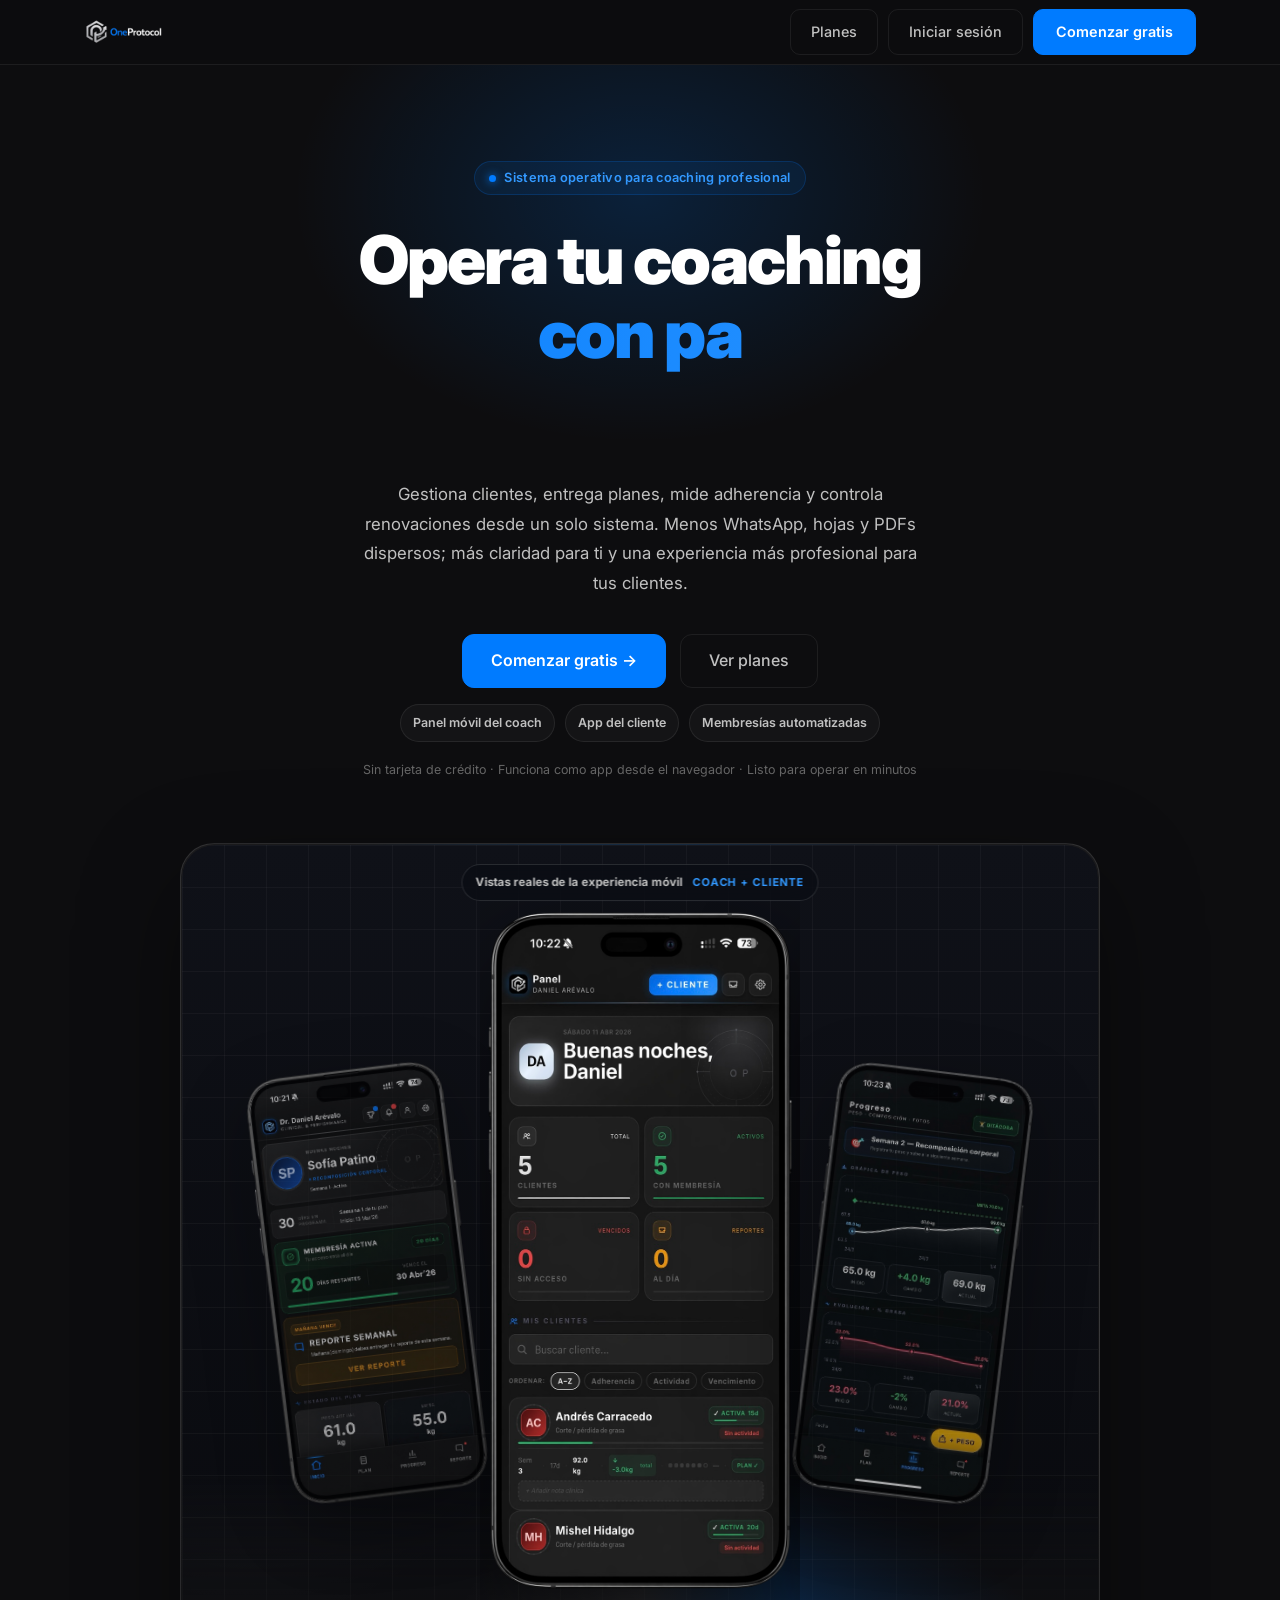
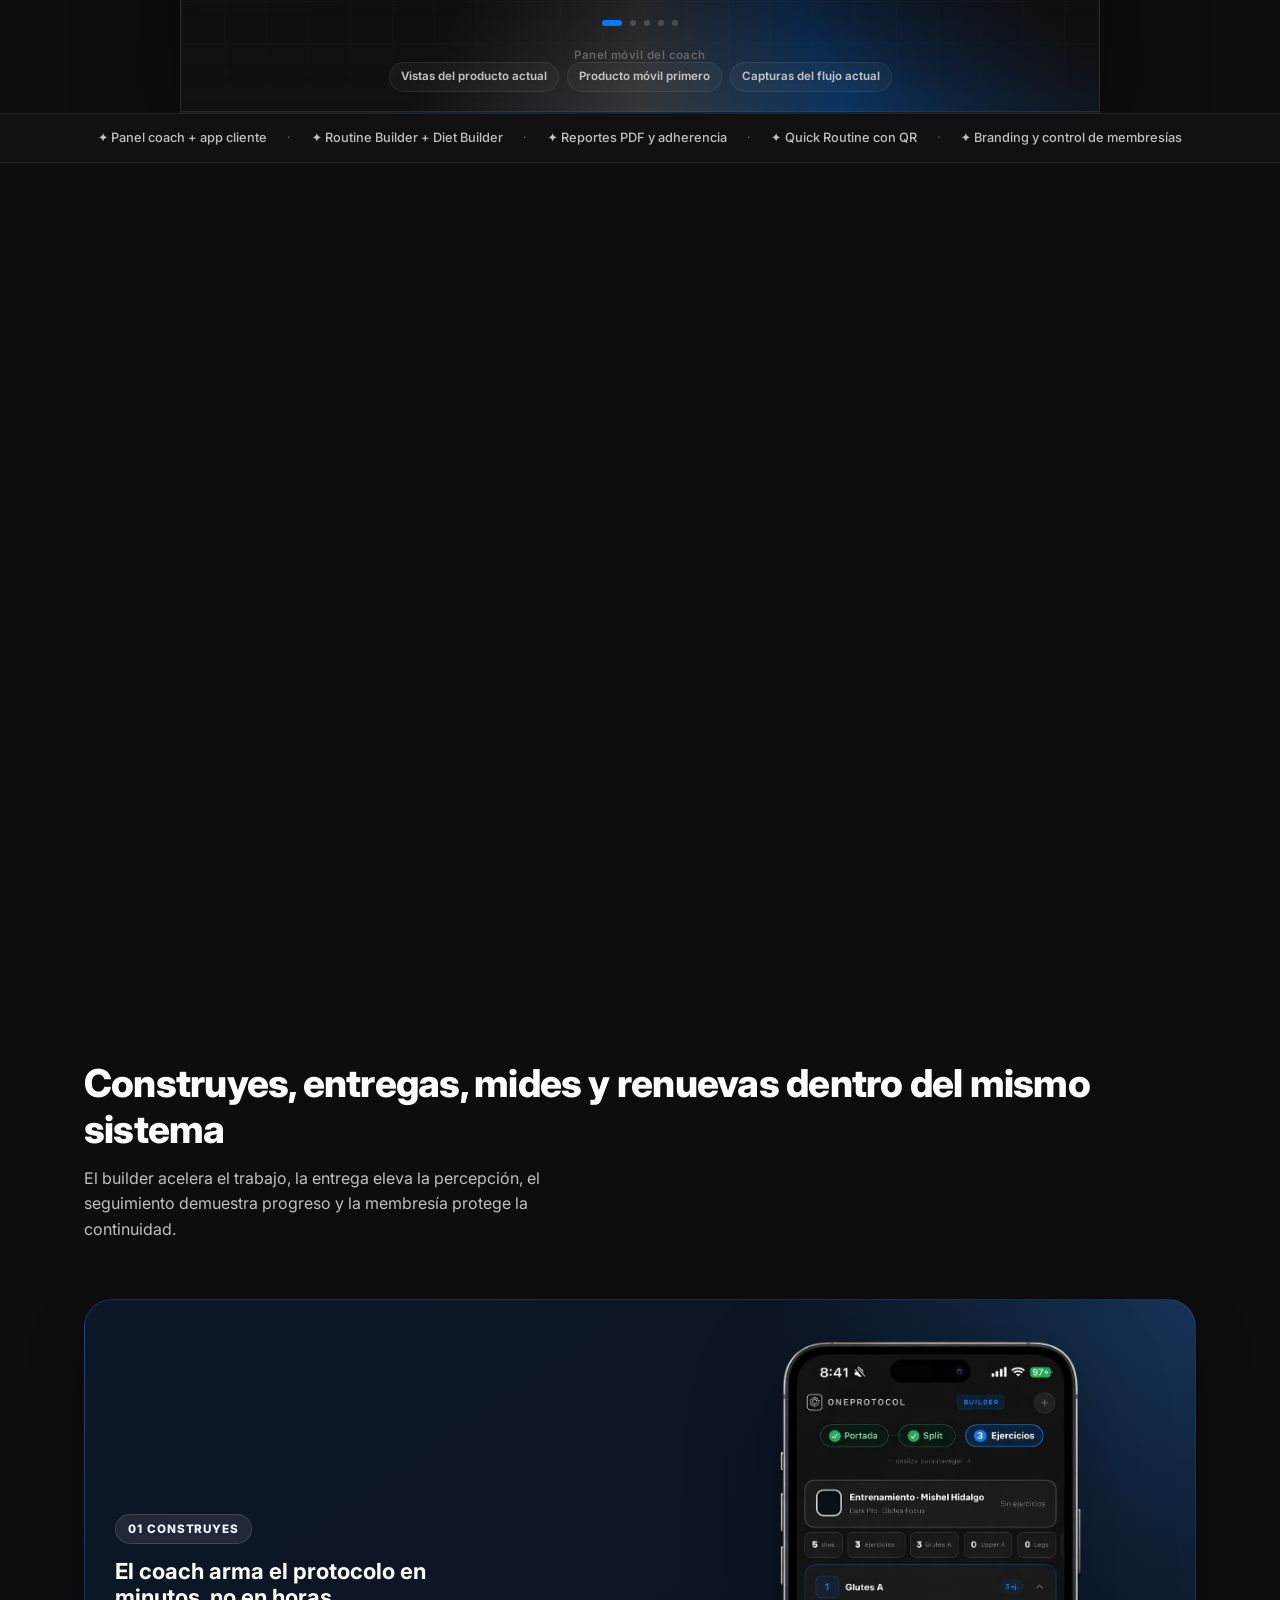
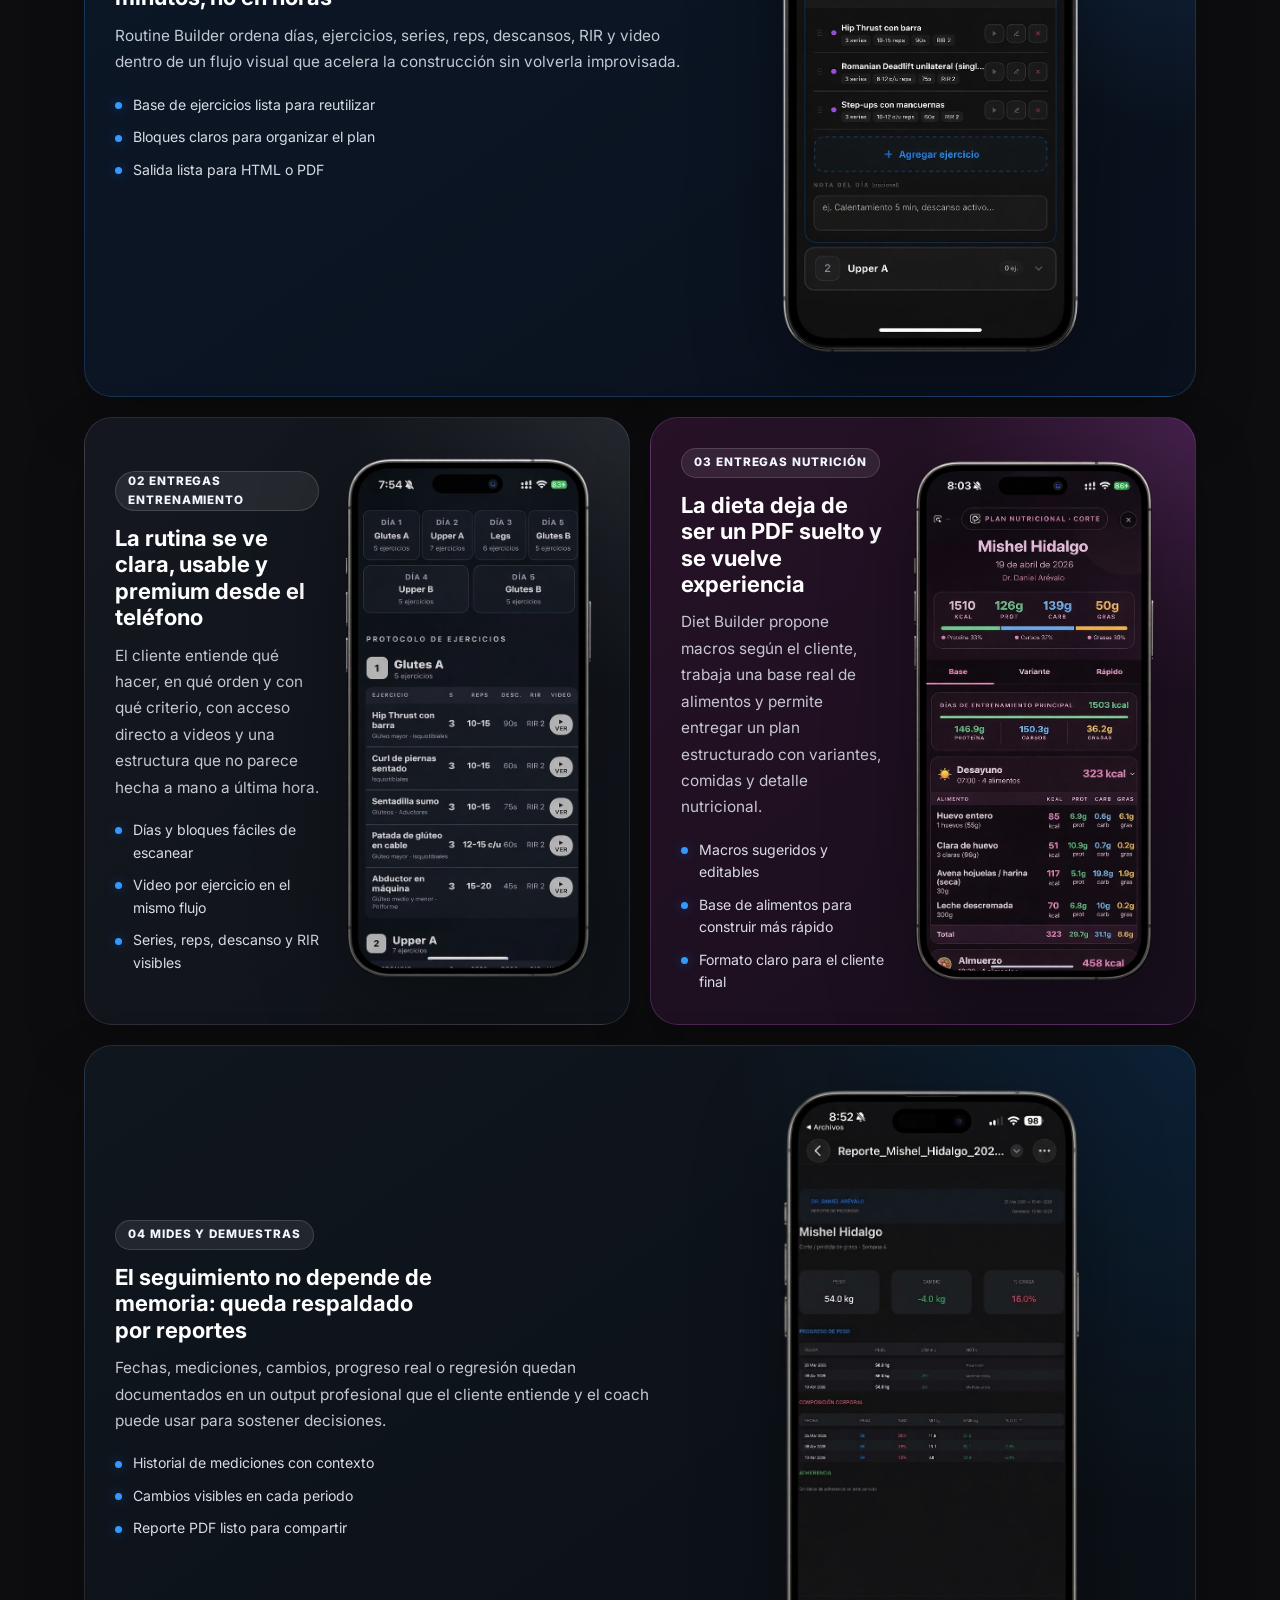
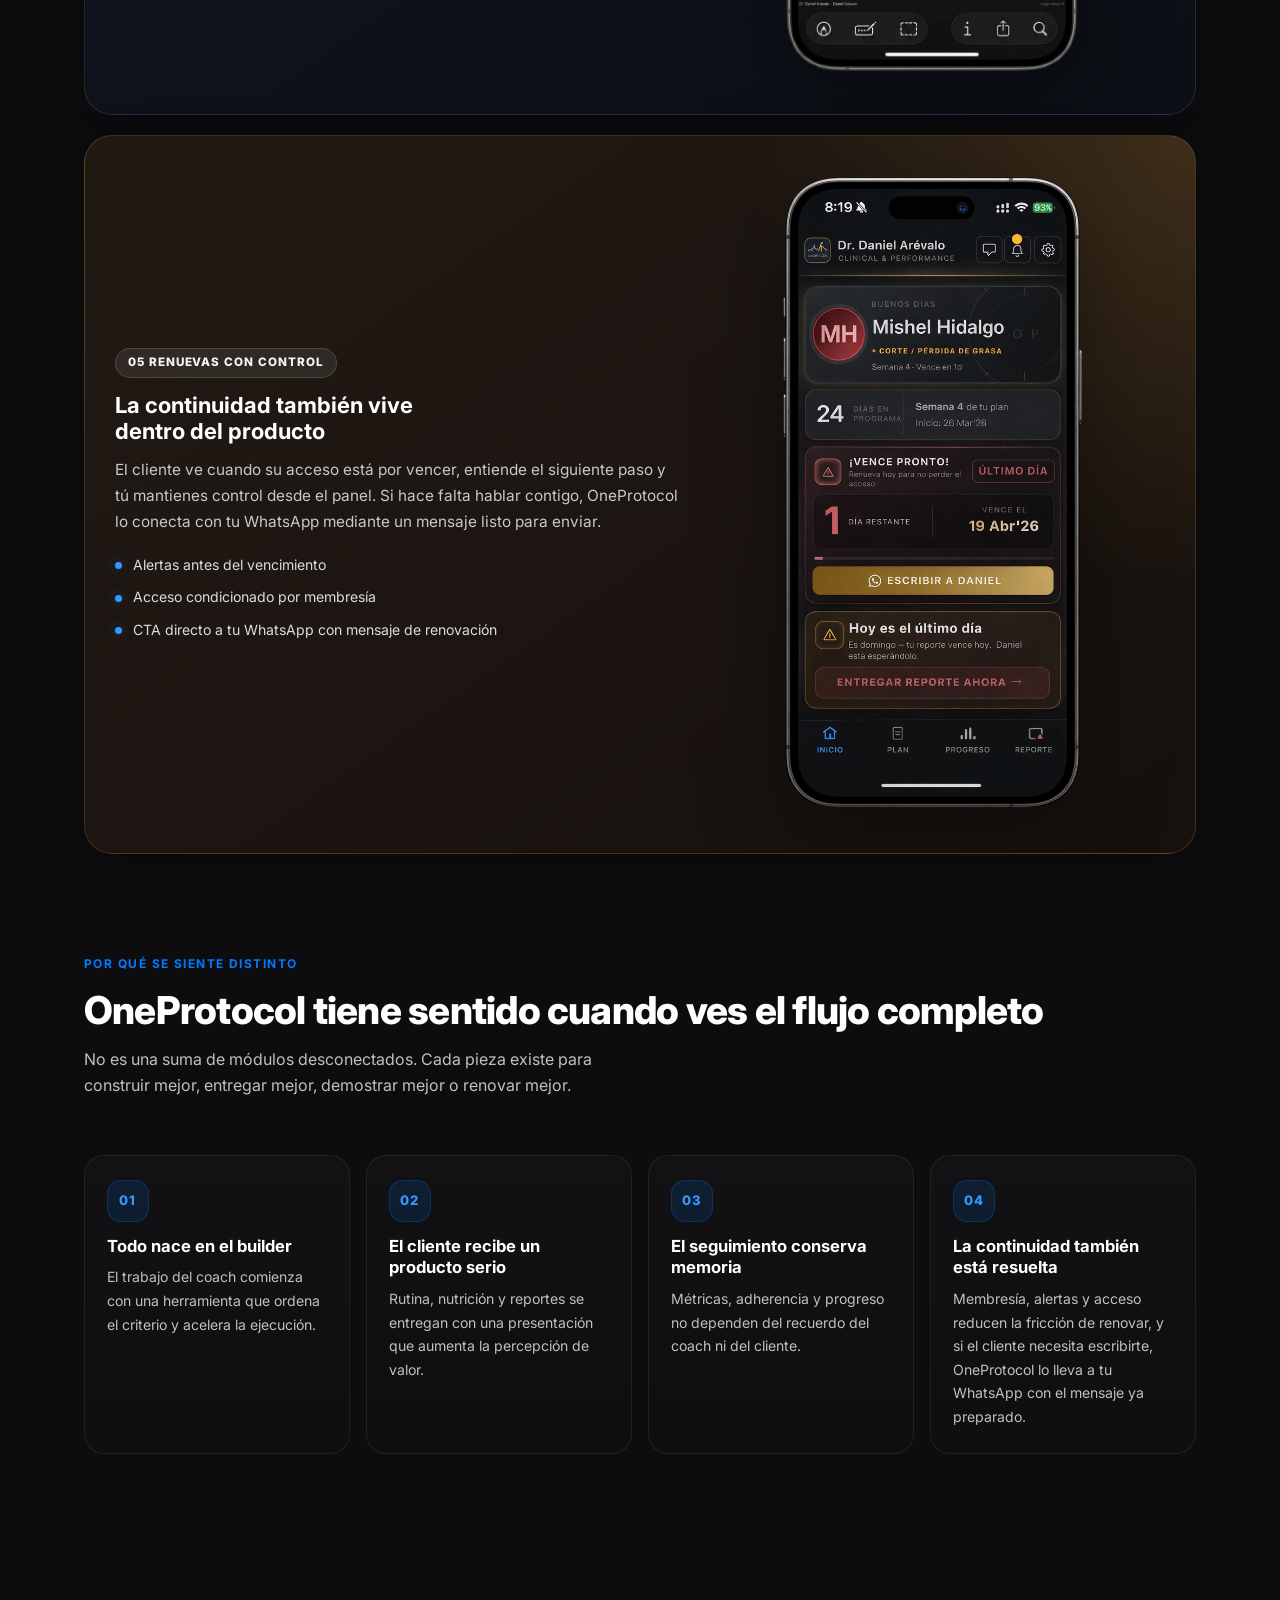
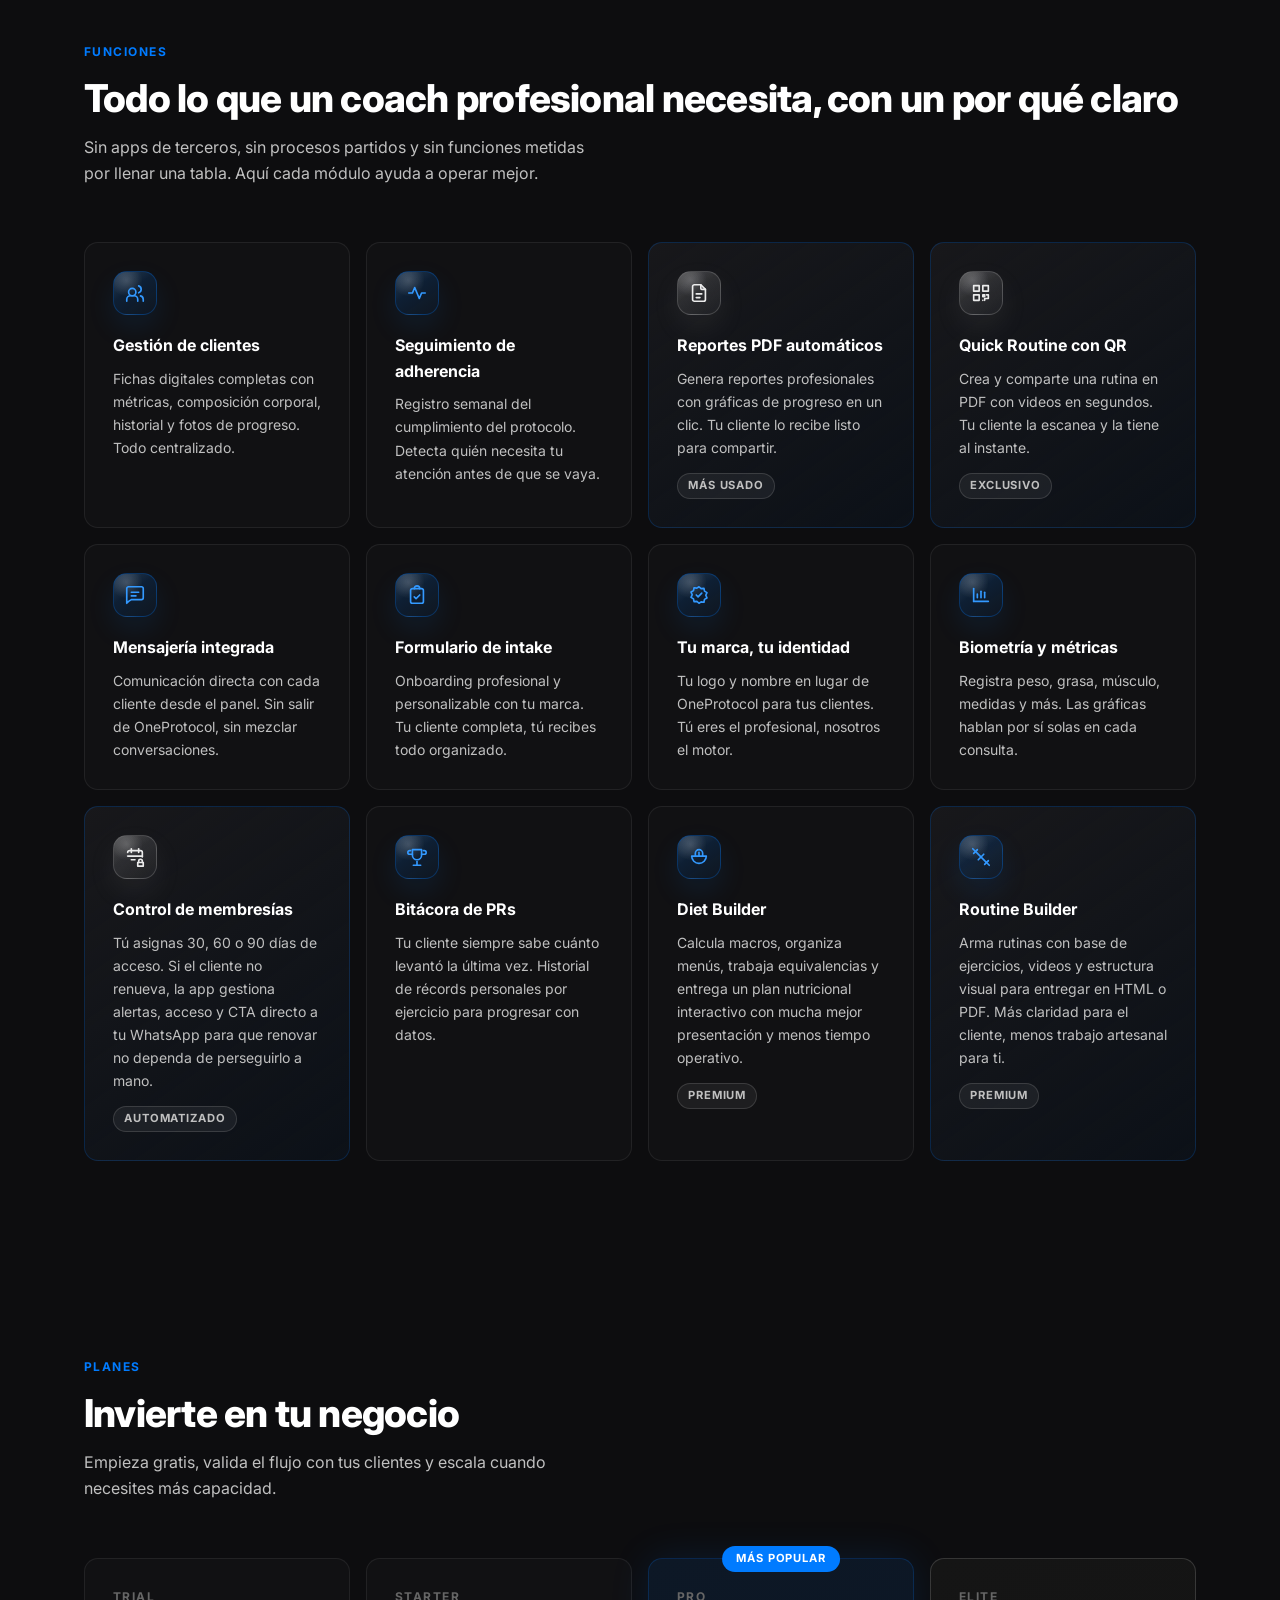
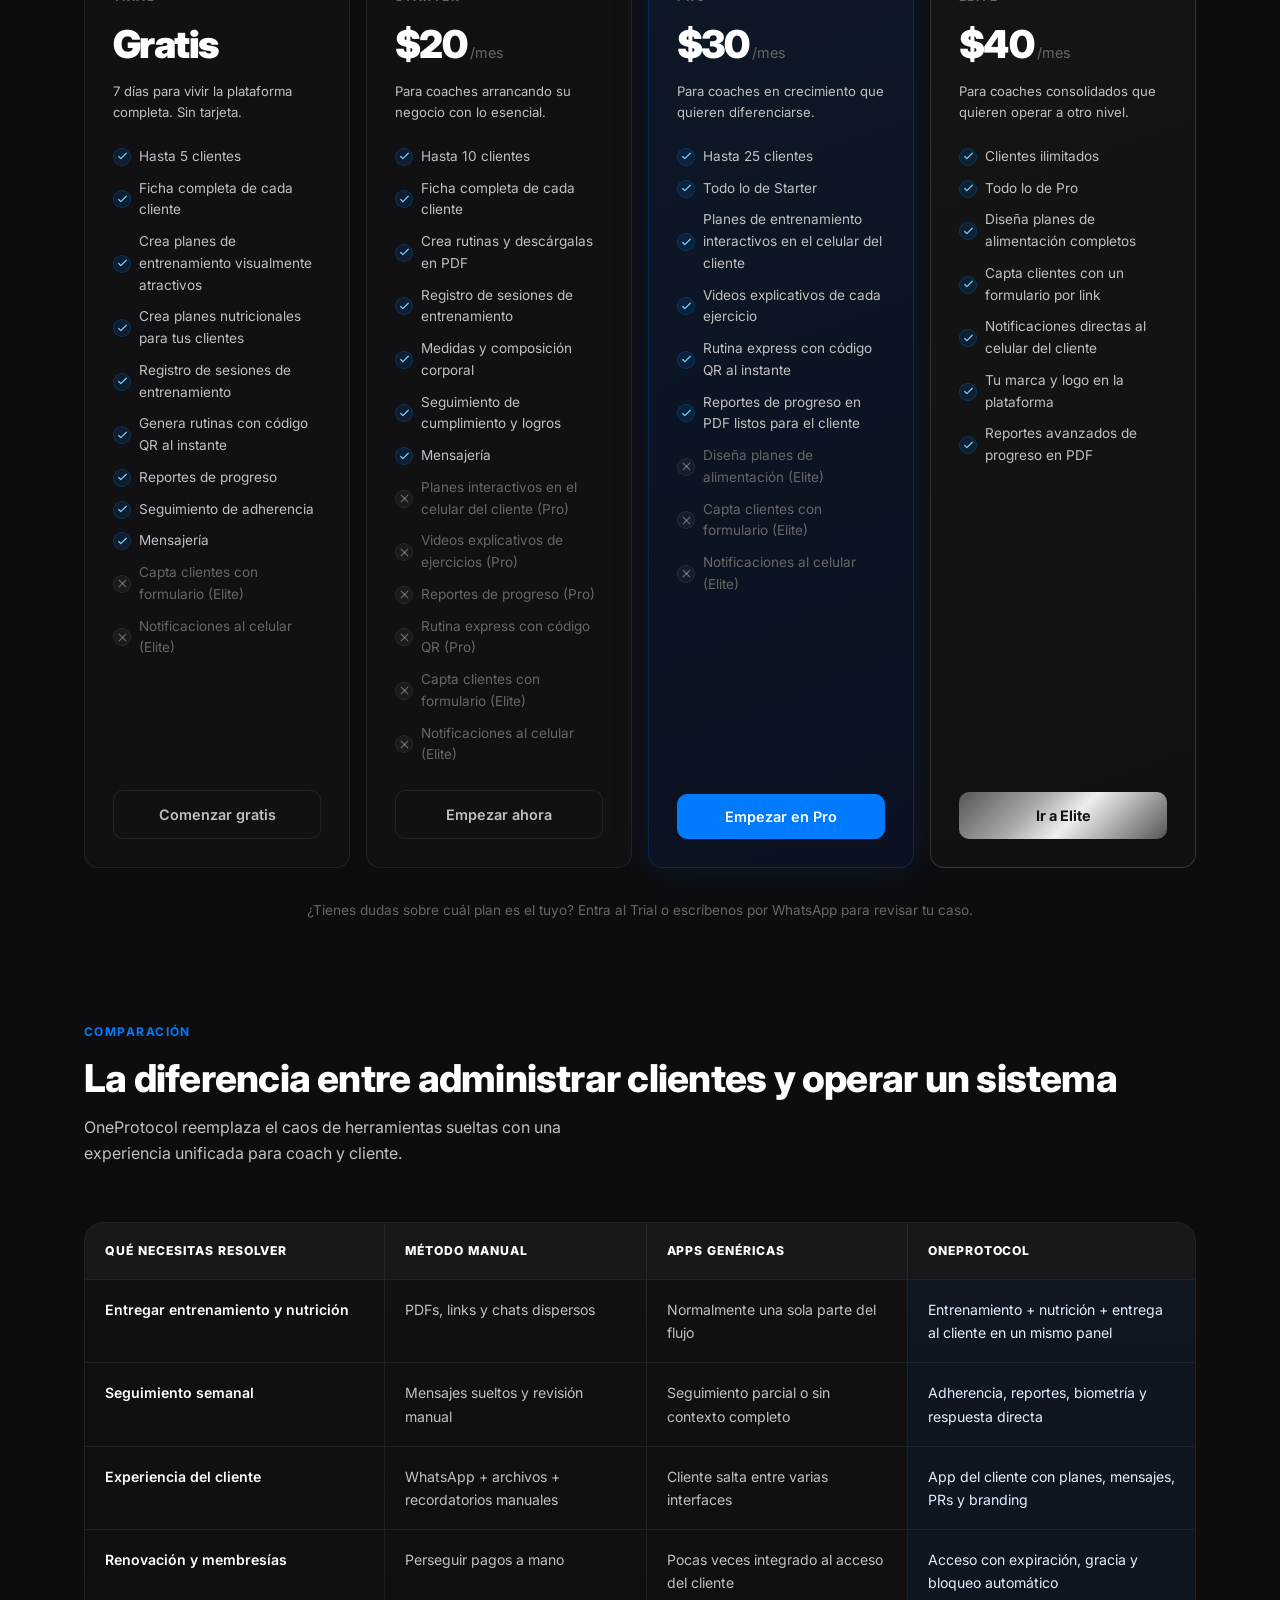
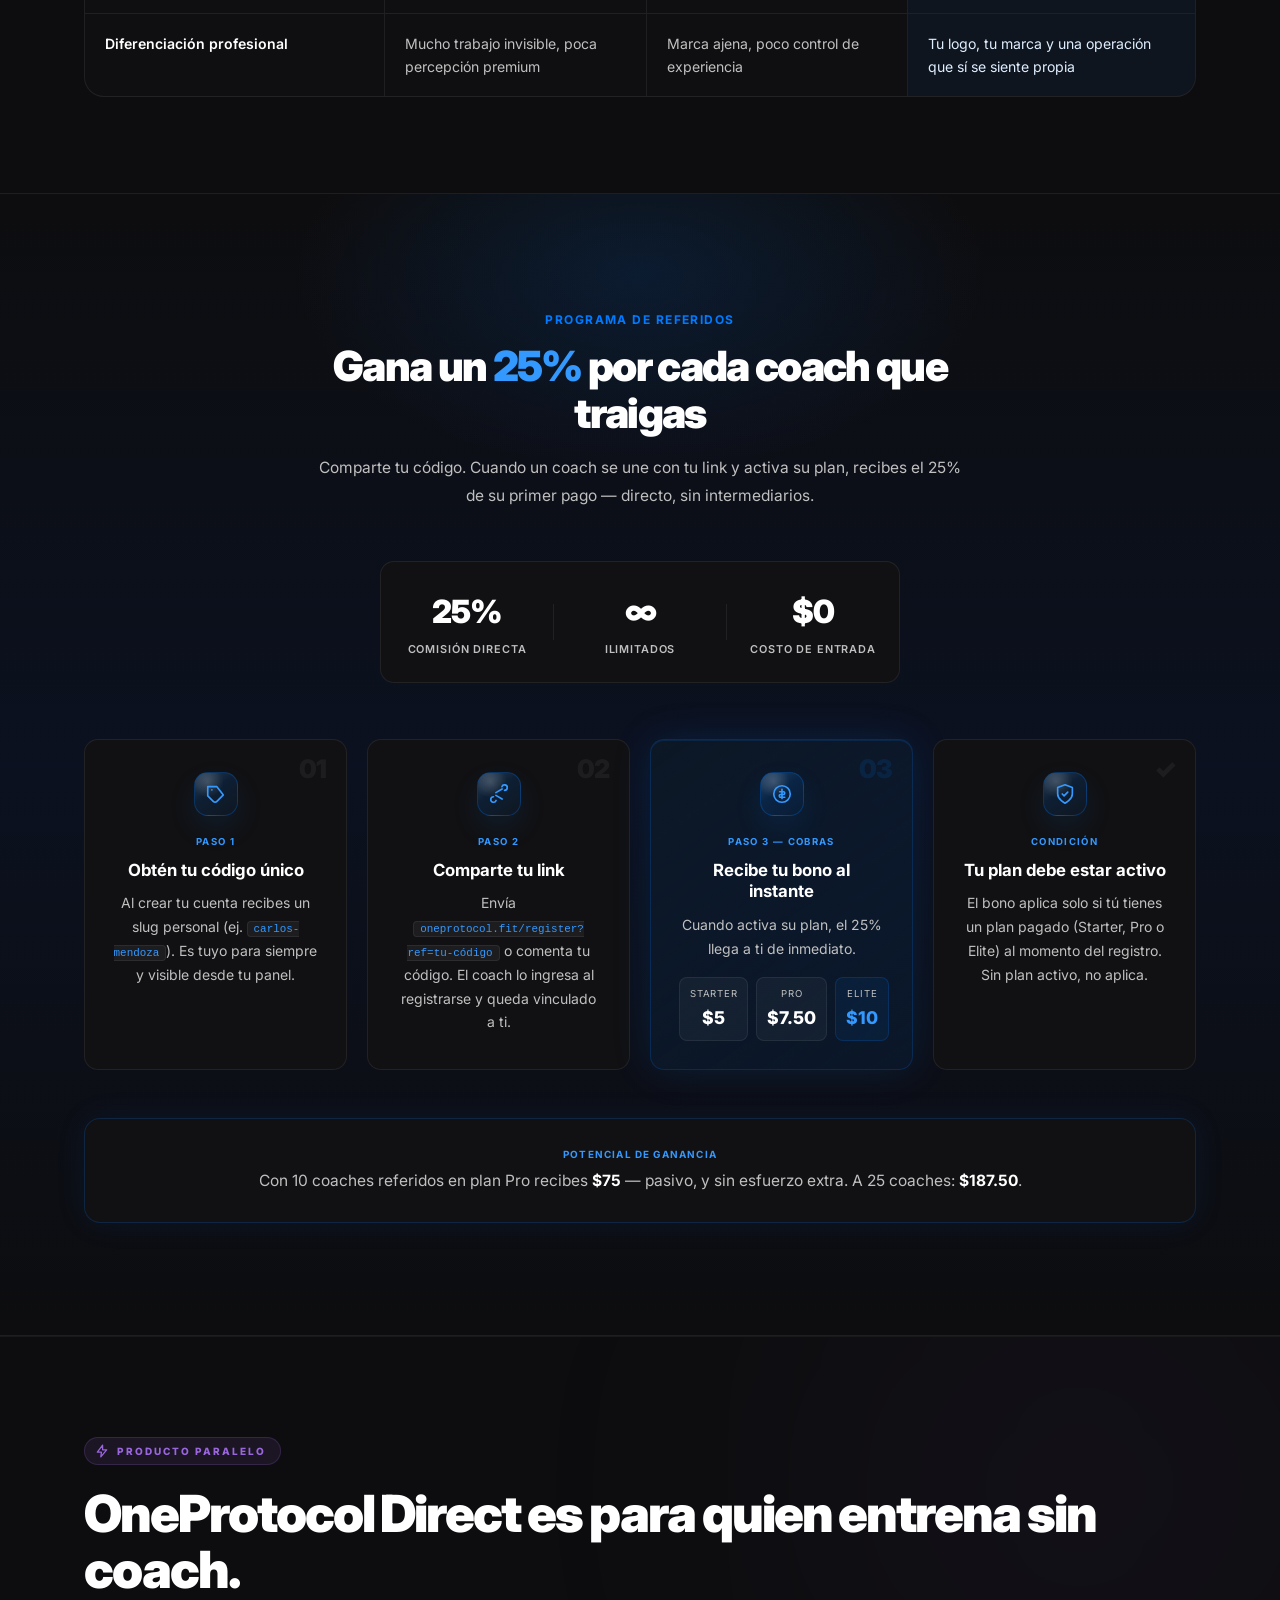
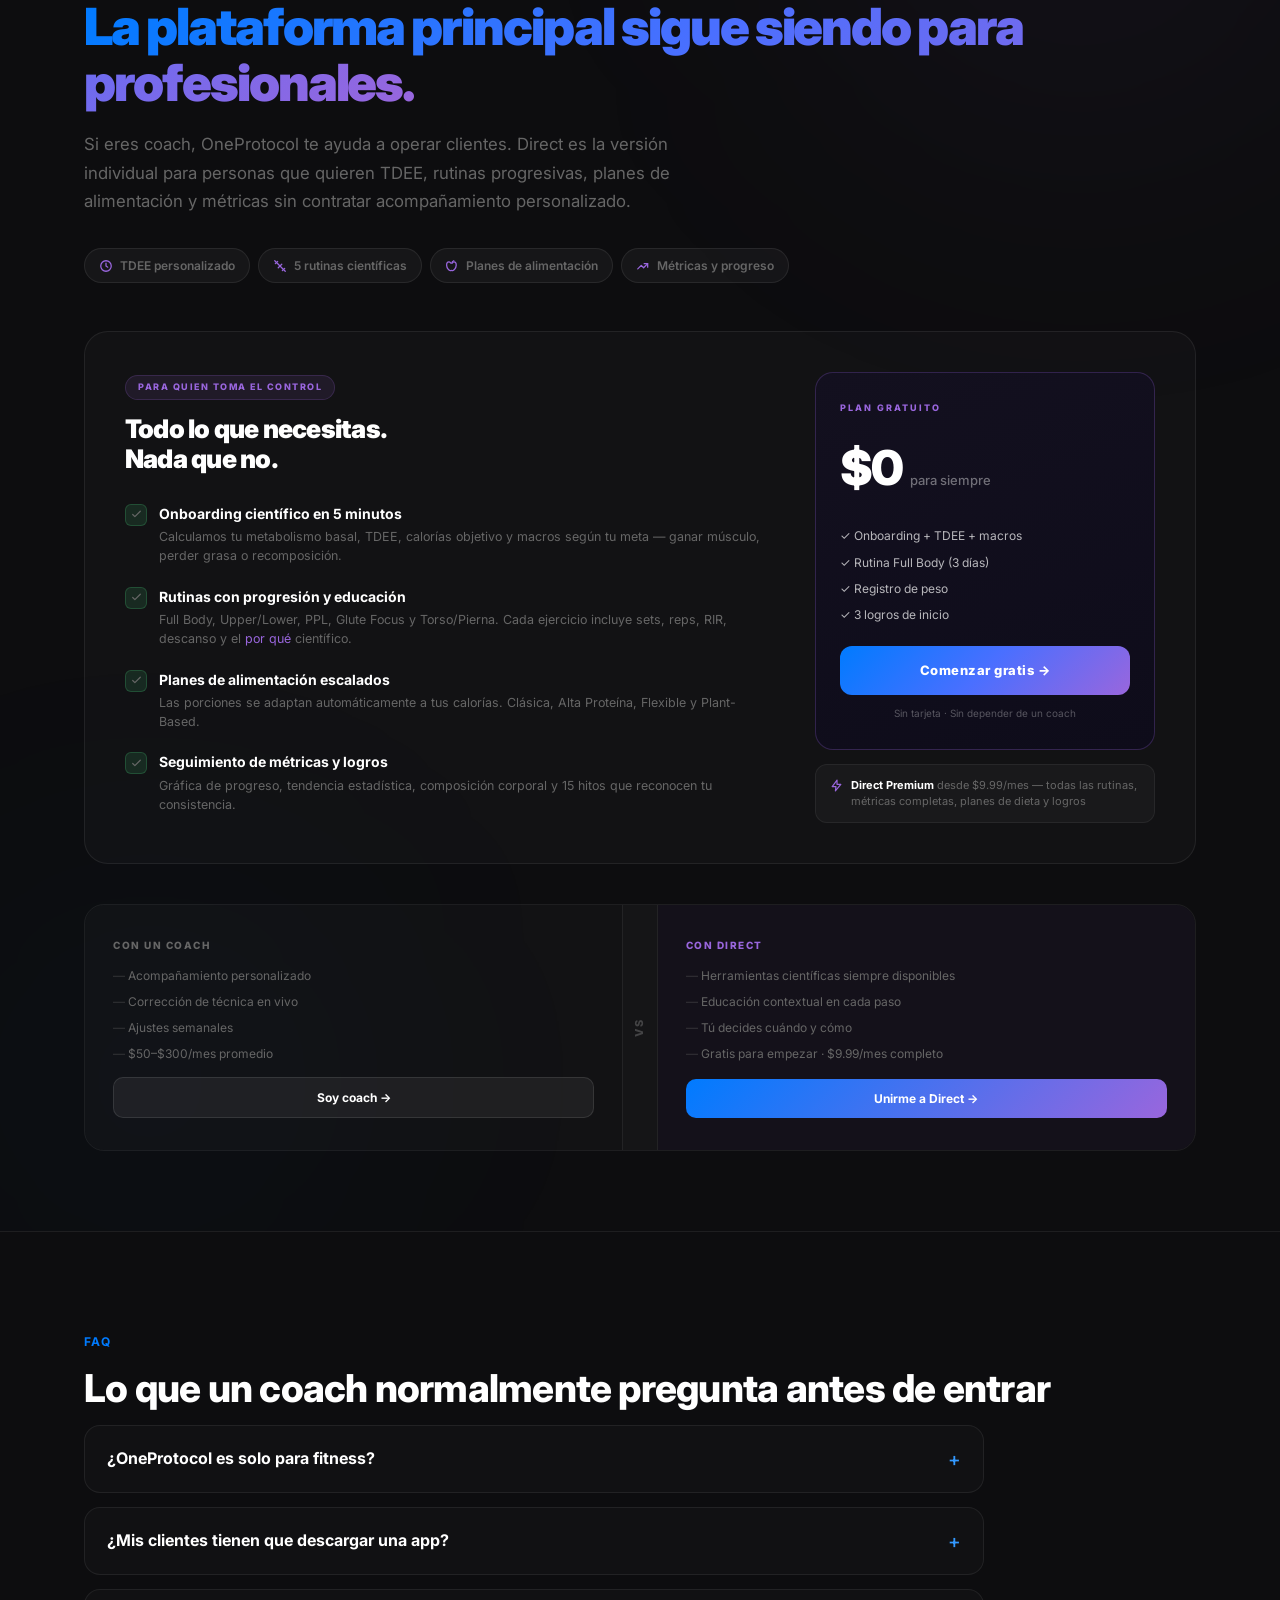
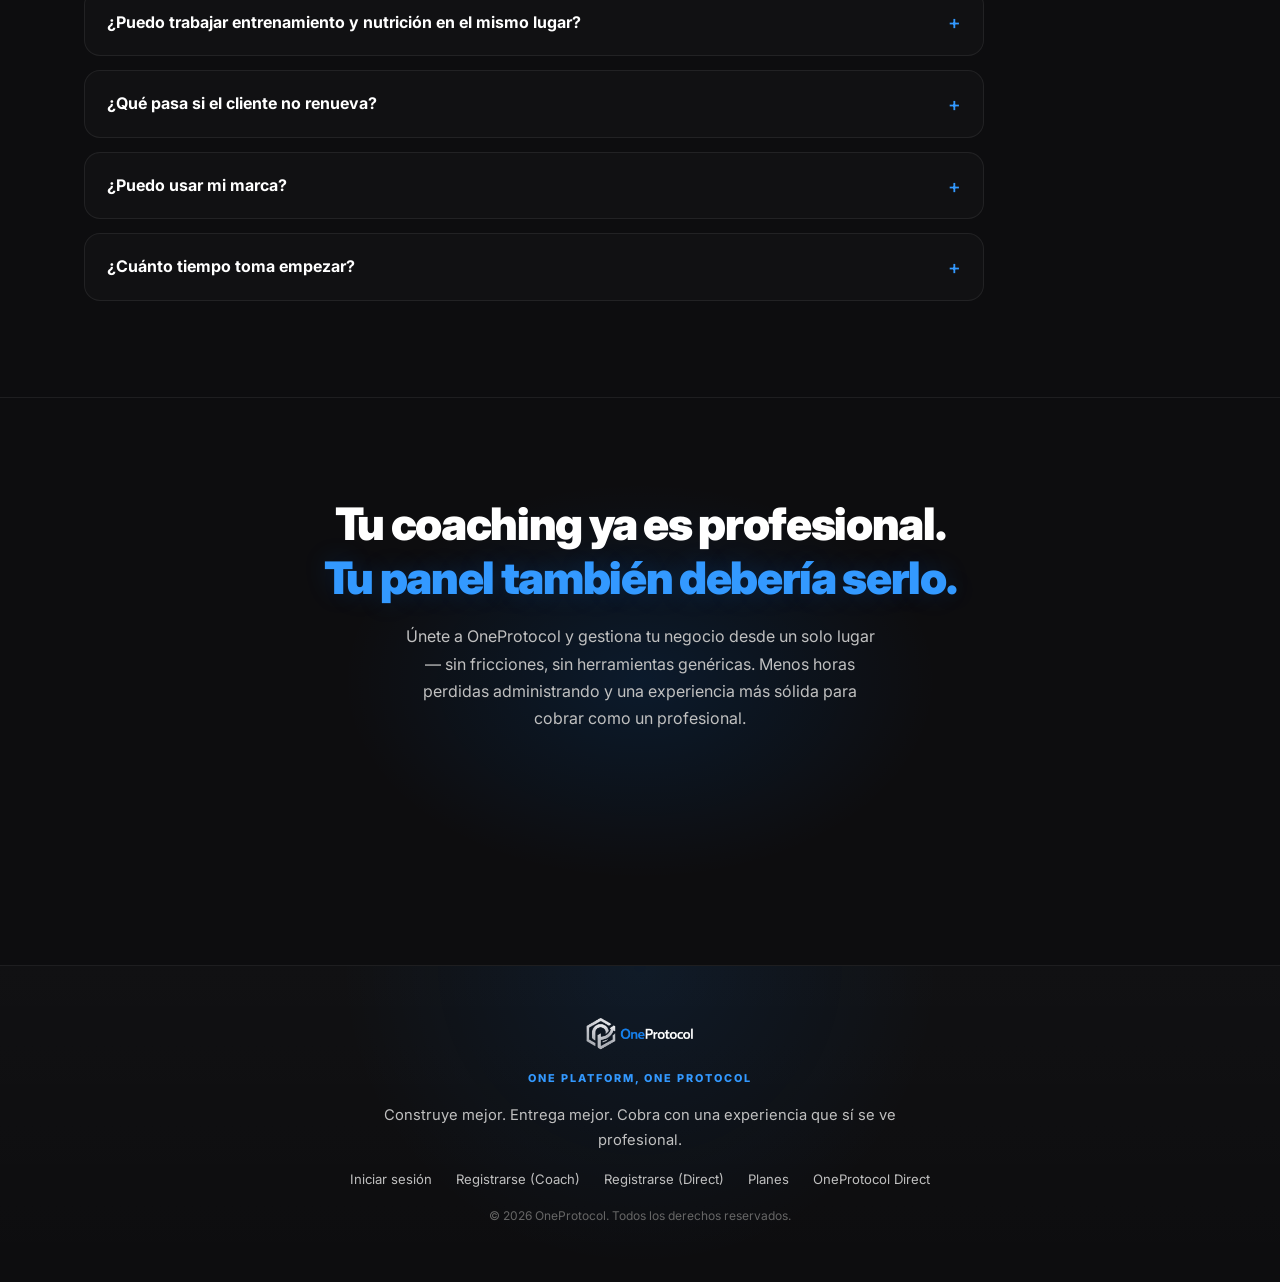
==== index.html @ f3718b85 "Remove hero typewriter cursor" ====
<!DOCTYPE html>
<html lang="es">
<head>
  <meta charset="UTF-8" />
  <meta name="viewport" content="width=device-width, initial-scale=1.0" />
  <title>OneProtocol — El panel profesional que tu coaching merece</title>
  <meta name="description" content="Una plataforma todo-en-uno para entrenadores y coaches. Gestiona clientes, genera reportes PDF, haz seguimiento de adherencia y más. Todo desde un solo lugar." />
  <link rel="icon" href="icons/icon-192.png" />
  <link rel="apple-touch-icon" href="icons/apple-touch-icon.png" />
  <link rel="preconnect" href="https://fonts.googleapis.com" />
  <link rel="preconnect" href="https://fonts.gstatic.com" crossorigin />
  <link href="https://fonts.googleapis.com/css2?family=Inter:wght@300;400;500;600;700;800;900&display=swap" rel="stylesheet" />
  <link rel="stylesheet" href="css/style.css" />
</head>
<body>
  <svg class="icon-sprite" aria-hidden="true" focusable="false">
    <symbol id="op-users" viewBox="0 0 24 24">
      <path d="M9 7a4 4 0 1 0 0 8a4 4 0 0 0 0-8Z"/>
      <path d="M3 21v-2a4 4 0 0 1 4-4h4a4 4 0 0 1 4 4v2"/>
      <path d="M16 4.2a4 4 0 0 1 0 7.6"/>
      <path d="M21 21v-2a4 4 0 0 0-3-3.85"/>
    </symbol>
    <symbol id="op-activity" viewBox="0 0 24 24">
      <path d="M3 12h4l2.5-6l5 12l2.5-6h4"/>
    </symbol>
    <symbol id="op-report" viewBox="0 0 24 24">
      <path d="M14 3v4a1 1 0 0 0 1 1h4"/>
      <path d="M17 21H7a2 2 0 0 1-2-2V5a2 2 0 0 1 2-2h7l5 5v11a2 2 0 0 1-2 2Z"/>
      <path d="M9 13h6"/>
      <path d="M9 17h4"/>
    </symbol>
    <symbol id="op-qr" viewBox="0 0 24 24">
      <path d="M4 4h6v6H4z"/>
      <path d="M14 4h6v6h-6z"/>
      <path d="M4 14h6v6H4z"/>
      <path d="M14 14h2v2h-2z"/>
      <path d="M18 14h2v4h-4v2"/>
      <path d="M14 20h.01"/>
    </symbol>
    <symbol id="op-message" viewBox="0 0 24 24">
      <path d="M5 19l-2 2V5a2 2 0 0 1 2-2h14a2 2 0 0 1 2 2v10a2 2 0 0 1-2 2H8z"/>
      <path d="M8 9h8"/>
      <path d="M8 13h5"/>
    </symbol>
    <symbol id="op-clipboard-check" viewBox="0 0 24 24">
      <path d="M9 5h6"/>
      <path d="M9 5a3 3 0 0 1 6 0"/>
      <path d="M9 5H7a2 2 0 0 0-2 2v12a2 2 0 0 0 2 2h10a2 2 0 0 0 2-2V7a2 2 0 0 0-2-2h-2"/>
      <path d="M9 14l2 2l4-4"/>
    </symbol>
    <symbol id="op-badge" viewBox="0 0 24 24">
      <path d="M12 3l2.3 2.1l3.1-.4l.6 3.1l2.7 1.6l-1.3 2.9l1.3 2.9l-2.7 1.6l-.6 3.1l-3.1-.4L12 21l-2.3-2.1l-3.1.4l-.6-3.1l-2.7-1.6l1.3-2.9l-1.3-2.9L6 7.2l.6-3.1l3.1.4z"/>
      <path d="M9 12l2 2l4-4"/>
    </symbol>
    <symbol id="op-chart" viewBox="0 0 24 24">
      <path d="M4 19V5"/>
      <path d="M4 19h16"/>
      <path d="M8 15v-4"/>
      <path d="M12 15V8"/>
      <path d="M16 15v-6"/>
    </symbol>
    <symbol id="op-calendar-lock" viewBox="0 0 24 24">
      <path d="M4 7a2 2 0 0 1 2-2h12a2 2 0 0 1 2 2v5"/>
      <path d="M16 3v4"/>
      <path d="M8 3v4"/>
      <path d="M4 11h16"/>
      <path d="M8 15h4"/>
      <path d="M16 18v-1.5a2 2 0 0 1 4 0V18"/>
      <path d="M15 18h6v4h-6z"/>
    </symbol>
    <symbol id="op-trophy" viewBox="0 0 24 24">
      <path d="M8 21h8"/>
      <path d="M12 17v4"/>
      <path d="M7 4h10v6a5 5 0 0 1-10 0z"/>
      <path d="M5 5H4a2 2 0 0 0 0 4h3"/>
      <path d="M19 5h1a2 2 0 0 1 0 4h-3"/>
    </symbol>
    <symbol id="op-bowl" viewBox="0 0 24 24">
      <path d="M4 11h16a8 8 0 0 1-16 0Z"/>
      <path d="M8 11V8a4 4 0 0 1 8 0v3"/>
      <path d="M12 7v4"/>
    </symbol>
    <symbol id="op-dumbbell" viewBox="0 0 24 24">
      <path d="M6.5 6.5l11 11"/>
      <path d="M3 3l3 3"/>
      <path d="M18 18l3 3"/>
      <path d="M4 8l4-4"/>
      <path d="M16 20l4-4"/>
      <path d="M9 15l6-6"/>
    </symbol>
    <symbol id="op-tag" viewBox="0 0 24 24">
      <path d="M20 13l-7 7a2.8 2.8 0 0 1-4 0l-6-6V4h10z"/>
      <path d="M7.5 7.5h.01"/>
    </symbol>
    <symbol id="op-share" viewBox="0 0 24 24">
      <path d="M18 8a3 3 0 1 0-2.83-4"/>
      <path d="M6 15a3 3 0 1 0 2.83 4"/>
      <path d="M8.6 13.5l6.8 4"/>
      <path d="M15.4 6.5l-6.8 4"/>
    </symbol>
    <symbol id="op-coin" viewBox="0 0 24 24">
      <path d="M12 3a9 9 0 1 0 0 18a9 9 0 0 0 0-18Z"/>
      <path d="M12 7v10"/>
      <path d="M9.5 9.5h4a1.5 1.5 0 0 1 0 3h-3a1.5 1.5 0 0 0 0 3H15"/>
    </symbol>
    <symbol id="op-shield-check" viewBox="0 0 24 24">
      <path d="M12 22s8-4 8-10V5l-8-3l-8 3v7c0 6 8 10 8 10Z"/>
      <path d="M9 12l2 2l4-4"/>
    </symbol>
    <symbol id="op-bolt" viewBox="0 0 24 24">
      <path d="M13 2L4 14h7l-1 8l10-12h-7z"/>
    </symbol>
    <symbol id="op-clock" viewBox="0 0 24 24">
      <path d="M12 3a9 9 0 1 0 0 18a9 9 0 0 0 0-18Z"/>
      <path d="M12 7v5l3 2"/>
    </symbol>
    <symbol id="op-apple" viewBox="0 0 24 24">
      <path d="M12 7c2.5-3 5-2 6-1c2 2 1.5 7.5-1 11c-1.2 1.7-2.6 3-4 3c-.7 0-1.3-.4-2-.4s-1.3.4-2 .4c-1.4 0-2.8-1.3-4-3c-2.5-3.5-3-9-1-11c1-1 3.5-2 6 1"/>
      <path d="M12 7c0-2 1-3.5 3-4"/>
    </symbol>
    <symbol id="op-trending" viewBox="0 0 24 24">
      <path d="M3 17l6-6l4 4l7-7"/>
      <path d="M14 8h6v6"/>
    </symbol>
    <symbol id="op-check" viewBox="0 0 24 24">
      <path d="M5 12l4 4L19 6"/>
    </symbol>
    <symbol id="op-x" viewBox="0 0 24 24">
      <path d="M6 6l12 12"/>
      <path d="M18 6L6 18"/>
    </symbol>
  </svg>

  <!-- ═══ NAV ═══ -->
  <nav class="nav">
    <div class="nav-inner container">
      <a href="/" class="nav-logo">
        <img src="icons/logo-full.webp" alt="OneProtocol" class="logo-img" />
      </a>
      <div class="nav-actions">
        <a href="#pricing" class="btn-ghost" data-track="nav_pricing">Planes</a>
        <a href="https://app.oneprotocol.fit" class="btn-ghost" data-track="nav_login">Iniciar sesión</a>
        <a href="/register" class="btn-primary" target="_blank" rel="noopener" data-track="nav_register">Comenzar gratis</a>
      </div>
    </div>
  </nav>

  <!-- ═══ HERO ═══ -->
  <section class="hero">
    <div class="hero-glow"></div>
    <div class="container hero-inner">
      <div class="badge reveal">
        <span class="badge-dot"></span>
        Sistema operativo para coaching profesional
      </div>
      <h1 class="hero-title reveal stagger-1">
        Opera tu coaching<br><em></em>
      </h1>
      <p class="hero-sub reveal stagger-2">
        Gestiona clientes, entrega planes, mide adherencia y controla renovaciones desde un solo sistema. Menos WhatsApp, hojas y PDFs dispersos; más claridad para ti y una experiencia más profesional para tus clientes.
      </p>
      <div class="hero-ctas reveal stagger-3">
        <a href="/register" class="btn-primary btn-lg touch-scale" target="_blank" rel="noopener" data-track="hero_register">Comenzar gratis →</a>
        <a href="#pricing" class="btn-ghost btn-lg touch-scale" data-track="hero_pricing">Ver planes</a>
      </div>
      <div class="hero-points reveal stagger-3">
        <span class="hero-point">Panel móvil del coach</span>
        <span class="hero-point">App del cliente</span>
        <span class="hero-point">Membresías automatizadas</span>
      </div>
      <p class="hero-note reveal stagger-3">Sin tarjeta de crédito · Funciona como app desde el navegador · Listo para operar en minutos</p>
    </div>
    <div class="hero-visual container">
      <div class="mobile-showcase reveal stagger-3">
        <div class="showcase-ribbon">
          <span>Vistas reales de la experiencia móvil</span>
          <strong>coach + cliente</strong>
        </div>

        <img src="/images/mockup-2.png" alt="Vista móvil del cliente en OneProtocol" class="showcase-side showcase-side--left" loading="lazy" decoding="async">

        <div class="phone-carousel-outer">

        <div class="phone-carousel" id="phoneCarousel">

          <!-- ── SLIDE 1: Panel móvil del coach ── -->
          <div class="phone-slide">
            <img src="/images/mockup-1.png" alt="Panel móvil del coach" class="phone-img" fetchpriority="high" decoding="async">
          </div>

          <!-- ── SLIDE 2: Vista del cliente (Sofía) ── -->
          <div class="phone-slide">
            <img src="/images/mockup-2.png" alt="Vista del cliente" class="phone-img" loading="lazy" decoding="async">
          </div>

          <!-- ── SLIDE 3: Progreso y métricas ── -->
          <div class="phone-slide">
            <img src="/images/mockup-3.png" alt="Progreso y métricas" class="phone-img" loading="lazy" decoding="async">
          </div>

          <!-- ── SLIDE 4: IMC - Composición ── -->
          <div class="phone-slide">
            <img src="/images/mockup-4.png" alt="IMC - Composición" class="phone-img" loading="lazy" decoding="async">
          </div>

          <!-- ── SLIDE 5: Bitácora de entrenamiento ── -->
          <div class="phone-slide">
            <img src="/images/mockup-5.png" alt="Bitácora de entrenamiento" class="phone-img" loading="lazy" decoding="async">
          </div>

        </div><!-- /phone-carousel -->

        <!-- Dots + label -->
        <div class="pcd-wrap">
          <button class="pcd active" data-s="0"></button>
          <button class="pcd" data-s="1"></button>
          <button class="pcd" data-s="2"></button>
          <button class="pcd" data-s="3"></button>
          <button class="pcd" data-s="4"></button>
        </div>
        <div class="pcl-wrap">
          <span class="pcl active">Panel móvil del coach</span>
          <span class="pcl">Vista del cliente</span>
          <span class="pcl">Progreso y métricas</span>
          <span class="pcl">IMC - Composición</span>
          <span class="pcl">Bitácora de entrenamiento</span>
        </div>

        </div><!-- /phone-carousel-outer -->

        <img src="/images/mockup-3.png" alt="Vista móvil de progreso en OneProtocol" class="showcase-side showcase-side--right" loading="lazy" decoding="async">

        <div class="showcase-trust">
          <span>Vistas del producto actual</span>
          <span>Producto móvil primero</span>
          <span>Capturas del flujo actual</span>
        </div>
      </div><!-- /mobile-showcase -->
    </div>
  </section>

  <!-- ═══ SOCIAL PROOF BAR ═══ -->
  <div class="proof-bar">
    <div class="container proof-inner">
      <span class="proof-item">✦ Panel coach + app cliente</span>
      <span class="proof-sep">·</span>
      <span class="proof-item">✦ Routine Builder + Diet Builder</span>
      <span class="proof-sep">·</span>
      <span class="proof-item">✦ Reportes PDF y adherencia</span>
      <span class="proof-sep">·</span>
      <span class="proof-item">✦ Quick Routine con QR</span>
      <span class="proof-sep">·</span>
      <span class="proof-item">✦ Branding y control de membresías</span>
    </div>
  </div>

  <section class="mobile-brief" aria-label="Resumen rápido de OneProtocol">
    <div class="container">
      <div class="section-label">Resumen rápido</div>
      <h2>Si eres coach, esto es lo que importa.</h2>
      <div class="mobile-brief-grid">
        <article>
          <svg class="op-icon" aria-hidden="true"><use href="#op-users"></use></svg>
          <strong>Centralizas clientes</strong>
          <span>Fichas, métricas, adherencia, mensajes y progreso en un solo panel.</span>
        </article>
        <article>
          <svg class="op-icon" aria-hidden="true"><use href="#op-clipboard-check"></use></svg>
          <strong>Entregas mejor</strong>
          <span>Rutinas, nutrición, reportes y app del cliente con una experiencia más profesional.</span>
        </article>
        <article>
          <svg class="op-icon" aria-hidden="true"><use href="#op-calendar-lock"></use></svg>
          <strong>Controlas continuidad</strong>
          <span>Membresías, alertas y acceso para que renovar no dependa de perseguir a mano.</span>
        </article>
      </div>
      <div class="mobile-jump-links">
        <a href="#features" data-track="mobile_jump_features">Funciones</a>
        <a href="#pricing" data-track="mobile_jump_pricing">Planes</a>
        <a href="#faq" data-track="mobile_jump_faq">FAQ</a>
      </div>
    </div>
  </section>

  <!-- ═══ SYSTEM VALUE ═══ -->
  <section class="system-section">
    <div class="container">
      <div class="section-label reveal">Por qué es distinto</div>
      <h2 class="section-title reveal stagger-1">No es otra app de seguimiento. Es la operación completa de tu coaching.</h2>
      <p class="section-sub reveal stagger-2">OneProtocol une adquisición, entrega, seguimiento, comunicación y renovación en una sola experiencia. Ahorras tiempo, sostienes mejor tus precios y entregas un servicio que se percibe más claro, serio y premium.</p>

      <div class="system-grid">
        <article class="system-card reveal">
          <div class="system-eyebrow">Coach OS</div>
          <h3>Todo lo que el coach necesita para operar</h3>
          <p>Fichas, biometría, adherencia, mensajería, métricas, reportes PDF, agenda de seguimientos y herramientas para trabajar con criterio clínico y comercial desde un mismo panel.</p>
          <ul class="system-list">
            <li>Panel centralizado por cliente</li>
            <li>Reportes semanales y respuesta directa</li>
            <li>Biometría, macros y evolución visual</li>
          </ul>
        </article>

        <article class="system-card system-card--accent reveal stagger-1">
          <div class="system-eyebrow">Client Experience</div>
          <h3>Una app real para el cliente, no solo archivos enviados</h3>
          <p>Tu cliente entra a su propio panel, revisa entrenamiento y nutrición, recibe mensajes, reportes, notificaciones push y sigue el protocolo con una experiencia mucho más premium. Cuando el servicio se ve así de serio, el valor también se percibe distinto.</p>
          <ul class="system-list">
            <li>Planes de entrenamiento y nutrición</li>
            <li>Bitácora de entrenamiento y PRs</li>
            <li>Push, branding y acceso por membresía</li>
          </ul>
        </article>

        <article class="system-card reveal stagger-2">
          <div class="system-eyebrow">Revenue Control</div>
          <h3>Menos fricción para cobrar y más control para renovar</h3>
          <p>Asignas tiempo de membresía, activas días de gracia y cuando el cliente no renueva, su acceso se suspende. Menos persecución manual y más estructura para sostener tu negocio.</p>
          <ul class="system-list">
            <li>Acceso por 30, 60 o 90 días</li>
            <li>Bloqueo automático post-gracia</li>
            <li>Flujo claro para reactivación</li>
          </ul>
        </article>
      </div>

    </div>
  </section>

  <!-- ═══ FEATURES ═══ -->
  <section class="builders-section">
    <div class="container">
      <div class="section-label reveal">Builders premium</div>
      <h2 class="section-title reveal stagger-1">Routine Builder y Diet Builder hacen que tu entrega se vea tan seria como tu criterio</h2>
      <p class="section-sub reveal stagger-2">Crea entrenamiento y nutrición con estructura, velocidad y una presentación que eleva la percepción de tu servicio desde el primer día.</p>

      <div class="builders-grid">
        <article class="builder-card builder-card--routine reveal">
          <div class="builder-chip">Routine Builder</div>
          <h3>Rutinas visuales, ordenadas y listas para entregar</h3>
          <p>Diseña rutinas con splits, bloques visuales, base de ejercicios, acceso a videos y estructura profesional. En vez de improvisar tablas, entregas una experiencia mucho más clara en HTML o PDF.</p>
          <div class="builder-meta">
            <span>Splits visuales</span>
            <span>HTML + PDF</span>
            <span>Videos</span>
          </div>
          <ul class="builder-list">
            <li>Base de ejercicios con acceso rápido a videos</li>
            <li>Plantillas por split y armado visual por bloques</li>
            <li>Entrega premium en HTML o PDF</li>
          </ul>
        </article>

        <article class="builder-card builder-card--diet reveal stagger-1">
          <div class="builder-chip">Diet Builder</div>
          <h3>Nutrición personalizada con macros, menús y formato interactivo</h3>
          <p>Calcula macros con datos reales del cliente, distribuye comidas, arma menús con equivalencias y entrega un plan nutricional interactivo que se siente como parte de la app, no como un PDF suelto.</p>
          <div class="builder-meta">
            <span>Macros</span>
            <span>Menús</span>
            <span>Equivalencias</span>
          </div>
          <ul class="builder-list">
            <li>Macros automáticos según objetivo y composición corporal</li>
            <li>Menús, equivalencias y timing de comidas</li>
            <li>Plan HTML interactivo listo para usar</li>
          </ul>
        </article>
      </div>
    </div>
  </section>

  <section class="protocol-section">
    <div class="container">
      <div class="section-label reveal">Así se ve OneProtocol</div>
      <h2 class="section-title reveal stagger-1">Construyes, entregas, mides y renuevas dentro del mismo sistema</h2>
      <p class="section-sub reveal stagger-2">El builder acelera el trabajo, la entrega eleva la percepción, el seguimiento demuestra progreso y la membresía protege la continuidad.</p>

      <div class="protocol-grid">
        <article class="protocol-card protocol-card--wide protocol-card--builder reveal">
          <div class="protocol-copy">
            <div class="protocol-chip">01 Construyes</div>
            <h3>El coach arma el protocolo en minutos, no en horas</h3>
            <p>Routine Builder ordena días, ejercicios, series, reps, descansos, RIR y video dentro de un flujo visual que acelera la construcción sin volverla improvisada.</p>
            <ul class="protocol-list">
              <li>Base de ejercicios lista para reutilizar</li>
              <li>Bloques claros para organizar el plan</li>
              <li>Salida lista para HTML o PDF</li>
            </ul>
          </div>
          <div class="protocol-visual">
            <img src="/images/builder-routine.png" alt="Routine Builder de OneProtocol" class="protocol-phone" loading="lazy" decoding="async">
          </div>
        </article>

        <article class="protocol-card protocol-card--routine reveal stagger-1">
          <div class="protocol-copy">
            <div class="protocol-chip">02 Entregas entrenamiento</div>
            <h3>La rutina se ve clara, usable y premium desde el teléfono</h3>
            <p>El cliente entiende qué hacer, en qué orden y con qué criterio, con acceso directo a videos y una estructura que no parece hecha a mano a última hora.</p>
            <ul class="protocol-list">
              <li>Días y bloques fáciles de escanear</li>
              <li>Video por ejercicio en el mismo flujo</li>
              <li>Series, reps, descanso y RIR visibles</li>
            </ul>
          </div>
          <div class="protocol-visual">
            <img src="/images/routine-output.png" alt="Rutina final en OneProtocol" class="protocol-phone" loading="lazy" decoding="async">
          </div>
        </article>

        <article class="protocol-card protocol-card--nutrition reveal stagger-2">
          <div class="protocol-copy">
            <div class="protocol-chip">03 Entregas nutrición</div>
            <h3>La dieta deja de ser un PDF suelto y se vuelve experiencia</h3>
            <p>Diet Builder propone macros según el cliente, trabaja una base real de alimentos y permite entregar un plan estructurado con variantes, comidas y detalle nutricional.</p>
            <ul class="protocol-list">
              <li>Macros sugeridos y editables</li>
              <li>Base de alimentos para construir más rápido</li>
              <li>Formato claro para el cliente final</li>
            </ul>
          </div>
          <div class="protocol-visual">
            <img src="/images/nutrition-output.png" alt="Plan nutricional en OneProtocol" class="protocol-phone" loading="lazy" decoding="async">
          </div>
        </article>

        <article class="protocol-card protocol-card--wide protocol-card--report reveal">
          <div class="protocol-copy">
            <div class="protocol-chip">04 Mides y demuestras</div>
            <h3>El seguimiento no depende de memoria: queda respaldado por reportes</h3>
            <p>Fechas, mediciones, cambios, progreso real o regresión quedan documentados en un output profesional que el cliente entiende y el coach puede usar para sostener decisiones.</p>
            <ul class="protocol-list">
              <li>Historial de mediciones con contexto</li>
              <li>Cambios visibles en cada periodo</li>
              <li>Reporte PDF listo para compartir</li>
            </ul>
          </div>
          <div class="protocol-visual">
            <img src="/images/report-output.png" alt="Reporte PDF generado por OneProtocol" class="protocol-phone" loading="lazy" decoding="async">
          </div>
        </article>

        <article class="protocol-card protocol-card--wide protocol-card--membership reveal stagger-1">
          <div class="protocol-copy">
            <div class="protocol-chip">05 Renuevas con control</div>
            <h3>La continuidad también vive dentro del producto</h3>
            <p>El cliente ve cuando su acceso está por vencer, entiende el siguiente paso y tú mantienes control desde el panel. Si hace falta hablar contigo, OneProtocol lo conecta con tu WhatsApp mediante un mensaje listo para enviar.</p>
            <ul class="protocol-list">
              <li>Alertas antes del vencimiento</li>
              <li>Acceso condicionado por membresía</li>
              <li>CTA directo a tu WhatsApp con mensaje de renovación</li>
            </ul>
          </div>
          <div class="protocol-visual">
            <img src="/images/membership-warning.png" alt="Aviso de membresía por vencer en OneProtocol" class="protocol-phone" loading="lazy" decoding="async">
          </div>
        </article>
      </div>
    </div>
  </section>

  <section class="operating-section">
    <div class="container">
      <div class="section-label reveal">Por qué se siente distinto</div>
      <h2 class="section-title reveal stagger-1">OneProtocol tiene sentido cuando ves el flujo completo</h2>
      <p class="section-sub reveal stagger-2">No es una suma de módulos desconectados. Cada pieza existe para construir mejor, entregar mejor, demostrar mejor o renovar mejor.</p>

      <div class="operating-grid">
        <article class="operating-card reveal">
          <span class="operating-num">01</span>
          <h3>Todo nace en el builder</h3>
          <p>El trabajo del coach comienza con una herramienta que ordena el criterio y acelera la ejecución.</p>
        </article>
        <article class="operating-card reveal stagger-1">
          <span class="operating-num">02</span>
          <h3>El cliente recibe un producto serio</h3>
          <p>Rutina, nutrición y reportes se entregan con una presentación que aumenta la percepción de valor.</p>
        </article>
        <article class="operating-card reveal stagger-2">
          <span class="operating-num">03</span>
          <h3>El seguimiento conserva memoria</h3>
          <p>Métricas, adherencia y progreso no dependen del recuerdo del coach ni del cliente.</p>
        </article>
        <article class="operating-card reveal">
          <span class="operating-num">04</span>
          <h3>La continuidad también está resuelta</h3>
          <p>Membresía, alertas y acceso reducen la fricción de renovar, y si el cliente necesita escribirte, OneProtocol lo lleva a tu WhatsApp con el mensaje ya preparado.</p>
        </article>
      </div>
    </div>
  </section>

  <section class="features" id="features">
    <div class="container">
      <div class="section-label reveal">Funciones</div>
      <h2 class="section-title reveal stagger-1">Todo lo que un coach profesional necesita, con un por qué claro</h2>
      <p class="section-sub reveal stagger-2">Sin apps de terceros, sin procesos partidos y sin funciones metidas por llenar una tabla. Aquí cada módulo ayuda a operar mejor.</p>

      <div class="features-grid" id="featuresCarousel">

        <div class="feature-card">
          <div class="feature-icon blue">
            <svg class="op-icon" aria-hidden="true"><use href="#op-users"></use></svg>
          </div>
          <h3>Gestión de clientes</h3>
          <p>Fichas digitales completas con métricas, composición corporal, historial y fotos de progreso. Todo centralizado.</p>
        </div>

        <div class="feature-card">
          <div class="feature-icon blue">
            <svg class="op-icon" aria-hidden="true"><use href="#op-activity"></use></svg>
          </div>
          <h3>Seguimiento de adherencia</h3>
          <p>Registro semanal del cumplimiento del protocolo. Detecta quién necesita tu atención antes de que se vaya.</p>
        </div>

        <div class="feature-card feature-card--highlight">
          <div class="feature-icon silver">
            <svg class="op-icon" aria-hidden="true"><use href="#op-report"></use></svg>
          </div>
          <h3>Reportes PDF automáticos</h3>
          <p>Genera reportes profesionales con gráficas de progreso en un clic. Tu cliente lo recibe listo para compartir.</p>
          <span class="feature-tag">Más usado</span>
        </div>

        <div class="feature-card feature-card--highlight">
          <div class="feature-icon silver">
            <svg class="op-icon" aria-hidden="true"><use href="#op-qr"></use></svg>
          </div>
          <h3>Quick Routine con QR</h3>
          <p>Crea y comparte una rutina en PDF con videos en segundos. Tu cliente la escanea y la tiene al instante.</p>
          <span class="feature-tag">Exclusivo</span>
        </div>

        <div class="feature-card">
          <div class="feature-icon blue">
            <svg class="op-icon" aria-hidden="true"><use href="#op-message"></use></svg>
          </div>
          <h3>Mensajería integrada</h3>
          <p>Comunicación directa con cada cliente desde el panel. Sin salir de OneProtocol, sin mezclar conversaciones.</p>
        </div>

        <div class="feature-card">
          <div class="feature-icon blue">
            <svg class="op-icon" aria-hidden="true"><use href="#op-clipboard-check"></use></svg>
          </div>
          <h3>Formulario de intake</h3>
          <p>Onboarding profesional y personalizable con tu marca. Tu cliente completa, tú recibes todo organizado.</p>
        </div>

        <div class="feature-card">
          <div class="feature-icon blue">
            <svg class="op-icon" aria-hidden="true"><use href="#op-badge"></use></svg>
          </div>
          <h3>Tu marca, tu identidad</h3>
          <p>Tu logo y nombre en lugar de OneProtocol para tus clientes. Tú eres el profesional, nosotros el motor.</p>
        </div>

        <div class="feature-card">
          <div class="feature-icon blue">
            <svg class="op-icon" aria-hidden="true"><use href="#op-chart"></use></svg>
          </div>
          <h3>Biometría y métricas</h3>
          <p>Registra peso, grasa, músculo, medidas y más. Las gráficas hablan por sí solas en cada consulta.</p>
        </div>

        <div class="feature-card feature-card--highlight">
          <div class="feature-icon silver">
            <svg class="op-icon" aria-hidden="true"><use href="#op-calendar-lock"></use></svg>
          </div>
          <h3>Control de membresías</h3>
          <p>Tú asignas 30, 60 o 90 días de acceso. Si el cliente no renueva, la app gestiona alertas, acceso y CTA directo a tu WhatsApp para que renovar no dependa de perseguirlo a mano.</p>
          <span class="feature-tag">Automatizado</span>
        </div>

        <div class="feature-card">
          <div class="feature-icon blue">
            <svg class="op-icon" aria-hidden="true"><use href="#op-trophy"></use></svg>
          </div>
          <h3>Bitácora de PRs</h3>
          <p>Tu cliente siempre sabe cuánto levantó la última vez. Historial de récords personales por ejercicio para progresar con datos.</p>
        </div>

        <div class="feature-card">
          <div class="feature-icon blue">
            <svg class="op-icon" aria-hidden="true"><use href="#op-bowl"></use></svg>
          </div>
          <h3>Diet Builder</h3>
          <p>Calcula macros, organiza menús, trabaja equivalencias y entrega un plan nutricional interactivo con mucha mejor presentación y menos tiempo operativo.</p>
          <span class="feature-tag">Premium</span>
        </div>

        <div class="feature-card feature-card--highlight">
          <div class="feature-icon blue">
            <svg class="op-icon" aria-hidden="true"><use href="#op-dumbbell"></use></svg>
          </div>
          <h3>Routine Builder</h3>
          <p>Arma rutinas con base de ejercicios, videos y estructura visual para entregar en HTML o PDF. Más claridad para el cliente, menos trabajo artesanal para ti.</p>
          <span class="feature-tag">Premium</span>
        </div>

      </div>
      <!-- Features dots (mobile only) -->
      <div class="features-dots" id="featuresDots">
        <button class="features-dot active" data-f="0"></button>
        <button class="features-dot" data-f="1"></button>
        <button class="features-dot" data-f="2"></button>
        <button class="features-dot" data-f="3"></button>
        <button class="features-dot" data-f="4"></button>
        <button class="features-dot" data-f="5"></button>
        <button class="features-dot" data-f="6"></button>
        <button class="features-dot" data-f="7"></button>
        <button class="features-dot" data-f="8"></button>
        <button class="features-dot" data-f="9"></button>
        <button class="features-dot" data-f="10"></button>
        <button class="features-dot" data-f="11"></button>
      </div>

    </div>
  </section>

  <!-- ═══ HOW IT WORKS ═══ -->
  <section class="how">
    <div class="container">
      <div class="section-label reveal">Cómo funciona</div>
      <h2 class="section-title reveal stagger-1">Listo en minutos, pero diseñado para operar en serio</h2>
      <div class="steps">
        <div class="step reveal">
          <div class="step-num">01</div>
          <h3>Crea tu cuenta</h3>
          <p>Regístrate gratis en segundos. Sin instalaciones, funciona directo desde tu navegador como una app.</p>
        </div>
        <div class="step-arrow">→</div>
        <div class="step reveal">
          <div class="step-num">02</div>
          <h3>Agrega tus clientes</h3>
          <p>Crea las fichas de tus clientes, registra sus métricas iniciales y activa el seguimiento.</p>
        </div>
        <div class="step-arrow">→</div>
        <div class="step reveal">
          <div class="step-num">03</div>
          <h3>Trabaja como un pro</h3>
          <p>Genera reportes, entrega rutinas y planes nutricionales con builders premium, y monitorea adherencia sin trabajar a punta de parches.</p>
        </div>
      </div>

    </div>
  </section>

  <!-- ═══ WORKFLOW ═══ -->
  <section class="workflow-section">
    <div class="container">
      <div class="section-label reveal">Flujo real</div>
      <h2 class="section-title reveal stagger-1">Desde el intake hasta la renovación, todo vive en el mismo sistema</h2>
      <p class="section-sub reveal stagger-2">Esto es lo que hace que OneProtocol se sienta como un todo-en-uno real y no como una suma de herramientas desconectadas.</p>

      <div class="workflow-grid">
        <article class="workflow-card reveal">
          <span class="workflow-step">01</span>
          <h3>Captas o registras al cliente</h3>
          <p>Alta manual o por intake link. Desde el inicio se guardan datos, objetivos, ficha clínica y contexto real para trabajar bien.</p>
        </article>
        <article class="workflow-card reveal stagger-1">
          <span class="workflow-step">02</span>
          <h3>Construyes el protocolo</h3>
          <p>Subes planes o generas entregables con Routine Builder, Diet Builder, Quick Routine con QR y macros calculados con los datos del cliente.</p>
        </article>
        <article class="workflow-card reveal stagger-2">
          <span class="workflow-step">03</span>
          <h3>El cliente lo vive como una app</h3>
          <p>Accede a entrenamiento, nutrición, bitácora, PRs, mensajes, branding y actualizaciones sin depender de cadenas eternas de chat.</p>
        </article>
        <article class="workflow-card reveal">
          <span class="workflow-step">04</span>
          <h3>Mides adherencia y respondes</h3>
          <p>Recibes reportes semanales, revisas progreso, generas PDFs profesionales y detectas antes quién necesita intervención.</p>
        </article>
        <article class="workflow-card reveal stagger-1">
          <span class="workflow-step">05</span>
          <h3>Controlas renovación y continuidad</h3>
          <p>La membresía define el acceso. Si no paga, entra en gracia y luego se bloquea el panel del cliente. Menos desgaste operativo para ti.</p>
        </article>
      </div>
    </div>
  </section>

  <!-- ═══ PRICING ═══ -->
  <section class="pricing" id="pricing">
    <div class="container">
      <div class="section-label reveal">Planes</div>
      <h2 class="section-title reveal stagger-1">Invierte en tu negocio</h2>
      <p class="section-sub reveal stagger-2">Empieza gratis, valida el flujo con tus clientes y escala cuando necesites más capacidad.</p>

      <div class="pricing-grid" id="pricingCarousel">

        <!-- TRIAL -->
        <div class="plan-card">
          <div class="plan-header">
            <div class="plan-name">Trial</div>
            <div class="plan-price"><span class="price-amount">Gratis</span></div>
            <div class="plan-desc">7 días para vivir la plataforma completa. Sin tarjeta.</div>
          </div>
          <ul class="plan-features">
            <li><span class="check"><svg class="mini-icon" aria-hidden="true"><use href="#op-check"></use></svg></span> Hasta 5 clientes</li>
            <li><span class="check"><svg class="mini-icon" aria-hidden="true"><use href="#op-check"></use></svg></span> Ficha completa de cada cliente</li>
            <li><span class="check"><svg class="mini-icon" aria-hidden="true"><use href="#op-check"></use></svg></span> Crea planes de entrenamiento visualmente atractivos</li>
            <li><span class="check"><svg class="mini-icon" aria-hidden="true"><use href="#op-check"></use></svg></span> Crea planes nutricionales para tus clientes</li>
            <li><span class="check"><svg class="mini-icon" aria-hidden="true"><use href="#op-check"></use></svg></span> Registro de sesiones de entrenamiento</li>
            <li><span class="check"><svg class="mini-icon" aria-hidden="true"><use href="#op-check"></use></svg></span> Genera rutinas con código QR al instante</li>
            <li><span class="check"><svg class="mini-icon" aria-hidden="true"><use href="#op-check"></use></svg></span> Reportes de progreso</li>
            <li><span class="check"><svg class="mini-icon" aria-hidden="true"><use href="#op-check"></use></svg></span> Seguimiento de adherencia</li>
            <li><span class="check"><svg class="mini-icon" aria-hidden="true"><use href="#op-check"></use></svg></span> Mensajería</li>
            <li class="muted"><span class="cross"><svg class="mini-icon" aria-hidden="true"><use href="#op-x"></use></svg></span> Capta clientes con formulario (Elite)</li>
            <li class="muted"><span class="cross"><svg class="mini-icon" aria-hidden="true"><use href="#op-x"></use></svg></span> Notificaciones al celular (Elite)</li>
          </ul>
          <a href="/register" class="btn-outline btn-full" target="_blank" rel="noopener" data-track="pricing_trial">Comenzar gratis</a>
        </div>

        <!-- STARTER -->
        <div class="plan-card">
          <div class="plan-header">
            <div class="plan-name">Starter</div>
            <div class="plan-price">
              <span class="price-amount">$20</span>
              <span class="price-period">/mes</span>
            </div>
            <div class="plan-desc">Para coaches arrancando su negocio con lo esencial.</div>
          </div>
          <ul class="plan-features">
            <li><span class="check"><svg class="mini-icon" aria-hidden="true"><use href="#op-check"></use></svg></span> Hasta 10 clientes</li>
            <li><span class="check"><svg class="mini-icon" aria-hidden="true"><use href="#op-check"></use></svg></span> Ficha completa de cada cliente</li>
            <li><span class="check"><svg class="mini-icon" aria-hidden="true"><use href="#op-check"></use></svg></span> Crea rutinas y descárgalas en PDF</li>
            <li><span class="check"><svg class="mini-icon" aria-hidden="true"><use href="#op-check"></use></svg></span> Registro de sesiones de entrenamiento</li>
            <li><span class="check"><svg class="mini-icon" aria-hidden="true"><use href="#op-check"></use></svg></span> Medidas y composición corporal</li>
            <li><span class="check"><svg class="mini-icon" aria-hidden="true"><use href="#op-check"></use></svg></span> Seguimiento de cumplimiento y logros</li>
            <li><span class="check"><svg class="mini-icon" aria-hidden="true"><use href="#op-check"></use></svg></span> Mensajería</li>
            <li class="muted"><span class="cross"><svg class="mini-icon" aria-hidden="true"><use href="#op-x"></use></svg></span> Planes interactivos en el celular del cliente (Pro)</li>
            <li class="muted"><span class="cross"><svg class="mini-icon" aria-hidden="true"><use href="#op-x"></use></svg></span> Videos explicativos de ejercicios (Pro)</li>
            <li class="muted"><span class="cross"><svg class="mini-icon" aria-hidden="true"><use href="#op-x"></use></svg></span> Reportes de progreso (Pro)</li>
            <li class="muted"><span class="cross"><svg class="mini-icon" aria-hidden="true"><use href="#op-x"></use></svg></span> Rutina express con código QR (Pro)</li>
            <li class="muted"><span class="cross"><svg class="mini-icon" aria-hidden="true"><use href="#op-x"></use></svg></span> Capta clientes con formulario (Elite)</li>
            <li class="muted"><span class="cross"><svg class="mini-icon" aria-hidden="true"><use href="#op-x"></use></svg></span> Notificaciones al celular (Elite)</li>
          </ul>
          <a href="https://wa.me/593983037119?text=Hola%2C%20me%20interesa%20el%20plan%20Starter%20de%20OneProtocol%20%F0%9F%92%AA" target="_blank" rel="noopener" class="btn-outline btn-full" data-track="pricing_starter_whatsapp">Empezar ahora</a>
        </div>

        <!-- PRO -->
        <div class="plan-card plan-card--featured">
          <div class="plan-badge">Más popular</div>
          <div class="plan-header">
            <div class="plan-name">Pro</div>
            <div class="plan-price">
              <span class="price-amount">$30</span>
              <span class="price-period">/mes</span>
            </div>
            <div class="plan-desc">Para coaches en crecimiento que quieren diferenciarse.</div>
          </div>
          <ul class="plan-features">
            <li><span class="check"><svg class="mini-icon" aria-hidden="true"><use href="#op-check"></use></svg></span> Hasta 25 clientes</li>
            <li><span class="check"><svg class="mini-icon" aria-hidden="true"><use href="#op-check"></use></svg></span> Todo lo de Starter</li>
            <li><span class="check"><svg class="mini-icon" aria-hidden="true"><use href="#op-check"></use></svg></span> Planes de entrenamiento interactivos en el celular del cliente</li>
            <li><span class="check"><svg class="mini-icon" aria-hidden="true"><use href="#op-check"></use></svg></span> Videos explicativos de cada ejercicio</li>
            <li><span class="check"><svg class="mini-icon" aria-hidden="true"><use href="#op-check"></use></svg></span> Rutina express con código QR al instante</li>
            <li><span class="check"><svg class="mini-icon" aria-hidden="true"><use href="#op-check"></use></svg></span> Reportes de progreso en PDF listos para el cliente</li>
            <li class="muted"><span class="cross"><svg class="mini-icon" aria-hidden="true"><use href="#op-x"></use></svg></span> Diseña planes de alimentación (Elite)</li>
            <li class="muted"><span class="cross"><svg class="mini-icon" aria-hidden="true"><use href="#op-x"></use></svg></span> Capta clientes con formulario (Elite)</li>
            <li class="muted"><span class="cross"><svg class="mini-icon" aria-hidden="true"><use href="#op-x"></use></svg></span> Notificaciones al celular (Elite)</li>
          </ul>
          <a href="https://wa.me/593983037119?text=Hola%2C%20me%20interesa%20el%20plan%20Pro%20de%20OneProtocol%20%F0%9F%92%AA" target="_blank" rel="noopener" class="btn-primary btn-full" data-track="pricing_pro_whatsapp">Empezar en Pro</a>
        </div>

        <!-- ELITE -->
        <div class="plan-card plan-card--elite">
          <div class="plan-header">
            <div class="plan-name">Elite</div>
            <div class="plan-price">
              <span class="price-amount">$40</span>
              <span class="price-period">/mes</span>
            </div>
            <div class="plan-desc">Para coaches consolidados que quieren operar a otro nivel.</div>
          </div>
          <ul class="plan-features">
            <li><span class="check"><svg class="mini-icon" aria-hidden="true"><use href="#op-check"></use></svg></span> Clientes ilimitados</li>
            <li><span class="check"><svg class="mini-icon" aria-hidden="true"><use href="#op-check"></use></svg></span> Todo lo de Pro</li>
            <li><span class="check"><svg class="mini-icon" aria-hidden="true"><use href="#op-check"></use></svg></span> Diseña planes de alimentación completos</li>
            <li><span class="check"><svg class="mini-icon" aria-hidden="true"><use href="#op-check"></use></svg></span> Capta clientes con un formulario por link</li>
            <li><span class="check"><svg class="mini-icon" aria-hidden="true"><use href="#op-check"></use></svg></span> Notificaciones directas al celular del cliente</li>
            <li><span class="check"><svg class="mini-icon" aria-hidden="true"><use href="#op-check"></use></svg></span> Tu marca y logo en la plataforma</li>
            <li><span class="check"><svg class="mini-icon" aria-hidden="true"><use href="#op-check"></use></svg></span> Reportes avanzados de progreso en PDF</li>
          </ul>
          <a href="https://wa.me/593983037119?text=Hola%2C%20me%20interesa%20el%20plan%20Elite%20de%20OneProtocol%20%F0%9F%92%AA" target="_blank" rel="noopener" class="btn-silver btn-full" data-track="pricing_elite_whatsapp">Ir a Elite</a>
        </div>

      </div>

      <!-- Pricing dots (mobile only) -->
      <div class="pricing-dots" id="pricingDots">
        <button class="pricing-dot active" data-p="0"></button>
        <button class="pricing-dot" data-p="1"></button>
        <button class="pricing-dot" data-p="2"></button>
        <button class="pricing-dot" data-p="3"></button>
      </div>

      <p class="pricing-note reveal stagger-1">¿Tienes dudas sobre cuál plan es el tuyo? Entra al Trial o escríbenos por WhatsApp para revisar tu caso.</p>
    </div>
  </section>

  <!-- ═══ COMPARISON ═══ -->
  <section class="compare-section">
    <div class="container">
      <div class="section-label reveal">Comparación</div>
      <h2 class="section-title reveal stagger-1">La diferencia entre administrar clientes y operar un sistema</h2>
      <p class="section-sub reveal stagger-2">OneProtocol reemplaza el caos de herramientas sueltas con una experiencia unificada para coach y cliente.</p>

      <div class="compare-table reveal">
        <div class="compare-head">
          <div>Qué necesitas resolver</div>
          <div>Método manual</div>
          <div>Apps genéricas</div>
          <div>OneProtocol</div>
        </div>
        <div class="compare-row">
          <div>Entregar entrenamiento y nutrición</div>
          <div><span class="compare-mobile-label">Método manual</span>PDFs, links y chats dispersos</div>
          <div><span class="compare-mobile-label">Apps genéricas</span>Normalmente una sola parte del flujo</div>
          <div><span class="compare-mobile-label">OneProtocol</span>Entrenamiento + nutrición + entrega al cliente en un mismo panel</div>
        </div>
        <div class="compare-row">
          <div>Seguimiento semanal</div>
          <div><span class="compare-mobile-label">Método manual</span>Mensajes sueltos y revisión manual</div>
          <div><span class="compare-mobile-label">Apps genéricas</span>Seguimiento parcial o sin contexto completo</div>
          <div><span class="compare-mobile-label">OneProtocol</span>Adherencia, reportes, biometría y respuesta directa</div>
        </div>
        <div class="compare-row">
          <div>Experiencia del cliente</div>
          <div><span class="compare-mobile-label">Método manual</span>WhatsApp + archivos + recordatorios manuales</div>
          <div><span class="compare-mobile-label">Apps genéricas</span>Cliente salta entre varias interfaces</div>
          <div><span class="compare-mobile-label">OneProtocol</span>App del cliente con planes, mensajes, PRs y branding</div>
        </div>
        <div class="compare-row">
          <div>Renovación y membresías</div>
          <div><span class="compare-mobile-label">Método manual</span>Perseguir pagos a mano</div>
          <div><span class="compare-mobile-label">Apps genéricas</span>Pocas veces integrado al acceso del cliente</div>
          <div><span class="compare-mobile-label">OneProtocol</span>Acceso con expiración, gracia y bloqueo automático</div>
        </div>
        <div class="compare-row">
          <div>Diferenciación profesional</div>
          <div><span class="compare-mobile-label">Método manual</span>Mucho trabajo invisible, poca percepción premium</div>
          <div><span class="compare-mobile-label">Apps genéricas</span>Marca ajena, poco control de experiencia</div>
          <div><span class="compare-mobile-label">OneProtocol</span>Tu logo, tu marca y una operación que sí se siente propia</div>
        </div>
      </div>
      <div class="compare-cards reveal" id="compareCards">
        <article class="compare-card">
          <div class="compare-card-top">
            <span class="compare-card-kicker">01 / 05</span>
            <h3>Entregar entrenamiento y nutrición</h3>
          </div>
          <div class="compare-card-stack">
            <div class="compare-pill">
              <span>Método manual</span>
              <p>PDFs, links y chats dispersos</p>
            </div>
            <div class="compare-pill">
              <span>Apps genéricas</span>
              <p>Normalmente una sola parte del flujo</p>
            </div>
            <div class="compare-pill compare-pill--op">
              <span>OneProtocol</span>
              <p>Entrenamiento + nutrición + entrega al cliente en un mismo panel</p>
            </div>
          </div>
        </article>

        <article class="compare-card">
          <div class="compare-card-top">
            <span class="compare-card-kicker">02 / 05</span>
            <h3>Seguimiento semanal</h3>
          </div>
          <div class="compare-card-stack">
            <div class="compare-pill">
              <span>Método manual</span>
              <p>Mensajes sueltos y revisión manual</p>
            </div>
            <div class="compare-pill">
              <span>Apps genéricas</span>
              <p>Seguimiento parcial o sin contexto completo</p>
            </div>
            <div class="compare-pill compare-pill--op">
              <span>OneProtocol</span>
              <p>Adherencia, reportes, biometría y respuesta directa</p>
            </div>
          </div>
        </article>

        <article class="compare-card">
          <div class="compare-card-top">
            <span class="compare-card-kicker">03 / 05</span>
            <h3>Experiencia del cliente</h3>
          </div>
          <div class="compare-card-stack">
            <div class="compare-pill">
              <span>Método manual</span>
              <p>WhatsApp + archivos + recordatorios manuales</p>
            </div>
            <div class="compare-pill">
              <span>Apps genéricas</span>
              <p>Cliente salta entre varias interfaces</p>
            </div>
            <div class="compare-pill compare-pill--op">
              <span>OneProtocol</span>
              <p>App del cliente con planes, mensajes, PRs y branding</p>
            </div>
          </div>
        </article>

        <article class="compare-card">
          <div class="compare-card-top">
            <span class="compare-card-kicker">04 / 05</span>
            <h3>Renovación y membresías</h3>
          </div>
          <div class="compare-card-stack">
            <div class="compare-pill">
              <span>Método manual</span>
              <p>Perseguir pagos a mano</p>
            </div>
            <div class="compare-pill">
              <span>Apps genéricas</span>
              <p>Pocas veces integrado al acceso del cliente</p>
            </div>
            <div class="compare-pill compare-pill--op">
              <span>OneProtocol</span>
              <p>Acceso con expiración, gracia y bloqueo automático</p>
            </div>
          </div>
        </article>

        <article class="compare-card">
          <div class="compare-card-top">
            <span class="compare-card-kicker">05 / 05</span>
            <h3>Diferenciación profesional</h3>
          </div>
          <div class="compare-card-stack">
            <div class="compare-pill">
              <span>Método manual</span>
              <p>Mucho trabajo invisible, poca percepción premium</p>
            </div>
            <div class="compare-pill">
              <span>Apps genéricas</span>
              <p>Marca ajena, poco control de experiencia</p>
            </div>
            <div class="compare-pill compare-pill--op">
              <span>OneProtocol</span>
              <p>Tu logo, tu marca y una operación que sí se siente propia</p>
            </div>
          </div>
        </article>
      </div>

      <div class="compare-mobile-ui">
        <div class="compare-dots" aria-hidden="true">
          <button class="compare-dot compare-dot--active" data-c="0" aria-label="Ir a comparación 1"></button>
          <button class="compare-dot" data-c="1" aria-label="Ir a comparación 2"></button>
          <button class="compare-dot" data-c="2" aria-label="Ir a comparación 3"></button>
          <button class="compare-dot" data-c="3" aria-label="Ir a comparación 4"></button>
          <button class="compare-dot" data-c="4" aria-label="Ir a comparación 5"></button>
        </div>
        <p class="compare-swipe-hint">Desliza para comparar</p>
      </div>
    </div>
  </section>

  <!-- ═══ REFERRAL PROGRAM ═══ -->

  <section class="referral-section">
    <div class="ref-glow"></div>
    <div class="container">

      <div class="referral-head">
        <div class="section-label reveal">Programa de referidos</div>
        <h2 class="referral-title reveal stagger-1">Gana un <span class="ref-pct">25%</span> por cada coach que traigas</h2>
        <p class="referral-sub reveal stagger-2">Comparte tu código. Cuando un coach se une con tu link y activa su plan, recibes el 25% de su primer pago — directo, sin intermediarios.</p>
      </div>

      <!-- Stats row -->
      <div class="ref-stats reveal stagger-2">
        <div class="ref-stat">
          <span class="ref-stat-num">25%</span>
          <span class="ref-stat-lbl">comisión directa</span>
        </div>
        <div class="ref-stat-div"></div>
        <div class="ref-stat">
          <span class="ref-stat-num">∞</span>
          <span class="ref-stat-lbl">ilimitados</span>
        </div>
        <div class="ref-stat-div"></div>
        <div class="ref-stat">
          <span class="ref-stat-num">$0</span>
          <span class="ref-stat-lbl">costo de entrada</span>
        </div>
      </div>

      <!-- Cards -->
      <div class="ref-cards-outer">
        <div class="ref-cards" id="refCards">

          <div class="ref-card">
            <div class="ref-card-num">01</div>
            <div class="feature-icon blue">
              <svg class="op-icon" aria-hidden="true"><use href="#op-tag"></use></svg>
            </div>
            <div class="ref-card-step">Paso 1</div>
            <h3>Obtén tu código único</h3>
            <p>Al crear tu cuenta recibes un slug personal (ej. <code>carlos-mendoza</code>). Es tuyo para siempre y visible desde tu panel.</p>
          </div>

          <div class="ref-card">
            <div class="ref-card-num">02</div>
            <div class="feature-icon blue">
              <svg class="op-icon" aria-hidden="true"><use href="#op-share"></use></svg>
            </div>
            <div class="ref-card-step">Paso 2</div>
            <h3>Comparte tu link</h3>
            <p>Envía <code>oneprotocol.fit/register?ref=tu-código</code> o comenta tu código. El coach lo ingresa al registrarse y queda vinculado a ti.</p>
          </div>

          <div class="ref-card ref-card--highlight">
            <div class="ref-card-num">03</div>
            <div class="feature-icon blue">
              <svg class="op-icon" aria-hidden="true"><use href="#op-coin"></use></svg>
            </div>
            <div class="ref-card-step">Paso 3 — cobras</div>
            <h3>Recibe tu bono al instante</h3>
            <p>Cuando activa su plan, el 25% llega a ti de inmediato.</p>
            <div class="ref-bonus-row">
              <div class="ref-bonus"><span>Starter</span><strong>$5</strong></div>
              <div class="ref-bonus"><span>Pro</span><strong>$7.50</strong></div>
              <div class="ref-bonus ref-bonus--top"><span>Elite</span><strong>$10</strong></div>
            </div>
          </div>

          <div class="ref-card">
            <div class="ref-card-num">✓</div>
            <div class="feature-icon blue">
              <svg class="op-icon" aria-hidden="true"><use href="#op-shield-check"></use></svg>
            </div>
            <div class="ref-card-step">Condición</div>
            <h3>Tu plan debe estar activo</h3>
            <p>El bono aplica solo si tú tienes un plan pagado (Starter, Pro o Elite) al momento del registro. Sin plan activo, no aplica.</p>
          </div>

        </div>

        <!-- Dots (mobile) -->
        <div class="ref-dots-wrap" id="refDots">
          <span class="ref-dot ref-dot--on" onclick="refGoTo(0)"></span>
          <span class="ref-dot" onclick="refGoTo(1)"></span>
          <span class="ref-dot" onclick="refGoTo(2)"></span>
          <span class="ref-dot" onclick="refGoTo(3)"></span>
        </div>
      </div>

      <!-- Callout -->
      <div class="ref-callout reveal stagger-1">
        <div class="ref-callout-inner">
          <p class="ref-callout-label">Potencial de ganancia</p>
          <p class="ref-callout-text">Con 10 coaches referidos en plan Pro recibes <strong>$75</strong> — pasivo, y sin esfuerzo extra. A 25 coaches: <strong>$187.50</strong>.</p>
        </div>
      </div>

    </div>
  </section>

  <!-- ═══ DIRECT ═══ -->
  <section class="direct-section" id="direct">
    <div class="direct-glow direct-glow--1" aria-hidden="true"></div>
    <div class="direct-glow direct-glow--2" aria-hidden="true"></div>

    <div class="container">

      <!-- Label -->
      <div class="direct-eyebrow reveal">
        <svg class="mini-icon" aria-hidden="true"><use href="#op-bolt"></use></svg>
        PRODUCTO PARALELO
      </div>

      <!-- Headline -->
      <h2 class="direct-title reveal stagger-1">
        OneProtocol Direct es para quien entrena sin coach.<br/>
        <span class="direct-title-grad">La plataforma principal sigue siendo para profesionales.</span>
      </h2>
      <p class="direct-sub reveal stagger-2">
        Si eres coach, OneProtocol te ayuda a operar clientes. Direct es la versión individual para personas que quieren TDEE, rutinas progresivas, planes de alimentación y métricas sin contratar acompañamiento personalizado.
      </p>

      <!-- Feature pills -->
      <div class="direct-pills reveal stagger-2">
        <div class="direct-pill">
          <svg class="mini-icon" aria-hidden="true"><use href="#op-clock"></use></svg>
          TDEE personalizado
        </div>
        <div class="direct-pill">
          <svg class="mini-icon" aria-hidden="true"><use href="#op-dumbbell"></use></svg>
          5 rutinas científicas
        </div>
        <div class="direct-pill">
          <svg class="mini-icon" aria-hidden="true"><use href="#op-apple"></use></svg>
          Planes de alimentación
        </div>
        <div class="direct-pill">
          <svg class="mini-icon" aria-hidden="true"><use href="#op-trending"></use></svg>
          Métricas y progreso
        </div>
      </div>

      <!-- Card principal -->
      <div class="direct-card reveal stagger-3">

        <!-- Left: feature list -->
        <div class="direct-card-left">
          <div class="direct-card-badge">Para quien toma el control</div>
          <h3 class="direct-card-title">Todo lo que necesitas.<br/>Nada que no.</h3>

          <ul class="direct-feature-list">
            <li>
              <span class="dfl-check"><svg class="mini-icon" aria-hidden="true"><use href="#op-check"></use></svg></span>
              <div>
                <strong>Onboarding científico en 5 minutos</strong>
                <span>Calculamos tu metabolismo basal, TDEE, calorías objetivo y macros según tu meta — ganar músculo, perder grasa o recomposición.</span>
              </div>
            </li>
            <li>
              <span class="dfl-check"><svg class="mini-icon" aria-hidden="true"><use href="#op-check"></use></svg></span>
              <div>
                <strong>Rutinas con progresión y educación</strong>
                <span>Full Body, Upper/Lower, PPL, Glute Focus y Torso/Pierna. Cada ejercicio incluye sets, reps, RIR, descanso y el <em>por qué</em> científico.</span>
              </div>
            </li>
            <li>
              <span class="dfl-check"><svg class="mini-icon" aria-hidden="true"><use href="#op-check"></use></svg></span>
              <div>
                <strong>Planes de alimentación escalados</strong>
                <span>Las porciones se adaptan automáticamente a tus calorías. Clásica, Alta Proteína, Flexible y Plant-Based.</span>
              </div>
            </li>
            <li>
              <span class="dfl-check"><svg class="mini-icon" aria-hidden="true"><use href="#op-check"></use></svg></span>
              <div>
                <strong>Seguimiento de métricas y logros</strong>
                <span>Gráfica de progreso, tendencia estadística, composición corporal y 15 hitos que reconocen tu consistencia.</span>
              </div>
            </li>
          </ul>
        </div>

        <!-- Right: pricing + CTA -->
        <div class="direct-card-right">
          <div class="direct-price-card">
            <div class="dpc-label">PLAN GRATUITO</div>
            <div class="dpc-price">
              <span class="dpc-amount">$0</span>
              <span class="dpc-period">para siempre</span>
            </div>
            <ul class="dpc-includes">
              <li>✓ Onboarding + TDEE + macros</li>
              <li>✓ Rutina Full Body (3 días)</li>
              <li>✓ Registro de peso</li>
              <li>✓ 3 logros de inicio</li>
            </ul>
            <a href="/register-direct.html" class="direct-cta-btn" data-track="direct_register">
              Comenzar gratis →
            </a>
            <div class="dpc-note">Sin tarjeta · Sin depender de un coach</div>
          </div>

          <div class="direct-premium-strip">
            <svg class="mini-icon" aria-hidden="true"><use href="#op-bolt"></use></svg>
            <span><strong>Direct Premium</strong> desde $9.99/mes — todas las rutinas, métricas completas, planes de dieta y logros</span>
          </div>
        </div>

      </div><!-- /direct-card -->

      <!-- Diferenciador -->
      <div class="direct-vs reveal stagger-3">
        <div class="dvs-col coaching">
          <div class="dvs-label">Con un coach</div>
          <ul>
            <li>Acompañamiento personalizado</li>
            <li>Corrección de técnica en vivo</li>
            <li>Ajustes semanales</li>
            <li>$50–$300/mes promedio</li>
          </ul>
          <a href="/register" class="dvs-cta coaching-cta" target="_blank" rel="noopener" data-track="direct_vs_coach">Soy coach →</a>
        </div>
        <div class="dvs-divider">
          <div class="dvs-or">VS</div>
        </div>
        <div class="dvs-col direct">
          <div class="dvs-label">Con Direct</div>
          <ul>
            <li>Herramientas científicas siempre disponibles</li>
            <li>Educación contextual en cada paso</li>
            <li>Tú decides cuándo y cómo</li>
            <li>Gratis para empezar · $9.99/mes completo</li>
          </ul>
          <a href="/register-direct.html" class="dvs-cta direct-cta" data-track="direct_vs_direct">Unirme a Direct →</a>
        </div>
      </div>

    </div>
  </section>

  <style>
    /* ── Direct section ───────────────────────── */
    .direct-section {
      position: relative;
      padding: 100px 0 80px;
      overflow: hidden;
      border-top: 1px solid rgba(255,255,255,.05);
    }
    .direct-glow {
      position: absolute;
      border-radius: 50%;
      pointer-events: none;
      filter: blur(140px);
    }
    .direct-glow--1 {
      width: 700px; height: 700px;
      background: radial-gradient(circle, rgba(153,102,221,.09) 0%, transparent 70%);
      top: -200px; right: -150px;
    }
    .direct-glow--2 {
      width: 500px; height: 500px;
      background: radial-gradient(circle, rgba(0,123,255,.07) 0%, transparent 70%);
      bottom: -100px; left: -100px;
    }
    .direct-eyebrow {
      display: inline-flex; align-items: center; gap: 8px;
      font-size: 10px; font-weight: 800; letter-spacing: 2px;
      color: #9966dd; margin-bottom: 20px;
      padding: 5px 14px 5px 10px; border-radius: 99px;
      background: rgba(153,102,221,.1); border: 1px solid rgba(153,102,221,.2);
    }
    .direct-eyebrow svg { width: 14px; height: 14px; stroke: #9966dd; }

    .direct-title {
      font-size: clamp(2rem, 5vw, 3.2rem);
      font-weight: 900; letter-spacing: -.04em;
      line-height: 1.1; margin-bottom: 20px;
      color: var(--txt);
    }
    .direct-title-grad {
      background: linear-gradient(135deg, #007BFF, #4a6fff, #9966dd);
      -webkit-background-clip: text; -webkit-text-fill-color: transparent;
      background-clip: text;
    }
    .direct-sub {
      font-size: 1.05rem; color: var(--muted); line-height: 1.7;
      max-width: 660px; margin-bottom: 32px;
    }

    /* Feature pills */
    .direct-pills {
      display: flex; flex-wrap: wrap; gap: 8px; margin-bottom: 48px;
    }
    .direct-pill {
      display: flex; align-items: center; gap: 7px;
      padding: 7px 14px; border-radius: 99px;
      background: rgba(255,255,255,.04);
      border: 1px solid rgba(255,255,255,.08);
      font-size: 12px; font-weight: 600; color: var(--muted);
    }
    .direct-pill svg {
      width: 14px; height: 14px;
      stroke: #9966dd; flex-shrink: 0;
    }

    /* Main card */
    .direct-card {
      display: grid;
      grid-template-columns: 1fr 340px;
      gap: 40px; align-items: start;
      background: rgba(255,255,255,.025);
      border: 1px solid rgba(255,255,255,.07);
      border-radius: 24px; padding: 40px;
      margin-bottom: 40px;
    }
    @media (max-width: 860px) {
      .direct-card { grid-template-columns: 1fr; padding: 28px 24px; }
    }

    .direct-card-badge {
      display: inline-block; font-size: 9px; font-weight: 800;
      letter-spacing: 1.5px; text-transform: uppercase;
      color: #9966dd; background: rgba(153,102,221,.1);
      border: 1px solid rgba(153,102,221,.2);
      border-radius: 99px; padding: 4px 12px; margin-bottom: 14px;
    }
    .direct-card-title {
      font-size: 1.6rem; font-weight: 900; letter-spacing: -.03em;
      color: var(--txt); line-height: 1.2; margin-bottom: 28px;
    }
    .direct-feature-list {
      list-style: none; display: flex; flex-direction: column; gap: 20px;
    }
    .direct-feature-list li {
      display: flex; align-items: flex-start; gap: 12px;
    }
    .dfl-check {
      width: 22px; height: 22px; border-radius: 6px; flex-shrink: 0;
      background: rgba(78,222,128,.12); border: 1px solid rgba(78,222,128,.2);
      display: flex; align-items: center; justify-content: center;
      font-size: 11px; color: #4ade80; margin-top: 1px;
      font-weight: 700;
    }
    .direct-feature-list li div { display: flex; flex-direction: column; gap: 3px; }
    .direct-feature-list li strong {
      font-size: .875rem; font-weight: 700; color: var(--txt);
    }
    .direct-feature-list li span {
      font-size: .78rem; color: var(--muted); line-height: 1.5;
    }
    .direct-feature-list li span em { color: #9966dd; font-style: normal; }

    /* Right column */
    .direct-card-right {
      display: flex; flex-direction: column; gap: 14px;
    }
    .direct-price-card {
      background: linear-gradient(160deg, #13101f 0%, #0e0c1a 100%);
      border: 1px solid rgba(153,102,221,.25);
      border-radius: 18px; padding: 28px 24px;
    }
    .dpc-label {
      font-size: 9px; font-weight: 800; letter-spacing: 2px;
      color: #9966dd; margin-bottom: 14px;
    }
    .dpc-price {
      display: flex; align-items: baseline; gap: 8px; margin-bottom: 20px;
    }
    .dpc-amount {
      font-size: 3rem; font-weight: 900; color: #fff; letter-spacing: -2px;
    }
    .dpc-period { font-size: 13px; color: rgba(255,255,255,.4); font-weight: 500; }
    .dpc-includes {
      list-style: none; display: flex; flex-direction: column; gap: 7px;
      margin-bottom: 22px; font-size: 12px; color: rgba(255,255,255,.7);
    }
    .dpc-includes li::before { content: ''; }

    .direct-cta-btn {
      display: block; text-align: center;
      background: linear-gradient(135deg, #007BFF, #4a6fff, #9966dd);
      color: #fff; font-size: 13px; font-weight: 800;
      letter-spacing: .5px; padding: 14px;
      border-radius: 12px; text-decoration: none;
      transition: opacity .2s; margin-bottom: 10px;
    }
    .direct-cta-btn:hover { opacity: .88; }
    .dpc-note {
      text-align: center; font-size: 10px; color: rgba(255,255,255,.3);
    }
    .direct-premium-strip {
      display: flex; align-items: flex-start; gap: 8px;
      padding: 12px 14px; border-radius: 12px;
      background: rgba(255,255,255,.03);
      border: 1px solid rgba(255,255,255,.06);
      font-size: 11px; color: var(--muted); line-height: 1.5;
    }
    .direct-premium-strip svg { flex-shrink: 0; stroke: #9966dd; margin-top: 2px; }
    .direct-premium-strip strong { color: var(--txt); }

    /* VS comparator */
    .direct-vs {
      display: grid; grid-template-columns: 1fr auto 1fr; gap: 0;
      border-radius: 20px; overflow: hidden;
      border: 1px solid rgba(255,255,255,.07);
    }
    @media (max-width: 640px) {
      .direct-vs { grid-template-columns: 1fr; }
      .dvs-divider { padding: 0; }
      .dvs-or { writing-mode: initial; transform: none; padding: 8px 24px; }
    }
    .dvs-col {
      padding: 32px 28px;
      display: flex; flex-direction: column; gap: 14px;
    }
    .dvs-col.coaching { background: rgba(255,255,255,.02); }
    .dvs-col.direct   { background: rgba(153,102,221,.05); }
    .dvs-label {
      font-size: 10px; font-weight: 800; letter-spacing: 1.5px;
      text-transform: uppercase;
    }
    .dvs-col.coaching .dvs-label { color: var(--muted); }
    .dvs-col.direct   .dvs-label { color: #9966dd; }
    .dvs-col ul {
      list-style: none; display: flex; flex-direction: column; gap: 8px;
      font-size: 12px; color: var(--muted); line-height: 1.5; flex: 1;
    }
    .dvs-col ul li::before { content: '— '; opacity: .4; }
    .dvs-cta {
      display: inline-block; padding: 10px 16px; border-radius: 10px;
      font-size: 12px; font-weight: 700; text-decoration: none;
      text-align: center; transition: opacity .2s;
    }
    .dvs-cta:hover { opacity: .8; }
    .coaching-cta {
      background: rgba(255,255,255,.06);
      border: 1px solid rgba(255,255,255,.1);
      color: var(--txt);
    }
    .direct-cta {
      background: linear-gradient(135deg, #007BFF, #9966dd);
      color: #fff;
    }
    .dvs-divider {
      display: flex; align-items: center; justify-content: center;
      background: rgba(255,255,255,.03); padding: 0 8px;
      border-left: 1px solid rgba(255,255,255,.06);
      border-right: 1px solid rgba(255,255,255,.06);
    }
    .dvs-or {
      font-size: 11px; font-weight: 800; letter-spacing: 2px;
      color: rgba(255,255,255,.2);
      writing-mode: vertical-rl; transform: rotate(180deg);
    }
  </style>

  <!-- ═══ FAQ ═══ -->
  <section class="faq-section" id="faq">
    <div class="container">
      <div class="section-label reveal">FAQ</div>
      <h2 class="section-title reveal stagger-1">Lo que un coach normalmente pregunta antes de entrar</h2>
      <div class="faq-list">
        <details class="faq-item reveal">
          <summary>¿OneProtocol es solo para fitness?</summary>
          <p>No. Nació fuerte en fitness y coaching físico, pero el modelo también sirve para nutrición, rendimiento, bienestar y operaciones híbridas donde el profesional necesita seguimiento, entregables y una experiencia móvil para su cliente.</p>
        </details>
        <details class="faq-item reveal stagger-1">
          <summary>¿Mis clientes tienen que descargar una app?</summary>
          <p>No necesariamente. Pueden entrar desde el navegador y usarla como app. La experiencia está pensada para sentirse como producto móvil real sin obligarte a depender de App Store o Play Store.</p>
        </details>
        <details class="faq-item reveal stagger-2">
          <summary>¿Puedo trabajar entrenamiento y nutrición en el mismo lugar?</summary>
          <p>Sí. El sistema contempla ambos slots, además de builders, planes HTML/PDF, reportes, biometría, macros y comunicación continua con el cliente.</p>
        </details>
        <details class="faq-item reveal">
          <summary>¿Qué pasa si el cliente no renueva?</summary>
          <p>La membresía vence, puede entrar en días de gracia y luego el acceso al plan del cliente se suspende automáticamente. Eso reduce muchísimo la fricción operativa de perseguir pagos manualmente.</p>
        </details>
        <details class="faq-item reveal stagger-1">
          <summary>¿Puedo usar mi marca?</summary>
          <p>Sí. OneProtocol contempla branding para que el cliente perciba tu logo, tu nombre de marca y una experiencia más propia, más profesional y más coherente con tu negocio.</p>
        </details>
        <details class="faq-item reveal stagger-2">
          <summary>¿Cuánto tiempo toma empezar?</summary>
          <p>Puedes crear tu cuenta y comenzar a registrar clientes en minutos. La curva real no está en aprender software complejo, sino en aprovechar un sistema ya conectado para dejar de operar por partes.</p>
        </details>
      </div>
    </div>
  </section>

  <!-- ═══ FINAL CTA ═══ -->
  <section class="cta-section">
    <div class="cta-glow"></div>
    <div class="container cta-inner">
      <h2 class="cta-title reveal">Tu coaching ya es profesional.<br />Tu panel también debería serlo.</h2>
      <p class="cta-sub reveal stagger-1">Únete a OneProtocol y gestiona tu negocio desde un solo lugar — sin fricciones, sin herramientas genéricas. Menos horas perdidas administrando y una experiencia más sólida para cobrar como un profesional.</p>
      <a href="/register" class="btn-primary btn-xl reveal stagger-2" target="_blank" rel="noopener" data-track="final_register">Crear mi cuenta gratis →</a>
      <p class="cta-note reveal stagger-3">Sin tarjeta de crédito · Funciona como app desde tu navegador</p>
    </div>
  </section>

  <!-- ═══ FOOTER ═══ -->
  <footer class="footer">
    <div class="container footer-inner">
      <div class="footer-brand">
        <img src="icons/logo-full.webp" alt="OneProtocol" class="footer-logo-full" />
      </div>
      <p class="footer-kicker">ONE PLATFORM, ONE PROTOCOL</p>
      <p class="footer-tagline">Construye mejor. Entrega mejor. Cobra con una experiencia que sí se ve profesional.</p>
      <div class="footer-links">
        <a href="https://app.oneprotocol.fit" data-track="footer_login">Iniciar sesión</a>
        <a href="/register" target="_blank" rel="noopener" data-track="footer_register">Registrarse (Coach)</a>
        <a href="/register-direct.html" data-track="footer_direct_register">Registrarse (Direct)</a>
        <a href="#pricing" data-track="footer_pricing">Planes</a>
        <a href="#direct" data-track="footer_direct">OneProtocol Direct</a>
      </div>
      <p class="footer-copy">© 2026 OneProtocol. Todos los derechos reservados.</p>
    </div>
  </footer>

  <script>
    (function () {
      var ctaTitle = document.querySelector('.cta-title');
      var footerTagline = document.querySelector('.footer-tagline');
      if (ctaTitle) {
        ctaTitle.innerHTML = 'Tu coaching ya es profesional.<br><span class="cta-accent">Tu panel tambi&eacute;n deber&iacute;a serlo.</span>';
      }
      if (footerTagline) {
        footerTagline.textContent = 'Construye mejor. Entrega mejor. Cobra con una experiencia que sí se ve profesional.';
      }
    })();
  </script>

  <script>
    (function () {
      document.addEventListener('click', function (event) {
        var link = event.target.closest('[data-track]');
        if (!link) return;

        var payload = {
          event: 'oneprotocol_cta_click',
          cta: link.getAttribute('data-track'),
          href: link.getAttribute('href') || '',
          path: window.location.pathname
        };

        window.dataLayer = window.dataLayer || [];
        window.dataLayer.push(payload);
        window.dispatchEvent(new CustomEvent('oneprotocol:track', { detail: payload }));
      });
    })();
  </script>

  <script>
  // ── Legacy service worker cleanup ─────────────────────────────
  (function () {
    if (!('serviceWorker' in navigator)) return;

    function clearLegacyServiceWorker() {
      var unregisters = navigator.serviceWorker.getRegistrations()
        .then(function (regs) {
          return Promise.all(regs.map(function (reg) { return reg.unregister(); }));
        })
        .catch(function () {});

      var cacheDeletes = window.caches && caches.keys
        ? caches.keys().then(function (keys) {
            return Promise.all(keys.map(function (key) { return caches.delete(key); }));
          }).catch(function () {})
        : Promise.resolve();

      Promise.all([unregisters, cacheDeletes]).then(function () {
        if (navigator.serviceWorker.controller && !sessionStorage.getItem('op_sw_cleaned')) {
          sessionStorage.setItem('op_sw_cleaned', '1');
          window.location.reload();
        }
      });
    }

    if (document.readyState === 'complete') clearLegacyServiceWorker();
    else window.addEventListener('load', clearLegacyServiceWorker, { once: true });
  })();

  // ── Phone carousel ────────────────────────────────────────────
  (function(){
    var car   = document.getElementById('phoneCarousel');
    var dots  = document.querySelectorAll('.pcd');
    var lbls  = document.querySelectorAll('.pcl');
    var total = dots.length;
    var cur   = 0;
    var timer;

    function goTo(i){
      cur = (i + total) % total;
      car.scrollTo({ left: cur * car.offsetWidth, behavior:'smooth' });
      dots.forEach(function(d,j){ d.classList.toggle('active', j===cur); });
      lbls.forEach(function(l,j){ l.classList.toggle('active', j===cur); });
    }

    dots.forEach(function(d){
      d.addEventListener('click', function(){ clearInterval(timer); goTo(parseInt(d.dataset.s)); startAuto(); });
    });

    // Sync dots on manual swipe
    car.addEventListener('scroll', function(){
      var i = Math.round(car.scrollLeft / car.offsetWidth);
      if(i !== cur){ cur = i; dots.forEach(function(d,j){ d.classList.toggle('active', j===cur); }); lbls.forEach(function(l,j){ l.classList.toggle('active', j===cur); }); }
    }, { passive:true });

    function startAuto(){
      timer = setInterval(function(){ goTo(cur + 1); }, 3800);
    }
    car.addEventListener('touchstart', function(){ clearInterval(timer); }, { passive:true });
    car.addEventListener('touchend',   function(){ startAuto(); }, { passive:true });

    startAuto();
  })();

  // ── Features carousel dots (mobile) ─────────────────────────
  (function(){
    var car  = document.getElementById('featuresCarousel');
    var dots = document.querySelectorAll('.features-dot');
    if(!car || !dots.length) return;

    car.addEventListener('scroll', function(){
      var cardW = car.scrollWidth / dots.length;
      var i = Math.min(dots.length - 1, Math.round(car.scrollLeft / cardW));
      dots.forEach(function(d,j){ d.classList.toggle('active', j===i); });
    }, { passive:true });

    dots.forEach(function(d){
      d.addEventListener('click', function(){
        var cardW = car.scrollWidth / dots.length;
        car.scrollTo({ left: parseInt(d.dataset.f) * cardW, behavior:'smooth' });
      });
    });
  })();

  // ── Pricing carousel dots (mobile) ───────────────────────────
  (function(){
    var car  = document.getElementById('pricingCarousel');
    var dots = document.querySelectorAll('.pricing-dot');
    if(!car || !dots.length) return;

    car.addEventListener('scroll', function(){
      var cardW = car.scrollWidth / dots.length;
      var i = Math.min(dots.length - 1, Math.round(car.scrollLeft / cardW));
      dots.forEach(function(d,j){ d.classList.toggle('active', j===i); });
    }, { passive:true });

    dots.forEach(function(d){
      d.addEventListener('click', function(){
        var cardW = car.scrollWidth / dots.length;
        car.scrollTo({ left: parseInt(d.dataset.p) * cardW, behavior:'smooth' });
      });
    });
  })();

  (function(){
    var car  = document.getElementById('compareCards');
    var dots = document.querySelectorAll('.compare-dot');
    if(!car || !dots.length) return;

    function getCardWidth(){
      var firstCard = car.querySelector('.compare-card');
      if(!firstCard) return car.offsetWidth;
      var styles = window.getComputedStyle(car);
      var gap = parseFloat(styles.columnGap || styles.gap || 0) || 0;
      return firstCard.offsetWidth + gap;
    }

    function setActive(i){
      dots.forEach(function(d,j){ d.classList.toggle('compare-dot--active', j===i); });
    }

    car.addEventListener('scroll', function(){
      var cardW = getCardWidth();
      var i = Math.min(dots.length - 1, Math.max(0, Math.round(car.scrollLeft / cardW)));
      setActive(i);
    }, { passive:true });

    dots.forEach(function(d){
      d.addEventListener('click', function(){
        var cardW = getCardWidth();
        car.scrollTo({ left: parseInt(d.dataset.c, 10) * cardW, behavior:'smooth' });
      });
    });
  })();

  // ── Reveal on scroll — auto-stagger batches ──────────────────
  (function(){
    var els = document.querySelectorAll('.reveal');
    if (!els.length) return;

    var obs = new IntersectionObserver(function(entries){
      // Collect everything entering in this tick
      var batch = entries.filter(function(e){ return e.isIntersecting; });
      if (!batch.length) return;

      // Group by parent so cards in the same grid stagger together
      var groups = {};
      batch.forEach(function(e){
        var p = e.target.parentElement;
        var key = p ? (p.id || p.className.split(' ')[0] || 'root') : 'root';
        if (!groups[key]) groups[key] = [];
        groups[key].push(e.target);
      });

      Object.keys(groups).forEach(function(key){
        groups[key].forEach(function(el, i){
          // Skip elements that already have a manual stagger class
          if (!/stagger-/.test(el.className)){
            el.style.transitionDelay = (i * 0.1) + 's';
          }
          el.classList.add('visible');
          obs.unobserve(el);
        });
      });
    }, { threshold: 0.08, rootMargin: '0px 0px -30px 0px' });

    els.forEach(function(el){ obs.observe(el); });
  })();

  // ── Hero typewriter ──────────────────────────────────────────
  (function(){
    var em = document.querySelector('.hero-title em');
    if (!em) return;

    var msgs = [
      'desde un solo sistema.',
      'con panel y app cliente.',
      'sin WhatsApp ni parches.',
      'con builders y reportes.',
      'con control real de membresías.'
    ];

    // ── Paso 1: medir el alto real ANTES de empezar ─────────────
    // Ponemos el mensaje más largo invisible, medimos, bloqueamos el alto
    var longest = msgs.reduce(function(a,b){ return a.length > b.length ? a : b; });
    em.style.visibility = 'hidden';
    em.textContent = longest;

    requestAnimationFrame(function(){
      var h = em.offsetHeight || 80; // fallback 80px si el DOM aún no pintó
      // Inline style → máxima prioridad, no puede ser sobreescrito por CSS
      em.setAttribute('style',
        'display:block;height:' + h + 'px;overflow:hidden;visibility:visible;');
      em.textContent = ''; // limpio para que el tipeo arranque vacío

      // ── Paso 2: lógica de tipeo ─────────────────────────────
      var mIdx = 0, cIdx = 0, deleting = false;
      var TYPE_MS = 55, DEL_MS = 28, PAUSE_END = 2200, PAUSE_DEL = 380;

      function tick() {
        var msg = msgs[mIdx];
        if (!deleting) {
          cIdx++;
          em.textContent = msg.slice(0, cIdx);
          if (cIdx === msg.length) {
            setTimeout(function(){ deleting = true; tick(); }, PAUSE_END);
            return;
          }
        } else {
          cIdx--;
          em.textContent = msg.slice(0, cIdx);
          if (cIdx === 0) {
            deleting = false;
            mIdx = (mIdx + 1) % msgs.length;
            setTimeout(tick, PAUSE_DEL);
            return;
          }
        }
        setTimeout(tick, deleting ? DEL_MS : TYPE_MS);
      }

      // Arranca tras la animación de reveal del hero (~1.2s)
      setTimeout(function(){
        tick();
      }, 1200);
    });
  })();

  // ── Referral cards carousel dots (mobile) ────────────────────
  function refGoTo(i) {
    var c = document.getElementById('refCards');
    if (!c) return;
    var card = c.children[i];
    if (card) card.scrollIntoView({ behavior: 'smooth', block: 'nearest', inline: 'center' });
  }
  (function(){
    var c    = document.getElementById('refCards');
    var dots = document.querySelectorAll('#refDots .ref-dot');
    if (!c || !dots.length) return;
    c.addEventListener('scroll', function(){
      var cardW = c.scrollWidth / dots.length;
      var i = Math.min(dots.length - 1, Math.round(c.scrollLeft / cardW));
      dots.forEach(function(d, j){ d.classList.toggle('ref-dot--on', j === i); });
    }, { passive: true });
  })();
  </script>

</body>
</html>
---- css/style.css ----
/* ═══════════════════════════════════════════════
   OneProtocol — Landing Page
   Brand: Black #121212 · Blue #007BFF · Silver #C0C0C0
═══════════════════════════════════════════════ */

/* ── Reset & Base ── */
*, *::before, *::after { box-sizing: border-box; margin: 0; padding: 0; }

:root {
  --bg:      #0d0d0f;
  --bg2:     #111113;
  --bg3:     #18181b;
  --bg4:     #222226;
  --line:    rgba(255,255,255,.07);

  --blue:    #007BFF;
  --blue2:   #3399ff;
  --blue-bg: rgba(0,123,255,.08);
  --blue-brd:rgba(0,123,255,.2);
  --blue-glow:rgba(0,123,255,.35);

  --silver:  #C0C0C0;
  --silver2: #EBEBEB;
  --silver3: #666666;
  --grad-silver: linear-gradient(135deg, #555 0%, #aaa 35%, #eee 55%, #aaa 75%, #555 100%);

  --txt:     #FFFFFF;
  --txt2:    #C0C0C0;
  --muted:   #666;

  --r:  14px;
  --rs: 8px;
  --transition: .2s ease;
  --nav-height: 65px;
  --anchor-offset: 82px;
  --phone-w: 320px;
}

html {
  scroll-behavior: smooth;
  scroll-padding-top: var(--anchor-offset);
  -webkit-text-size-adjust: 100%;
  -webkit-tap-highlight-color: transparent;
}

body {
  font-family: 'Inter', system-ui, sans-serif;
  background: var(--bg);
  color: var(--txt);
  line-height: 1.6;
  -webkit-font-smoothing: antialiased;
  overflow-x: clip; /* clip no crea scroll container — hidden sí, y rompe carruseles en iOS */
  padding-top: var(--nav-height);
}

/* ── Reveal on scroll ── */
.reveal {
  opacity: 0;
  transform: translateY(32px) scale(.98);
  transition: opacity .75s cubic-bezier(.22,1,.36,1),
              transform .75s cubic-bezier(.22,1,.36,1);
}
.reveal.visible {
  opacity: 1;
  transform: translateY(0) scale(1);
}
/* Manual stagger classes (used on hero) */
.stagger-1 { transition-delay: .08s; }
.stagger-2 { transition-delay: .17s; }
.stagger-3 { transition-delay: .26s; }


/* ── Touch feedback ── */
.touch-scale {
  -webkit-tap-highlight-color: transparent;
  transition: opacity .12s ease, box-shadow .15s ease, background .15s ease, border-color .15s ease;
}
.touch-scale:active { opacity: .7; }


.container {
  width: 100%;
  max-width: 1160px;
  margin: 0 auto;
  padding: 0 24px;
}

img { display: block; max-width: 100%; }
a { text-decoration: none; color: inherit; }

.icon-sprite {
  position: absolute;
  width: 0;
  height: 0;
  overflow: hidden;
}

.op-icon,
.mini-icon {
  display: block;
  fill: none;
  stroke: currentColor;
  stroke-linecap: round;
  stroke-linejoin: round;
  vector-effect: non-scaling-stroke;
}

.op-icon {
  width: 22px;
  height: 22px;
  stroke-width: 1.8;
}

.mini-icon {
  width: 13px;
  height: 13px;
  stroke-width: 2.2;
}

/* ── Buttons ── */
.btn-primary {
  position: relative;
  display: inline-flex;
  align-items: center;
  gap: 6px;
  background: var(--blue);
  color: #fff;
  font-weight: 600;
  font-size: .9rem;
  padding: 10px 22px;
  border-radius: 10px;
  border: 1.5px solid var(--blue);
  transition: var(--transition);
  white-space: nowrap;
  overflow: hidden;
}
.btn-primary::after {
  content: '';
  position: absolute;
  top: -60%;
  bottom: -60%;
  left: -35%;
  width: 26%;
  background: linear-gradient(90deg, transparent, rgba(255,255,255,.34), transparent);
  transform: translateX(-180%) rotate(18deg);
  transition: transform .65s ease;
  pointer-events: none;
}
.btn-primary:hover {
  background: var(--blue2);
  border-color: var(--blue2);
  box-shadow: 0 0 20px var(--blue-glow);
  transform: translateY(-1px);
}
.btn-primary:hover::after {
  transform: translateX(560%) rotate(18deg);
}

.btn-ghost {
  display: inline-flex;
  align-items: center;
  font-weight: 500;
  font-size: .9rem;
  padding: 10px 20px;
  border-radius: 10px;
  border: 1.5px solid var(--line);
  color: var(--txt2);
  transition: var(--transition);
  white-space: nowrap;
}
.btn-ghost:hover {
  border-color: rgba(255,255,255,.2);
  color: var(--txt);
  background: rgba(255,255,255,.04);
}

.btn-outline {
  display: inline-flex;
  align-items: center;
  justify-content: center;
  font-weight: 600;
  font-size: .9rem;
  padding: 12px 20px;
  border-radius: 10px;
  border: 1.5px solid var(--line);
  color: var(--txt2);
  transition: var(--transition);
}
.btn-outline:hover {
  border-color: var(--blue-brd);
  color: var(--blue2);
}

.btn-silver {
  display: inline-flex;
  align-items: center;
  justify-content: center;
  font-weight: 700;
  font-size: .9rem;
  padding: 12px 20px;
  border-radius: 10px;
  background: var(--grad-silver);
  color: #111;
  border: none;
  transition: var(--transition);
}
.btn-silver:hover {
  transform: translateY(-1px);
  box-shadow: 0 4px 24px rgba(192,192,192,.25);
}

.btn-lg { font-size: 1rem; padding: 13px 28px; border-radius: 12px; }
.btn-xl { font-size: 1.05rem; padding: 16px 36px; border-radius: 14px; }
.btn-full { width: 100%; justify-content: center; }

/* ── Section labels & headings ── */
.section-label {
  display: inline-block;
  font-size: .75rem;
  font-weight: 700;
  letter-spacing: .12em;
  text-transform: uppercase;
  color: var(--blue);
  margin-bottom: 14px;
}

.section-title {
  font-size: clamp(1.8rem, 3vw, 2.6rem);
  font-weight: 800;
  line-height: 1.2;
  letter-spacing: -.02em;
  color: var(--txt);
  margin-bottom: 14px;
}

.section-sub {
  font-size: 1rem;
  color: var(--txt2);
  max-width: 520px;
  margin-bottom: 56px;
}

/* ═══ NAV ═══ */
.nav {
  position: fixed;
  top: 0;
  left: 0;
  right: 0;
  z-index: 100;
  background: rgba(13,13,15,.85);
  backdrop-filter: blur(18px);
  -webkit-backdrop-filter: blur(18px);
  border-bottom: 1px solid var(--line);
}

.nav-inner {
  display: flex;
  align-items: center;
  justify-content: space-between;
  height: 64px;
}

.nav-logo { display: flex; align-items: center; }
.logo-img { height: 28px; width: auto; }

.nav-actions { display: flex; align-items: center; gap: 10px; }

/* ═══ HERO ═══ */
.hero {
  position: relative;
  overflow: hidden;
  padding: 96px 0 0;
  text-align: center;
}

.hero-glow {
  position: absolute;
  top: -120px;
  left: 50%;
  transform: translateX(-50%);
  width: 700px;
  height: 500px;
  background: radial-gradient(ellipse at center, rgba(0,123,255,.18) 0%, transparent 70%);
  pointer-events: none;
}

.hero-inner {
  position: relative;
  z-index: 1;
}

.badge {
  display: inline-flex;
  align-items: center;
  gap: 8px;
  background: var(--blue-bg);
  border: 1px solid var(--blue-brd);
  color: var(--blue2);
  font-size: .8rem;
  font-weight: 600;
  padding: 6px 14px;
  border-radius: 999px;
  margin-bottom: 28px;
  letter-spacing: .02em;
}

.badge-dot {
  width: 7px;
  height: 7px;
  border-radius: 50%;
  background: var(--blue);
  box-shadow: 0 0 8px var(--blue);
  animation: pulse 2s infinite;
}

@keyframes pulse {
  0%, 100% { opacity: 1; }
  50% { opacity: .4; }
}

.hero-title {
  font-size: clamp(2.6rem, 5.5vw, 4.2rem);
  font-weight: 900;
  line-height: 1.1;
  letter-spacing: -.03em;
  color: var(--txt);
  margin-bottom: 22px;
}

.hero-title em {
  display: block;
  height: 2.4em;     /* altura fija — el contenido nunca mueve lo que está debajo */
  overflow: hidden;
  font-style: normal;
  background: linear-gradient(90deg, var(--blue) 0%, var(--blue2) 100%);
  -webkit-background-clip: text;
  -webkit-text-fill-color: transparent;
  background-clip: text;
}

.hero-sub {
  font-size: clamp(.95rem, 1.5vw, 1.05rem);
  color: var(--txt2);
  max-width: 560px;
  margin: 0 auto 36px;
  line-height: 1.75;
}

.hero-ctas {
  display: flex;
  align-items: center;
  justify-content: center;
  gap: 14px;
  flex-wrap: wrap;
  margin-bottom: 16px;
}

.hero-note {
  font-size: .78rem;
  color: var(--muted);
  margin-bottom: 64px;
}

.hero-points {
  display: flex;
  justify-content: center;
  flex-wrap: wrap;
  gap: 10px;
  margin-bottom: 18px;
}

.hero-point {
  display: inline-flex;
  align-items: center;
  padding: 8px 12px;
  border-radius: 999px;
  border: 1px solid rgba(255,255,255,.08);
  background: rgba(255,255,255,.03);
  color: var(--txt2);
  font-size: .78rem;
  font-weight: 600;
}

.hero-visual {
  position: relative;
  z-index: 1;
  padding-bottom: 0;
}

.mobile-showcase {
  position: relative;
  isolation: isolate;
  width: min(100%, 920px);
  margin: 0 auto;
  min-height: 560px;
  display: grid;
  grid-template-columns: minmax(150px, .78fr) minmax(280px, 1fr) minmax(150px, .78fr);
  align-items: center;
  justify-items: center;
  gap: 22px;
  padding: 58px 44px 48px;
  border-radius: 34px 34px 0 0;
  background:
    radial-gradient(circle at 50% 8%, rgba(0,123,255,.22), transparent 32%),
    radial-gradient(circle at 8% 58%, rgba(255,255,255,.07), transparent 28%),
    linear-gradient(180deg, rgba(255,255,255,.055), rgba(255,255,255,.018));
  border: 1px solid rgba(255,255,255,.1);
  border-bottom-color: transparent;
  box-shadow:
    0 -1px 0 rgba(255,255,255,.08) inset,
    0 36px 100px rgba(0,0,0,.38);
  overflow: hidden;
}

.mobile-showcase::before {
  content: '';
  position: absolute;
  inset: -42%;
  z-index: -2;
  background: conic-gradient(from 0deg, transparent 0 36%, rgba(0,123,255,.34) 43%, rgba(192,192,192,.22) 50%, transparent 58% 100%);
  animation: showcase-spin 14s linear infinite;
}

.mobile-showcase::after {
  content: '';
  position: absolute;
  inset: 1px;
  z-index: -1;
  border-radius: 33px 33px 0 0;
  background:
    linear-gradient(rgba(255,255,255,.035) 1px, transparent 1px),
    linear-gradient(90deg, rgba(255,255,255,.035) 1px, transparent 1px),
    linear-gradient(180deg, #0f1118 0%, #090a0e 100%);
  background-size: 42px 42px, 42px 42px, auto;
  mask-image: linear-gradient(to bottom, #000 0%, #000 72%, transparent 100%);
}

@keyframes showcase-spin {
  to { transform: rotate(360deg); }
}

.showcase-ribbon {
  position: absolute;
  top: 20px;
  left: 50%;
  transform: translateX(-50%);
  display: inline-flex;
  align-items: center;
  gap: 10px;
  padding: 8px 13px;
  border-radius: 999px;
  border: 1px solid rgba(255,255,255,.12);
  background: rgba(10,13,20,.72);
  backdrop-filter: blur(14px);
  -webkit-backdrop-filter: blur(14px);
  color: var(--txt2);
  font-size: .72rem;
  font-weight: 700;
  white-space: nowrap;
}

.showcase-ribbon strong {
  color: var(--blue2);
  font-size: .68rem;
  letter-spacing: .08em;
  text-transform: uppercase;
}

.showcase-side {
  width: min(100%, 230px);
  filter: drop-shadow(0 24px 40px rgba(0,0,0,.45));
  opacity: .68;
}

.showcase-side--left {
  transform: translateX(22px) rotate(-7deg) scale(.92);
}

.showcase-side--right {
  transform: translateX(-22px) rotate(7deg) scale(.92);
}

.mobile-showcase .phone-carousel-outer {
  position: relative;
  z-index: 2;
}

.mobile-showcase .phone-img {
  filter: drop-shadow(0 34px 54px rgba(0,0,0,.5));
}

.mobile-showcase .pcd-wrap,
.mobile-showcase .pcl-wrap {
  position: relative;
  z-index: 3;
}

.showcase-trust {
  position: absolute;
  left: 50%;
  bottom: 20px;
  transform: translateX(-50%);
  display: flex;
  flex-wrap: wrap;
  justify-content: center;
  gap: 8px;
  width: min(92%, 720px);
}

.showcase-trust span {
  display: inline-flex;
  align-items: center;
  min-height: 30px;
  padding: 0 11px;
  border-radius: 999px;
  border: 1px solid rgba(255,255,255,.08);
  background: rgba(255,255,255,.035);
  color: var(--txt2);
  font-size: .72rem;
  font-weight: 650;
}

/* ═══ PROOF BAR ═══ */
.proof-bar {
  border-top: 1px solid var(--line);
  border-bottom: 1px solid var(--line);
  background: var(--bg2);
  padding: 14px 0;
  overflow: hidden;
}

.proof-inner {
  display: flex;
  align-items: center;
  justify-content: center;
  gap: 20px;
  flex-wrap: wrap;
}

.proof-item {
  font-size: .8rem;
  font-weight: 500;
  color: var(--txt2);
  white-space: nowrap;
}

.proof-sep { color: var(--muted); font-size: .8rem; }

.mobile-brief {
  display: none;
}

.mobile-brief h2 {
  font-size: 1.55rem;
  line-height: 1.18;
  letter-spacing: -.02em;
  margin-bottom: 18px;
}

.mobile-brief-grid {
  display: grid;
  gap: 10px;
}

.mobile-brief-grid article {
  display: grid;
  grid-template-columns: 38px 1fr;
  column-gap: 12px;
  row-gap: 3px;
  padding: 16px;
  border: 1px solid rgba(255,255,255,.08);
  border-radius: 16px;
  background:
    radial-gradient(circle at top left, rgba(0,123,255,.12), transparent 42%),
    rgba(255,255,255,.025);
}

.mobile-brief-grid .op-icon {
  grid-row: 1 / span 2;
  width: 24px;
  height: 24px;
  margin-top: 2px;
  color: var(--blue2);
}

.mobile-brief-grid strong {
  font-size: .92rem;
  line-height: 1.25;
}

.mobile-brief-grid span {
  color: var(--txt2);
  font-size: .82rem;
  line-height: 1.55;
}

.mobile-jump-links {
  display: flex;
  gap: 8px;
  margin-top: 14px;
  overflow-x: auto;
  scrollbar-width: none;
  -webkit-overflow-scrolling: touch;
}

.mobile-jump-links::-webkit-scrollbar { display: none; }

.mobile-jump-links a {
  flex: 1 0 auto;
  min-width: 94px;
  padding: 10px 12px;
  border: 1px solid rgba(0,123,255,.2);
  border-radius: 999px;
  background: rgba(0,123,255,.08);
  color: var(--blue2);
  font-size: .8rem;
  font-weight: 700;
  text-align: center;
}

/* ═══ SYSTEM SECTION ═══ */
.system-section {
  padding: 96px 0 24px;
}

.system-grid {
  display: grid;
  grid-template-columns: repeat(3, minmax(0, 1fr));
  gap: 18px;
}

.system-card {
  background: linear-gradient(180deg, rgba(255,255,255,.02), rgba(255,255,255,.01));
  border: 1px solid var(--line);
  border-radius: 20px;
  padding: 30px;
}

.system-card--accent {
  background: linear-gradient(145deg, #0e1a2b 0%, rgba(0,123,255,.08) 100%);
  border-color: var(--blue-brd);
  box-shadow: 0 0 40px rgba(0,123,255,.1);
}

.system-eyebrow {
  font-size: .68rem;
  font-weight: 800;
  letter-spacing: .14em;
  text-transform: uppercase;
  color: var(--blue2);
  margin-bottom: 14px;
}

.system-card h3 {
  font-size: 1.25rem;
  line-height: 1.25;
  margin-bottom: 10px;
}

.system-card p {
  color: var(--txt2);
  font-size: .92rem;
  line-height: 1.75;
  margin-bottom: 18px;
}

.system-list {
  list-style: none;
  display: flex;
  flex-direction: column;
  gap: 10px;
}

.system-list li {
  color: var(--txt2);
  font-size: .86rem;
  padding-left: 16px;
  position: relative;
}

.system-list li::before {
  content: '';
  position: absolute;
  left: 0;
  top: .65em;
  width: 6px;
  height: 6px;
  border-radius: 50%;
  background: var(--blue2);
  box-shadow: 0 0 12px rgba(0,123,255,.6);
}

/* ═══ FEATURES ═══ */
/* ═══ BUILDERS ═══ */
.builders-section {
  padding: 0 0 96px;
}

.builders-grid {
  display: grid;
  grid-template-columns: repeat(2, minmax(0, 1fr));
  gap: 20px;
}

.builder-card {
  position: relative;
  min-height: 100%;
  border: 1px solid rgba(255,255,255,.12);
  border-radius: 28px;
  padding: 32px 30px 30px;
  overflow: hidden;
  isolation: isolate;
  box-shadow: 0 28px 70px rgba(0,0,0,.24);
}

.builder-card::before,
.builder-card::after {
  content: '';
  position: absolute;
  pointer-events: none;
}

.builder-card::before {
  inset: 0;
  background:
    linear-gradient(180deg, rgba(255,255,255,.12), rgba(255,255,255,0) 28%),
    linear-gradient(145deg, rgba(255,255,255,.08), rgba(255,255,255,0) 42%);
  opacity: .8;
  z-index: -2;
}

.builder-card::after {
  right: -42px;
  bottom: -84px;
  width: 220px;
  height: 220px;
  border-radius: 50%;
  z-index: -1;
}

.builder-card--routine {
  background:
    radial-gradient(circle at top right, rgba(108,196,255,.26), rgba(108,196,255,0) 34%),
    linear-gradient(160deg, #0d2b58 0%, #0a1d3f 52%, #09162d 100%);
  border-color: rgba(120,188,255,.24);
}

.builder-card--routine::after {
  background: radial-gradient(circle, rgba(79,170,255,.45), rgba(79,170,255,0));
}

.builder-card--diet {
  background:
    radial-gradient(circle at top right, rgba(193,108,255,.22), rgba(193,108,255,0) 34%),
    linear-gradient(160deg, #35135e 0%, #24103f 52%, #160b28 100%);
  border-color: rgba(205,137,255,.24);
}

.builder-card--diet::after {
  background: radial-gradient(circle, rgba(192,118,255,.42), rgba(192,118,255,0));
}

.builder-chip {
  display: inline-flex;
  align-items: center;
  justify-content: center;
  min-height: 30px;
  padding: 0 12px;
  border-radius: 999px;
  background: rgba(255,255,255,.1);
  border: 1px solid rgba(255,255,255,.18);
  color: #f3f7ff;
  font-size: .74rem;
  font-weight: 800;
  letter-spacing: .08em;
  text-transform: uppercase;
  margin-bottom: 16px;
}

.builder-card h3 {
  font-size: 1.24rem;
  line-height: 1.25;
  margin-bottom: 12px;
  max-width: 26ch;
  color: #fff;
}

.builder-card p {
  color: rgba(236,241,255,.84);
  font-size: .92rem;
  line-height: 1.72;
  margin-bottom: 18px;
  max-width: 58ch;
}

.builder-meta {
  display: flex;
  flex-wrap: wrap;
  gap: 8px;
  margin-bottom: 18px;
}

.builder-meta span {
  display: inline-flex;
  align-items: center;
  min-height: 32px;
  padding: 0 12px;
  border-radius: 999px;
  font-size: .72rem;
  font-weight: 700;
  letter-spacing: .04em;
  color: #fff;
  background: rgba(255,255,255,.12);
  border: 1px solid rgba(255,255,255,.14);
  backdrop-filter: blur(10px);
}

.builder-list {
  list-style: none;
  display: flex;
  flex-direction: column;
  gap: 10px;
}

.builder-list li {
  position: relative;
  padding-left: 18px;
  color: rgba(245,247,255,.88);
  font-size: .86rem;
}

.builder-list li::before {
  content: '';
  position: absolute;
  left: 0;
  top: .6em;
  width: 7px;
  height: 7px;
  border-radius: 999px;
  background: #fff;
  box-shadow: 0 0 12px rgba(255,255,255,.4);
}

.builders-section,
.how,
.workflow-section {
  display: none;
}

.protocol-section {
  padding: 0 0 96px;
}

.protocol-grid {
  display: grid;
  grid-template-columns: repeat(2, minmax(0, 1fr));
  gap: 20px;
}

.protocol-card {
  position: relative;
  display: grid;
  grid-template-columns: minmax(0, 1.1fr) minmax(260px, .9fr);
  gap: 20px;
  align-items: center;
  padding: 30px;
  border-radius: 28px;
  border: 1px solid rgba(255,255,255,.1);
  background:
    radial-gradient(circle at top right, rgba(255,255,255,.06), transparent 32%),
    linear-gradient(180deg, rgba(255,255,255,.03), rgba(255,255,255,.015));
  overflow: hidden;
  box-shadow: 0 26px 60px rgba(0,0,0,.22);
}

.protocol-card--wide {
  grid-column: 1 / -1;
}

.protocol-card--builder {
  background:
    radial-gradient(circle at top right, rgba(55,147,255,.24), transparent 32%),
    linear-gradient(145deg, #0c1828 0%, #0a111d 100%);
  border-color: rgba(66,149,255,.22);
}

.protocol-card--routine {
  background:
    radial-gradient(circle at top right, rgba(255,255,255,.08), transparent 34%),
    linear-gradient(145deg, #14171f 0%, #10141a 100%);
}

.protocol-card--nutrition {
  background:
    radial-gradient(circle at top right, rgba(226,103,255,.18), transparent 34%),
    linear-gradient(145deg, #261126 0%, #180f1d 100%);
  border-color: rgba(223,121,255,.2);
}

.protocol-card--report {
  background:
    radial-gradient(circle at top right, rgba(0,123,255,.12), transparent 36%),
    linear-gradient(145deg, #10161e 0%, #0b1016 100%);
}

.protocol-card--membership {
  background:
    radial-gradient(circle at top right, rgba(240,176,73,.16), transparent 34%),
    linear-gradient(145deg, #211914 0%, #17110d 100%);
  border-color: rgba(240,176,73,.18);
}

.protocol-copy h3 {
  font-size: 1.38rem;
  line-height: 1.2;
  margin-bottom: 12px;
  max-width: 22ch;
}

.protocol-copy p {
  color: rgba(235,239,248,.82);
  font-size: .96rem;
  line-height: 1.72;
  max-width: 58ch;
}

.protocol-chip {
  display: inline-flex;
  align-items: center;
  min-height: 30px;
  padding: 0 12px;
  margin-bottom: 14px;
  border-radius: 999px;
  border: 1px solid rgba(255,255,255,.14);
  background: rgba(255,255,255,.08);
  color: #f2f6ff;
  font-size: .73rem;
  font-weight: 800;
  letter-spacing: .08em;
  text-transform: uppercase;
}

.protocol-list {
  list-style: none;
  display: flex;
  flex-direction: column;
  gap: 10px;
  margin-top: 18px;
}

.protocol-list li {
  position: relative;
  padding-left: 18px;
  color: rgba(245,247,255,.88);
  font-size: .88rem;
}

.protocol-list li::before {
  content: '';
  position: absolute;
  left: 0;
  top: .6em;
  width: 7px;
  height: 7px;
  border-radius: 999px;
  background: var(--blue2);
  box-shadow: 0 0 12px rgba(0,123,255,.45);
}

.protocol-visual {
  display: flex;
  align-items: center;
  justify-content: center;
}

.protocol-phone {
  width: min(100%, 320px);
  height: auto;
  filter: drop-shadow(0 24px 44px rgba(0,0,0,.35));
}

.operating-section {
  padding: 0 0 88px;
}

.operating-grid {
  display: grid;
  grid-template-columns: repeat(4, minmax(0, 1fr));
  gap: 16px;
}

.operating-card {
  background: linear-gradient(180deg, rgba(255,255,255,.022), rgba(255,255,255,.012));
  border: 1px solid var(--line);
  border-radius: 20px;
  padding: 24px 22px;
}

.operating-num {
  display: inline-flex;
  align-items: center;
  justify-content: center;
  min-width: 42px;
  height: 42px;
  margin-bottom: 14px;
  border-radius: 14px;
  background: rgba(0,123,255,.12);
  border: 1px solid rgba(0,123,255,.24);
  color: var(--blue2);
  font-size: .82rem;
  font-weight: 800;
  letter-spacing: .08em;
}

.operating-card h3 {
  font-size: 1.04rem;
  line-height: 1.3;
  margin-bottom: 8px;
}

.operating-card p {
  color: var(--txt2);
  font-size: .88rem;
  line-height: 1.68;
}

.features {
  padding: 96px 0;
}

.features-grid {
  display: grid;
  grid-template-columns: repeat(auto-fill, minmax(260px, 1fr));
  gap: 16px;
}

.feature-card {
  position: relative;
  background: var(--bg2);
  border: 1px solid var(--line);
  border-radius: var(--r);
  padding: 28px;
  transition: var(--transition);
}

.feature-card:hover {
  border-color: rgba(255,255,255,.12);
  background: var(--bg3);
  transform: translateY(-2px);
}

.feature-card--highlight {
  border-color: var(--blue-brd);
  background: linear-gradient(145deg, var(--bg3) 0%, rgba(0,123,255,.04) 100%);
}
.feature-card--highlight:hover { border-color: rgba(0,123,255,.4); }

.feature-icon {
  position: relative;
  isolation: isolate;
  overflow: hidden;
  width: 44px;
  height: 44px;
  border-radius: 14px;
  display: flex;
  align-items: center;
  justify-content: center;
  margin-bottom: 18px;
}
.feature-icon::before {
  content: '';
  position: absolute;
  inset: 0;
  background: linear-gradient(145deg, rgba(255,255,255,.2), rgba(255,255,255,0) 42%);
  opacity: .55;
  pointer-events: none;
}
.feature-icon svg {
  position: relative;
  z-index: 1;
  width: 22px;
  height: 22px;
}
.feature-icon.blue {
  background:
    radial-gradient(circle at 30% 20%, rgba(255,255,255,.18), transparent 36%),
    linear-gradient(145deg, rgba(0,123,255,.2), rgba(0,88,190,.08));
  border: 1px solid rgba(0,123,255,.28);
  color: var(--blue2);
  box-shadow: 0 12px 28px rgba(0,123,255,.1);
}
.feature-icon.silver {
  background:
    radial-gradient(circle at 30% 20%, rgba(255,255,255,.2), transparent 36%),
    linear-gradient(145deg, rgba(235,235,235,.16), rgba(192,192,192,.06));
  border: 1px solid rgba(192,192,192,.24);
  color: var(--silver2);
  box-shadow: 0 12px 28px rgba(192,192,192,.08);
}

.feature-card h3 {
  font-size: 1rem;
  font-weight: 700;
  margin-bottom: 8px;
  color: var(--txt);
}

.feature-card p {
  font-size: .875rem;
  color: var(--txt2);
  line-height: 1.65;
}

.feature-tag {
  display: inline-block;
  margin-top: 14px;
  font-size: .7rem;
  font-weight: 700;
  letter-spacing: .08em;
  text-transform: uppercase;
  color: var(--silver);
  background: rgba(192,192,192,.08);
  border: 1px solid rgba(192,192,192,.18);
  padding: 3px 10px;
  border-radius: 999px;
}

/* ═══ HOW IT WORKS ═══ */
.how {
  padding: 0 0 96px;
}

.steps {
  display: flex;
  align-items: center;
  gap: 0;
  margin-top: 0;
}

.step {
  flex: 1;
  background: var(--bg2);
  border: 1px solid var(--line);
  border-radius: var(--r);
  padding: 32px 28px;
}

.step-num {
  font-size: 2.2rem;
  font-weight: 900;
  letter-spacing: -.04em;
  background: linear-gradient(135deg, var(--blue) 0%, var(--blue2) 100%);
  -webkit-background-clip: text;
  -webkit-text-fill-color: transparent;
  background-clip: text;
  margin-bottom: 14px;
}

.step h3 {
  font-size: 1.05rem;
  font-weight: 700;
  margin-bottom: 8px;
}

.step p { font-size: .875rem; color: var(--txt2); line-height: 1.65; }

.step-arrow {
  font-size: 1.4rem;
  color: var(--muted);
  padding: 0 16px;
  flex-shrink: 0;
}

/* ═══ WORKFLOW ═══ */
.workflow-section {
  padding: 0 0 96px;
}

.workflow-grid {
  display: grid;
  grid-template-columns: repeat(5, minmax(0, 1fr));
  gap: 14px;
}

.workflow-card {
  background: var(--bg2);
  border: 1px solid var(--line);
  border-radius: 18px;
  padding: 24px 22px;
  min-height: 100%;
}

.workflow-step {
  display: inline-flex;
  align-items: center;
  justify-content: center;
  min-width: 42px;
  height: 42px;
  padding: 0 12px;
  border-radius: 999px;
  background: rgba(0,123,255,.12);
  border: 1px solid rgba(0,123,255,.25);
  color: var(--blue2);
  font-size: .82rem;
  font-weight: 800;
  letter-spacing: .08em;
  margin-bottom: 14px;
}

.workflow-card h3 {
  font-size: 1rem;
  line-height: 1.35;
  margin-bottom: 8px;
}

.workflow-card p {
  color: var(--txt2);
  font-size: .86rem;
  line-height: 1.7;
}

/* ═══ PRICING ═══ */
.pricing { padding: 96px 0; }

.pricing-grid {
  display: grid;
  grid-template-columns: repeat(auto-fill, minmax(240px, 1fr));
  gap: 16px;
  align-items: stretch;
}

.plan-card {
  position: relative;
  background: var(--bg2);
  border: 1px solid var(--line);
  border-radius: var(--r);
  padding: 28px;
  display: flex;
  flex-direction: column;
  gap: 24px;
  transition: var(--transition);
}
.plan-card:hover { border-color: rgba(255,255,255,.14); }

.plan-card--featured {
  background: linear-gradient(160deg, #0d1826 0%, #0b1120 100%);
  border-color: var(--blue-brd);
  box-shadow: 0 0 40px rgba(0,123,255,.12);
}
.plan-card--featured:hover { border-color: rgba(0,123,255,.45); }

.plan-card--elite {
  background: linear-gradient(160deg, #151515 0%, #111 100%);
  border-color: rgba(192,192,192,.2);
}
.plan-card--elite:hover { border-color: rgba(192,192,192,.4); }

.plan-badge {
  position: absolute;
  top: -13px;
  left: 50%;
  transform: translateX(-50%);
  background: var(--blue);
  color: #fff;
  font-size: .7rem;
  font-weight: 700;
  letter-spacing: .08em;
  text-transform: uppercase;
  padding: 4px 14px;
  border-radius: 999px;
  white-space: nowrap;
}

.plan-name {
  font-size: .75rem;
  font-weight: 700;
  text-transform: uppercase;
  letter-spacing: .12em;
  color: var(--muted);
  margin-bottom: 8px;
}

.price-amount {
  font-size: 2.4rem;
  font-weight: 900;
  letter-spacing: -.04em;
  color: var(--txt);
}

.price-period {
  font-size: .9rem;
  color: var(--muted);
  font-weight: 400;
}

.plan-desc {
  font-size: .82rem;
  color: var(--txt2);
  line-height: 1.55;
  margin-top: 6px;
}

.plan-features {
  list-style: none;
  display: flex;
  flex-direction: column;
  gap: 10px;
  flex: 1;
}

.plan-features li {
  font-size: .85rem;
  color: var(--txt2);
  display: flex;
  align-items: center;
  gap: 8px;
}
.plan-features li.muted { color: var(--muted); }

.check,
.cross {
  display: inline-flex;
  align-items: center;
  justify-content: center;
  width: 18px;
  height: 18px;
  border-radius: 999px;
  flex: 0 0 18px;
}
.check {
  color: #74d4ff;
  background: rgba(0,123,255,.12);
  border: 1px solid rgba(0,123,255,.22);
}
.cross {
  color: rgba(255,255,255,.32);
  background: rgba(255,255,255,.04);
  border: 1px solid rgba(255,255,255,.07);
}

.pricing-note {
  text-align: center;
  margin-top: 32px;
  font-size: .85rem;
  color: var(--muted);
}
.pricing-note a { color: var(--blue2); }
.pricing-note a:hover { text-decoration: underline; }

/* ═══ COMPARE ═══ */
.compare-section {
  padding: 0 0 96px;
}

.compare-table {
  border: 1px solid var(--line);
  border-radius: 20px;
  overflow: hidden;
  background: linear-gradient(180deg, rgba(255,255,255,.02), rgba(255,255,255,.01));
}

.compare-head,
.compare-row {
  display: grid;
  grid-template-columns: 1.15fr 1fr 1fr 1.1fr;
}

.compare-head > div,
.compare-row > div {
  padding: 18px 20px;
  border-right: 1px solid var(--line);
}

.compare-head > div:last-child,
.compare-row > div:last-child {
  border-right: none;
}

.compare-head {
  background: rgba(255,255,255,.03);
}

.compare-head > div {
  font-size: .76rem;
  font-weight: 800;
  letter-spacing: .08em;
  text-transform: uppercase;
  color: var(--txt);
}

.compare-row {
  border-top: 1px solid var(--line);
}

.compare-row > div {
  color: var(--txt2);
  font-size: .88rem;
  line-height: 1.65;
}

.compare-row > div:first-child {
  color: var(--txt);
  font-weight: 600;
}

.compare-row > div:last-child {
  color: #dfeeff;
  background: rgba(0,123,255,.06);
}

.compare-mobile-label {
  display: none;
  font-size: .68rem;
  font-weight: 800;
  letter-spacing: .08em;
  text-transform: uppercase;
  color: var(--blue2);
  margin-bottom: 6px;
}

/* ═══ REFERRAL SECTION ═══ */
.referral-section {
  position: relative;
  padding: 112px 0;
  background: linear-gradient(180deg, var(--bg) 0%, #0b1120 50%, var(--bg) 100%);
  border-top: 1px solid var(--line);
  border-bottom: 1px solid var(--line);
  overflow: clip; /* clip no bloquea scroll de hijos — hidden sí, rompe carruseles en iOS */
}

.ref-glow {
  position: absolute;
  top: -120px;
  left: 50%;
  transform: translateX(-50%);
  width: 700px;
  height: 400px;
  background: radial-gradient(ellipse at center, rgba(0,123,255,.13) 0%, transparent 70%);
  pointer-events: none;
}

.referral-head {
  text-align: center;
  max-width: 660px;
  margin: 0 auto 52px;
}

.referral-title {
  font-size: 2.6rem;
  font-weight: 900;
  letter-spacing: -.04em;
  line-height: 1.12;
  margin-bottom: 18px;
  color: var(--txt);
}

.ref-pct {
  color: var(--blue2);
}

.referral-sub {
  font-size: .97rem;
  color: var(--txt2);
  line-height: 1.75;
}

/* ── Stats row ── */
.ref-stats {
  display: flex;
  align-items: center;
  justify-content: center;
  gap: 0;
  margin: 0 auto 56px;
  max-width: 520px;
  background: var(--bg2);
  border: 1px solid var(--line);
  border-radius: 14px;
  padding: 24px 0;
}

.ref-stat {
  flex: 1;
  display: flex;
  flex-direction: column;
  align-items: center;
  gap: 4px;
}

.ref-stat-num {
  font-size: 2rem;
  font-weight: 900;
  letter-spacing: -.04em;
  color: var(--txt);
}

.ref-stat-lbl {
  font-size: .68rem;
  color: var(--txt2);
  text-transform: uppercase;
  letter-spacing: .08em;
  font-weight: 600;
}

.ref-stat-div {
  width: 1px;
  height: 36px;
  background: var(--line);
  flex-shrink: 0;
}

/* ── Cards ── */
.ref-cards-outer { margin-bottom: 48px; }

.ref-cards {
  display: grid;
  grid-template-columns: repeat(4, 1fr);
  gap: 20px;
}

.ref-card {
  position: relative;
  background: var(--bg2);
  border: 1px solid var(--line);
  border-radius: var(--r);
  padding: 32px 28px 28px;
  transition: var(--transition);
  overflow: hidden;
  text-align: center;
  display: flex;
  flex-direction: column;
  align-items: center;
}

.ref-card:hover {
  border-color: rgba(255,255,255,.14);
  background: var(--bg3);
  transform: translateY(-3px);
}

.ref-card-num {
  position: absolute;
  top: 16px;
  right: 20px;
  font-size: 1.6rem;
  font-weight: 900;
  color: rgba(255,255,255,.05);
  letter-spacing: -.04em;
  line-height: 1;
  pointer-events: none;
}

.ref-card--highlight {
  border-color: var(--blue-brd);
  background: linear-gradient(145deg, #0d1826 0%, rgba(0,123,255,.08) 100%);
  box-shadow: 0 0 40px rgba(0,123,255,.14), inset 0 1px 0 rgba(0,123,255,.15);
}
.ref-card--highlight:hover { border-color: rgba(0,123,255,.5); }
.ref-card--highlight .ref-card-num { color: rgba(0,123,255,.12); }

.ref-card-step {
  font-size: .6rem;
  font-weight: 700;
  letter-spacing: .14em;
  text-transform: uppercase;
  color: var(--blue2);
  margin-bottom: 10px;
}

.ref-card h3 {
  font-size: 1.05rem;
  font-weight: 700;
  color: var(--txt);
  margin-bottom: 10px;
  line-height: 1.3;
}

.ref-card p {
  font-size: .875rem;
  color: var(--txt2);
  line-height: 1.7;
}

.ref-card p strong { color: var(--txt); }

.ref-card code {
  background: rgba(255,255,255,.05);
  border: 1px solid var(--line);
  border-radius: 4px;
  padding: 1px 6px;
  font-size: .78em;
  color: var(--blue2);
  font-family: monospace;
}

/* Bonus pills inside highlight card */
.ref-bonus-row {
  display: flex;
  gap: 8px;
  margin-top: 16px;
  width: 100%;
}

.ref-bonus {
  flex: 1;
  background: rgba(255,255,255,.04);
  border: 1px solid var(--line);
  border-radius: 8px;
  padding: 8px 10px;
  text-align: center;
}

.ref-bonus span {
  display: block;
  font-size: .6rem;
  color: var(--txt2);
  text-transform: uppercase;
  letter-spacing: .08em;
  margin-bottom: 3px;
}

.ref-bonus strong {
  font-size: 1.1rem;
  font-weight: 800;
  color: var(--txt);
}

.ref-bonus--top {
  border-color: var(--blue-brd);
  background: rgba(0,123,255,.07);
}

.ref-bonus--top strong { color: var(--blue2); }

/* ── Dots (mobile only) ── */
.ref-dots-wrap {
  display: none;
  justify-content: center;
  gap: 6px;
  margin-top: 20px;
}

.ref-dot {
  width: 6px;
  height: 6px;
  border-radius: 50%;
  background: rgba(255,255,255,.15);
  cursor: pointer;
  transition: background .2s, width .2s, border-radius .2s;
  flex-shrink: 0;
}

.ref-dot--on {
  background: var(--blue2);
  width: 20px;
  border-radius: 3px;
}

/* ── Callout + CTA ── */
.ref-callout {
  display: flex;
  align-items: center;
  justify-content: space-between;
  gap: 24px;
  background: var(--bg2);
  border: 1px solid var(--blue-brd);
  border-radius: 16px;
  padding: 28px 36px;
  box-shadow: 0 0 32px rgba(0,123,255,.08);
}

.ref-callout-inner { flex: 1; text-align: center; }

.ref-callout-label {
  font-size: .62rem;
  font-weight: 700;
  letter-spacing: .12em;
  text-transform: uppercase;
  color: var(--blue2);
  margin-bottom: 6px;
}

.ref-callout-text {
  font-size: .97rem;
  color: var(--txt2);
  line-height: 1.6;
}

.ref-callout-text strong {
  color: var(--txt);
  font-weight: 700;
}

.compare-cards {
  display: none;
}

.compare-mobile-ui {
  display: none;
}

.compare-card {
  background: linear-gradient(180deg, rgba(255,255,255,.025), rgba(255,255,255,.015));
  border: 1px solid var(--line);
  border-radius: 22px;
  padding: 22px 18px 18px;
  box-shadow: 0 18px 40px rgba(0,0,0,.18);
}

.compare-card-top {
  margin-bottom: 16px;
}

.compare-card-kicker {
  display: inline-block;
  margin-bottom: 8px;
  font-size: .68rem;
  font-weight: 800;
  letter-spacing: .1em;
  text-transform: uppercase;
  color: var(--blue2);
}

.compare-card h3 {
  font-size: 1.08rem;
  line-height: 1.35;
  color: var(--txt);
}

.compare-card-stack {
  display: grid;
  gap: 10px;
}

.compare-pill {
  background: rgba(255,255,255,.02);
  border: 1px solid var(--line);
  border-radius: 16px;
  padding: 14px 14px 13px;
}

.compare-pill span {
  display: block;
  margin-bottom: 6px;
  font-size: .66rem;
  font-weight: 800;
  letter-spacing: .08em;
  text-transform: uppercase;
  color: var(--blue2);
}

.compare-pill p {
  color: var(--txt2);
  font-size: .88rem;
  line-height: 1.6;
}

.compare-pill--op {
  background: linear-gradient(160deg, rgba(13,34,63,.95) 0%, rgba(10,21,39,.94) 100%);
  border-color: rgba(0,123,255,.24);
  box-shadow: 0 0 28px rgba(0,123,255,.08);
}

.compare-pill--op span,
.compare-pill--op p {
  color: #eef5ff;
}

.compare-dots {
  display: flex;
  justify-content: center;
  gap: 6px;
  margin-top: 18px;
}

.compare-dot {
  width: 6px;
  height: 6px;
  border-radius: 999px;
  background: rgba(255,255,255,.16);
  border: none;
  padding: 0;
  cursor: pointer;
}

.compare-dot--active {
  width: 20px;
  border-radius: 4px;
  background: var(--blue);
}

.compare-swipe-hint {
  margin-top: 10px;
  text-align: center;
  font-size: .76rem;
  font-weight: 700;
  letter-spacing: .04em;
  color: var(--muted);
}

.faq-section {
  padding: 96px 0;
  border-top: 1px solid var(--line);
}

.faq-list {
  display: grid;
  gap: 14px;
  max-width: 900px;
}

.faq-item {
  background: var(--bg2);
  border: 1px solid var(--line);
  border-radius: 16px;
  padding: 0 22px;
}

.faq-item summary {
  list-style: none;
  cursor: pointer;
  padding: 20px 0;
  padding-right: 28px;
  font-size: 1rem;
  font-weight: 700;
  color: var(--txt);
  position: relative;
}

.faq-item summary::-webkit-details-marker { display: none; }

.faq-item summary::after {
  content: '+';
  position: absolute;
  right: 0;
  top: 50%;
  transform: translateY(-50%);
  color: var(--blue2);
  font-size: 1.2rem;
  font-weight: 500;
}

.faq-item[open] summary::after { content: '–'; }

.faq-item p {
  padding: 0 0 20px;
  color: var(--txt2);
  font-size: .92rem;
  line-height: 1.75;
}

/* ── Responsive ── */
@media (max-width: 1100px) {
  .builders-grid,
  .system-grid,
  .workflow-grid {
    grid-template-columns: repeat(2, minmax(0, 1fr));
  }

  .protocol-grid,
  .operating-grid {
    grid-template-columns: repeat(2, minmax(0, 1fr));
  }

  .protocol-card,
  .protocol-card--wide {
    grid-column: auto;
    grid-template-columns: 1fr;
  }

  .compare-head,
  .compare-row {
    grid-template-columns: 1fr;
  }

  .compare-head { display: none; }

  .compare-row > div {
    border-right: none;
    border-top: 1px solid var(--line);
  }

  .compare-row > div:first-child {
    border-top: none;
    background: rgba(255,255,255,.03);
  }

  .ref-cards { grid-template-columns: repeat(2, 1fr); }
  .referral-title { font-size: 2.1rem; }
}

@media (max-width: 768px) {
  .how,
  .workflow-section {
    display: none;
  }

  .hero-points {
    gap: 8px;
    margin-bottom: 16px;
  }

  .hero-point { font-size: .72rem; }

  .mobile-showcase {
    --phone-w: min(313px, calc(100vw - 52px));
    min-height: 520px;
    grid-template-columns: 1fr;
    padding: 56px 18px 74px;
    border-radius: 28px 28px 0 0;
  }

  .mobile-showcase::after {
    border-radius: 27px 27px 0 0;
  }

  .showcase-side {
    display: none;
  }

  .showcase-ribbon {
    top: 16px;
    max-width: calc(100% - 28px);
    overflow: hidden;
    text-overflow: ellipsis;
  }

  .showcase-ribbon span {
    overflow: hidden;
    text-overflow: ellipsis;
  }

  .showcase-trust {
    bottom: 16px;
    gap: 6px;
  }

  .showcase-trust span {
    min-height: 28px;
    font-size: .66rem;
    padding: 0 9px;
  }

  .system-section {
    padding: 72px 0 18px;
  }

  .builders-section {
    padding: 0 0 72px;
  }

  .protocol-section,
  .operating-section {
    padding: 0 0 72px;
  }

  .builders-grid,
  .system-grid,
  .workflow-grid,
  .protocol-grid,
  .operating-grid {
    grid-template-columns: 1fr;
  }

  .builder-card,
  .system-card,
  .workflow-card,
  .protocol-card,
  .operating-card {
    padding: 22px 20px;
  }

  .protocol-card {
    grid-template-columns: 1fr;
    gap: 18px;
    border-radius: 24px;
  }

  .protocol-copy h3 {
    font-size: 1.18rem;
    max-width: none;
  }

  .protocol-copy p {
    font-size: .92rem;
  }

  .protocol-list li,
  .operating-card p {
    font-size: .84rem;
  }

  .protocol-phone {
    width: min(100%, 290px);
  }

  .builders-grid {
    display: flex;
    overflow-x: auto;
    scroll-snap-type: x mandatory;
    -webkit-overflow-scrolling: touch;
    scrollbar-width: none;
    gap: 14px;
    padding: 4px 2px 8px;
  }

  .builders-grid::-webkit-scrollbar {
    display: none;
  }

  .builder-card {
    flex: 0 0 88vw;
    max-width: 360px;
    scroll-snap-align: start;
  }

  .workflow-section,
  .compare-section,
  .faq-section {
    padding: 0 0 72px;
  }

  .compare-table { display: none; }

  .compare-cards {
    display: flex;
    overflow-x: auto;
    scroll-snap-type: x mandatory;
    -webkit-overflow-scrolling: touch;
    scrollbar-width: none;
    gap: 14px;
    padding: 4px 2px 8px;
  }

  .compare-cards::-webkit-scrollbar {
    display: none;
  }

  .compare-card {
    flex: 0 0 88vw;
    max-width: 360px;
    scroll-snap-align: start;
  }

  .compare-mobile-ui {
    display: block;
  }

  .compare-row > div {
    padding: 14px 16px;
    font-size: .84rem;
  }

  .compare-mobile-label {
    display: block;
  }

  .referral-section { padding: 72px 0; }
  .referral-title { font-size: 1.8rem; }

  .ref-stats { max-width: 100%; border-radius: 12px; padding: 16px 0; }
  .ref-stat-num { font-size: 1.4rem; }
  .ref-stat-lbl { font-size: .6rem; white-space: nowrap; }

  .ref-callout {
    flex-direction: column;
    align-items: flex-start;
    padding: 24px;
    gap: 20px;
  }
  .ref-callout .btn-primary { width: 100%; justify-content: center; }

  .ref-cards {
    display: flex;
    overflow-x: auto;
    scroll-snap-type: x mandatory;
    -webkit-overflow-scrolling: touch;
    scrollbar-width: none;
    gap: 12px;
    padding-bottom: 8px;
  }
  .ref-cards::-webkit-scrollbar { display: none; }

  .ref-card {
    flex: 0 0 85vw;
    max-width: 320px;
    scroll-snap-align: start;
  }

  .ref-dots-wrap { display: flex; }
}

/* ═══ CTA SECTION ═══ */
.cta-section {
  position: relative;
  padding: 100px 0;
  text-align: center;
  overflow: hidden;
  border-top: 1px solid var(--line);
}

.cta-glow {
  position: absolute;
  top: 50%;
  left: 50%;
  transform: translate(-50%, -50%);
  width: 600px;
  height: 400px;
  background: radial-gradient(ellipse at center, rgba(0,123,255,.12) 0%, transparent 70%);
  pointer-events: none;
}

.cta-inner { position: relative; z-index: 1; }

.cta-title {
  font-size: clamp(1.8rem, 3.5vw, 3rem);
  font-weight: 900;
  line-height: 1.2;
  letter-spacing: -.03em;
  margin-bottom: 18px;
}

.cta-accent {
  color: var(--blue2);
  text-shadow: 0 0 26px rgba(0,123,255,.18);
}

.cta-sub {
  font-size: 1rem;
  color: var(--txt2);
  max-width: 480px;
  margin: 0 auto 36px;
  line-height: 1.7;
}

.cta-note {
  margin-top: 16px;
  font-size: .78rem;
  color: var(--muted);
}

/* ═══ FOOTER ═══ */
.footer {
  border-top: 1px solid var(--line);
  padding: 48px 0 56px;
  background:
    radial-gradient(circle at top center, rgba(0,123,255,.09), transparent 42%),
    linear-gradient(180deg, rgba(255,255,255,.015), rgba(255,255,255,0));
}

.footer-inner {
  display: flex;
  flex-direction: column;
  align-items: center;
  gap: 16px;
  text-align: center;
}

.footer-brand {
  display: flex;
  align-items: center;
  gap: 10px;
}

.footer-logo-full {
  height: 40px;
  width: auto;
  mix-blend-mode: screen;
}

.footer-kicker {
  font-size: .68rem;
  font-weight: 800;
  letter-spacing: .18em;
  text-transform: uppercase;
  color: var(--blue2);
}

.footer-tagline {
  max-width: 520px;
  font-size: .92rem;
  color: var(--txt2);
  line-height: 1.7;
}

.footer-links {
  display: flex;
  gap: 24px;
  flex-wrap: wrap;
  justify-content: center;
}

.footer-links a {
  font-size: .82rem;
  color: var(--txt2);
  transition: var(--transition);
}
.footer-links a:hover { color: var(--blue2); }

.footer-copy {
  font-size: .75rem;
  color: var(--muted);
}

/* ═══ PHONE SCREENSHOTS ═══ */
.phone-wrap {
  display: flex;
  justify-content: center;
  padding-bottom: 0;
}

/* Imagen del carrusel sin frame */
.phone-img {
  width: var(--phone-w);
  height: auto;
  object-fit: contain;
  display: block;
}

/* Status bar */
.ps-statusbar {
  display: flex;
  align-items: center;
  justify-content: space-between;
  padding: 8px 16px 4px;
  font-size: .65rem;
  color: var(--txt);
}
.ps-icons { display: flex; align-items: center; gap: 6px; color: var(--txt); }

/* App header */
.ps-header {
  display: flex;
  align-items: center;
  justify-content: space-between;
  padding: 6px 12px 10px;
}
.ps-header-left { display: flex; align-items: center; gap: 8px; }
.ps-app-icon {
  width: 36px; height: 36px;
  border-radius: 10px;
  overflow: hidden;
  border: 1px solid rgba(255,255,255,.1);
  flex-shrink: 0;
}
.ps-app-icon img { width: 100%; height: 100%; object-fit: cover; }
.ps-header-title { font-size: .9rem; font-weight: 700; line-height: 1.2; }
.ps-header-sub { font-size: .58rem; color: var(--muted); letter-spacing: .06em; }
.ps-btn-blue {
  background: var(--blue);
  color: #fff;
  font-size: .62rem;
  font-weight: 700;
  letter-spacing: .06em;
  padding: 6px 12px;
  border-radius: 8px;
}

/* Greeting */
.ps-greeting {
  display: flex;
  align-items: center;
  gap: 10px;
  background: #18181b;
  border-radius: 12px;
  margin: 0 10px 8px;
  padding: 12px 14px;
  border: 1px solid rgba(255,255,255,.06);
}
.ps-greeting-avatar {
  width: 38px; height: 38px;
  border-radius: 10px;
  background: linear-gradient(135deg, #1a1a1a, #2a2a2a);
  border: 1px solid rgba(255,255,255,.1);
  display: flex; align-items: center; justify-content: center;
  font-size: .75rem; font-weight: 800; color: var(--txt);
  flex-shrink: 0;
}
.ps-greeting-date { font-size: .55rem; color: var(--muted); letter-spacing: .06em; margin-bottom: 2px; }
.ps-greeting-name { font-size: 1rem; font-weight: 800; letter-spacing: -.02em; }

/* Stats grid */
.ps-stats {
  display: grid;
  grid-template-columns: 1fr 1fr;
  gap: 6px;
  margin: 0 10px 10px;
}
.ps-stat {
  background: #18181b;
  border: 1px solid rgba(255,255,255,.06);
  border-radius: 10px;
  padding: 10px 12px 8px;
  position: relative;
  overflow: hidden;
}
.ps-stat-top { display: flex; align-items: center; justify-content: space-between; margin-bottom: 4px; }
.ps-stat-icon {
  width: 22px; height: 22px; border-radius: 6px;
  display: flex; align-items: center; justify-content: center;
}
.ps-stat-icon svg { width: 12px; height: 12px; }
.ps-stat-icon.gray  { background: rgba(255,255,255,.08); color: var(--txt2); }
.ps-stat-icon.green { background: rgba(46,171,101,.15); color: #2eab65; }
.ps-stat-icon.red   { background: rgba(220,50,50,.15); color: #d44; }
.ps-stat-icon.amber { background: rgba(232,150,12,.12); color: #e8960c; }

.ps-stat-label { font-size: .5rem; font-weight: 700; letter-spacing: .08em; color: var(--muted); }
.ps-stat-label.green { color: #2eab65; }
.ps-stat-label.red   { color: #d44; }
.ps-stat-label.amber { color: #e8960c; }

.ps-stat-num { font-size: 1.5rem; font-weight: 900; letter-spacing: -.04em; color: var(--txt); line-height: 1; margin: 2px 0; }
.ps-stat-num.green { color: #2eab65; }
.ps-stat-num.red   { color: #d44; }
.ps-stat-num.amber { color: #e8960c; }

.ps-stat-sub { font-size: .5rem; font-weight: 700; letter-spacing: .06em; color: var(--muted); margin-bottom: 8px; }

.ps-stat-bar { height: 2px; border-radius: 999px; margin-top: 6px; }
.ps-stat-bar.white { background: rgba(255,255,255,.2); }
.ps-stat-bar.green { background: #2eab65; }
.ps-stat-bar.red   { background: #d44; }
.ps-stat-bar.amber { background: #e8960c; }

/* Client list */
.ps-list-label {
  display: flex; align-items: center; gap: 6px;
  font-size: .55rem; font-weight: 700; letter-spacing: .1em; color: var(--blue2);
  padding: 0 12px 8px;
}

.ps-client {
  display: flex;
  align-items: flex-start;
  gap: 8px;
  background: #18181b;
  border: 1px solid rgba(255,255,255,.06);
  border-radius: 10px;
  margin: 0 10px 6px;
  padding: 10px;
}
.ps-client-avatar {
  width: 36px; height: 36px;
  border-radius: 10px;
  display: flex; align-items: center; justify-content: center;
  font-size: .7rem; font-weight: 800; color: #fff;
  flex-shrink: 0;
}
.ps-client-info { flex: 1; min-width: 0; }
.ps-client-name { font-size: .78rem; font-weight: 700; margin-bottom: 1px; }
.ps-client-goal { font-size: .58rem; color: var(--muted); margin-bottom: 5px; }
.ps-client-bar { height: 2px; background: rgba(255,255,255,.06); border-radius: 999px; margin-bottom: 5px; }
.ps-client-progress { height: 100%; border-radius: 999px; }
.ps-client-progress.green { background: #2eab65; }
.ps-client-meta { font-size: .55rem; color: var(--muted); }
.green-txt { color: #2eab65; }

.ps-client-badge {
  font-size: .5rem; font-weight: 700; letter-spacing: .04em;
  padding: 3px 7px; border-radius: 6px;
  white-space: nowrap; flex-shrink: 0;
}
.ps-client-badge.green {
  background: rgba(46,171,101,.15);
  border: 1px solid rgba(46,171,101,.3);
  color: #2eab65;
}

/* ═══ PHONE CAROUSEL ═══ */
.phone-carousel-outer {
  display: flex;
  flex-direction: column;
  align-items: center;
  gap: 20px;
}

.phone-carousel {
  display: flex;
  overflow-x: scroll;
  scroll-snap-type: x mandatory;
  scrollbar-width: none;
  -ms-overflow-style: none;
  width: var(--phone-w);
}
.phone-carousel::-webkit-scrollbar { display: none; }

.phone-slide {
  flex: 0 0 var(--phone-w);
  scroll-snap-align: start;
}

/* Dots */
.pcd-wrap {
  display: flex;
  gap: 8px;
  align-items: center;
}
.pcd {
  width: 6px; height: 6px;
  border-radius: 999px;
  background: rgba(255,255,255,.18);
  border: none;
  cursor: pointer;
  padding: 0;
  transition: all .25s;
}
.pcd.active {
  width: 20px;
  background: var(--blue);
}

/* Labels */
.pcl-wrap {
  position: relative;
  height: 18px;
  width: 240px;
}
.pcl {
  position: absolute;
  left: 0; right: 0;
  text-align: center;
  font-size: .72rem;
  font-weight: 600;
  letter-spacing: .04em;
  color: var(--muted);
  opacity: 0;
  transition: opacity .3s;
  white-space: nowrap;
}
.pcl.active { opacity: 1; }

@media (prefers-reduced-motion: reduce) {
  *,
  *::before,
  *::after {
    animation-duration: .01ms !important;
    animation-iteration-count: 1 !important;
    scroll-behavior: auto !important;
    transition-duration: .01ms !important;
  }
}

/* ── Slide 2: Client elements ── */
.ps-icon-sq {
  width: 26px; height: 26px;
  border-radius: 7px;
  background: rgba(255,255,255,.06);
  border: 1px solid rgba(255,255,255,.08);
  display: flex; align-items: center; justify-content: center;
  font-size: .7rem;
}

.ps-clt-hero {
  display: flex;
  align-items: center;
  gap: 10px;
  background: #18181b;
  border: 1px solid rgba(255,255,255,.06);
  border-radius: 12px;
  margin: 0 10px 8px;
  padding: 12px;
  position: relative;
}
.ps-clt-av {
  width: 42px; height: 42px;
  border-radius: 12px;
  background: linear-gradient(135deg, #1a3e7a, #0d2a5e);
  border: 2px solid rgba(79,142,247,.4);
  display: flex; align-items: center; justify-content: center;
  font-size: .8rem; font-weight: 800; color: #fff;
  flex-shrink: 0;
}
.ps-clt-saludo { font-size: .5rem; font-weight: 700; letter-spacing: .1em; color: var(--muted); margin-bottom: 2px; }
.ps-clt-name   { font-size: .92rem; font-weight: 900; letter-spacing: -.02em; line-height: 1.1; }
.ps-clt-goal   { font-size: .58rem; font-weight: 700; color: #e8960c; letter-spacing: .04em; margin-top: 2px; }
.ps-clt-week   { font-size: .55rem; color: var(--muted); margin-top: 2px; }

.ps-days-card {
  display: flex;
  align-items: center;
  gap: 12px;
  background: #18181b;
  border: 1px solid rgba(255,255,255,.06);
  border-radius: 10px;
  margin: 0 10px 7px;
  padding: 10px 14px;
}
.ps-days-left { display: flex; align-items: baseline; gap: 4px; }
.ps-days-num  { font-size: 1.8rem; font-weight: 900; letter-spacing: -.04em; color: var(--txt); line-height: 1; }
.ps-days-lbl  { font-size: .48rem; font-weight: 700; letter-spacing: .06em; color: var(--muted); line-height: 1.4; }
.ps-days-right { border-left: 1px solid rgba(255,255,255,.06); padding-left: 12px; }
.ps-days-title { font-size: .72rem; font-weight: 700; margin-bottom: 2px; }
.ps-days-sub   { font-size: .55rem; color: var(--muted); }

.ps-memb-card {
  background: linear-gradient(135deg, #0a1f0a, #0d260d);
  border: 1px solid rgba(46,171,101,.25);
  border-radius: 10px;
  margin: 0 10px 7px;
  padding: 10px 12px;
}
.ps-memb-row   { display: flex; align-items: center; gap: 7px; margin-bottom: 6px; }
.ps-memb-icon  {
  width: 22px; height: 22px; border-radius: 6px;
  background: rgba(46,171,101,.2); border: 1px solid rgba(46,171,101,.3);
  color: #2eab65; font-size: .65rem; font-weight: 800;
  display: flex; align-items: center; justify-content: center; flex-shrink: 0;
}
.ps-memb-title { font-size: .58rem; font-weight: 800; letter-spacing: .08em; color: #2eab65; }
.ps-memb-sub   { font-size: .5rem; color: var(--muted); }
.ps-memb-badge {
  margin-left: auto; flex-shrink: 0;
  background: rgba(46,171,101,.15); border: 1px solid rgba(46,171,101,.3);
  color: #2eab65; font-size: .5rem; font-weight: 700; padding: 3px 7px; border-radius: 6px;
}
.ps-memb-big {
  font-size: 1.4rem; font-weight: 900; color: #2eab65; letter-spacing: -.03em; line-height: 1;
  margin-bottom: 2px;
}
.ps-memb-big span { font-size: .5rem; font-weight: 700; color: var(--muted); letter-spacing: .06em; vertical-align: middle; }
.ps-memb-vence {
  font-size: .5rem; font-weight: 700; letter-spacing: .06em; color: var(--muted);
  margin-bottom: 6px;
}
.ps-memb-vence strong { color: var(--txt); }
.ps-memb-bar {
  height: 3px; background: rgba(255,255,255,.06); border-radius: 999px; overflow: hidden;
}

.ps-warn-card {
  background: rgba(232,150,12,.06);
  border: 1px solid rgba(232,150,12,.2);
  border-radius: 10px;
  margin: 0 10px 8px;
  padding: 9px 12px;
}
.ps-warn-tag   { font-size: .48rem; font-weight: 700; letter-spacing: .1em; color: #e8960c; margin-bottom: 4px; }
.ps-warn-title { font-size: .72rem; font-weight: 800; margin-bottom: 3px; }
.ps-warn-sub   { font-size: .55rem; color: var(--muted); line-height: 1.5; }

.ps-bottom-nav {
  display: flex;
  border-top: 1px solid rgba(255,255,255,.06);
  background: #0d0d0f;
  padding: 8px 0 4px;
  margin-top: auto;
}
.ps-nav-item {
  flex: 1;
  display: flex; flex-direction: column; align-items: center; gap: 3px;
  font-size: .45rem; font-weight: 700; letter-spacing: .04em; color: var(--muted);
  position: relative;
}
.ps-nav-item.active { color: var(--blue); }
.ps-nav-item.active svg { stroke: var(--blue); }
.ps-nav-item.active path { fill: var(--blue); }
.ps-nav-dot {
  position: absolute; top: 0; right: 18px;
  width: 5px; height: 5px; border-radius: 50%;
  background: #e8960c;
}

/* ── Slide 3: Biometrics ── */
.ps-clt-header {
  display: flex; align-items: center; justify-content: space-between;
  padding: 6px 12px 10px;
}
.ps-back  { font-size: .9rem; color: var(--blue2); font-weight: 700; cursor: pointer; }
.ps-more  { font-size: .9rem; color: var(--muted); font-weight: 700; letter-spacing: .1em; }
.ps-clt-hdr-center { text-align: center; }
.ps-clt-hdr-name { font-size: .82rem; font-weight: 800; }
.ps-clt-hdr-sub  { font-size: .52rem; color: var(--muted); letter-spacing: .06em; }

.ps-tabs {
  display: flex; border-bottom: 1px solid rgba(255,255,255,.06);
  margin: 0 0 8px; padding: 0 10px;
}
.ps-tab {
  flex: 1; text-align: center;
  font-size: .48rem; font-weight: 700; letter-spacing: .06em;
  color: var(--muted); padding-bottom: 7px;
}
.ps-tab.active { color: var(--txt); border-bottom: 2px solid var(--blue); }

.ps-bio-grid {
  display: grid; grid-template-columns: 1fr 1fr;
  gap: 6px; margin: 0 10px 8px;
}
.ps-bio-card {
  background: #18181b; border: 1px solid rgba(255,255,255,.06);
  border-radius: 10px; padding: 10px 10px 8px;
}
.ps-bio-num {
  font-size: 1.6rem; font-weight: 900; letter-spacing: -.04em; line-height: 1;
}
.ps-bio-num.amber { color: #e8960c; }
.ps-bio-num.red   { color: #d44; }
.ps-bio-num.green { color: #2eab65; }

.ps-bio-unit  { font-size: .5rem; color: var(--muted); font-weight: 700; letter-spacing: .06em; margin-bottom: 2px; }
.ps-bio-label { font-size: .55rem; color: var(--txt2); margin-bottom: 6px; }

.ps-bio-badge {
  display: inline-block;
  font-size: .45rem; font-weight: 700; letter-spacing: .06em;
  padding: 2px 7px; border-radius: 5px;
}
.ps-bio-badge.amber { background: rgba(232,150,12,.12); border: 1px solid rgba(232,150,12,.3); color: #e8960c; }
.ps-bio-badge.red   { background: rgba(220,50,50,.12);  border: 1px solid rgba(220,50,50,.3);  color: #d44; }
.ps-bio-badge.green { background: rgba(46,171,101,.12); border: 1px solid rgba(46,171,101,.3); color: #2eab65; }

.ps-comp-bar {
  display: flex; height: 5px; margin: 0 10px 6px; border-radius: 4px; overflow: hidden; gap: 2px;
}
.ps-comp-legend {
  display: flex; flex-wrap: wrap; gap: 4px 12px;
  padding: 0 10px; margin-bottom: 6px;
}
.ps-comp-legend div {
  display: flex; align-items: center; gap: 4px;
  font-size: .48rem; font-weight: 700; letter-spacing: .06em; color: var(--muted);
}
.ps-dot {
  display: inline-block; width: 6px; height: 6px; border-radius: 50%;
}
.ps-updated {
  font-size: .48rem; font-weight: 700; letter-spacing: .08em;
  color: var(--muted); text-align: right; padding: 0 12px;
}

/* ═══ PRICING CAROUSEL (mobile) ═══ */
.pricing-dots {
  display: none;
  justify-content: center;
  gap: 8px;
  margin: 16px 0 0;
}
.pricing-dot {
  width: 6px; height: 6px; border-radius: 999px;
  background: rgba(255,255,255,.18); border: none; cursor: pointer; padding: 0;
  transition: all .25s;
}
.pricing-dot.active { width: 20px; background: var(--blue); }

/* ═══ RESPONSIVE ═══ */
@media (max-width: 768px) {
  .nav-actions .btn-ghost { display: none; }

  .hero { padding: 72px 0 0; }

  .steps {
    flex-direction: column;
    gap: 12px;
  }
  .step-arrow {
    transform: rotate(90deg);
    padding: 4px 0;
  }

  .proof-inner { gap: 12px; }
  .proof-sep { display: none; }

  .mockup-content { height: 220px; }
  .mockup-sidebar { display: none; }
  .mockup-stat-cards .mstat:nth-child(3) { display: none; }

  /* Hero mobile text */
  .hero-title { font-size: clamp(2rem, 9vw, 2.8rem); text-align: left; }
  .hero-title em {
    background: none;
    color: var(--blue2);
    -webkit-text-fill-color: var(--blue2);
  }
  .hero-sub   { text-align: left; margin-left: 0; margin-right: 0; max-width: 100%; }
  .hero-note  { text-align: left; }
  .badge      { margin-left: 0; }
  .hero-ctas  { justify-content: flex-start; }
}

/* Features dots */
.features-dots {
  display: none;
  justify-content: center;
  gap: 6px;
  margin-top: 20px;
}
.features-dot {
  width: 6px; height: 6px; border-radius: 999px;
  background: rgba(255,255,255,.18); border: none; cursor: pointer; padding: 0;
  transition: all .25s;
}
.features-dot.active { width: 20px; background: var(--blue); }

@media (max-width: 600px) {
  /* ── Features carousel ── */
  .features-grid {
    display: flex;
    overflow-x: auto;
    scroll-snap-type: x mandatory;
    -webkit-overflow-scrolling: touch;
    scrollbar-width: none;
    gap: 12px;
    padding-bottom: 8px;
  }
  .features-grid::-webkit-scrollbar { display: none; }

  .feature-card {
    flex: 0 0 85vw;
    max-width: 300px;
    scroll-snap-align: start;
  }

  .features-dots { display: flex; }

  /* ── Pricing carousel ── */
  .pricing-grid {
    display: flex;
    overflow-x: auto;
    scroll-snap-type: x mandatory;
    -webkit-overflow-scrolling: touch;
    scrollbar-width: none;
    gap: 12px;
    padding: 20px 0 8px;
  }
  .pricing-grid::-webkit-scrollbar { display: none; }

  .plan-card {
    flex: 0 0 85vw;
    max-width: 320px;
    scroll-snap-align: start;
  }

  .pricing-dots { display: flex; }
}

@media (max-width: 500px) {
  .hero-ctas { flex-direction: column; align-items: stretch; }
  .hero-ctas .btn-primary,
  .hero-ctas .btn-ghost { justify-content: center; }
  /* .features-grid usa flex carousel en mobile — no aplicar grid-template-columns */
}

@media (max-width: 768px) {
  .proof-bar {
    padding: 10px 0;
  }

  .proof-inner {
    justify-content: flex-start;
    flex-wrap: nowrap;
    gap: 8px;
    overflow-x: auto;
    scrollbar-width: none;
    -webkit-overflow-scrolling: touch;
  }

  .proof-inner::-webkit-scrollbar { display: none; }

  .proof-sep { display: none; }

  .proof-item {
    flex: 0 0 auto;
    padding: 7px 10px;
    border-radius: 999px;
    border: 1px solid rgba(255,255,255,.08);
    background: rgba(255,255,255,.025);
    font-size: .72rem;
  }

  .mobile-brief {
    display: block;
    padding: 32px 0 14px;
    background:
      radial-gradient(circle at top right, rgba(0,123,255,.12), transparent 38%),
      linear-gradient(180deg, rgba(255,255,255,.012), transparent);
    border-bottom: 1px solid var(--line);
  }

  .system-section {
    padding: 52px 0 42px;
  }

  .system-grid {
    gap: 12px;
  }

  .system-card {
    padding: 22px;
  }

  .system-card p {
    display: -webkit-box;
    overflow: hidden;
    -webkit-box-orient: vertical;
    -webkit-line-clamp: 3;
    font-size: .9rem;
    line-height: 1.6;
  }

  .system-list {
    display: none;
  }

  .builders-section,
  .protocol-section,
  .operating-section,
  .compare-section,
  .referral-section,
  .direct-section {
    display: none !important;
  }

  .features,
  .pricing {
    padding: 56px 0;
  }

  .faq-section {
    padding: 56px 0;
  }

  .cta-section {
    padding: 64px 0 72px;
  }

  .section-title {
    font-size: clamp(1.75rem, 7.8vw, 2.25rem);
  }

  .section-sub {
    margin-bottom: 28px;
    font-size: .94rem;
    line-height: 1.65;
  }

  .feature-card {
    padding: 24px;
  }

  .feature-card p {
    display: -webkit-box;
    overflow: hidden;
    -webkit-box-orient: vertical;
    -webkit-line-clamp: 4;
    font-size: .86rem;
    line-height: 1.55;
  }
}

@media (max-width: 360px) {
  .mobile-showcase {
    padding-bottom: 44px;
  }

  .phone-carousel-outer {
    gap: 14px;
  }

  .showcase-trust {
    display: none;
  }
}
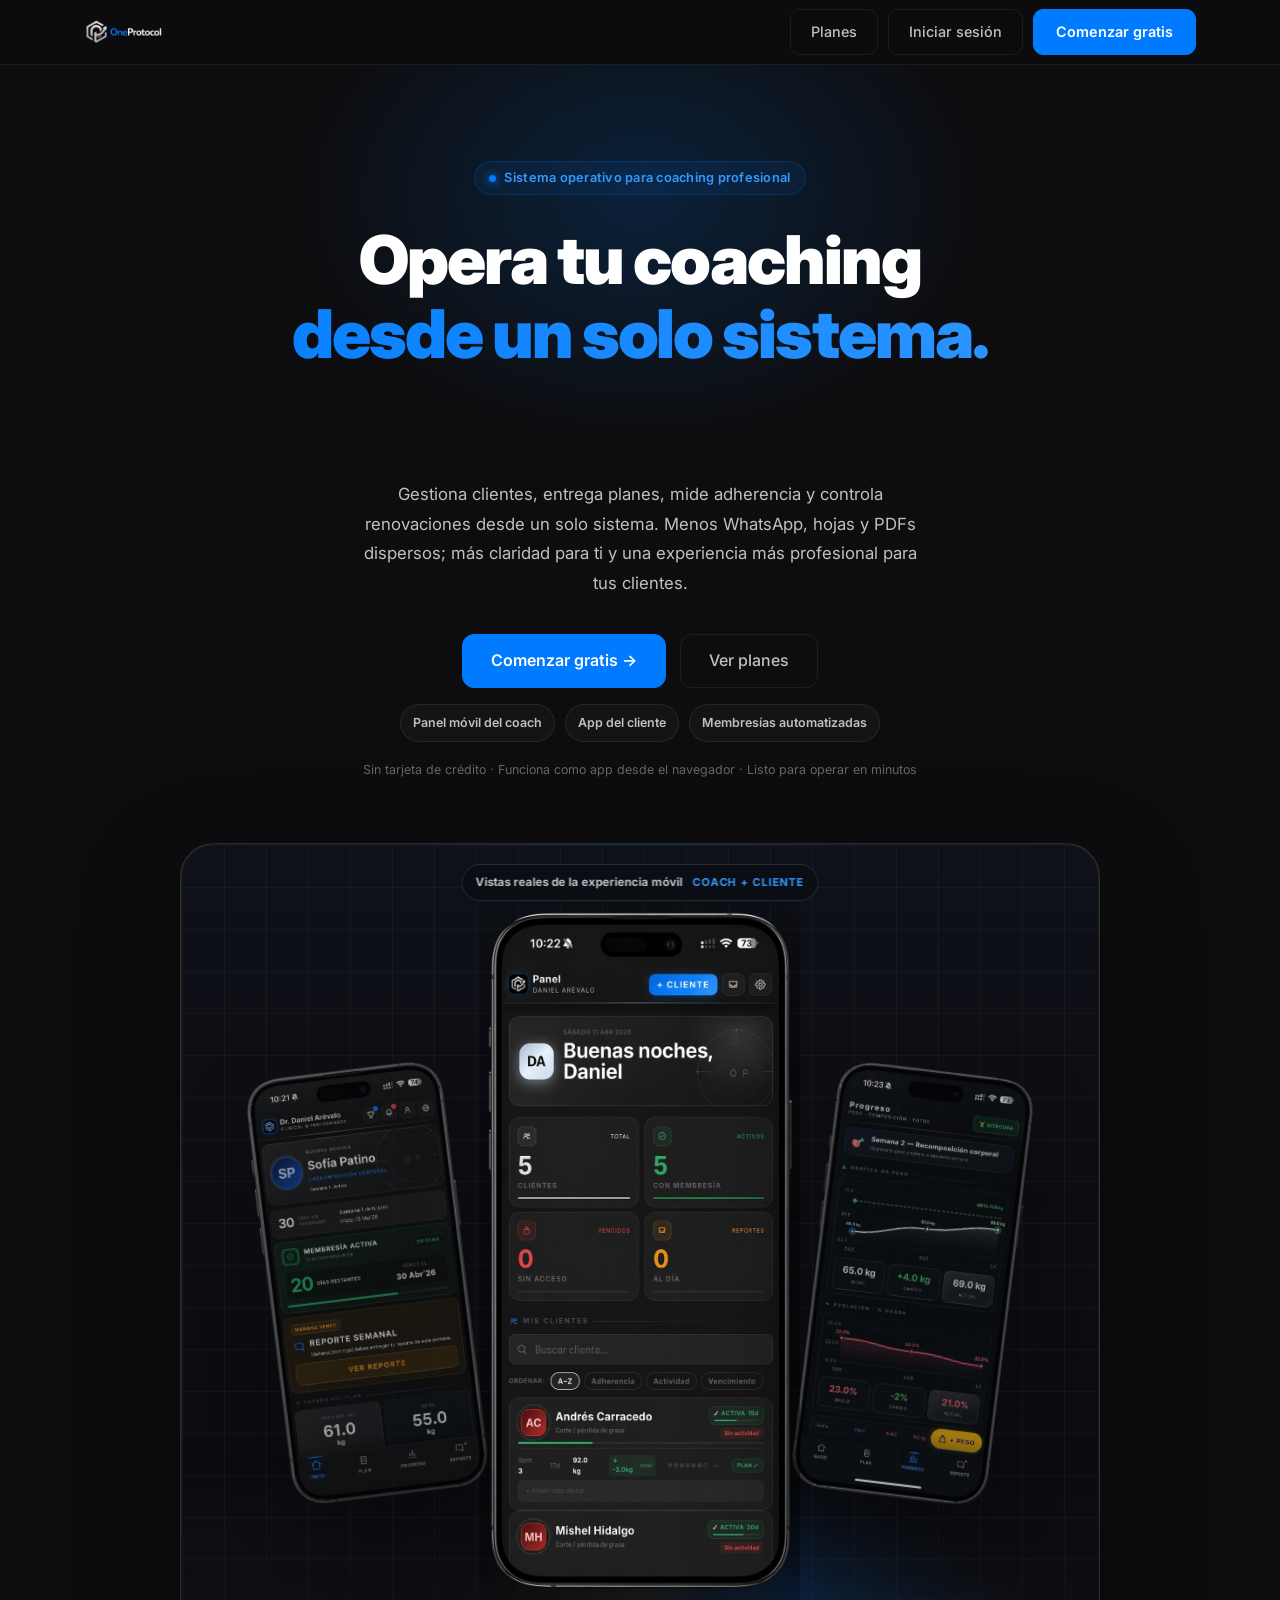
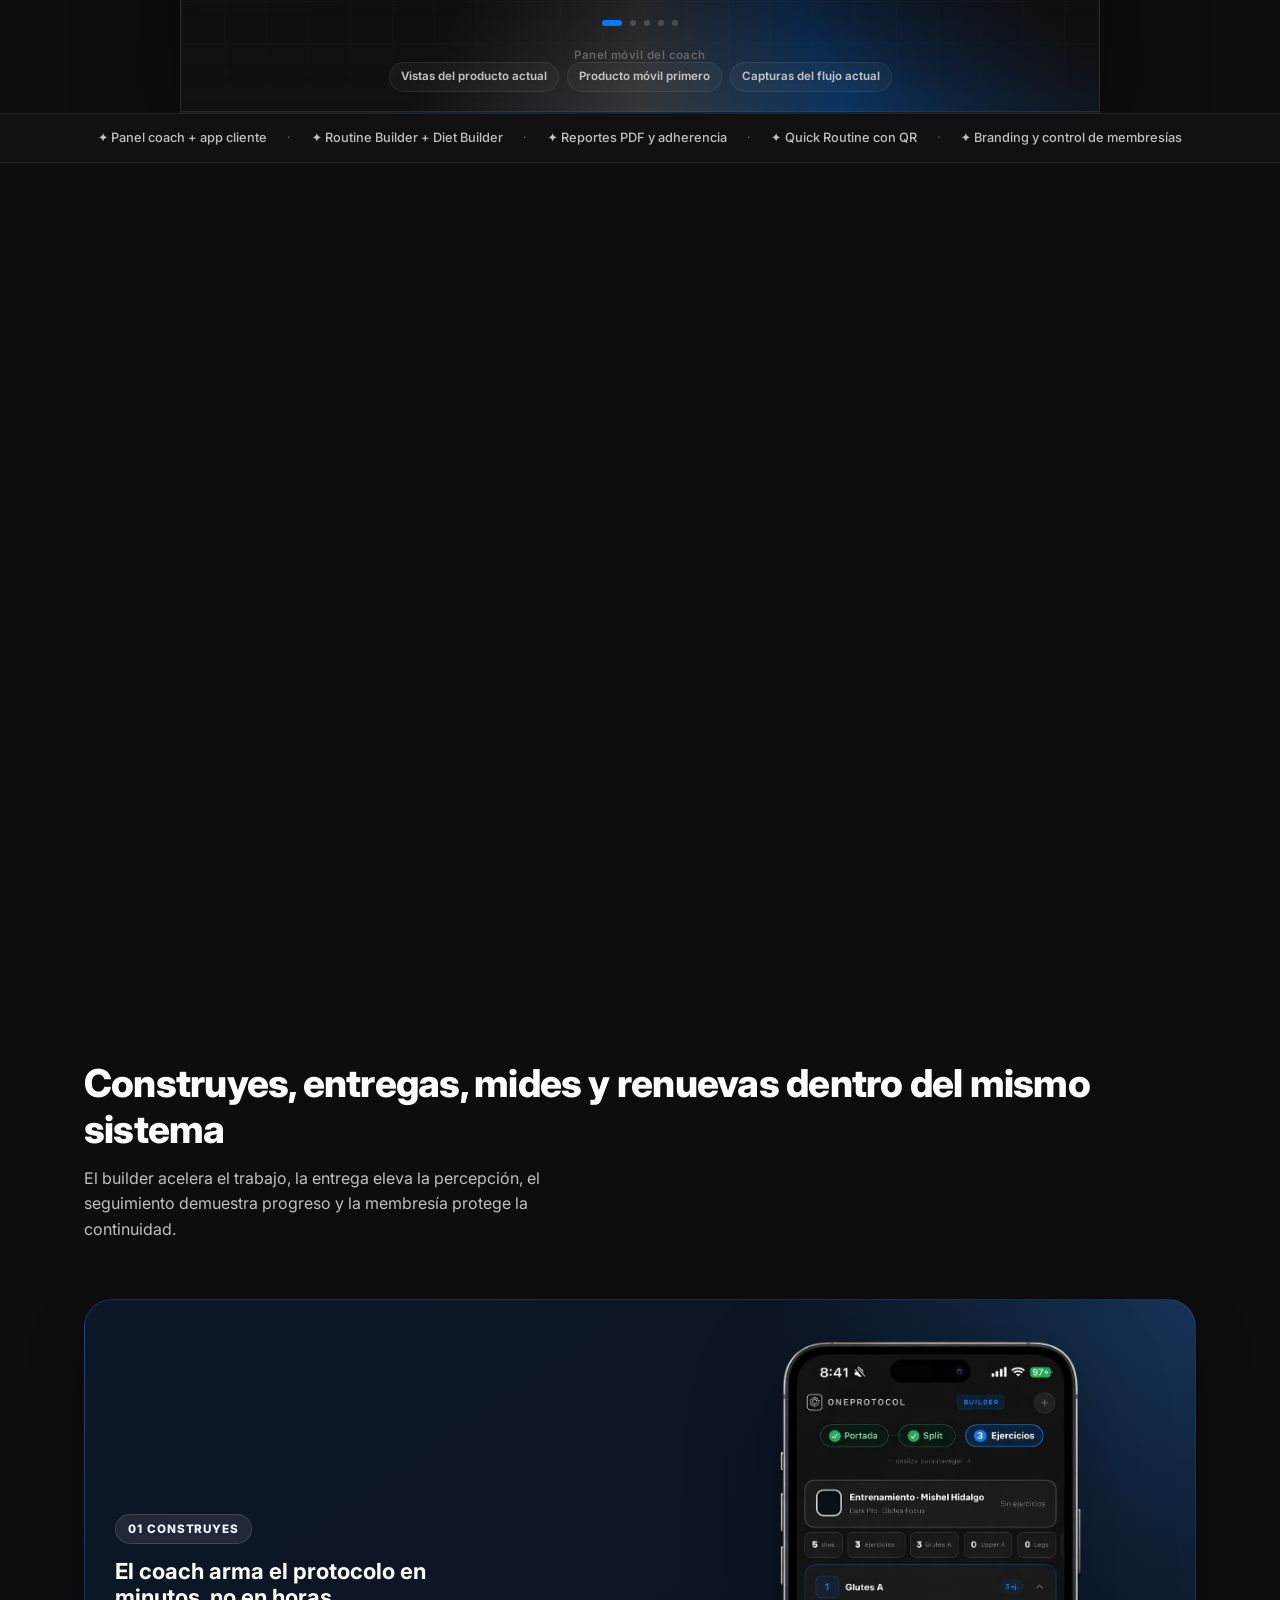
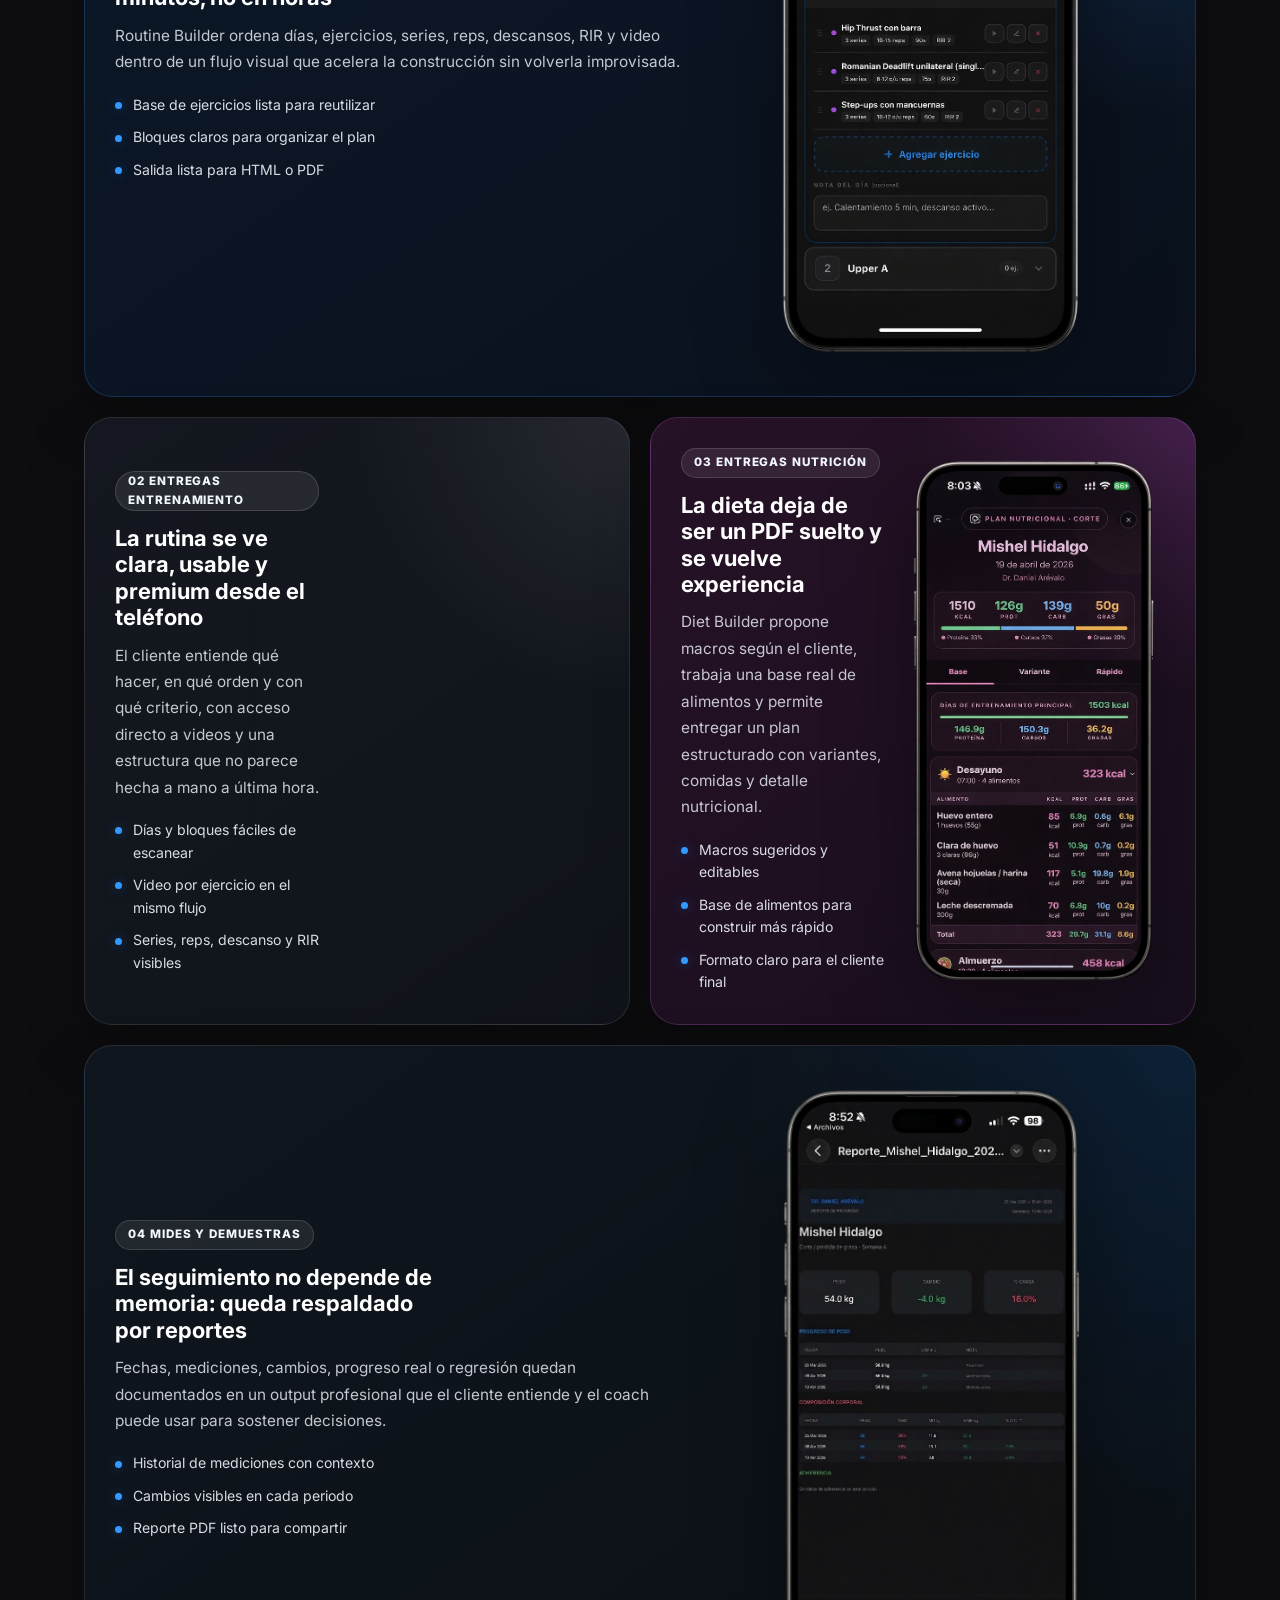
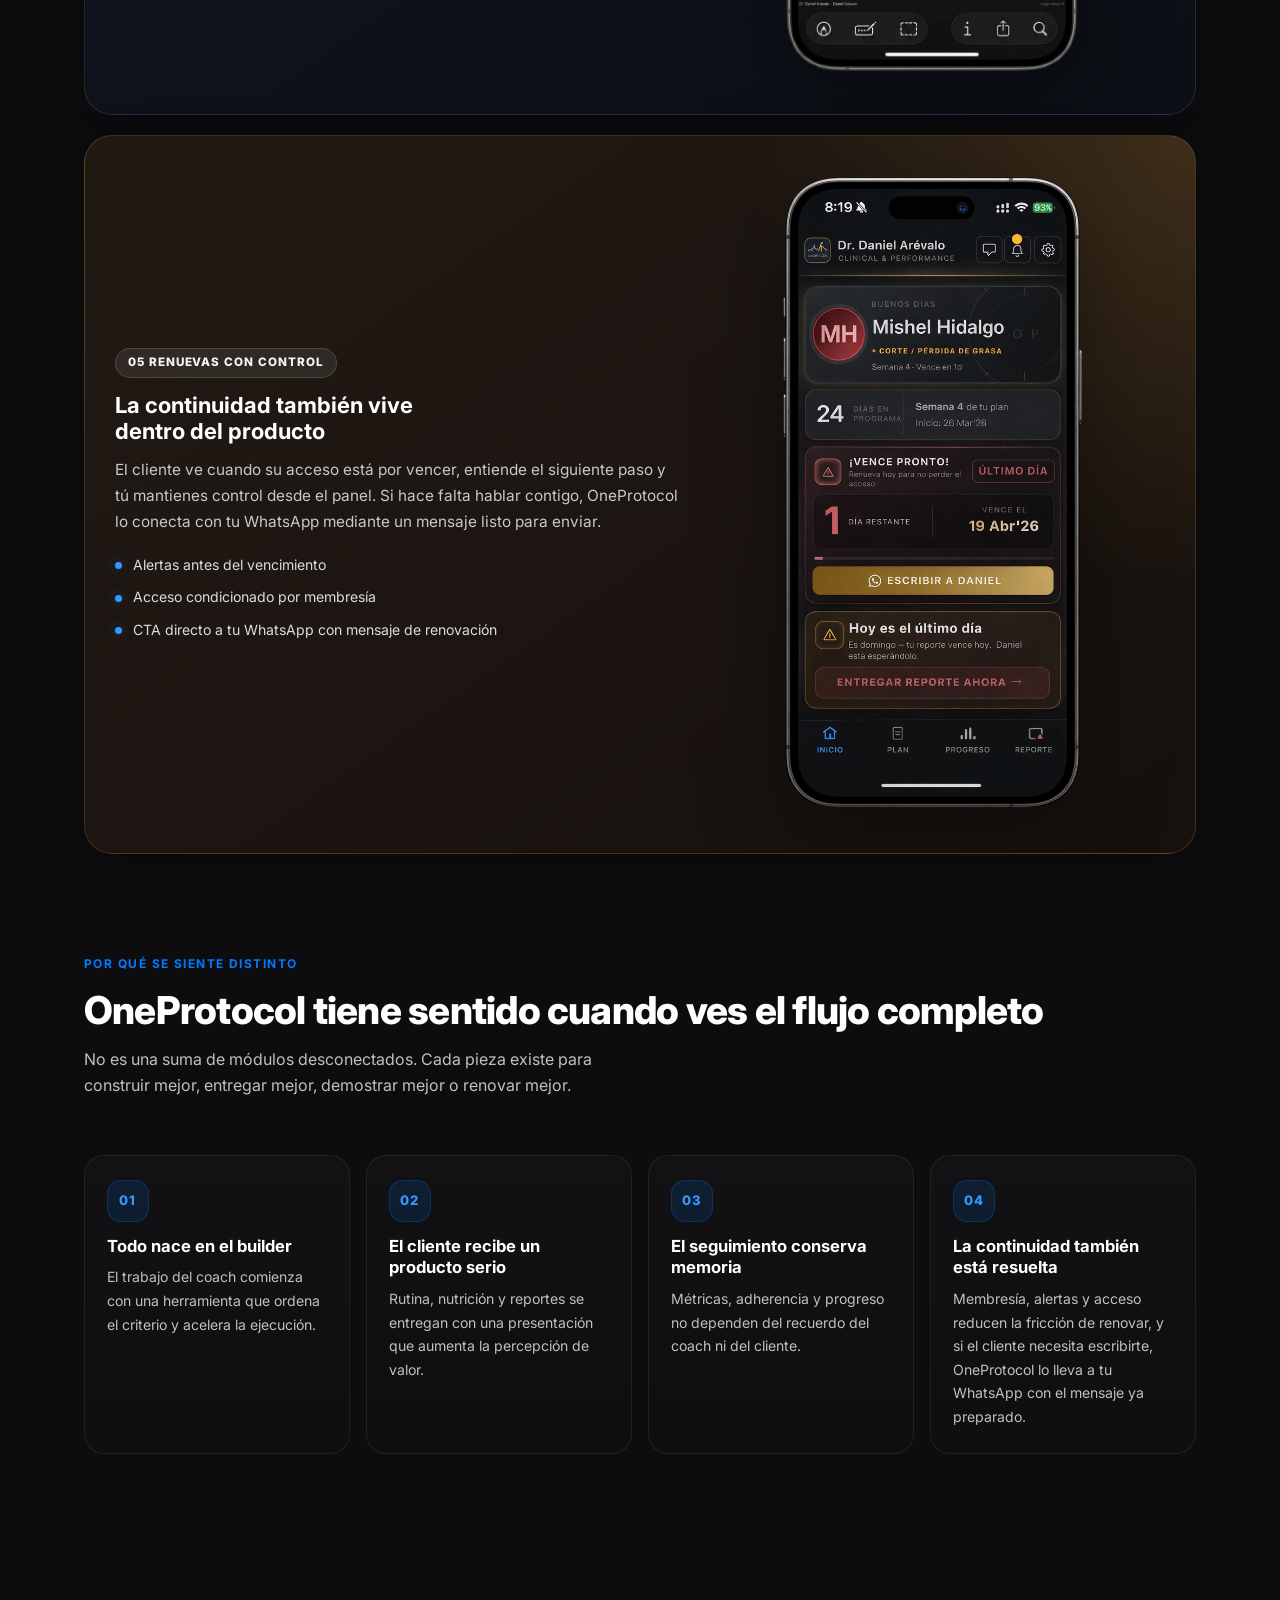
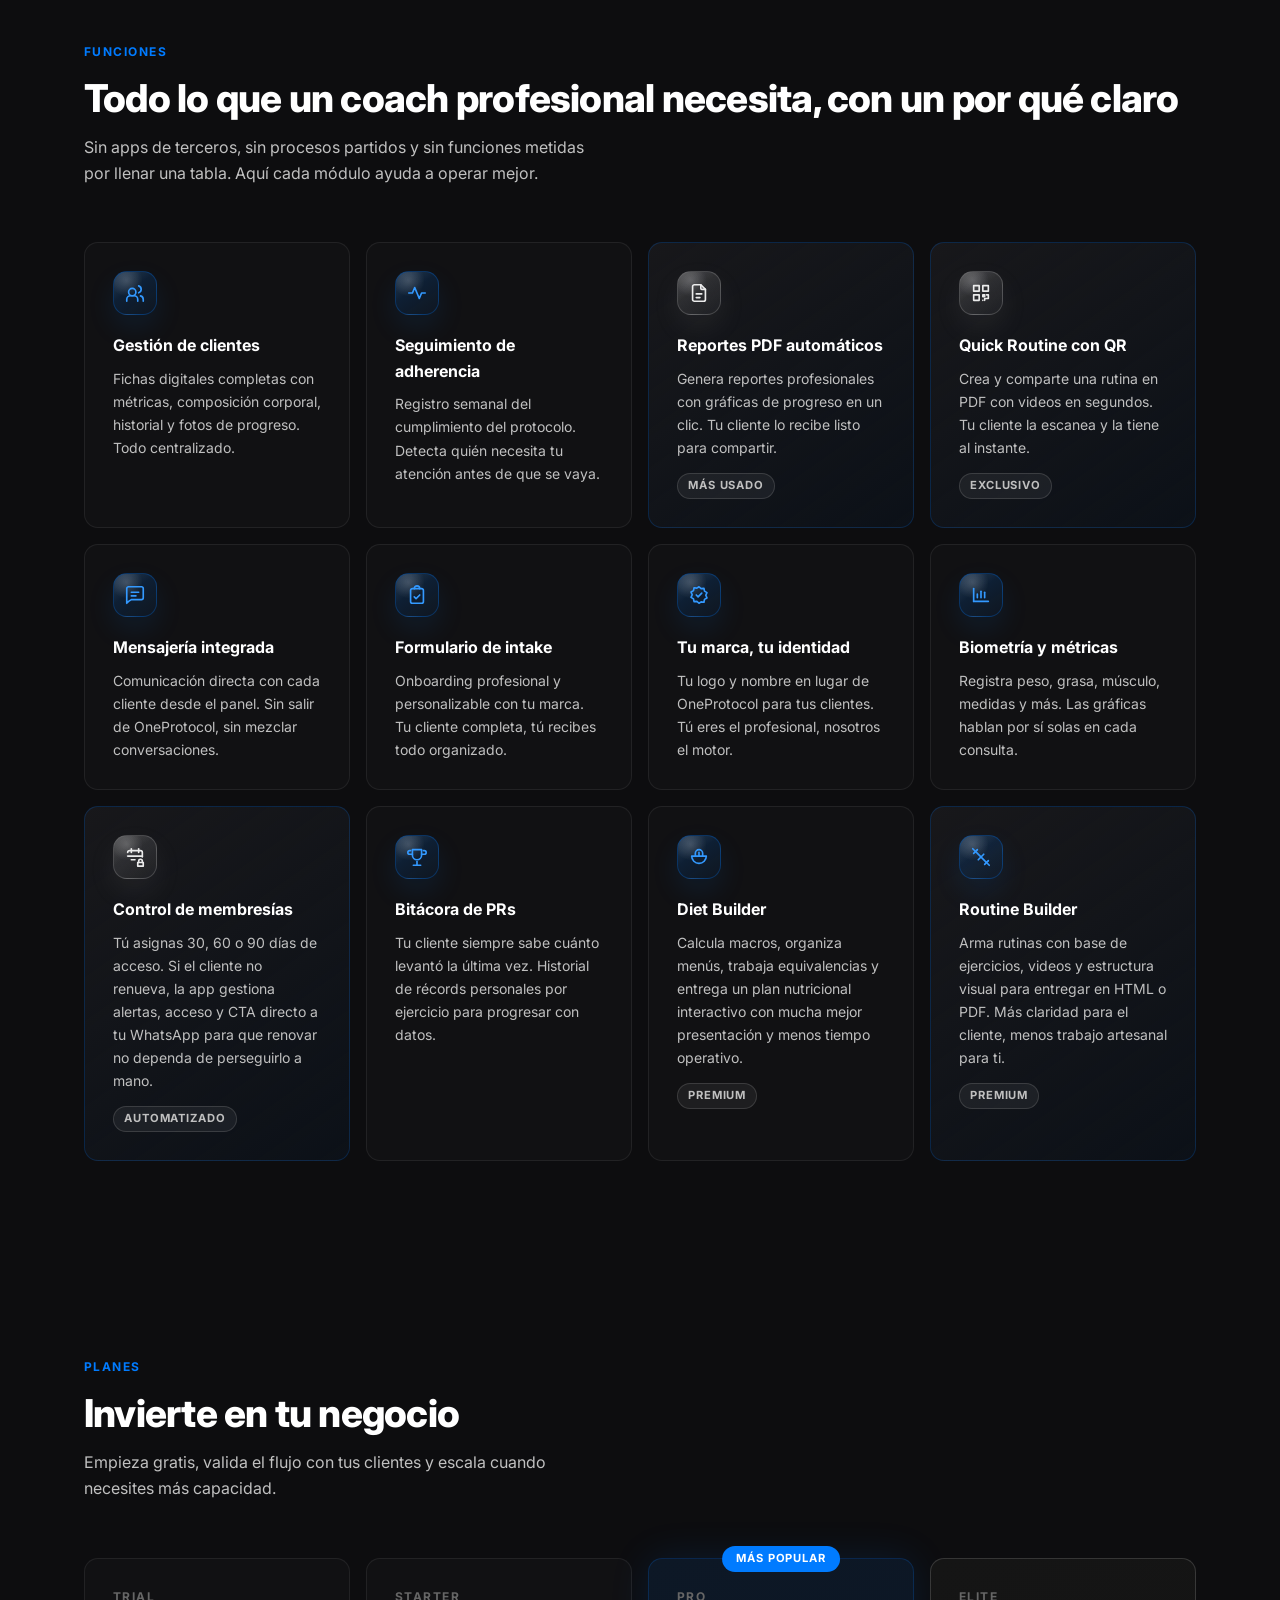
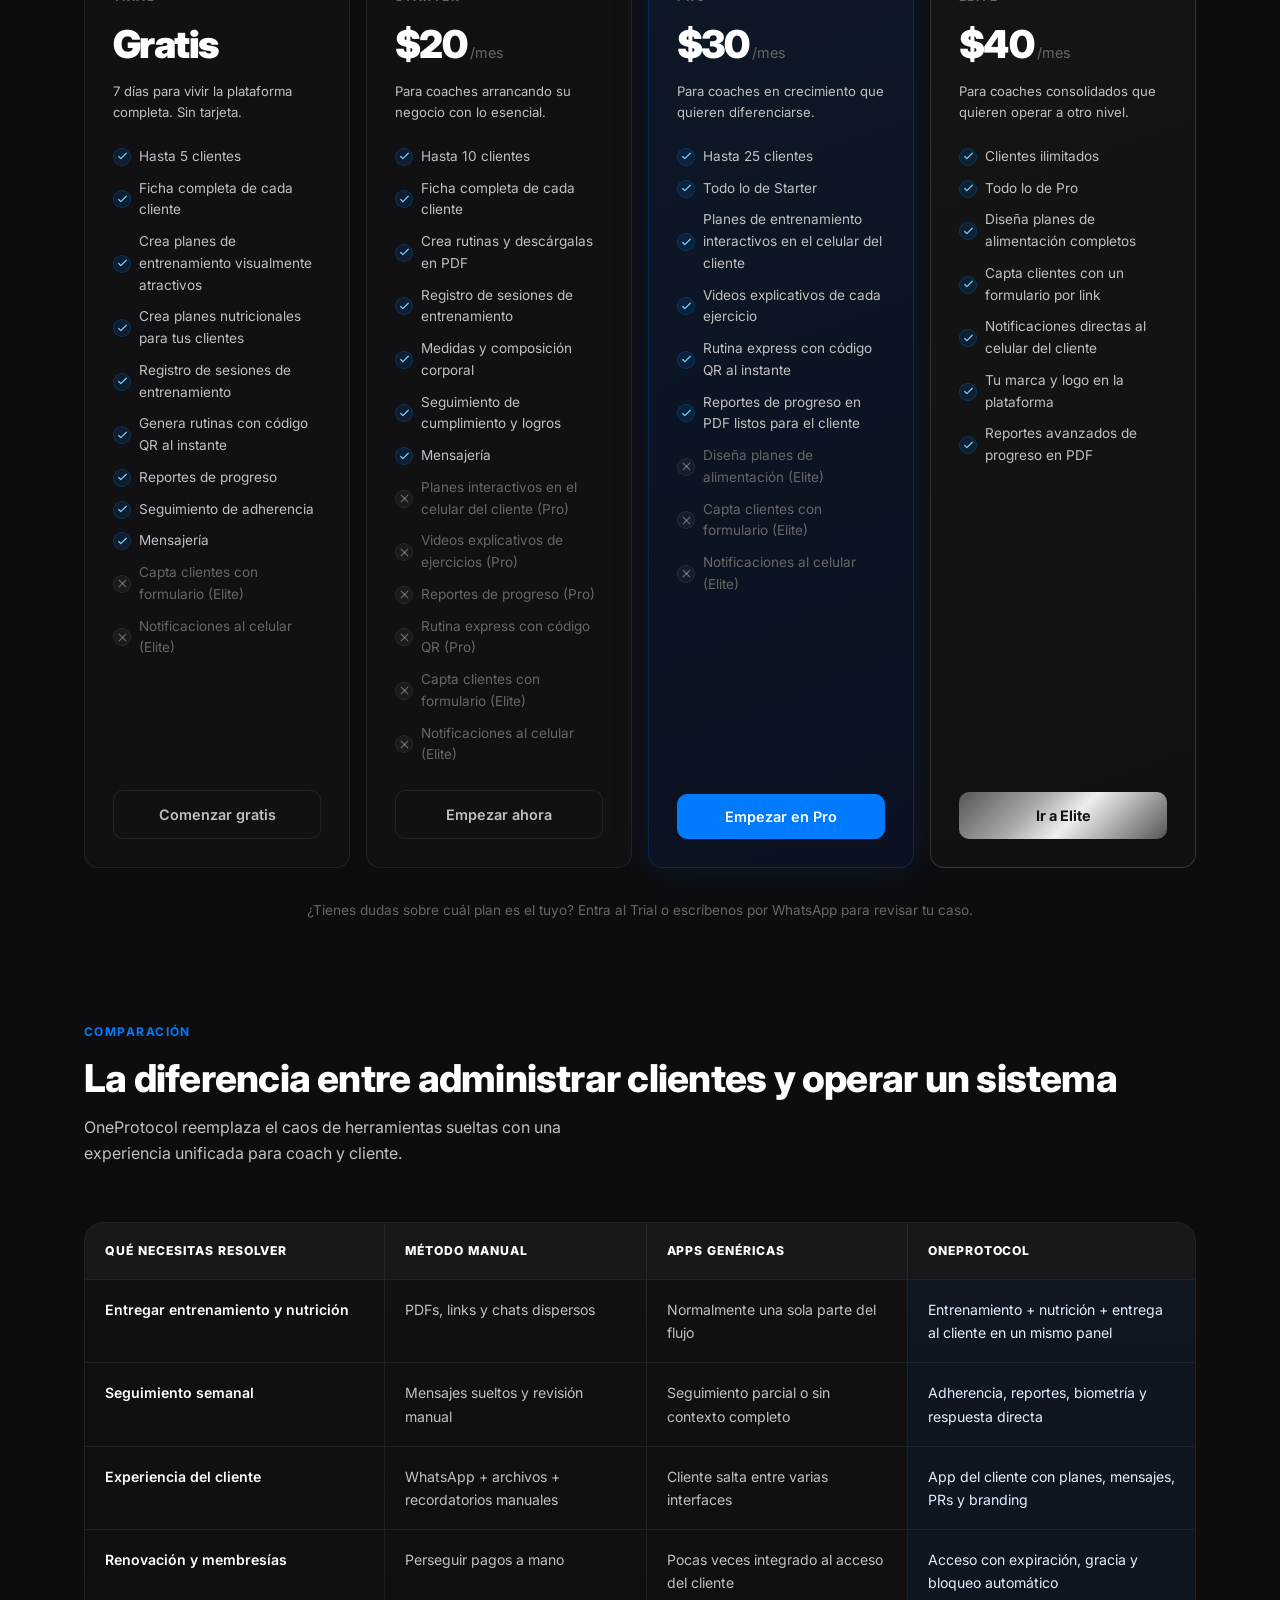
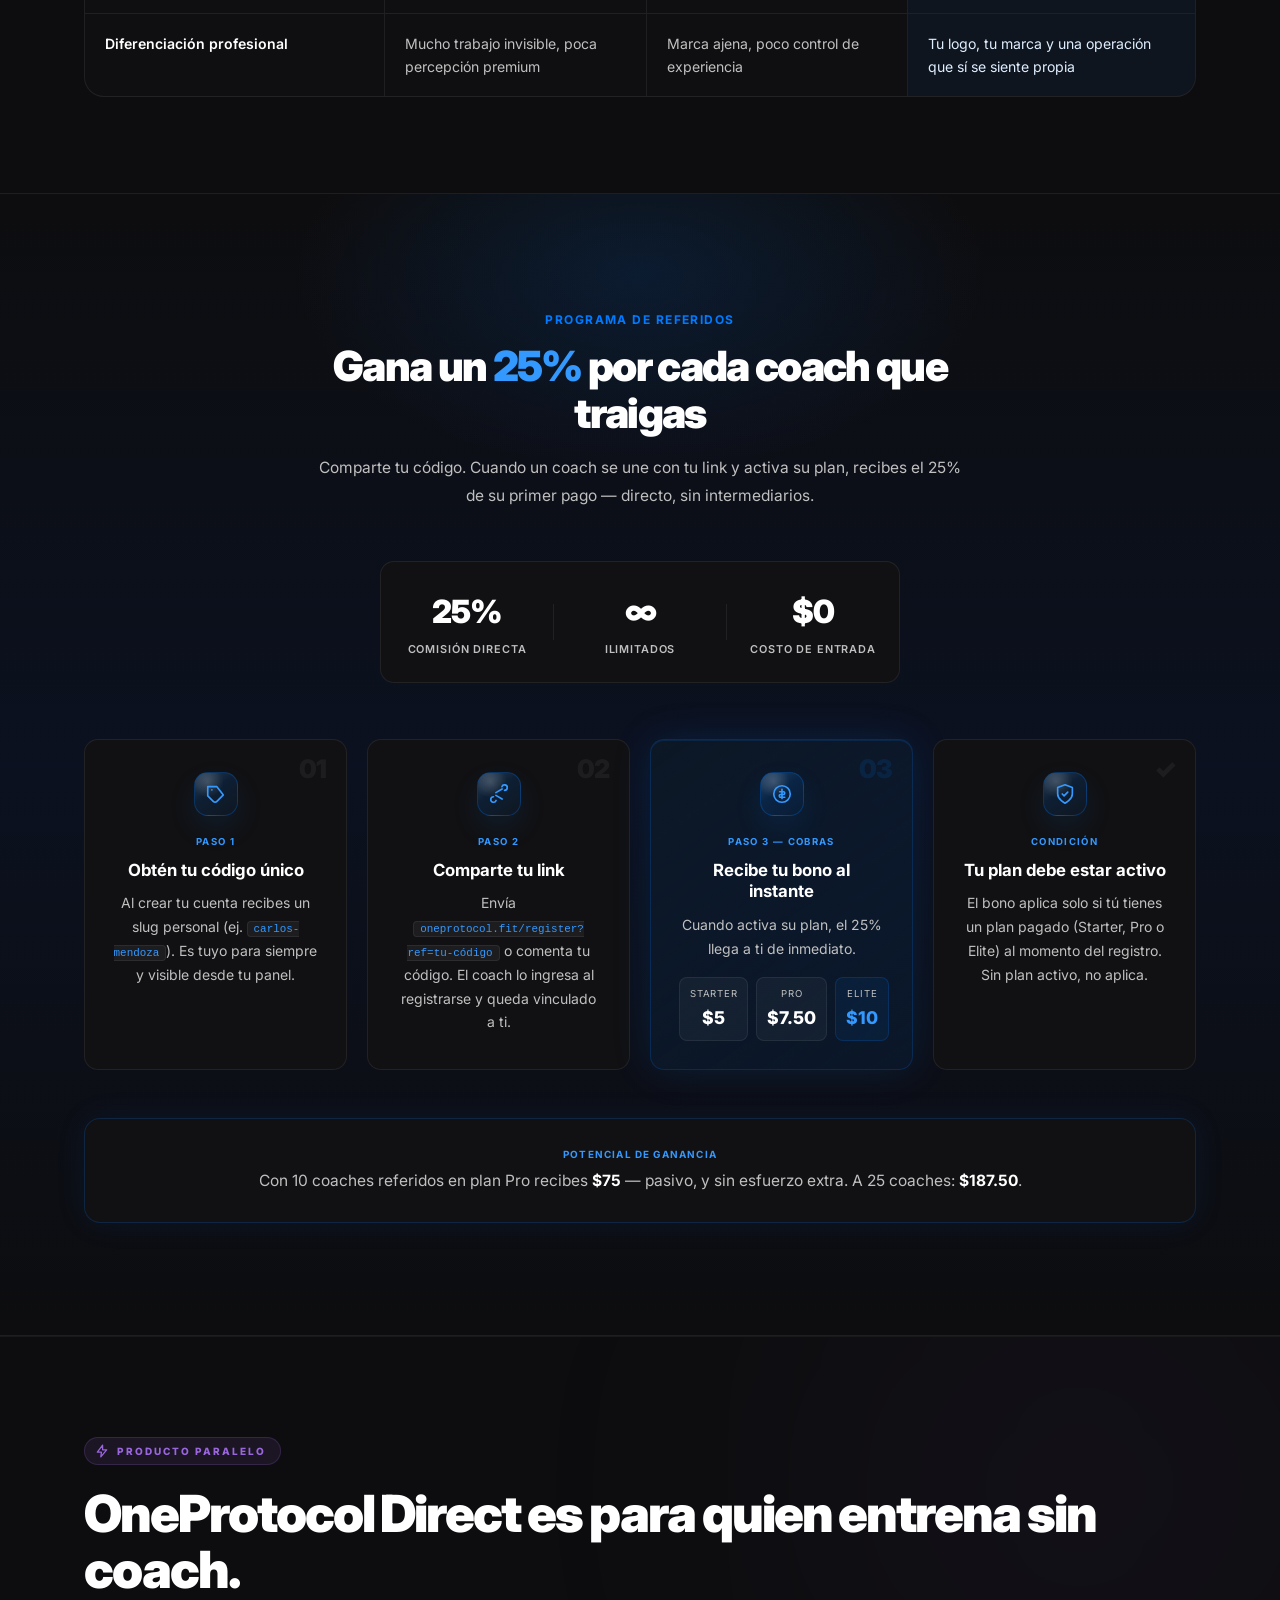
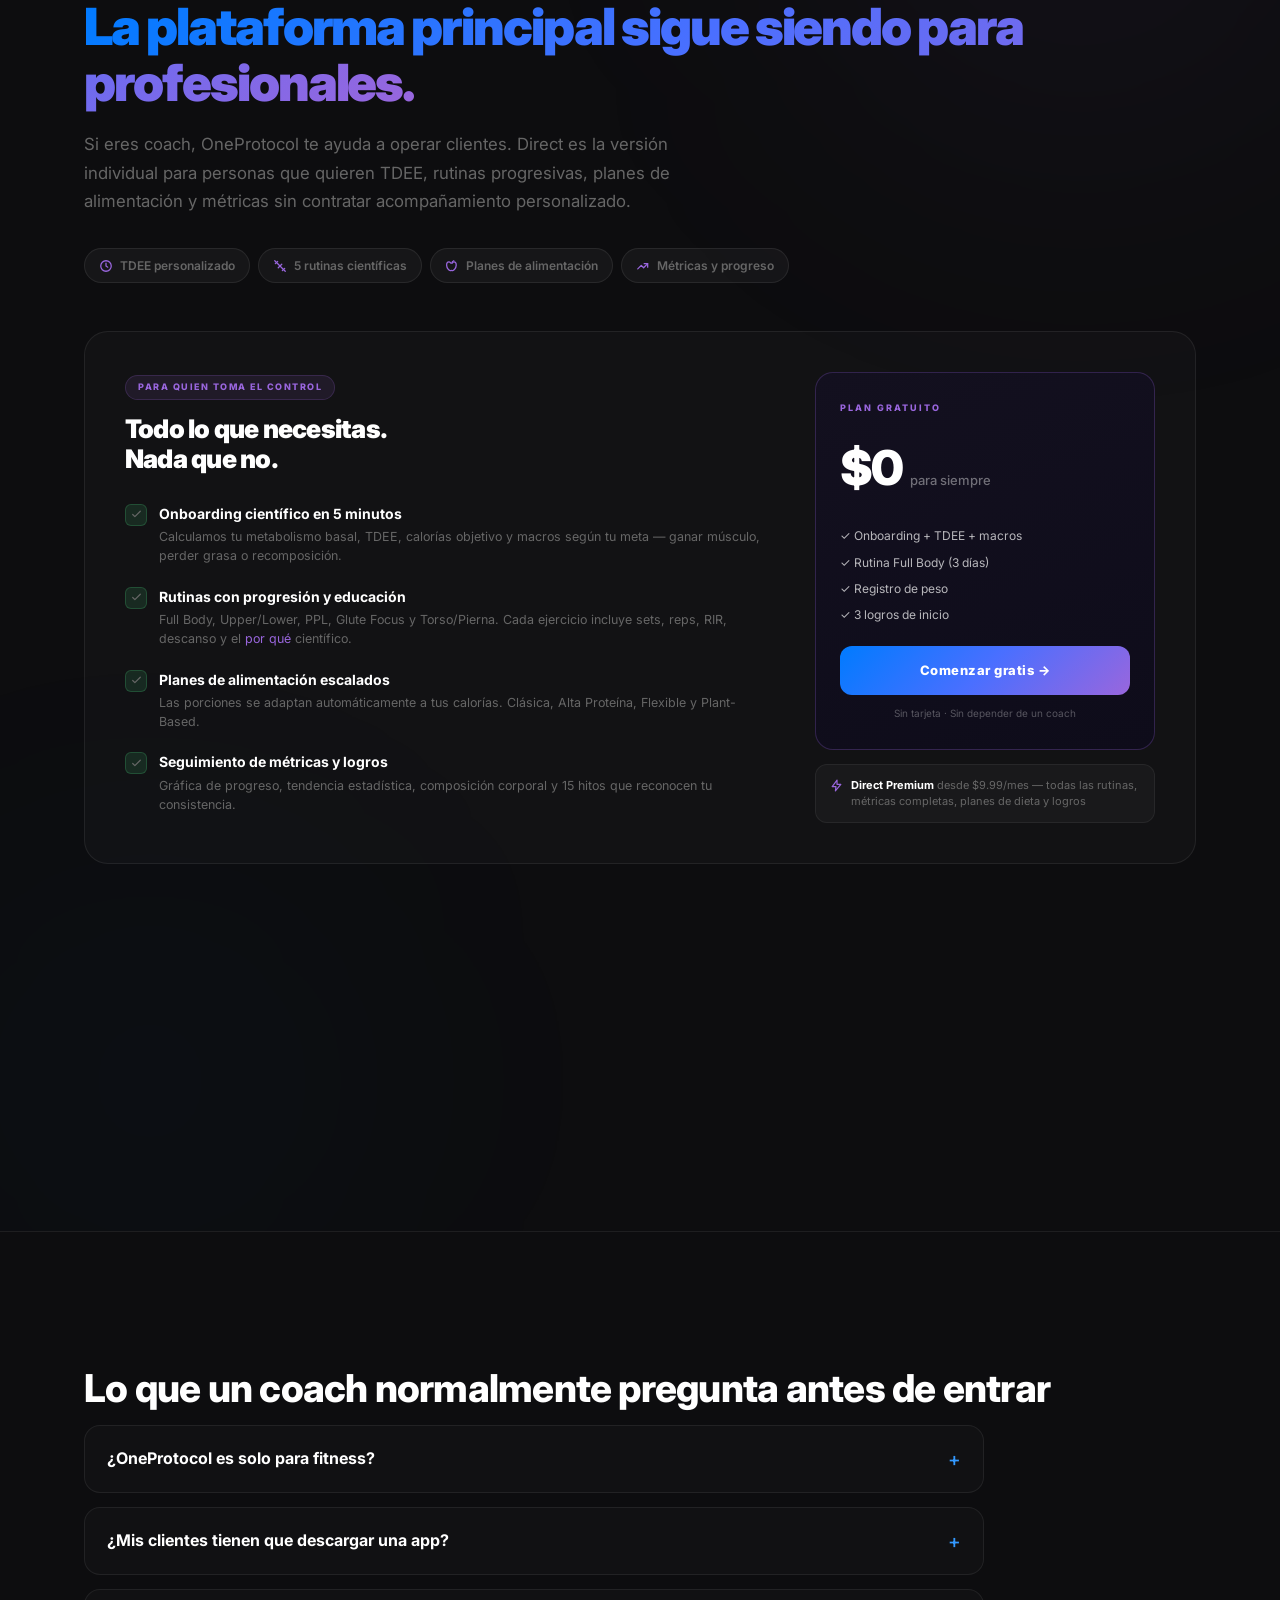
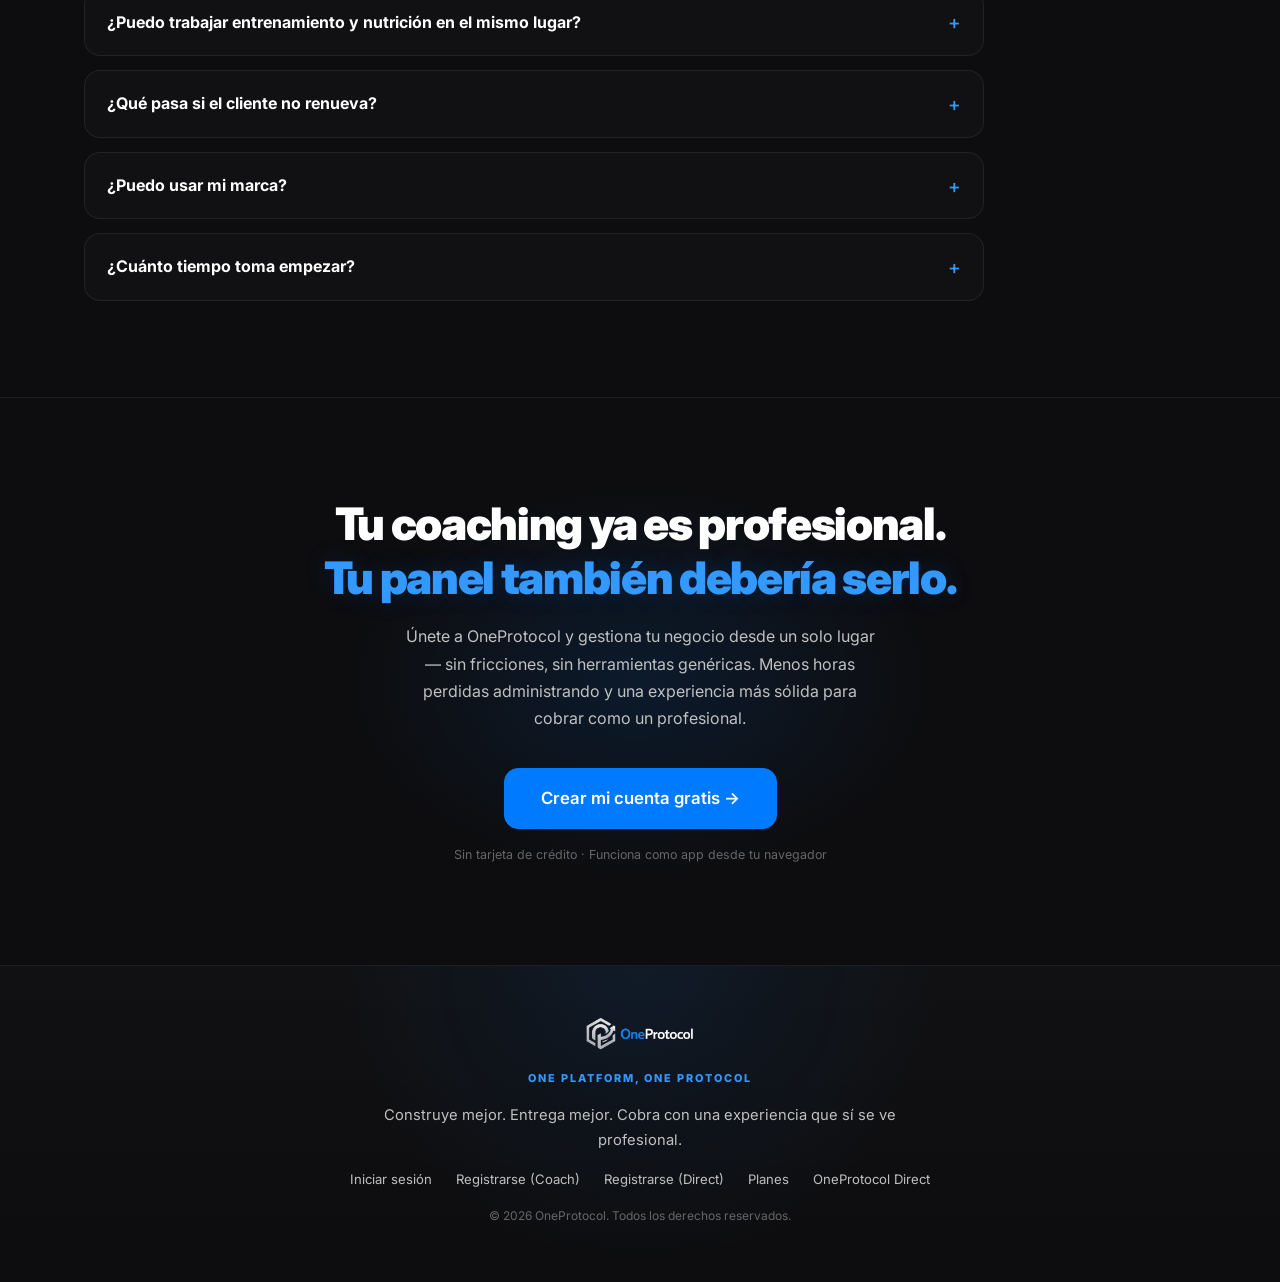
==== commit a9bb70c4: "test" ====
--- a/index.html
+++ b/index.html
@@ -1,16 +1,16 @@
-<!DOCTYPE html>
-<html lang="es">
-<head>
-  <meta charset="UTF-8" />
-  <meta name="viewport" content="width=device-width, initial-scale=1.0" />
-  <title>OneProtocol — El panel profesional que tu coaching merece</title>
-  <meta name="description" content="Una plataforma todo-en-uno para entrenadores y coaches. Gestiona clientes, genera reportes PDF, haz seguimiento de adherencia y más. Todo desde un solo lugar." />
-  <link rel="icon" href="icons/icon-192.png" />
-  <link rel="apple-touch-icon" href="icons/apple-touch-icon.png" />
-  <link rel="preconnect" href="https://fonts.googleapis.com" />
-  <link rel="preconnect" href="https://fonts.gstatic.com" crossorigin />
-  <link href="https://fonts.googleapis.com/css2?family=Inter:wght@300;400;500;600;700;800;900&display=swap" rel="stylesheet" />
-  <link rel="stylesheet" href="css/style.css" />
+<!DOCTYPE html>
+<html lang="es">
+<head>
+  <meta charset="UTF-8" />
+  <meta name="viewport" content="width=device-width, initial-scale=1.0" />
+  <title>OneProtocol — El panel profesional que tu coaching merece</title>
+  <meta name="description" content="Una plataforma todo-en-uno para entrenadores y coaches. Gestiona clientes, genera reportes PDF, haz seguimiento de adherencia y más. Todo desde un solo lugar." />
+  <link rel="icon" href="icons/icon-192.png" />
+  <link rel="apple-touch-icon" href="icons/apple-touch-icon.png" />
+  <link rel="preconnect" href="https://fonts.googleapis.com" />
+  <link rel="preconnect" href="https://fonts.gstatic.com" crossorigin />
+  <link href="https://fonts.googleapis.com/css2?family=Inter:wght@300;400;500;600;700;800;900&display=swap" rel="stylesheet" />
+  <link rel="stylesheet" href="css/style.css" />
 </head>
 <body>
   <svg class="icon-sprite" aria-hidden="true" focusable="false">
@@ -132,8 +132,8 @@
   </svg>
 
   <!-- ═══ NAV ═══ -->
-  <nav class="nav">
-    <div class="nav-inner container">
+  <nav class="nav">
+    <div class="nav-inner container">
       <a href="/" class="nav-logo">
         <img src="icons/logo-full.webp" alt="OneProtocol" class="logo-img" />
       </a>
@@ -142,17 +142,17 @@
         <a href="https://app.oneprotocol.fit" class="btn-ghost" data-track="nav_login">Iniciar sesión</a>
         <a href="/register" class="btn-primary" target="_blank" rel="noopener" data-track="nav_register">Comenzar gratis</a>
       </div>
-    </div>
-  </nav>
-
-  <!-- ═══ HERO ═══ -->
-  <section class="hero">
-    <div class="hero-glow"></div>
-    <div class="container hero-inner">
-      <div class="badge reveal">
-        <span class="badge-dot"></span>
-        Sistema operativo para coaching profesional
-      </div>
+    </div>
+  </nav>
+
+  <!-- ═══ HERO ═══ -->
+  <section class="hero">
+    <div class="hero-glow"></div>
+    <div class="container hero-inner">
+      <div class="badge reveal">
+        <span class="badge-dot"></span>
+        Sistema operativo para coaching profesional
+      </div>
       <h1 class="hero-title reveal stagger-1">
         Opera tu coaching<br><em></em>
       </h1>
@@ -163,13 +163,13 @@
         <a href="/register" class="btn-primary btn-lg touch-scale" target="_blank" rel="noopener" data-track="hero_register">Comenzar gratis →</a>
         <a href="#pricing" class="btn-ghost btn-lg touch-scale" data-track="hero_pricing">Ver planes</a>
       </div>
-      <div class="hero-points reveal stagger-3">
+      <div class="hero-points reveal stagger-3">
         <span class="hero-point">Panel móvil del coach</span>
-        <span class="hero-point">App del cliente</span>
-        <span class="hero-point">Membresías automatizadas</span>
-      </div>
-      <p class="hero-note reveal stagger-3">Sin tarjeta de crédito · Funciona como app desde el navegador · Listo para operar en minutos</p>
-    </div>
+        <span class="hero-point">App del cliente</span>
+        <span class="hero-point">Membresías automatizadas</span>
+      </div>
+      <p class="hero-note reveal stagger-3">Sin tarjeta de crédito · Funciona como app desde el navegador · Listo para operar en minutos</p>
+    </div>
     <div class="hero-visual container">
       <div class="mobile-showcase reveal stagger-3">
         <div class="showcase-ribbon">
@@ -182,48 +182,48 @@
         <div class="phone-carousel-outer">
 
         <div class="phone-carousel" id="phoneCarousel">
-
+
           <!-- ── SLIDE 1: Panel móvil del coach ── -->
           <div class="phone-slide">
             <img src="/images/mockup-1.png" alt="Panel móvil del coach" class="phone-img" fetchpriority="high" decoding="async">
           </div>
-
+
           <!-- ── SLIDE 2: Vista del cliente (Sofía) ── -->
           <div class="phone-slide">
             <img src="/images/mockup-2.png" alt="Vista del cliente" class="phone-img" loading="lazy" decoding="async">
           </div>
-
+
           <!-- ── SLIDE 3: Progreso y métricas ── -->
           <div class="phone-slide">
             <img src="/images/mockup-3.png" alt="Progreso y métricas" class="phone-img" loading="lazy" decoding="async">
           </div>
-
+
           <!-- ── SLIDE 4: IMC - Composición ── -->
           <div class="phone-slide">
             <img src="/images/mockup-4.png" alt="IMC - Composición" class="phone-img" loading="lazy" decoding="async">
           </div>
-
+
           <!-- ── SLIDE 5: Bitácora de entrenamiento ── -->
           <div class="phone-slide">
             <img src="/images/mockup-5.png" alt="Bitácora de entrenamiento" class="phone-img" loading="lazy" decoding="async">
           </div>
-
-        </div><!-- /phone-carousel -->
-
-        <!-- Dots + label -->
-        <div class="pcd-wrap">
-          <button class="pcd active" data-s="0"></button>
-          <button class="pcd" data-s="1"></button>
-          <button class="pcd" data-s="2"></button>
-          <button class="pcd" data-s="3"></button>
-          <button class="pcd" data-s="4"></button>
-        </div>
-        <div class="pcl-wrap">
+
+        </div><!-- /phone-carousel -->
+
+        <!-- Dots + label -->
+        <div class="pcd-wrap">
+          <button class="pcd active" data-s="0"></button>
+          <button class="pcd" data-s="1"></button>
+          <button class="pcd" data-s="2"></button>
+          <button class="pcd" data-s="3"></button>
+          <button class="pcd" data-s="4"></button>
+        </div>
+        <div class="pcl-wrap">
           <span class="pcl active">Panel móvil del coach</span>
-          <span class="pcl">Vista del cliente</span>
-          <span class="pcl">Progreso y métricas</span>
-          <span class="pcl">IMC - Composición</span>
-          <span class="pcl">Bitácora de entrenamiento</span>
+          <span class="pcl">Vista del cliente</span>
+          <span class="pcl">Progreso y métricas</span>
+          <span class="pcl">IMC - Composición</span>
+          <span class="pcl">Bitácora de entrenamiento</span>
         </div>
 
         </div><!-- /phone-carousel-outer -->
@@ -238,18 +238,18 @@
       </div><!-- /mobile-showcase -->
     </div>
   </section>
-
-  <!-- ═══ SOCIAL PROOF BAR ═══ -->
+
+  <!-- ═══ SOCIAL PROOF BAR ═══ -->
   <div class="proof-bar">
     <div class="container proof-inner">
       <span class="proof-item">✦ Panel coach + app cliente</span>
       <span class="proof-sep">·</span>
       <span class="proof-item">✦ Routine Builder + Diet Builder</span>
-      <span class="proof-sep">·</span>
-      <span class="proof-item">✦ Reportes PDF y adherencia</span>
-      <span class="proof-sep">·</span>
-      <span class="proof-item">✦ Quick Routine con QR</span>
-      <span class="proof-sep">·</span>
+      <span class="proof-sep">·</span>
+      <span class="proof-item">✦ Reportes PDF y adherencia</span>
+      <span class="proof-sep">·</span>
+      <span class="proof-item">✦ Quick Routine con QR</span>
+      <span class="proof-sep">·</span>
       <span class="proof-item">✦ Branding y control de membresías</span>
     </div>
   </div>
@@ -284,802 +284,802 @@
   </section>
 
   <!-- ═══ SYSTEM VALUE ═══ -->
-  <section class="system-section">
-    <div class="container">
-      <div class="section-label reveal">Por qué es distinto</div>
-      <h2 class="section-title reveal stagger-1">No es otra app de seguimiento. Es la operación completa de tu coaching.</h2>
+  <section class="system-section">
+    <div class="container">
+      <div class="section-label reveal">Por qué es distinto</div>
+      <h2 class="section-title reveal stagger-1">No es otra app de seguimiento. Es la operación completa de tu coaching.</h2>
       <p class="section-sub reveal stagger-2">OneProtocol une adquisición, entrega, seguimiento, comunicación y renovación en una sola experiencia. Ahorras tiempo, sostienes mejor tus precios y entregas un servicio que se percibe más claro, serio y premium.</p>
-
-      <div class="system-grid">
-        <article class="system-card reveal">
-          <div class="system-eyebrow">Coach OS</div>
-          <h3>Todo lo que el coach necesita para operar</h3>
-          <p>Fichas, biometría, adherencia, mensajería, métricas, reportes PDF, agenda de seguimientos y herramientas para trabajar con criterio clínico y comercial desde un mismo panel.</p>
-          <ul class="system-list">
-            <li>Panel centralizado por cliente</li>
-            <li>Reportes semanales y respuesta directa</li>
-            <li>Biometría, macros y evolución visual</li>
-          </ul>
-        </article>
-
-        <article class="system-card system-card--accent reveal stagger-1">
-          <div class="system-eyebrow">Client Experience</div>
-          <h3>Una app real para el cliente, no solo archivos enviados</h3>
-          <p>Tu cliente entra a su propio panel, revisa entrenamiento y nutrición, recibe mensajes, reportes, notificaciones push y sigue el protocolo con una experiencia mucho más premium. Cuando el servicio se ve así de serio, el valor también se percibe distinto.</p>
-          <ul class="system-list">
-            <li>Planes de entrenamiento y nutrición</li>
-            <li>Bitácora de entrenamiento y PRs</li>
-            <li>Push, branding y acceso por membresía</li>
-          </ul>
-        </article>
-
-        <article class="system-card reveal stagger-2">
-          <div class="system-eyebrow">Revenue Control</div>
-          <h3>Menos fricción para cobrar y más control para renovar</h3>
-          <p>Asignas tiempo de membresía, activas días de gracia y cuando el cliente no renueva, su acceso se suspende. Menos persecución manual y más estructura para sostener tu negocio.</p>
-          <ul class="system-list">
-            <li>Acceso por 30, 60 o 90 días</li>
-            <li>Bloqueo automático post-gracia</li>
-            <li>Flujo claro para reactivación</li>
-          </ul>
-        </article>
-      </div>
-
-    </div>
-  </section>
-
-  <!-- ═══ FEATURES ═══ -->
-  <section class="builders-section">
-    <div class="container">
-      <div class="section-label reveal">Builders premium</div>
-      <h2 class="section-title reveal stagger-1">Routine Builder y Diet Builder hacen que tu entrega se vea tan seria como tu criterio</h2>
+
+      <div class="system-grid">
+        <article class="system-card reveal">
+          <div class="system-eyebrow">Coach OS</div>
+          <h3>Todo lo que el coach necesita para operar</h3>
+          <p>Fichas, biometría, adherencia, mensajería, métricas, reportes PDF, agenda de seguimientos y herramientas para trabajar con criterio clínico y comercial desde un mismo panel.</p>
+          <ul class="system-list">
+            <li>Panel centralizado por cliente</li>
+            <li>Reportes semanales y respuesta directa</li>
+            <li>Biometría, macros y evolución visual</li>
+          </ul>
+        </article>
+
+        <article class="system-card system-card--accent reveal stagger-1">
+          <div class="system-eyebrow">Client Experience</div>
+          <h3>Una app real para el cliente, no solo archivos enviados</h3>
+          <p>Tu cliente entra a su propio panel, revisa entrenamiento y nutrición, recibe mensajes, reportes, notificaciones push y sigue el protocolo con una experiencia mucho más premium. Cuando el servicio se ve así de serio, el valor también se percibe distinto.</p>
+          <ul class="system-list">
+            <li>Planes de entrenamiento y nutrición</li>
+            <li>Bitácora de entrenamiento y PRs</li>
+            <li>Push, branding y acceso por membresía</li>
+          </ul>
+        </article>
+
+        <article class="system-card reveal stagger-2">
+          <div class="system-eyebrow">Revenue Control</div>
+          <h3>Menos fricción para cobrar y más control para renovar</h3>
+          <p>Asignas tiempo de membresía, activas días de gracia y cuando el cliente no renueva, su acceso se suspende. Menos persecución manual y más estructura para sostener tu negocio.</p>
+          <ul class="system-list">
+            <li>Acceso por 30, 60 o 90 días</li>
+            <li>Bloqueo automático post-gracia</li>
+            <li>Flujo claro para reactivación</li>
+          </ul>
+        </article>
+      </div>
+
+    </div>
+  </section>
+
+  <!-- ═══ FEATURES ═══ -->
+  <section class="builders-section">
+    <div class="container">
+      <div class="section-label reveal">Builders premium</div>
+      <h2 class="section-title reveal stagger-1">Routine Builder y Diet Builder hacen que tu entrega se vea tan seria como tu criterio</h2>
       <p class="section-sub reveal stagger-2">Crea entrenamiento y nutrición con estructura, velocidad y una presentación que eleva la percepción de tu servicio desde el primer día.</p>
-
-      <div class="builders-grid">
-        <article class="builder-card builder-card--routine reveal">
-          <div class="builder-chip">Routine Builder</div>
-          <h3>Rutinas visuales, ordenadas y listas para entregar</h3>
+
+      <div class="builders-grid">
+        <article class="builder-card builder-card--routine reveal">
+          <div class="builder-chip">Routine Builder</div>
+          <h3>Rutinas visuales, ordenadas y listas para entregar</h3>
           <p>Diseña rutinas con splits, bloques visuales, base de ejercicios, acceso a videos y estructura profesional. En vez de improvisar tablas, entregas una experiencia mucho más clara en HTML o PDF.</p>
-          <div class="builder-meta">
-            <span>Splits visuales</span>
-            <span>HTML + PDF</span>
-            <span>Videos</span>
-          </div>
-          <ul class="builder-list">
+          <div class="builder-meta">
+            <span>Splits visuales</span>
+            <span>HTML + PDF</span>
+            <span>Videos</span>
+          </div>
+          <ul class="builder-list">
             <li>Base de ejercicios con acceso rápido a videos</li>
-            <li>Plantillas por split y armado visual por bloques</li>
-            <li>Entrega premium en HTML o PDF</li>
-          </ul>
-        </article>
-
-        <article class="builder-card builder-card--diet reveal stagger-1">
-          <div class="builder-chip">Diet Builder</div>
+            <li>Plantillas por split y armado visual por bloques</li>
+            <li>Entrega premium en HTML o PDF</li>
+          </ul>
+        </article>
+
+        <article class="builder-card builder-card--diet reveal stagger-1">
+          <div class="builder-chip">Diet Builder</div>
           <h3>Nutrición personalizada con macros, menús y formato interactivo</h3>
           <p>Calcula macros con datos reales del cliente, distribuye comidas, arma menús con equivalencias y entrega un plan nutricional interactivo que se siente como parte de la app, no como un PDF suelto.</p>
-          <div class="builder-meta">
-            <span>Macros</span>
+          <div class="builder-meta">
+            <span>Macros</span>
             <span>Menús</span>
-            <span>Equivalencias</span>
-          </div>
-          <ul class="builder-list">
+            <span>Equivalencias</span>
+          </div>
+          <ul class="builder-list">
             <li>Macros automáticos según objetivo y composición corporal</li>
             <li>Menús, equivalencias y timing de comidas</li>
-            <li>Plan HTML interactivo listo para usar</li>
-          </ul>
-        </article>
-      </div>
-    </div>
-  </section>
-
-  <section class="protocol-section">
-    <div class="container">
+            <li>Plan HTML interactivo listo para usar</li>
+          </ul>
+        </article>
+      </div>
+    </div>
+  </section>
+
+  <section class="protocol-section">
+    <div class="container">
       <div class="section-label reveal">Así se ve OneProtocol</div>
       <h2 class="section-title reveal stagger-1">Construyes, entregas, mides y renuevas dentro del mismo sistema</h2>
       <p class="section-sub reveal stagger-2">El builder acelera el trabajo, la entrega eleva la percepción, el seguimiento demuestra progreso y la membresía protege la continuidad.</p>
-
-      <div class="protocol-grid">
-        <article class="protocol-card protocol-card--wide protocol-card--builder reveal">
-          <div class="protocol-copy">
-            <div class="protocol-chip">01 Construyes</div>
-            <h3>El coach arma el protocolo en minutos, no en horas</h3>
+
+      <div class="protocol-grid">
+        <article class="protocol-card protocol-card--wide protocol-card--builder reveal">
+          <div class="protocol-copy">
+            <div class="protocol-chip">01 Construyes</div>
+            <h3>El coach arma el protocolo en minutos, no en horas</h3>
             <p>Routine Builder ordena días, ejercicios, series, reps, descansos, RIR y video dentro de un flujo visual que acelera la construcción sin volverla improvisada.</p>
-            <ul class="protocol-list">
-              <li>Base de ejercicios lista para reutilizar</li>
-              <li>Bloques claros para organizar el plan</li>
-              <li>Salida lista para HTML o PDF</li>
-            </ul>
-          </div>
-          <div class="protocol-visual">
+            <ul class="protocol-list">
+              <li>Base de ejercicios lista para reutilizar</li>
+              <li>Bloques claros para organizar el plan</li>
+              <li>Salida lista para HTML o PDF</li>
+            </ul>
+          </div>
+          <div class="protocol-visual">
             <img src="/images/builder-routine.png" alt="Routine Builder de OneProtocol" class="protocol-phone" loading="lazy" decoding="async">
-          </div>
-        </article>
-
-        <article class="protocol-card protocol-card--routine reveal stagger-1">
-          <div class="protocol-copy">
-            <div class="protocol-chip">02 Entregas entrenamiento</div>
+          </div>
+        </article>
+
+        <article class="protocol-card protocol-card--routine reveal stagger-1">
+          <div class="protocol-copy">
+            <div class="protocol-chip">02 Entregas entrenamiento</div>
             <h3>La rutina se ve clara, usable y premium desde el teléfono</h3>
             <p>El cliente entiende qué hacer, en qué orden y con qué criterio, con acceso directo a videos y una estructura que no parece hecha a mano a última hora.</p>
-            <ul class="protocol-list">
+            <ul class="protocol-list">
               <li>Días y bloques fáciles de escanear</li>
-              <li>Video por ejercicio en el mismo flujo</li>
-              <li>Series, reps, descanso y RIR visibles</li>
-            </ul>
-          </div>
-          <div class="protocol-visual">
+              <li>Video por ejercicio en el mismo flujo</li>
+              <li>Series, reps, descanso y RIR visibles</li>
+            </ul>
+          </div>
+          <div class="protocol-visual">
             <img src="/images/routine-output.png" alt="Rutina final en OneProtocol" class="protocol-phone" loading="lazy" decoding="async">
-          </div>
-        </article>
-
-        <article class="protocol-card protocol-card--nutrition reveal stagger-2">
-          <div class="protocol-copy">
+          </div>
+        </article>
+
+        <article class="protocol-card protocol-card--nutrition reveal stagger-2">
+          <div class="protocol-copy">
             <div class="protocol-chip">03 Entregas nutrición</div>
-            <h3>La dieta deja de ser un PDF suelto y se vuelve experiencia</h3>
+            <h3>La dieta deja de ser un PDF suelto y se vuelve experiencia</h3>
             <p>Diet Builder propone macros según el cliente, trabaja una base real de alimentos y permite entregar un plan estructurado con variantes, comidas y detalle nutricional.</p>
-            <ul class="protocol-list">
-              <li>Macros sugeridos y editables</li>
+            <ul class="protocol-list">
+              <li>Macros sugeridos y editables</li>
               <li>Base de alimentos para construir más rápido</li>
-              <li>Formato claro para el cliente final</li>
-            </ul>
-          </div>
-          <div class="protocol-visual">
+              <li>Formato claro para el cliente final</li>
+            </ul>
+          </div>
+          <div class="protocol-visual">
             <img src="/images/nutrition-output.png" alt="Plan nutricional en OneProtocol" class="protocol-phone" loading="lazy" decoding="async">
-          </div>
-        </article>
-
-        <article class="protocol-card protocol-card--wide protocol-card--report reveal">
-          <div class="protocol-copy">
-            <div class="protocol-chip">04 Mides y demuestras</div>
-            <h3>El seguimiento no depende de memoria: queda respaldado por reportes</h3>
+          </div>
+        </article>
+
+        <article class="protocol-card protocol-card--wide protocol-card--report reveal">
+          <div class="protocol-copy">
+            <div class="protocol-chip">04 Mides y demuestras</div>
+            <h3>El seguimiento no depende de memoria: queda respaldado por reportes</h3>
             <p>Fechas, mediciones, cambios, progreso real o regresión quedan documentados en un output profesional que el cliente entiende y el coach puede usar para sostener decisiones.</p>
-            <ul class="protocol-list">
-              <li>Historial de mediciones con contexto</li>
-              <li>Cambios visibles en cada periodo</li>
-              <li>Reporte PDF listo para compartir</li>
-            </ul>
-          </div>
-          <div class="protocol-visual">
+            <ul class="protocol-list">
+              <li>Historial de mediciones con contexto</li>
+              <li>Cambios visibles en cada periodo</li>
+              <li>Reporte PDF listo para compartir</li>
+            </ul>
+          </div>
+          <div class="protocol-visual">
             <img src="/images/report-output.png" alt="Reporte PDF generado por OneProtocol" class="protocol-phone" loading="lazy" decoding="async">
-          </div>
-        </article>
-
-        <article class="protocol-card protocol-card--wide protocol-card--membership reveal stagger-1">
-          <div class="protocol-copy">
-            <div class="protocol-chip">05 Renuevas con control</div>
+          </div>
+        </article>
+
+        <article class="protocol-card protocol-card--wide protocol-card--membership reveal stagger-1">
+          <div class="protocol-copy">
+            <div class="protocol-chip">05 Renuevas con control</div>
             <h3>La continuidad también vive dentro del producto</h3>
             <p>El cliente ve cuando su acceso está por vencer, entiende el siguiente paso y tú mantienes control desde el panel. Si hace falta hablar contigo, OneProtocol lo conecta con tu WhatsApp mediante un mensaje listo para enviar.</p>
-            <ul class="protocol-list">
-              <li>Alertas antes del vencimiento</li>
+            <ul class="protocol-list">
+              <li>Alertas antes del vencimiento</li>
               <li>Acceso condicionado por membresía</li>
               <li>CTA directo a tu WhatsApp con mensaje de renovación</li>
-            </ul>
-          </div>
-          <div class="protocol-visual">
+            </ul>
+          </div>
+          <div class="protocol-visual">
             <img src="/images/membership-warning.png" alt="Aviso de membresía por vencer en OneProtocol" class="protocol-phone" loading="lazy" decoding="async">
-          </div>
-        </article>
-      </div>
-    </div>
-  </section>
-
-  <section class="operating-section">
-    <div class="container">
+          </div>
+        </article>
+      </div>
+    </div>
+  </section>
+
+  <section class="operating-section">
+    <div class="container">
       <div class="section-label reveal">Por qué se siente distinto</div>
       <h2 class="section-title reveal stagger-1">OneProtocol tiene sentido cuando ves el flujo completo</h2>
       <p class="section-sub reveal stagger-2">No es una suma de módulos desconectados. Cada pieza existe para construir mejor, entregar mejor, demostrar mejor o renovar mejor.</p>
-
-      <div class="operating-grid">
-        <article class="operating-card reveal">
-          <span class="operating-num">01</span>
-          <h3>Todo nace en el builder</h3>
+
+      <div class="operating-grid">
+        <article class="operating-card reveal">
+          <span class="operating-num">01</span>
+          <h3>Todo nace en el builder</h3>
           <p>El trabajo del coach comienza con una herramienta que ordena el criterio y acelera la ejecución.</p>
-        </article>
-        <article class="operating-card reveal stagger-1">
-          <span class="operating-num">02</span>
-          <h3>El cliente recibe un producto serio</h3>
+        </article>
+        <article class="operating-card reveal stagger-1">
+          <span class="operating-num">02</span>
+          <h3>El cliente recibe un producto serio</h3>
           <p>Rutina, nutrición y reportes se entregan con una presentación que aumenta la percepción de valor.</p>
-        </article>
-        <article class="operating-card reveal stagger-2">
-          <span class="operating-num">03</span>
-          <h3>El seguimiento conserva memoria</h3>
+        </article>
+        <article class="operating-card reveal stagger-2">
+          <span class="operating-num">03</span>
+          <h3>El seguimiento conserva memoria</h3>
           <p>Métricas, adherencia y progreso no dependen del recuerdo del coach ni del cliente.</p>
-        </article>
-        <article class="operating-card reveal">
-          <span class="operating-num">04</span>
+        </article>
+        <article class="operating-card reveal">
+          <span class="operating-num">04</span>
           <h3>La continuidad también está resuelta</h3>
           <p>Membresía, alertas y acceso reducen la fricción de renovar, y si el cliente necesita escribirte, OneProtocol lo lleva a tu WhatsApp con el mensaje ya preparado.</p>
-        </article>
-      </div>
-    </div>
-  </section>
-
-  <section class="features" id="features">
-    <div class="container">
-      <div class="section-label reveal">Funciones</div>
+        </article>
+      </div>
+    </div>
+  </section>
+
+  <section class="features" id="features">
+    <div class="container">
+      <div class="section-label reveal">Funciones</div>
       <h2 class="section-title reveal stagger-1">Todo lo que un coach profesional necesita, con un por qué claro</h2>
       <p class="section-sub reveal stagger-2">Sin apps de terceros, sin procesos partidos y sin funciones metidas por llenar una tabla. Aquí cada módulo ayuda a operar mejor.</p>
-
-      <div class="features-grid" id="featuresCarousel">
-
+
+      <div class="features-grid" id="featuresCarousel">
+
         <div class="feature-card">
           <div class="feature-icon blue">
             <svg class="op-icon" aria-hidden="true"><use href="#op-users"></use></svg>
           </div>
-          <h3>Gestión de clientes</h3>
-          <p>Fichas digitales completas con métricas, composición corporal, historial y fotos de progreso. Todo centralizado.</p>
-        </div>
-
+          <h3>Gestión de clientes</h3>
+          <p>Fichas digitales completas con métricas, composición corporal, historial y fotos de progreso. Todo centralizado.</p>
+        </div>
+
         <div class="feature-card">
           <div class="feature-icon blue">
             <svg class="op-icon" aria-hidden="true"><use href="#op-activity"></use></svg>
           </div>
-          <h3>Seguimiento de adherencia</h3>
-          <p>Registro semanal del cumplimiento del protocolo. Detecta quién necesita tu atención antes de que se vaya.</p>
-        </div>
-
+          <h3>Seguimiento de adherencia</h3>
+          <p>Registro semanal del cumplimiento del protocolo. Detecta quién necesita tu atención antes de que se vaya.</p>
+        </div>
+
         <div class="feature-card feature-card--highlight">
           <div class="feature-icon silver">
             <svg class="op-icon" aria-hidden="true"><use href="#op-report"></use></svg>
           </div>
-          <h3>Reportes PDF automáticos</h3>
-          <p>Genera reportes profesionales con gráficas de progreso en un clic. Tu cliente lo recibe listo para compartir.</p>
-          <span class="feature-tag">Más usado</span>
-        </div>
-
+          <h3>Reportes PDF automáticos</h3>
+          <p>Genera reportes profesionales con gráficas de progreso en un clic. Tu cliente lo recibe listo para compartir.</p>
+          <span class="feature-tag">Más usado</span>
+        </div>
+
         <div class="feature-card feature-card--highlight">
           <div class="feature-icon silver">
             <svg class="op-icon" aria-hidden="true"><use href="#op-qr"></use></svg>
           </div>
-          <h3>Quick Routine con QR</h3>
-          <p>Crea y comparte una rutina en PDF con videos en segundos. Tu cliente la escanea y la tiene al instante.</p>
-          <span class="feature-tag">Exclusivo</span>
-        </div>
-
+          <h3>Quick Routine con QR</h3>
+          <p>Crea y comparte una rutina en PDF con videos en segundos. Tu cliente la escanea y la tiene al instante.</p>
+          <span class="feature-tag">Exclusivo</span>
+        </div>
+
         <div class="feature-card">
           <div class="feature-icon blue">
             <svg class="op-icon" aria-hidden="true"><use href="#op-message"></use></svg>
           </div>
-          <h3>Mensajería integrada</h3>
-          <p>Comunicación directa con cada cliente desde el panel. Sin salir de OneProtocol, sin mezclar conversaciones.</p>
-        </div>
-
+          <h3>Mensajería integrada</h3>
+          <p>Comunicación directa con cada cliente desde el panel. Sin salir de OneProtocol, sin mezclar conversaciones.</p>
+        </div>
+
         <div class="feature-card">
           <div class="feature-icon blue">
             <svg class="op-icon" aria-hidden="true"><use href="#op-clipboard-check"></use></svg>
           </div>
-          <h3>Formulario de intake</h3>
-          <p>Onboarding profesional y personalizable con tu marca. Tu cliente completa, tú recibes todo organizado.</p>
-        </div>
-
+          <h3>Formulario de intake</h3>
+          <p>Onboarding profesional y personalizable con tu marca. Tu cliente completa, tú recibes todo organizado.</p>
+        </div>
+
         <div class="feature-card">
           <div class="feature-icon blue">
             <svg class="op-icon" aria-hidden="true"><use href="#op-badge"></use></svg>
           </div>
-          <h3>Tu marca, tu identidad</h3>
-          <p>Tu logo y nombre en lugar de OneProtocol para tus clientes. Tú eres el profesional, nosotros el motor.</p>
-        </div>
-
+          <h3>Tu marca, tu identidad</h3>
+          <p>Tu logo y nombre en lugar de OneProtocol para tus clientes. Tú eres el profesional, nosotros el motor.</p>
+        </div>
+
         <div class="feature-card">
           <div class="feature-icon blue">
             <svg class="op-icon" aria-hidden="true"><use href="#op-chart"></use></svg>
           </div>
-          <h3>Biometría y métricas</h3>
-          <p>Registra peso, grasa, músculo, medidas y más. Las gráficas hablan por sí solas en cada consulta.</p>
-        </div>
-
+          <h3>Biometría y métricas</h3>
+          <p>Registra peso, grasa, músculo, medidas y más. Las gráficas hablan por sí solas en cada consulta.</p>
+        </div>
+
         <div class="feature-card feature-card--highlight">
           <div class="feature-icon silver">
             <svg class="op-icon" aria-hidden="true"><use href="#op-calendar-lock"></use></svg>
           </div>
-          <h3>Control de membresías</h3>
-          <p>Tú asignas 30, 60 o 90 días de acceso. Si el cliente no renueva, la app gestiona alertas, acceso y CTA directo a tu WhatsApp para que renovar no dependa de perseguirlo a mano.</p>
-          <span class="feature-tag">Automatizado</span>
-        </div>
-
+          <h3>Control de membresías</h3>
+          <p>Tú asignas 30, 60 o 90 días de acceso. Si el cliente no renueva, la app gestiona alertas, acceso y CTA directo a tu WhatsApp para que renovar no dependa de perseguirlo a mano.</p>
+          <span class="feature-tag">Automatizado</span>
+        </div>
+
         <div class="feature-card">
           <div class="feature-icon blue">
             <svg class="op-icon" aria-hidden="true"><use href="#op-trophy"></use></svg>
           </div>
-          <h3>Bitácora de PRs</h3>
-          <p>Tu cliente siempre sabe cuánto levantó la última vez. Historial de récords personales por ejercicio para progresar con datos.</p>
-        </div>
-
+          <h3>Bitácora de PRs</h3>
+          <p>Tu cliente siempre sabe cuánto levantó la última vez. Historial de récords personales por ejercicio para progresar con datos.</p>
+        </div>
+
         <div class="feature-card">
           <div class="feature-icon blue">
             <svg class="op-icon" aria-hidden="true"><use href="#op-bowl"></use></svg>
           </div>
-          <h3>Diet Builder</h3>
+          <h3>Diet Builder</h3>
           <p>Calcula macros, organiza menús, trabaja equivalencias y entrega un plan nutricional interactivo con mucha mejor presentación y menos tiempo operativo.</p>
-          <span class="feature-tag">Premium</span>
-        </div>
-
+          <span class="feature-tag">Premium</span>
+        </div>
+
         <div class="feature-card feature-card--highlight">
           <div class="feature-icon blue">
             <svg class="op-icon" aria-hidden="true"><use href="#op-dumbbell"></use></svg>
           </div>
-          <h3>Routine Builder</h3>
+          <h3>Routine Builder</h3>
           <p>Arma rutinas con base de ejercicios, videos y estructura visual para entregar en HTML o PDF. Más claridad para el cliente, menos trabajo artesanal para ti.</p>
-          <span class="feature-tag">Premium</span>
-        </div>
-
-      </div>
-      <!-- Features dots (mobile only) -->
-      <div class="features-dots" id="featuresDots">
-        <button class="features-dot active" data-f="0"></button>
-        <button class="features-dot" data-f="1"></button>
-        <button class="features-dot" data-f="2"></button>
-        <button class="features-dot" data-f="3"></button>
-        <button class="features-dot" data-f="4"></button>
-        <button class="features-dot" data-f="5"></button>
-        <button class="features-dot" data-f="6"></button>
-        <button class="features-dot" data-f="7"></button>
-        <button class="features-dot" data-f="8"></button>
-        <button class="features-dot" data-f="9"></button>
-        <button class="features-dot" data-f="10"></button>
-        <button class="features-dot" data-f="11"></button>
-      </div>
-
-    </div>
-  </section>
-
-  <!-- ═══ HOW IT WORKS ═══ -->
-  <section class="how">
-    <div class="container">
-      <div class="section-label reveal">Cómo funciona</div>
-      <h2 class="section-title reveal stagger-1">Listo en minutos, pero diseñado para operar en serio</h2>
-      <div class="steps">
-        <div class="step reveal">
-          <div class="step-num">01</div>
-          <h3>Crea tu cuenta</h3>
-          <p>Regístrate gratis en segundos. Sin instalaciones, funciona directo desde tu navegador como una app.</p>
-        </div>
-        <div class="step-arrow">→</div>
-        <div class="step reveal">
-          <div class="step-num">02</div>
-          <h3>Agrega tus clientes</h3>
-          <p>Crea las fichas de tus clientes, registra sus métricas iniciales y activa el seguimiento.</p>
-        </div>
-        <div class="step-arrow">→</div>
-        <div class="step reveal">
-          <div class="step-num">03</div>
-          <h3>Trabaja como un pro</h3>
-          <p>Genera reportes, entrega rutinas y planes nutricionales con builders premium, y monitorea adherencia sin trabajar a punta de parches.</p>
-        </div>
-      </div>
-
-    </div>
-  </section>
-
-  <!-- ═══ WORKFLOW ═══ -->
-  <section class="workflow-section">
-    <div class="container">
-      <div class="section-label reveal">Flujo real</div>
-      <h2 class="section-title reveal stagger-1">Desde el intake hasta la renovación, todo vive en el mismo sistema</h2>
-      <p class="section-sub reveal stagger-2">Esto es lo que hace que OneProtocol se sienta como un todo-en-uno real y no como una suma de herramientas desconectadas.</p>
-
-      <div class="workflow-grid">
-        <article class="workflow-card reveal">
-          <span class="workflow-step">01</span>
-          <h3>Captas o registras al cliente</h3>
-          <p>Alta manual o por intake link. Desde el inicio se guardan datos, objetivos, ficha clínica y contexto real para trabajar bien.</p>
-        </article>
-        <article class="workflow-card reveal stagger-1">
-          <span class="workflow-step">02</span>
-          <h3>Construyes el protocolo</h3>
-          <p>Subes planes o generas entregables con Routine Builder, Diet Builder, Quick Routine con QR y macros calculados con los datos del cliente.</p>
-        </article>
-        <article class="workflow-card reveal stagger-2">
-          <span class="workflow-step">03</span>
-          <h3>El cliente lo vive como una app</h3>
-          <p>Accede a entrenamiento, nutrición, bitácora, PRs, mensajes, branding y actualizaciones sin depender de cadenas eternas de chat.</p>
-        </article>
-        <article class="workflow-card reveal">
-          <span class="workflow-step">04</span>
-          <h3>Mides adherencia y respondes</h3>
-          <p>Recibes reportes semanales, revisas progreso, generas PDFs profesionales y detectas antes quién necesita intervención.</p>
-        </article>
-        <article class="workflow-card reveal stagger-1">
-          <span class="workflow-step">05</span>
-          <h3>Controlas renovación y continuidad</h3>
-          <p>La membresía define el acceso. Si no paga, entra en gracia y luego se bloquea el panel del cliente. Menos desgaste operativo para ti.</p>
-        </article>
-      </div>
-    </div>
-  </section>
-
-  <!-- ═══ PRICING ═══ -->
-  <section class="pricing" id="pricing">
-    <div class="container">
+          <span class="feature-tag">Premium</span>
+        </div>
+
+      </div>
+      <!-- Features dots (mobile only) -->
+      <div class="features-dots" id="featuresDots">
+        <button class="features-dot active" data-f="0"></button>
+        <button class="features-dot" data-f="1"></button>
+        <button class="features-dot" data-f="2"></button>
+        <button class="features-dot" data-f="3"></button>
+        <button class="features-dot" data-f="4"></button>
+        <button class="features-dot" data-f="5"></button>
+        <button class="features-dot" data-f="6"></button>
+        <button class="features-dot" data-f="7"></button>
+        <button class="features-dot" data-f="8"></button>
+        <button class="features-dot" data-f="9"></button>
+        <button class="features-dot" data-f="10"></button>
+        <button class="features-dot" data-f="11"></button>
+      </div>
+
+    </div>
+  </section>
+
+  <!-- ═══ HOW IT WORKS ═══ -->
+  <section class="how">
+    <div class="container">
+      <div class="section-label reveal">Cómo funciona</div>
+      <h2 class="section-title reveal stagger-1">Listo en minutos, pero diseñado para operar en serio</h2>
+      <div class="steps">
+        <div class="step reveal">
+          <div class="step-num">01</div>
+          <h3>Crea tu cuenta</h3>
+          <p>Regístrate gratis en segundos. Sin instalaciones, funciona directo desde tu navegador como una app.</p>
+        </div>
+        <div class="step-arrow">→</div>
+        <div class="step reveal">
+          <div class="step-num">02</div>
+          <h3>Agrega tus clientes</h3>
+          <p>Crea las fichas de tus clientes, registra sus métricas iniciales y activa el seguimiento.</p>
+        </div>
+        <div class="step-arrow">→</div>
+        <div class="step reveal">
+          <div class="step-num">03</div>
+          <h3>Trabaja como un pro</h3>
+          <p>Genera reportes, entrega rutinas y planes nutricionales con builders premium, y monitorea adherencia sin trabajar a punta de parches.</p>
+        </div>
+      </div>
+
+    </div>
+  </section>
+
+  <!-- ═══ WORKFLOW ═══ -->
+  <section class="workflow-section">
+    <div class="container">
+      <div class="section-label reveal">Flujo real</div>
+      <h2 class="section-title reveal stagger-1">Desde el intake hasta la renovación, todo vive en el mismo sistema</h2>
+      <p class="section-sub reveal stagger-2">Esto es lo que hace que OneProtocol se sienta como un todo-en-uno real y no como una suma de herramientas desconectadas.</p>
+
+      <div class="workflow-grid">
+        <article class="workflow-card reveal">
+          <span class="workflow-step">01</span>
+          <h3>Captas o registras al cliente</h3>
+          <p>Alta manual o por intake link. Desde el inicio se guardan datos, objetivos, ficha clínica y contexto real para trabajar bien.</p>
+        </article>
+        <article class="workflow-card reveal stagger-1">
+          <span class="workflow-step">02</span>
+          <h3>Construyes el protocolo</h3>
+          <p>Subes planes o generas entregables con Routine Builder, Diet Builder, Quick Routine con QR y macros calculados con los datos del cliente.</p>
+        </article>
+        <article class="workflow-card reveal stagger-2">
+          <span class="workflow-step">03</span>
+          <h3>El cliente lo vive como una app</h3>
+          <p>Accede a entrenamiento, nutrición, bitácora, PRs, mensajes, branding y actualizaciones sin depender de cadenas eternas de chat.</p>
+        </article>
+        <article class="workflow-card reveal">
+          <span class="workflow-step">04</span>
+          <h3>Mides adherencia y respondes</h3>
+          <p>Recibes reportes semanales, revisas progreso, generas PDFs profesionales y detectas antes quién necesita intervención.</p>
+        </article>
+        <article class="workflow-card reveal stagger-1">
+          <span class="workflow-step">05</span>
+          <h3>Controlas renovación y continuidad</h3>
+          <p>La membresía define el acceso. Si no paga, entra en gracia y luego se bloquea el panel del cliente. Menos desgaste operativo para ti.</p>
+        </article>
+      </div>
+    </div>
+  </section>
+
+  <!-- ═══ PRICING ═══ -->
+  <section class="pricing" id="pricing">
+    <div class="container">
       <div class="section-label reveal">Planes</div>
       <h2 class="section-title reveal stagger-1">Invierte en tu negocio</h2>
       <p class="section-sub reveal stagger-2">Empieza gratis, valida el flujo con tus clientes y escala cuando necesites más capacidad.</p>
-
-      <div class="pricing-grid" id="pricingCarousel">
-
-        <!-- TRIAL -->
-        <div class="plan-card">
-          <div class="plan-header">
-            <div class="plan-name">Trial</div>
-            <div class="plan-price"><span class="price-amount">Gratis</span></div>
-            <div class="plan-desc">7 días para vivir la plataforma completa. Sin tarjeta.</div>
-          </div>
-          <ul class="plan-features">
-            <li><span class="check"><svg class="mini-icon" aria-hidden="true"><use href="#op-check"></use></svg></span> Hasta 5 clientes</li>
-            <li><span class="check"><svg class="mini-icon" aria-hidden="true"><use href="#op-check"></use></svg></span> Ficha completa de cada cliente</li>
-            <li><span class="check"><svg class="mini-icon" aria-hidden="true"><use href="#op-check"></use></svg></span> Crea planes de entrenamiento visualmente atractivos</li>
-            <li><span class="check"><svg class="mini-icon" aria-hidden="true"><use href="#op-check"></use></svg></span> Crea planes nutricionales para tus clientes</li>
-            <li><span class="check"><svg class="mini-icon" aria-hidden="true"><use href="#op-check"></use></svg></span> Registro de sesiones de entrenamiento</li>
-            <li><span class="check"><svg class="mini-icon" aria-hidden="true"><use href="#op-check"></use></svg></span> Genera rutinas con código QR al instante</li>
-            <li><span class="check"><svg class="mini-icon" aria-hidden="true"><use href="#op-check"></use></svg></span> Reportes de progreso</li>
-            <li><span class="check"><svg class="mini-icon" aria-hidden="true"><use href="#op-check"></use></svg></span> Seguimiento de adherencia</li>
-            <li><span class="check"><svg class="mini-icon" aria-hidden="true"><use href="#op-check"></use></svg></span> Mensajería</li>
-            <li class="muted"><span class="cross"><svg class="mini-icon" aria-hidden="true"><use href="#op-x"></use></svg></span> Capta clientes con formulario (Elite)</li>
-            <li class="muted"><span class="cross"><svg class="mini-icon" aria-hidden="true"><use href="#op-x"></use></svg></span> Notificaciones al celular (Elite)</li>
-          </ul>
+
+      <div class="pricing-grid" id="pricingCarousel">
+
+        <!-- TRIAL -->
+        <div class="plan-card">
+          <div class="plan-header">
+            <div class="plan-name">Trial</div>
+            <div class="plan-price"><span class="price-amount">Gratis</span></div>
+            <div class="plan-desc">7 días para vivir la plataforma completa. Sin tarjeta.</div>
+          </div>
+          <ul class="plan-features">
+            <li><span class="check"><svg class="mini-icon" aria-hidden="true"><use href="#op-check"></use></svg></span> Hasta 5 clientes</li>
+            <li><span class="check"><svg class="mini-icon" aria-hidden="true"><use href="#op-check"></use></svg></span> Ficha completa de cada cliente</li>
+            <li><span class="check"><svg class="mini-icon" aria-hidden="true"><use href="#op-check"></use></svg></span> Crea planes de entrenamiento visualmente atractivos</li>
+            <li><span class="check"><svg class="mini-icon" aria-hidden="true"><use href="#op-check"></use></svg></span> Crea planes nutricionales para tus clientes</li>
+            <li><span class="check"><svg class="mini-icon" aria-hidden="true"><use href="#op-check"></use></svg></span> Registro de sesiones de entrenamiento</li>
+            <li><span class="check"><svg class="mini-icon" aria-hidden="true"><use href="#op-check"></use></svg></span> Genera rutinas con código QR al instante</li>
+            <li><span class="check"><svg class="mini-icon" aria-hidden="true"><use href="#op-check"></use></svg></span> Reportes de progreso</li>
+            <li><span class="check"><svg class="mini-icon" aria-hidden="true"><use href="#op-check"></use></svg></span> Seguimiento de adherencia</li>
+            <li><span class="check"><svg class="mini-icon" aria-hidden="true"><use href="#op-check"></use></svg></span> Mensajería</li>
+            <li class="muted"><span class="cross"><svg class="mini-icon" aria-hidden="true"><use href="#op-x"></use></svg></span> Capta clientes con formulario (Elite)</li>
+            <li class="muted"><span class="cross"><svg class="mini-icon" aria-hidden="true"><use href="#op-x"></use></svg></span> Notificaciones al celular (Elite)</li>
+          </ul>
           <a href="/register" class="btn-outline btn-full" target="_blank" rel="noopener" data-track="pricing_trial">Comenzar gratis</a>
-        </div>
-
-        <!-- STARTER -->
-        <div class="plan-card">
-          <div class="plan-header">
+        </div>
+
+        <!-- STARTER -->
+        <div class="plan-card">
+          <div class="plan-header">
             <div class="plan-name">Starter</div>
             <div class="plan-price">
               <span class="price-amount">$20</span>
               <span class="price-period">/mes</span>
             </div>
-            <div class="plan-desc">Para coaches arrancando su negocio con lo esencial.</div>
-          </div>
-          <ul class="plan-features">
-            <li><span class="check"><svg class="mini-icon" aria-hidden="true"><use href="#op-check"></use></svg></span> Hasta 10 clientes</li>
-            <li><span class="check"><svg class="mini-icon" aria-hidden="true"><use href="#op-check"></use></svg></span> Ficha completa de cada cliente</li>
-            <li><span class="check"><svg class="mini-icon" aria-hidden="true"><use href="#op-check"></use></svg></span> Crea rutinas y descárgalas en PDF</li>
-            <li><span class="check"><svg class="mini-icon" aria-hidden="true"><use href="#op-check"></use></svg></span> Registro de sesiones de entrenamiento</li>
-            <li><span class="check"><svg class="mini-icon" aria-hidden="true"><use href="#op-check"></use></svg></span> Medidas y composición corporal</li>
-            <li><span class="check"><svg class="mini-icon" aria-hidden="true"><use href="#op-check"></use></svg></span> Seguimiento de cumplimiento y logros</li>
-            <li><span class="check"><svg class="mini-icon" aria-hidden="true"><use href="#op-check"></use></svg></span> Mensajería</li>
-            <li class="muted"><span class="cross"><svg class="mini-icon" aria-hidden="true"><use href="#op-x"></use></svg></span> Planes interactivos en el celular del cliente (Pro)</li>
-            <li class="muted"><span class="cross"><svg class="mini-icon" aria-hidden="true"><use href="#op-x"></use></svg></span> Videos explicativos de ejercicios (Pro)</li>
-            <li class="muted"><span class="cross"><svg class="mini-icon" aria-hidden="true"><use href="#op-x"></use></svg></span> Reportes de progreso (Pro)</li>
-            <li class="muted"><span class="cross"><svg class="mini-icon" aria-hidden="true"><use href="#op-x"></use></svg></span> Rutina express con código QR (Pro)</li>
-            <li class="muted"><span class="cross"><svg class="mini-icon" aria-hidden="true"><use href="#op-x"></use></svg></span> Capta clientes con formulario (Elite)</li>
-            <li class="muted"><span class="cross"><svg class="mini-icon" aria-hidden="true"><use href="#op-x"></use></svg></span> Notificaciones al celular (Elite)</li>
-          </ul>
+            <div class="plan-desc">Para coaches arrancando su negocio con lo esencial.</div>
+          </div>
+          <ul class="plan-features">
+            <li><span class="check"><svg class="mini-icon" aria-hidden="true"><use href="#op-check"></use></svg></span> Hasta 10 clientes</li>
+            <li><span class="check"><svg class="mini-icon" aria-hidden="true"><use href="#op-check"></use></svg></span> Ficha completa de cada cliente</li>
+            <li><span class="check"><svg class="mini-icon" aria-hidden="true"><use href="#op-check"></use></svg></span> Crea rutinas y descárgalas en PDF</li>
+            <li><span class="check"><svg class="mini-icon" aria-hidden="true"><use href="#op-check"></use></svg></span> Registro de sesiones de entrenamiento</li>
+            <li><span class="check"><svg class="mini-icon" aria-hidden="true"><use href="#op-check"></use></svg></span> Medidas y composición corporal</li>
+            <li><span class="check"><svg class="mini-icon" aria-hidden="true"><use href="#op-check"></use></svg></span> Seguimiento de cumplimiento y logros</li>
+            <li><span class="check"><svg class="mini-icon" aria-hidden="true"><use href="#op-check"></use></svg></span> Mensajería</li>
+            <li class="muted"><span class="cross"><svg class="mini-icon" aria-hidden="true"><use href="#op-x"></use></svg></span> Planes interactivos en el celular del cliente (Pro)</li>
+            <li class="muted"><span class="cross"><svg class="mini-icon" aria-hidden="true"><use href="#op-x"></use></svg></span> Videos explicativos de ejercicios (Pro)</li>
+            <li class="muted"><span class="cross"><svg class="mini-icon" aria-hidden="true"><use href="#op-x"></use></svg></span> Reportes de progreso (Pro)</li>
+            <li class="muted"><span class="cross"><svg class="mini-icon" aria-hidden="true"><use href="#op-x"></use></svg></span> Rutina express con código QR (Pro)</li>
+            <li class="muted"><span class="cross"><svg class="mini-icon" aria-hidden="true"><use href="#op-x"></use></svg></span> Capta clientes con formulario (Elite)</li>
+            <li class="muted"><span class="cross"><svg class="mini-icon" aria-hidden="true"><use href="#op-x"></use></svg></span> Notificaciones al celular (Elite)</li>
+          </ul>
           <a href="https://wa.me/593983037119?text=Hola%2C%20me%20interesa%20el%20plan%20Starter%20de%20OneProtocol%20%F0%9F%92%AA" target="_blank" rel="noopener" class="btn-outline btn-full" data-track="pricing_starter_whatsapp">Empezar ahora</a>
-        </div>
-
-        <!-- PRO -->
-        <div class="plan-card plan-card--featured">
-          <div class="plan-badge">Más popular</div>
-          <div class="plan-header">
+        </div>
+
+        <!-- PRO -->
+        <div class="plan-card plan-card--featured">
+          <div class="plan-badge">Más popular</div>
+          <div class="plan-header">
             <div class="plan-name">Pro</div>
             <div class="plan-price">
               <span class="price-amount">$30</span>
               <span class="price-period">/mes</span>
             </div>
-            <div class="plan-desc">Para coaches en crecimiento que quieren diferenciarse.</div>
-          </div>
-          <ul class="plan-features">
-            <li><span class="check"><svg class="mini-icon" aria-hidden="true"><use href="#op-check"></use></svg></span> Hasta 25 clientes</li>
-            <li><span class="check"><svg class="mini-icon" aria-hidden="true"><use href="#op-check"></use></svg></span> Todo lo de Starter</li>
-            <li><span class="check"><svg class="mini-icon" aria-hidden="true"><use href="#op-check"></use></svg></span> Planes de entrenamiento interactivos en el celular del cliente</li>
-            <li><span class="check"><svg class="mini-icon" aria-hidden="true"><use href="#op-check"></use></svg></span> Videos explicativos de cada ejercicio</li>
-            <li><span class="check"><svg class="mini-icon" aria-hidden="true"><use href="#op-check"></use></svg></span> Rutina express con código QR al instante</li>
-            <li><span class="check"><svg class="mini-icon" aria-hidden="true"><use href="#op-check"></use></svg></span> Reportes de progreso en PDF listos para el cliente</li>
-            <li class="muted"><span class="cross"><svg class="mini-icon" aria-hidden="true"><use href="#op-x"></use></svg></span> Diseña planes de alimentación (Elite)</li>
-            <li class="muted"><span class="cross"><svg class="mini-icon" aria-hidden="true"><use href="#op-x"></use></svg></span> Capta clientes con formulario (Elite)</li>
-            <li class="muted"><span class="cross"><svg class="mini-icon" aria-hidden="true"><use href="#op-x"></use></svg></span> Notificaciones al celular (Elite)</li>
-          </ul>
+            <div class="plan-desc">Para coaches en crecimiento que quieren diferenciarse.</div>
+          </div>
+          <ul class="plan-features">
+            <li><span class="check"><svg class="mini-icon" aria-hidden="true"><use href="#op-check"></use></svg></span> Hasta 25 clientes</li>
+            <li><span class="check"><svg class="mini-icon" aria-hidden="true"><use href="#op-check"></use></svg></span> Todo lo de Starter</li>
+            <li><span class="check"><svg class="mini-icon" aria-hidden="true"><use href="#op-check"></use></svg></span> Planes de entrenamiento interactivos en el celular del cliente</li>
+            <li><span class="check"><svg class="mini-icon" aria-hidden="true"><use href="#op-check"></use></svg></span> Videos explicativos de cada ejercicio</li>
+            <li><span class="check"><svg class="mini-icon" aria-hidden="true"><use href="#op-check"></use></svg></span> Rutina express con código QR al instante</li>
+            <li><span class="check"><svg class="mini-icon" aria-hidden="true"><use href="#op-check"></use></svg></span> Reportes de progreso en PDF listos para el cliente</li>
+            <li class="muted"><span class="cross"><svg class="mini-icon" aria-hidden="true"><use href="#op-x"></use></svg></span> Diseña planes de alimentación (Elite)</li>
+            <li class="muted"><span class="cross"><svg class="mini-icon" aria-hidden="true"><use href="#op-x"></use></svg></span> Capta clientes con formulario (Elite)</li>
+            <li class="muted"><span class="cross"><svg class="mini-icon" aria-hidden="true"><use href="#op-x"></use></svg></span> Notificaciones al celular (Elite)</li>
+          </ul>
           <a href="https://wa.me/593983037119?text=Hola%2C%20me%20interesa%20el%20plan%20Pro%20de%20OneProtocol%20%F0%9F%92%AA" target="_blank" rel="noopener" class="btn-primary btn-full" data-track="pricing_pro_whatsapp">Empezar en Pro</a>
-        </div>
-
-        <!-- ELITE -->
-        <div class="plan-card plan-card--elite">
-          <div class="plan-header">
+        </div>
+
+        <!-- ELITE -->
+        <div class="plan-card plan-card--elite">
+          <div class="plan-header">
             <div class="plan-name">Elite</div>
             <div class="plan-price">
               <span class="price-amount">$40</span>
               <span class="price-period">/mes</span>
             </div>
-            <div class="plan-desc">Para coaches consolidados que quieren operar a otro nivel.</div>
-          </div>
-          <ul class="plan-features">
-            <li><span class="check"><svg class="mini-icon" aria-hidden="true"><use href="#op-check"></use></svg></span> Clientes ilimitados</li>
-            <li><span class="check"><svg class="mini-icon" aria-hidden="true"><use href="#op-check"></use></svg></span> Todo lo de Pro</li>
-            <li><span class="check"><svg class="mini-icon" aria-hidden="true"><use href="#op-check"></use></svg></span> Diseña planes de alimentación completos</li>
-            <li><span class="check"><svg class="mini-icon" aria-hidden="true"><use href="#op-check"></use></svg></span> Capta clientes con un formulario por link</li>
-            <li><span class="check"><svg class="mini-icon" aria-hidden="true"><use href="#op-check"></use></svg></span> Notificaciones directas al celular del cliente</li>
-            <li><span class="check"><svg class="mini-icon" aria-hidden="true"><use href="#op-check"></use></svg></span> Tu marca y logo en la plataforma</li>
-            <li><span class="check"><svg class="mini-icon" aria-hidden="true"><use href="#op-check"></use></svg></span> Reportes avanzados de progreso en PDF</li>
-          </ul>
+            <div class="plan-desc">Para coaches consolidados que quieren operar a otro nivel.</div>
+          </div>
+          <ul class="plan-features">
+            <li><span class="check"><svg class="mini-icon" aria-hidden="true"><use href="#op-check"></use></svg></span> Clientes ilimitados</li>
+            <li><span class="check"><svg class="mini-icon" aria-hidden="true"><use href="#op-check"></use></svg></span> Todo lo de Pro</li>
+            <li><span class="check"><svg class="mini-icon" aria-hidden="true"><use href="#op-check"></use></svg></span> Diseña planes de alimentación completos</li>
+            <li><span class="check"><svg class="mini-icon" aria-hidden="true"><use href="#op-check"></use></svg></span> Capta clientes con un formulario por link</li>
+            <li><span class="check"><svg class="mini-icon" aria-hidden="true"><use href="#op-check"></use></svg></span> Notificaciones directas al celular del cliente</li>
+            <li><span class="check"><svg class="mini-icon" aria-hidden="true"><use href="#op-check"></use></svg></span> Tu marca y logo en la plataforma</li>
+            <li><span class="check"><svg class="mini-icon" aria-hidden="true"><use href="#op-check"></use></svg></span> Reportes avanzados de progreso en PDF</li>
+          </ul>
           <a href="https://wa.me/593983037119?text=Hola%2C%20me%20interesa%20el%20plan%20Elite%20de%20OneProtocol%20%F0%9F%92%AA" target="_blank" rel="noopener" class="btn-silver btn-full" data-track="pricing_elite_whatsapp">Ir a Elite</a>
-        </div>
-
-      </div>
-
-      <!-- Pricing dots (mobile only) -->
-      <div class="pricing-dots" id="pricingDots">
-        <button class="pricing-dot active" data-p="0"></button>
-        <button class="pricing-dot" data-p="1"></button>
-        <button class="pricing-dot" data-p="2"></button>
-        <button class="pricing-dot" data-p="3"></button>
-      </div>
-
+        </div>
+
+      </div>
+
+      <!-- Pricing dots (mobile only) -->
+      <div class="pricing-dots" id="pricingDots">
+        <button class="pricing-dot active" data-p="0"></button>
+        <button class="pricing-dot" data-p="1"></button>
+        <button class="pricing-dot" data-p="2"></button>
+        <button class="pricing-dot" data-p="3"></button>
+      </div>
+
       <p class="pricing-note reveal stagger-1">¿Tienes dudas sobre cuál plan es el tuyo? Entra al Trial o escríbenos por WhatsApp para revisar tu caso.</p>
-    </div>
-  </section>
-
-  <!-- ═══ COMPARISON ═══ -->
-  <section class="compare-section">
-    <div class="container">
-      <div class="section-label reveal">Comparación</div>
-      <h2 class="section-title reveal stagger-1">La diferencia entre administrar clientes y operar un sistema</h2>
-      <p class="section-sub reveal stagger-2">OneProtocol reemplaza el caos de herramientas sueltas con una experiencia unificada para coach y cliente.</p>
-
-      <div class="compare-table reveal">
-        <div class="compare-head">
-          <div>Qué necesitas resolver</div>
-          <div>Método manual</div>
-          <div>Apps genéricas</div>
-          <div>OneProtocol</div>
-        </div>
-        <div class="compare-row">
-          <div>Entregar entrenamiento y nutrición</div>
-          <div><span class="compare-mobile-label">Método manual</span>PDFs, links y chats dispersos</div>
-          <div><span class="compare-mobile-label">Apps genéricas</span>Normalmente una sola parte del flujo</div>
-          <div><span class="compare-mobile-label">OneProtocol</span>Entrenamiento + nutrición + entrega al cliente en un mismo panel</div>
-        </div>
-        <div class="compare-row">
-          <div>Seguimiento semanal</div>
-          <div><span class="compare-mobile-label">Método manual</span>Mensajes sueltos y revisión manual</div>
-          <div><span class="compare-mobile-label">Apps genéricas</span>Seguimiento parcial o sin contexto completo</div>
-          <div><span class="compare-mobile-label">OneProtocol</span>Adherencia, reportes, biometría y respuesta directa</div>
-        </div>
-        <div class="compare-row">
-          <div>Experiencia del cliente</div>
-          <div><span class="compare-mobile-label">Método manual</span>WhatsApp + archivos + recordatorios manuales</div>
-          <div><span class="compare-mobile-label">Apps genéricas</span>Cliente salta entre varias interfaces</div>
-          <div><span class="compare-mobile-label">OneProtocol</span>App del cliente con planes, mensajes, PRs y branding</div>
-        </div>
-        <div class="compare-row">
-          <div>Renovación y membresías</div>
-          <div><span class="compare-mobile-label">Método manual</span>Perseguir pagos a mano</div>
-          <div><span class="compare-mobile-label">Apps genéricas</span>Pocas veces integrado al acceso del cliente</div>
-          <div><span class="compare-mobile-label">OneProtocol</span>Acceso con expiración, gracia y bloqueo automático</div>
-        </div>
-        <div class="compare-row">
-          <div>Diferenciación profesional</div>
-          <div><span class="compare-mobile-label">Método manual</span>Mucho trabajo invisible, poca percepción premium</div>
-          <div><span class="compare-mobile-label">Apps genéricas</span>Marca ajena, poco control de experiencia</div>
-          <div><span class="compare-mobile-label">OneProtocol</span>Tu logo, tu marca y una operación que sí se siente propia</div>
-        </div>
-      </div>
-      <div class="compare-cards reveal" id="compareCards">
-        <article class="compare-card">
-          <div class="compare-card-top">
-            <span class="compare-card-kicker">01 / 05</span>
+    </div>
+  </section>
+
+  <!-- ═══ COMPARISON ═══ -->
+  <section class="compare-section">
+    <div class="container">
+      <div class="section-label reveal">Comparación</div>
+      <h2 class="section-title reveal stagger-1">La diferencia entre administrar clientes y operar un sistema</h2>
+      <p class="section-sub reveal stagger-2">OneProtocol reemplaza el caos de herramientas sueltas con una experiencia unificada para coach y cliente.</p>
+
+      <div class="compare-table reveal">
+        <div class="compare-head">
+          <div>Qué necesitas resolver</div>
+          <div>Método manual</div>
+          <div>Apps genéricas</div>
+          <div>OneProtocol</div>
+        </div>
+        <div class="compare-row">
+          <div>Entregar entrenamiento y nutrición</div>
+          <div><span class="compare-mobile-label">Método manual</span>PDFs, links y chats dispersos</div>
+          <div><span class="compare-mobile-label">Apps genéricas</span>Normalmente una sola parte del flujo</div>
+          <div><span class="compare-mobile-label">OneProtocol</span>Entrenamiento + nutrición + entrega al cliente en un mismo panel</div>
+        </div>
+        <div class="compare-row">
+          <div>Seguimiento semanal</div>
+          <div><span class="compare-mobile-label">Método manual</span>Mensajes sueltos y revisión manual</div>
+          <div><span class="compare-mobile-label">Apps genéricas</span>Seguimiento parcial o sin contexto completo</div>
+          <div><span class="compare-mobile-label">OneProtocol</span>Adherencia, reportes, biometría y respuesta directa</div>
+        </div>
+        <div class="compare-row">
+          <div>Experiencia del cliente</div>
+          <div><span class="compare-mobile-label">Método manual</span>WhatsApp + archivos + recordatorios manuales</div>
+          <div><span class="compare-mobile-label">Apps genéricas</span>Cliente salta entre varias interfaces</div>
+          <div><span class="compare-mobile-label">OneProtocol</span>App del cliente con planes, mensajes, PRs y branding</div>
+        </div>
+        <div class="compare-row">
+          <div>Renovación y membresías</div>
+          <div><span class="compare-mobile-label">Método manual</span>Perseguir pagos a mano</div>
+          <div><span class="compare-mobile-label">Apps genéricas</span>Pocas veces integrado al acceso del cliente</div>
+          <div><span class="compare-mobile-label">OneProtocol</span>Acceso con expiración, gracia y bloqueo automático</div>
+        </div>
+        <div class="compare-row">
+          <div>Diferenciación profesional</div>
+          <div><span class="compare-mobile-label">Método manual</span>Mucho trabajo invisible, poca percepción premium</div>
+          <div><span class="compare-mobile-label">Apps genéricas</span>Marca ajena, poco control de experiencia</div>
+          <div><span class="compare-mobile-label">OneProtocol</span>Tu logo, tu marca y una operación que sí se siente propia</div>
+        </div>
+      </div>
+      <div class="compare-cards reveal" id="compareCards">
+        <article class="compare-card">
+          <div class="compare-card-top">
+            <span class="compare-card-kicker">01 / 05</span>
             <h3>Entregar entrenamiento y nutrición</h3>
-          </div>
-          <div class="compare-card-stack">
-            <div class="compare-pill">
+          </div>
+          <div class="compare-card-stack">
+            <div class="compare-pill">
               <span>Método manual</span>
-              <p>PDFs, links y chats dispersos</p>
-            </div>
-            <div class="compare-pill">
+              <p>PDFs, links y chats dispersos</p>
+            </div>
+            <div class="compare-pill">
               <span>Apps genéricas</span>
-              <p>Normalmente una sola parte del flujo</p>
-            </div>
-            <div class="compare-pill compare-pill--op">
-              <span>OneProtocol</span>
+              <p>Normalmente una sola parte del flujo</p>
+            </div>
+            <div class="compare-pill compare-pill--op">
+              <span>OneProtocol</span>
               <p>Entrenamiento + nutrición + entrega al cliente en un mismo panel</p>
-            </div>
-          </div>
-        </article>
-
-        <article class="compare-card">
-          <div class="compare-card-top">
-            <span class="compare-card-kicker">02 / 05</span>
-            <h3>Seguimiento semanal</h3>
-          </div>
-          <div class="compare-card-stack">
-            <div class="compare-pill">
+            </div>
+          </div>
+        </article>
+
+        <article class="compare-card">
+          <div class="compare-card-top">
+            <span class="compare-card-kicker">02 / 05</span>
+            <h3>Seguimiento semanal</h3>
+          </div>
+          <div class="compare-card-stack">
+            <div class="compare-pill">
               <span>Método manual</span>
               <p>Mensajes sueltos y revisión manual</p>
-            </div>
-            <div class="compare-pill">
+            </div>
+            <div class="compare-pill">
               <span>Apps genéricas</span>
-              <p>Seguimiento parcial o sin contexto completo</p>
-            </div>
-            <div class="compare-pill compare-pill--op">
-              <span>OneProtocol</span>
+              <p>Seguimiento parcial o sin contexto completo</p>
+            </div>
+            <div class="compare-pill compare-pill--op">
+              <span>OneProtocol</span>
               <p>Adherencia, reportes, biometría y respuesta directa</p>
-            </div>
-          </div>
-        </article>
-
-        <article class="compare-card">
-          <div class="compare-card-top">
-            <span class="compare-card-kicker">03 / 05</span>
-            <h3>Experiencia del cliente</h3>
-          </div>
-          <div class="compare-card-stack">
-            <div class="compare-pill">
+            </div>
+          </div>
+        </article>
+
+        <article class="compare-card">
+          <div class="compare-card-top">
+            <span class="compare-card-kicker">03 / 05</span>
+            <h3>Experiencia del cliente</h3>
+          </div>
+          <div class="compare-card-stack">
+            <div class="compare-pill">
               <span>Método manual</span>
-              <p>WhatsApp + archivos + recordatorios manuales</p>
-            </div>
-            <div class="compare-pill">
+              <p>WhatsApp + archivos + recordatorios manuales</p>
+            </div>
+            <div class="compare-pill">
               <span>Apps genéricas</span>
-              <p>Cliente salta entre varias interfaces</p>
-            </div>
-            <div class="compare-pill compare-pill--op">
-              <span>OneProtocol</span>
-              <p>App del cliente con planes, mensajes, PRs y branding</p>
-            </div>
-          </div>
-        </article>
-
-        <article class="compare-card">
-          <div class="compare-card-top">
-            <span class="compare-card-kicker">04 / 05</span>
+              <p>Cliente salta entre varias interfaces</p>
+            </div>
+            <div class="compare-pill compare-pill--op">
+              <span>OneProtocol</span>
+              <p>App del cliente con planes, mensajes, PRs y branding</p>
+            </div>
+          </div>
+        </article>
+
+        <article class="compare-card">
+          <div class="compare-card-top">
+            <span class="compare-card-kicker">04 / 05</span>
             <h3>Renovación y membresías</h3>
-          </div>
-          <div class="compare-card-stack">
-            <div class="compare-pill">
+          </div>
+          <div class="compare-card-stack">
+            <div class="compare-pill">
               <span>Método manual</span>
-              <p>Perseguir pagos a mano</p>
-            </div>
-            <div class="compare-pill">
+              <p>Perseguir pagos a mano</p>
+            </div>
+            <div class="compare-pill">
               <span>Apps genéricas</span>
-              <p>Pocas veces integrado al acceso del cliente</p>
-            </div>
-            <div class="compare-pill compare-pill--op">
-              <span>OneProtocol</span>
+              <p>Pocas veces integrado al acceso del cliente</p>
+            </div>
+            <div class="compare-pill compare-pill--op">
+              <span>OneProtocol</span>
               <p>Acceso con expiración, gracia y bloqueo automático</p>
-            </div>
-          </div>
-        </article>
-
-        <article class="compare-card">
-          <div class="compare-card-top">
-            <span class="compare-card-kicker">05 / 05</span>
+            </div>
+          </div>
+        </article>
+
+        <article class="compare-card">
+          <div class="compare-card-top">
+            <span class="compare-card-kicker">05 / 05</span>
             <h3>Diferenciación profesional</h3>
-          </div>
-          <div class="compare-card-stack">
-            <div class="compare-pill">
+          </div>
+          <div class="compare-card-stack">
+            <div class="compare-pill">
               <span>Método manual</span>
               <p>Mucho trabajo invisible, poca percepción premium</p>
-            </div>
-            <div class="compare-pill">
+            </div>
+            <div class="compare-pill">
               <span>Apps genéricas</span>
-              <p>Marca ajena, poco control de experiencia</p>
-            </div>
-            <div class="compare-pill compare-pill--op">
-              <span>OneProtocol</span>
+              <p>Marca ajena, poco control de experiencia</p>
+            </div>
+            <div class="compare-pill compare-pill--op">
+              <span>OneProtocol</span>
               <p>Tu logo, tu marca y una operación que sí se siente propia</p>
-            </div>
-          </div>
-        </article>
-      </div>
-
-      <div class="compare-mobile-ui">
-        <div class="compare-dots" aria-hidden="true">
+            </div>
+          </div>
+        </article>
+      </div>
+
+      <div class="compare-mobile-ui">
+        <div class="compare-dots" aria-hidden="true">
           <button class="compare-dot compare-dot--active" data-c="0" aria-label="Ir a comparación 1"></button>
           <button class="compare-dot" data-c="1" aria-label="Ir a comparación 2"></button>
           <button class="compare-dot" data-c="2" aria-label="Ir a comparación 3"></button>
           <button class="compare-dot" data-c="3" aria-label="Ir a comparación 4"></button>
           <button class="compare-dot" data-c="4" aria-label="Ir a comparación 5"></button>
-        </div>
-        <p class="compare-swipe-hint">Desliza para comparar</p>
-      </div>
-    </div>
-  </section>
-
-  <!-- ═══ REFERRAL PROGRAM ═══ -->
-
-  <section class="referral-section">
-    <div class="ref-glow"></div>
-    <div class="container">
-
-      <div class="referral-head">
-        <div class="section-label reveal">Programa de referidos</div>
-        <h2 class="referral-title reveal stagger-1">Gana un <span class="ref-pct">25%</span> por cada coach que traigas</h2>
-        <p class="referral-sub reveal stagger-2">Comparte tu código. Cuando un coach se une con tu link y activa su plan, recibes el 25% de su primer pago — directo, sin intermediarios.</p>
-      </div>
-
-      <!-- Stats row -->
-      <div class="ref-stats reveal stagger-2">
-        <div class="ref-stat">
-          <span class="ref-stat-num">25%</span>
-          <span class="ref-stat-lbl">comisión directa</span>
-        </div>
-        <div class="ref-stat-div"></div>
-        <div class="ref-stat">
-          <span class="ref-stat-num">∞</span>
-          <span class="ref-stat-lbl">ilimitados</span>
-        </div>
-        <div class="ref-stat-div"></div>
-        <div class="ref-stat">
-          <span class="ref-stat-num">$0</span>
-          <span class="ref-stat-lbl">costo de entrada</span>
-        </div>
-      </div>
-
-      <!-- Cards -->
-      <div class="ref-cards-outer">
-        <div class="ref-cards" id="refCards">
-
+        </div>
+        <p class="compare-swipe-hint">Desliza para comparar</p>
+      </div>
+    </div>
+  </section>
+
+  <!-- ═══ REFERRAL PROGRAM ═══ -->
+
+  <section class="referral-section">
+    <div class="ref-glow"></div>
+    <div class="container">
+
+      <div class="referral-head">
+        <div class="section-label reveal">Programa de referidos</div>
+        <h2 class="referral-title reveal stagger-1">Gana un <span class="ref-pct">25%</span> por cada coach que traigas</h2>
+        <p class="referral-sub reveal stagger-2">Comparte tu código. Cuando un coach se une con tu link y activa su plan, recibes el 25% de su primer pago — directo, sin intermediarios.</p>
+      </div>
+
+      <!-- Stats row -->
+      <div class="ref-stats reveal stagger-2">
+        <div class="ref-stat">
+          <span class="ref-stat-num">25%</span>
+          <span class="ref-stat-lbl">comisión directa</span>
+        </div>
+        <div class="ref-stat-div"></div>
+        <div class="ref-stat">
+          <span class="ref-stat-num">∞</span>
+          <span class="ref-stat-lbl">ilimitados</span>
+        </div>
+        <div class="ref-stat-div"></div>
+        <div class="ref-stat">
+          <span class="ref-stat-num">$0</span>
+          <span class="ref-stat-lbl">costo de entrada</span>
+        </div>
+      </div>
+
+      <!-- Cards -->
+      <div class="ref-cards-outer">
+        <div class="ref-cards" id="refCards">
+
           <div class="ref-card">
             <div class="ref-card-num">01</div>
             <div class="feature-icon blue">
               <svg class="op-icon" aria-hidden="true"><use href="#op-tag"></use></svg>
             </div>
-            <div class="ref-card-step">Paso 1</div>
-            <h3>Obtén tu código único</h3>
-            <p>Al crear tu cuenta recibes un slug personal (ej. <code>carlos-mendoza</code>). Es tuyo para siempre y visible desde tu panel.</p>
-          </div>
-
+            <div class="ref-card-step">Paso 1</div>
+            <h3>Obtén tu código único</h3>
+            <p>Al crear tu cuenta recibes un slug personal (ej. <code>carlos-mendoza</code>). Es tuyo para siempre y visible desde tu panel.</p>
+          </div>
+
           <div class="ref-card">
             <div class="ref-card-num">02</div>
             <div class="feature-icon blue">
               <svg class="op-icon" aria-hidden="true"><use href="#op-share"></use></svg>
             </div>
-            <div class="ref-card-step">Paso 2</div>
-            <h3>Comparte tu link</h3>
+            <div class="ref-card-step">Paso 2</div>
+            <h3>Comparte tu link</h3>
             <p>Envía <code>oneprotocol.fit/register?ref=tu-código</code> o comenta tu código. El coach lo ingresa al registrarse y queda vinculado a ti.</p>
-          </div>
-
+          </div>
+
           <div class="ref-card ref-card--highlight">
             <div class="ref-card-num">03</div>
             <div class="feature-icon blue">
               <svg class="op-icon" aria-hidden="true"><use href="#op-coin"></use></svg>
             </div>
-            <div class="ref-card-step">Paso 3 — cobras</div>
-            <h3>Recibe tu bono al instante</h3>
-            <p>Cuando activa su plan, el 25% llega a ti de inmediato.</p>
-            <div class="ref-bonus-row">
-              <div class="ref-bonus"><span>Starter</span><strong>$5</strong></div>
-              <div class="ref-bonus"><span>Pro</span><strong>$7.50</strong></div>
-              <div class="ref-bonus ref-bonus--top"><span>Elite</span><strong>$10</strong></div>
-            </div>
-          </div>
-
+            <div class="ref-card-step">Paso 3 — cobras</div>
+            <h3>Recibe tu bono al instante</h3>
+            <p>Cuando activa su plan, el 25% llega a ti de inmediato.</p>
+            <div class="ref-bonus-row">
+              <div class="ref-bonus"><span>Starter</span><strong>$5</strong></div>
+              <div class="ref-bonus"><span>Pro</span><strong>$7.50</strong></div>
+              <div class="ref-bonus ref-bonus--top"><span>Elite</span><strong>$10</strong></div>
+            </div>
+          </div>
+
           <div class="ref-card">
             <div class="ref-card-num">✓</div>
             <div class="feature-icon blue">
               <svg class="op-icon" aria-hidden="true"><use href="#op-shield-check"></use></svg>
             </div>
-            <div class="ref-card-step">Condición</div>
-            <h3>Tu plan debe estar activo</h3>
-            <p>El bono aplica solo si tú tienes un plan pagado (Starter, Pro o Elite) al momento del registro. Sin plan activo, no aplica.</p>
-          </div>
-
-        </div>
-
-        <!-- Dots (mobile) -->
-        <div class="ref-dots-wrap" id="refDots">
-          <span class="ref-dot ref-dot--on" onclick="refGoTo(0)"></span>
-          <span class="ref-dot" onclick="refGoTo(1)"></span>
-          <span class="ref-dot" onclick="refGoTo(2)"></span>
-          <span class="ref-dot" onclick="refGoTo(3)"></span>
-        </div>
-      </div>
-
-      <!-- Callout -->
-      <div class="ref-callout reveal stagger-1">
-        <div class="ref-callout-inner">
-          <p class="ref-callout-label">Potencial de ganancia</p>
-          <p class="ref-callout-text">Con 10 coaches referidos en plan Pro recibes <strong>$75</strong> — pasivo, y sin esfuerzo extra. A 25 coaches: <strong>$187.50</strong>.</p>
-        </div>
-      </div>
-
-    </div>
-  </section>
-
-  <!-- ═══ DIRECT ═══ -->
-  <section class="direct-section" id="direct">
-    <div class="direct-glow direct-glow--1" aria-hidden="true"></div>
-    <div class="direct-glow direct-glow--2" aria-hidden="true"></div>
-
-    <div class="container">
-
+            <div class="ref-card-step">Condición</div>
+            <h3>Tu plan debe estar activo</h3>
+            <p>El bono aplica solo si tú tienes un plan pagado (Starter, Pro o Elite) al momento del registro. Sin plan activo, no aplica.</p>
+          </div>
+
+        </div>
+
+        <!-- Dots (mobile) -->
+        <div class="ref-dots-wrap" id="refDots">
+          <span class="ref-dot ref-dot--on" onclick="refGoTo(0)"></span>
+          <span class="ref-dot" onclick="refGoTo(1)"></span>
+          <span class="ref-dot" onclick="refGoTo(2)"></span>
+          <span class="ref-dot" onclick="refGoTo(3)"></span>
+        </div>
+      </div>
+
+      <!-- Callout -->
+      <div class="ref-callout reveal stagger-1">
+        <div class="ref-callout-inner">
+          <p class="ref-callout-label">Potencial de ganancia</p>
+          <p class="ref-callout-text">Con 10 coaches referidos en plan Pro recibes <strong>$75</strong> — pasivo, y sin esfuerzo extra. A 25 coaches: <strong>$187.50</strong>.</p>
+        </div>
+      </div>
+
+    </div>
+  </section>
+
+  <!-- ═══ DIRECT ═══ -->
+  <section class="direct-section" id="direct">
+    <div class="direct-glow direct-glow--1" aria-hidden="true"></div>
+    <div class="direct-glow direct-glow--2" aria-hidden="true"></div>
+
+    <div class="container">
+
       <!-- Label -->
       <div class="direct-eyebrow reveal">
         <svg class="mini-icon" aria-hidden="true"><use href="#op-bolt"></use></svg>
@@ -1094,8 +1094,8 @@
       <p class="direct-sub reveal stagger-2">
         Si eres coach, OneProtocol te ayuda a operar clientes. Direct es la versión individual para personas que quieren TDEE, rutinas progresivas, planes de alimentación y métricas sin contratar acompañamiento personalizado.
       </p>
-
-      <!-- Feature pills -->
+
+      <!-- Feature pills -->
       <div class="direct-pills reveal stagger-2">
         <div class="direct-pill">
           <svg class="mini-icon" aria-hidden="true"><use href="#op-clock"></use></svg>
@@ -1113,325 +1113,325 @@
           <svg class="mini-icon" aria-hidden="true"><use href="#op-trending"></use></svg>
           Métricas y progreso
         </div>
-      </div>
-
-      <!-- Card principal -->
-      <div class="direct-card reveal stagger-3">
-
-        <!-- Left: feature list -->
-        <div class="direct-card-left">
-          <div class="direct-card-badge">Para quien toma el control</div>
-          <h3 class="direct-card-title">Todo lo que necesitas.<br/>Nada que no.</h3>
-
-          <ul class="direct-feature-list">
+      </div>
+
+      <!-- Card principal -->
+      <div class="direct-card reveal stagger-3">
+
+        <!-- Left: feature list -->
+        <div class="direct-card-left">
+          <div class="direct-card-badge">Para quien toma el control</div>
+          <h3 class="direct-card-title">Todo lo que necesitas.<br/>Nada que no.</h3>
+
+          <ul class="direct-feature-list">
             <li>
               <span class="dfl-check"><svg class="mini-icon" aria-hidden="true"><use href="#op-check"></use></svg></span>
-              <div>
-                <strong>Onboarding científico en 5 minutos</strong>
-                <span>Calculamos tu metabolismo basal, TDEE, calorías objetivo y macros según tu meta — ganar músculo, perder grasa o recomposición.</span>
-              </div>
-            </li>
+              <div>
+                <strong>Onboarding científico en 5 minutos</strong>
+                <span>Calculamos tu metabolismo basal, TDEE, calorías objetivo y macros según tu meta — ganar músculo, perder grasa o recomposición.</span>
+              </div>
+            </li>
             <li>
               <span class="dfl-check"><svg class="mini-icon" aria-hidden="true"><use href="#op-check"></use></svg></span>
-              <div>
-                <strong>Rutinas con progresión y educación</strong>
-                <span>Full Body, Upper/Lower, PPL, Glute Focus y Torso/Pierna. Cada ejercicio incluye sets, reps, RIR, descanso y el <em>por qué</em> científico.</span>
-              </div>
-            </li>
+              <div>
+                <strong>Rutinas con progresión y educación</strong>
+                <span>Full Body, Upper/Lower, PPL, Glute Focus y Torso/Pierna. Cada ejercicio incluye sets, reps, RIR, descanso y el <em>por qué</em> científico.</span>
+              </div>
+            </li>
             <li>
               <span class="dfl-check"><svg class="mini-icon" aria-hidden="true"><use href="#op-check"></use></svg></span>
-              <div>
-                <strong>Planes de alimentación escalados</strong>
-                <span>Las porciones se adaptan automáticamente a tus calorías. Clásica, Alta Proteína, Flexible y Plant-Based.</span>
-              </div>
-            </li>
+              <div>
+                <strong>Planes de alimentación escalados</strong>
+                <span>Las porciones se adaptan automáticamente a tus calorías. Clásica, Alta Proteína, Flexible y Plant-Based.</span>
+              </div>
+            </li>
             <li>
               <span class="dfl-check"><svg class="mini-icon" aria-hidden="true"><use href="#op-check"></use></svg></span>
-              <div>
-                <strong>Seguimiento de métricas y logros</strong>
-                <span>Gráfica de progreso, tendencia estadística, composición corporal y 15 hitos que reconocen tu consistencia.</span>
-              </div>
-            </li>
-          </ul>
-        </div>
-
-        <!-- Right: pricing + CTA -->
-        <div class="direct-card-right">
-          <div class="direct-price-card">
-            <div class="dpc-label">PLAN GRATUITO</div>
-            <div class="dpc-price">
-              <span class="dpc-amount">$0</span>
-              <span class="dpc-period">para siempre</span>
-            </div>
-            <ul class="dpc-includes">
-              <li>✓ Onboarding + TDEE + macros</li>
-              <li>✓ Rutina Full Body (3 días)</li>
-              <li>✓ Registro de peso</li>
-              <li>✓ 3 logros de inicio</li>
-            </ul>
+              <div>
+                <strong>Seguimiento de métricas y logros</strong>
+                <span>Gráfica de progreso, tendencia estadística, composición corporal y 15 hitos que reconocen tu consistencia.</span>
+              </div>
+            </li>
+          </ul>
+        </div>
+
+        <!-- Right: pricing + CTA -->
+        <div class="direct-card-right">
+          <div class="direct-price-card">
+            <div class="dpc-label">PLAN GRATUITO</div>
+            <div class="dpc-price">
+              <span class="dpc-amount">$0</span>
+              <span class="dpc-period">para siempre</span>
+            </div>
+            <ul class="dpc-includes">
+              <li>✓ Onboarding + TDEE + macros</li>
+              <li>✓ Rutina Full Body (3 días)</li>
+              <li>✓ Registro de peso</li>
+              <li>✓ 3 logros de inicio</li>
+            </ul>
             <a href="/register-direct.html" class="direct-cta-btn" data-track="direct_register">
               Comenzar gratis →
             </a>
-            <div class="dpc-note">Sin tarjeta · Sin depender de un coach</div>
-          </div>
-
+            <div class="dpc-note">Sin tarjeta · Sin depender de un coach</div>
+          </div>
+
           <div class="direct-premium-strip">
             <svg class="mini-icon" aria-hidden="true"><use href="#op-bolt"></use></svg>
             <span><strong>Direct Premium</strong> desde $9.99/mes — todas las rutinas, métricas completas, planes de dieta y logros</span>
           </div>
-        </div>
-
-      </div><!-- /direct-card -->
-
-      <!-- Diferenciador -->
-      <div class="direct-vs reveal stagger-3">
-        <div class="dvs-col coaching">
-          <div class="dvs-label">Con un coach</div>
-          <ul>
-            <li>Acompañamiento personalizado</li>
-            <li>Corrección de técnica en vivo</li>
-            <li>Ajustes semanales</li>
-            <li>$50–$300/mes promedio</li>
-          </ul>
+        </div>
+
+      </div><!-- /direct-card -->
+
+      <!-- Diferenciador -->
+      <div class="direct-vs reveal stagger-3">
+        <div class="dvs-col coaching">
+          <div class="dvs-label">Con un coach</div>
+          <ul>
+            <li>Acompañamiento personalizado</li>
+            <li>Corrección de técnica en vivo</li>
+            <li>Ajustes semanales</li>
+            <li>$50–$300/mes promedio</li>
+          </ul>
           <a href="/register" class="dvs-cta coaching-cta" target="_blank" rel="noopener" data-track="direct_vs_coach">Soy coach →</a>
-        </div>
-        <div class="dvs-divider">
-          <div class="dvs-or">VS</div>
-        </div>
-        <div class="dvs-col direct">
-          <div class="dvs-label">Con Direct</div>
-          <ul>
-            <li>Herramientas científicas siempre disponibles</li>
-            <li>Educación contextual en cada paso</li>
-            <li>Tú decides cuándo y cómo</li>
-            <li>Gratis para empezar · $9.99/mes completo</li>
-          </ul>
+        </div>
+        <div class="dvs-divider">
+          <div class="dvs-or">VS</div>
+        </div>
+        <div class="dvs-col direct">
+          <div class="dvs-label">Con Direct</div>
+          <ul>
+            <li>Herramientas científicas siempre disponibles</li>
+            <li>Educación contextual en cada paso</li>
+            <li>Tú decides cuándo y cómo</li>
+            <li>Gratis para empezar · $9.99/mes completo</li>
+          </ul>
           <a href="/register-direct.html" class="dvs-cta direct-cta" data-track="direct_vs_direct">Unirme a Direct →</a>
-        </div>
-      </div>
-
-    </div>
-  </section>
-
-  <style>
-    /* ── Direct section ───────────────────────── */
-    .direct-section {
-      position: relative;
-      padding: 100px 0 80px;
-      overflow: hidden;
-      border-top: 1px solid rgba(255,255,255,.05);
-    }
-    .direct-glow {
-      position: absolute;
-      border-radius: 50%;
-      pointer-events: none;
-      filter: blur(140px);
-    }
-    .direct-glow--1 {
-      width: 700px; height: 700px;
-      background: radial-gradient(circle, rgba(153,102,221,.09) 0%, transparent 70%);
-      top: -200px; right: -150px;
-    }
-    .direct-glow--2 {
-      width: 500px; height: 500px;
-      background: radial-gradient(circle, rgba(0,123,255,.07) 0%, transparent 70%);
-      bottom: -100px; left: -100px;
-    }
-    .direct-eyebrow {
-      display: inline-flex; align-items: center; gap: 8px;
-      font-size: 10px; font-weight: 800; letter-spacing: 2px;
-      color: #9966dd; margin-bottom: 20px;
-      padding: 5px 14px 5px 10px; border-radius: 99px;
-      background: rgba(153,102,221,.1); border: 1px solid rgba(153,102,221,.2);
-    }
-    .direct-eyebrow svg { width: 14px; height: 14px; stroke: #9966dd; }
-
-    .direct-title {
-      font-size: clamp(2rem, 5vw, 3.2rem);
-      font-weight: 900; letter-spacing: -.04em;
-      line-height: 1.1; margin-bottom: 20px;
-      color: var(--txt);
-    }
-    .direct-title-grad {
-      background: linear-gradient(135deg, #007BFF, #4a6fff, #9966dd);
-      -webkit-background-clip: text; -webkit-text-fill-color: transparent;
-      background-clip: text;
-    }
-    .direct-sub {
-      font-size: 1.05rem; color: var(--muted); line-height: 1.7;
-      max-width: 660px; margin-bottom: 32px;
-    }
-
-    /* Feature pills */
-    .direct-pills {
-      display: flex; flex-wrap: wrap; gap: 8px; margin-bottom: 48px;
-    }
-    .direct-pill {
-      display: flex; align-items: center; gap: 7px;
-      padding: 7px 14px; border-radius: 99px;
-      background: rgba(255,255,255,.04);
-      border: 1px solid rgba(255,255,255,.08);
-      font-size: 12px; font-weight: 600; color: var(--muted);
-    }
-    .direct-pill svg {
-      width: 14px; height: 14px;
-      stroke: #9966dd; flex-shrink: 0;
-    }
-
-    /* Main card */
-    .direct-card {
-      display: grid;
-      grid-template-columns: 1fr 340px;
-      gap: 40px; align-items: start;
-      background: rgba(255,255,255,.025);
-      border: 1px solid rgba(255,255,255,.07);
-      border-radius: 24px; padding: 40px;
-      margin-bottom: 40px;
-    }
-    @media (max-width: 860px) {
-      .direct-card { grid-template-columns: 1fr; padding: 28px 24px; }
-    }
-
-    .direct-card-badge {
-      display: inline-block; font-size: 9px; font-weight: 800;
-      letter-spacing: 1.5px; text-transform: uppercase;
-      color: #9966dd; background: rgba(153,102,221,.1);
-      border: 1px solid rgba(153,102,221,.2);
-      border-radius: 99px; padding: 4px 12px; margin-bottom: 14px;
-    }
-    .direct-card-title {
-      font-size: 1.6rem; font-weight: 900; letter-spacing: -.03em;
-      color: var(--txt); line-height: 1.2; margin-bottom: 28px;
-    }
-    .direct-feature-list {
-      list-style: none; display: flex; flex-direction: column; gap: 20px;
-    }
-    .direct-feature-list li {
-      display: flex; align-items: flex-start; gap: 12px;
-    }
-    .dfl-check {
-      width: 22px; height: 22px; border-radius: 6px; flex-shrink: 0;
-      background: rgba(78,222,128,.12); border: 1px solid rgba(78,222,128,.2);
-      display: flex; align-items: center; justify-content: center;
-      font-size: 11px; color: #4ade80; margin-top: 1px;
-      font-weight: 700;
-    }
-    .direct-feature-list li div { display: flex; flex-direction: column; gap: 3px; }
-    .direct-feature-list li strong {
-      font-size: .875rem; font-weight: 700; color: var(--txt);
-    }
-    .direct-feature-list li span {
-      font-size: .78rem; color: var(--muted); line-height: 1.5;
-    }
-    .direct-feature-list li span em { color: #9966dd; font-style: normal; }
-
-    /* Right column */
-    .direct-card-right {
-      display: flex; flex-direction: column; gap: 14px;
-    }
-    .direct-price-card {
-      background: linear-gradient(160deg, #13101f 0%, #0e0c1a 100%);
-      border: 1px solid rgba(153,102,221,.25);
-      border-radius: 18px; padding: 28px 24px;
-    }
-    .dpc-label {
-      font-size: 9px; font-weight: 800; letter-spacing: 2px;
-      color: #9966dd; margin-bottom: 14px;
-    }
-    .dpc-price {
-      display: flex; align-items: baseline; gap: 8px; margin-bottom: 20px;
-    }
-    .dpc-amount {
-      font-size: 3rem; font-weight: 900; color: #fff; letter-spacing: -2px;
-    }
-    .dpc-period { font-size: 13px; color: rgba(255,255,255,.4); font-weight: 500; }
-    .dpc-includes {
-      list-style: none; display: flex; flex-direction: column; gap: 7px;
-      margin-bottom: 22px; font-size: 12px; color: rgba(255,255,255,.7);
-    }
-    .dpc-includes li::before { content: ''; }
-
-    .direct-cta-btn {
-      display: block; text-align: center;
-      background: linear-gradient(135deg, #007BFF, #4a6fff, #9966dd);
-      color: #fff; font-size: 13px; font-weight: 800;
-      letter-spacing: .5px; padding: 14px;
-      border-radius: 12px; text-decoration: none;
-      transition: opacity .2s; margin-bottom: 10px;
-    }
-    .direct-cta-btn:hover { opacity: .88; }
-    .dpc-note {
-      text-align: center; font-size: 10px; color: rgba(255,255,255,.3);
-    }
-    .direct-premium-strip {
-      display: flex; align-items: flex-start; gap: 8px;
-      padding: 12px 14px; border-radius: 12px;
-      background: rgba(255,255,255,.03);
-      border: 1px solid rgba(255,255,255,.06);
-      font-size: 11px; color: var(--muted); line-height: 1.5;
-    }
-    .direct-premium-strip svg { flex-shrink: 0; stroke: #9966dd; margin-top: 2px; }
-    .direct-premium-strip strong { color: var(--txt); }
-
-    /* VS comparator */
-    .direct-vs {
-      display: grid; grid-template-columns: 1fr auto 1fr; gap: 0;
-      border-radius: 20px; overflow: hidden;
-      border: 1px solid rgba(255,255,255,.07);
-    }
-    @media (max-width: 640px) {
-      .direct-vs { grid-template-columns: 1fr; }
-      .dvs-divider { padding: 0; }
-      .dvs-or { writing-mode: initial; transform: none; padding: 8px 24px; }
-    }
-    .dvs-col {
-      padding: 32px 28px;
-      display: flex; flex-direction: column; gap: 14px;
-    }
-    .dvs-col.coaching { background: rgba(255,255,255,.02); }
-    .dvs-col.direct   { background: rgba(153,102,221,.05); }
-    .dvs-label {
-      font-size: 10px; font-weight: 800; letter-spacing: 1.5px;
-      text-transform: uppercase;
-    }
-    .dvs-col.coaching .dvs-label { color: var(--muted); }
-    .dvs-col.direct   .dvs-label { color: #9966dd; }
-    .dvs-col ul {
-      list-style: none; display: flex; flex-direction: column; gap: 8px;
-      font-size: 12px; color: var(--muted); line-height: 1.5; flex: 1;
-    }
-    .dvs-col ul li::before { content: '— '; opacity: .4; }
-    .dvs-cta {
-      display: inline-block; padding: 10px 16px; border-radius: 10px;
-      font-size: 12px; font-weight: 700; text-decoration: none;
-      text-align: center; transition: opacity .2s;
-    }
-    .dvs-cta:hover { opacity: .8; }
-    .coaching-cta {
-      background: rgba(255,255,255,.06);
-      border: 1px solid rgba(255,255,255,.1);
-      color: var(--txt);
-    }
-    .direct-cta {
-      background: linear-gradient(135deg, #007BFF, #9966dd);
-      color: #fff;
-    }
-    .dvs-divider {
-      display: flex; align-items: center; justify-content: center;
-      background: rgba(255,255,255,.03); padding: 0 8px;
-      border-left: 1px solid rgba(255,255,255,.06);
-      border-right: 1px solid rgba(255,255,255,.06);
-    }
-    .dvs-or {
-      font-size: 11px; font-weight: 800; letter-spacing: 2px;
-      color: rgba(255,255,255,.2);
-      writing-mode: vertical-rl; transform: rotate(180deg);
-    }
-  </style>
-
-  <!-- ═══ FAQ ═══ -->
+        </div>
+      </div>
+
+    </div>
+  </section>
+
+  <style>
+    /* ── Direct section ───────────────────────── */
+    .direct-section {
+      position: relative;
+      padding: 100px 0 80px;
+      overflow: hidden;
+      border-top: 1px solid rgba(255,255,255,.05);
+    }
+    .direct-glow {
+      position: absolute;
+      border-radius: 50%;
+      pointer-events: none;
+      filter: blur(140px);
+    }
+    .direct-glow--1 {
+      width: 700px; height: 700px;
+      background: radial-gradient(circle, rgba(153,102,221,.09) 0%, transparent 70%);
+      top: -200px; right: -150px;
+    }
+    .direct-glow--2 {
+      width: 500px; height: 500px;
+      background: radial-gradient(circle, rgba(0,123,255,.07) 0%, transparent 70%);
+      bottom: -100px; left: -100px;
+    }
+    .direct-eyebrow {
+      display: inline-flex; align-items: center; gap: 8px;
+      font-size: 10px; font-weight: 800; letter-spacing: 2px;
+      color: #9966dd; margin-bottom: 20px;
+      padding: 5px 14px 5px 10px; border-radius: 99px;
+      background: rgba(153,102,221,.1); border: 1px solid rgba(153,102,221,.2);
+    }
+    .direct-eyebrow svg { width: 14px; height: 14px; stroke: #9966dd; }
+
+    .direct-title {
+      font-size: clamp(2rem, 5vw, 3.2rem);
+      font-weight: 900; letter-spacing: -.04em;
+      line-height: 1.1; margin-bottom: 20px;
+      color: var(--txt);
+    }
+    .direct-title-grad {
+      background: linear-gradient(135deg, #007BFF, #4a6fff, #9966dd);
+      -webkit-background-clip: text; -webkit-text-fill-color: transparent;
+      background-clip: text;
+    }
+    .direct-sub {
+      font-size: 1.05rem; color: var(--muted); line-height: 1.7;
+      max-width: 660px; margin-bottom: 32px;
+    }
+
+    /* Feature pills */
+    .direct-pills {
+      display: flex; flex-wrap: wrap; gap: 8px; margin-bottom: 48px;
+    }
+    .direct-pill {
+      display: flex; align-items: center; gap: 7px;
+      padding: 7px 14px; border-radius: 99px;
+      background: rgba(255,255,255,.04);
+      border: 1px solid rgba(255,255,255,.08);
+      font-size: 12px; font-weight: 600; color: var(--muted);
+    }
+    .direct-pill svg {
+      width: 14px; height: 14px;
+      stroke: #9966dd; flex-shrink: 0;
+    }
+
+    /* Main card */
+    .direct-card {
+      display: grid;
+      grid-template-columns: 1fr 340px;
+      gap: 40px; align-items: start;
+      background: rgba(255,255,255,.025);
+      border: 1px solid rgba(255,255,255,.07);
+      border-radius: 24px; padding: 40px;
+      margin-bottom: 40px;
+    }
+    @media (max-width: 860px) {
+      .direct-card { grid-template-columns: 1fr; padding: 28px 24px; }
+    }
+
+    .direct-card-badge {
+      display: inline-block; font-size: 9px; font-weight: 800;
+      letter-spacing: 1.5px; text-transform: uppercase;
+      color: #9966dd; background: rgba(153,102,221,.1);
+      border: 1px solid rgba(153,102,221,.2);
+      border-radius: 99px; padding: 4px 12px; margin-bottom: 14px;
+    }
+    .direct-card-title {
+      font-size: 1.6rem; font-weight: 900; letter-spacing: -.03em;
+      color: var(--txt); line-height: 1.2; margin-bottom: 28px;
+    }
+    .direct-feature-list {
+      list-style: none; display: flex; flex-direction: column; gap: 20px;
+    }
+    .direct-feature-list li {
+      display: flex; align-items: flex-start; gap: 12px;
+    }
+    .dfl-check {
+      width: 22px; height: 22px; border-radius: 6px; flex-shrink: 0;
+      background: rgba(78,222,128,.12); border: 1px solid rgba(78,222,128,.2);
+      display: flex; align-items: center; justify-content: center;
+      font-size: 11px; color: #4ade80; margin-top: 1px;
+      font-weight: 700;
+    }
+    .direct-feature-list li div { display: flex; flex-direction: column; gap: 3px; }
+    .direct-feature-list li strong {
+      font-size: .875rem; font-weight: 700; color: var(--txt);
+    }
+    .direct-feature-list li span {
+      font-size: .78rem; color: var(--muted); line-height: 1.5;
+    }
+    .direct-feature-list li span em { color: #9966dd; font-style: normal; }
+
+    /* Right column */
+    .direct-card-right {
+      display: flex; flex-direction: column; gap: 14px;
+    }
+    .direct-price-card {
+      background: linear-gradient(160deg, #13101f 0%, #0e0c1a 100%);
+      border: 1px solid rgba(153,102,221,.25);
+      border-radius: 18px; padding: 28px 24px;
+    }
+    .dpc-label {
+      font-size: 9px; font-weight: 800; letter-spacing: 2px;
+      color: #9966dd; margin-bottom: 14px;
+    }
+    .dpc-price {
+      display: flex; align-items: baseline; gap: 8px; margin-bottom: 20px;
+    }
+    .dpc-amount {
+      font-size: 3rem; font-weight: 900; color: #fff; letter-spacing: -2px;
+    }
+    .dpc-period { font-size: 13px; color: rgba(255,255,255,.4); font-weight: 500; }
+    .dpc-includes {
+      list-style: none; display: flex; flex-direction: column; gap: 7px;
+      margin-bottom: 22px; font-size: 12px; color: rgba(255,255,255,.7);
+    }
+    .dpc-includes li::before { content: ''; }
+
+    .direct-cta-btn {
+      display: block; text-align: center;
+      background: linear-gradient(135deg, #007BFF, #4a6fff, #9966dd);
+      color: #fff; font-size: 13px; font-weight: 800;
+      letter-spacing: .5px; padding: 14px;
+      border-radius: 12px; text-decoration: none;
+      transition: opacity .2s; margin-bottom: 10px;
+    }
+    .direct-cta-btn:hover { opacity: .88; }
+    .dpc-note {
+      text-align: center; font-size: 10px; color: rgba(255,255,255,.3);
+    }
+    .direct-premium-strip {
+      display: flex; align-items: flex-start; gap: 8px;
+      padding: 12px 14px; border-radius: 12px;
+      background: rgba(255,255,255,.03);
+      border: 1px solid rgba(255,255,255,.06);
+      font-size: 11px; color: var(--muted); line-height: 1.5;
+    }
+    .direct-premium-strip svg { flex-shrink: 0; stroke: #9966dd; margin-top: 2px; }
+    .direct-premium-strip strong { color: var(--txt); }
+
+    /* VS comparator */
+    .direct-vs {
+      display: grid; grid-template-columns: 1fr auto 1fr; gap: 0;
+      border-radius: 20px; overflow: hidden;
+      border: 1px solid rgba(255,255,255,.07);
+    }
+    @media (max-width: 640px) {
+      .direct-vs { grid-template-columns: 1fr; }
+      .dvs-divider { padding: 0; }
+      .dvs-or { writing-mode: initial; transform: none; padding: 8px 24px; }
+    }
+    .dvs-col {
+      padding: 32px 28px;
+      display: flex; flex-direction: column; gap: 14px;
+    }
+    .dvs-col.coaching { background: rgba(255,255,255,.02); }
+    .dvs-col.direct   { background: rgba(153,102,221,.05); }
+    .dvs-label {
+      font-size: 10px; font-weight: 800; letter-spacing: 1.5px;
+      text-transform: uppercase;
+    }
+    .dvs-col.coaching .dvs-label { color: var(--muted); }
+    .dvs-col.direct   .dvs-label { color: #9966dd; }
+    .dvs-col ul {
+      list-style: none; display: flex; flex-direction: column; gap: 8px;
+      font-size: 12px; color: var(--muted); line-height: 1.5; flex: 1;
+    }
+    .dvs-col ul li::before { content: '— '; opacity: .4; }
+    .dvs-cta {
+      display: inline-block; padding: 10px 16px; border-radius: 10px;
+      font-size: 12px; font-weight: 700; text-decoration: none;
+      text-align: center; transition: opacity .2s;
+    }
+    .dvs-cta:hover { opacity: .8; }
+    .coaching-cta {
+      background: rgba(255,255,255,.06);
+      border: 1px solid rgba(255,255,255,.1);
+      color: var(--txt);
+    }
+    .direct-cta {
+      background: linear-gradient(135deg, #007BFF, #9966dd);
+      color: #fff;
+    }
+    .dvs-divider {
+      display: flex; align-items: center; justify-content: center;
+      background: rgba(255,255,255,.03); padding: 0 8px;
+      border-left: 1px solid rgba(255,255,255,.06);
+      border-right: 1px solid rgba(255,255,255,.06);
+    }
+    .dvs-or {
+      font-size: 11px; font-weight: 800; letter-spacing: 2px;
+      color: rgba(255,255,255,.2);
+      writing-mode: vertical-rl; transform: rotate(180deg);
+    }
+  </style>
+
+  <!-- ═══ FAQ ═══ -->
   <section class="faq-section" id="faq">
-    <div class="container">
+    <div class="container">
       <div class="section-label reveal">FAQ</div>
       <h2 class="section-title reveal stagger-1">Lo que un coach normalmente pregunta antes de entrar</h2>
       <div class="faq-list">
@@ -1439,68 +1439,68 @@
           <summary>¿OneProtocol es solo para fitness?</summary>
           <p>No. Nació fuerte en fitness y coaching físico, pero el modelo también sirve para nutrición, rendimiento, bienestar y operaciones híbridas donde el profesional necesita seguimiento, entregables y una experiencia móvil para su cliente.</p>
         </details>
-        <details class="faq-item reveal stagger-1">
-          <summary>¿Mis clientes tienen que descargar una app?</summary>
-          <p>No necesariamente. Pueden entrar desde el navegador y usarla como app. La experiencia está pensada para sentirse como producto móvil real sin obligarte a depender de App Store o Play Store.</p>
-        </details>
-        <details class="faq-item reveal stagger-2">
-          <summary>¿Puedo trabajar entrenamiento y nutrición en el mismo lugar?</summary>
-          <p>Sí. El sistema contempla ambos slots, además de builders, planes HTML/PDF, reportes, biometría, macros y comunicación continua con el cliente.</p>
-        </details>
-        <details class="faq-item reveal">
-          <summary>¿Qué pasa si el cliente no renueva?</summary>
-          <p>La membresía vence, puede entrar en días de gracia y luego el acceso al plan del cliente se suspende automáticamente. Eso reduce muchísimo la fricción operativa de perseguir pagos manualmente.</p>
-        </details>
-        <details class="faq-item reveal stagger-1">
-          <summary>¿Puedo usar mi marca?</summary>
-          <p>Sí. OneProtocol contempla branding para que el cliente perciba tu logo, tu nombre de marca y una experiencia más propia, más profesional y más coherente con tu negocio.</p>
-        </details>
-        <details class="faq-item reveal stagger-2">
-          <summary>¿Cuánto tiempo toma empezar?</summary>
-          <p>Puedes crear tu cuenta y comenzar a registrar clientes en minutos. La curva real no está en aprender software complejo, sino en aprovechar un sistema ya conectado para dejar de operar por partes.</p>
-        </details>
-      </div>
-    </div>
-  </section>
-
-  <!-- ═══ FINAL CTA ═══ -->
-  <section class="cta-section">
-    <div class="cta-glow"></div>
-    <div class="container cta-inner">
-      <h2 class="cta-title reveal">Tu coaching ya es profesional.<br />Tu panel también debería serlo.</h2>
-      <p class="cta-sub reveal stagger-1">Únete a OneProtocol y gestiona tu negocio desde un solo lugar — sin fricciones, sin herramientas genéricas. Menos horas perdidas administrando y una experiencia más sólida para cobrar como un profesional.</p>
+        <details class="faq-item reveal stagger-1">
+          <summary>¿Mis clientes tienen que descargar una app?</summary>
+          <p>No necesariamente. Pueden entrar desde el navegador y usarla como app. La experiencia está pensada para sentirse como producto móvil real sin obligarte a depender de App Store o Play Store.</p>
+        </details>
+        <details class="faq-item reveal stagger-2">
+          <summary>¿Puedo trabajar entrenamiento y nutrición en el mismo lugar?</summary>
+          <p>Sí. El sistema contempla ambos slots, además de builders, planes HTML/PDF, reportes, biometría, macros y comunicación continua con el cliente.</p>
+        </details>
+        <details class="faq-item reveal">
+          <summary>¿Qué pasa si el cliente no renueva?</summary>
+          <p>La membresía vence, puede entrar en días de gracia y luego el acceso al plan del cliente se suspende automáticamente. Eso reduce muchísimo la fricción operativa de perseguir pagos manualmente.</p>
+        </details>
+        <details class="faq-item reveal stagger-1">
+          <summary>¿Puedo usar mi marca?</summary>
+          <p>Sí. OneProtocol contempla branding para que el cliente perciba tu logo, tu nombre de marca y una experiencia más propia, más profesional y más coherente con tu negocio.</p>
+        </details>
+        <details class="faq-item reveal stagger-2">
+          <summary>¿Cuánto tiempo toma empezar?</summary>
+          <p>Puedes crear tu cuenta y comenzar a registrar clientes en minutos. La curva real no está en aprender software complejo, sino en aprovechar un sistema ya conectado para dejar de operar por partes.</p>
+        </details>
+      </div>
+    </div>
+  </section>
+
+  <!-- ═══ FINAL CTA ═══ -->
+  <section class="cta-section">
+    <div class="cta-glow"></div>
+    <div class="container cta-inner">
+      <h2 class="cta-title reveal">Tu coaching ya es profesional.<br />Tu panel también debería serlo.</h2>
+      <p class="cta-sub reveal stagger-1">Únete a OneProtocol y gestiona tu negocio desde un solo lugar — sin fricciones, sin herramientas genéricas. Menos horas perdidas administrando y una experiencia más sólida para cobrar como un profesional.</p>
       <a href="/register" class="btn-primary btn-xl reveal stagger-2" target="_blank" rel="noopener" data-track="final_register">Crear mi cuenta gratis →</a>
-      <p class="cta-note reveal stagger-3">Sin tarjeta de crédito · Funciona como app desde tu navegador</p>
-    </div>
-  </section>
-
-  <!-- ═══ FOOTER ═══ -->
-  <footer class="footer">
-    <div class="container footer-inner">
-      <div class="footer-brand">
-        <img src="icons/logo-full.webp" alt="OneProtocol" class="footer-logo-full" />
-      </div>
-      <p class="footer-kicker">ONE PLATFORM, ONE PROTOCOL</p>
+      <p class="cta-note reveal stagger-3">Sin tarjeta de crédito · Funciona como app desde tu navegador</p>
+    </div>
+  </section>
+
+  <!-- ═══ FOOTER ═══ -->
+  <footer class="footer">
+    <div class="container footer-inner">
+      <div class="footer-brand">
+        <img src="icons/logo-full.webp" alt="OneProtocol" class="footer-logo-full" />
+      </div>
+      <p class="footer-kicker">ONE PLATFORM, ONE PROTOCOL</p>
       <p class="footer-tagline">Construye mejor. Entrega mejor. Cobra con una experiencia que sí se ve profesional.</p>
-      <div class="footer-links">
+      <div class="footer-links">
         <a href="https://app.oneprotocol.fit" data-track="footer_login">Iniciar sesión</a>
         <a href="/register" target="_blank" rel="noopener" data-track="footer_register">Registrarse (Coach)</a>
         <a href="/register-direct.html" data-track="footer_direct_register">Registrarse (Direct)</a>
         <a href="#pricing" data-track="footer_pricing">Planes</a>
         <a href="#direct" data-track="footer_direct">OneProtocol Direct</a>
-      </div>
-      <p class="footer-copy">© 2026 OneProtocol. Todos los derechos reservados.</p>
-    </div>
-  </footer>
-
-  <script>
-    (function () {
-      var ctaTitle = document.querySelector('.cta-title');
-      var footerTagline = document.querySelector('.footer-tagline');
-      if (ctaTitle) {
-        ctaTitle.innerHTML = 'Tu coaching ya es profesional.<br><span class="cta-accent">Tu panel tambi&eacute;n deber&iacute;a serlo.</span>';
-      }
-      if (footerTagline) {
+      </div>
+      <p class="footer-copy">© 2026 OneProtocol. Todos los derechos reservados.</p>
+    </div>
+  </footer>
+
+  <script>
+    (function () {
+      var ctaTitle = document.querySelector('.cta-title');
+      var footerTagline = document.querySelector('.footer-tagline');
+      if (ctaTitle) {
+        ctaTitle.innerHTML = 'Tu coaching ya es profesional.<br><span class="cta-accent">Tu panel tambi&eacute;n deber&iacute;a serlo.</span>';
+      }
+      if (footerTagline) {
         footerTagline.textContent = 'Construye mejor. Entrega mejor. Cobra con una experiencia que sí se ve profesional.';
       }
     })();
@@ -1557,222 +1557,222 @@
   })();
 
   // ── Phone carousel ────────────────────────────────────────────
-  (function(){
-    var car   = document.getElementById('phoneCarousel');
-    var dots  = document.querySelectorAll('.pcd');
-    var lbls  = document.querySelectorAll('.pcl');
-    var total = dots.length;
-    var cur   = 0;
-    var timer;
-
-    function goTo(i){
-      cur = (i + total) % total;
-      car.scrollTo({ left: cur * car.offsetWidth, behavior:'smooth' });
-      dots.forEach(function(d,j){ d.classList.toggle('active', j===cur); });
-      lbls.forEach(function(l,j){ l.classList.toggle('active', j===cur); });
-    }
-
-    dots.forEach(function(d){
-      d.addEventListener('click', function(){ clearInterval(timer); goTo(parseInt(d.dataset.s)); startAuto(); });
-    });
-
-    // Sync dots on manual swipe
-    car.addEventListener('scroll', function(){
-      var i = Math.round(car.scrollLeft / car.offsetWidth);
-      if(i !== cur){ cur = i; dots.forEach(function(d,j){ d.classList.toggle('active', j===cur); }); lbls.forEach(function(l,j){ l.classList.toggle('active', j===cur); }); }
-    }, { passive:true });
-
-    function startAuto(){
-      timer = setInterval(function(){ goTo(cur + 1); }, 3800);
-    }
-    car.addEventListener('touchstart', function(){ clearInterval(timer); }, { passive:true });
-    car.addEventListener('touchend',   function(){ startAuto(); }, { passive:true });
-
-    startAuto();
-  })();
-
-  // ── Features carousel dots (mobile) ─────────────────────────
-  (function(){
-    var car  = document.getElementById('featuresCarousel');
-    var dots = document.querySelectorAll('.features-dot');
-    if(!car || !dots.length) return;
-
-    car.addEventListener('scroll', function(){
-      var cardW = car.scrollWidth / dots.length;
-      var i = Math.min(dots.length - 1, Math.round(car.scrollLeft / cardW));
-      dots.forEach(function(d,j){ d.classList.toggle('active', j===i); });
-    }, { passive:true });
-
-    dots.forEach(function(d){
-      d.addEventListener('click', function(){
-        var cardW = car.scrollWidth / dots.length;
-        car.scrollTo({ left: parseInt(d.dataset.f) * cardW, behavior:'smooth' });
-      });
-    });
-  })();
-
-  // ── Pricing carousel dots (mobile) ───────────────────────────
-  (function(){
-    var car  = document.getElementById('pricingCarousel');
-    var dots = document.querySelectorAll('.pricing-dot');
-    if(!car || !dots.length) return;
-
-    car.addEventListener('scroll', function(){
-      var cardW = car.scrollWidth / dots.length;
-      var i = Math.min(dots.length - 1, Math.round(car.scrollLeft / cardW));
-      dots.forEach(function(d,j){ d.classList.toggle('active', j===i); });
-    }, { passive:true });
-
-    dots.forEach(function(d){
-      d.addEventListener('click', function(){
-        var cardW = car.scrollWidth / dots.length;
-        car.scrollTo({ left: parseInt(d.dataset.p) * cardW, behavior:'smooth' });
-      });
-    });
-  })();
-
-  (function(){
-    var car  = document.getElementById('compareCards');
-    var dots = document.querySelectorAll('.compare-dot');
-    if(!car || !dots.length) return;
-
-    function getCardWidth(){
-      var firstCard = car.querySelector('.compare-card');
-      if(!firstCard) return car.offsetWidth;
-      var styles = window.getComputedStyle(car);
-      var gap = parseFloat(styles.columnGap || styles.gap || 0) || 0;
-      return firstCard.offsetWidth + gap;
-    }
-
-    function setActive(i){
-      dots.forEach(function(d,j){ d.classList.toggle('compare-dot--active', j===i); });
-    }
-
-    car.addEventListener('scroll', function(){
-      var cardW = getCardWidth();
-      var i = Math.min(dots.length - 1, Math.max(0, Math.round(car.scrollLeft / cardW)));
-      setActive(i);
-    }, { passive:true });
-
-    dots.forEach(function(d){
-      d.addEventListener('click', function(){
-        var cardW = getCardWidth();
-        car.scrollTo({ left: parseInt(d.dataset.c, 10) * cardW, behavior:'smooth' });
-      });
-    });
-  })();
-
-  // ── Reveal on scroll — auto-stagger batches ──────────────────
-  (function(){
-    var els = document.querySelectorAll('.reveal');
-    if (!els.length) return;
-
-    var obs = new IntersectionObserver(function(entries){
-      // Collect everything entering in this tick
-      var batch = entries.filter(function(e){ return e.isIntersecting; });
-      if (!batch.length) return;
-
-      // Group by parent so cards in the same grid stagger together
-      var groups = {};
-      batch.forEach(function(e){
-        var p = e.target.parentElement;
-        var key = p ? (p.id || p.className.split(' ')[0] || 'root') : 'root';
-        if (!groups[key]) groups[key] = [];
-        groups[key].push(e.target);
-      });
-
-      Object.keys(groups).forEach(function(key){
-        groups[key].forEach(function(el, i){
-          // Skip elements that already have a manual stagger class
-          if (!/stagger-/.test(el.className)){
-            el.style.transitionDelay = (i * 0.1) + 's';
-          }
-          el.classList.add('visible');
-          obs.unobserve(el);
-        });
-      });
-    }, { threshold: 0.08, rootMargin: '0px 0px -30px 0px' });
-
-    els.forEach(function(el){ obs.observe(el); });
-  })();
-
-  // ── Hero typewriter ──────────────────────────────────────────
-  (function(){
-    var em = document.querySelector('.hero-title em');
-    if (!em) return;
-
-    var msgs = [
-      'desde un solo sistema.',
-      'con panel y app cliente.',
-      'sin WhatsApp ni parches.',
-      'con builders y reportes.',
-      'con control real de membresías.'
-    ];
-
-    // ── Paso 1: medir el alto real ANTES de empezar ─────────────
-    // Ponemos el mensaje más largo invisible, medimos, bloqueamos el alto
-    var longest = msgs.reduce(function(a,b){ return a.length > b.length ? a : b; });
-    em.style.visibility = 'hidden';
-    em.textContent = longest;
-
-    requestAnimationFrame(function(){
-      var h = em.offsetHeight || 80; // fallback 80px si el DOM aún no pintó
-      // Inline style → máxima prioridad, no puede ser sobreescrito por CSS
-      em.setAttribute('style',
-        'display:block;height:' + h + 'px;overflow:hidden;visibility:visible;');
-      em.textContent = ''; // limpio para que el tipeo arranque vacío
-
-      // ── Paso 2: lógica de tipeo ─────────────────────────────
-      var mIdx = 0, cIdx = 0, deleting = false;
-      var TYPE_MS = 55, DEL_MS = 28, PAUSE_END = 2200, PAUSE_DEL = 380;
-
-      function tick() {
-        var msg = msgs[mIdx];
-        if (!deleting) {
-          cIdx++;
-          em.textContent = msg.slice(0, cIdx);
-          if (cIdx === msg.length) {
-            setTimeout(function(){ deleting = true; tick(); }, PAUSE_END);
-            return;
-          }
-        } else {
-          cIdx--;
-          em.textContent = msg.slice(0, cIdx);
-          if (cIdx === 0) {
-            deleting = false;
-            mIdx = (mIdx + 1) % msgs.length;
-            setTimeout(tick, PAUSE_DEL);
-            return;
-          }
-        }
-        setTimeout(tick, deleting ? DEL_MS : TYPE_MS);
-      }
-
+  (function(){
+    var car   = document.getElementById('phoneCarousel');
+    var dots  = document.querySelectorAll('.pcd');
+    var lbls  = document.querySelectorAll('.pcl');
+    var total = dots.length;
+    var cur   = 0;
+    var timer;
+
+    function goTo(i){
+      cur = (i + total) % total;
+      car.scrollTo({ left: cur * car.offsetWidth, behavior:'smooth' });
+      dots.forEach(function(d,j){ d.classList.toggle('active', j===cur); });
+      lbls.forEach(function(l,j){ l.classList.toggle('active', j===cur); });
+    }
+
+    dots.forEach(function(d){
+      d.addEventListener('click', function(){ clearInterval(timer); goTo(parseInt(d.dataset.s)); startAuto(); });
+    });
+
+    // Sync dots on manual swipe
+    car.addEventListener('scroll', function(){
+      var i = Math.round(car.scrollLeft / car.offsetWidth);
+      if(i !== cur){ cur = i; dots.forEach(function(d,j){ d.classList.toggle('active', j===cur); }); lbls.forEach(function(l,j){ l.classList.toggle('active', j===cur); }); }
+    }, { passive:true });
+
+    function startAuto(){
+      timer = setInterval(function(){ goTo(cur + 1); }, 3800);
+    }
+    car.addEventListener('touchstart', function(){ clearInterval(timer); }, { passive:true });
+    car.addEventListener('touchend',   function(){ startAuto(); }, { passive:true });
+
+    startAuto();
+  })();
+
+  // ── Features carousel dots (mobile) ─────────────────────────
+  (function(){
+    var car  = document.getElementById('featuresCarousel');
+    var dots = document.querySelectorAll('.features-dot');
+    if(!car || !dots.length) return;
+
+    car.addEventListener('scroll', function(){
+      var cardW = car.scrollWidth / dots.length;
+      var i = Math.min(dots.length - 1, Math.round(car.scrollLeft / cardW));
+      dots.forEach(function(d,j){ d.classList.toggle('active', j===i); });
+    }, { passive:true });
+
+    dots.forEach(function(d){
+      d.addEventListener('click', function(){
+        var cardW = car.scrollWidth / dots.length;
+        car.scrollTo({ left: parseInt(d.dataset.f) * cardW, behavior:'smooth' });
+      });
+    });
+  })();
+
+  // ── Pricing carousel dots (mobile) ───────────────────────────
+  (function(){
+    var car  = document.getElementById('pricingCarousel');
+    var dots = document.querySelectorAll('.pricing-dot');
+    if(!car || !dots.length) return;
+
+    car.addEventListener('scroll', function(){
+      var cardW = car.scrollWidth / dots.length;
+      var i = Math.min(dots.length - 1, Math.round(car.scrollLeft / cardW));
+      dots.forEach(function(d,j){ d.classList.toggle('active', j===i); });
+    }, { passive:true });
+
+    dots.forEach(function(d){
+      d.addEventListener('click', function(){
+        var cardW = car.scrollWidth / dots.length;
+        car.scrollTo({ left: parseInt(d.dataset.p) * cardW, behavior:'smooth' });
+      });
+    });
+  })();
+
+  (function(){
+    var car  = document.getElementById('compareCards');
+    var dots = document.querySelectorAll('.compare-dot');
+    if(!car || !dots.length) return;
+
+    function getCardWidth(){
+      var firstCard = car.querySelector('.compare-card');
+      if(!firstCard) return car.offsetWidth;
+      var styles = window.getComputedStyle(car);
+      var gap = parseFloat(styles.columnGap || styles.gap || 0) || 0;
+      return firstCard.offsetWidth + gap;
+    }
+
+    function setActive(i){
+      dots.forEach(function(d,j){ d.classList.toggle('compare-dot--active', j===i); });
+    }
+
+    car.addEventListener('scroll', function(){
+      var cardW = getCardWidth();
+      var i = Math.min(dots.length - 1, Math.max(0, Math.round(car.scrollLeft / cardW)));
+      setActive(i);
+    }, { passive:true });
+
+    dots.forEach(function(d){
+      d.addEventListener('click', function(){
+        var cardW = getCardWidth();
+        car.scrollTo({ left: parseInt(d.dataset.c, 10) * cardW, behavior:'smooth' });
+      });
+    });
+  })();
+
+  // ── Reveal on scroll — auto-stagger batches ──────────────────
+  (function(){
+    var els = document.querySelectorAll('.reveal');
+    if (!els.length) return;
+
+    var obs = new IntersectionObserver(function(entries){
+      // Collect everything entering in this tick
+      var batch = entries.filter(function(e){ return e.isIntersecting; });
+      if (!batch.length) return;
+
+      // Group by parent so cards in the same grid stagger together
+      var groups = {};
+      batch.forEach(function(e){
+        var p = e.target.parentElement;
+        var key = p ? (p.id || p.className.split(' ')[0] || 'root') : 'root';
+        if (!groups[key]) groups[key] = [];
+        groups[key].push(e.target);
+      });
+
+      Object.keys(groups).forEach(function(key){
+        groups[key].forEach(function(el, i){
+          // Skip elements that already have a manual stagger class
+          if (!/stagger-/.test(el.className)){
+            el.style.transitionDelay = (i * 0.1) + 's';
+          }
+          el.classList.add('visible');
+          obs.unobserve(el);
+        });
+      });
+    }, { threshold: 0.08, rootMargin: '0px 0px -30px 0px' });
+
+    els.forEach(function(el){ obs.observe(el); });
+  })();
+
+  // ── Hero typewriter ──────────────────────────────────────────
+  (function(){
+    var em = document.querySelector('.hero-title em');
+    if (!em) return;
+
+    var msgs = [
+      'desde un solo sistema.',
+      'con panel y app cliente.',
+      'sin WhatsApp ni parches.',
+      'con builders y reportes.',
+      'con control real de membresías.'
+    ];
+
+    // ── Paso 1: medir el alto real ANTES de empezar ─────────────
+    // Ponemos el mensaje más largo invisible, medimos, bloqueamos el alto
+    var longest = msgs.reduce(function(a,b){ return a.length > b.length ? a : b; });
+    em.style.visibility = 'hidden';
+    em.textContent = longest;
+
+    requestAnimationFrame(function(){
+      var h = em.offsetHeight || 80; // fallback 80px si el DOM aún no pintó
+      // Inline style → máxima prioridad, no puede ser sobreescrito por CSS
+      em.setAttribute('style',
+        'display:block;height:' + h + 'px;overflow:hidden;visibility:visible;');
+      em.textContent = ''; // limpio para que el tipeo arranque vacío
+
+      // ── Paso 2: lógica de tipeo ─────────────────────────────
+      var mIdx = 0, cIdx = 0, deleting = false;
+      var TYPE_MS = 55, DEL_MS = 28, PAUSE_END = 2200, PAUSE_DEL = 380;
+
+      function tick() {
+        var msg = msgs[mIdx];
+        if (!deleting) {
+          cIdx++;
+          em.textContent = msg.slice(0, cIdx);
+          if (cIdx === msg.length) {
+            setTimeout(function(){ deleting = true; tick(); }, PAUSE_END);
+            return;
+          }
+        } else {
+          cIdx--;
+          em.textContent = msg.slice(0, cIdx);
+          if (cIdx === 0) {
+            deleting = false;
+            mIdx = (mIdx + 1) % msgs.length;
+            setTimeout(tick, PAUSE_DEL);
+            return;
+          }
+        }
+        setTimeout(tick, deleting ? DEL_MS : TYPE_MS);
+      }
+
       // Arranca tras la animación de reveal del hero (~1.2s)
       setTimeout(function(){
         tick();
       }, 1200);
-    });
-  })();
-
-  // ── Referral cards carousel dots (mobile) ────────────────────
-  function refGoTo(i) {
-    var c = document.getElementById('refCards');
-    if (!c) return;
-    var card = c.children[i];
-    if (card) card.scrollIntoView({ behavior: 'smooth', block: 'nearest', inline: 'center' });
-  }
-  (function(){
-    var c    = document.getElementById('refCards');
-    var dots = document.querySelectorAll('#refDots .ref-dot');
-    if (!c || !dots.length) return;
-    c.addEventListener('scroll', function(){
-      var cardW = c.scrollWidth / dots.length;
-      var i = Math.min(dots.length - 1, Math.round(c.scrollLeft / cardW));
-      dots.forEach(function(d, j){ d.classList.toggle('ref-dot--on', j === i); });
-    }, { passive: true });
-  })();
+    });
+  })();
+
+  // ── Referral cards carousel dots (mobile) ────────────────────
+  function refGoTo(i) {
+    var c = document.getElementById('refCards');
+    if (!c) return;
+    var card = c.children[i];
+    if (card) card.scrollIntoView({ behavior: 'smooth', block: 'nearest', inline: 'center' });
+  }
+  (function(){
+    var c    = document.getElementById('refCards');
+    var dots = document.querySelectorAll('#refDots .ref-dot');
+    if (!c || !dots.length) return;
+    c.addEventListener('scroll', function(){
+      var cardW = c.scrollWidth / dots.length;
+      var i = Math.min(dots.length - 1, Math.round(c.scrollLeft / cardW));
+      dots.forEach(function(d, j){ d.classList.toggle('ref-dot--on', j === i); });
+    }, { passive: true });
+  })();
   </script>
-
-</body>
-</html>
+
+</body>
+</html>
--- a/css/style.css
+++ b/css/style.css
@@ -1,31 +1,31 @@
-/* ═══════════════════════════════════════════════
-   OneProtocol — Landing Page
-   Brand: Black #121212 · Blue #007BFF · Silver #C0C0C0
-═══════════════════════════════════════════════ */
-
-/* ── Reset & Base ── */
-*, *::before, *::after { box-sizing: border-box; margin: 0; padding: 0; }
-
-:root {
-  --bg:      #0d0d0f;
-  --bg2:     #111113;
-  --bg3:     #18181b;
-  --bg4:     #222226;
-  --line:    rgba(255,255,255,.07);
-
-  --blue:    #007BFF;
-  --blue2:   #3399ff;
-  --blue-bg: rgba(0,123,255,.08);
-  --blue-brd:rgba(0,123,255,.2);
-  --blue-glow:rgba(0,123,255,.35);
-
-  --silver:  #C0C0C0;
-  --silver2: #EBEBEB;
-  --silver3: #666666;
-  --grad-silver: linear-gradient(135deg, #555 0%, #aaa 35%, #eee 55%, #aaa 75%, #555 100%);
-
-  --txt:     #FFFFFF;
-  --txt2:    #C0C0C0;
+/* ═══════════════════════════════════════════════
+   OneProtocol — Landing Page
+   Brand: Black #121212 · Blue #007BFF · Silver #C0C0C0
+═══════════════════════════════════════════════ */
+
+/* ── Reset & Base ── */
+*, *::before, *::after { box-sizing: border-box; margin: 0; padding: 0; }
+
+:root {
+  --bg:      #0d0d0f;
+  --bg2:     #111113;
+  --bg3:     #18181b;
+  --bg4:     #222226;
+  --line:    rgba(255,255,255,.07);
+
+  --blue:    #007BFF;
+  --blue2:   #3399ff;
+  --blue-bg: rgba(0,123,255,.08);
+  --blue-brd:rgba(0,123,255,.2);
+  --blue-glow:rgba(0,123,255,.35);
+
+  --silver:  #C0C0C0;
+  --silver2: #EBEBEB;
+  --silver3: #666666;
+  --grad-silver: linear-gradient(135deg, #555 0%, #aaa 35%, #eee 55%, #aaa 75%, #555 100%);
+
+  --txt:     #FFFFFF;
+  --txt2:    #C0C0C0;
   --muted:   #666;
 
   --r:  14px;
@@ -42,49 +42,49 @@
   -webkit-text-size-adjust: 100%;
   -webkit-tap-highlight-color: transparent;
 }
-
-body {
-  font-family: 'Inter', system-ui, sans-serif;
-  background: var(--bg);
-  color: var(--txt);
+
+body {
+  font-family: 'Inter', system-ui, sans-serif;
+  background: var(--bg);
+  color: var(--txt);
   line-height: 1.6;
   -webkit-font-smoothing: antialiased;
   overflow-x: clip; /* clip no crea scroll container — hidden sí, y rompe carruseles en iOS */
   padding-top: var(--nav-height);
 }
-
-/* ── Reveal on scroll ── */
-.reveal {
-  opacity: 0;
-  transform: translateY(32px) scale(.98);
-  transition: opacity .75s cubic-bezier(.22,1,.36,1),
-              transform .75s cubic-bezier(.22,1,.36,1);
-}
-.reveal.visible {
-  opacity: 1;
-  transform: translateY(0) scale(1);
-}
-/* Manual stagger classes (used on hero) */
-.stagger-1 { transition-delay: .08s; }
-.stagger-2 { transition-delay: .17s; }
-.stagger-3 { transition-delay: .26s; }
-
-
+
+/* ── Reveal on scroll ── */
+.reveal {
+  opacity: 0;
+  transform: translateY(32px) scale(.98);
+  transition: opacity .75s cubic-bezier(.22,1,.36,1),
+              transform .75s cubic-bezier(.22,1,.36,1);
+}
+.reveal.visible {
+  opacity: 1;
+  transform: translateY(0) scale(1);
+}
+/* Manual stagger classes (used on hero) */
+.stagger-1 { transition-delay: .08s; }
+.stagger-2 { transition-delay: .17s; }
+.stagger-3 { transition-delay: .26s; }
+
+
 /* ── Touch feedback ── */
 .touch-scale {
-  -webkit-tap-highlight-color: transparent;
-  transition: opacity .12s ease, box-shadow .15s ease, background .15s ease, border-color .15s ease;
-}
-.touch-scale:active { opacity: .7; }
-
-
+  -webkit-tap-highlight-color: transparent;
+  transition: opacity .12s ease, box-shadow .15s ease, background .15s ease, border-color .15s ease;
+}
+.touch-scale:active { opacity: .7; }
+
+
 .container {
   width: 100%;
   max-width: 1160px;
   margin: 0 auto;
   padding: 0 24px;
 }
-
+
 img { display: block; max-width: 100%; }
 a { text-decoration: none; color: inherit; }
 
@@ -123,13 +123,13 @@
   display: inline-flex;
   align-items: center;
   gap: 6px;
-  background: var(--blue);
-  color: #fff;
-  font-weight: 600;
-  font-size: .9rem;
-  padding: 10px 22px;
-  border-radius: 10px;
-  border: 1.5px solid var(--blue);
+  background: var(--blue);
+  color: #fff;
+  font-weight: 600;
+  font-size: .9rem;
+  padding: 10px 22px;
+  border-radius: 10px;
+  border: 1.5px solid var(--blue);
   transition: var(--transition);
   white-space: nowrap;
   overflow: hidden;
@@ -155,91 +155,91 @@
 .btn-primary:hover::after {
   transform: translateX(560%) rotate(18deg);
 }
-
-.btn-ghost {
-  display: inline-flex;
-  align-items: center;
-  font-weight: 500;
-  font-size: .9rem;
-  padding: 10px 20px;
-  border-radius: 10px;
-  border: 1.5px solid var(--line);
-  color: var(--txt2);
-  transition: var(--transition);
-  white-space: nowrap;
-}
-.btn-ghost:hover {
-  border-color: rgba(255,255,255,.2);
-  color: var(--txt);
-  background: rgba(255,255,255,.04);
-}
-
-.btn-outline {
-  display: inline-flex;
-  align-items: center;
-  justify-content: center;
-  font-weight: 600;
-  font-size: .9rem;
-  padding: 12px 20px;
-  border-radius: 10px;
-  border: 1.5px solid var(--line);
-  color: var(--txt2);
-  transition: var(--transition);
-}
-.btn-outline:hover {
-  border-color: var(--blue-brd);
-  color: var(--blue2);
-}
-
-.btn-silver {
-  display: inline-flex;
-  align-items: center;
-  justify-content: center;
-  font-weight: 700;
-  font-size: .9rem;
-  padding: 12px 20px;
-  border-radius: 10px;
-  background: var(--grad-silver);
-  color: #111;
-  border: none;
-  transition: var(--transition);
-}
-.btn-silver:hover {
-  transform: translateY(-1px);
-  box-shadow: 0 4px 24px rgba(192,192,192,.25);
-}
-
-.btn-lg { font-size: 1rem; padding: 13px 28px; border-radius: 12px; }
-.btn-xl { font-size: 1.05rem; padding: 16px 36px; border-radius: 14px; }
-.btn-full { width: 100%; justify-content: center; }
-
-/* ── Section labels & headings ── */
-.section-label {
-  display: inline-block;
-  font-size: .75rem;
-  font-weight: 700;
-  letter-spacing: .12em;
-  text-transform: uppercase;
-  color: var(--blue);
-  margin-bottom: 14px;
-}
-
-.section-title {
-  font-size: clamp(1.8rem, 3vw, 2.6rem);
-  font-weight: 800;
-  line-height: 1.2;
-  letter-spacing: -.02em;
-  color: var(--txt);
-  margin-bottom: 14px;
-}
-
-.section-sub {
-  font-size: 1rem;
-  color: var(--txt2);
-  max-width: 520px;
-  margin-bottom: 56px;
-}
-
+
+.btn-ghost {
+  display: inline-flex;
+  align-items: center;
+  font-weight: 500;
+  font-size: .9rem;
+  padding: 10px 20px;
+  border-radius: 10px;
+  border: 1.5px solid var(--line);
+  color: var(--txt2);
+  transition: var(--transition);
+  white-space: nowrap;
+}
+.btn-ghost:hover {
+  border-color: rgba(255,255,255,.2);
+  color: var(--txt);
+  background: rgba(255,255,255,.04);
+}
+
+.btn-outline {
+  display: inline-flex;
+  align-items: center;
+  justify-content: center;
+  font-weight: 600;
+  font-size: .9rem;
+  padding: 12px 20px;
+  border-radius: 10px;
+  border: 1.5px solid var(--line);
+  color: var(--txt2);
+  transition: var(--transition);
+}
+.btn-outline:hover {
+  border-color: var(--blue-brd);
+  color: var(--blue2);
+}
+
+.btn-silver {
+  display: inline-flex;
+  align-items: center;
+  justify-content: center;
+  font-weight: 700;
+  font-size: .9rem;
+  padding: 12px 20px;
+  border-radius: 10px;
+  background: var(--grad-silver);
+  color: #111;
+  border: none;
+  transition: var(--transition);
+}
+.btn-silver:hover {
+  transform: translateY(-1px);
+  box-shadow: 0 4px 24px rgba(192,192,192,.25);
+}
+
+.btn-lg { font-size: 1rem; padding: 13px 28px; border-radius: 12px; }
+.btn-xl { font-size: 1.05rem; padding: 16px 36px; border-radius: 14px; }
+.btn-full { width: 100%; justify-content: center; }
+
+/* ── Section labels & headings ── */
+.section-label {
+  display: inline-block;
+  font-size: .75rem;
+  font-weight: 700;
+  letter-spacing: .12em;
+  text-transform: uppercase;
+  color: var(--blue);
+  margin-bottom: 14px;
+}
+
+.section-title {
+  font-size: clamp(1.8rem, 3vw, 2.6rem);
+  font-weight: 800;
+  line-height: 1.2;
+  letter-spacing: -.02em;
+  color: var(--txt);
+  margin-bottom: 14px;
+}
+
+.section-sub {
+  font-size: 1rem;
+  color: var(--txt2);
+  max-width: 520px;
+  margin-bottom: 56px;
+}
+
 /* ═══ NAV ═══ */
 .nav {
   position: fixed;
@@ -249,138 +249,138 @@
   z-index: 100;
   background: rgba(13,13,15,.85);
   backdrop-filter: blur(18px);
-  -webkit-backdrop-filter: blur(18px);
-  border-bottom: 1px solid var(--line);
-}
-
-.nav-inner {
-  display: flex;
-  align-items: center;
-  justify-content: space-between;
-  height: 64px;
-}
-
-.nav-logo { display: flex; align-items: center; }
-.logo-img { height: 28px; width: auto; }
-
-.nav-actions { display: flex; align-items: center; gap: 10px; }
-
-/* ═══ HERO ═══ */
-.hero {
-  position: relative;
-  overflow: hidden;
-  padding: 96px 0 0;
-  text-align: center;
-}
-
-.hero-glow {
-  position: absolute;
-  top: -120px;
-  left: 50%;
-  transform: translateX(-50%);
-  width: 700px;
-  height: 500px;
-  background: radial-gradient(ellipse at center, rgba(0,123,255,.18) 0%, transparent 70%);
-  pointer-events: none;
-}
-
-.hero-inner {
-  position: relative;
-  z-index: 1;
-}
-
-.badge {
-  display: inline-flex;
-  align-items: center;
-  gap: 8px;
-  background: var(--blue-bg);
-  border: 1px solid var(--blue-brd);
-  color: var(--blue2);
-  font-size: .8rem;
-  font-weight: 600;
-  padding: 6px 14px;
-  border-radius: 999px;
-  margin-bottom: 28px;
-  letter-spacing: .02em;
-}
-
-.badge-dot {
-  width: 7px;
-  height: 7px;
-  border-radius: 50%;
-  background: var(--blue);
-  box-shadow: 0 0 8px var(--blue);
-  animation: pulse 2s infinite;
-}
-
-@keyframes pulse {
-  0%, 100% { opacity: 1; }
-  50% { opacity: .4; }
-}
-
-.hero-title {
-  font-size: clamp(2.6rem, 5.5vw, 4.2rem);
-  font-weight: 900;
-  line-height: 1.1;
-  letter-spacing: -.03em;
-  color: var(--txt);
-  margin-bottom: 22px;
-}
-
-.hero-title em {
-  display: block;
-  height: 2.4em;     /* altura fija — el contenido nunca mueve lo que está debajo */
-  overflow: hidden;
-  font-style: normal;
-  background: linear-gradient(90deg, var(--blue) 0%, var(--blue2) 100%);
-  -webkit-background-clip: text;
-  -webkit-text-fill-color: transparent;
-  background-clip: text;
-}
-
-.hero-sub {
-  font-size: clamp(.95rem, 1.5vw, 1.05rem);
-  color: var(--txt2);
-  max-width: 560px;
-  margin: 0 auto 36px;
-  line-height: 1.75;
-}
-
-.hero-ctas {
-  display: flex;
-  align-items: center;
-  justify-content: center;
-  gap: 14px;
-  flex-wrap: wrap;
-  margin-bottom: 16px;
-}
-
-.hero-note {
-  font-size: .78rem;
-  color: var(--muted);
-  margin-bottom: 64px;
-}
-
-.hero-points {
-  display: flex;
-  justify-content: center;
-  flex-wrap: wrap;
-  gap: 10px;
-  margin-bottom: 18px;
-}
-
-.hero-point {
-  display: inline-flex;
-  align-items: center;
-  padding: 8px 12px;
-  border-radius: 999px;
-  border: 1px solid rgba(255,255,255,.08);
-  background: rgba(255,255,255,.03);
-  color: var(--txt2);
-  font-size: .78rem;
-  font-weight: 600;
-}
-
+  -webkit-backdrop-filter: blur(18px);
+  border-bottom: 1px solid var(--line);
+}
+
+.nav-inner {
+  display: flex;
+  align-items: center;
+  justify-content: space-between;
+  height: 64px;
+}
+
+.nav-logo { display: flex; align-items: center; }
+.logo-img { height: 28px; width: auto; }
+
+.nav-actions { display: flex; align-items: center; gap: 10px; }
+
+/* ═══ HERO ═══ */
+.hero {
+  position: relative;
+  overflow: hidden;
+  padding: 96px 0 0;
+  text-align: center;
+}
+
+.hero-glow {
+  position: absolute;
+  top: -120px;
+  left: 50%;
+  transform: translateX(-50%);
+  width: 700px;
+  height: 500px;
+  background: radial-gradient(ellipse at center, rgba(0,123,255,.18) 0%, transparent 70%);
+  pointer-events: none;
+}
+
+.hero-inner {
+  position: relative;
+  z-index: 1;
+}
+
+.badge {
+  display: inline-flex;
+  align-items: center;
+  gap: 8px;
+  background: var(--blue-bg);
+  border: 1px solid var(--blue-brd);
+  color: var(--blue2);
+  font-size: .8rem;
+  font-weight: 600;
+  padding: 6px 14px;
+  border-radius: 999px;
+  margin-bottom: 28px;
+  letter-spacing: .02em;
+}
+
+.badge-dot {
+  width: 7px;
+  height: 7px;
+  border-radius: 50%;
+  background: var(--blue);
+  box-shadow: 0 0 8px var(--blue);
+  animation: pulse 2s infinite;
+}
+
+@keyframes pulse {
+  0%, 100% { opacity: 1; }
+  50% { opacity: .4; }
+}
+
+.hero-title {
+  font-size: clamp(2.6rem, 5.5vw, 4.2rem);
+  font-weight: 900;
+  line-height: 1.1;
+  letter-spacing: -.03em;
+  color: var(--txt);
+  margin-bottom: 22px;
+}
+
+.hero-title em {
+  display: block;
+  height: 2.4em;     /* altura fija — el contenido nunca mueve lo que está debajo */
+  overflow: hidden;
+  font-style: normal;
+  background: linear-gradient(90deg, var(--blue) 0%, var(--blue2) 100%);
+  -webkit-background-clip: text;
+  -webkit-text-fill-color: transparent;
+  background-clip: text;
+}
+
+.hero-sub {
+  font-size: clamp(.95rem, 1.5vw, 1.05rem);
+  color: var(--txt2);
+  max-width: 560px;
+  margin: 0 auto 36px;
+  line-height: 1.75;
+}
+
+.hero-ctas {
+  display: flex;
+  align-items: center;
+  justify-content: center;
+  gap: 14px;
+  flex-wrap: wrap;
+  margin-bottom: 16px;
+}
+
+.hero-note {
+  font-size: .78rem;
+  color: var(--muted);
+  margin-bottom: 64px;
+}
+
+.hero-points {
+  display: flex;
+  justify-content: center;
+  flex-wrap: wrap;
+  gap: 10px;
+  margin-bottom: 18px;
+}
+
+.hero-point {
+  display: inline-flex;
+  align-items: center;
+  padding: 8px 12px;
+  border-radius: 999px;
+  border: 1px solid rgba(255,255,255,.08);
+  background: rgba(255,255,255,.03);
+  color: var(--txt2);
+  font-size: .78rem;
+  font-weight: 600;
+}
+
 .hero-visual {
   position: relative;
   z-index: 1;
@@ -522,21 +522,21 @@
 
 /* ═══ PROOF BAR ═══ */
 .proof-bar {
-  border-top: 1px solid var(--line);
-  border-bottom: 1px solid var(--line);
-  background: var(--bg2);
-  padding: 14px 0;
-  overflow: hidden;
-}
-
-.proof-inner {
-  display: flex;
-  align-items: center;
-  justify-content: center;
-  gap: 20px;
-  flex-wrap: wrap;
-}
-
+  border-top: 1px solid var(--line);
+  border-bottom: 1px solid var(--line);
+  background: var(--bg2);
+  padding: 14px 0;
+  overflow: hidden;
+}
+
+.proof-inner {
+  display: flex;
+  align-items: center;
+  justify-content: center;
+  gap: 20px;
+  flex-wrap: wrap;
+}
+
 .proof-item {
   font-size: .8rem;
   font-weight: 500;
@@ -622,439 +622,439 @@
 .system-section {
   padding: 96px 0 24px;
 }
-
-.system-grid {
-  display: grid;
-  grid-template-columns: repeat(3, minmax(0, 1fr));
-  gap: 18px;
-}
-
-.system-card {
-  background: linear-gradient(180deg, rgba(255,255,255,.02), rgba(255,255,255,.01));
-  border: 1px solid var(--line);
-  border-radius: 20px;
-  padding: 30px;
-}
-
-.system-card--accent {
-  background: linear-gradient(145deg, #0e1a2b 0%, rgba(0,123,255,.08) 100%);
-  border-color: var(--blue-brd);
-  box-shadow: 0 0 40px rgba(0,123,255,.1);
-}
-
-.system-eyebrow {
-  font-size: .68rem;
-  font-weight: 800;
-  letter-spacing: .14em;
-  text-transform: uppercase;
-  color: var(--blue2);
-  margin-bottom: 14px;
-}
-
-.system-card h3 {
-  font-size: 1.25rem;
-  line-height: 1.25;
-  margin-bottom: 10px;
-}
-
-.system-card p {
-  color: var(--txt2);
-  font-size: .92rem;
-  line-height: 1.75;
-  margin-bottom: 18px;
-}
-
-.system-list {
-  list-style: none;
-  display: flex;
-  flex-direction: column;
-  gap: 10px;
-}
-
-.system-list li {
-  color: var(--txt2);
-  font-size: .86rem;
-  padding-left: 16px;
-  position: relative;
-}
-
-.system-list li::before {
-  content: '';
-  position: absolute;
-  left: 0;
-  top: .65em;
-  width: 6px;
-  height: 6px;
-  border-radius: 50%;
-  background: var(--blue2);
-  box-shadow: 0 0 12px rgba(0,123,255,.6);
-}
-
-/* ═══ FEATURES ═══ */
-/* ═══ BUILDERS ═══ */
-.builders-section {
-  padding: 0 0 96px;
-}
-
-.builders-grid {
-  display: grid;
-  grid-template-columns: repeat(2, minmax(0, 1fr));
-  gap: 20px;
-}
-
-.builder-card {
-  position: relative;
-  min-height: 100%;
-  border: 1px solid rgba(255,255,255,.12);
-  border-radius: 28px;
-  padding: 32px 30px 30px;
-  overflow: hidden;
-  isolation: isolate;
-  box-shadow: 0 28px 70px rgba(0,0,0,.24);
-}
-
-.builder-card::before,
-.builder-card::after {
-  content: '';
-  position: absolute;
-  pointer-events: none;
-}
-
-.builder-card::before {
-  inset: 0;
-  background:
-    linear-gradient(180deg, rgba(255,255,255,.12), rgba(255,255,255,0) 28%),
-    linear-gradient(145deg, rgba(255,255,255,.08), rgba(255,255,255,0) 42%);
-  opacity: .8;
-  z-index: -2;
-}
-
-.builder-card::after {
-  right: -42px;
-  bottom: -84px;
-  width: 220px;
-  height: 220px;
-  border-radius: 50%;
-  z-index: -1;
-}
-
-.builder-card--routine {
-  background:
-    radial-gradient(circle at top right, rgba(108,196,255,.26), rgba(108,196,255,0) 34%),
-    linear-gradient(160deg, #0d2b58 0%, #0a1d3f 52%, #09162d 100%);
-  border-color: rgba(120,188,255,.24);
-}
-
-.builder-card--routine::after {
-  background: radial-gradient(circle, rgba(79,170,255,.45), rgba(79,170,255,0));
-}
-
-.builder-card--diet {
-  background:
-    radial-gradient(circle at top right, rgba(193,108,255,.22), rgba(193,108,255,0) 34%),
-    linear-gradient(160deg, #35135e 0%, #24103f 52%, #160b28 100%);
-  border-color: rgba(205,137,255,.24);
-}
-
-.builder-card--diet::after {
-  background: radial-gradient(circle, rgba(192,118,255,.42), rgba(192,118,255,0));
-}
-
-.builder-chip {
-  display: inline-flex;
-  align-items: center;
-  justify-content: center;
-  min-height: 30px;
-  padding: 0 12px;
-  border-radius: 999px;
-  background: rgba(255,255,255,.1);
-  border: 1px solid rgba(255,255,255,.18);
-  color: #f3f7ff;
-  font-size: .74rem;
-  font-weight: 800;
-  letter-spacing: .08em;
-  text-transform: uppercase;
-  margin-bottom: 16px;
-}
-
-.builder-card h3 {
-  font-size: 1.24rem;
-  line-height: 1.25;
-  margin-bottom: 12px;
-  max-width: 26ch;
-  color: #fff;
-}
-
-.builder-card p {
-  color: rgba(236,241,255,.84);
-  font-size: .92rem;
-  line-height: 1.72;
-  margin-bottom: 18px;
-  max-width: 58ch;
-}
-
-.builder-meta {
-  display: flex;
-  flex-wrap: wrap;
-  gap: 8px;
-  margin-bottom: 18px;
-}
-
-.builder-meta span {
-  display: inline-flex;
-  align-items: center;
-  min-height: 32px;
-  padding: 0 12px;
-  border-radius: 999px;
-  font-size: .72rem;
-  font-weight: 700;
-  letter-spacing: .04em;
-  color: #fff;
-  background: rgba(255,255,255,.12);
-  border: 1px solid rgba(255,255,255,.14);
-  backdrop-filter: blur(10px);
-}
-
-.builder-list {
-  list-style: none;
-  display: flex;
-  flex-direction: column;
-  gap: 10px;
-}
-
-.builder-list li {
-  position: relative;
-  padding-left: 18px;
-  color: rgba(245,247,255,.88);
-  font-size: .86rem;
-}
-
-.builder-list li::before {
-  content: '';
-  position: absolute;
-  left: 0;
-  top: .6em;
-  width: 7px;
-  height: 7px;
-  border-radius: 999px;
-  background: #fff;
-  box-shadow: 0 0 12px rgba(255,255,255,.4);
-}
-
-.builders-section,
-.how,
-.workflow-section {
-  display: none;
-}
-
-.protocol-section {
-  padding: 0 0 96px;
-}
-
-.protocol-grid {
-  display: grid;
-  grid-template-columns: repeat(2, minmax(0, 1fr));
-  gap: 20px;
-}
-
-.protocol-card {
-  position: relative;
-  display: grid;
-  grid-template-columns: minmax(0, 1.1fr) minmax(260px, .9fr);
-  gap: 20px;
-  align-items: center;
-  padding: 30px;
-  border-radius: 28px;
-  border: 1px solid rgba(255,255,255,.1);
-  background:
-    radial-gradient(circle at top right, rgba(255,255,255,.06), transparent 32%),
-    linear-gradient(180deg, rgba(255,255,255,.03), rgba(255,255,255,.015));
-  overflow: hidden;
-  box-shadow: 0 26px 60px rgba(0,0,0,.22);
-}
-
-.protocol-card--wide {
-  grid-column: 1 / -1;
-}
-
-.protocol-card--builder {
-  background:
-    radial-gradient(circle at top right, rgba(55,147,255,.24), transparent 32%),
-    linear-gradient(145deg, #0c1828 0%, #0a111d 100%);
-  border-color: rgba(66,149,255,.22);
-}
-
-.protocol-card--routine {
-  background:
-    radial-gradient(circle at top right, rgba(255,255,255,.08), transparent 34%),
-    linear-gradient(145deg, #14171f 0%, #10141a 100%);
-}
-
-.protocol-card--nutrition {
-  background:
-    radial-gradient(circle at top right, rgba(226,103,255,.18), transparent 34%),
-    linear-gradient(145deg, #261126 0%, #180f1d 100%);
-  border-color: rgba(223,121,255,.2);
-}
-
-.protocol-card--report {
-  background:
-    radial-gradient(circle at top right, rgba(0,123,255,.12), transparent 36%),
-    linear-gradient(145deg, #10161e 0%, #0b1016 100%);
-}
-
-.protocol-card--membership {
-  background:
-    radial-gradient(circle at top right, rgba(240,176,73,.16), transparent 34%),
-    linear-gradient(145deg, #211914 0%, #17110d 100%);
-  border-color: rgba(240,176,73,.18);
-}
-
-.protocol-copy h3 {
-  font-size: 1.38rem;
-  line-height: 1.2;
-  margin-bottom: 12px;
-  max-width: 22ch;
-}
-
-.protocol-copy p {
-  color: rgba(235,239,248,.82);
-  font-size: .96rem;
-  line-height: 1.72;
-  max-width: 58ch;
-}
-
-.protocol-chip {
-  display: inline-flex;
-  align-items: center;
-  min-height: 30px;
-  padding: 0 12px;
-  margin-bottom: 14px;
-  border-radius: 999px;
-  border: 1px solid rgba(255,255,255,.14);
-  background: rgba(255,255,255,.08);
-  color: #f2f6ff;
-  font-size: .73rem;
-  font-weight: 800;
-  letter-spacing: .08em;
-  text-transform: uppercase;
-}
-
-.protocol-list {
-  list-style: none;
-  display: flex;
-  flex-direction: column;
-  gap: 10px;
-  margin-top: 18px;
-}
-
-.protocol-list li {
-  position: relative;
-  padding-left: 18px;
-  color: rgba(245,247,255,.88);
-  font-size: .88rem;
-}
-
-.protocol-list li::before {
-  content: '';
-  position: absolute;
-  left: 0;
-  top: .6em;
-  width: 7px;
-  height: 7px;
-  border-radius: 999px;
-  background: var(--blue2);
-  box-shadow: 0 0 12px rgba(0,123,255,.45);
-}
-
-.protocol-visual {
-  display: flex;
-  align-items: center;
-  justify-content: center;
-}
-
-.protocol-phone {
-  width: min(100%, 320px);
-  height: auto;
-  filter: drop-shadow(0 24px 44px rgba(0,0,0,.35));
-}
-
-.operating-section {
-  padding: 0 0 88px;
-}
-
-.operating-grid {
-  display: grid;
-  grid-template-columns: repeat(4, minmax(0, 1fr));
-  gap: 16px;
-}
-
-.operating-card {
-  background: linear-gradient(180deg, rgba(255,255,255,.022), rgba(255,255,255,.012));
-  border: 1px solid var(--line);
-  border-radius: 20px;
-  padding: 24px 22px;
-}
-
-.operating-num {
-  display: inline-flex;
-  align-items: center;
-  justify-content: center;
-  min-width: 42px;
-  height: 42px;
-  margin-bottom: 14px;
-  border-radius: 14px;
-  background: rgba(0,123,255,.12);
-  border: 1px solid rgba(0,123,255,.24);
-  color: var(--blue2);
-  font-size: .82rem;
-  font-weight: 800;
-  letter-spacing: .08em;
-}
-
-.operating-card h3 {
-  font-size: 1.04rem;
-  line-height: 1.3;
-  margin-bottom: 8px;
-}
-
-.operating-card p {
-  color: var(--txt2);
-  font-size: .88rem;
-  line-height: 1.68;
-}
-
-.features {
-  padding: 96px 0;
-}
-
-.features-grid {
-  display: grid;
-  grid-template-columns: repeat(auto-fill, minmax(260px, 1fr));
-  gap: 16px;
-}
-
-.feature-card {
-  position: relative;
-  background: var(--bg2);
-  border: 1px solid var(--line);
-  border-radius: var(--r);
-  padding: 28px;
-  transition: var(--transition);
-}
-
-.feature-card:hover {
-  border-color: rgba(255,255,255,.12);
-  background: var(--bg3);
-  transform: translateY(-2px);
-}
-
-.feature-card--highlight {
-  border-color: var(--blue-brd);
-  background: linear-gradient(145deg, var(--bg3) 0%, rgba(0,123,255,.04) 100%);
-}
-.feature-card--highlight:hover { border-color: rgba(0,123,255,.4); }
-
+
+.system-grid {
+  display: grid;
+  grid-template-columns: repeat(3, minmax(0, 1fr));
+  gap: 18px;
+}
+
+.system-card {
+  background: linear-gradient(180deg, rgba(255,255,255,.02), rgba(255,255,255,.01));
+  border: 1px solid var(--line);
+  border-radius: 20px;
+  padding: 30px;
+}
+
+.system-card--accent {
+  background: linear-gradient(145deg, #0e1a2b 0%, rgba(0,123,255,.08) 100%);
+  border-color: var(--blue-brd);
+  box-shadow: 0 0 40px rgba(0,123,255,.1);
+}
+
+.system-eyebrow {
+  font-size: .68rem;
+  font-weight: 800;
+  letter-spacing: .14em;
+  text-transform: uppercase;
+  color: var(--blue2);
+  margin-bottom: 14px;
+}
+
+.system-card h3 {
+  font-size: 1.25rem;
+  line-height: 1.25;
+  margin-bottom: 10px;
+}
+
+.system-card p {
+  color: var(--txt2);
+  font-size: .92rem;
+  line-height: 1.75;
+  margin-bottom: 18px;
+}
+
+.system-list {
+  list-style: none;
+  display: flex;
+  flex-direction: column;
+  gap: 10px;
+}
+
+.system-list li {
+  color: var(--txt2);
+  font-size: .86rem;
+  padding-left: 16px;
+  position: relative;
+}
+
+.system-list li::before {
+  content: '';
+  position: absolute;
+  left: 0;
+  top: .65em;
+  width: 6px;
+  height: 6px;
+  border-radius: 50%;
+  background: var(--blue2);
+  box-shadow: 0 0 12px rgba(0,123,255,.6);
+}
+
+/* ═══ FEATURES ═══ */
+/* ═══ BUILDERS ═══ */
+.builders-section {
+  padding: 0 0 96px;
+}
+
+.builders-grid {
+  display: grid;
+  grid-template-columns: repeat(2, minmax(0, 1fr));
+  gap: 20px;
+}
+
+.builder-card {
+  position: relative;
+  min-height: 100%;
+  border: 1px solid rgba(255,255,255,.12);
+  border-radius: 28px;
+  padding: 32px 30px 30px;
+  overflow: hidden;
+  isolation: isolate;
+  box-shadow: 0 28px 70px rgba(0,0,0,.24);
+}
+
+.builder-card::before,
+.builder-card::after {
+  content: '';
+  position: absolute;
+  pointer-events: none;
+}
+
+.builder-card::before {
+  inset: 0;
+  background:
+    linear-gradient(180deg, rgba(255,255,255,.12), rgba(255,255,255,0) 28%),
+    linear-gradient(145deg, rgba(255,255,255,.08), rgba(255,255,255,0) 42%);
+  opacity: .8;
+  z-index: -2;
+}
+
+.builder-card::after {
+  right: -42px;
+  bottom: -84px;
+  width: 220px;
+  height: 220px;
+  border-radius: 50%;
+  z-index: -1;
+}
+
+.builder-card--routine {
+  background:
+    radial-gradient(circle at top right, rgba(108,196,255,.26), rgba(108,196,255,0) 34%),
+    linear-gradient(160deg, #0d2b58 0%, #0a1d3f 52%, #09162d 100%);
+  border-color: rgba(120,188,255,.24);
+}
+
+.builder-card--routine::after {
+  background: radial-gradient(circle, rgba(79,170,255,.45), rgba(79,170,255,0));
+}
+
+.builder-card--diet {
+  background:
+    radial-gradient(circle at top right, rgba(193,108,255,.22), rgba(193,108,255,0) 34%),
+    linear-gradient(160deg, #35135e 0%, #24103f 52%, #160b28 100%);
+  border-color: rgba(205,137,255,.24);
+}
+
+.builder-card--diet::after {
+  background: radial-gradient(circle, rgba(192,118,255,.42), rgba(192,118,255,0));
+}
+
+.builder-chip {
+  display: inline-flex;
+  align-items: center;
+  justify-content: center;
+  min-height: 30px;
+  padding: 0 12px;
+  border-radius: 999px;
+  background: rgba(255,255,255,.1);
+  border: 1px solid rgba(255,255,255,.18);
+  color: #f3f7ff;
+  font-size: .74rem;
+  font-weight: 800;
+  letter-spacing: .08em;
+  text-transform: uppercase;
+  margin-bottom: 16px;
+}
+
+.builder-card h3 {
+  font-size: 1.24rem;
+  line-height: 1.25;
+  margin-bottom: 12px;
+  max-width: 26ch;
+  color: #fff;
+}
+
+.builder-card p {
+  color: rgba(236,241,255,.84);
+  font-size: .92rem;
+  line-height: 1.72;
+  margin-bottom: 18px;
+  max-width: 58ch;
+}
+
+.builder-meta {
+  display: flex;
+  flex-wrap: wrap;
+  gap: 8px;
+  margin-bottom: 18px;
+}
+
+.builder-meta span {
+  display: inline-flex;
+  align-items: center;
+  min-height: 32px;
+  padding: 0 12px;
+  border-radius: 999px;
+  font-size: .72rem;
+  font-weight: 700;
+  letter-spacing: .04em;
+  color: #fff;
+  background: rgba(255,255,255,.12);
+  border: 1px solid rgba(255,255,255,.14);
+  backdrop-filter: blur(10px);
+}
+
+.builder-list {
+  list-style: none;
+  display: flex;
+  flex-direction: column;
+  gap: 10px;
+}
+
+.builder-list li {
+  position: relative;
+  padding-left: 18px;
+  color: rgba(245,247,255,.88);
+  font-size: .86rem;
+}
+
+.builder-list li::before {
+  content: '';
+  position: absolute;
+  left: 0;
+  top: .6em;
+  width: 7px;
+  height: 7px;
+  border-radius: 999px;
+  background: #fff;
+  box-shadow: 0 0 12px rgba(255,255,255,.4);
+}
+
+.builders-section,
+.how,
+.workflow-section {
+  display: none;
+}
+
+.protocol-section {
+  padding: 0 0 96px;
+}
+
+.protocol-grid {
+  display: grid;
+  grid-template-columns: repeat(2, minmax(0, 1fr));
+  gap: 20px;
+}
+
+.protocol-card {
+  position: relative;
+  display: grid;
+  grid-template-columns: minmax(0, 1.1fr) minmax(260px, .9fr);
+  gap: 20px;
+  align-items: center;
+  padding: 30px;
+  border-radius: 28px;
+  border: 1px solid rgba(255,255,255,.1);
+  background:
+    radial-gradient(circle at top right, rgba(255,255,255,.06), transparent 32%),
+    linear-gradient(180deg, rgba(255,255,255,.03), rgba(255,255,255,.015));
+  overflow: hidden;
+  box-shadow: 0 26px 60px rgba(0,0,0,.22);
+}
+
+.protocol-card--wide {
+  grid-column: 1 / -1;
+}
+
+.protocol-card--builder {
+  background:
+    radial-gradient(circle at top right, rgba(55,147,255,.24), transparent 32%),
+    linear-gradient(145deg, #0c1828 0%, #0a111d 100%);
+  border-color: rgba(66,149,255,.22);
+}
+
+.protocol-card--routine {
+  background:
+    radial-gradient(circle at top right, rgba(255,255,255,.08), transparent 34%),
+    linear-gradient(145deg, #14171f 0%, #10141a 100%);
+}
+
+.protocol-card--nutrition {
+  background:
+    radial-gradient(circle at top right, rgba(226,103,255,.18), transparent 34%),
+    linear-gradient(145deg, #261126 0%, #180f1d 100%);
+  border-color: rgba(223,121,255,.2);
+}
+
+.protocol-card--report {
+  background:
+    radial-gradient(circle at top right, rgba(0,123,255,.12), transparent 36%),
+    linear-gradient(145deg, #10161e 0%, #0b1016 100%);
+}
+
+.protocol-card--membership {
+  background:
+    radial-gradient(circle at top right, rgba(240,176,73,.16), transparent 34%),
+    linear-gradient(145deg, #211914 0%, #17110d 100%);
+  border-color: rgba(240,176,73,.18);
+}
+
+.protocol-copy h3 {
+  font-size: 1.38rem;
+  line-height: 1.2;
+  margin-bottom: 12px;
+  max-width: 22ch;
+}
+
+.protocol-copy p {
+  color: rgba(235,239,248,.82);
+  font-size: .96rem;
+  line-height: 1.72;
+  max-width: 58ch;
+}
+
+.protocol-chip {
+  display: inline-flex;
+  align-items: center;
+  min-height: 30px;
+  padding: 0 12px;
+  margin-bottom: 14px;
+  border-radius: 999px;
+  border: 1px solid rgba(255,255,255,.14);
+  background: rgba(255,255,255,.08);
+  color: #f2f6ff;
+  font-size: .73rem;
+  font-weight: 800;
+  letter-spacing: .08em;
+  text-transform: uppercase;
+}
+
+.protocol-list {
+  list-style: none;
+  display: flex;
+  flex-direction: column;
+  gap: 10px;
+  margin-top: 18px;
+}
+
+.protocol-list li {
+  position: relative;
+  padding-left: 18px;
+  color: rgba(245,247,255,.88);
+  font-size: .88rem;
+}
+
+.protocol-list li::before {
+  content: '';
+  position: absolute;
+  left: 0;
+  top: .6em;
+  width: 7px;
+  height: 7px;
+  border-radius: 999px;
+  background: var(--blue2);
+  box-shadow: 0 0 12px rgba(0,123,255,.45);
+}
+
+.protocol-visual {
+  display: flex;
+  align-items: center;
+  justify-content: center;
+}
+
+.protocol-phone {
+  width: min(100%, 320px);
+  height: auto;
+  filter: drop-shadow(0 24px 44px rgba(0,0,0,.35));
+}
+
+.operating-section {
+  padding: 0 0 88px;
+}
+
+.operating-grid {
+  display: grid;
+  grid-template-columns: repeat(4, minmax(0, 1fr));
+  gap: 16px;
+}
+
+.operating-card {
+  background: linear-gradient(180deg, rgba(255,255,255,.022), rgba(255,255,255,.012));
+  border: 1px solid var(--line);
+  border-radius: 20px;
+  padding: 24px 22px;
+}
+
+.operating-num {
+  display: inline-flex;
+  align-items: center;
+  justify-content: center;
+  min-width: 42px;
+  height: 42px;
+  margin-bottom: 14px;
+  border-radius: 14px;
+  background: rgba(0,123,255,.12);
+  border: 1px solid rgba(0,123,255,.24);
+  color: var(--blue2);
+  font-size: .82rem;
+  font-weight: 800;
+  letter-spacing: .08em;
+}
+
+.operating-card h3 {
+  font-size: 1.04rem;
+  line-height: 1.3;
+  margin-bottom: 8px;
+}
+
+.operating-card p {
+  color: var(--txt2);
+  font-size: .88rem;
+  line-height: 1.68;
+}
+
+.features {
+  padding: 96px 0;
+}
+
+.features-grid {
+  display: grid;
+  grid-template-columns: repeat(auto-fill, minmax(260px, 1fr));
+  gap: 16px;
+}
+
+.feature-card {
+  position: relative;
+  background: var(--bg2);
+  border: 1px solid var(--line);
+  border-radius: var(--r);
+  padding: 28px;
+  transition: var(--transition);
+}
+
+.feature-card:hover {
+  border-color: rgba(255,255,255,.12);
+  background: var(--bg3);
+  transform: translateY(-2px);
+}
+
+.feature-card--highlight {
+  border-color: var(--blue-brd);
+  background: linear-gradient(145deg, var(--bg3) 0%, rgba(0,123,255,.04) 100%);
+}
+.feature-card--highlight:hover { border-color: rgba(0,123,255,.4); }
+
 .feature-icon {
   position: relative;
   isolation: isolate;
@@ -1097,226 +1097,226 @@
   color: var(--silver2);
   box-shadow: 0 12px 28px rgba(192,192,192,.08);
 }
-
-.feature-card h3 {
-  font-size: 1rem;
-  font-weight: 700;
-  margin-bottom: 8px;
-  color: var(--txt);
-}
-
-.feature-card p {
-  font-size: .875rem;
-  color: var(--txt2);
-  line-height: 1.65;
-}
-
-.feature-tag {
-  display: inline-block;
-  margin-top: 14px;
-  font-size: .7rem;
-  font-weight: 700;
-  letter-spacing: .08em;
-  text-transform: uppercase;
-  color: var(--silver);
-  background: rgba(192,192,192,.08);
-  border: 1px solid rgba(192,192,192,.18);
-  padding: 3px 10px;
-  border-radius: 999px;
-}
-
-/* ═══ HOW IT WORKS ═══ */
-.how {
-  padding: 0 0 96px;
-}
-
-.steps {
-  display: flex;
-  align-items: center;
-  gap: 0;
-  margin-top: 0;
-}
-
-.step {
-  flex: 1;
-  background: var(--bg2);
-  border: 1px solid var(--line);
-  border-radius: var(--r);
-  padding: 32px 28px;
-}
-
-.step-num {
-  font-size: 2.2rem;
-  font-weight: 900;
-  letter-spacing: -.04em;
-  background: linear-gradient(135deg, var(--blue) 0%, var(--blue2) 100%);
-  -webkit-background-clip: text;
-  -webkit-text-fill-color: transparent;
-  background-clip: text;
-  margin-bottom: 14px;
-}
-
-.step h3 {
-  font-size: 1.05rem;
-  font-weight: 700;
-  margin-bottom: 8px;
-}
-
-.step p { font-size: .875rem; color: var(--txt2); line-height: 1.65; }
-
-.step-arrow {
-  font-size: 1.4rem;
-  color: var(--muted);
-  padding: 0 16px;
-  flex-shrink: 0;
-}
-
-/* ═══ WORKFLOW ═══ */
-.workflow-section {
-  padding: 0 0 96px;
-}
-
-.workflow-grid {
-  display: grid;
-  grid-template-columns: repeat(5, minmax(0, 1fr));
-  gap: 14px;
-}
-
-.workflow-card {
-  background: var(--bg2);
-  border: 1px solid var(--line);
-  border-radius: 18px;
-  padding: 24px 22px;
-  min-height: 100%;
-}
-
-.workflow-step {
-  display: inline-flex;
-  align-items: center;
-  justify-content: center;
-  min-width: 42px;
-  height: 42px;
-  padding: 0 12px;
-  border-radius: 999px;
-  background: rgba(0,123,255,.12);
-  border: 1px solid rgba(0,123,255,.25);
-  color: var(--blue2);
-  font-size: .82rem;
-  font-weight: 800;
-  letter-spacing: .08em;
-  margin-bottom: 14px;
-}
-
-.workflow-card h3 {
-  font-size: 1rem;
-  line-height: 1.35;
-  margin-bottom: 8px;
-}
-
-.workflow-card p {
-  color: var(--txt2);
-  font-size: .86rem;
-  line-height: 1.7;
-}
-
-/* ═══ PRICING ═══ */
-.pricing { padding: 96px 0; }
-
-.pricing-grid {
-  display: grid;
-  grid-template-columns: repeat(auto-fill, minmax(240px, 1fr));
-  gap: 16px;
-  align-items: stretch;
-}
-
-.plan-card {
-  position: relative;
-  background: var(--bg2);
-  border: 1px solid var(--line);
-  border-radius: var(--r);
-  padding: 28px;
-  display: flex;
-  flex-direction: column;
-  gap: 24px;
-  transition: var(--transition);
-}
-.plan-card:hover { border-color: rgba(255,255,255,.14); }
-
-.plan-card--featured {
-  background: linear-gradient(160deg, #0d1826 0%, #0b1120 100%);
-  border-color: var(--blue-brd);
-  box-shadow: 0 0 40px rgba(0,123,255,.12);
-}
-.plan-card--featured:hover { border-color: rgba(0,123,255,.45); }
-
-.plan-card--elite {
-  background: linear-gradient(160deg, #151515 0%, #111 100%);
-  border-color: rgba(192,192,192,.2);
-}
-.plan-card--elite:hover { border-color: rgba(192,192,192,.4); }
-
-.plan-badge {
-  position: absolute;
-  top: -13px;
-  left: 50%;
-  transform: translateX(-50%);
-  background: var(--blue);
-  color: #fff;
-  font-size: .7rem;
-  font-weight: 700;
-  letter-spacing: .08em;
-  text-transform: uppercase;
-  padding: 4px 14px;
-  border-radius: 999px;
-  white-space: nowrap;
-}
-
-.plan-name {
-  font-size: .75rem;
-  font-weight: 700;
-  text-transform: uppercase;
-  letter-spacing: .12em;
-  color: var(--muted);
-  margin-bottom: 8px;
-}
-
-.price-amount {
-  font-size: 2.4rem;
-  font-weight: 900;
-  letter-spacing: -.04em;
-  color: var(--txt);
-}
-
-.price-period {
-  font-size: .9rem;
-  color: var(--muted);
-  font-weight: 400;
-}
-
-.plan-desc {
-  font-size: .82rem;
-  color: var(--txt2);
-  line-height: 1.55;
-  margin-top: 6px;
-}
-
-.plan-features {
-  list-style: none;
-  display: flex;
-  flex-direction: column;
-  gap: 10px;
-  flex: 1;
-}
-
-.plan-features li {
-  font-size: .85rem;
-  color: var(--txt2);
-  display: flex;
-  align-items: center;
-  gap: 8px;
-}
-.plan-features li.muted { color: var(--muted); }
-
+
+.feature-card h3 {
+  font-size: 1rem;
+  font-weight: 700;
+  margin-bottom: 8px;
+  color: var(--txt);
+}
+
+.feature-card p {
+  font-size: .875rem;
+  color: var(--txt2);
+  line-height: 1.65;
+}
+
+.feature-tag {
+  display: inline-block;
+  margin-top: 14px;
+  font-size: .7rem;
+  font-weight: 700;
+  letter-spacing: .08em;
+  text-transform: uppercase;
+  color: var(--silver);
+  background: rgba(192,192,192,.08);
+  border: 1px solid rgba(192,192,192,.18);
+  padding: 3px 10px;
+  border-radius: 999px;
+}
+
+/* ═══ HOW IT WORKS ═══ */
+.how {
+  padding: 0 0 96px;
+}
+
+.steps {
+  display: flex;
+  align-items: center;
+  gap: 0;
+  margin-top: 0;
+}
+
+.step {
+  flex: 1;
+  background: var(--bg2);
+  border: 1px solid var(--line);
+  border-radius: var(--r);
+  padding: 32px 28px;
+}
+
+.step-num {
+  font-size: 2.2rem;
+  font-weight: 900;
+  letter-spacing: -.04em;
+  background: linear-gradient(135deg, var(--blue) 0%, var(--blue2) 100%);
+  -webkit-background-clip: text;
+  -webkit-text-fill-color: transparent;
+  background-clip: text;
+  margin-bottom: 14px;
+}
+
+.step h3 {
+  font-size: 1.05rem;
+  font-weight: 700;
+  margin-bottom: 8px;
+}
+
+.step p { font-size: .875rem; color: var(--txt2); line-height: 1.65; }
+
+.step-arrow {
+  font-size: 1.4rem;
+  color: var(--muted);
+  padding: 0 16px;
+  flex-shrink: 0;
+}
+
+/* ═══ WORKFLOW ═══ */
+.workflow-section {
+  padding: 0 0 96px;
+}
+
+.workflow-grid {
+  display: grid;
+  grid-template-columns: repeat(5, minmax(0, 1fr));
+  gap: 14px;
+}
+
+.workflow-card {
+  background: var(--bg2);
+  border: 1px solid var(--line);
+  border-radius: 18px;
+  padding: 24px 22px;
+  min-height: 100%;
+}
+
+.workflow-step {
+  display: inline-flex;
+  align-items: center;
+  justify-content: center;
+  min-width: 42px;
+  height: 42px;
+  padding: 0 12px;
+  border-radius: 999px;
+  background: rgba(0,123,255,.12);
+  border: 1px solid rgba(0,123,255,.25);
+  color: var(--blue2);
+  font-size: .82rem;
+  font-weight: 800;
+  letter-spacing: .08em;
+  margin-bottom: 14px;
+}
+
+.workflow-card h3 {
+  font-size: 1rem;
+  line-height: 1.35;
+  margin-bottom: 8px;
+}
+
+.workflow-card p {
+  color: var(--txt2);
+  font-size: .86rem;
+  line-height: 1.7;
+}
+
+/* ═══ PRICING ═══ */
+.pricing { padding: 96px 0; }
+
+.pricing-grid {
+  display: grid;
+  grid-template-columns: repeat(auto-fill, minmax(240px, 1fr));
+  gap: 16px;
+  align-items: stretch;
+}
+
+.plan-card {
+  position: relative;
+  background: var(--bg2);
+  border: 1px solid var(--line);
+  border-radius: var(--r);
+  padding: 28px;
+  display: flex;
+  flex-direction: column;
+  gap: 24px;
+  transition: var(--transition);
+}
+.plan-card:hover { border-color: rgba(255,255,255,.14); }
+
+.plan-card--featured {
+  background: linear-gradient(160deg, #0d1826 0%, #0b1120 100%);
+  border-color: var(--blue-brd);
+  box-shadow: 0 0 40px rgba(0,123,255,.12);
+}
+.plan-card--featured:hover { border-color: rgba(0,123,255,.45); }
+
+.plan-card--elite {
+  background: linear-gradient(160deg, #151515 0%, #111 100%);
+  border-color: rgba(192,192,192,.2);
+}
+.plan-card--elite:hover { border-color: rgba(192,192,192,.4); }
+
+.plan-badge {
+  position: absolute;
+  top: -13px;
+  left: 50%;
+  transform: translateX(-50%);
+  background: var(--blue);
+  color: #fff;
+  font-size: .7rem;
+  font-weight: 700;
+  letter-spacing: .08em;
+  text-transform: uppercase;
+  padding: 4px 14px;
+  border-radius: 999px;
+  white-space: nowrap;
+}
+
+.plan-name {
+  font-size: .75rem;
+  font-weight: 700;
+  text-transform: uppercase;
+  letter-spacing: .12em;
+  color: var(--muted);
+  margin-bottom: 8px;
+}
+
+.price-amount {
+  font-size: 2.4rem;
+  font-weight: 900;
+  letter-spacing: -.04em;
+  color: var(--txt);
+}
+
+.price-period {
+  font-size: .9rem;
+  color: var(--muted);
+  font-weight: 400;
+}
+
+.plan-desc {
+  font-size: .82rem;
+  color: var(--txt2);
+  line-height: 1.55;
+  margin-top: 6px;
+}
+
+.plan-features {
+  list-style: none;
+  display: flex;
+  flex-direction: column;
+  gap: 10px;
+  flex: 1;
+}
+
+.plan-features li {
+  font-size: .85rem;
+  color: var(--txt2);
+  display: flex;
+  align-items: center;
+  gap: 8px;
+}
+.plan-features li.muted { color: var(--muted); }
+
 .check,
 .cross {
   display: inline-flex;
@@ -1337,518 +1337,518 @@
   background: rgba(255,255,255,.04);
   border: 1px solid rgba(255,255,255,.07);
 }
-
-.pricing-note {
-  text-align: center;
-  margin-top: 32px;
-  font-size: .85rem;
-  color: var(--muted);
-}
-.pricing-note a { color: var(--blue2); }
-.pricing-note a:hover { text-decoration: underline; }
-
-/* ═══ COMPARE ═══ */
-.compare-section {
-  padding: 0 0 96px;
-}
-
-.compare-table {
-  border: 1px solid var(--line);
-  border-radius: 20px;
-  overflow: hidden;
-  background: linear-gradient(180deg, rgba(255,255,255,.02), rgba(255,255,255,.01));
-}
-
-.compare-head,
-.compare-row {
-  display: grid;
-  grid-template-columns: 1.15fr 1fr 1fr 1.1fr;
-}
-
-.compare-head > div,
-.compare-row > div {
-  padding: 18px 20px;
-  border-right: 1px solid var(--line);
-}
-
-.compare-head > div:last-child,
-.compare-row > div:last-child {
-  border-right: none;
-}
-
-.compare-head {
-  background: rgba(255,255,255,.03);
-}
-
-.compare-head > div {
-  font-size: .76rem;
-  font-weight: 800;
-  letter-spacing: .08em;
-  text-transform: uppercase;
-  color: var(--txt);
-}
-
-.compare-row {
-  border-top: 1px solid var(--line);
-}
-
-.compare-row > div {
-  color: var(--txt2);
-  font-size: .88rem;
-  line-height: 1.65;
-}
-
-.compare-row > div:first-child {
-  color: var(--txt);
-  font-weight: 600;
-}
-
-.compare-row > div:last-child {
-  color: #dfeeff;
-  background: rgba(0,123,255,.06);
-}
-
-.compare-mobile-label {
-  display: none;
-  font-size: .68rem;
-  font-weight: 800;
-  letter-spacing: .08em;
-  text-transform: uppercase;
-  color: var(--blue2);
-  margin-bottom: 6px;
-}
-
-/* ═══ REFERRAL SECTION ═══ */
-.referral-section {
-  position: relative;
-  padding: 112px 0;
-  background: linear-gradient(180deg, var(--bg) 0%, #0b1120 50%, var(--bg) 100%);
-  border-top: 1px solid var(--line);
-  border-bottom: 1px solid var(--line);
-  overflow: clip; /* clip no bloquea scroll de hijos — hidden sí, rompe carruseles en iOS */
-}
-
-.ref-glow {
-  position: absolute;
-  top: -120px;
-  left: 50%;
-  transform: translateX(-50%);
-  width: 700px;
-  height: 400px;
-  background: radial-gradient(ellipse at center, rgba(0,123,255,.13) 0%, transparent 70%);
-  pointer-events: none;
-}
-
-.referral-head {
-  text-align: center;
-  max-width: 660px;
-  margin: 0 auto 52px;
-}
-
-.referral-title {
-  font-size: 2.6rem;
-  font-weight: 900;
-  letter-spacing: -.04em;
-  line-height: 1.12;
-  margin-bottom: 18px;
-  color: var(--txt);
-}
-
-.ref-pct {
-  color: var(--blue2);
-}
-
-.referral-sub {
-  font-size: .97rem;
-  color: var(--txt2);
-  line-height: 1.75;
-}
-
-/* ── Stats row ── */
-.ref-stats {
-  display: flex;
-  align-items: center;
-  justify-content: center;
-  gap: 0;
-  margin: 0 auto 56px;
-  max-width: 520px;
-  background: var(--bg2);
-  border: 1px solid var(--line);
-  border-radius: 14px;
-  padding: 24px 0;
-}
-
-.ref-stat {
-  flex: 1;
-  display: flex;
-  flex-direction: column;
-  align-items: center;
-  gap: 4px;
-}
-
-.ref-stat-num {
-  font-size: 2rem;
-  font-weight: 900;
-  letter-spacing: -.04em;
-  color: var(--txt);
-}
-
-.ref-stat-lbl {
-  font-size: .68rem;
-  color: var(--txt2);
-  text-transform: uppercase;
-  letter-spacing: .08em;
-  font-weight: 600;
-}
-
-.ref-stat-div {
-  width: 1px;
-  height: 36px;
-  background: var(--line);
-  flex-shrink: 0;
-}
-
-/* ── Cards ── */
-.ref-cards-outer { margin-bottom: 48px; }
-
-.ref-cards {
-  display: grid;
-  grid-template-columns: repeat(4, 1fr);
-  gap: 20px;
-}
-
-.ref-card {
-  position: relative;
-  background: var(--bg2);
-  border: 1px solid var(--line);
-  border-radius: var(--r);
-  padding: 32px 28px 28px;
-  transition: var(--transition);
-  overflow: hidden;
-  text-align: center;
-  display: flex;
-  flex-direction: column;
-  align-items: center;
-}
-
-.ref-card:hover {
-  border-color: rgba(255,255,255,.14);
-  background: var(--bg3);
-  transform: translateY(-3px);
-}
-
-.ref-card-num {
-  position: absolute;
-  top: 16px;
-  right: 20px;
-  font-size: 1.6rem;
-  font-weight: 900;
-  color: rgba(255,255,255,.05);
-  letter-spacing: -.04em;
-  line-height: 1;
-  pointer-events: none;
-}
-
-.ref-card--highlight {
-  border-color: var(--blue-brd);
-  background: linear-gradient(145deg, #0d1826 0%, rgba(0,123,255,.08) 100%);
-  box-shadow: 0 0 40px rgba(0,123,255,.14), inset 0 1px 0 rgba(0,123,255,.15);
-}
-.ref-card--highlight:hover { border-color: rgba(0,123,255,.5); }
-.ref-card--highlight .ref-card-num { color: rgba(0,123,255,.12); }
-
-.ref-card-step {
-  font-size: .6rem;
-  font-weight: 700;
-  letter-spacing: .14em;
-  text-transform: uppercase;
-  color: var(--blue2);
-  margin-bottom: 10px;
-}
-
-.ref-card h3 {
-  font-size: 1.05rem;
-  font-weight: 700;
-  color: var(--txt);
-  margin-bottom: 10px;
-  line-height: 1.3;
-}
-
-.ref-card p {
-  font-size: .875rem;
-  color: var(--txt2);
-  line-height: 1.7;
-}
-
-.ref-card p strong { color: var(--txt); }
-
-.ref-card code {
-  background: rgba(255,255,255,.05);
-  border: 1px solid var(--line);
-  border-radius: 4px;
-  padding: 1px 6px;
-  font-size: .78em;
-  color: var(--blue2);
-  font-family: monospace;
-}
-
-/* Bonus pills inside highlight card */
-.ref-bonus-row {
-  display: flex;
-  gap: 8px;
-  margin-top: 16px;
-  width: 100%;
-}
-
-.ref-bonus {
-  flex: 1;
-  background: rgba(255,255,255,.04);
-  border: 1px solid var(--line);
-  border-radius: 8px;
-  padding: 8px 10px;
-  text-align: center;
-}
-
-.ref-bonus span {
-  display: block;
-  font-size: .6rem;
-  color: var(--txt2);
-  text-transform: uppercase;
-  letter-spacing: .08em;
-  margin-bottom: 3px;
-}
-
-.ref-bonus strong {
-  font-size: 1.1rem;
-  font-weight: 800;
-  color: var(--txt);
-}
-
-.ref-bonus--top {
-  border-color: var(--blue-brd);
-  background: rgba(0,123,255,.07);
-}
-
-.ref-bonus--top strong { color: var(--blue2); }
-
-/* ── Dots (mobile only) ── */
-.ref-dots-wrap {
-  display: none;
-  justify-content: center;
-  gap: 6px;
-  margin-top: 20px;
-}
-
-.ref-dot {
-  width: 6px;
-  height: 6px;
-  border-radius: 50%;
-  background: rgba(255,255,255,.15);
-  cursor: pointer;
-  transition: background .2s, width .2s, border-radius .2s;
-  flex-shrink: 0;
-}
-
-.ref-dot--on {
-  background: var(--blue2);
-  width: 20px;
-  border-radius: 3px;
-}
-
-/* ── Callout + CTA ── */
-.ref-callout {
-  display: flex;
-  align-items: center;
-  justify-content: space-between;
-  gap: 24px;
-  background: var(--bg2);
-  border: 1px solid var(--blue-brd);
-  border-radius: 16px;
-  padding: 28px 36px;
-  box-shadow: 0 0 32px rgba(0,123,255,.08);
-}
-
-.ref-callout-inner { flex: 1; text-align: center; }
-
-.ref-callout-label {
-  font-size: .62rem;
-  font-weight: 700;
-  letter-spacing: .12em;
-  text-transform: uppercase;
-  color: var(--blue2);
-  margin-bottom: 6px;
-}
-
-.ref-callout-text {
-  font-size: .97rem;
-  color: var(--txt2);
-  line-height: 1.6;
-}
-
-.ref-callout-text strong {
-  color: var(--txt);
-  font-weight: 700;
-}
-
-.compare-cards {
-  display: none;
-}
-
-.compare-mobile-ui {
-  display: none;
-}
-
-.compare-card {
-  background: linear-gradient(180deg, rgba(255,255,255,.025), rgba(255,255,255,.015));
-  border: 1px solid var(--line);
-  border-radius: 22px;
-  padding: 22px 18px 18px;
-  box-shadow: 0 18px 40px rgba(0,0,0,.18);
-}
-
-.compare-card-top {
-  margin-bottom: 16px;
-}
-
-.compare-card-kicker {
-  display: inline-block;
-  margin-bottom: 8px;
-  font-size: .68rem;
-  font-weight: 800;
-  letter-spacing: .1em;
-  text-transform: uppercase;
-  color: var(--blue2);
-}
-
-.compare-card h3 {
-  font-size: 1.08rem;
-  line-height: 1.35;
-  color: var(--txt);
-}
-
-.compare-card-stack {
-  display: grid;
-  gap: 10px;
-}
-
-.compare-pill {
-  background: rgba(255,255,255,.02);
-  border: 1px solid var(--line);
-  border-radius: 16px;
-  padding: 14px 14px 13px;
-}
-
-.compare-pill span {
-  display: block;
-  margin-bottom: 6px;
-  font-size: .66rem;
-  font-weight: 800;
-  letter-spacing: .08em;
-  text-transform: uppercase;
-  color: var(--blue2);
-}
-
-.compare-pill p {
-  color: var(--txt2);
-  font-size: .88rem;
-  line-height: 1.6;
-}
-
-.compare-pill--op {
-  background: linear-gradient(160deg, rgba(13,34,63,.95) 0%, rgba(10,21,39,.94) 100%);
-  border-color: rgba(0,123,255,.24);
-  box-shadow: 0 0 28px rgba(0,123,255,.08);
-}
-
-.compare-pill--op span,
-.compare-pill--op p {
-  color: #eef5ff;
-}
-
-.compare-dots {
-  display: flex;
-  justify-content: center;
-  gap: 6px;
-  margin-top: 18px;
-}
-
-.compare-dot {
-  width: 6px;
-  height: 6px;
-  border-radius: 999px;
-  background: rgba(255,255,255,.16);
-  border: none;
-  padding: 0;
-  cursor: pointer;
-}
-
-.compare-dot--active {
-  width: 20px;
-  border-radius: 4px;
-  background: var(--blue);
-}
-
-.compare-swipe-hint {
-  margin-top: 10px;
-  text-align: center;
-  font-size: .76rem;
-  font-weight: 700;
-  letter-spacing: .04em;
-  color: var(--muted);
-}
-
-.faq-section {
-  padding: 96px 0;
-  border-top: 1px solid var(--line);
-}
-
-.faq-list {
-  display: grid;
-  gap: 14px;
-  max-width: 900px;
-}
-
-.faq-item {
-  background: var(--bg2);
-  border: 1px solid var(--line);
-  border-radius: 16px;
-  padding: 0 22px;
-}
-
-.faq-item summary {
-  list-style: none;
-  cursor: pointer;
-  padding: 20px 0;
-  padding-right: 28px;
-  font-size: 1rem;
-  font-weight: 700;
-  color: var(--txt);
-  position: relative;
-}
-
-.faq-item summary::-webkit-details-marker { display: none; }
-
-.faq-item summary::after {
-  content: '+';
-  position: absolute;
-  right: 0;
-  top: 50%;
-  transform: translateY(-50%);
-  color: var(--blue2);
-  font-size: 1.2rem;
-  font-weight: 500;
-}
-
-.faq-item[open] summary::after { content: '–'; }
-
-.faq-item p {
-  padding: 0 0 20px;
-  color: var(--txt2);
-  font-size: .92rem;
-  line-height: 1.75;
-}
-
-/* ── Responsive ── */
+
+.pricing-note {
+  text-align: center;
+  margin-top: 32px;
+  font-size: .85rem;
+  color: var(--muted);
+}
+.pricing-note a { color: var(--blue2); }
+.pricing-note a:hover { text-decoration: underline; }
+
+/* ═══ COMPARE ═══ */
+.compare-section {
+  padding: 0 0 96px;
+}
+
+.compare-table {
+  border: 1px solid var(--line);
+  border-radius: 20px;
+  overflow: hidden;
+  background: linear-gradient(180deg, rgba(255,255,255,.02), rgba(255,255,255,.01));
+}
+
+.compare-head,
+.compare-row {
+  display: grid;
+  grid-template-columns: 1.15fr 1fr 1fr 1.1fr;
+}
+
+.compare-head > div,
+.compare-row > div {
+  padding: 18px 20px;
+  border-right: 1px solid var(--line);
+}
+
+.compare-head > div:last-child,
+.compare-row > div:last-child {
+  border-right: none;
+}
+
+.compare-head {
+  background: rgba(255,255,255,.03);
+}
+
+.compare-head > div {
+  font-size: .76rem;
+  font-weight: 800;
+  letter-spacing: .08em;
+  text-transform: uppercase;
+  color: var(--txt);
+}
+
+.compare-row {
+  border-top: 1px solid var(--line);
+}
+
+.compare-row > div {
+  color: var(--txt2);
+  font-size: .88rem;
+  line-height: 1.65;
+}
+
+.compare-row > div:first-child {
+  color: var(--txt);
+  font-weight: 600;
+}
+
+.compare-row > div:last-child {
+  color: #dfeeff;
+  background: rgba(0,123,255,.06);
+}
+
+.compare-mobile-label {
+  display: none;
+  font-size: .68rem;
+  font-weight: 800;
+  letter-spacing: .08em;
+  text-transform: uppercase;
+  color: var(--blue2);
+  margin-bottom: 6px;
+}
+
+/* ═══ REFERRAL SECTION ═══ */
+.referral-section {
+  position: relative;
+  padding: 112px 0;
+  background: linear-gradient(180deg, var(--bg) 0%, #0b1120 50%, var(--bg) 100%);
+  border-top: 1px solid var(--line);
+  border-bottom: 1px solid var(--line);
+  overflow: clip; /* clip no bloquea scroll de hijos — hidden sí, rompe carruseles en iOS */
+}
+
+.ref-glow {
+  position: absolute;
+  top: -120px;
+  left: 50%;
+  transform: translateX(-50%);
+  width: 700px;
+  height: 400px;
+  background: radial-gradient(ellipse at center, rgba(0,123,255,.13) 0%, transparent 70%);
+  pointer-events: none;
+}
+
+.referral-head {
+  text-align: center;
+  max-width: 660px;
+  margin: 0 auto 52px;
+}
+
+.referral-title {
+  font-size: 2.6rem;
+  font-weight: 900;
+  letter-spacing: -.04em;
+  line-height: 1.12;
+  margin-bottom: 18px;
+  color: var(--txt);
+}
+
+.ref-pct {
+  color: var(--blue2);
+}
+
+.referral-sub {
+  font-size: .97rem;
+  color: var(--txt2);
+  line-height: 1.75;
+}
+
+/* ── Stats row ── */
+.ref-stats {
+  display: flex;
+  align-items: center;
+  justify-content: center;
+  gap: 0;
+  margin: 0 auto 56px;
+  max-width: 520px;
+  background: var(--bg2);
+  border: 1px solid var(--line);
+  border-radius: 14px;
+  padding: 24px 0;
+}
+
+.ref-stat {
+  flex: 1;
+  display: flex;
+  flex-direction: column;
+  align-items: center;
+  gap: 4px;
+}
+
+.ref-stat-num {
+  font-size: 2rem;
+  font-weight: 900;
+  letter-spacing: -.04em;
+  color: var(--txt);
+}
+
+.ref-stat-lbl {
+  font-size: .68rem;
+  color: var(--txt2);
+  text-transform: uppercase;
+  letter-spacing: .08em;
+  font-weight: 600;
+}
+
+.ref-stat-div {
+  width: 1px;
+  height: 36px;
+  background: var(--line);
+  flex-shrink: 0;
+}
+
+/* ── Cards ── */
+.ref-cards-outer { margin-bottom: 48px; }
+
+.ref-cards {
+  display: grid;
+  grid-template-columns: repeat(4, 1fr);
+  gap: 20px;
+}
+
+.ref-card {
+  position: relative;
+  background: var(--bg2);
+  border: 1px solid var(--line);
+  border-radius: var(--r);
+  padding: 32px 28px 28px;
+  transition: var(--transition);
+  overflow: hidden;
+  text-align: center;
+  display: flex;
+  flex-direction: column;
+  align-items: center;
+}
+
+.ref-card:hover {
+  border-color: rgba(255,255,255,.14);
+  background: var(--bg3);
+  transform: translateY(-3px);
+}
+
+.ref-card-num {
+  position: absolute;
+  top: 16px;
+  right: 20px;
+  font-size: 1.6rem;
+  font-weight: 900;
+  color: rgba(255,255,255,.05);
+  letter-spacing: -.04em;
+  line-height: 1;
+  pointer-events: none;
+}
+
+.ref-card--highlight {
+  border-color: var(--blue-brd);
+  background: linear-gradient(145deg, #0d1826 0%, rgba(0,123,255,.08) 100%);
+  box-shadow: 0 0 40px rgba(0,123,255,.14), inset 0 1px 0 rgba(0,123,255,.15);
+}
+.ref-card--highlight:hover { border-color: rgba(0,123,255,.5); }
+.ref-card--highlight .ref-card-num { color: rgba(0,123,255,.12); }
+
+.ref-card-step {
+  font-size: .6rem;
+  font-weight: 700;
+  letter-spacing: .14em;
+  text-transform: uppercase;
+  color: var(--blue2);
+  margin-bottom: 10px;
+}
+
+.ref-card h3 {
+  font-size: 1.05rem;
+  font-weight: 700;
+  color: var(--txt);
+  margin-bottom: 10px;
+  line-height: 1.3;
+}
+
+.ref-card p {
+  font-size: .875rem;
+  color: var(--txt2);
+  line-height: 1.7;
+}
+
+.ref-card p strong { color: var(--txt); }
+
+.ref-card code {
+  background: rgba(255,255,255,.05);
+  border: 1px solid var(--line);
+  border-radius: 4px;
+  padding: 1px 6px;
+  font-size: .78em;
+  color: var(--blue2);
+  font-family: monospace;
+}
+
+/* Bonus pills inside highlight card */
+.ref-bonus-row {
+  display: flex;
+  gap: 8px;
+  margin-top: 16px;
+  width: 100%;
+}
+
+.ref-bonus {
+  flex: 1;
+  background: rgba(255,255,255,.04);
+  border: 1px solid var(--line);
+  border-radius: 8px;
+  padding: 8px 10px;
+  text-align: center;
+}
+
+.ref-bonus span {
+  display: block;
+  font-size: .6rem;
+  color: var(--txt2);
+  text-transform: uppercase;
+  letter-spacing: .08em;
+  margin-bottom: 3px;
+}
+
+.ref-bonus strong {
+  font-size: 1.1rem;
+  font-weight: 800;
+  color: var(--txt);
+}
+
+.ref-bonus--top {
+  border-color: var(--blue-brd);
+  background: rgba(0,123,255,.07);
+}
+
+.ref-bonus--top strong { color: var(--blue2); }
+
+/* ── Dots (mobile only) ── */
+.ref-dots-wrap {
+  display: none;
+  justify-content: center;
+  gap: 6px;
+  margin-top: 20px;
+}
+
+.ref-dot {
+  width: 6px;
+  height: 6px;
+  border-radius: 50%;
+  background: rgba(255,255,255,.15);
+  cursor: pointer;
+  transition: background .2s, width .2s, border-radius .2s;
+  flex-shrink: 0;
+}
+
+.ref-dot--on {
+  background: var(--blue2);
+  width: 20px;
+  border-radius: 3px;
+}
+
+/* ── Callout + CTA ── */
+.ref-callout {
+  display: flex;
+  align-items: center;
+  justify-content: space-between;
+  gap: 24px;
+  background: var(--bg2);
+  border: 1px solid var(--blue-brd);
+  border-radius: 16px;
+  padding: 28px 36px;
+  box-shadow: 0 0 32px rgba(0,123,255,.08);
+}
+
+.ref-callout-inner { flex: 1; text-align: center; }
+
+.ref-callout-label {
+  font-size: .62rem;
+  font-weight: 700;
+  letter-spacing: .12em;
+  text-transform: uppercase;
+  color: var(--blue2);
+  margin-bottom: 6px;
+}
+
+.ref-callout-text {
+  font-size: .97rem;
+  color: var(--txt2);
+  line-height: 1.6;
+}
+
+.ref-callout-text strong {
+  color: var(--txt);
+  font-weight: 700;
+}
+
+.compare-cards {
+  display: none;
+}
+
+.compare-mobile-ui {
+  display: none;
+}
+
+.compare-card {
+  background: linear-gradient(180deg, rgba(255,255,255,.025), rgba(255,255,255,.015));
+  border: 1px solid var(--line);
+  border-radius: 22px;
+  padding: 22px 18px 18px;
+  box-shadow: 0 18px 40px rgba(0,0,0,.18);
+}
+
+.compare-card-top {
+  margin-bottom: 16px;
+}
+
+.compare-card-kicker {
+  display: inline-block;
+  margin-bottom: 8px;
+  font-size: .68rem;
+  font-weight: 800;
+  letter-spacing: .1em;
+  text-transform: uppercase;
+  color: var(--blue2);
+}
+
+.compare-card h3 {
+  font-size: 1.08rem;
+  line-height: 1.35;
+  color: var(--txt);
+}
+
+.compare-card-stack {
+  display: grid;
+  gap: 10px;
+}
+
+.compare-pill {
+  background: rgba(255,255,255,.02);
+  border: 1px solid var(--line);
+  border-radius: 16px;
+  padding: 14px 14px 13px;
+}
+
+.compare-pill span {
+  display: block;
+  margin-bottom: 6px;
+  font-size: .66rem;
+  font-weight: 800;
+  letter-spacing: .08em;
+  text-transform: uppercase;
+  color: var(--blue2);
+}
+
+.compare-pill p {
+  color: var(--txt2);
+  font-size: .88rem;
+  line-height: 1.6;
+}
+
+.compare-pill--op {
+  background: linear-gradient(160deg, rgba(13,34,63,.95) 0%, rgba(10,21,39,.94) 100%);
+  border-color: rgba(0,123,255,.24);
+  box-shadow: 0 0 28px rgba(0,123,255,.08);
+}
+
+.compare-pill--op span,
+.compare-pill--op p {
+  color: #eef5ff;
+}
+
+.compare-dots {
+  display: flex;
+  justify-content: center;
+  gap: 6px;
+  margin-top: 18px;
+}
+
+.compare-dot {
+  width: 6px;
+  height: 6px;
+  border-radius: 999px;
+  background: rgba(255,255,255,.16);
+  border: none;
+  padding: 0;
+  cursor: pointer;
+}
+
+.compare-dot--active {
+  width: 20px;
+  border-radius: 4px;
+  background: var(--blue);
+}
+
+.compare-swipe-hint {
+  margin-top: 10px;
+  text-align: center;
+  font-size: .76rem;
+  font-weight: 700;
+  letter-spacing: .04em;
+  color: var(--muted);
+}
+
+.faq-section {
+  padding: 96px 0;
+  border-top: 1px solid var(--line);
+}
+
+.faq-list {
+  display: grid;
+  gap: 14px;
+  max-width: 900px;
+}
+
+.faq-item {
+  background: var(--bg2);
+  border: 1px solid var(--line);
+  border-radius: 16px;
+  padding: 0 22px;
+}
+
+.faq-item summary {
+  list-style: none;
+  cursor: pointer;
+  padding: 20px 0;
+  padding-right: 28px;
+  font-size: 1rem;
+  font-weight: 700;
+  color: var(--txt);
+  position: relative;
+}
+
+.faq-item summary::-webkit-details-marker { display: none; }
+
+.faq-item summary::after {
+  content: '+';
+  position: absolute;
+  right: 0;
+  top: 50%;
+  transform: translateY(-50%);
+  color: var(--blue2);
+  font-size: 1.2rem;
+  font-weight: 500;
+}
+
+.faq-item[open] summary::after { content: '–'; }
+
+.faq-item p {
+  padding: 0 0 20px;
+  color: var(--txt2);
+  font-size: .92rem;
+  line-height: 1.75;
+}
+
+/* ── Responsive ── */
 @media (max-width: 1100px) {
   .builders-grid,
   .system-grid,
@@ -1860,45 +1860,45 @@
   .operating-grid {
     grid-template-columns: repeat(2, minmax(0, 1fr));
   }
-
-  .protocol-card,
-  .protocol-card--wide {
-    grid-column: auto;
-    grid-template-columns: 1fr;
-  }
-
-  .compare-head,
-  .compare-row {
-    grid-template-columns: 1fr;
-  }
-
-  .compare-head { display: none; }
-
-  .compare-row > div {
-    border-right: none;
-    border-top: 1px solid var(--line);
-  }
-
-  .compare-row > div:first-child {
-    border-top: none;
-    background: rgba(255,255,255,.03);
-  }
-
-  .ref-cards { grid-template-columns: repeat(2, 1fr); }
-  .referral-title { font-size: 2.1rem; }
-}
-
-@media (max-width: 768px) {
-  .how,
-  .workflow-section {
-    display: none;
-  }
-
-  .hero-points {
-    gap: 8px;
-    margin-bottom: 16px;
-  }
-
+
+  .protocol-card,
+  .protocol-card--wide {
+    grid-column: auto;
+    grid-template-columns: 1fr;
+  }
+
+  .compare-head,
+  .compare-row {
+    grid-template-columns: 1fr;
+  }
+
+  .compare-head { display: none; }
+
+  .compare-row > div {
+    border-right: none;
+    border-top: 1px solid var(--line);
+  }
+
+  .compare-row > div:first-child {
+    border-top: none;
+    background: rgba(255,255,255,.03);
+  }
+
+  .ref-cards { grid-template-columns: repeat(2, 1fr); }
+  .referral-title { font-size: 2.1rem; }
+}
+
+@media (max-width: 768px) {
+  .how,
+  .workflow-section {
+    display: none;
+  }
+
+  .hero-points {
+    gap: 8px;
+    margin-bottom: 16px;
+  }
+
   .hero-point { font-size: .72rem; }
 
   .mobile-showcase {
@@ -1947,433 +1947,433 @@
   .builders-section {
     padding: 0 0 72px;
   }
-
-  .protocol-section,
-  .operating-section {
-    padding: 0 0 72px;
-  }
-
-  .builders-grid,
-  .system-grid,
-  .workflow-grid,
-  .protocol-grid,
-  .operating-grid {
-    grid-template-columns: 1fr;
-  }
-
-  .builder-card,
-  .system-card,
-  .workflow-card,
-  .protocol-card,
-  .operating-card {
-    padding: 22px 20px;
-  }
-
-  .protocol-card {
-    grid-template-columns: 1fr;
-    gap: 18px;
-    border-radius: 24px;
-  }
-
-  .protocol-copy h3 {
-    font-size: 1.18rem;
-    max-width: none;
-  }
-
-  .protocol-copy p {
-    font-size: .92rem;
-  }
-
-  .protocol-list li,
-  .operating-card p {
-    font-size: .84rem;
-  }
-
-  .protocol-phone {
-    width: min(100%, 290px);
-  }
-
-  .builders-grid {
-    display: flex;
-    overflow-x: auto;
-    scroll-snap-type: x mandatory;
-    -webkit-overflow-scrolling: touch;
-    scrollbar-width: none;
-    gap: 14px;
-    padding: 4px 2px 8px;
-  }
-
-  .builders-grid::-webkit-scrollbar {
-    display: none;
-  }
-
-  .builder-card {
-    flex: 0 0 88vw;
-    max-width: 360px;
-    scroll-snap-align: start;
-  }
-
-  .workflow-section,
-  .compare-section,
-  .faq-section {
-    padding: 0 0 72px;
-  }
-
-  .compare-table { display: none; }
-
-  .compare-cards {
-    display: flex;
-    overflow-x: auto;
-    scroll-snap-type: x mandatory;
-    -webkit-overflow-scrolling: touch;
-    scrollbar-width: none;
-    gap: 14px;
-    padding: 4px 2px 8px;
-  }
-
-  .compare-cards::-webkit-scrollbar {
-    display: none;
-  }
-
-  .compare-card {
-    flex: 0 0 88vw;
-    max-width: 360px;
-    scroll-snap-align: start;
-  }
-
-  .compare-mobile-ui {
-    display: block;
-  }
-
-  .compare-row > div {
-    padding: 14px 16px;
-    font-size: .84rem;
-  }
-
-  .compare-mobile-label {
-    display: block;
-  }
-
-  .referral-section { padding: 72px 0; }
-  .referral-title { font-size: 1.8rem; }
-
-  .ref-stats { max-width: 100%; border-radius: 12px; padding: 16px 0; }
-  .ref-stat-num { font-size: 1.4rem; }
-  .ref-stat-lbl { font-size: .6rem; white-space: nowrap; }
-
-  .ref-callout {
-    flex-direction: column;
-    align-items: flex-start;
-    padding: 24px;
-    gap: 20px;
-  }
-  .ref-callout .btn-primary { width: 100%; justify-content: center; }
-
-  .ref-cards {
-    display: flex;
-    overflow-x: auto;
-    scroll-snap-type: x mandatory;
-    -webkit-overflow-scrolling: touch;
-    scrollbar-width: none;
-    gap: 12px;
-    padding-bottom: 8px;
-  }
-  .ref-cards::-webkit-scrollbar { display: none; }
-
-  .ref-card {
-    flex: 0 0 85vw;
-    max-width: 320px;
-    scroll-snap-align: start;
-  }
-
-  .ref-dots-wrap { display: flex; }
-}
-
-/* ═══ CTA SECTION ═══ */
-.cta-section {
-  position: relative;
-  padding: 100px 0;
-  text-align: center;
-  overflow: hidden;
-  border-top: 1px solid var(--line);
-}
-
-.cta-glow {
-  position: absolute;
-  top: 50%;
-  left: 50%;
-  transform: translate(-50%, -50%);
-  width: 600px;
-  height: 400px;
-  background: radial-gradient(ellipse at center, rgba(0,123,255,.12) 0%, transparent 70%);
-  pointer-events: none;
-}
-
-.cta-inner { position: relative; z-index: 1; }
-
-.cta-title {
-  font-size: clamp(1.8rem, 3.5vw, 3rem);
-  font-weight: 900;
-  line-height: 1.2;
-  letter-spacing: -.03em;
-  margin-bottom: 18px;
-}
-
-.cta-accent {
-  color: var(--blue2);
-  text-shadow: 0 0 26px rgba(0,123,255,.18);
-}
-
-.cta-sub {
-  font-size: 1rem;
-  color: var(--txt2);
-  max-width: 480px;
-  margin: 0 auto 36px;
-  line-height: 1.7;
-}
-
-.cta-note {
-  margin-top: 16px;
-  font-size: .78rem;
-  color: var(--muted);
-}
-
-/* ═══ FOOTER ═══ */
-.footer {
-  border-top: 1px solid var(--line);
-  padding: 48px 0 56px;
-  background:
-    radial-gradient(circle at top center, rgba(0,123,255,.09), transparent 42%),
-    linear-gradient(180deg, rgba(255,255,255,.015), rgba(255,255,255,0));
-}
-
-.footer-inner {
-  display: flex;
-  flex-direction: column;
-  align-items: center;
-  gap: 16px;
-  text-align: center;
-}
-
-.footer-brand {
-  display: flex;
-  align-items: center;
-  gap: 10px;
-}
-
-.footer-logo-full {
-  height: 40px;
-  width: auto;
-  mix-blend-mode: screen;
-}
-
-.footer-kicker {
-  font-size: .68rem;
-  font-weight: 800;
-  letter-spacing: .18em;
-  text-transform: uppercase;
-  color: var(--blue2);
-}
-
-.footer-tagline {
-  max-width: 520px;
-  font-size: .92rem;
-  color: var(--txt2);
-  line-height: 1.7;
-}
-
-.footer-links {
-  display: flex;
-  gap: 24px;
-  flex-wrap: wrap;
-  justify-content: center;
-}
-
-.footer-links a {
-  font-size: .82rem;
-  color: var(--txt2);
-  transition: var(--transition);
-}
-.footer-links a:hover { color: var(--blue2); }
-
-.footer-copy {
-  font-size: .75rem;
-  color: var(--muted);
-}
-
+
+  .protocol-section,
+  .operating-section {
+    padding: 0 0 72px;
+  }
+
+  .builders-grid,
+  .system-grid,
+  .workflow-grid,
+  .protocol-grid,
+  .operating-grid {
+    grid-template-columns: 1fr;
+  }
+
+  .builder-card,
+  .system-card,
+  .workflow-card,
+  .protocol-card,
+  .operating-card {
+    padding: 22px 20px;
+  }
+
+  .protocol-card {
+    grid-template-columns: 1fr;
+    gap: 18px;
+    border-radius: 24px;
+  }
+
+  .protocol-copy h3 {
+    font-size: 1.18rem;
+    max-width: none;
+  }
+
+  .protocol-copy p {
+    font-size: .92rem;
+  }
+
+  .protocol-list li,
+  .operating-card p {
+    font-size: .84rem;
+  }
+
+  .protocol-phone {
+    width: min(100%, 290px);
+  }
+
+  .builders-grid {
+    display: flex;
+    overflow-x: auto;
+    scroll-snap-type: x mandatory;
+    -webkit-overflow-scrolling: touch;
+    scrollbar-width: none;
+    gap: 14px;
+    padding: 4px 2px 8px;
+  }
+
+  .builders-grid::-webkit-scrollbar {
+    display: none;
+  }
+
+  .builder-card {
+    flex: 0 0 88vw;
+    max-width: 360px;
+    scroll-snap-align: start;
+  }
+
+  .workflow-section,
+  .compare-section,
+  .faq-section {
+    padding: 0 0 72px;
+  }
+
+  .compare-table { display: none; }
+
+  .compare-cards {
+    display: flex;
+    overflow-x: auto;
+    scroll-snap-type: x mandatory;
+    -webkit-overflow-scrolling: touch;
+    scrollbar-width: none;
+    gap: 14px;
+    padding: 4px 2px 8px;
+  }
+
+  .compare-cards::-webkit-scrollbar {
+    display: none;
+  }
+
+  .compare-card {
+    flex: 0 0 88vw;
+    max-width: 360px;
+    scroll-snap-align: start;
+  }
+
+  .compare-mobile-ui {
+    display: block;
+  }
+
+  .compare-row > div {
+    padding: 14px 16px;
+    font-size: .84rem;
+  }
+
+  .compare-mobile-label {
+    display: block;
+  }
+
+  .referral-section { padding: 72px 0; }
+  .referral-title { font-size: 1.8rem; }
+
+  .ref-stats { max-width: 100%; border-radius: 12px; padding: 16px 0; }
+  .ref-stat-num { font-size: 1.4rem; }
+  .ref-stat-lbl { font-size: .6rem; white-space: nowrap; }
+
+  .ref-callout {
+    flex-direction: column;
+    align-items: flex-start;
+    padding: 24px;
+    gap: 20px;
+  }
+  .ref-callout .btn-primary { width: 100%; justify-content: center; }
+
+  .ref-cards {
+    display: flex;
+    overflow-x: auto;
+    scroll-snap-type: x mandatory;
+    -webkit-overflow-scrolling: touch;
+    scrollbar-width: none;
+    gap: 12px;
+    padding-bottom: 8px;
+  }
+  .ref-cards::-webkit-scrollbar { display: none; }
+
+  .ref-card {
+    flex: 0 0 85vw;
+    max-width: 320px;
+    scroll-snap-align: start;
+  }
+
+  .ref-dots-wrap { display: flex; }
+}
+
+/* ═══ CTA SECTION ═══ */
+.cta-section {
+  position: relative;
+  padding: 100px 0;
+  text-align: center;
+  overflow: hidden;
+  border-top: 1px solid var(--line);
+}
+
+.cta-glow {
+  position: absolute;
+  top: 50%;
+  left: 50%;
+  transform: translate(-50%, -50%);
+  width: 600px;
+  height: 400px;
+  background: radial-gradient(ellipse at center, rgba(0,123,255,.12) 0%, transparent 70%);
+  pointer-events: none;
+}
+
+.cta-inner { position: relative; z-index: 1; }
+
+.cta-title {
+  font-size: clamp(1.8rem, 3.5vw, 3rem);
+  font-weight: 900;
+  line-height: 1.2;
+  letter-spacing: -.03em;
+  margin-bottom: 18px;
+}
+
+.cta-accent {
+  color: var(--blue2);
+  text-shadow: 0 0 26px rgba(0,123,255,.18);
+}
+
+.cta-sub {
+  font-size: 1rem;
+  color: var(--txt2);
+  max-width: 480px;
+  margin: 0 auto 36px;
+  line-height: 1.7;
+}
+
+.cta-note {
+  margin-top: 16px;
+  font-size: .78rem;
+  color: var(--muted);
+}
+
+/* ═══ FOOTER ═══ */
+.footer {
+  border-top: 1px solid var(--line);
+  padding: 48px 0 56px;
+  background:
+    radial-gradient(circle at top center, rgba(0,123,255,.09), transparent 42%),
+    linear-gradient(180deg, rgba(255,255,255,.015), rgba(255,255,255,0));
+}
+
+.footer-inner {
+  display: flex;
+  flex-direction: column;
+  align-items: center;
+  gap: 16px;
+  text-align: center;
+}
+
+.footer-brand {
+  display: flex;
+  align-items: center;
+  gap: 10px;
+}
+
+.footer-logo-full {
+  height: 40px;
+  width: auto;
+  mix-blend-mode: screen;
+}
+
+.footer-kicker {
+  font-size: .68rem;
+  font-weight: 800;
+  letter-spacing: .18em;
+  text-transform: uppercase;
+  color: var(--blue2);
+}
+
+.footer-tagline {
+  max-width: 520px;
+  font-size: .92rem;
+  color: var(--txt2);
+  line-height: 1.7;
+}
+
+.footer-links {
+  display: flex;
+  gap: 24px;
+  flex-wrap: wrap;
+  justify-content: center;
+}
+
+.footer-links a {
+  font-size: .82rem;
+  color: var(--txt2);
+  transition: var(--transition);
+}
+.footer-links a:hover { color: var(--blue2); }
+
+.footer-copy {
+  font-size: .75rem;
+  color: var(--muted);
+}
+
 /* ═══ PHONE SCREENSHOTS ═══ */
-.phone-wrap {
-  display: flex;
-  justify-content: center;
-  padding-bottom: 0;
-}
-
-/* Imagen del carrusel sin frame */
+.phone-wrap {
+  display: flex;
+  justify-content: center;
+  padding-bottom: 0;
+}
+
+/* Imagen del carrusel sin frame */
 .phone-img {
   width: var(--phone-w);
   height: auto;
   object-fit: contain;
   display: block;
 }
-
-/* Status bar */
-.ps-statusbar {
-  display: flex;
-  align-items: center;
-  justify-content: space-between;
-  padding: 8px 16px 4px;
-  font-size: .65rem;
-  color: var(--txt);
-}
-.ps-icons { display: flex; align-items: center; gap: 6px; color: var(--txt); }
-
-/* App header */
-.ps-header {
-  display: flex;
-  align-items: center;
-  justify-content: space-between;
-  padding: 6px 12px 10px;
-}
-.ps-header-left { display: flex; align-items: center; gap: 8px; }
-.ps-app-icon {
-  width: 36px; height: 36px;
-  border-radius: 10px;
-  overflow: hidden;
-  border: 1px solid rgba(255,255,255,.1);
-  flex-shrink: 0;
-}
-.ps-app-icon img { width: 100%; height: 100%; object-fit: cover; }
-.ps-header-title { font-size: .9rem; font-weight: 700; line-height: 1.2; }
-.ps-header-sub { font-size: .58rem; color: var(--muted); letter-spacing: .06em; }
-.ps-btn-blue {
-  background: var(--blue);
-  color: #fff;
-  font-size: .62rem;
-  font-weight: 700;
-  letter-spacing: .06em;
-  padding: 6px 12px;
-  border-radius: 8px;
-}
-
-/* Greeting */
-.ps-greeting {
-  display: flex;
-  align-items: center;
-  gap: 10px;
-  background: #18181b;
-  border-radius: 12px;
-  margin: 0 10px 8px;
-  padding: 12px 14px;
-  border: 1px solid rgba(255,255,255,.06);
-}
-.ps-greeting-avatar {
-  width: 38px; height: 38px;
-  border-radius: 10px;
-  background: linear-gradient(135deg, #1a1a1a, #2a2a2a);
-  border: 1px solid rgba(255,255,255,.1);
-  display: flex; align-items: center; justify-content: center;
-  font-size: .75rem; font-weight: 800; color: var(--txt);
-  flex-shrink: 0;
-}
-.ps-greeting-date { font-size: .55rem; color: var(--muted); letter-spacing: .06em; margin-bottom: 2px; }
-.ps-greeting-name { font-size: 1rem; font-weight: 800; letter-spacing: -.02em; }
-
-/* Stats grid */
-.ps-stats {
-  display: grid;
-  grid-template-columns: 1fr 1fr;
-  gap: 6px;
-  margin: 0 10px 10px;
-}
-.ps-stat {
-  background: #18181b;
-  border: 1px solid rgba(255,255,255,.06);
-  border-radius: 10px;
-  padding: 10px 12px 8px;
-  position: relative;
-  overflow: hidden;
-}
-.ps-stat-top { display: flex; align-items: center; justify-content: space-between; margin-bottom: 4px; }
-.ps-stat-icon {
-  width: 22px; height: 22px; border-radius: 6px;
-  display: flex; align-items: center; justify-content: center;
-}
-.ps-stat-icon svg { width: 12px; height: 12px; }
-.ps-stat-icon.gray  { background: rgba(255,255,255,.08); color: var(--txt2); }
-.ps-stat-icon.green { background: rgba(46,171,101,.15); color: #2eab65; }
-.ps-stat-icon.red   { background: rgba(220,50,50,.15); color: #d44; }
-.ps-stat-icon.amber { background: rgba(232,150,12,.12); color: #e8960c; }
-
-.ps-stat-label { font-size: .5rem; font-weight: 700; letter-spacing: .08em; color: var(--muted); }
-.ps-stat-label.green { color: #2eab65; }
-.ps-stat-label.red   { color: #d44; }
-.ps-stat-label.amber { color: #e8960c; }
-
-.ps-stat-num { font-size: 1.5rem; font-weight: 900; letter-spacing: -.04em; color: var(--txt); line-height: 1; margin: 2px 0; }
-.ps-stat-num.green { color: #2eab65; }
-.ps-stat-num.red   { color: #d44; }
-.ps-stat-num.amber { color: #e8960c; }
-
-.ps-stat-sub { font-size: .5rem; font-weight: 700; letter-spacing: .06em; color: var(--muted); margin-bottom: 8px; }
-
-.ps-stat-bar { height: 2px; border-radius: 999px; margin-top: 6px; }
-.ps-stat-bar.white { background: rgba(255,255,255,.2); }
-.ps-stat-bar.green { background: #2eab65; }
-.ps-stat-bar.red   { background: #d44; }
-.ps-stat-bar.amber { background: #e8960c; }
-
-/* Client list */
-.ps-list-label {
-  display: flex; align-items: center; gap: 6px;
-  font-size: .55rem; font-weight: 700; letter-spacing: .1em; color: var(--blue2);
-  padding: 0 12px 8px;
-}
-
-.ps-client {
-  display: flex;
-  align-items: flex-start;
-  gap: 8px;
-  background: #18181b;
-  border: 1px solid rgba(255,255,255,.06);
-  border-radius: 10px;
-  margin: 0 10px 6px;
-  padding: 10px;
-}
-.ps-client-avatar {
-  width: 36px; height: 36px;
-  border-radius: 10px;
-  display: flex; align-items: center; justify-content: center;
-  font-size: .7rem; font-weight: 800; color: #fff;
-  flex-shrink: 0;
-}
-.ps-client-info { flex: 1; min-width: 0; }
-.ps-client-name { font-size: .78rem; font-weight: 700; margin-bottom: 1px; }
-.ps-client-goal { font-size: .58rem; color: var(--muted); margin-bottom: 5px; }
-.ps-client-bar { height: 2px; background: rgba(255,255,255,.06); border-radius: 999px; margin-bottom: 5px; }
-.ps-client-progress { height: 100%; border-radius: 999px; }
-.ps-client-progress.green { background: #2eab65; }
-.ps-client-meta { font-size: .55rem; color: var(--muted); }
-.green-txt { color: #2eab65; }
-
-.ps-client-badge {
-  font-size: .5rem; font-weight: 700; letter-spacing: .04em;
-  padding: 3px 7px; border-radius: 6px;
-  white-space: nowrap; flex-shrink: 0;
-}
-.ps-client-badge.green {
-  background: rgba(46,171,101,.15);
-  border: 1px solid rgba(46,171,101,.3);
-  color: #2eab65;
-}
-
-/* ═══ PHONE CAROUSEL ═══ */
-.phone-carousel-outer {
-  display: flex;
-  flex-direction: column;
-  align-items: center;
-  gap: 20px;
-}
-
+
+/* Status bar */
+.ps-statusbar {
+  display: flex;
+  align-items: center;
+  justify-content: space-between;
+  padding: 8px 16px 4px;
+  font-size: .65rem;
+  color: var(--txt);
+}
+.ps-icons { display: flex; align-items: center; gap: 6px; color: var(--txt); }
+
+/* App header */
+.ps-header {
+  display: flex;
+  align-items: center;
+  justify-content: space-between;
+  padding: 6px 12px 10px;
+}
+.ps-header-left { display: flex; align-items: center; gap: 8px; }
+.ps-app-icon {
+  width: 36px; height: 36px;
+  border-radius: 10px;
+  overflow: hidden;
+  border: 1px solid rgba(255,255,255,.1);
+  flex-shrink: 0;
+}
+.ps-app-icon img { width: 100%; height: 100%; object-fit: cover; }
+.ps-header-title { font-size: .9rem; font-weight: 700; line-height: 1.2; }
+.ps-header-sub { font-size: .58rem; color: var(--muted); letter-spacing: .06em; }
+.ps-btn-blue {
+  background: var(--blue);
+  color: #fff;
+  font-size: .62rem;
+  font-weight: 700;
+  letter-spacing: .06em;
+  padding: 6px 12px;
+  border-radius: 8px;
+}
+
+/* Greeting */
+.ps-greeting {
+  display: flex;
+  align-items: center;
+  gap: 10px;
+  background: #18181b;
+  border-radius: 12px;
+  margin: 0 10px 8px;
+  padding: 12px 14px;
+  border: 1px solid rgba(255,255,255,.06);
+}
+.ps-greeting-avatar {
+  width: 38px; height: 38px;
+  border-radius: 10px;
+  background: linear-gradient(135deg, #1a1a1a, #2a2a2a);
+  border: 1px solid rgba(255,255,255,.1);
+  display: flex; align-items: center; justify-content: center;
+  font-size: .75rem; font-weight: 800; color: var(--txt);
+  flex-shrink: 0;
+}
+.ps-greeting-date { font-size: .55rem; color: var(--muted); letter-spacing: .06em; margin-bottom: 2px; }
+.ps-greeting-name { font-size: 1rem; font-weight: 800; letter-spacing: -.02em; }
+
+/* Stats grid */
+.ps-stats {
+  display: grid;
+  grid-template-columns: 1fr 1fr;
+  gap: 6px;
+  margin: 0 10px 10px;
+}
+.ps-stat {
+  background: #18181b;
+  border: 1px solid rgba(255,255,255,.06);
+  border-radius: 10px;
+  padding: 10px 12px 8px;
+  position: relative;
+  overflow: hidden;
+}
+.ps-stat-top { display: flex; align-items: center; justify-content: space-between; margin-bottom: 4px; }
+.ps-stat-icon {
+  width: 22px; height: 22px; border-radius: 6px;
+  display: flex; align-items: center; justify-content: center;
+}
+.ps-stat-icon svg { width: 12px; height: 12px; }
+.ps-stat-icon.gray  { background: rgba(255,255,255,.08); color: var(--txt2); }
+.ps-stat-icon.green { background: rgba(46,171,101,.15); color: #2eab65; }
+.ps-stat-icon.red   { background: rgba(220,50,50,.15); color: #d44; }
+.ps-stat-icon.amber { background: rgba(232,150,12,.12); color: #e8960c; }
+
+.ps-stat-label { font-size: .5rem; font-weight: 700; letter-spacing: .08em; color: var(--muted); }
+.ps-stat-label.green { color: #2eab65; }
+.ps-stat-label.red   { color: #d44; }
+.ps-stat-label.amber { color: #e8960c; }
+
+.ps-stat-num { font-size: 1.5rem; font-weight: 900; letter-spacing: -.04em; color: var(--txt); line-height: 1; margin: 2px 0; }
+.ps-stat-num.green { color: #2eab65; }
+.ps-stat-num.red   { color: #d44; }
+.ps-stat-num.amber { color: #e8960c; }
+
+.ps-stat-sub { font-size: .5rem; font-weight: 700; letter-spacing: .06em; color: var(--muted); margin-bottom: 8px; }
+
+.ps-stat-bar { height: 2px; border-radius: 999px; margin-top: 6px; }
+.ps-stat-bar.white { background: rgba(255,255,255,.2); }
+.ps-stat-bar.green { background: #2eab65; }
+.ps-stat-bar.red   { background: #d44; }
+.ps-stat-bar.amber { background: #e8960c; }
+
+/* Client list */
+.ps-list-label {
+  display: flex; align-items: center; gap: 6px;
+  font-size: .55rem; font-weight: 700; letter-spacing: .1em; color: var(--blue2);
+  padding: 0 12px 8px;
+}
+
+.ps-client {
+  display: flex;
+  align-items: flex-start;
+  gap: 8px;
+  background: #18181b;
+  border: 1px solid rgba(255,255,255,.06);
+  border-radius: 10px;
+  margin: 0 10px 6px;
+  padding: 10px;
+}
+.ps-client-avatar {
+  width: 36px; height: 36px;
+  border-radius: 10px;
+  display: flex; align-items: center; justify-content: center;
+  font-size: .7rem; font-weight: 800; color: #fff;
+  flex-shrink: 0;
+}
+.ps-client-info { flex: 1; min-width: 0; }
+.ps-client-name { font-size: .78rem; font-weight: 700; margin-bottom: 1px; }
+.ps-client-goal { font-size: .58rem; color: var(--muted); margin-bottom: 5px; }
+.ps-client-bar { height: 2px; background: rgba(255,255,255,.06); border-radius: 999px; margin-bottom: 5px; }
+.ps-client-progress { height: 100%; border-radius: 999px; }
+.ps-client-progress.green { background: #2eab65; }
+.ps-client-meta { font-size: .55rem; color: var(--muted); }
+.green-txt { color: #2eab65; }
+
+.ps-client-badge {
+  font-size: .5rem; font-weight: 700; letter-spacing: .04em;
+  padding: 3px 7px; border-radius: 6px;
+  white-space: nowrap; flex-shrink: 0;
+}
+.ps-client-badge.green {
+  background: rgba(46,171,101,.15);
+  border: 1px solid rgba(46,171,101,.3);
+  color: #2eab65;
+}
+
+/* ═══ PHONE CAROUSEL ═══ */
+.phone-carousel-outer {
+  display: flex;
+  flex-direction: column;
+  align-items: center;
+  gap: 20px;
+}
+
 .phone-carousel {
   display: flex;
   overflow-x: scroll;
@@ -2388,45 +2388,45 @@
   flex: 0 0 var(--phone-w);
   scroll-snap-align: start;
 }
-
-/* Dots */
-.pcd-wrap {
-  display: flex;
-  gap: 8px;
-  align-items: center;
-}
-.pcd {
-  width: 6px; height: 6px;
-  border-radius: 999px;
-  background: rgba(255,255,255,.18);
-  border: none;
-  cursor: pointer;
-  padding: 0;
-  transition: all .25s;
-}
-.pcd.active {
-  width: 20px;
-  background: var(--blue);
-}
-
-/* Labels */
-.pcl-wrap {
-  position: relative;
-  height: 18px;
-  width: 240px;
-}
-.pcl {
-  position: absolute;
-  left: 0; right: 0;
-  text-align: center;
-  font-size: .72rem;
-  font-weight: 600;
-  letter-spacing: .04em;
-  color: var(--muted);
-  opacity: 0;
-  transition: opacity .3s;
-  white-space: nowrap;
-}
+
+/* Dots */
+.pcd-wrap {
+  display: flex;
+  gap: 8px;
+  align-items: center;
+}
+.pcd {
+  width: 6px; height: 6px;
+  border-radius: 999px;
+  background: rgba(255,255,255,.18);
+  border: none;
+  cursor: pointer;
+  padding: 0;
+  transition: all .25s;
+}
+.pcd.active {
+  width: 20px;
+  background: var(--blue);
+}
+
+/* Labels */
+.pcl-wrap {
+  position: relative;
+  height: 18px;
+  width: 240px;
+}
+.pcl {
+  position: absolute;
+  left: 0; right: 0;
+  text-align: center;
+  font-size: .72rem;
+  font-weight: 600;
+  letter-spacing: .04em;
+  color: var(--muted);
+  opacity: 0;
+  transition: opacity .3s;
+  white-space: nowrap;
+}
 .pcl.active { opacity: 1; }
 
 @media (prefers-reduced-motion: reduce) {
@@ -2442,228 +2442,228 @@
 
 /* ── Slide 2: Client elements ── */
 .ps-icon-sq {
-  width: 26px; height: 26px;
-  border-radius: 7px;
-  background: rgba(255,255,255,.06);
-  border: 1px solid rgba(255,255,255,.08);
-  display: flex; align-items: center; justify-content: center;
-  font-size: .7rem;
-}
-
-.ps-clt-hero {
-  display: flex;
-  align-items: center;
-  gap: 10px;
-  background: #18181b;
-  border: 1px solid rgba(255,255,255,.06);
-  border-radius: 12px;
-  margin: 0 10px 8px;
-  padding: 12px;
-  position: relative;
-}
-.ps-clt-av {
-  width: 42px; height: 42px;
-  border-radius: 12px;
-  background: linear-gradient(135deg, #1a3e7a, #0d2a5e);
-  border: 2px solid rgba(79,142,247,.4);
-  display: flex; align-items: center; justify-content: center;
-  font-size: .8rem; font-weight: 800; color: #fff;
-  flex-shrink: 0;
-}
-.ps-clt-saludo { font-size: .5rem; font-weight: 700; letter-spacing: .1em; color: var(--muted); margin-bottom: 2px; }
-.ps-clt-name   { font-size: .92rem; font-weight: 900; letter-spacing: -.02em; line-height: 1.1; }
-.ps-clt-goal   { font-size: .58rem; font-weight: 700; color: #e8960c; letter-spacing: .04em; margin-top: 2px; }
-.ps-clt-week   { font-size: .55rem; color: var(--muted); margin-top: 2px; }
-
-.ps-days-card {
-  display: flex;
-  align-items: center;
-  gap: 12px;
-  background: #18181b;
-  border: 1px solid rgba(255,255,255,.06);
-  border-radius: 10px;
-  margin: 0 10px 7px;
-  padding: 10px 14px;
-}
-.ps-days-left { display: flex; align-items: baseline; gap: 4px; }
-.ps-days-num  { font-size: 1.8rem; font-weight: 900; letter-spacing: -.04em; color: var(--txt); line-height: 1; }
-.ps-days-lbl  { font-size: .48rem; font-weight: 700; letter-spacing: .06em; color: var(--muted); line-height: 1.4; }
-.ps-days-right { border-left: 1px solid rgba(255,255,255,.06); padding-left: 12px; }
-.ps-days-title { font-size: .72rem; font-weight: 700; margin-bottom: 2px; }
-.ps-days-sub   { font-size: .55rem; color: var(--muted); }
-
-.ps-memb-card {
-  background: linear-gradient(135deg, #0a1f0a, #0d260d);
-  border: 1px solid rgba(46,171,101,.25);
-  border-radius: 10px;
-  margin: 0 10px 7px;
-  padding: 10px 12px;
-}
-.ps-memb-row   { display: flex; align-items: center; gap: 7px; margin-bottom: 6px; }
-.ps-memb-icon  {
-  width: 22px; height: 22px; border-radius: 6px;
-  background: rgba(46,171,101,.2); border: 1px solid rgba(46,171,101,.3);
-  color: #2eab65; font-size: .65rem; font-weight: 800;
-  display: flex; align-items: center; justify-content: center; flex-shrink: 0;
-}
-.ps-memb-title { font-size: .58rem; font-weight: 800; letter-spacing: .08em; color: #2eab65; }
-.ps-memb-sub   { font-size: .5rem; color: var(--muted); }
-.ps-memb-badge {
-  margin-left: auto; flex-shrink: 0;
-  background: rgba(46,171,101,.15); border: 1px solid rgba(46,171,101,.3);
-  color: #2eab65; font-size: .5rem; font-weight: 700; padding: 3px 7px; border-radius: 6px;
-}
-.ps-memb-big {
-  font-size: 1.4rem; font-weight: 900; color: #2eab65; letter-spacing: -.03em; line-height: 1;
-  margin-bottom: 2px;
-}
-.ps-memb-big span { font-size: .5rem; font-weight: 700; color: var(--muted); letter-spacing: .06em; vertical-align: middle; }
-.ps-memb-vence {
-  font-size: .5rem; font-weight: 700; letter-spacing: .06em; color: var(--muted);
-  margin-bottom: 6px;
-}
-.ps-memb-vence strong { color: var(--txt); }
-.ps-memb-bar {
-  height: 3px; background: rgba(255,255,255,.06); border-radius: 999px; overflow: hidden;
-}
-
-.ps-warn-card {
-  background: rgba(232,150,12,.06);
-  border: 1px solid rgba(232,150,12,.2);
-  border-radius: 10px;
-  margin: 0 10px 8px;
-  padding: 9px 12px;
-}
-.ps-warn-tag   { font-size: .48rem; font-weight: 700; letter-spacing: .1em; color: #e8960c; margin-bottom: 4px; }
-.ps-warn-title { font-size: .72rem; font-weight: 800; margin-bottom: 3px; }
-.ps-warn-sub   { font-size: .55rem; color: var(--muted); line-height: 1.5; }
-
-.ps-bottom-nav {
-  display: flex;
-  border-top: 1px solid rgba(255,255,255,.06);
-  background: #0d0d0f;
-  padding: 8px 0 4px;
-  margin-top: auto;
-}
-.ps-nav-item {
-  flex: 1;
-  display: flex; flex-direction: column; align-items: center; gap: 3px;
-  font-size: .45rem; font-weight: 700; letter-spacing: .04em; color: var(--muted);
-  position: relative;
-}
-.ps-nav-item.active { color: var(--blue); }
-.ps-nav-item.active svg { stroke: var(--blue); }
-.ps-nav-item.active path { fill: var(--blue); }
-.ps-nav-dot {
-  position: absolute; top: 0; right: 18px;
-  width: 5px; height: 5px; border-radius: 50%;
-  background: #e8960c;
-}
-
-/* ── Slide 3: Biometrics ── */
-.ps-clt-header {
-  display: flex; align-items: center; justify-content: space-between;
-  padding: 6px 12px 10px;
-}
-.ps-back  { font-size: .9rem; color: var(--blue2); font-weight: 700; cursor: pointer; }
-.ps-more  { font-size: .9rem; color: var(--muted); font-weight: 700; letter-spacing: .1em; }
-.ps-clt-hdr-center { text-align: center; }
-.ps-clt-hdr-name { font-size: .82rem; font-weight: 800; }
-.ps-clt-hdr-sub  { font-size: .52rem; color: var(--muted); letter-spacing: .06em; }
-
-.ps-tabs {
-  display: flex; border-bottom: 1px solid rgba(255,255,255,.06);
-  margin: 0 0 8px; padding: 0 10px;
-}
-.ps-tab {
-  flex: 1; text-align: center;
-  font-size: .48rem; font-weight: 700; letter-spacing: .06em;
-  color: var(--muted); padding-bottom: 7px;
-}
-.ps-tab.active { color: var(--txt); border-bottom: 2px solid var(--blue); }
-
-.ps-bio-grid {
-  display: grid; grid-template-columns: 1fr 1fr;
-  gap: 6px; margin: 0 10px 8px;
-}
-.ps-bio-card {
-  background: #18181b; border: 1px solid rgba(255,255,255,.06);
-  border-radius: 10px; padding: 10px 10px 8px;
-}
-.ps-bio-num {
-  font-size: 1.6rem; font-weight: 900; letter-spacing: -.04em; line-height: 1;
-}
-.ps-bio-num.amber { color: #e8960c; }
-.ps-bio-num.red   { color: #d44; }
-.ps-bio-num.green { color: #2eab65; }
-
-.ps-bio-unit  { font-size: .5rem; color: var(--muted); font-weight: 700; letter-spacing: .06em; margin-bottom: 2px; }
-.ps-bio-label { font-size: .55rem; color: var(--txt2); margin-bottom: 6px; }
-
-.ps-bio-badge {
-  display: inline-block;
-  font-size: .45rem; font-weight: 700; letter-spacing: .06em;
-  padding: 2px 7px; border-radius: 5px;
-}
-.ps-bio-badge.amber { background: rgba(232,150,12,.12); border: 1px solid rgba(232,150,12,.3); color: #e8960c; }
-.ps-bio-badge.red   { background: rgba(220,50,50,.12);  border: 1px solid rgba(220,50,50,.3);  color: #d44; }
-.ps-bio-badge.green { background: rgba(46,171,101,.12); border: 1px solid rgba(46,171,101,.3); color: #2eab65; }
-
-.ps-comp-bar {
-  display: flex; height: 5px; margin: 0 10px 6px; border-radius: 4px; overflow: hidden; gap: 2px;
-}
-.ps-comp-legend {
-  display: flex; flex-wrap: wrap; gap: 4px 12px;
-  padding: 0 10px; margin-bottom: 6px;
-}
-.ps-comp-legend div {
-  display: flex; align-items: center; gap: 4px;
-  font-size: .48rem; font-weight: 700; letter-spacing: .06em; color: var(--muted);
-}
-.ps-dot {
-  display: inline-block; width: 6px; height: 6px; border-radius: 50%;
-}
-.ps-updated {
-  font-size: .48rem; font-weight: 700; letter-spacing: .08em;
-  color: var(--muted); text-align: right; padding: 0 12px;
-}
-
-/* ═══ PRICING CAROUSEL (mobile) ═══ */
-.pricing-dots {
-  display: none;
-  justify-content: center;
-  gap: 8px;
-  margin: 16px 0 0;
-}
-.pricing-dot {
-  width: 6px; height: 6px; border-radius: 999px;
-  background: rgba(255,255,255,.18); border: none; cursor: pointer; padding: 0;
-  transition: all .25s;
-}
-.pricing-dot.active { width: 20px; background: var(--blue); }
-
+  width: 26px; height: 26px;
+  border-radius: 7px;
+  background: rgba(255,255,255,.06);
+  border: 1px solid rgba(255,255,255,.08);
+  display: flex; align-items: center; justify-content: center;
+  font-size: .7rem;
+}
+
+.ps-clt-hero {
+  display: flex;
+  align-items: center;
+  gap: 10px;
+  background: #18181b;
+  border: 1px solid rgba(255,255,255,.06);
+  border-radius: 12px;
+  margin: 0 10px 8px;
+  padding: 12px;
+  position: relative;
+}
+.ps-clt-av {
+  width: 42px; height: 42px;
+  border-radius: 12px;
+  background: linear-gradient(135deg, #1a3e7a, #0d2a5e);
+  border: 2px solid rgba(79,142,247,.4);
+  display: flex; align-items: center; justify-content: center;
+  font-size: .8rem; font-weight: 800; color: #fff;
+  flex-shrink: 0;
+}
+.ps-clt-saludo { font-size: .5rem; font-weight: 700; letter-spacing: .1em; color: var(--muted); margin-bottom: 2px; }
+.ps-clt-name   { font-size: .92rem; font-weight: 900; letter-spacing: -.02em; line-height: 1.1; }
+.ps-clt-goal   { font-size: .58rem; font-weight: 700; color: #e8960c; letter-spacing: .04em; margin-top: 2px; }
+.ps-clt-week   { font-size: .55rem; color: var(--muted); margin-top: 2px; }
+
+.ps-days-card {
+  display: flex;
+  align-items: center;
+  gap: 12px;
+  background: #18181b;
+  border: 1px solid rgba(255,255,255,.06);
+  border-radius: 10px;
+  margin: 0 10px 7px;
+  padding: 10px 14px;
+}
+.ps-days-left { display: flex; align-items: baseline; gap: 4px; }
+.ps-days-num  { font-size: 1.8rem; font-weight: 900; letter-spacing: -.04em; color: var(--txt); line-height: 1; }
+.ps-days-lbl  { font-size: .48rem; font-weight: 700; letter-spacing: .06em; color: var(--muted); line-height: 1.4; }
+.ps-days-right { border-left: 1px solid rgba(255,255,255,.06); padding-left: 12px; }
+.ps-days-title { font-size: .72rem; font-weight: 700; margin-bottom: 2px; }
+.ps-days-sub   { font-size: .55rem; color: var(--muted); }
+
+.ps-memb-card {
+  background: linear-gradient(135deg, #0a1f0a, #0d260d);
+  border: 1px solid rgba(46,171,101,.25);
+  border-radius: 10px;
+  margin: 0 10px 7px;
+  padding: 10px 12px;
+}
+.ps-memb-row   { display: flex; align-items: center; gap: 7px; margin-bottom: 6px; }
+.ps-memb-icon  {
+  width: 22px; height: 22px; border-radius: 6px;
+  background: rgba(46,171,101,.2); border: 1px solid rgba(46,171,101,.3);
+  color: #2eab65; font-size: .65rem; font-weight: 800;
+  display: flex; align-items: center; justify-content: center; flex-shrink: 0;
+}
+.ps-memb-title { font-size: .58rem; font-weight: 800; letter-spacing: .08em; color: #2eab65; }
+.ps-memb-sub   { font-size: .5rem; color: var(--muted); }
+.ps-memb-badge {
+  margin-left: auto; flex-shrink: 0;
+  background: rgba(46,171,101,.15); border: 1px solid rgba(46,171,101,.3);
+  color: #2eab65; font-size: .5rem; font-weight: 700; padding: 3px 7px; border-radius: 6px;
+}
+.ps-memb-big {
+  font-size: 1.4rem; font-weight: 900; color: #2eab65; letter-spacing: -.03em; line-height: 1;
+  margin-bottom: 2px;
+}
+.ps-memb-big span { font-size: .5rem; font-weight: 700; color: var(--muted); letter-spacing: .06em; vertical-align: middle; }
+.ps-memb-vence {
+  font-size: .5rem; font-weight: 700; letter-spacing: .06em; color: var(--muted);
+  margin-bottom: 6px;
+}
+.ps-memb-vence strong { color: var(--txt); }
+.ps-memb-bar {
+  height: 3px; background: rgba(255,255,255,.06); border-radius: 999px; overflow: hidden;
+}
+
+.ps-warn-card {
+  background: rgba(232,150,12,.06);
+  border: 1px solid rgba(232,150,12,.2);
+  border-radius: 10px;
+  margin: 0 10px 8px;
+  padding: 9px 12px;
+}
+.ps-warn-tag   { font-size: .48rem; font-weight: 700; letter-spacing: .1em; color: #e8960c; margin-bottom: 4px; }
+.ps-warn-title { font-size: .72rem; font-weight: 800; margin-bottom: 3px; }
+.ps-warn-sub   { font-size: .55rem; color: var(--muted); line-height: 1.5; }
+
+.ps-bottom-nav {
+  display: flex;
+  border-top: 1px solid rgba(255,255,255,.06);
+  background: #0d0d0f;
+  padding: 8px 0 4px;
+  margin-top: auto;
+}
+.ps-nav-item {
+  flex: 1;
+  display: flex; flex-direction: column; align-items: center; gap: 3px;
+  font-size: .45rem; font-weight: 700; letter-spacing: .04em; color: var(--muted);
+  position: relative;
+}
+.ps-nav-item.active { color: var(--blue); }
+.ps-nav-item.active svg { stroke: var(--blue); }
+.ps-nav-item.active path { fill: var(--blue); }
+.ps-nav-dot {
+  position: absolute; top: 0; right: 18px;
+  width: 5px; height: 5px; border-radius: 50%;
+  background: #e8960c;
+}
+
+/* ── Slide 3: Biometrics ── */
+.ps-clt-header {
+  display: flex; align-items: center; justify-content: space-between;
+  padding: 6px 12px 10px;
+}
+.ps-back  { font-size: .9rem; color: var(--blue2); font-weight: 700; cursor: pointer; }
+.ps-more  { font-size: .9rem; color: var(--muted); font-weight: 700; letter-spacing: .1em; }
+.ps-clt-hdr-center { text-align: center; }
+.ps-clt-hdr-name { font-size: .82rem; font-weight: 800; }
+.ps-clt-hdr-sub  { font-size: .52rem; color: var(--muted); letter-spacing: .06em; }
+
+.ps-tabs {
+  display: flex; border-bottom: 1px solid rgba(255,255,255,.06);
+  margin: 0 0 8px; padding: 0 10px;
+}
+.ps-tab {
+  flex: 1; text-align: center;
+  font-size: .48rem; font-weight: 700; letter-spacing: .06em;
+  color: var(--muted); padding-bottom: 7px;
+}
+.ps-tab.active { color: var(--txt); border-bottom: 2px solid var(--blue); }
+
+.ps-bio-grid {
+  display: grid; grid-template-columns: 1fr 1fr;
+  gap: 6px; margin: 0 10px 8px;
+}
+.ps-bio-card {
+  background: #18181b; border: 1px solid rgba(255,255,255,.06);
+  border-radius: 10px; padding: 10px 10px 8px;
+}
+.ps-bio-num {
+  font-size: 1.6rem; font-weight: 900; letter-spacing: -.04em; line-height: 1;
+}
+.ps-bio-num.amber { color: #e8960c; }
+.ps-bio-num.red   { color: #d44; }
+.ps-bio-num.green { color: #2eab65; }
+
+.ps-bio-unit  { font-size: .5rem; color: var(--muted); font-weight: 700; letter-spacing: .06em; margin-bottom: 2px; }
+.ps-bio-label { font-size: .55rem; color: var(--txt2); margin-bottom: 6px; }
+
+.ps-bio-badge {
+  display: inline-block;
+  font-size: .45rem; font-weight: 700; letter-spacing: .06em;
+  padding: 2px 7px; border-radius: 5px;
+}
+.ps-bio-badge.amber { background: rgba(232,150,12,.12); border: 1px solid rgba(232,150,12,.3); color: #e8960c; }
+.ps-bio-badge.red   { background: rgba(220,50,50,.12);  border: 1px solid rgba(220,50,50,.3);  color: #d44; }
+.ps-bio-badge.green { background: rgba(46,171,101,.12); border: 1px solid rgba(46,171,101,.3); color: #2eab65; }
+
+.ps-comp-bar {
+  display: flex; height: 5px; margin: 0 10px 6px; border-radius: 4px; overflow: hidden; gap: 2px;
+}
+.ps-comp-legend {
+  display: flex; flex-wrap: wrap; gap: 4px 12px;
+  padding: 0 10px; margin-bottom: 6px;
+}
+.ps-comp-legend div {
+  display: flex; align-items: center; gap: 4px;
+  font-size: .48rem; font-weight: 700; letter-spacing: .06em; color: var(--muted);
+}
+.ps-dot {
+  display: inline-block; width: 6px; height: 6px; border-radius: 50%;
+}
+.ps-updated {
+  font-size: .48rem; font-weight: 700; letter-spacing: .08em;
+  color: var(--muted); text-align: right; padding: 0 12px;
+}
+
+/* ═══ PRICING CAROUSEL (mobile) ═══ */
+.pricing-dots {
+  display: none;
+  justify-content: center;
+  gap: 8px;
+  margin: 16px 0 0;
+}
+.pricing-dot {
+  width: 6px; height: 6px; border-radius: 999px;
+  background: rgba(255,255,255,.18); border: none; cursor: pointer; padding: 0;
+  transition: all .25s;
+}
+.pricing-dot.active { width: 20px; background: var(--blue); }
+
 /* ═══ RESPONSIVE ═══ */
 @media (max-width: 768px) {
   .nav-actions .btn-ghost { display: none; }
-
-  .hero { padding: 72px 0 0; }
-
-  .steps {
-    flex-direction: column;
-    gap: 12px;
-  }
-  .step-arrow {
-    transform: rotate(90deg);
-    padding: 4px 0;
-  }
-
-  .proof-inner { gap: 12px; }
-  .proof-sep { display: none; }
-
-  .mockup-content { height: 220px; }
-  .mockup-sidebar { display: none; }
-  .mockup-stat-cards .mstat:nth-child(3) { display: none; }
-
+
+  .hero { padding: 72px 0 0; }
+
+  .steps {
+    flex-direction: column;
+    gap: 12px;
+  }
+  .step-arrow {
+    transform: rotate(90deg);
+    padding: 4px 0;
+  }
+
+  .proof-inner { gap: 12px; }
+  .proof-sep { display: none; }
+
+  .mockup-content { height: 220px; }
+  .mockup-sidebar { display: none; }
+  .mockup-stat-cards .mstat:nth-child(3) { display: none; }
+
   /* Hero mobile text */
   .hero-title { font-size: clamp(2rem, 9vw, 2.8rem); text-align: left; }
   .hero-title em {
@@ -2676,63 +2676,63 @@
   .badge      { margin-left: 0; }
   .hero-ctas  { justify-content: flex-start; }
 }
-
-/* Features dots */
-.features-dots {
-  display: none;
-  justify-content: center;
-  gap: 6px;
-  margin-top: 20px;
-}
-.features-dot {
-  width: 6px; height: 6px; border-radius: 999px;
-  background: rgba(255,255,255,.18); border: none; cursor: pointer; padding: 0;
-  transition: all .25s;
-}
-.features-dot.active { width: 20px; background: var(--blue); }
-
-@media (max-width: 600px) {
-  /* ── Features carousel ── */
-  .features-grid {
-    display: flex;
-    overflow-x: auto;
-    scroll-snap-type: x mandatory;
-    -webkit-overflow-scrolling: touch;
-    scrollbar-width: none;
-    gap: 12px;
-    padding-bottom: 8px;
-  }
-  .features-grid::-webkit-scrollbar { display: none; }
-
-  .feature-card {
-    flex: 0 0 85vw;
-    max-width: 300px;
-    scroll-snap-align: start;
-  }
-
-  .features-dots { display: flex; }
-
-  /* ── Pricing carousel ── */
-  .pricing-grid {
-    display: flex;
-    overflow-x: auto;
-    scroll-snap-type: x mandatory;
-    -webkit-overflow-scrolling: touch;
-    scrollbar-width: none;
-    gap: 12px;
-    padding: 20px 0 8px;
-  }
-  .pricing-grid::-webkit-scrollbar { display: none; }
-
-  .plan-card {
-    flex: 0 0 85vw;
-    max-width: 320px;
-    scroll-snap-align: start;
-  }
-
-  .pricing-dots { display: flex; }
-}
-
+
+/* Features dots */
+.features-dots {
+  display: none;
+  justify-content: center;
+  gap: 6px;
+  margin-top: 20px;
+}
+.features-dot {
+  width: 6px; height: 6px; border-radius: 999px;
+  background: rgba(255,255,255,.18); border: none; cursor: pointer; padding: 0;
+  transition: all .25s;
+}
+.features-dot.active { width: 20px; background: var(--blue); }
+
+@media (max-width: 600px) {
+  /* ── Features carousel ── */
+  .features-grid {
+    display: flex;
+    overflow-x: auto;
+    scroll-snap-type: x mandatory;
+    -webkit-overflow-scrolling: touch;
+    scrollbar-width: none;
+    gap: 12px;
+    padding-bottom: 8px;
+  }
+  .features-grid::-webkit-scrollbar { display: none; }
+
+  .feature-card {
+    flex: 0 0 85vw;
+    max-width: 300px;
+    scroll-snap-align: start;
+  }
+
+  .features-dots { display: flex; }
+
+  /* ── Pricing carousel ── */
+  .pricing-grid {
+    display: flex;
+    overflow-x: auto;
+    scroll-snap-type: x mandatory;
+    -webkit-overflow-scrolling: touch;
+    scrollbar-width: none;
+    gap: 12px;
+    padding: 20px 0 8px;
+  }
+  .pricing-grid::-webkit-scrollbar { display: none; }
+
+  .plan-card {
+    flex: 0 0 85vw;
+    max-width: 320px;
+    scroll-snap-align: start;
+  }
+
+  .pricing-dots { display: flex; }
+}
+
 @media (max-width: 500px) {
   .hero-ctas { flex-direction: column; align-items: stretch; }
   .hero-ctas .btn-primary,
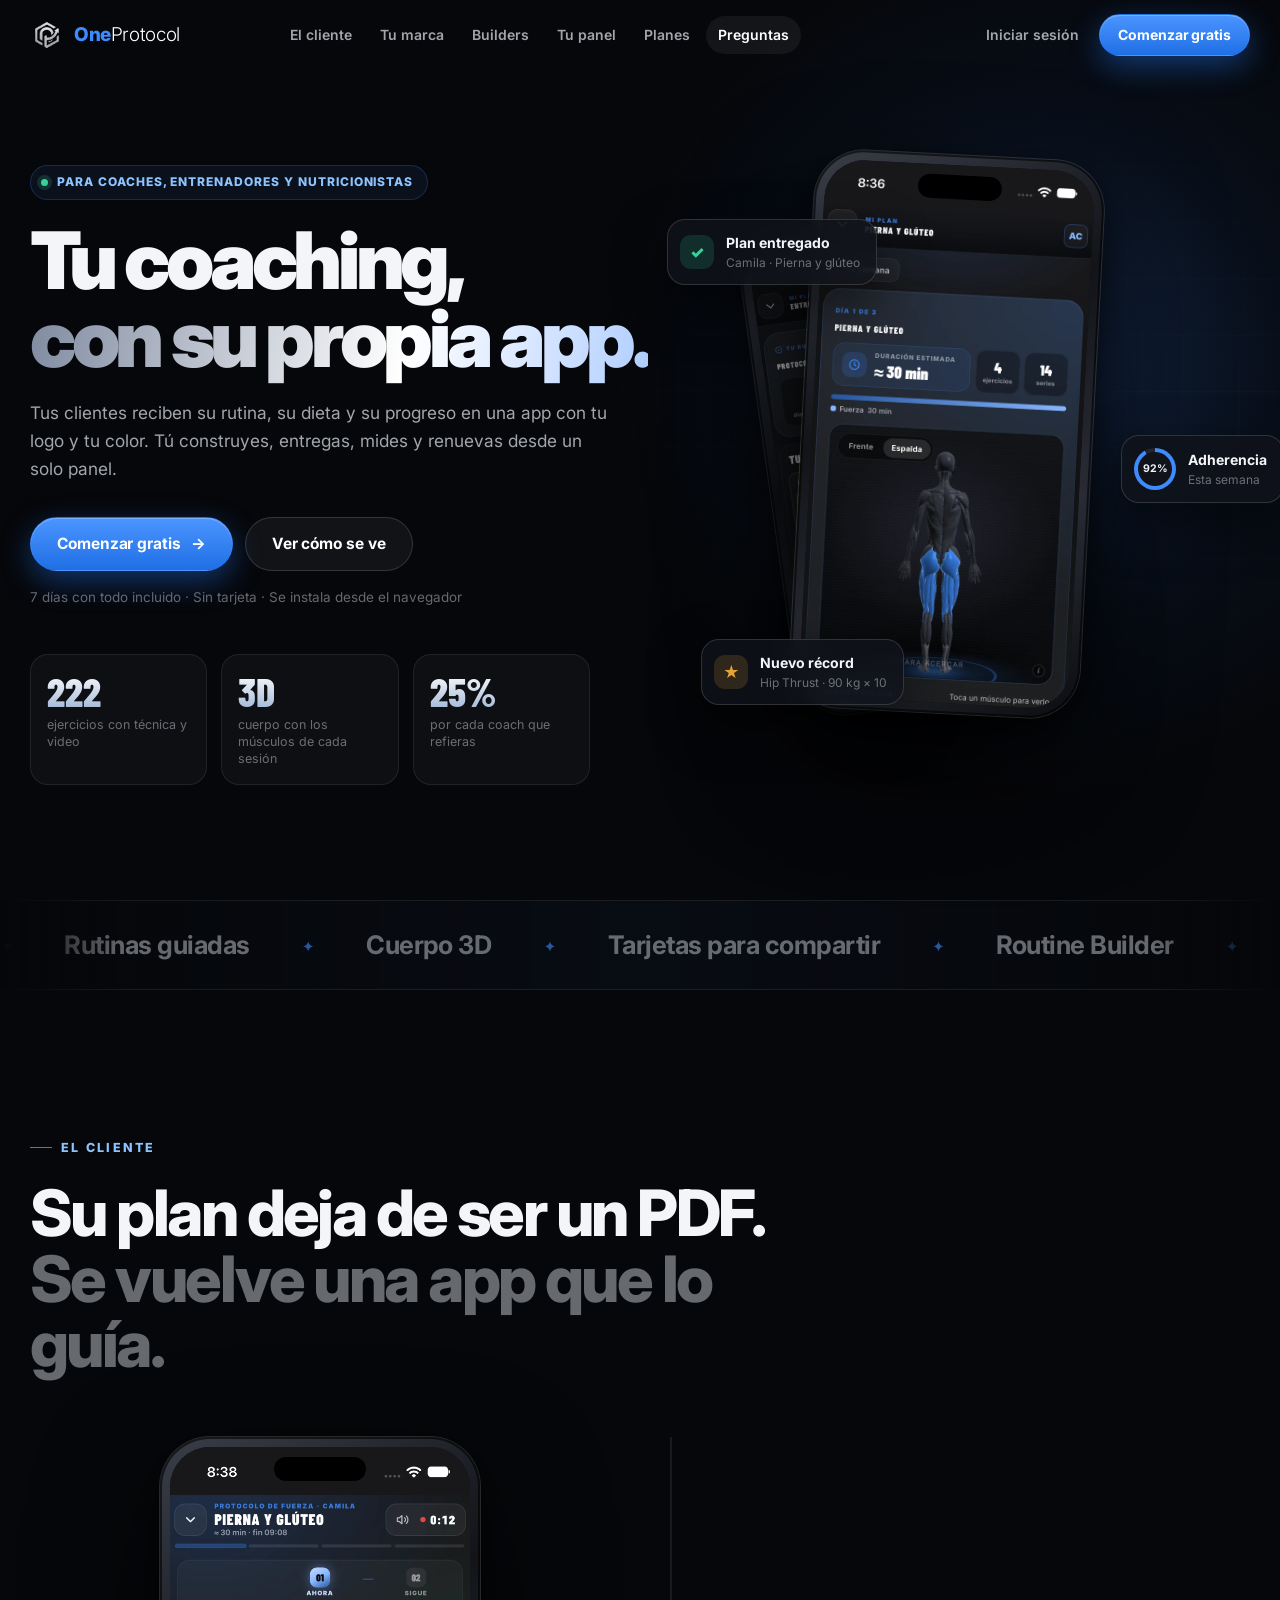
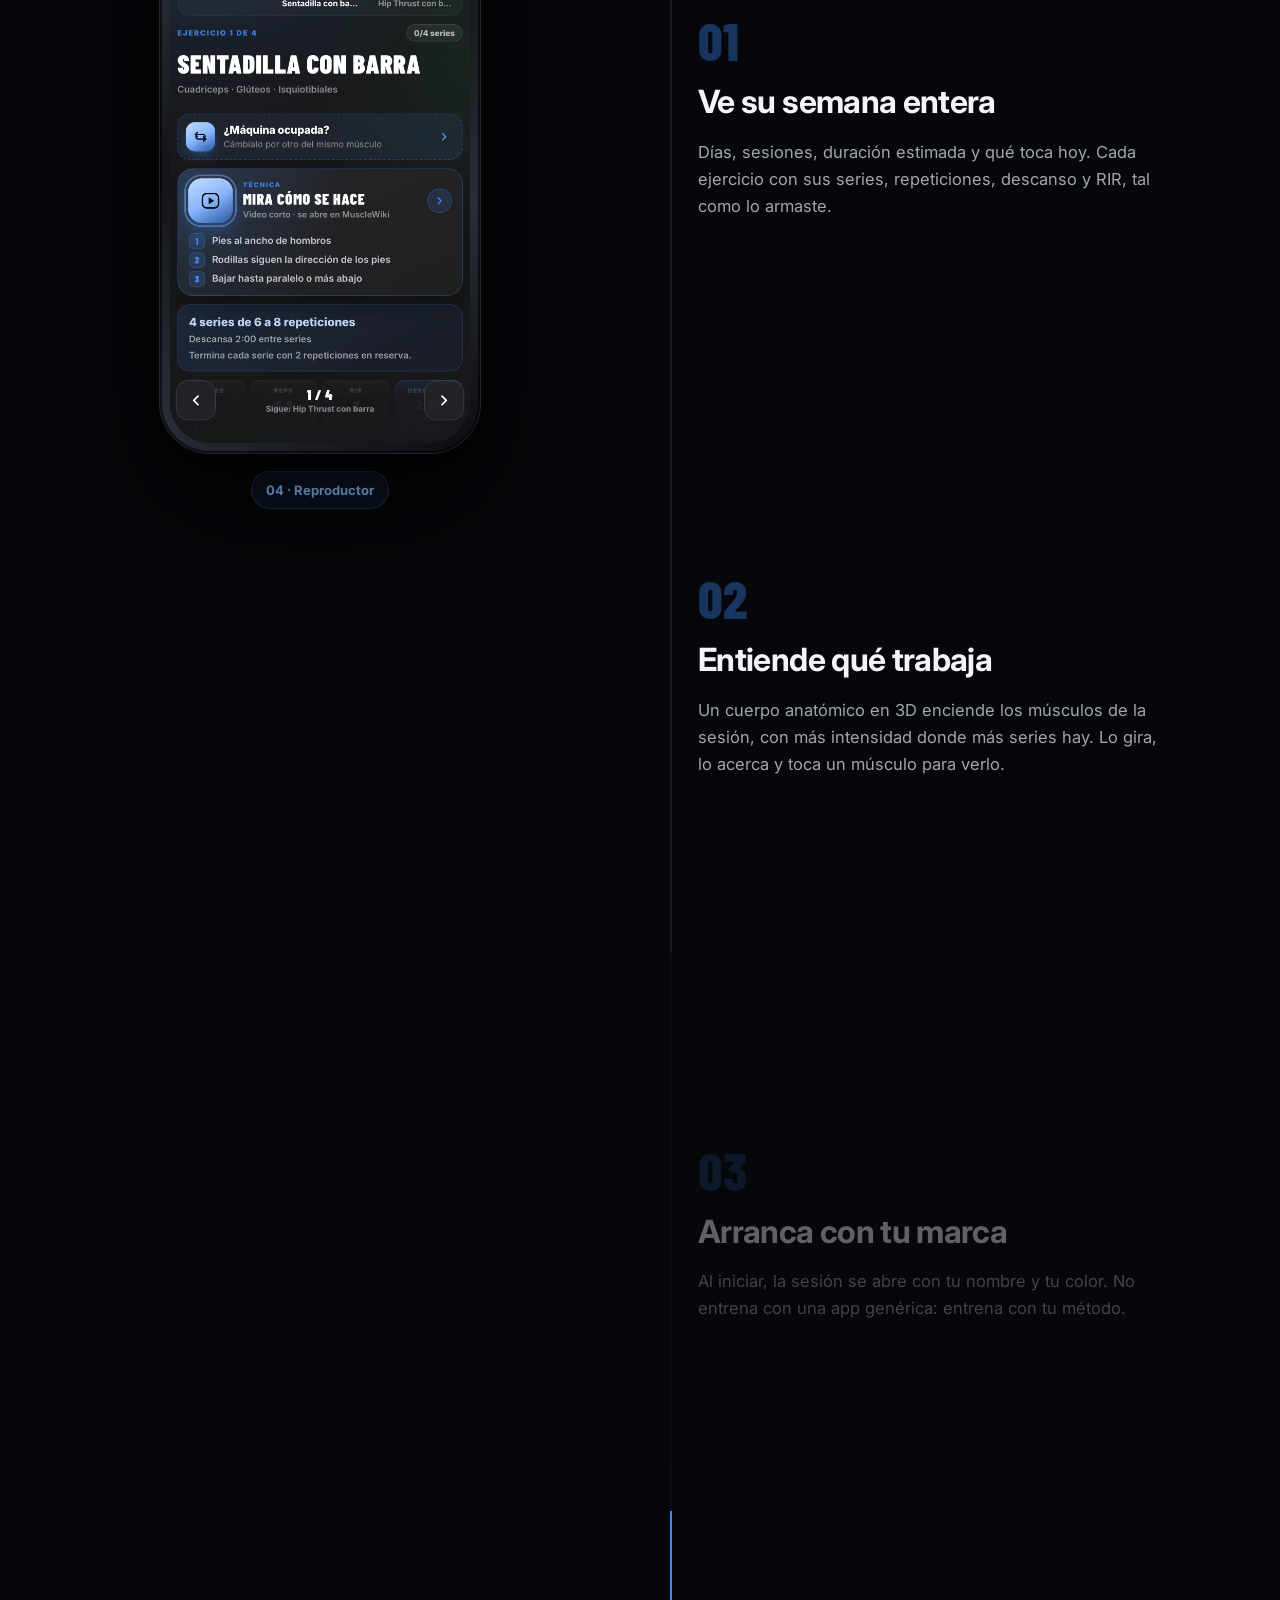
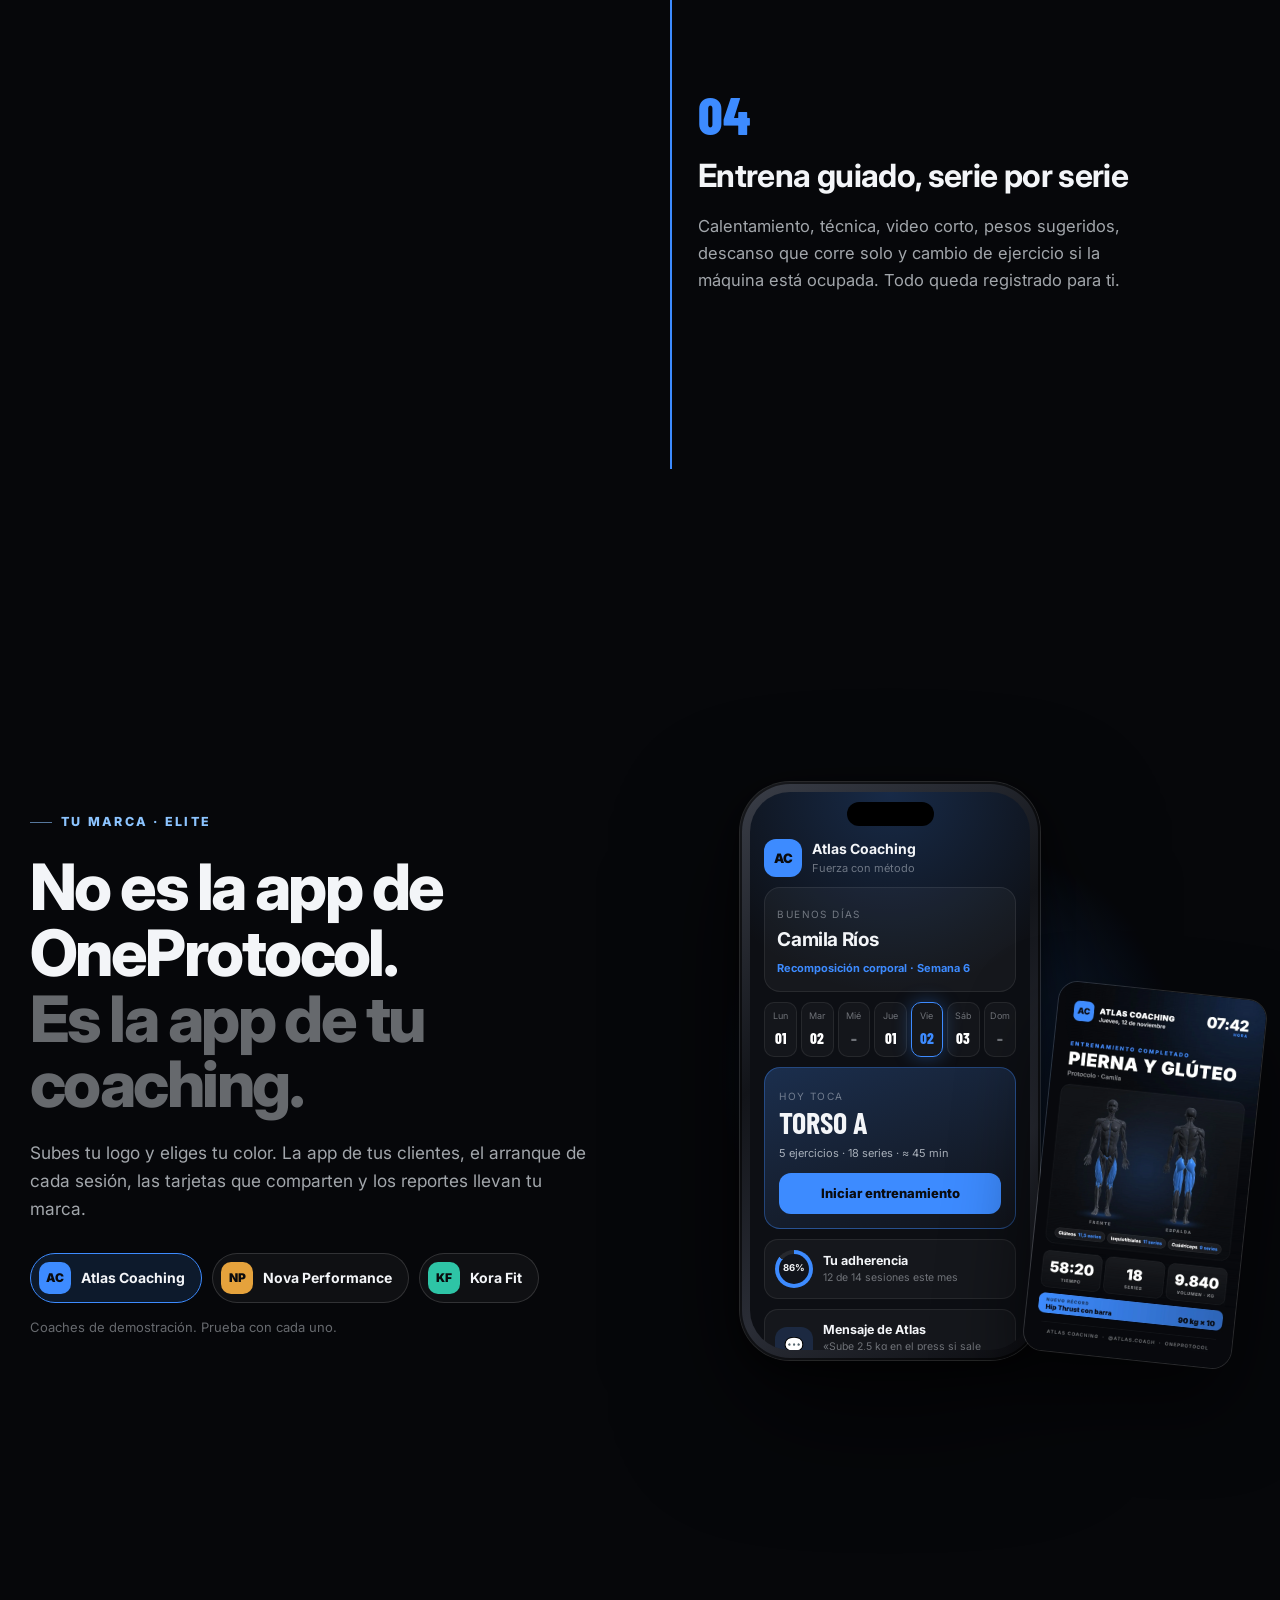
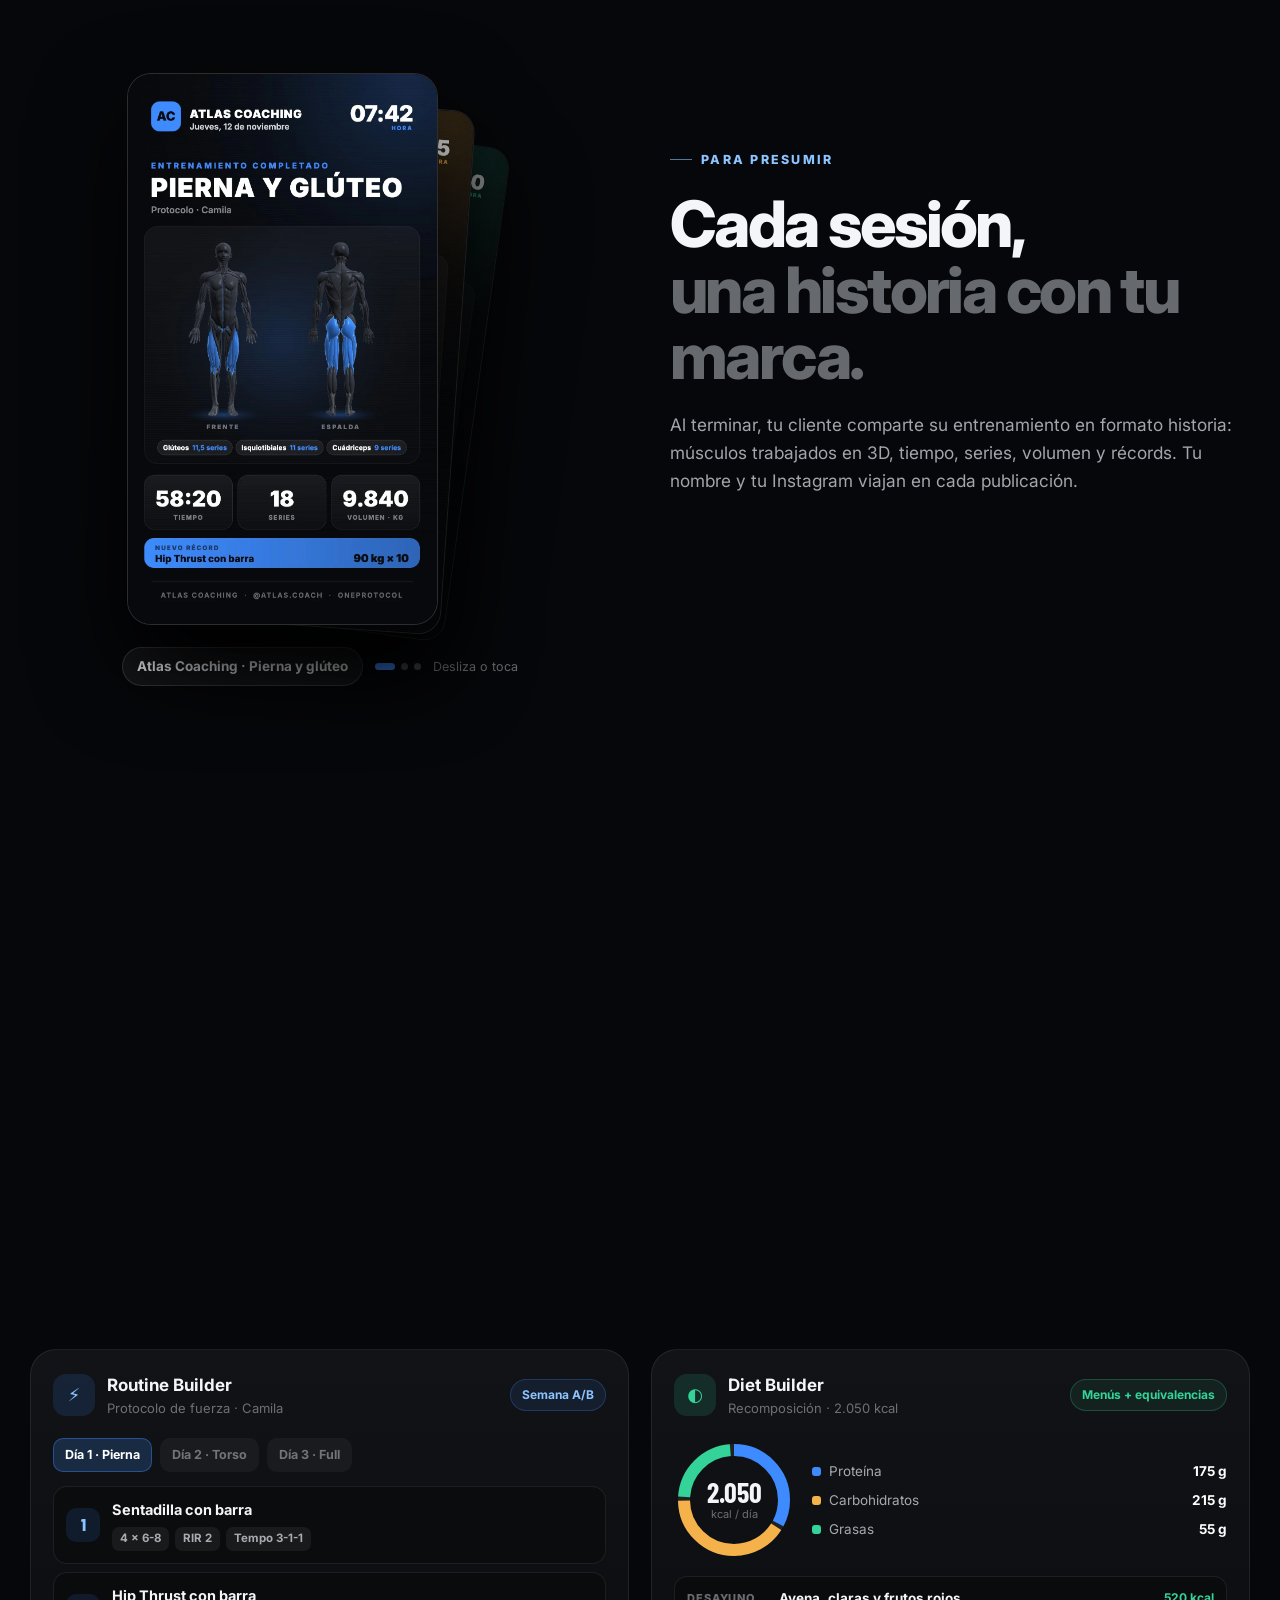
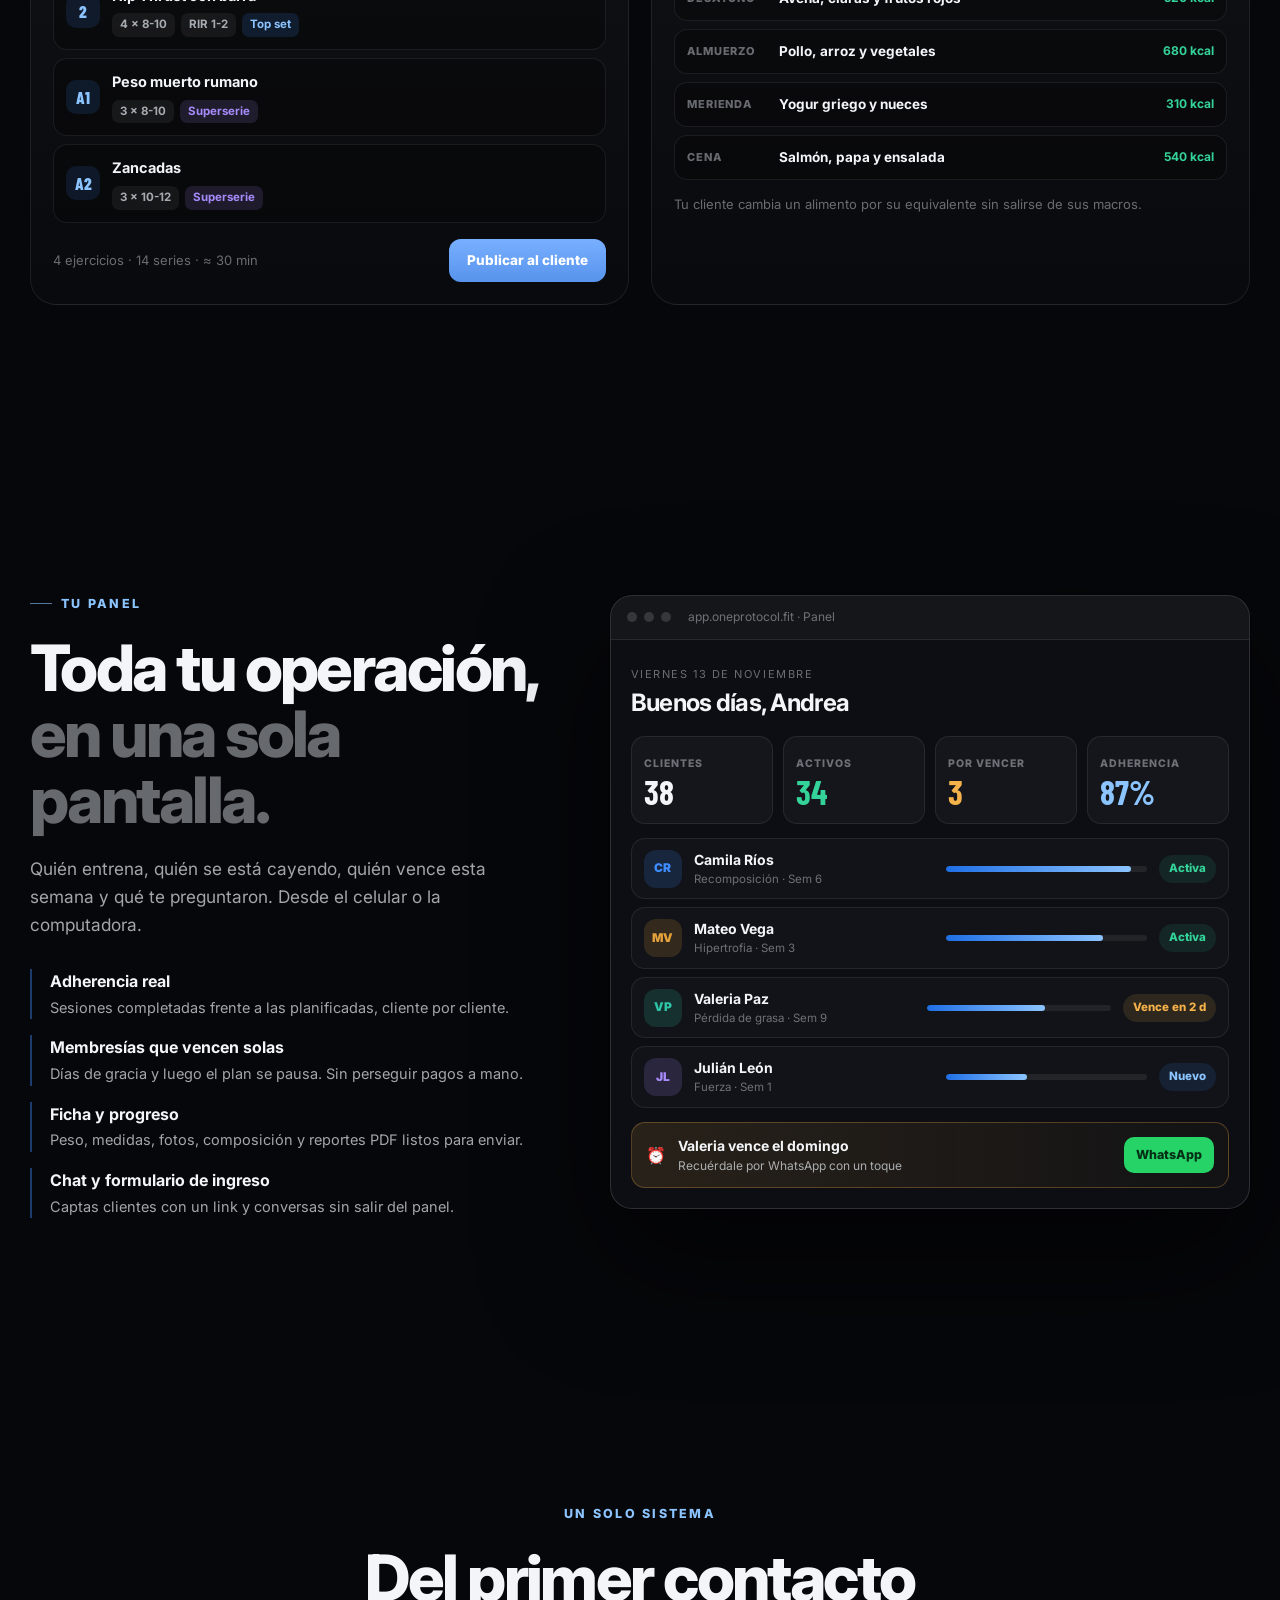
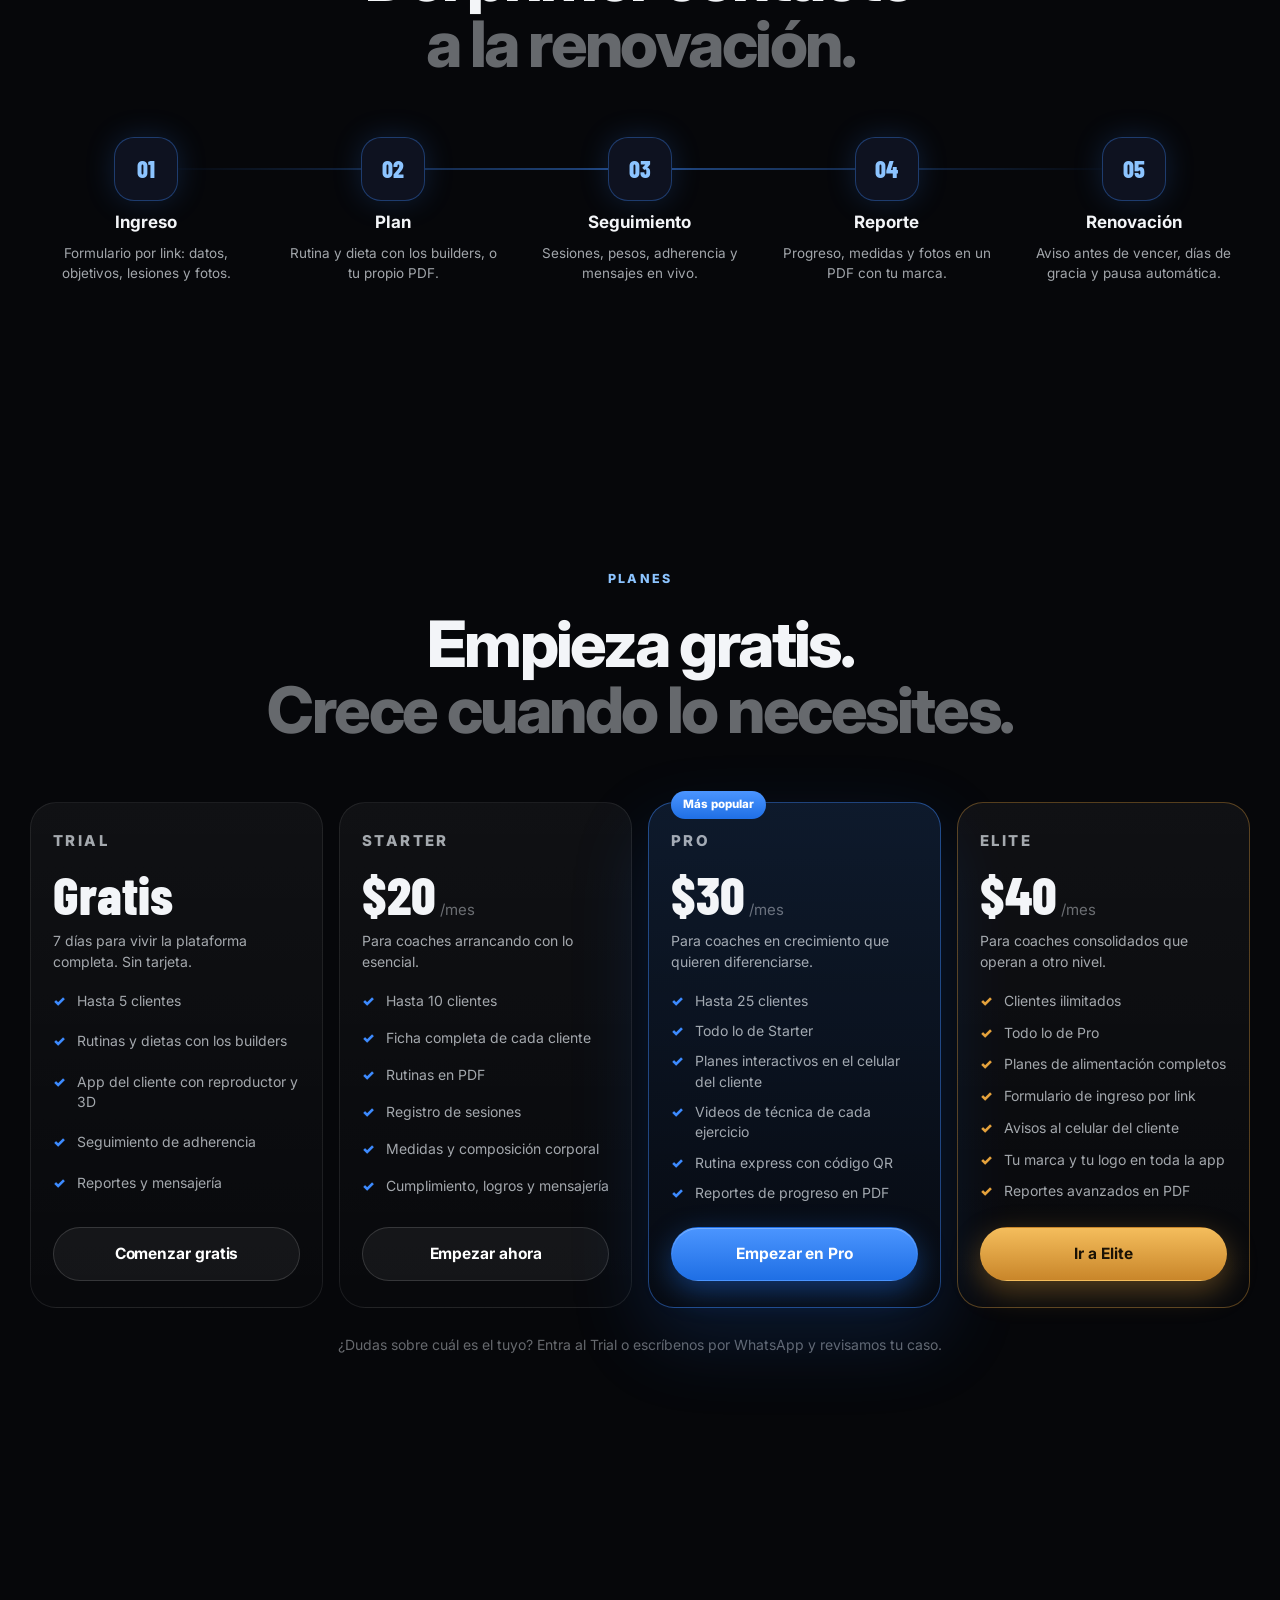
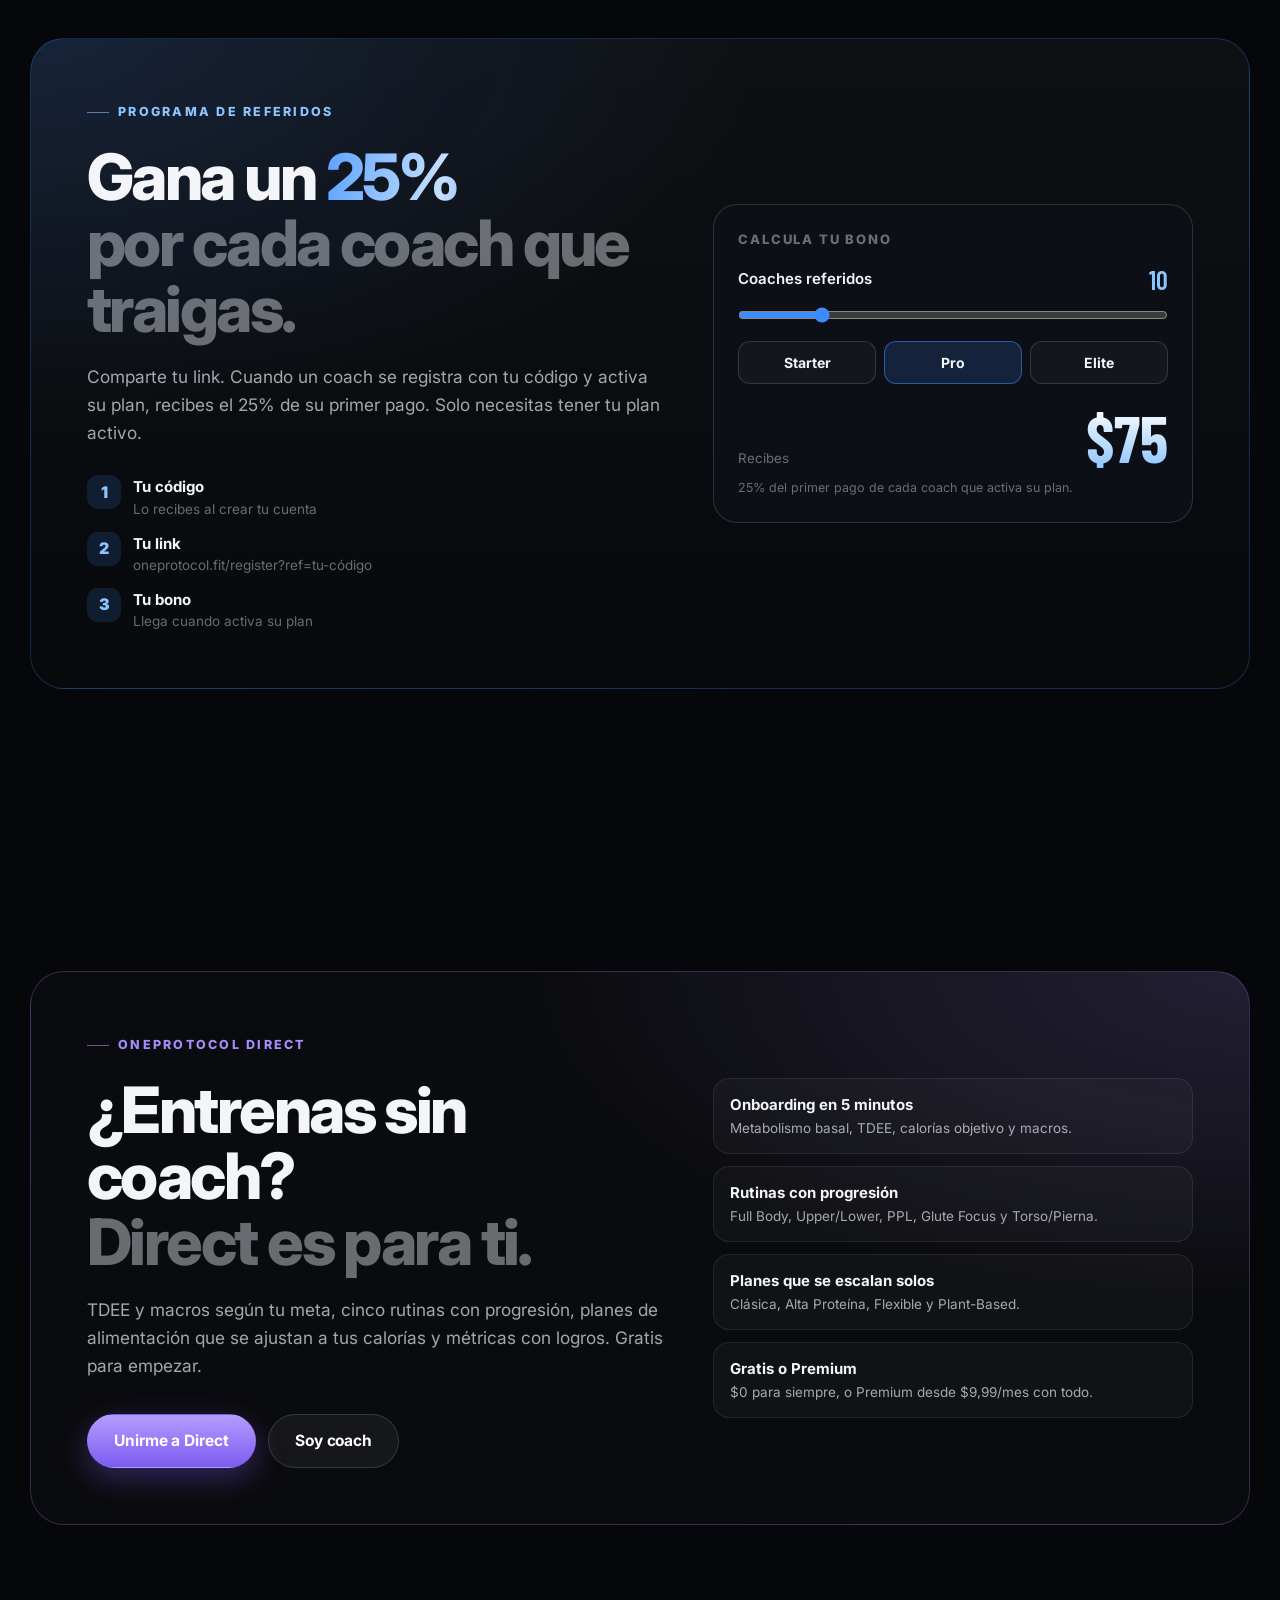
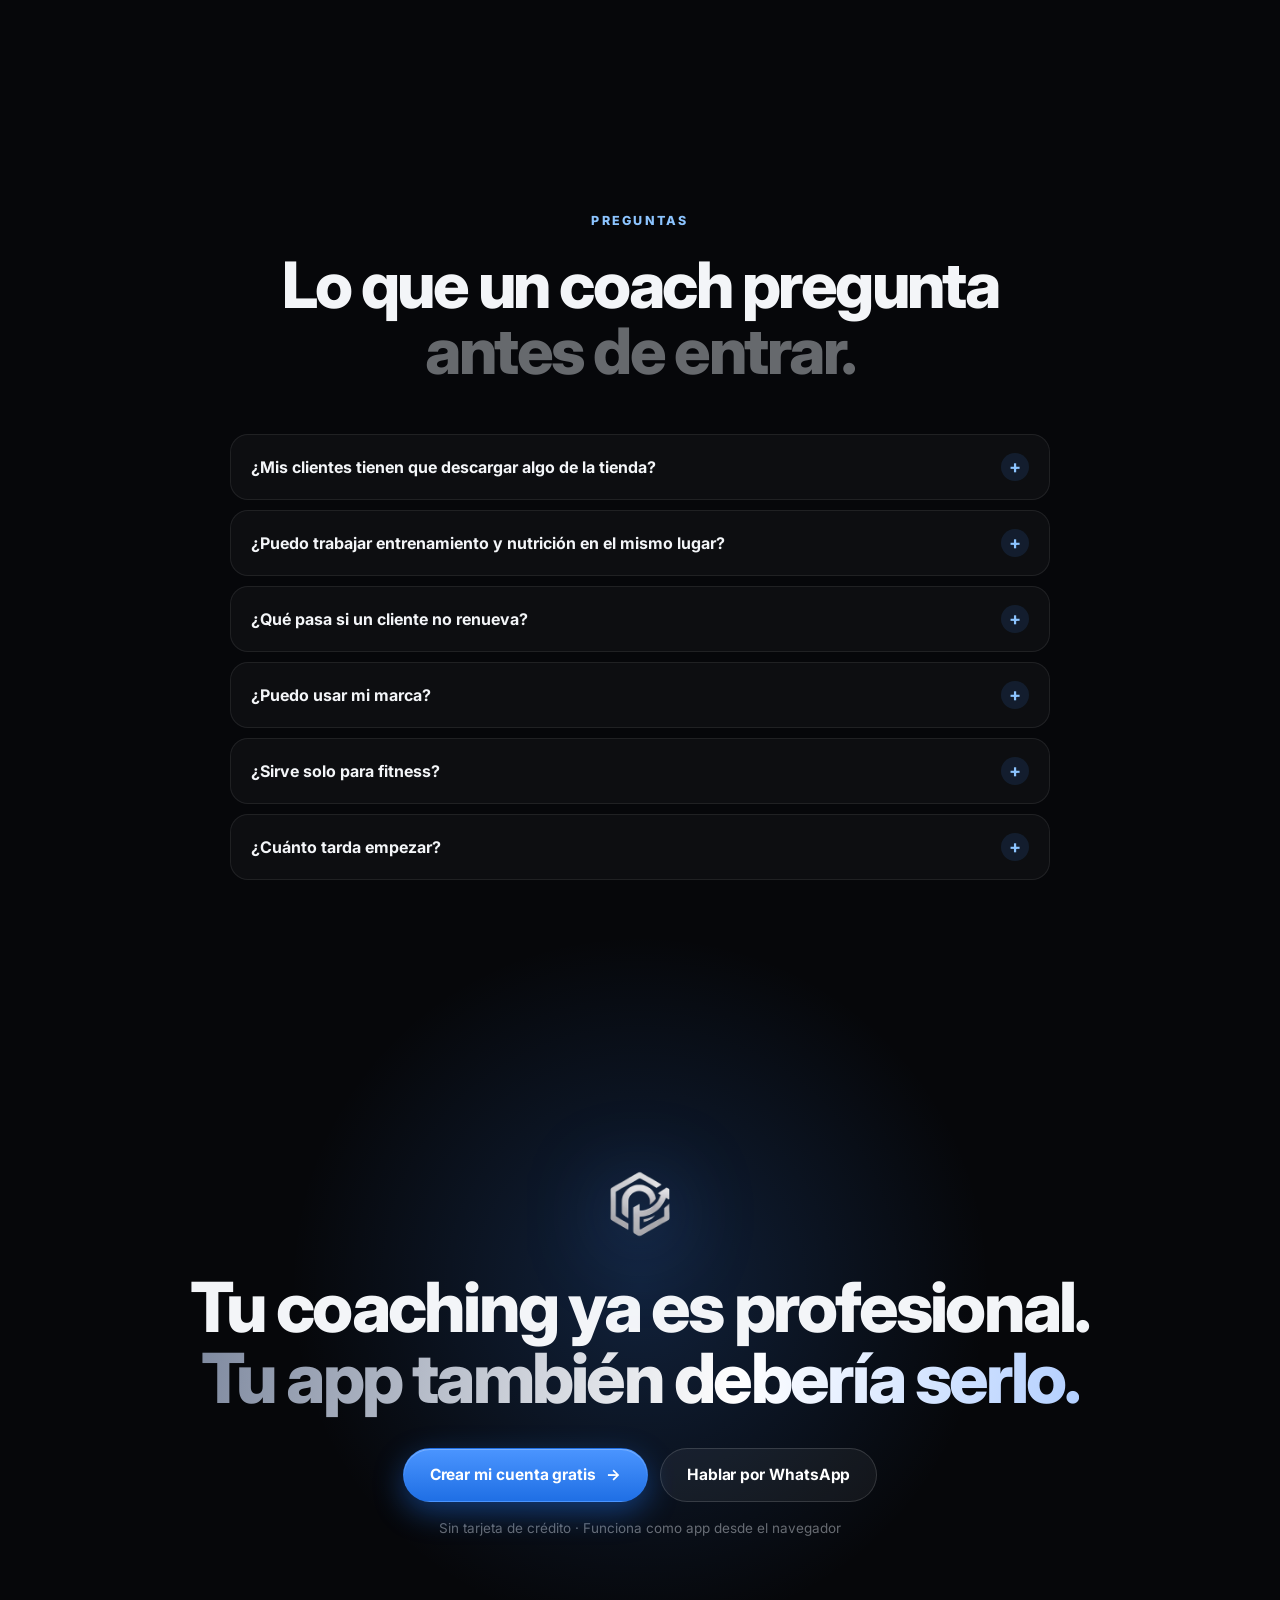
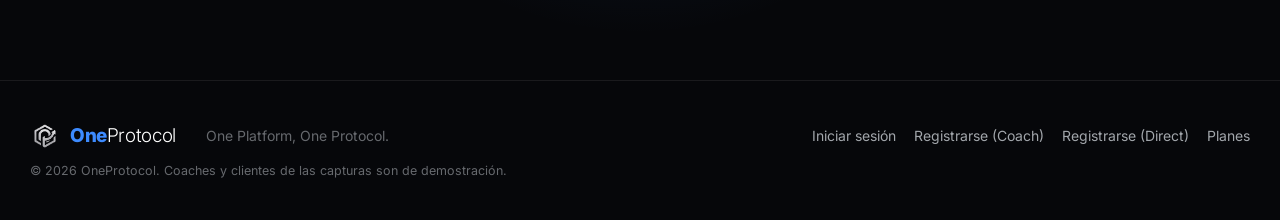
==== commit 33339143: "Web premium: app del cliente con capturas reales, tu marca en vivo, mazo de tarjetas, builders y pan" ====
--- a/index.html
+++ b/index.html
@@ -1,1778 +1,383 @@
-<!DOCTYPE html>
-<html lang="es">
-<head>
-  <meta charset="UTF-8" />
-  <meta name="viewport" content="width=device-width, initial-scale=1.0" />
-  <title>OneProtocol — El panel profesional que tu coaching merece</title>
-  <meta name="description" content="Una plataforma todo-en-uno para entrenadores y coaches. Gestiona clientes, genera reportes PDF, haz seguimiento de adherencia y más. Todo desde un solo lugar." />
-  <link rel="icon" href="icons/icon-192.png" />
-  <link rel="apple-touch-icon" href="icons/apple-touch-icon.png" />
-  <link rel="preconnect" href="https://fonts.googleapis.com" />
-  <link rel="preconnect" href="https://fonts.gstatic.com" crossorigin />
-  <link href="https://fonts.googleapis.com/css2?family=Inter:wght@300;400;500;600;700;800;900&display=swap" rel="stylesheet" />
-  <link rel="stylesheet" href="css/style.css" />
+<!DOCTYPE html>
+<html lang="es">
+<head>
+  <meta charset="UTF-8">
+  <meta name="viewport" content="width=device-width, initial-scale=1, viewport-fit=cover">
+  <title>OneProtocol · La app de tu coaching, con tu marca</title>
+  <meta name="description" content="OneProtocol es la plataforma para coaches: tus clientes reciben su rutina, su dieta y su progreso en una app con tu marca, y tú operas todo desde un solo panel.">
+  <meta name="theme-color" content="#06070a">
+  <meta property="og:title" content="OneProtocol · La app de tu coaching, con tu marca">
+  <meta property="og:description" content="Rutinas guiadas, cuerpo 3D, tarjetas para compartir, builders de rutina y dieta, adherencia y renovaciones. Todo en un solo sistema.">
+  <meta property="og:image" content="https://oneprotocol.fit/assets/shots/card-atlas.webp">
+  <link rel="icon" href="icons/icon-192.png">
+  <link rel="apple-touch-icon" href="icons/apple-touch-icon.png">
+  <link rel="preconnect" href="https://fonts.googleapis.com">
+  <link rel="preconnect" href="https://fonts.gstatic.com" crossorigin>
+  <link href="https://fonts.googleapis.com/css2?family=Inter:wght@400;500;600;700;800;900&family=Barlow+Condensed:wght@700;800&display=swap" rel="stylesheet" media="print" onload="this.media='all'">
+  <noscript><link href="https://fonts.googleapis.com/css2?family=Inter:wght@400;500;600;700;800;900&family=Barlow+Condensed:wght@700;800&display=swap" rel="stylesheet"></noscript>
+  <link rel="preload" as="image" href="assets/shots/app-dia.webp" fetchpriority="high">
+  <link rel="stylesheet" href="css/web.css?v=20261113b">
 </head>
 <body>
-  <svg class="icon-sprite" aria-hidden="true" focusable="false">
-    <symbol id="op-users" viewBox="0 0 24 24">
-      <path d="M9 7a4 4 0 1 0 0 8a4 4 0 0 0 0-8Z"/>
-      <path d="M3 21v-2a4 4 0 0 1 4-4h4a4 4 0 0 1 4 4v2"/>
-      <path d="M16 4.2a4 4 0 0 1 0 7.6"/>
-      <path d="M21 21v-2a4 4 0 0 0-3-3.85"/>
-    </symbol>
-    <symbol id="op-activity" viewBox="0 0 24 24">
-      <path d="M3 12h4l2.5-6l5 12l2.5-6h4"/>
-    </symbol>
-    <symbol id="op-report" viewBox="0 0 24 24">
-      <path d="M14 3v4a1 1 0 0 0 1 1h4"/>
-      <path d="M17 21H7a2 2 0 0 1-2-2V5a2 2 0 0 1 2-2h7l5 5v11a2 2 0 0 1-2 2Z"/>
-      <path d="M9 13h6"/>
-      <path d="M9 17h4"/>
-    </symbol>
-    <symbol id="op-qr" viewBox="0 0 24 24">
-      <path d="M4 4h6v6H4z"/>
-      <path d="M14 4h6v6h-6z"/>
-      <path d="M4 14h6v6H4z"/>
-      <path d="M14 14h2v2h-2z"/>
-      <path d="M18 14h2v4h-4v2"/>
-      <path d="M14 20h.01"/>
-    </symbol>
-    <symbol id="op-message" viewBox="0 0 24 24">
-      <path d="M5 19l-2 2V5a2 2 0 0 1 2-2h14a2 2 0 0 1 2 2v10a2 2 0 0 1-2 2H8z"/>
-      <path d="M8 9h8"/>
-      <path d="M8 13h5"/>
-    </symbol>
-    <symbol id="op-clipboard-check" viewBox="0 0 24 24">
-      <path d="M9 5h6"/>
-      <path d="M9 5a3 3 0 0 1 6 0"/>
-      <path d="M9 5H7a2 2 0 0 0-2 2v12a2 2 0 0 0 2 2h10a2 2 0 0 0 2-2V7a2 2 0 0 0-2-2h-2"/>
-      <path d="M9 14l2 2l4-4"/>
-    </symbol>
-    <symbol id="op-badge" viewBox="0 0 24 24">
-      <path d="M12 3l2.3 2.1l3.1-.4l.6 3.1l2.7 1.6l-1.3 2.9l1.3 2.9l-2.7 1.6l-.6 3.1l-3.1-.4L12 21l-2.3-2.1l-3.1.4l-.6-3.1l-2.7-1.6l1.3-2.9l-1.3-2.9L6 7.2l.6-3.1l3.1.4z"/>
-      <path d="M9 12l2 2l4-4"/>
-    </symbol>
-    <symbol id="op-chart" viewBox="0 0 24 24">
-      <path d="M4 19V5"/>
-      <path d="M4 19h16"/>
-      <path d="M8 15v-4"/>
-      <path d="M12 15V8"/>
-      <path d="M16 15v-6"/>
-    </symbol>
-    <symbol id="op-calendar-lock" viewBox="0 0 24 24">
-      <path d="M4 7a2 2 0 0 1 2-2h12a2 2 0 0 1 2 2v5"/>
-      <path d="M16 3v4"/>
-      <path d="M8 3v4"/>
-      <path d="M4 11h16"/>
-      <path d="M8 15h4"/>
-      <path d="M16 18v-1.5a2 2 0 0 1 4 0V18"/>
-      <path d="M15 18h6v4h-6z"/>
-    </symbol>
-    <symbol id="op-trophy" viewBox="0 0 24 24">
-      <path d="M8 21h8"/>
-      <path d="M12 17v4"/>
-      <path d="M7 4h10v6a5 5 0 0 1-10 0z"/>
-      <path d="M5 5H4a2 2 0 0 0 0 4h3"/>
-      <path d="M19 5h1a2 2 0 0 1 0 4h-3"/>
-    </symbol>
-    <symbol id="op-bowl" viewBox="0 0 24 24">
-      <path d="M4 11h16a8 8 0 0 1-16 0Z"/>
-      <path d="M8 11V8a4 4 0 0 1 8 0v3"/>
-      <path d="M12 7v4"/>
-    </symbol>
-    <symbol id="op-dumbbell" viewBox="0 0 24 24">
-      <path d="M6.5 6.5l11 11"/>
-      <path d="M3 3l3 3"/>
-      <path d="M18 18l3 3"/>
-      <path d="M4 8l4-4"/>
-      <path d="M16 20l4-4"/>
-      <path d="M9 15l6-6"/>
-    </symbol>
-    <symbol id="op-tag" viewBox="0 0 24 24">
-      <path d="M20 13l-7 7a2.8 2.8 0 0 1-4 0l-6-6V4h10z"/>
-      <path d="M7.5 7.5h.01"/>
-    </symbol>
-    <symbol id="op-share" viewBox="0 0 24 24">
-      <path d="M18 8a3 3 0 1 0-2.83-4"/>
-      <path d="M6 15a3 3 0 1 0 2.83 4"/>
-      <path d="M8.6 13.5l6.8 4"/>
-      <path d="M15.4 6.5l-6.8 4"/>
-    </symbol>
-    <symbol id="op-coin" viewBox="0 0 24 24">
-      <path d="M12 3a9 9 0 1 0 0 18a9 9 0 0 0 0-18Z"/>
-      <path d="M12 7v10"/>
-      <path d="M9.5 9.5h4a1.5 1.5 0 0 1 0 3h-3a1.5 1.5 0 0 0 0 3H15"/>
-    </symbol>
-    <symbol id="op-shield-check" viewBox="0 0 24 24">
-      <path d="M12 22s8-4 8-10V5l-8-3l-8 3v7c0 6 8 10 8 10Z"/>
-      <path d="M9 12l2 2l4-4"/>
-    </symbol>
-    <symbol id="op-bolt" viewBox="0 0 24 24">
-      <path d="M13 2L4 14h7l-1 8l10-12h-7z"/>
-    </symbol>
-    <symbol id="op-clock" viewBox="0 0 24 24">
-      <path d="M12 3a9 9 0 1 0 0 18a9 9 0 0 0 0-18Z"/>
-      <path d="M12 7v5l3 2"/>
-    </symbol>
-    <symbol id="op-apple" viewBox="0 0 24 24">
-      <path d="M12 7c2.5-3 5-2 6-1c2 2 1.5 7.5-1 11c-1.2 1.7-2.6 3-4 3c-.7 0-1.3-.4-2-.4s-1.3.4-2 .4c-1.4 0-2.8-1.3-4-3c-2.5-3.5-3-9-1-11c1-1 3.5-2 6 1"/>
-      <path d="M12 7c0-2 1-3.5 3-4"/>
-    </symbol>
-    <symbol id="op-trending" viewBox="0 0 24 24">
-      <path d="M3 17l6-6l4 4l7-7"/>
-      <path d="M14 8h6v6"/>
-    </symbol>
-    <symbol id="op-check" viewBox="0 0 24 24">
-      <path d="M5 12l4 4L19 6"/>
-    </symbol>
-    <symbol id="op-x" viewBox="0 0 24 24">
-      <path d="M6 6l12 12"/>
-      <path d="M18 6L6 18"/>
-    </symbol>
-  </svg>
-
-  <!-- ═══ NAV ═══ -->
-  <nav class="nav">
-    <div class="nav-inner container">
-      <a href="/" class="nav-logo">
-        <img src="icons/logo-full.webp" alt="OneProtocol" class="logo-img" />
-      </a>
-      <div class="nav-actions">
-        <a href="#pricing" class="btn-ghost" data-track="nav_pricing">Planes</a>
-        <a href="https://app.oneprotocol.fit" class="btn-ghost" data-track="nav_login">Iniciar sesión</a>
-        <a href="/register" class="btn-primary" target="_blank" rel="noopener" data-track="nav_register">Comenzar gratis</a>
-      </div>
-    </div>
-  </nav>
-
-  <!-- ═══ HERO ═══ -->
-  <section class="hero">
-    <div class="hero-glow"></div>
-    <div class="container hero-inner">
-      <div class="badge reveal">
-        <span class="badge-dot"></span>
-        Sistema operativo para coaching profesional
-      </div>
-      <h1 class="hero-title reveal stagger-1">
-        Opera tu coaching<br><em></em>
-      </h1>
-      <p class="hero-sub reveal stagger-2">
-        Gestiona clientes, entrega planes, mide adherencia y controla renovaciones desde un solo sistema. Menos WhatsApp, hojas y PDFs dispersos; más claridad para ti y una experiencia más profesional para tus clientes.
-      </p>
-      <div class="hero-ctas reveal stagger-3">
-        <a href="/register" class="btn-primary btn-lg touch-scale" target="_blank" rel="noopener" data-track="hero_register">Comenzar gratis →</a>
-        <a href="#pricing" class="btn-ghost btn-lg touch-scale" data-track="hero_pricing">Ver planes</a>
-      </div>
-      <div class="hero-points reveal stagger-3">
-        <span class="hero-point">Panel móvil del coach</span>
-        <span class="hero-point">App del cliente</span>
-        <span class="hero-point">Membresías automatizadas</span>
-      </div>
-      <p class="hero-note reveal stagger-3">Sin tarjeta de crédito · Funciona como app desde el navegador · Listo para operar en minutos</p>
-    </div>
-    <div class="hero-visual container">
-      <div class="mobile-showcase reveal stagger-3">
-        <div class="showcase-ribbon">
-          <span>Vistas reales de la experiencia móvil</span>
-          <strong>coach + cliente</strong>
-        </div>
-
-        <img src="/images/mockup-2.png" alt="Vista móvil del cliente en OneProtocol" class="showcase-side showcase-side--left" loading="lazy" decoding="async">
-
-        <div class="phone-carousel-outer">
-
-        <div class="phone-carousel" id="phoneCarousel">
-
-          <!-- ── SLIDE 1: Panel móvil del coach ── -->
-          <div class="phone-slide">
-            <img src="/images/mockup-1.png" alt="Panel móvil del coach" class="phone-img" fetchpriority="high" decoding="async">
-          </div>
-
-          <!-- ── SLIDE 2: Vista del cliente (Sofía) ── -->
-          <div class="phone-slide">
-            <img src="/images/mockup-2.png" alt="Vista del cliente" class="phone-img" loading="lazy" decoding="async">
-          </div>
-
-          <!-- ── SLIDE 3: Progreso y métricas ── -->
-          <div class="phone-slide">
-            <img src="/images/mockup-3.png" alt="Progreso y métricas" class="phone-img" loading="lazy" decoding="async">
-          </div>
-
-          <!-- ── SLIDE 4: IMC - Composición ── -->
-          <div class="phone-slide">
-            <img src="/images/mockup-4.png" alt="IMC - Composición" class="phone-img" loading="lazy" decoding="async">
-          </div>
-
-          <!-- ── SLIDE 5: Bitácora de entrenamiento ── -->
-          <div class="phone-slide">
-            <img src="/images/mockup-5.png" alt="Bitácora de entrenamiento" class="phone-img" loading="lazy" decoding="async">
-          </div>
-
-        </div><!-- /phone-carousel -->
-
-        <!-- Dots + label -->
-        <div class="pcd-wrap">
-          <button class="pcd active" data-s="0"></button>
-          <button class="pcd" data-s="1"></button>
-          <button class="pcd" data-s="2"></button>
-          <button class="pcd" data-s="3"></button>
-          <button class="pcd" data-s="4"></button>
-        </div>
-        <div class="pcl-wrap">
-          <span class="pcl active">Panel móvil del coach</span>
-          <span class="pcl">Vista del cliente</span>
-          <span class="pcl">Progreso y métricas</span>
-          <span class="pcl">IMC - Composición</span>
-          <span class="pcl">Bitácora de entrenamiento</span>
-        </div>
-
-        </div><!-- /phone-carousel-outer -->
-
-        <img src="/images/mockup-3.png" alt="Vista móvil de progreso en OneProtocol" class="showcase-side showcase-side--right" loading="lazy" decoding="async">
-
-        <div class="showcase-trust">
-          <span>Vistas del producto actual</span>
-          <span>Producto móvil primero</span>
-          <span>Capturas del flujo actual</span>
-        </div>
-      </div><!-- /mobile-showcase -->
+  <a class="skip" href="#main">Saltar al contenido</a>
+  <div class="progress" aria-hidden="true"><i id="progress"></i></div>
+
+  <header class="nav" id="nav">
+    <a class="nav-logo" href="#top" aria-label="OneProtocol, inicio">
+      <img src="assets/op-symbol.webp" alt="" width="34" height="34">
+      <span>One<b>Protocol</b></span>
+    </a>
+    <nav class="nav-links" id="nav-links" aria-label="Secciones">
+      <a href="#cliente">El cliente</a>
+      <a href="#marca">Tu marca</a>
+      <a href="#builders">Builders</a>
+      <a href="#panel">Tu panel</a>
+      <a href="#planes">Planes</a>
+      <a href="#faq">Preguntas</a>
+      <a class="nav-login-m" href="https://app.oneprotocol.fit">Iniciar sesión</a>
+    </nav>
+    <div class="nav-cta">
+      <a class="nav-login" href="https://app.oneprotocol.fit">Iniciar sesión</a>
+      <a class="btn btn-sm btn-blue" href="/register">Comenzar gratis</a>
+      <button class="nav-menu" id="nav-menu" type="button" aria-label="Abrir menú" aria-expanded="false" aria-controls="nav-links"><i></i><i></i></button>
     </div>
-  </section>
-
-  <!-- ═══ SOCIAL PROOF BAR ═══ -->
-  <div class="proof-bar">
-    <div class="container proof-inner">
-      <span class="proof-item">✦ Panel coach + app cliente</span>
-      <span class="proof-sep">·</span>
-      <span class="proof-item">✦ Routine Builder + Diet Builder</span>
-      <span class="proof-sep">·</span>
-      <span class="proof-item">✦ Reportes PDF y adherencia</span>
-      <span class="proof-sep">·</span>
-      <span class="proof-item">✦ Quick Routine con QR</span>
-      <span class="proof-sep">·</span>
-      <span class="proof-item">✦ Branding y control de membresías</span>
+  </header>
+
+  <main id="main">
+    <!-- ── HERO ── -->
+    <section class="hero" id="top" aria-labelledby="hero-title">
+      <div class="hero-aura" aria-hidden="true"></div>
+      <div class="hero-grid" aria-hidden="true"></div>
+      <div class="hero-copy">
+        <p class="kicker rv"><span class="dot"></span>Para coaches, entrenadores y nutricionistas</p>
+        <h1 id="hero-title" class="hero-title rv" style="--d:.06s">Tu coaching,<br><span class="shine">con su propia app.</span></h1>
+        <p class="lede rv" style="--d:.12s">Tus clientes reciben su rutina, su dieta y su progreso en una app con tu logo y tu color. Tú construyes, entregas, mides y renuevas desde un solo panel.</p>
+        <div class="hero-ctas rv" style="--d:.18s">
+          <a class="btn btn-blue" href="/register">Comenzar gratis <span aria-hidden="true">→</span></a>
+          <a class="btn btn-ghost" href="#cliente">Ver cómo se ve</a>
+        </div>
+        <p class="hero-note rv" style="--d:.24s">7 días con todo incluido · Sin tarjeta · Se instala desde el navegador</p>
+        <ul class="hero-stats rv" style="--d:.3s" aria-label="En números">
+          <li><b data-count="222">222</b><span>ejercicios con técnica y video</span></li>
+          <li><b>3D</b><span>cuerpo con los músculos de cada sesión</span></li>
+          <li><b data-count="25" data-suffix="%">25%</b><span>por cada coach que refieras</span></li>
+        </ul>
+      </div>
+      <div class="hero-visual" aria-hidden="true">
+        <div class="phone hero-back rv" style="--d:.2s"><div class="phone-screen"><img src="assets/shots/app-rutina.webp" alt="" width="1206" height="2320"></div></div>
+        <div class="phone hero-front rv" style="--d:.1s"><div class="phone-screen"><img src="assets/shots/app-dia.webp" alt="" width="1206" height="2320"></div></div>
+        <div class="chip chip-a"><span class="chip-ic ok">✓</span><span><b>Plan entregado</b><small>Camila · Pierna y glúteo</small></span></div>
+        <div class="chip chip-b"><span class="chip-ring" style="--p:92"><b>92%</b></span><span><b>Adherencia</b><small>Esta semana</small></span></div>
+        <div class="chip chip-c"><span class="chip-ic gold">★</span><span><b>Nuevo récord</b><small>Hip Thrust · 90 kg × 10</small></span></div>
+      </div>
+    </section>
+
+    <section class="marquee" aria-label="Lo que incluye">
+      <div class="marquee-track">
+        <span>Rutinas guiadas</span><span>Cuerpo 3D</span><span>Tarjetas para compartir</span><span>Routine Builder</span><span>Diet Builder</span><span>Equivalencias</span><span>Superseries y tempo</span><span>Adherencia</span><span>Reportes PDF</span><span>Chat con tu cliente</span><span>Formulario de ingreso</span><span>Membresías que vencen solas</span><span>Tu marca</span>
+        <span aria-hidden="true">Rutinas guiadas</span><span aria-hidden="true">Cuerpo 3D</span><span aria-hidden="true">Tarjetas para compartir</span><span aria-hidden="true">Routine Builder</span><span aria-hidden="true">Diet Builder</span><span aria-hidden="true">Equivalencias</span><span aria-hidden="true">Superseries y tempo</span><span aria-hidden="true">Adherencia</span><span aria-hidden="true">Reportes PDF</span><span aria-hidden="true">Chat con tu cliente</span><span aria-hidden="true">Formulario de ingreso</span><span aria-hidden="true">Membresías que vencen solas</span><span aria-hidden="true">Tu marca</span>
+      </div>
+    </section>
+
+    <!-- ── EL CLIENTE: historia con el teléfono fijo ── -->
+    <section class="sec story" id="cliente" aria-labelledby="story-title">
+      <div class="sec-head rv">
+        <p class="eyebrow">El cliente</p>
+        <h2 id="story-title">Su plan deja de ser un PDF.<br><span class="dim">Se vuelve una app que lo guía.</span></h2>
+      </div>
+      <div class="story-grid">
+        <div class="story-stick">
+          <div class="phone story-phone">
+            <div class="phone-screen" id="story-screen">
+              <img class="is-on" data-shot="1" src="assets/shots/app-rutina.webp" alt="Rutina de la semana en la app del cliente" width="1206" height="2320" loading="lazy">
+              <img data-shot="2" src="assets/shots/app-dia.webp" alt="Día de entrenamiento con el cuerpo 3D y los músculos que trabaja" width="1206" height="2320" loading="lazy">
+              <img data-shot="3" src="assets/shots/app-launch.webp" alt="Arranque del entrenamiento con la marca del coach" width="1206" height="2320" loading="lazy">
+              <img data-shot="4" src="assets/shots/app-player.webp" alt="Reproductor de rutina: ejercicio, técnica, series y descanso" width="1206" height="2320" loading="lazy">
+            </div>
+          </div>
+          <p class="story-tag" id="story-tag">01 · Su semana</p>
+        </div>
+        <ol class="story-steps">
+          <li class="story-step is-on" data-step="1">
+            <span class="step-n">01</span>
+            <h3>Ve su semana entera</h3>
+            <p>Días, sesiones, duración estimada y qué toca hoy. Cada ejercicio con sus series, repeticiones, descanso y RIR, tal como lo armaste.</p>
+          </li>
+          <li class="story-step" data-step="2">
+            <span class="step-n">02</span>
+            <h3>Entiende qué trabaja</h3>
+            <p>Un cuerpo anatómico en 3D enciende los músculos de la sesión, con más intensidad donde más series hay. Lo gira, lo acerca y toca un músculo para verlo.</p>
+          </li>
+          <li class="story-step" data-step="3">
+            <span class="step-n">03</span>
+            <h3>Arranca con tu marca</h3>
+            <p>Al iniciar, la sesión se abre con tu nombre y tu color. No entrena con una app genérica: entrena con tu método.</p>
+          </li>
+          <li class="story-step" data-step="4">
+            <span class="step-n">04</span>
+            <h3>Entrena guiado, serie por serie</h3>
+            <p>Calentamiento, técnica, video corto, pesos sugeridos, descanso que corre solo y cambio de ejercicio si la máquina está ocupada. Todo queda registrado para ti.</p>
+          </li>
+        </ol>
+      </div>
+    </section>
+
+    <!-- ── TU MARCA ── -->
+    <section class="sec brand" id="marca" aria-labelledby="brand-title" data-brand="atlas">
+      <div class="brand-grid">
+        <div class="brand-copy">
+          <p class="eyebrow rv">Tu marca · Elite</p>
+          <h2 id="brand-title" class="rv">No es la app de OneProtocol.<br><span class="dim">Es la app de tu coaching.</span></h2>
+          <p class="lede rv">Subes tu logo y eliges tu color. La app de tus clientes, el arranque de cada sesión, las tarjetas que comparten y los reportes llevan tu marca.</p>
+          <div class="brand-pick rv" role="group" aria-label="Probar con un coach de ejemplo">
+            <button type="button" data-b="atlas" class="is-on"><i style="--c:#3D8BFF">AC</i>Atlas Coaching</button>
+            <button type="button" data-b="nova"><i style="--c:#E5A23C">NP</i>Nova Performance</button>
+            <button type="button" data-b="kora"><i style="--c:#2EC4A6">KF</i>Kora Fit</button>
+          </div>
+          <p class="brand-note rv">Coaches de demostración. Prueba con cada uno.</p>
+        </div>
+        <div class="brand-stage" aria-hidden="true">
+          <div class="phone brand-phone rv">
+            <div class="phone-screen bm">
+              <div class="bm-top"><span class="bm-logo" id="bm-logo">AC</span><span class="bm-name"><b id="bm-name">Atlas Coaching</b><small id="bm-tag">Fuerza con método</small></span></div>
+              <div class="bm-hello"><small>Buenos días</small><b>Camila Ríos</b><span>Recomposición corporal · Semana 6</span></div>
+              <div class="bm-week">
+                <span>Lun<i>01</i></span><span>Mar<i>02</i></span><span class="off">Mié<i>–</i></span><span>Jue<i>01</i></span><span class="on">Vie<i>02</i></span><span>Sáb<i>03</i></span><span class="off">Dom<i>–</i></span>
+              </div>
+              <div class="bm-today"><small>Hoy toca</small><b>Torso A</b><span>5 ejercicios · 18 series · ≈ 45 min</span><em>Iniciar entrenamiento</em></div>
+              <div class="bm-row"><span class="bm-ring" style="--p:86"><b>86%</b></span><span><b>Tu adherencia</b><small>12 de 14 sesiones este mes</small></span></div>
+              <div class="bm-row"><span class="bm-msg">💬</span><span><b id="bm-coach">Mensaje de Atlas</b><small>«Sube 2,5 kg en el press si sale limpio»</small></span></div>
+            </div>
+          </div>
+          <figure class="brand-card rv"><img id="bm-card" src="assets/shots/card-atlas.webp" alt="" width="1080" height="1920" loading="lazy"></figure>
+        </div>
+      </div>
+    </section>
+
+    <!-- ── PARA PRESUMIR: mazo ── -->
+    <section class="sec share" aria-labelledby="share-title">
+      <div class="share-grid">
+        <div class="share-deck rv" id="share-deck" aria-label="Tarjetas para compartir. Arrastra, toca o usa las flechas.">
+          <div class="share-deck-cards">
+            <figure class="deck-card" data-label="Atlas Coaching · Pierna y glúteo"><img src="assets/shots/card-atlas.webp" alt="Tarjeta de entrenamiento con la marca Atlas Coaching: cuerpo 3D, tiempo, series, volumen y récord" width="1080" height="1920" loading="lazy"></figure>
+            <figure class="deck-card" data-label="Nova Performance · Torso A"><img src="assets/shots/card-nova.webp" alt="Tarjeta de entrenamiento con la marca Nova Performance" width="1080" height="1920" loading="lazy"></figure>
+            <figure class="deck-card" data-label="Kora Fit · Full Body"><img src="assets/shots/card-kora.webp" alt="Tarjeta de entrenamiento con la marca Kora Fit" width="1080" height="1920" loading="lazy"></figure>
+          </div>
+          <div class="share-deck-bar"><span class="share-deck-label" id="share-deck-label">Atlas Coaching · Pierna y glúteo</span><span class="share-deck-dots"><i class="on"></i><i></i><i></i></span><span class="share-deck-hint">Desliza o toca</span></div>
+        </div>
+        <div class="share-copy">
+          <p class="eyebrow rv">Para presumir</p>
+          <h2 id="share-title" class="rv">Cada sesión,<br><span class="dim">una historia con tu marca.</span></h2>
+          <p class="lede rv">Al terminar, tu cliente comparte su entrenamiento en formato historia: músculos trabajados en 3D, tiempo, series, volumen y récords. Tu nombre y tu Instagram viajan en cada publicación.</p>
+          <ul class="ticks rv">
+            <li>Lista para Instagram y WhatsApp, en un toque</li>
+            <li>Récords personales detectados solos</li>
+            <li>También sobre una foto suya, sin subirla a ningún lado</li>
+          </ul>
+        </div>
+      </div>
+    </section>
+
+    <!-- ── BUILDERS ── -->
+    <section class="sec builders" id="builders" aria-labelledby="builders-title">
+      <div class="sec-head center rv">
+        <p class="eyebrow">Builders</p>
+        <h2 id="builders-title">Armas en minutos.<br><span class="dim">Entregas como un profesional.</span></h2>
+        <p class="lede">Routine Builder y Diet Builder con biblioteca de ejercicios y alimentos. Lo que publicas le llega al cliente al instante, con aviso a su celular.</p>
+      </div>
+      <div class="build-grid">
+        <article class="build-card rv" id="rb" aria-label="Routine Builder en acción">
+          <header><span class="build-ic">⚡</span><span><b>Routine Builder</b><small>Protocolo de fuerza · Camila</small></span><span class="build-pill">Semana A/B</span></header>
+          <div class="rb-tabs"><span class="on">Día 1 · Pierna</span><span>Día 2 · Torso</span><span>Día 3 · Full</span></div>
+          <ul class="rb-list">
+            <li><i>1</i><span><b>Sentadilla con barra</b><small><em>4 × 6-8</em><em>RIR 2</em><em>Tempo 3-1-1</em></small></span></li>
+            <li><i>2</i><span><b>Hip Thrust con barra</b><small><em>4 × 8-10</em><em>RIR 1-2</em><em class="blue">Top set</em></small></span></li>
+            <li><i>A1</i><span><b>Peso muerto rumano</b><small><em>3 × 8-10</em><em class="violet">Superserie</em></small></span></li>
+            <li><i>A2</i><span><b>Zancadas</b><small><em>3 × 10-12</em><em class="violet">Superserie</em></small></span></li>
+          </ul>
+          <footer><span class="rb-sum">4 ejercicios · 14 series · ≈ 30 min</span><button type="button" class="rb-pub" tabindex="-1"><span>Publicar al cliente</span></button></footer>
+          <div class="rb-toast" aria-hidden="true"><span class="chip-ic ok">✓</span><span><b>Plan enviado a Camila</b><small>Le llegó el aviso a su celular</small></span></div>
+        </article>
+        <article class="build-card rv" id="db" style="--d:.08s" aria-label="Diet Builder en acción">
+          <header><span class="build-ic green">◐</span><span><b>Diet Builder</b><small>Recomposición · 2.050 kcal</small></span><span class="build-pill green">Menús + equivalencias</span></header>
+          <div class="db-top">
+            <svg class="db-ring" viewBox="0 0 120 120" aria-hidden="true">
+              <circle cx="60" cy="60" r="50" class="db-track"/>
+              <circle cx="60" cy="60" r="50" class="db-arc p" pathLength="100" style="--len:34;--off:0"/>
+              <circle cx="60" cy="60" r="50" class="db-arc c" pathLength="100" style="--len:42;--off:-34"/>
+              <circle cx="60" cy="60" r="50" class="db-arc g" pathLength="100" style="--len:24;--off:-76"/>
+            </svg>
+            <div class="db-kcal"><b data-count="2050">2.050</b><small>kcal / día</small></div>
+            <ul class="db-macros"><li><i class="p"></i>Proteína <b>175 g</b></li><li><i class="c"></i>Carbohidratos <b>215 g</b></li><li><i class="g"></i>Grasas <b>55 g</b></li></ul>
+          </div>
+          <ul class="db-meals">
+            <li><span>Desayuno</span><b>Avena, claras y frutos rojos</b><em>520 kcal</em></li>
+            <li><span>Almuerzo</span><b>Pollo, arroz y vegetales</b><em>680 kcal</em></li>
+            <li><span>Merienda</span><b>Yogur griego y nueces</b><em>310 kcal</em></li>
+            <li><span>Cena</span><b>Salmón, papa y ensalada</b><em>540 kcal</em></li>
+          </ul>
+          <p class="db-note">Tu cliente cambia un alimento por su equivalente sin salirse de sus macros.</p>
+        </article>
+      </div>
+    </section>
+
+    <!-- ── TU PANEL ── -->
+    <section class="sec panel" id="panel" aria-labelledby="panel-title">
+      <div class="panel-grid">
+        <div class="panel-copy">
+          <p class="eyebrow rv">Tu panel</p>
+          <h2 id="panel-title" class="rv">Toda tu operación,<br><span class="dim">en una sola pantalla.</span></h2>
+          <p class="lede rv">Quién entrena, quién se está cayendo, quién vence esta semana y qué te preguntaron. Desde el celular o la computadora.</p>
+          <ul class="feat-list rv">
+            <li><b>Adherencia real</b><span>Sesiones completadas frente a las planificadas, cliente por cliente.</span></li>
+            <li><b>Membresías que vencen solas</b><span>Días de gracia y luego el plan se pausa. Sin perseguir pagos a mano.</span></li>
+            <li><b>Ficha y progreso</b><span>Peso, medidas, fotos, composición y reportes PDF listos para enviar.</span></li>
+            <li><b>Chat y formulario de ingreso</b><span>Captas clientes con un link y conversas sin salir del panel.</span></li>
+          </ul>
+        </div>
+        <div class="dash rv" id="dash" aria-label="Panel del coach con clientes de ejemplo">
+          <div class="dash-bar"><i></i><i></i><i></i><span>app.oneprotocol.fit · Panel</span></div>
+          <div class="dash-body">
+            <div class="dash-hello"><small>Viernes 13 de noviembre</small><b>Buenos días, Andrea</b></div>
+            <div class="dash-kpis">
+              <div><small>Clientes</small><b data-count="38">38</b></div>
+              <div><small>Activos</small><b class="green" data-count="34">34</b></div>
+              <div><small>Por vencer</small><b class="amber" data-count="3">3</b></div>
+              <div><small>Adherencia</small><b class="blue" data-count="87" data-suffix="%">87%</b></div>
+            </div>
+            <ul class="dash-list">
+              <li><span class="av" style="--c:#3D8BFF">CR</span><span class="who"><b>Camila Ríos</b><small>Recomposición · Sem 6</small></span><span class="bar"><i style="--w:92%"></i></span><span class="pill ok">Activa</span></li>
+              <li><span class="av" style="--c:#E5A23C">MV</span><span class="who"><b>Mateo Vega</b><small>Hipertrofia · Sem 3</small></span><span class="bar"><i style="--w:78%"></i></span><span class="pill ok">Activa</span></li>
+              <li><span class="av" style="--c:#2EC4A6">VP</span><span class="who"><b>Valeria Paz</b><small>Pérdida de grasa · Sem 9</small></span><span class="bar"><i style="--w:64%"></i></span><span class="pill amber">Vence en 2 d</span></li>
+              <li><span class="av" style="--c:#A78BFA">JL</span><span class="who"><b>Julián León</b><small>Fuerza · Sem 1</small></span><span class="bar"><i style="--w:40%"></i></span><span class="pill blue">Nuevo</span></li>
+            </ul>
+            <div class="dash-alert"><span>⏰</span><span><b>Valeria vence el domingo</b><small>Recuérdale por WhatsApp con un toque</small></span><em>WhatsApp</em></div>
+          </div>
+        </div>
+      </div>
+    </section>
+
+    <!-- ── FLUJO ── -->
+    <section class="sec flow" aria-labelledby="flow-title">
+      <div class="sec-head center rv">
+        <p class="eyebrow">Un solo sistema</p>
+        <h2 id="flow-title">Del primer contacto<br><span class="dim">a la renovación.</span></h2>
+      </div>
+      <ol class="flow-row" id="flow">
+        <li class="rv"><span class="flow-ic">01</span><b>Ingreso</b><small>Formulario por link: datos, objetivos, lesiones y fotos.</small></li>
+        <li class="rv" style="--d:.06s"><span class="flow-ic">02</span><b>Plan</b><small>Rutina y dieta con los builders, o tu propio PDF.</small></li>
+        <li class="rv" style="--d:.12s"><span class="flow-ic">03</span><b>Seguimiento</b><small>Sesiones, pesos, adherencia y mensajes en vivo.</small></li>
+        <li class="rv" style="--d:.18s"><span class="flow-ic">04</span><b>Reporte</b><small>Progreso, medidas y fotos en un PDF con tu marca.</small></li>
+        <li class="rv" style="--d:.24s"><span class="flow-ic">05</span><b>Renovación</b><small>Aviso antes de vencer, días de gracia y pausa automática.</small></li>
+      </ol>
+    </section>
+
+    <!-- ── PLANES ── -->
+    <section class="sec pricing" id="planes" aria-labelledby="pricing-title">
+      <div class="sec-head center rv">
+        <p class="eyebrow">Planes</p>
+        <h2 id="pricing-title">Empieza gratis.<br><span class="dim">Crece cuando lo necesites.</span></h2>
+      </div>
+      <div class="plans">
+        <article class="plan rv">
+          <h3>Trial</h3><p class="price"><b>Gratis</b></p><p class="plan-sub">7 días para vivir la plataforma completa. Sin tarjeta.</p>
+          <ul><li>Hasta 5 clientes</li><li>Rutinas y dietas con los builders</li><li>App del cliente con reproductor y 3D</li><li>Seguimiento de adherencia</li><li>Reportes y mensajería</li></ul>
+          <a class="btn btn-ghost" href="/register">Comenzar gratis</a>
+        </article>
+        <article class="plan rv" style="--d:.05s">
+          <h3>Starter</h3><p class="price"><b>$20</b><span>/mes</span></p><p class="plan-sub">Para coaches arrancando con lo esencial.</p>
+          <ul><li>Hasta 10 clientes</li><li>Ficha completa de cada cliente</li><li>Rutinas en PDF</li><li>Registro de sesiones</li><li>Medidas y composición corporal</li><li>Cumplimiento, logros y mensajería</li></ul>
+          <a class="btn btn-ghost" href="https://wa.me/593983037119?text=Hola%2C%20me%20interesa%20el%20plan%20Starter%20de%20OneProtocol%20%F0%9F%92%AA">Empezar ahora</a>
+        </article>
+        <article class="plan plan-hot rv" style="--d:.1s">
+          <span class="plan-badge">Más popular</span>
+          <h3>Pro</h3><p class="price"><b>$30</b><span>/mes</span></p><p class="plan-sub">Para coaches en crecimiento que quieren diferenciarse.</p>
+          <ul><li>Hasta 25 clientes</li><li>Todo lo de Starter</li><li>Planes interactivos en el celular del cliente</li><li>Videos de técnica de cada ejercicio</li><li>Rutina express con código QR</li><li>Reportes de progreso en PDF</li></ul>
+          <a class="btn btn-blue" href="https://wa.me/593983037119?text=Hola%2C%20me%20interesa%20el%20plan%20Pro%20de%20OneProtocol%20%F0%9F%92%AA">Empezar en Pro</a>
+        </article>
+        <article class="plan plan-elite rv" style="--d:.15s">
+          <h3>Elite</h3><p class="price"><b>$40</b><span>/mes</span></p><p class="plan-sub">Para coaches consolidados que operan a otro nivel.</p>
+          <ul><li>Clientes ilimitados</li><li>Todo lo de Pro</li><li>Planes de alimentación completos</li><li>Formulario de ingreso por link</li><li>Avisos al celular del cliente</li><li>Tu marca y tu logo en toda la app</li><li>Reportes avanzados en PDF</li></ul>
+          <a class="btn btn-gold" href="https://wa.me/593983037119?text=Hola%2C%20me%20interesa%20el%20plan%20Elite%20de%20OneProtocol%20%F0%9F%92%AA">Ir a Elite</a>
+        </article>
+      </div>
+      <p class="plans-note rv">¿Dudas sobre cuál es el tuyo? Entra al Trial o escríbenos por WhatsApp y revisamos tu caso.</p>
+    </section>
+
+    <!-- ── REFERIDOS ── -->
+    <section class="sec refer" id="referidos" aria-labelledby="refer-title">
+      <div class="refer-box rv">
+        <div class="refer-copy">
+          <p class="eyebrow">Programa de referidos</p>
+          <h2 id="refer-title">Gana un <span class="shine-blue">25%</span><br><span class="dim">por cada coach que traigas.</span></h2>
+          <p class="lede">Comparte tu link. Cuando un coach se registra con tu código y activa su plan, recibes el 25% de su primer pago. Solo necesitas tener tu plan activo.</p>
+          <ol class="refer-steps"><li><b>Tu código</b><span>Lo recibes al crear tu cuenta</span></li><li><b>Tu link</b><span>oneprotocol.fit/register?ref=tu-código</span></li><li><b>Tu bono</b><span>Llega cuando activa su plan</span></li></ol>
+        </div>
+        <div class="calc" id="calc">
+          <p class="calc-t">Calcula tu bono</p>
+          <label for="calc-n">Coaches referidos <output id="calc-n-out">10</output></label>
+          <input type="range" id="calc-n" min="1" max="50" value="10">
+          <div class="calc-plans" role="radiogroup" aria-label="Plan que activan">
+            <button type="button" role="radio" aria-checked="false" data-v="5">Starter</button>
+            <button type="button" role="radio" aria-checked="true" data-v="7.5" class="on">Pro</button>
+            <button type="button" role="radio" aria-checked="false" data-v="10">Elite</button>
+          </div>
+          <p class="calc-total"><small>Recibes</small><b id="calc-total">$75</b></p>
+          <p class="calc-note">25% del primer pago de cada coach que activa su plan.</p>
+        </div>
+      </div>
+    </section>
+
+    <!-- ── DIRECT ── -->
+    <section class="sec direct" id="direct" aria-labelledby="direct-title">
+      <div class="direct-box rv">
+        <div>
+          <p class="eyebrow violet">OneProtocol Direct</p>
+          <h2 id="direct-title">¿Entrenas sin coach?<br><span class="dim">Direct es para ti.</span></h2>
+          <p class="lede">TDEE y macros según tu meta, cinco rutinas con progresión, planes de alimentación que se ajustan a tus calorías y métricas con logros. Gratis para empezar.</p>
+          <div class="hero-ctas"><a class="btn btn-violet" href="/register-direct.html">Unirme a Direct</a><a class="btn btn-ghost" href="/register">Soy coach</a></div>
+        </div>
+        <ul class="direct-list">
+          <li><b>Onboarding en 5 minutos</b><span>Metabolismo basal, TDEE, calorías objetivo y macros.</span></li>
+          <li><b>Rutinas con progresión</b><span>Full Body, Upper/Lower, PPL, Glute Focus y Torso/Pierna.</span></li>
+          <li><b>Planes que se escalan solos</b><span>Clásica, Alta Proteína, Flexible y Plant-Based.</span></li>
+          <li><b>Gratis o Premium</b><span>$0 para siempre, o Premium desde $9,99/mes con todo.</span></li>
+        </ul>
+      </div>
+    </section>
+
+    <!-- ── FAQ ── -->
+    <section class="sec faq" id="faq" aria-labelledby="faq-title">
+      <div class="sec-head center rv"><p class="eyebrow">Preguntas</p><h2 id="faq-title">Lo que un coach pregunta<br><span class="dim">antes de entrar.</span></h2></div>
+      <div class="faq-list">
+        <details class="rv"><summary>¿Mis clientes tienen que descargar algo de la tienda?</summary><p>No. Entran desde el navegador y la instalan como app en su pantalla de inicio, en iPhone y Android. Funciona como una app real sin depender de App Store o Play Store.</p></details>
+        <details class="rv"><summary>¿Puedo trabajar entrenamiento y nutrición en el mismo lugar?</summary><p>Sí. Tienes Routine Builder y Diet Builder, y también puedes subir tus propios planes en PDF o enlace. Cada cliente ve su rutina, su dieta y su progreso en la misma app.</p></details>
+        <details class="rv"><summary>¿Qué pasa si un cliente no renueva?</summary><p>Su membresía vence, entra en días de gracia y luego su plan se pausa solo. Tú ves quién vence esta semana y le escribes por WhatsApp con un toque.</p></details>
+        <details class="rv"><summary>¿Puedo usar mi marca?</summary><p>Sí, en Elite. Tu logo, tu color y tu nombre aparecen en la app del cliente, en el arranque de cada sesión, en las tarjetas que comparte y en los reportes.</p></details>
+        <details class="rv"><summary>¿Sirve solo para fitness?</summary><p>Nació en el coaching físico, pero funciona igual para nutrición, rendimiento y bienestar: cualquier profesional que entrega planes y hace seguimiento.</p></details>
+        <details class="rv"><summary>¿Cuánto tarda empezar?</summary><p>Minutos. Creas tu cuenta, registras a tu primer cliente y le publicas su plan. El Trial de 7 días incluye todo.</p></details>
+      </div>
+    </section>
+
+    <!-- ── CTA FINAL ── -->
+    <section class="sec final" aria-labelledby="final-title">
+      <div class="final-aura" aria-hidden="true"></div>
+      <img class="final-logo rv" src="assets/op-symbol.webp" alt="" width="84" height="84">
+      <h2 id="final-title" class="rv">Tu coaching ya es profesional.<br><span class="shine">Tu app también debería serlo.</span></h2>
+      <div class="hero-ctas center rv"><a class="btn btn-blue" href="/register">Crear mi cuenta gratis <span aria-hidden="true">→</span></a><a class="btn btn-ghost" href="https://wa.me/593983037119?text=Hola%2C%20quiero%20conocer%20OneProtocol">Hablar por WhatsApp</a></div>
+      <p class="hero-note center rv">Sin tarjeta de crédito · Funciona como app desde el navegador</p>
+    </section>
+  </main>
+
+  <footer class="footer">
+    <div class="footer-in">
+      <a class="nav-logo" href="#top"><img src="assets/op-symbol.webp" alt="" width="30" height="30"><span>One<b>Protocol</b></span></a>
+      <p>One Platform, One Protocol.</p>
+      <nav aria-label="Pie de página"><a href="https://app.oneprotocol.fit">Iniciar sesión</a><a href="/register">Registrarse (Coach)</a><a href="/register-direct.html">Registrarse (Direct)</a><a href="#planes">Planes</a></nav>
+      <small>© 2026 OneProtocol. Coaches y clientes de las capturas son de demostración.</small>
     </div>
-  </div>
-
-  <section class="mobile-brief" aria-label="Resumen rápido de OneProtocol">
-    <div class="container">
-      <div class="section-label">Resumen rápido</div>
-      <h2>Si eres coach, esto es lo que importa.</h2>
-      <div class="mobile-brief-grid">
-        <article>
-          <svg class="op-icon" aria-hidden="true"><use href="#op-users"></use></svg>
-          <strong>Centralizas clientes</strong>
-          <span>Fichas, métricas, adherencia, mensajes y progreso en un solo panel.</span>
-        </article>
-        <article>
-          <svg class="op-icon" aria-hidden="true"><use href="#op-clipboard-check"></use></svg>
-          <strong>Entregas mejor</strong>
-          <span>Rutinas, nutrición, reportes y app del cliente con una experiencia más profesional.</span>
-        </article>
-        <article>
-          <svg class="op-icon" aria-hidden="true"><use href="#op-calendar-lock"></use></svg>
-          <strong>Controlas continuidad</strong>
-          <span>Membresías, alertas y acceso para que renovar no dependa de perseguir a mano.</span>
-        </article>
-      </div>
-      <div class="mobile-jump-links">
-        <a href="#features" data-track="mobile_jump_features">Funciones</a>
-        <a href="#pricing" data-track="mobile_jump_pricing">Planes</a>
-        <a href="#faq" data-track="mobile_jump_faq">FAQ</a>
-      </div>
-    </div>
-  </section>
-
-  <!-- ═══ SYSTEM VALUE ═══ -->
-  <section class="system-section">
-    <div class="container">
-      <div class="section-label reveal">Por qué es distinto</div>
-      <h2 class="section-title reveal stagger-1">No es otra app de seguimiento. Es la operación completa de tu coaching.</h2>
-      <p class="section-sub reveal stagger-2">OneProtocol une adquisición, entrega, seguimiento, comunicación y renovación en una sola experiencia. Ahorras tiempo, sostienes mejor tus precios y entregas un servicio que se percibe más claro, serio y premium.</p>
-
-      <div class="system-grid">
-        <article class="system-card reveal">
-          <div class="system-eyebrow">Coach OS</div>
-          <h3>Todo lo que el coach necesita para operar</h3>
-          <p>Fichas, biometría, adherencia, mensajería, métricas, reportes PDF, agenda de seguimientos y herramientas para trabajar con criterio clínico y comercial desde un mismo panel.</p>
-          <ul class="system-list">
-            <li>Panel centralizado por cliente</li>
-            <li>Reportes semanales y respuesta directa</li>
-            <li>Biometría, macros y evolución visual</li>
-          </ul>
-        </article>
-
-        <article class="system-card system-card--accent reveal stagger-1">
-          <div class="system-eyebrow">Client Experience</div>
-          <h3>Una app real para el cliente, no solo archivos enviados</h3>
-          <p>Tu cliente entra a su propio panel, revisa entrenamiento y nutrición, recibe mensajes, reportes, notificaciones push y sigue el protocolo con una experiencia mucho más premium. Cuando el servicio se ve así de serio, el valor también se percibe distinto.</p>
-          <ul class="system-list">
-            <li>Planes de entrenamiento y nutrición</li>
-            <li>Bitácora de entrenamiento y PRs</li>
-            <li>Push, branding y acceso por membresía</li>
-          </ul>
-        </article>
-
-        <article class="system-card reveal stagger-2">
-          <div class="system-eyebrow">Revenue Control</div>
-          <h3>Menos fricción para cobrar y más control para renovar</h3>
-          <p>Asignas tiempo de membresía, activas días de gracia y cuando el cliente no renueva, su acceso se suspende. Menos persecución manual y más estructura para sostener tu negocio.</p>
-          <ul class="system-list">
-            <li>Acceso por 30, 60 o 90 días</li>
-            <li>Bloqueo automático post-gracia</li>
-            <li>Flujo claro para reactivación</li>
-          </ul>
-        </article>
-      </div>
-
-    </div>
-  </section>
-
-  <!-- ═══ FEATURES ═══ -->
-  <section class="builders-section">
-    <div class="container">
-      <div class="section-label reveal">Builders premium</div>
-      <h2 class="section-title reveal stagger-1">Routine Builder y Diet Builder hacen que tu entrega se vea tan seria como tu criterio</h2>
-      <p class="section-sub reveal stagger-2">Crea entrenamiento y nutrición con estructura, velocidad y una presentación que eleva la percepción de tu servicio desde el primer día.</p>
-
-      <div class="builders-grid">
-        <article class="builder-card builder-card--routine reveal">
-          <div class="builder-chip">Routine Builder</div>
-          <h3>Rutinas visuales, ordenadas y listas para entregar</h3>
-          <p>Diseña rutinas con splits, bloques visuales, base de ejercicios, acceso a videos y estructura profesional. En vez de improvisar tablas, entregas una experiencia mucho más clara en HTML o PDF.</p>
-          <div class="builder-meta">
-            <span>Splits visuales</span>
-            <span>HTML + PDF</span>
-            <span>Videos</span>
-          </div>
-          <ul class="builder-list">
-            <li>Base de ejercicios con acceso rápido a videos</li>
-            <li>Plantillas por split y armado visual por bloques</li>
-            <li>Entrega premium en HTML o PDF</li>
-          </ul>
-        </article>
-
-        <article class="builder-card builder-card--diet reveal stagger-1">
-          <div class="builder-chip">Diet Builder</div>
-          <h3>Nutrición personalizada con macros, menús y formato interactivo</h3>
-          <p>Calcula macros con datos reales del cliente, distribuye comidas, arma menús con equivalencias y entrega un plan nutricional interactivo que se siente como parte de la app, no como un PDF suelto.</p>
-          <div class="builder-meta">
-            <span>Macros</span>
-            <span>Menús</span>
-            <span>Equivalencias</span>
-          </div>
-          <ul class="builder-list">
-            <li>Macros automáticos según objetivo y composición corporal</li>
-            <li>Menús, equivalencias y timing de comidas</li>
-            <li>Plan HTML interactivo listo para usar</li>
-          </ul>
-        </article>
-      </div>
-    </div>
-  </section>
-
-  <section class="protocol-section">
-    <div class="container">
-      <div class="section-label reveal">Así se ve OneProtocol</div>
-      <h2 class="section-title reveal stagger-1">Construyes, entregas, mides y renuevas dentro del mismo sistema</h2>
-      <p class="section-sub reveal stagger-2">El builder acelera el trabajo, la entrega eleva la percepción, el seguimiento demuestra progreso y la membresía protege la continuidad.</p>
-
-      <div class="protocol-grid">
-        <article class="protocol-card protocol-card--wide protocol-card--builder reveal">
-          <div class="protocol-copy">
-            <div class="protocol-chip">01 Construyes</div>
-            <h3>El coach arma el protocolo en minutos, no en horas</h3>
-            <p>Routine Builder ordena días, ejercicios, series, reps, descansos, RIR y video dentro de un flujo visual que acelera la construcción sin volverla improvisada.</p>
-            <ul class="protocol-list">
-              <li>Base de ejercicios lista para reutilizar</li>
-              <li>Bloques claros para organizar el plan</li>
-              <li>Salida lista para HTML o PDF</li>
-            </ul>
-          </div>
-          <div class="protocol-visual">
-            <img src="/images/builder-routine.png" alt="Routine Builder de OneProtocol" class="protocol-phone" loading="lazy" decoding="async">
-          </div>
-        </article>
-
-        <article class="protocol-card protocol-card--routine reveal stagger-1">
-          <div class="protocol-copy">
-            <div class="protocol-chip">02 Entregas entrenamiento</div>
-            <h3>La rutina se ve clara, usable y premium desde el teléfono</h3>
-            <p>El cliente entiende qué hacer, en qué orden y con qué criterio, con acceso directo a videos y una estructura que no parece hecha a mano a última hora.</p>
-            <ul class="protocol-list">
-              <li>Días y bloques fáciles de escanear</li>
-              <li>Video por ejercicio en el mismo flujo</li>
-              <li>Series, reps, descanso y RIR visibles</li>
-            </ul>
-          </div>
-          <div class="protocol-visual">
-            <img src="/images/routine-output.png" alt="Rutina final en OneProtocol" class="protocol-phone" loading="lazy" decoding="async">
-          </div>
-        </article>
-
-        <article class="protocol-card protocol-card--nutrition reveal stagger-2">
-          <div class="protocol-copy">
-            <div class="protocol-chip">03 Entregas nutrición</div>
-            <h3>La dieta deja de ser un PDF suelto y se vuelve experiencia</h3>
-            <p>Diet Builder propone macros según el cliente, trabaja una base real de alimentos y permite entregar un plan estructurado con variantes, comidas y detalle nutricional.</p>
-            <ul class="protocol-list">
-              <li>Macros sugeridos y editables</li>
-              <li>Base de alimentos para construir más rápido</li>
-              <li>Formato claro para el cliente final</li>
-            </ul>
-          </div>
-          <div class="protocol-visual">
-            <img src="/images/nutrition-output.png" alt="Plan nutricional en OneProtocol" class="protocol-phone" loading="lazy" decoding="async">
-          </div>
-        </article>
-
-        <article class="protocol-card protocol-card--wide protocol-card--report reveal">
-          <div class="protocol-copy">
-            <div class="protocol-chip">04 Mides y demuestras</div>
-            <h3>El seguimiento no depende de memoria: queda respaldado por reportes</h3>
-            <p>Fechas, mediciones, cambios, progreso real o regresión quedan documentados en un output profesional que el cliente entiende y el coach puede usar para sostener decisiones.</p>
-            <ul class="protocol-list">
-              <li>Historial de mediciones con contexto</li>
-              <li>Cambios visibles en cada periodo</li>
-              <li>Reporte PDF listo para compartir</li>
-            </ul>
-          </div>
-          <div class="protocol-visual">
-            <img src="/images/report-output.png" alt="Reporte PDF generado por OneProtocol" class="protocol-phone" loading="lazy" decoding="async">
-          </div>
-        </article>
-
-        <article class="protocol-card protocol-card--wide protocol-card--membership reveal stagger-1">
-          <div class="protocol-copy">
-            <div class="protocol-chip">05 Renuevas con control</div>
-            <h3>La continuidad también vive dentro del producto</h3>
-            <p>El cliente ve cuando su acceso está por vencer, entiende el siguiente paso y tú mantienes control desde el panel. Si hace falta hablar contigo, OneProtocol lo conecta con tu WhatsApp mediante un mensaje listo para enviar.</p>
-            <ul class="protocol-list">
-              <li>Alertas antes del vencimiento</li>
-              <li>Acceso condicionado por membresía</li>
-              <li>CTA directo a tu WhatsApp con mensaje de renovación</li>
-            </ul>
-          </div>
-          <div class="protocol-visual">
-            <img src="/images/membership-warning.png" alt="Aviso de membresía por vencer en OneProtocol" class="protocol-phone" loading="lazy" decoding="async">
-          </div>
-        </article>
-      </div>
-    </div>
-  </section>
-
-  <section class="operating-section">
-    <div class="container">
-      <div class="section-label reveal">Por qué se siente distinto</div>
-      <h2 class="section-title reveal stagger-1">OneProtocol tiene sentido cuando ves el flujo completo</h2>
-      <p class="section-sub reveal stagger-2">No es una suma de módulos desconectados. Cada pieza existe para construir mejor, entregar mejor, demostrar mejor o renovar mejor.</p>
-
-      <div class="operating-grid">
-        <article class="operating-card reveal">
-          <span class="operating-num">01</span>
-          <h3>Todo nace en el builder</h3>
-          <p>El trabajo del coach comienza con una herramienta que ordena el criterio y acelera la ejecución.</p>
-        </article>
-        <article class="operating-card reveal stagger-1">
-          <span class="operating-num">02</span>
-          <h3>El cliente recibe un producto serio</h3>
-          <p>Rutina, nutrición y reportes se entregan con una presentación que aumenta la percepción de valor.</p>
-        </article>
-        <article class="operating-card reveal stagger-2">
-          <span class="operating-num">03</span>
-          <h3>El seguimiento conserva memoria</h3>
-          <p>Métricas, adherencia y progreso no dependen del recuerdo del coach ni del cliente.</p>
-        </article>
-        <article class="operating-card reveal">
-          <span class="operating-num">04</span>
-          <h3>La continuidad también está resuelta</h3>
-          <p>Membresía, alertas y acceso reducen la fricción de renovar, y si el cliente necesita escribirte, OneProtocol lo lleva a tu WhatsApp con el mensaje ya preparado.</p>
-        </article>
-      </div>
-    </div>
-  </section>
-
-  <section class="features" id="features">
-    <div class="container">
-      <div class="section-label reveal">Funciones</div>
-      <h2 class="section-title reveal stagger-1">Todo lo que un coach profesional necesita, con un por qué claro</h2>
-      <p class="section-sub reveal stagger-2">Sin apps de terceros, sin procesos partidos y sin funciones metidas por llenar una tabla. Aquí cada módulo ayuda a operar mejor.</p>
-
-      <div class="features-grid" id="featuresCarousel">
-
-        <div class="feature-card">
-          <div class="feature-icon blue">
-            <svg class="op-icon" aria-hidden="true"><use href="#op-users"></use></svg>
-          </div>
-          <h3>Gestión de clientes</h3>
-          <p>Fichas digitales completas con métricas, composición corporal, historial y fotos de progreso. Todo centralizado.</p>
-        </div>
-
-        <div class="feature-card">
-          <div class="feature-icon blue">
-            <svg class="op-icon" aria-hidden="true"><use href="#op-activity"></use></svg>
-          </div>
-          <h3>Seguimiento de adherencia</h3>
-          <p>Registro semanal del cumplimiento del protocolo. Detecta quién necesita tu atención antes de que se vaya.</p>
-        </div>
-
-        <div class="feature-card feature-card--highlight">
-          <div class="feature-icon silver">
-            <svg class="op-icon" aria-hidden="true"><use href="#op-report"></use></svg>
-          </div>
-          <h3>Reportes PDF automáticos</h3>
-          <p>Genera reportes profesionales con gráficas de progreso en un clic. Tu cliente lo recibe listo para compartir.</p>
-          <span class="feature-tag">Más usado</span>
-        </div>
-
-        <div class="feature-card feature-card--highlight">
-          <div class="feature-icon silver">
-            <svg class="op-icon" aria-hidden="true"><use href="#op-qr"></use></svg>
-          </div>
-          <h3>Quick Routine con QR</h3>
-          <p>Crea y comparte una rutina en PDF con videos en segundos. Tu cliente la escanea y la tiene al instante.</p>
-          <span class="feature-tag">Exclusivo</span>
-        </div>
-
-        <div class="feature-card">
-          <div class="feature-icon blue">
-            <svg class="op-icon" aria-hidden="true"><use href="#op-message"></use></svg>
-          </div>
-          <h3>Mensajería integrada</h3>
-          <p>Comunicación directa con cada cliente desde el panel. Sin salir de OneProtocol, sin mezclar conversaciones.</p>
-        </div>
-
-        <div class="feature-card">
-          <div class="feature-icon blue">
-            <svg class="op-icon" aria-hidden="true"><use href="#op-clipboard-check"></use></svg>
-          </div>
-          <h3>Formulario de intake</h3>
-          <p>Onboarding profesional y personalizable con tu marca. Tu cliente completa, tú recibes todo organizado.</p>
-        </div>
-
-        <div class="feature-card">
-          <div class="feature-icon blue">
-            <svg class="op-icon" aria-hidden="true"><use href="#op-badge"></use></svg>
-          </div>
-          <h3>Tu marca, tu identidad</h3>
-          <p>Tu logo y nombre en lugar de OneProtocol para tus clientes. Tú eres el profesional, nosotros el motor.</p>
-        </div>
-
-        <div class="feature-card">
-          <div class="feature-icon blue">
-            <svg class="op-icon" aria-hidden="true"><use href="#op-chart"></use></svg>
-          </div>
-          <h3>Biometría y métricas</h3>
-          <p>Registra peso, grasa, músculo, medidas y más. Las gráficas hablan por sí solas en cada consulta.</p>
-        </div>
-
-        <div class="feature-card feature-card--highlight">
-          <div class="feature-icon silver">
-            <svg class="op-icon" aria-hidden="true"><use href="#op-calendar-lock"></use></svg>
-          </div>
-          <h3>Control de membresías</h3>
-          <p>Tú asignas 30, 60 o 90 días de acceso. Si el cliente no renueva, la app gestiona alertas, acceso y CTA directo a tu WhatsApp para que renovar no dependa de perseguirlo a mano.</p>
-          <span class="feature-tag">Automatizado</span>
-        </div>
-
-        <div class="feature-card">
-          <div class="feature-icon blue">
-            <svg class="op-icon" aria-hidden="true"><use href="#op-trophy"></use></svg>
-          </div>
-          <h3>Bitácora de PRs</h3>
-          <p>Tu cliente siempre sabe cuánto levantó la última vez. Historial de récords personales por ejercicio para progresar con datos.</p>
-        </div>
-
-        <div class="feature-card">
-          <div class="feature-icon blue">
-            <svg class="op-icon" aria-hidden="true"><use href="#op-bowl"></use></svg>
-          </div>
-          <h3>Diet Builder</h3>
-          <p>Calcula macros, organiza menús, trabaja equivalencias y entrega un plan nutricional interactivo con mucha mejor presentación y menos tiempo operativo.</p>
-          <span class="feature-tag">Premium</span>
-        </div>
-
-        <div class="feature-card feature-card--highlight">
-          <div class="feature-icon blue">
-            <svg class="op-icon" aria-hidden="true"><use href="#op-dumbbell"></use></svg>
-          </div>
-          <h3>Routine Builder</h3>
-          <p>Arma rutinas con base de ejercicios, videos y estructura visual para entregar en HTML o PDF. Más claridad para el cliente, menos trabajo artesanal para ti.</p>
-          <span class="feature-tag">Premium</span>
-        </div>
-
-      </div>
-      <!-- Features dots (mobile only) -->
-      <div class="features-dots" id="featuresDots">
-        <button class="features-dot active" data-f="0"></button>
-        <button class="features-dot" data-f="1"></button>
-        <button class="features-dot" data-f="2"></button>
-        <button class="features-dot" data-f="3"></button>
-        <button class="features-dot" data-f="4"></button>
-        <button class="features-dot" data-f="5"></button>
-        <button class="features-dot" data-f="6"></button>
-        <button class="features-dot" data-f="7"></button>
-        <button class="features-dot" data-f="8"></button>
-        <button class="features-dot" data-f="9"></button>
-        <button class="features-dot" data-f="10"></button>
-        <button class="features-dot" data-f="11"></button>
-      </div>
-
-    </div>
-  </section>
-
-  <!-- ═══ HOW IT WORKS ═══ -->
-  <section class="how">
-    <div class="container">
-      <div class="section-label reveal">Cómo funciona</div>
-      <h2 class="section-title reveal stagger-1">Listo en minutos, pero diseñado para operar en serio</h2>
-      <div class="steps">
-        <div class="step reveal">
-          <div class="step-num">01</div>
-          <h3>Crea tu cuenta</h3>
-          <p>Regístrate gratis en segundos. Sin instalaciones, funciona directo desde tu navegador como una app.</p>
-        </div>
-        <div class="step-arrow">→</div>
-        <div class="step reveal">
-          <div class="step-num">02</div>
-          <h3>Agrega tus clientes</h3>
-          <p>Crea las fichas de tus clientes, registra sus métricas iniciales y activa el seguimiento.</p>
-        </div>
-        <div class="step-arrow">→</div>
-        <div class="step reveal">
-          <div class="step-num">03</div>
-          <h3>Trabaja como un pro</h3>
-          <p>Genera reportes, entrega rutinas y planes nutricionales con builders premium, y monitorea adherencia sin trabajar a punta de parches.</p>
-        </div>
-      </div>
-
-    </div>
-  </section>
-
-  <!-- ═══ WORKFLOW ═══ -->
-  <section class="workflow-section">
-    <div class="container">
-      <div class="section-label reveal">Flujo real</div>
-      <h2 class="section-title reveal stagger-1">Desde el intake hasta la renovación, todo vive en el mismo sistema</h2>
-      <p class="section-sub reveal stagger-2">Esto es lo que hace que OneProtocol se sienta como un todo-en-uno real y no como una suma de herramientas desconectadas.</p>
-
-      <div class="workflow-grid">
-        <article class="workflow-card reveal">
-          <span class="workflow-step">01</span>
-          <h3>Captas o registras al cliente</h3>
-          <p>Alta manual o por intake link. Desde el inicio se guardan datos, objetivos, ficha clínica y contexto real para trabajar bien.</p>
-        </article>
-        <article class="workflow-card reveal stagger-1">
-          <span class="workflow-step">02</span>
-          <h3>Construyes el protocolo</h3>
-          <p>Subes planes o generas entregables con Routine Builder, Diet Builder, Quick Routine con QR y macros calculados con los datos del cliente.</p>
-        </article>
-        <article class="workflow-card reveal stagger-2">
-          <span class="workflow-step">03</span>
-          <h3>El cliente lo vive como una app</h3>
-          <p>Accede a entrenamiento, nutrición, bitácora, PRs, mensajes, branding y actualizaciones sin depender de cadenas eternas de chat.</p>
-        </article>
-        <article class="workflow-card reveal">
-          <span class="workflow-step">04</span>
-          <h3>Mides adherencia y respondes</h3>
-          <p>Recibes reportes semanales, revisas progreso, generas PDFs profesionales y detectas antes quién necesita intervención.</p>
-        </article>
-        <article class="workflow-card reveal stagger-1">
-          <span class="workflow-step">05</span>
-          <h3>Controlas renovación y continuidad</h3>
-          <p>La membresía define el acceso. Si no paga, entra en gracia y luego se bloquea el panel del cliente. Menos desgaste operativo para ti.</p>
-        </article>
-      </div>
-    </div>
-  </section>
-
-  <!-- ═══ PRICING ═══ -->
-  <section class="pricing" id="pricing">
-    <div class="container">
-      <div class="section-label reveal">Planes</div>
-      <h2 class="section-title reveal stagger-1">Invierte en tu negocio</h2>
-      <p class="section-sub reveal stagger-2">Empieza gratis, valida el flujo con tus clientes y escala cuando necesites más capacidad.</p>
-
-      <div class="pricing-grid" id="pricingCarousel">
-
-        <!-- TRIAL -->
-        <div class="plan-card">
-          <div class="plan-header">
-            <div class="plan-name">Trial</div>
-            <div class="plan-price"><span class="price-amount">Gratis</span></div>
-            <div class="plan-desc">7 días para vivir la plataforma completa. Sin tarjeta.</div>
-          </div>
-          <ul class="plan-features">
-            <li><span class="check"><svg class="mini-icon" aria-hidden="true"><use href="#op-check"></use></svg></span> Hasta 5 clientes</li>
-            <li><span class="check"><svg class="mini-icon" aria-hidden="true"><use href="#op-check"></use></svg></span> Ficha completa de cada cliente</li>
-            <li><span class="check"><svg class="mini-icon" aria-hidden="true"><use href="#op-check"></use></svg></span> Crea planes de entrenamiento visualmente atractivos</li>
-            <li><span class="check"><svg class="mini-icon" aria-hidden="true"><use href="#op-check"></use></svg></span> Crea planes nutricionales para tus clientes</li>
-            <li><span class="check"><svg class="mini-icon" aria-hidden="true"><use href="#op-check"></use></svg></span> Registro de sesiones de entrenamiento</li>
-            <li><span class="check"><svg class="mini-icon" aria-hidden="true"><use href="#op-check"></use></svg></span> Genera rutinas con código QR al instante</li>
-            <li><span class="check"><svg class="mini-icon" aria-hidden="true"><use href="#op-check"></use></svg></span> Reportes de progreso</li>
-            <li><span class="check"><svg class="mini-icon" aria-hidden="true"><use href="#op-check"></use></svg></span> Seguimiento de adherencia</li>
-            <li><span class="check"><svg class="mini-icon" aria-hidden="true"><use href="#op-check"></use></svg></span> Mensajería</li>
-            <li class="muted"><span class="cross"><svg class="mini-icon" aria-hidden="true"><use href="#op-x"></use></svg></span> Capta clientes con formulario (Elite)</li>
-            <li class="muted"><span class="cross"><svg class="mini-icon" aria-hidden="true"><use href="#op-x"></use></svg></span> Notificaciones al celular (Elite)</li>
-          </ul>
-          <a href="/register" class="btn-outline btn-full" target="_blank" rel="noopener" data-track="pricing_trial">Comenzar gratis</a>
-        </div>
-
-        <!-- STARTER -->
-        <div class="plan-card">
-          <div class="plan-header">
-            <div class="plan-name">Starter</div>
-            <div class="plan-price">
-              <span class="price-amount">$20</span>
-              <span class="price-period">/mes</span>
-            </div>
-            <div class="plan-desc">Para coaches arrancando su negocio con lo esencial.</div>
-          </div>
-          <ul class="plan-features">
-            <li><span class="check"><svg class="mini-icon" aria-hidden="true"><use href="#op-check"></use></svg></span> Hasta 10 clientes</li>
-            <li><span class="check"><svg class="mini-icon" aria-hidden="true"><use href="#op-check"></use></svg></span> Ficha completa de cada cliente</li>
-            <li><span class="check"><svg class="mini-icon" aria-hidden="true"><use href="#op-check"></use></svg></span> Crea rutinas y descárgalas en PDF</li>
-            <li><span class="check"><svg class="mini-icon" aria-hidden="true"><use href="#op-check"></use></svg></span> Registro de sesiones de entrenamiento</li>
-            <li><span class="check"><svg class="mini-icon" aria-hidden="true"><use href="#op-check"></use></svg></span> Medidas y composición corporal</li>
-            <li><span class="check"><svg class="mini-icon" aria-hidden="true"><use href="#op-check"></use></svg></span> Seguimiento de cumplimiento y logros</li>
-            <li><span class="check"><svg class="mini-icon" aria-hidden="true"><use href="#op-check"></use></svg></span> Mensajería</li>
-            <li class="muted"><span class="cross"><svg class="mini-icon" aria-hidden="true"><use href="#op-x"></use></svg></span> Planes interactivos en el celular del cliente (Pro)</li>
-            <li class="muted"><span class="cross"><svg class="mini-icon" aria-hidden="true"><use href="#op-x"></use></svg></span> Videos explicativos de ejercicios (Pro)</li>
-            <li class="muted"><span class="cross"><svg class="mini-icon" aria-hidden="true"><use href="#op-x"></use></svg></span> Reportes de progreso (Pro)</li>
-            <li class="muted"><span class="cross"><svg class="mini-icon" aria-hidden="true"><use href="#op-x"></use></svg></span> Rutina express con código QR (Pro)</li>
-            <li class="muted"><span class="cross"><svg class="mini-icon" aria-hidden="true"><use href="#op-x"></use></svg></span> Capta clientes con formulario (Elite)</li>
-            <li class="muted"><span class="cross"><svg class="mini-icon" aria-hidden="true"><use href="#op-x"></use></svg></span> Notificaciones al celular (Elite)</li>
-          </ul>
-          <a href="https://wa.me/593983037119?text=Hola%2C%20me%20interesa%20el%20plan%20Starter%20de%20OneProtocol%20%F0%9F%92%AA" target="_blank" rel="noopener" class="btn-outline btn-full" data-track="pricing_starter_whatsapp">Empezar ahora</a>
-        </div>
-
-        <!-- PRO -->
-        <div class="plan-card plan-card--featured">
-          <div class="plan-badge">Más popular</div>
-          <div class="plan-header">
-            <div class="plan-name">Pro</div>
-            <div class="plan-price">
-              <span class="price-amount">$30</span>
-              <span class="price-period">/mes</span>
-            </div>
-            <div class="plan-desc">Para coaches en crecimiento que quieren diferenciarse.</div>
-          </div>
-          <ul class="plan-features">
-            <li><span class="check"><svg class="mini-icon" aria-hidden="true"><use href="#op-check"></use></svg></span> Hasta 25 clientes</li>
-            <li><span class="check"><svg class="mini-icon" aria-hidden="true"><use href="#op-check"></use></svg></span> Todo lo de Starter</li>
-            <li><span class="check"><svg class="mini-icon" aria-hidden="true"><use href="#op-check"></use></svg></span> Planes de entrenamiento interactivos en el celular del cliente</li>
-            <li><span class="check"><svg class="mini-icon" aria-hidden="true"><use href="#op-check"></use></svg></span> Videos explicativos de cada ejercicio</li>
-            <li><span class="check"><svg class="mini-icon" aria-hidden="true"><use href="#op-check"></use></svg></span> Rutina express con código QR al instante</li>
-            <li><span class="check"><svg class="mini-icon" aria-hidden="true"><use href="#op-check"></use></svg></span> Reportes de progreso en PDF listos para el cliente</li>
-            <li class="muted"><span class="cross"><svg class="mini-icon" aria-hidden="true"><use href="#op-x"></use></svg></span> Diseña planes de alimentación (Elite)</li>
-            <li class="muted"><span class="cross"><svg class="mini-icon" aria-hidden="true"><use href="#op-x"></use></svg></span> Capta clientes con formulario (Elite)</li>
-            <li class="muted"><span class="cross"><svg class="mini-icon" aria-hidden="true"><use href="#op-x"></use></svg></span> Notificaciones al celular (Elite)</li>
-          </ul>
-          <a href="https://wa.me/593983037119?text=Hola%2C%20me%20interesa%20el%20plan%20Pro%20de%20OneProtocol%20%F0%9F%92%AA" target="_blank" rel="noopener" class="btn-primary btn-full" data-track="pricing_pro_whatsapp">Empezar en Pro</a>
-        </div>
-
-        <!-- ELITE -->
-        <div class="plan-card plan-card--elite">
-          <div class="plan-header">
-            <div class="plan-name">Elite</div>
-            <div class="plan-price">
-              <span class="price-amount">$40</span>
-              <span class="price-period">/mes</span>
-            </div>
-            <div class="plan-desc">Para coaches consolidados que quieren operar a otro nivel.</div>
-          </div>
-          <ul class="plan-features">
-            <li><span class="check"><svg class="mini-icon" aria-hidden="true"><use href="#op-check"></use></svg></span> Clientes ilimitados</li>
-            <li><span class="check"><svg class="mini-icon" aria-hidden="true"><use href="#op-check"></use></svg></span> Todo lo de Pro</li>
-            <li><span class="check"><svg class="mini-icon" aria-hidden="true"><use href="#op-check"></use></svg></span> Diseña planes de alimentación completos</li>
-            <li><span class="check"><svg class="mini-icon" aria-hidden="true"><use href="#op-check"></use></svg></span> Capta clientes con un formulario por link</li>
-            <li><span class="check"><svg class="mini-icon" aria-hidden="true"><use href="#op-check"></use></svg></span> Notificaciones directas al celular del cliente</li>
-            <li><span class="check"><svg class="mini-icon" aria-hidden="true"><use href="#op-check"></use></svg></span> Tu marca y logo en la plataforma</li>
-            <li><span class="check"><svg class="mini-icon" aria-hidden="true"><use href="#op-check"></use></svg></span> Reportes avanzados de progreso en PDF</li>
-          </ul>
-          <a href="https://wa.me/593983037119?text=Hola%2C%20me%20interesa%20el%20plan%20Elite%20de%20OneProtocol%20%F0%9F%92%AA" target="_blank" rel="noopener" class="btn-silver btn-full" data-track="pricing_elite_whatsapp">Ir a Elite</a>
-        </div>
-
-      </div>
-
-      <!-- Pricing dots (mobile only) -->
-      <div class="pricing-dots" id="pricingDots">
-        <button class="pricing-dot active" data-p="0"></button>
-        <button class="pricing-dot" data-p="1"></button>
-        <button class="pricing-dot" data-p="2"></button>
-        <button class="pricing-dot" data-p="3"></button>
-      </div>
-
-      <p class="pricing-note reveal stagger-1">¿Tienes dudas sobre cuál plan es el tuyo? Entra al Trial o escríbenos por WhatsApp para revisar tu caso.</p>
-    </div>
-  </section>
-
-  <!-- ═══ COMPARISON ═══ -->
-  <section class="compare-section">
-    <div class="container">
-      <div class="section-label reveal">Comparación</div>
-      <h2 class="section-title reveal stagger-1">La diferencia entre administrar clientes y operar un sistema</h2>
-      <p class="section-sub reveal stagger-2">OneProtocol reemplaza el caos de herramientas sueltas con una experiencia unificada para coach y cliente.</p>
-
-      <div class="compare-table reveal">
-        <div class="compare-head">
-          <div>Qué necesitas resolver</div>
-          <div>Método manual</div>
-          <div>Apps genéricas</div>
-          <div>OneProtocol</div>
-        </div>
-        <div class="compare-row">
-          <div>Entregar entrenamiento y nutrición</div>
-          <div><span class="compare-mobile-label">Método manual</span>PDFs, links y chats dispersos</div>
-          <div><span class="compare-mobile-label">Apps genéricas</span>Normalmente una sola parte del flujo</div>
-          <div><span class="compare-mobile-label">OneProtocol</span>Entrenamiento + nutrición + entrega al cliente en un mismo panel</div>
-        </div>
-        <div class="compare-row">
-          <div>Seguimiento semanal</div>
-          <div><span class="compare-mobile-label">Método manual</span>Mensajes sueltos y revisión manual</div>
-          <div><span class="compare-mobile-label">Apps genéricas</span>Seguimiento parcial o sin contexto completo</div>
-          <div><span class="compare-mobile-label">OneProtocol</span>Adherencia, reportes, biometría y respuesta directa</div>
-        </div>
-        <div class="compare-row">
-          <div>Experiencia del cliente</div>
-          <div><span class="compare-mobile-label">Método manual</span>WhatsApp + archivos + recordatorios manuales</div>
-          <div><span class="compare-mobile-label">Apps genéricas</span>Cliente salta entre varias interfaces</div>
-          <div><span class="compare-mobile-label">OneProtocol</span>App del cliente con planes, mensajes, PRs y branding</div>
-        </div>
-        <div class="compare-row">
-          <div>Renovación y membresías</div>
-          <div><span class="compare-mobile-label">Método manual</span>Perseguir pagos a mano</div>
-          <div><span class="compare-mobile-label">Apps genéricas</span>Pocas veces integrado al acceso del cliente</div>
-          <div><span class="compare-mobile-label">OneProtocol</span>Acceso con expiración, gracia y bloqueo automático</div>
-        </div>
-        <div class="compare-row">
-          <div>Diferenciación profesional</div>
-          <div><span class="compare-mobile-label">Método manual</span>Mucho trabajo invisible, poca percepción premium</div>
-          <div><span class="compare-mobile-label">Apps genéricas</span>Marca ajena, poco control de experiencia</div>
-          <div><span class="compare-mobile-label">OneProtocol</span>Tu logo, tu marca y una operación que sí se siente propia</div>
-        </div>
-      </div>
-      <div class="compare-cards reveal" id="compareCards">
-        <article class="compare-card">
-          <div class="compare-card-top">
-            <span class="compare-card-kicker">01 / 05</span>
-            <h3>Entregar entrenamiento y nutrición</h3>
-          </div>
-          <div class="compare-card-stack">
-            <div class="compare-pill">
-              <span>Método manual</span>
-              <p>PDFs, links y chats dispersos</p>
-            </div>
-            <div class="compare-pill">
-              <span>Apps genéricas</span>
-              <p>Normalmente una sola parte del flujo</p>
-            </div>
-            <div class="compare-pill compare-pill--op">
-              <span>OneProtocol</span>
-              <p>Entrenamiento + nutrición + entrega al cliente en un mismo panel</p>
-            </div>
-          </div>
-        </article>
-
-        <article class="compare-card">
-          <div class="compare-card-top">
-            <span class="compare-card-kicker">02 / 05</span>
-            <h3>Seguimiento semanal</h3>
-          </div>
-          <div class="compare-card-stack">
-            <div class="compare-pill">
-              <span>Método manual</span>
-              <p>Mensajes sueltos y revisión manual</p>
-            </div>
-            <div class="compare-pill">
-              <span>Apps genéricas</span>
-              <p>Seguimiento parcial o sin contexto completo</p>
-            </div>
-            <div class="compare-pill compare-pill--op">
-              <span>OneProtocol</span>
-              <p>Adherencia, reportes, biometría y respuesta directa</p>
-            </div>
-          </div>
-        </article>
-
-        <article class="compare-card">
-          <div class="compare-card-top">
-            <span class="compare-card-kicker">03 / 05</span>
-            <h3>Experiencia del cliente</h3>
-          </div>
-          <div class="compare-card-stack">
-            <div class="compare-pill">
-              <span>Método manual</span>
-              <p>WhatsApp + archivos + recordatorios manuales</p>
-            </div>
-            <div class="compare-pill">
-              <span>Apps genéricas</span>
-              <p>Cliente salta entre varias interfaces</p>
-            </div>
-            <div class="compare-pill compare-pill--op">
-              <span>OneProtocol</span>
-              <p>App del cliente con planes, mensajes, PRs y branding</p>
-            </div>
-          </div>
-        </article>
-
-        <article class="compare-card">
-          <div class="compare-card-top">
-            <span class="compare-card-kicker">04 / 05</span>
-            <h3>Renovación y membresías</h3>
-          </div>
-          <div class="compare-card-stack">
-            <div class="compare-pill">
-              <span>Método manual</span>
-              <p>Perseguir pagos a mano</p>
-            </div>
-            <div class="compare-pill">
-              <span>Apps genéricas</span>
-              <p>Pocas veces integrado al acceso del cliente</p>
-            </div>
-            <div class="compare-pill compare-pill--op">
-              <span>OneProtocol</span>
-              <p>Acceso con expiración, gracia y bloqueo automático</p>
-            </div>
-          </div>
-        </article>
-
-        <article class="compare-card">
-          <div class="compare-card-top">
-            <span class="compare-card-kicker">05 / 05</span>
-            <h3>Diferenciación profesional</h3>
-          </div>
-          <div class="compare-card-stack">
-            <div class="compare-pill">
-              <span>Método manual</span>
-              <p>Mucho trabajo invisible, poca percepción premium</p>
-            </div>
-            <div class="compare-pill">
-              <span>Apps genéricas</span>
-              <p>Marca ajena, poco control de experiencia</p>
-            </div>
-            <div class="compare-pill compare-pill--op">
-              <span>OneProtocol</span>
-              <p>Tu logo, tu marca y una operación que sí se siente propia</p>
-            </div>
-          </div>
-        </article>
-      </div>
-
-      <div class="compare-mobile-ui">
-        <div class="compare-dots" aria-hidden="true">
-          <button class="compare-dot compare-dot--active" data-c="0" aria-label="Ir a comparación 1"></button>
-          <button class="compare-dot" data-c="1" aria-label="Ir a comparación 2"></button>
-          <button class="compare-dot" data-c="2" aria-label="Ir a comparación 3"></button>
-          <button class="compare-dot" data-c="3" aria-label="Ir a comparación 4"></button>
-          <button class="compare-dot" data-c="4" aria-label="Ir a comparación 5"></button>
-        </div>
-        <p class="compare-swipe-hint">Desliza para comparar</p>
-      </div>
-    </div>
-  </section>
-
-  <!-- ═══ REFERRAL PROGRAM ═══ -->
-
-  <section class="referral-section">
-    <div class="ref-glow"></div>
-    <div class="container">
-
-      <div class="referral-head">
-        <div class="section-label reveal">Programa de referidos</div>
-        <h2 class="referral-title reveal stagger-1">Gana un <span class="ref-pct">25%</span> por cada coach que traigas</h2>
-        <p class="referral-sub reveal stagger-2">Comparte tu código. Cuando un coach se une con tu link y activa su plan, recibes el 25% de su primer pago — directo, sin intermediarios.</p>
-      </div>
-
-      <!-- Stats row -->
-      <div class="ref-stats reveal stagger-2">
-        <div class="ref-stat">
-          <span class="ref-stat-num">25%</span>
-          <span class="ref-stat-lbl">comisión directa</span>
-        </div>
-        <div class="ref-stat-div"></div>
-        <div class="ref-stat">
-          <span class="ref-stat-num">∞</span>
-          <span class="ref-stat-lbl">ilimitados</span>
-        </div>
-        <div class="ref-stat-div"></div>
-        <div class="ref-stat">
-          <span class="ref-stat-num">$0</span>
-          <span class="ref-stat-lbl">costo de entrada</span>
-        </div>
-      </div>
-
-      <!-- Cards -->
-      <div class="ref-cards-outer">
-        <div class="ref-cards" id="refCards">
-
-          <div class="ref-card">
-            <div class="ref-card-num">01</div>
-            <div class="feature-icon blue">
-              <svg class="op-icon" aria-hidden="true"><use href="#op-tag"></use></svg>
-            </div>
-            <div class="ref-card-step">Paso 1</div>
-            <h3>Obtén tu código único</h3>
-            <p>Al crear tu cuenta recibes un slug personal (ej. <code>carlos-mendoza</code>). Es tuyo para siempre y visible desde tu panel.</p>
-          </div>
-
-          <div class="ref-card">
-            <div class="ref-card-num">02</div>
-            <div class="feature-icon blue">
-              <svg class="op-icon" aria-hidden="true"><use href="#op-share"></use></svg>
-            </div>
-            <div class="ref-card-step">Paso 2</div>
-            <h3>Comparte tu link</h3>
-            <p>Envía <code>oneprotocol.fit/register?ref=tu-código</code> o comenta tu código. El coach lo ingresa al registrarse y queda vinculado a ti.</p>
-          </div>
-
-          <div class="ref-card ref-card--highlight">
-            <div class="ref-card-num">03</div>
-            <div class="feature-icon blue">
-              <svg class="op-icon" aria-hidden="true"><use href="#op-coin"></use></svg>
-            </div>
-            <div class="ref-card-step">Paso 3 — cobras</div>
-            <h3>Recibe tu bono al instante</h3>
-            <p>Cuando activa su plan, el 25% llega a ti de inmediato.</p>
-            <div class="ref-bonus-row">
-              <div class="ref-bonus"><span>Starter</span><strong>$5</strong></div>
-              <div class="ref-bonus"><span>Pro</span><strong>$7.50</strong></div>
-              <div class="ref-bonus ref-bonus--top"><span>Elite</span><strong>$10</strong></div>
-            </div>
-          </div>
-
-          <div class="ref-card">
-            <div class="ref-card-num">✓</div>
-            <div class="feature-icon blue">
-              <svg class="op-icon" aria-hidden="true"><use href="#op-shield-check"></use></svg>
-            </div>
-            <div class="ref-card-step">Condición</div>
-            <h3>Tu plan debe estar activo</h3>
-            <p>El bono aplica solo si tú tienes un plan pagado (Starter, Pro o Elite) al momento del registro. Sin plan activo, no aplica.</p>
-          </div>
-
-        </div>
-
-        <!-- Dots (mobile) -->
-        <div class="ref-dots-wrap" id="refDots">
-          <span class="ref-dot ref-dot--on" onclick="refGoTo(0)"></span>
-          <span class="ref-dot" onclick="refGoTo(1)"></span>
-          <span class="ref-dot" onclick="refGoTo(2)"></span>
-          <span class="ref-dot" onclick="refGoTo(3)"></span>
-        </div>
-      </div>
-
-      <!-- Callout -->
-      <div class="ref-callout reveal stagger-1">
-        <div class="ref-callout-inner">
-          <p class="ref-callout-label">Potencial de ganancia</p>
-          <p class="ref-callout-text">Con 10 coaches referidos en plan Pro recibes <strong>$75</strong> — pasivo, y sin esfuerzo extra. A 25 coaches: <strong>$187.50</strong>.</p>
-        </div>
-      </div>
-
-    </div>
-  </section>
-
-  <!-- ═══ DIRECT ═══ -->
-  <section class="direct-section" id="direct">
-    <div class="direct-glow direct-glow--1" aria-hidden="true"></div>
-    <div class="direct-glow direct-glow--2" aria-hidden="true"></div>
-
-    <div class="container">
-
-      <!-- Label -->
-      <div class="direct-eyebrow reveal">
-        <svg class="mini-icon" aria-hidden="true"><use href="#op-bolt"></use></svg>
-        PRODUCTO PARALELO
-      </div>
-
-      <!-- Headline -->
-      <h2 class="direct-title reveal stagger-1">
-        OneProtocol Direct es para quien entrena sin coach.<br/>
-        <span class="direct-title-grad">La plataforma principal sigue siendo para profesionales.</span>
-      </h2>
-      <p class="direct-sub reveal stagger-2">
-        Si eres coach, OneProtocol te ayuda a operar clientes. Direct es la versión individual para personas que quieren TDEE, rutinas progresivas, planes de alimentación y métricas sin contratar acompañamiento personalizado.
-      </p>
-
-      <!-- Feature pills -->
-      <div class="direct-pills reveal stagger-2">
-        <div class="direct-pill">
-          <svg class="mini-icon" aria-hidden="true"><use href="#op-clock"></use></svg>
-          TDEE personalizado
-        </div>
-        <div class="direct-pill">
-          <svg class="mini-icon" aria-hidden="true"><use href="#op-dumbbell"></use></svg>
-          5 rutinas científicas
-        </div>
-        <div class="direct-pill">
-          <svg class="mini-icon" aria-hidden="true"><use href="#op-apple"></use></svg>
-          Planes de alimentación
-        </div>
-        <div class="direct-pill">
-          <svg class="mini-icon" aria-hidden="true"><use href="#op-trending"></use></svg>
-          Métricas y progreso
-        </div>
-      </div>
-
-      <!-- Card principal -->
-      <div class="direct-card reveal stagger-3">
-
-        <!-- Left: feature list -->
-        <div class="direct-card-left">
-          <div class="direct-card-badge">Para quien toma el control</div>
-          <h3 class="direct-card-title">Todo lo que necesitas.<br/>Nada que no.</h3>
-
-          <ul class="direct-feature-list">
-            <li>
-              <span class="dfl-check"><svg class="mini-icon" aria-hidden="true"><use href="#op-check"></use></svg></span>
-              <div>
-                <strong>Onboarding científico en 5 minutos</strong>
-                <span>Calculamos tu metabolismo basal, TDEE, calorías objetivo y macros según tu meta — ganar músculo, perder grasa o recomposición.</span>
-              </div>
-            </li>
-            <li>
-              <span class="dfl-check"><svg class="mini-icon" aria-hidden="true"><use href="#op-check"></use></svg></span>
-              <div>
-                <strong>Rutinas con progresión y educación</strong>
-                <span>Full Body, Upper/Lower, PPL, Glute Focus y Torso/Pierna. Cada ejercicio incluye sets, reps, RIR, descanso y el <em>por qué</em> científico.</span>
-              </div>
-            </li>
-            <li>
-              <span class="dfl-check"><svg class="mini-icon" aria-hidden="true"><use href="#op-check"></use></svg></span>
-              <div>
-                <strong>Planes de alimentación escalados</strong>
-                <span>Las porciones se adaptan automáticamente a tus calorías. Clásica, Alta Proteína, Flexible y Plant-Based.</span>
-              </div>
-            </li>
-            <li>
-              <span class="dfl-check"><svg class="mini-icon" aria-hidden="true"><use href="#op-check"></use></svg></span>
-              <div>
-                <strong>Seguimiento de métricas y logros</strong>
-                <span>Gráfica de progreso, tendencia estadística, composición corporal y 15 hitos que reconocen tu consistencia.</span>
-              </div>
-            </li>
-          </ul>
-        </div>
-
-        <!-- Right: pricing + CTA -->
-        <div class="direct-card-right">
-          <div class="direct-price-card">
-            <div class="dpc-label">PLAN GRATUITO</div>
-            <div class="dpc-price">
-              <span class="dpc-amount">$0</span>
-              <span class="dpc-period">para siempre</span>
-            </div>
-            <ul class="dpc-includes">
-              <li>✓ Onboarding + TDEE + macros</li>
-              <li>✓ Rutina Full Body (3 días)</li>
-              <li>✓ Registro de peso</li>
-              <li>✓ 3 logros de inicio</li>
-            </ul>
-            <a href="/register-direct.html" class="direct-cta-btn" data-track="direct_register">
-              Comenzar gratis →
-            </a>
-            <div class="dpc-note">Sin tarjeta · Sin depender de un coach</div>
-          </div>
-
-          <div class="direct-premium-strip">
-            <svg class="mini-icon" aria-hidden="true"><use href="#op-bolt"></use></svg>
-            <span><strong>Direct Premium</strong> desde $9.99/mes — todas las rutinas, métricas completas, planes de dieta y logros</span>
-          </div>
-        </div>
-
-      </div><!-- /direct-card -->
-
-      <!-- Diferenciador -->
-      <div class="direct-vs reveal stagger-3">
-        <div class="dvs-col coaching">
-          <div class="dvs-label">Con un coach</div>
-          <ul>
-            <li>Acompañamiento personalizado</li>
-            <li>Corrección de técnica en vivo</li>
-            <li>Ajustes semanales</li>
-            <li>$50–$300/mes promedio</li>
-          </ul>
-          <a href="/register" class="dvs-cta coaching-cta" target="_blank" rel="noopener" data-track="direct_vs_coach">Soy coach →</a>
-        </div>
-        <div class="dvs-divider">
-          <div class="dvs-or">VS</div>
-        </div>
-        <div class="dvs-col direct">
-          <div class="dvs-label">Con Direct</div>
-          <ul>
-            <li>Herramientas científicas siempre disponibles</li>
-            <li>Educación contextual en cada paso</li>
-            <li>Tú decides cuándo y cómo</li>
-            <li>Gratis para empezar · $9.99/mes completo</li>
-          </ul>
-          <a href="/register-direct.html" class="dvs-cta direct-cta" data-track="direct_vs_direct">Unirme a Direct →</a>
-        </div>
-      </div>
-
-    </div>
-  </section>
-
-  <style>
-    /* ── Direct section ───────────────────────── */
-    .direct-section {
-      position: relative;
-      padding: 100px 0 80px;
-      overflow: hidden;
-      border-top: 1px solid rgba(255,255,255,.05);
-    }
-    .direct-glow {
-      position: absolute;
-      border-radius: 50%;
-      pointer-events: none;
-      filter: blur(140px);
-    }
-    .direct-glow--1 {
-      width: 700px; height: 700px;
-      background: radial-gradient(circle, rgba(153,102,221,.09) 0%, transparent 70%);
-      top: -200px; right: -150px;
-    }
-    .direct-glow--2 {
-      width: 500px; height: 500px;
-      background: radial-gradient(circle, rgba(0,123,255,.07) 0%, transparent 70%);
-      bottom: -100px; left: -100px;
-    }
-    .direct-eyebrow {
-      display: inline-flex; align-items: center; gap: 8px;
-      font-size: 10px; font-weight: 800; letter-spacing: 2px;
-      color: #9966dd; margin-bottom: 20px;
-      padding: 5px 14px 5px 10px; border-radius: 99px;
-      background: rgba(153,102,221,.1); border: 1px solid rgba(153,102,221,.2);
-    }
-    .direct-eyebrow svg { width: 14px; height: 14px; stroke: #9966dd; }
-
-    .direct-title {
-      font-size: clamp(2rem, 5vw, 3.2rem);
-      font-weight: 900; letter-spacing: -.04em;
-      line-height: 1.1; margin-bottom: 20px;
-      color: var(--txt);
-    }
-    .direct-title-grad {
-      background: linear-gradient(135deg, #007BFF, #4a6fff, #9966dd);
-      -webkit-background-clip: text; -webkit-text-fill-color: transparent;
-      background-clip: text;
-    }
-    .direct-sub {
-      font-size: 1.05rem; color: var(--muted); line-height: 1.7;
-      max-width: 660px; margin-bottom: 32px;
-    }
-
-    /* Feature pills */
-    .direct-pills {
-      display: flex; flex-wrap: wrap; gap: 8px; margin-bottom: 48px;
-    }
-    .direct-pill {
-      display: flex; align-items: center; gap: 7px;
-      padding: 7px 14px; border-radius: 99px;
-      background: rgba(255,255,255,.04);
-      border: 1px solid rgba(255,255,255,.08);
-      font-size: 12px; font-weight: 600; color: var(--muted);
-    }
-    .direct-pill svg {
-      width: 14px; height: 14px;
-      stroke: #9966dd; flex-shrink: 0;
-    }
-
-    /* Main card */
-    .direct-card {
-      display: grid;
-      grid-template-columns: 1fr 340px;
-      gap: 40px; align-items: start;
-      background: rgba(255,255,255,.025);
-      border: 1px solid rgba(255,255,255,.07);
-      border-radius: 24px; padding: 40px;
-      margin-bottom: 40px;
-    }
-    @media (max-width: 860px) {
-      .direct-card { grid-template-columns: 1fr; padding: 28px 24px; }
-    }
-
-    .direct-card-badge {
-      display: inline-block; font-size: 9px; font-weight: 800;
-      letter-spacing: 1.5px; text-transform: uppercase;
-      color: #9966dd; background: rgba(153,102,221,.1);
-      border: 1px solid rgba(153,102,221,.2);
-      border-radius: 99px; padding: 4px 12px; margin-bottom: 14px;
-    }
-    .direct-card-title {
-      font-size: 1.6rem; font-weight: 900; letter-spacing: -.03em;
-      color: var(--txt); line-height: 1.2; margin-bottom: 28px;
-    }
-    .direct-feature-list {
-      list-style: none; display: flex; flex-direction: column; gap: 20px;
-    }
-    .direct-feature-list li {
-      display: flex; align-items: flex-start; gap: 12px;
-    }
-    .dfl-check {
-      width: 22px; height: 22px; border-radius: 6px; flex-shrink: 0;
-      background: rgba(78,222,128,.12); border: 1px solid rgba(78,222,128,.2);
-      display: flex; align-items: center; justify-content: center;
-      font-size: 11px; color: #4ade80; margin-top: 1px;
-      font-weight: 700;
-    }
-    .direct-feature-list li div { display: flex; flex-direction: column; gap: 3px; }
-    .direct-feature-list li strong {
-      font-size: .875rem; font-weight: 700; color: var(--txt);
-    }
-    .direct-feature-list li span {
-      font-size: .78rem; color: var(--muted); line-height: 1.5;
-    }
-    .direct-feature-list li span em { color: #9966dd; font-style: normal; }
-
-    /* Right column */
-    .direct-card-right {
-      display: flex; flex-direction: column; gap: 14px;
-    }
-    .direct-price-card {
-      background: linear-gradient(160deg, #13101f 0%, #0e0c1a 100%);
-      border: 1px solid rgba(153,102,221,.25);
-      border-radius: 18px; padding: 28px 24px;
-    }
-    .dpc-label {
-      font-size: 9px; font-weight: 800; letter-spacing: 2px;
-      color: #9966dd; margin-bottom: 14px;
-    }
-    .dpc-price {
-      display: flex; align-items: baseline; gap: 8px; margin-bottom: 20px;
-    }
-    .dpc-amount {
-      font-size: 3rem; font-weight: 900; color: #fff; letter-spacing: -2px;
-    }
-    .dpc-period { font-size: 13px; color: rgba(255,255,255,.4); font-weight: 500; }
-    .dpc-includes {
-      list-style: none; display: flex; flex-direction: column; gap: 7px;
-      margin-bottom: 22px; font-size: 12px; color: rgba(255,255,255,.7);
-    }
-    .dpc-includes li::before { content: ''; }
-
-    .direct-cta-btn {
-      display: block; text-align: center;
-      background: linear-gradient(135deg, #007BFF, #4a6fff, #9966dd);
-      color: #fff; font-size: 13px; font-weight: 800;
-      letter-spacing: .5px; padding: 14px;
-      border-radius: 12px; text-decoration: none;
-      transition: opacity .2s; margin-bottom: 10px;
-    }
-    .direct-cta-btn:hover { opacity: .88; }
-    .dpc-note {
-      text-align: center; font-size: 10px; color: rgba(255,255,255,.3);
-    }
-    .direct-premium-strip {
-      display: flex; align-items: flex-start; gap: 8px;
-      padding: 12px 14px; border-radius: 12px;
-      background: rgba(255,255,255,.03);
-      border: 1px solid rgba(255,255,255,.06);
-      font-size: 11px; color: var(--muted); line-height: 1.5;
-    }
-    .direct-premium-strip svg { flex-shrink: 0; stroke: #9966dd; margin-top: 2px; }
-    .direct-premium-strip strong { color: var(--txt); }
-
-    /* VS comparator */
-    .direct-vs {
-      display: grid; grid-template-columns: 1fr auto 1fr; gap: 0;
-      border-radius: 20px; overflow: hidden;
-      border: 1px solid rgba(255,255,255,.07);
-    }
-    @media (max-width: 640px) {
-      .direct-vs { grid-template-columns: 1fr; }
-      .dvs-divider { padding: 0; }
-      .dvs-or { writing-mode: initial; transform: none; padding: 8px 24px; }
-    }
-    .dvs-col {
-      padding: 32px 28px;
-      display: flex; flex-direction: column; gap: 14px;
-    }
-    .dvs-col.coaching { background: rgba(255,255,255,.02); }
-    .dvs-col.direct   { background: rgba(153,102,221,.05); }
-    .dvs-label {
-      font-size: 10px; font-weight: 800; letter-spacing: 1.5px;
-      text-transform: uppercase;
-    }
-    .dvs-col.coaching .dvs-label { color: var(--muted); }
-    .dvs-col.direct   .dvs-label { color: #9966dd; }
-    .dvs-col ul {
-      list-style: none; display: flex; flex-direction: column; gap: 8px;
-      font-size: 12px; color: var(--muted); line-height: 1.5; flex: 1;
-    }
-    .dvs-col ul li::before { content: '— '; opacity: .4; }
-    .dvs-cta {
-      display: inline-block; padding: 10px 16px; border-radius: 10px;
-      font-size: 12px; font-weight: 700; text-decoration: none;
-      text-align: center; transition: opacity .2s;
-    }
-    .dvs-cta:hover { opacity: .8; }
-    .coaching-cta {
-      background: rgba(255,255,255,.06);
-      border: 1px solid rgba(255,255,255,.1);
-      color: var(--txt);
-    }
-    .direct-cta {
-      background: linear-gradient(135deg, #007BFF, #9966dd);
-      color: #fff;
-    }
-    .dvs-divider {
-      display: flex; align-items: center; justify-content: center;
-      background: rgba(255,255,255,.03); padding: 0 8px;
-      border-left: 1px solid rgba(255,255,255,.06);
-      border-right: 1px solid rgba(255,255,255,.06);
-    }
-    .dvs-or {
-      font-size: 11px; font-weight: 800; letter-spacing: 2px;
-      color: rgba(255,255,255,.2);
-      writing-mode: vertical-rl; transform: rotate(180deg);
-    }
-  </style>
-
-  <!-- ═══ FAQ ═══ -->
-  <section class="faq-section" id="faq">
-    <div class="container">
-      <div class="section-label reveal">FAQ</div>
-      <h2 class="section-title reveal stagger-1">Lo que un coach normalmente pregunta antes de entrar</h2>
-      <div class="faq-list">
-        <details class="faq-item reveal">
-          <summary>¿OneProtocol es solo para fitness?</summary>
-          <p>No. Nació fuerte en fitness y coaching físico, pero el modelo también sirve para nutrición, rendimiento, bienestar y operaciones híbridas donde el profesional necesita seguimiento, entregables y una experiencia móvil para su cliente.</p>
-        </details>
-        <details class="faq-item reveal stagger-1">
-          <summary>¿Mis clientes tienen que descargar una app?</summary>
-          <p>No necesariamente. Pueden entrar desde el navegador y usarla como app. La experiencia está pensada para sentirse como producto móvil real sin obligarte a depender de App Store o Play Store.</p>
-        </details>
-        <details class="faq-item reveal stagger-2">
-          <summary>¿Puedo trabajar entrenamiento y nutrición en el mismo lugar?</summary>
-          <p>Sí. El sistema contempla ambos slots, además de builders, planes HTML/PDF, reportes, biometría, macros y comunicación continua con el cliente.</p>
-        </details>
-        <details class="faq-item reveal">
-          <summary>¿Qué pasa si el cliente no renueva?</summary>
-          <p>La membresía vence, puede entrar en días de gracia y luego el acceso al plan del cliente se suspende automáticamente. Eso reduce muchísimo la fricción operativa de perseguir pagos manualmente.</p>
-        </details>
-        <details class="faq-item reveal stagger-1">
-          <summary>¿Puedo usar mi marca?</summary>
-          <p>Sí. OneProtocol contempla branding para que el cliente perciba tu logo, tu nombre de marca y una experiencia más propia, más profesional y más coherente con tu negocio.</p>
-        </details>
-        <details class="faq-item reveal stagger-2">
-          <summary>¿Cuánto tiempo toma empezar?</summary>
-          <p>Puedes crear tu cuenta y comenzar a registrar clientes en minutos. La curva real no está en aprender software complejo, sino en aprovechar un sistema ya conectado para dejar de operar por partes.</p>
-        </details>
-      </div>
-    </div>
-  </section>
-
-  <!-- ═══ FINAL CTA ═══ -->
-  <section class="cta-section">
-    <div class="cta-glow"></div>
-    <div class="container cta-inner">
-      <h2 class="cta-title reveal">Tu coaching ya es profesional.<br />Tu panel también debería serlo.</h2>
-      <p class="cta-sub reveal stagger-1">Únete a OneProtocol y gestiona tu negocio desde un solo lugar — sin fricciones, sin herramientas genéricas. Menos horas perdidas administrando y una experiencia más sólida para cobrar como un profesional.</p>
-      <a href="/register" class="btn-primary btn-xl reveal stagger-2" target="_blank" rel="noopener" data-track="final_register">Crear mi cuenta gratis →</a>
-      <p class="cta-note reveal stagger-3">Sin tarjeta de crédito · Funciona como app desde tu navegador</p>
-    </div>
-  </section>
-
-  <!-- ═══ FOOTER ═══ -->
-  <footer class="footer">
-    <div class="container footer-inner">
-      <div class="footer-brand">
-        <img src="icons/logo-full.webp" alt="OneProtocol" class="footer-logo-full" />
-      </div>
-      <p class="footer-kicker">ONE PLATFORM, ONE PROTOCOL</p>
-      <p class="footer-tagline">Construye mejor. Entrega mejor. Cobra con una experiencia que sí se ve profesional.</p>
-      <div class="footer-links">
-        <a href="https://app.oneprotocol.fit" data-track="footer_login">Iniciar sesión</a>
-        <a href="/register" target="_blank" rel="noopener" data-track="footer_register">Registrarse (Coach)</a>
-        <a href="/register-direct.html" data-track="footer_direct_register">Registrarse (Direct)</a>
-        <a href="#pricing" data-track="footer_pricing">Planes</a>
-        <a href="#direct" data-track="footer_direct">OneProtocol Direct</a>
-      </div>
-      <p class="footer-copy">© 2026 OneProtocol. Todos los derechos reservados.</p>
-    </div>
-  </footer>
-
-  <script>
-    (function () {
-      var ctaTitle = document.querySelector('.cta-title');
-      var footerTagline = document.querySelector('.footer-tagline');
-      if (ctaTitle) {
-        ctaTitle.innerHTML = 'Tu coaching ya es profesional.<br><span class="cta-accent">Tu panel tambi&eacute;n deber&iacute;a serlo.</span>';
-      }
-      if (footerTagline) {
-        footerTagline.textContent = 'Construye mejor. Entrega mejor. Cobra con una experiencia que sí se ve profesional.';
-      }
-    })();
-  </script>
-
-  <script>
-    (function () {
-      document.addEventListener('click', function (event) {
-        var link = event.target.closest('[data-track]');
-        if (!link) return;
-
-        var payload = {
-          event: 'oneprotocol_cta_click',
-          cta: link.getAttribute('data-track'),
-          href: link.getAttribute('href') || '',
-          path: window.location.pathname
-        };
-
-        window.dataLayer = window.dataLayer || [];
-        window.dataLayer.push(payload);
-        window.dispatchEvent(new CustomEvent('oneprotocol:track', { detail: payload }));
-      });
-    })();
-  </script>
-
-  <script>
-  // ── Legacy service worker cleanup ─────────────────────────────
-  (function () {
-    if (!('serviceWorker' in navigator)) return;
-
-    function clearLegacyServiceWorker() {
-      var unregisters = navigator.serviceWorker.getRegistrations()
-        .then(function (regs) {
-          return Promise.all(regs.map(function (reg) { return reg.unregister(); }));
-        })
-        .catch(function () {});
-
-      var cacheDeletes = window.caches && caches.keys
-        ? caches.keys().then(function (keys) {
-            return Promise.all(keys.map(function (key) { return caches.delete(key); }));
-          }).catch(function () {})
-        : Promise.resolve();
-
-      Promise.all([unregisters, cacheDeletes]).then(function () {
-        if (navigator.serviceWorker.controller && !sessionStorage.getItem('op_sw_cleaned')) {
-          sessionStorage.setItem('op_sw_cleaned', '1');
-          window.location.reload();
-        }
-      });
-    }
-
-    if (document.readyState === 'complete') clearLegacyServiceWorker();
-    else window.addEventListener('load', clearLegacyServiceWorker, { once: true });
-  })();
-
-  // ── Phone carousel ────────────────────────────────────────────
-  (function(){
-    var car   = document.getElementById('phoneCarousel');
-    var dots  = document.querySelectorAll('.pcd');
-    var lbls  = document.querySelectorAll('.pcl');
-    var total = dots.length;
-    var cur   = 0;
-    var timer;
-
-    function goTo(i){
-      cur = (i + total) % total;
-      car.scrollTo({ left: cur * car.offsetWidth, behavior:'smooth' });
-      dots.forEach(function(d,j){ d.classList.toggle('active', j===cur); });
-      lbls.forEach(function(l,j){ l.classList.toggle('active', j===cur); });
-    }
-
-    dots.forEach(function(d){
-      d.addEventListener('click', function(){ clearInterval(timer); goTo(parseInt(d.dataset.s)); startAuto(); });
-    });
-
-    // Sync dots on manual swipe
-    car.addEventListener('scroll', function(){
-      var i = Math.round(car.scrollLeft / car.offsetWidth);
-      if(i !== cur){ cur = i; dots.forEach(function(d,j){ d.classList.toggle('active', j===cur); }); lbls.forEach(function(l,j){ l.classList.toggle('active', j===cur); }); }
-    }, { passive:true });
-
-    function startAuto(){
-      timer = setInterval(function(){ goTo(cur + 1); }, 3800);
-    }
-    car.addEventListener('touchstart', function(){ clearInterval(timer); }, { passive:true });
-    car.addEventListener('touchend',   function(){ startAuto(); }, { passive:true });
-
-    startAuto();
-  })();
-
-  // ── Features carousel dots (mobile) ─────────────────────────
-  (function(){
-    var car  = document.getElementById('featuresCarousel');
-    var dots = document.querySelectorAll('.features-dot');
-    if(!car || !dots.length) return;
-
-    car.addEventListener('scroll', function(){
-      var cardW = car.scrollWidth / dots.length;
-      var i = Math.min(dots.length - 1, Math.round(car.scrollLeft / cardW));
-      dots.forEach(function(d,j){ d.classList.toggle('active', j===i); });
-    }, { passive:true });
-
-    dots.forEach(function(d){
-      d.addEventListener('click', function(){
-        var cardW = car.scrollWidth / dots.length;
-        car.scrollTo({ left: parseInt(d.dataset.f) * cardW, behavior:'smooth' });
-      });
-    });
-  })();
-
-  // ── Pricing carousel dots (mobile) ───────────────────────────
-  (function(){
-    var car  = document.getElementById('pricingCarousel');
-    var dots = document.querySelectorAll('.pricing-dot');
-    if(!car || !dots.length) return;
-
-    car.addEventListener('scroll', function(){
-      var cardW = car.scrollWidth / dots.length;
-      var i = Math.min(dots.length - 1, Math.round(car.scrollLeft / cardW));
-      dots.forEach(function(d,j){ d.classList.toggle('active', j===i); });
-    }, { passive:true });
-
-    dots.forEach(function(d){
-      d.addEventListener('click', function(){
-        var cardW = car.scrollWidth / dots.length;
-        car.scrollTo({ left: parseInt(d.dataset.p) * cardW, behavior:'smooth' });
-      });
-    });
-  })();
-
-  (function(){
-    var car  = document.getElementById('compareCards');
-    var dots = document.querySelectorAll('.compare-dot');
-    if(!car || !dots.length) return;
-
-    function getCardWidth(){
-      var firstCard = car.querySelector('.compare-card');
-      if(!firstCard) return car.offsetWidth;
-      var styles = window.getComputedStyle(car);
-      var gap = parseFloat(styles.columnGap || styles.gap || 0) || 0;
-      return firstCard.offsetWidth + gap;
-    }
-
-    function setActive(i){
-      dots.forEach(function(d,j){ d.classList.toggle('compare-dot--active', j===i); });
-    }
-
-    car.addEventListener('scroll', function(){
-      var cardW = getCardWidth();
-      var i = Math.min(dots.length - 1, Math.max(0, Math.round(car.scrollLeft / cardW)));
-      setActive(i);
-    }, { passive:true });
-
-    dots.forEach(function(d){
-      d.addEventListener('click', function(){
-        var cardW = getCardWidth();
-        car.scrollTo({ left: parseInt(d.dataset.c, 10) * cardW, behavior:'smooth' });
-      });
-    });
-  })();
-
-  // ── Reveal on scroll — auto-stagger batches ──────────────────
-  (function(){
-    var els = document.querySelectorAll('.reveal');
-    if (!els.length) return;
-
-    var obs = new IntersectionObserver(function(entries){
-      // Collect everything entering in this tick
-      var batch = entries.filter(function(e){ return e.isIntersecting; });
-      if (!batch.length) return;
-
-      // Group by parent so cards in the same grid stagger together
-      var groups = {};
-      batch.forEach(function(e){
-        var p = e.target.parentElement;
-        var key = p ? (p.id || p.className.split(' ')[0] || 'root') : 'root';
-        if (!groups[key]) groups[key] = [];
-        groups[key].push(e.target);
-      });
-
-      Object.keys(groups).forEach(function(key){
-        groups[key].forEach(function(el, i){
-          // Skip elements that already have a manual stagger class
-          if (!/stagger-/.test(el.className)){
-            el.style.transitionDelay = (i * 0.1) + 's';
-          }
-          el.classList.add('visible');
-          obs.unobserve(el);
-        });
-      });
-    }, { threshold: 0.08, rootMargin: '0px 0px -30px 0px' });
-
-    els.forEach(function(el){ obs.observe(el); });
-  })();
-
-  // ── Hero typewriter ──────────────────────────────────────────
-  (function(){
-    var em = document.querySelector('.hero-title em');
-    if (!em) return;
-
-    var msgs = [
-      'desde un solo sistema.',
-      'con panel y app cliente.',
-      'sin WhatsApp ni parches.',
-      'con builders y reportes.',
-      'con control real de membresías.'
-    ];
-
-    // ── Paso 1: medir el alto real ANTES de empezar ─────────────
-    // Ponemos el mensaje más largo invisible, medimos, bloqueamos el alto
-    var longest = msgs.reduce(function(a,b){ return a.length > b.length ? a : b; });
-    em.style.visibility = 'hidden';
-    em.textContent = longest;
-
-    requestAnimationFrame(function(){
-      var h = em.offsetHeight || 80; // fallback 80px si el DOM aún no pintó
-      // Inline style → máxima prioridad, no puede ser sobreescrito por CSS
-      em.setAttribute('style',
-        'display:block;height:' + h + 'px;overflow:hidden;visibility:visible;');
-      em.textContent = ''; // limpio para que el tipeo arranque vacío
-
-      // ── Paso 2: lógica de tipeo ─────────────────────────────
-      var mIdx = 0, cIdx = 0, deleting = false;
-      var TYPE_MS = 55, DEL_MS = 28, PAUSE_END = 2200, PAUSE_DEL = 380;
-
-      function tick() {
-        var msg = msgs[mIdx];
-        if (!deleting) {
-          cIdx++;
-          em.textContent = msg.slice(0, cIdx);
-          if (cIdx === msg.length) {
-            setTimeout(function(){ deleting = true; tick(); }, PAUSE_END);
-            return;
-          }
-        } else {
-          cIdx--;
-          em.textContent = msg.slice(0, cIdx);
-          if (cIdx === 0) {
-            deleting = false;
-            mIdx = (mIdx + 1) % msgs.length;
-            setTimeout(tick, PAUSE_DEL);
-            return;
-          }
-        }
-        setTimeout(tick, deleting ? DEL_MS : TYPE_MS);
-      }
-
-      // Arranca tras la animación de reveal del hero (~1.2s)
-      setTimeout(function(){
-        tick();
-      }, 1200);
-    });
-  })();
-
-  // ── Referral cards carousel dots (mobile) ────────────────────
-  function refGoTo(i) {
-    var c = document.getElementById('refCards');
-    if (!c) return;
-    var card = c.children[i];
-    if (card) card.scrollIntoView({ behavior: 'smooth', block: 'nearest', inline: 'center' });
-  }
-  (function(){
-    var c    = document.getElementById('refCards');
-    var dots = document.querySelectorAll('#refDots .ref-dot');
-    if (!c || !dots.length) return;
-    c.addEventListener('scroll', function(){
-      var cardW = c.scrollWidth / dots.length;
-      var i = Math.min(dots.length - 1, Math.round(c.scrollLeft / cardW));
-      dots.forEach(function(d, j){ d.classList.toggle('ref-dot--on', j === i); });
-    }, { passive: true });
-  })();
-  </script>
-
-</body>
-</html>
+  </footer>
+
+  <script src="js/web.js?v=20261113b" defer></script>
+</body>
+</html>
--- a/css/web.css
+++ b/css/web.css
@@ -0,0 +1,417 @@
+/* ═══════════════════════════════════════════════════════════════
+   OneProtocol — Web pública (oneprotocol.fit)
+   Obsidiana con el azul de OneProtocol y brillos plateados. Capturas
+   reales de la app con un coach de demostración (assets/shots).
+═══════════════════════════════════════════════════════════════ */
+:root {
+  --bg: #06070a; --bg2: #0b0d12; --card: rgba(255,255,255,.035); --line: rgba(255,255,255,.08); --line2: rgba(255,255,255,.14);
+  --txt: #f3f5f8; --txt2: rgba(236,241,248,.68); --txt3: rgba(236,241,248,.42);
+  --blue: #3d8bff; --blue2: #1f6fe5; --sky: #8cc4ff; --green: #34d399; --amber: #f5b14a; --gold: #e5a23c; --violet: #a78bfa; --red: #ff6b6b;
+  --r: 26px; --max: 1220px;
+  --ease: cubic-bezier(.2,.8,.2,1);
+  --display: 'Inter', system-ui, -apple-system, sans-serif;
+  --cond: 'Barlow Condensed', 'Inter', sans-serif;
+}
+* { box-sizing: border-box; }
+html { scroll-behavior: smooth; -webkit-text-size-adjust: 100%; overflow-x: hidden; overflow-x: clip; }
+body { margin: 0; overflow-x: clip; background: var(--bg); color: var(--txt); font-family: 'Inter', system-ui, -apple-system, sans-serif; font-size: 16px; line-height: 1.55; -webkit-font-smoothing: antialiased; }
+img { display: block; max-width: 100%; height: auto; }
+a { color: inherit; }
+button { font: inherit; color: inherit; }
+::selection { background: rgba(61,139,255,.4); }
+.skip { position: absolute; left: -9999px; top: 12px; z-index: 200; padding: 10px 14px; border-radius: 10px; background: #fff; color: #000; }
+.skip:focus { left: 12px; }
+:focus-visible { outline: 2px solid var(--sky); outline-offset: 3px; border-radius: 8px; }
+
+/* ── Barra de progreso y navegación ── */
+.progress { position: fixed; inset: 0 0 auto; z-index: 120; height: 2px; pointer-events: none; }
+.progress i { display: block; height: 100%; width: 100%; transform-origin: 0 50%; transform: scaleX(0); background: linear-gradient(90deg, var(--blue2), var(--sky)); }
+.nav { position: fixed; top: 0; left: 0; right: 0; z-index: 110; display: flex; align-items: center; gap: 20px; padding: 14px max(20px, calc((100% - var(--max)) / 2)); transition: background .4s, border-color .4s, padding .4s; border-bottom: 1px solid transparent; }
+.nav.is-scrolled { background: rgba(6,7,10,.78); -webkit-backdrop-filter: saturate(160%) blur(16px); backdrop-filter: saturate(160%) blur(16px); border-bottom-color: var(--line); padding-top: 10px; padding-bottom: 10px; }
+.nav-logo { display: inline-flex; align-items: center; gap: 10px; text-decoration: none; font-weight: 800; font-size: 19px; letter-spacing: -.02em; }
+.nav-logo span { color: var(--blue); } .nav-logo b { color: #fff; font-weight: 300; }
+.nav-links { display: flex; gap: 4px; margin: 0 auto; }
+.nav-links a { padding: 8px 12px; border-radius: 99px; text-decoration: none; font-size: 14px; font-weight: 600; color: var(--txt2); transition: color .2s, background .2s; }
+.nav-links a:hover, .nav-links a.is-active { color: #fff; background: rgba(255,255,255,.06); }
+.nav-login-m { display: none; }
+.nav-cta { display: flex; align-items: center; gap: 10px; margin-left: auto; }
+.nav-login { font-size: 14px; font-weight: 600; color: var(--txt2); text-decoration: none; padding: 8px 10px; }
+.nav-login:hover { color: #fff; }
+.nav-menu { display: none; width: 42px; height: 42px; border-radius: 12px; border: 1px solid var(--line2); background: rgba(255,255,255,.04); cursor: pointer; position: relative; }
+.nav-menu i { position: absolute; left: 12px; right: 12px; height: 2px; border-radius: 2px; background: #fff; transition: transform .3s var(--ease); }
+.nav-menu i:first-child { top: 16px; } .nav-menu i:last-child { top: 24px; }
+.nav.is-open .nav-menu i:first-child { transform: translateY(4px) rotate(45deg); } .nav.is-open .nav-menu i:last-child { transform: translateY(-4px) rotate(-45deg); }
+
+/* ── Botones ── */
+.btn { display: inline-flex; align-items: center; justify-content: center; gap: 10px; min-height: 54px; padding: 0 26px; border-radius: 99px; text-decoration: none; font-weight: 700; font-size: 15.5px; letter-spacing: -.005em; border: 1px solid transparent; cursor: pointer; transition: transform .25s var(--ease), box-shadow .3s, background .3s; position: relative; overflow: hidden; white-space: nowrap; }
+.btn:hover { transform: translateY(-2px); }
+.btn-sm { min-height: 42px; padding: 0 18px; font-size: 14px; }
+.btn-blue { background: linear-gradient(180deg, #4b95ff, var(--blue2)); color: #fff; box-shadow: 0 10px 30px rgba(31,111,229,.45), inset 0 1px 0 rgba(255,255,255,.25); }
+.btn-blue::after, .btn-gold::after { content: ''; position: absolute; inset: 0; background: linear-gradient(110deg, transparent 35%, rgba(255,255,255,.35) 50%, transparent 65%) -150% 0 / 250% 100% no-repeat; animation: sheen 4.5s ease-in-out infinite; }
+.btn-ghost { background: rgba(255,255,255,.05); border-color: var(--line2); color: #fff; }
+.btn-ghost:hover { background: rgba(255,255,255,.09); }
+.btn-gold { background: linear-gradient(180deg, #f4bd5c, #c9862a); color: #1a1205; box-shadow: 0 10px 30px rgba(229,162,60,.35); }
+.btn-violet { background: linear-gradient(180deg, #b49cff, #7c5cf0); color: #fff; box-shadow: 0 10px 30px rgba(124,92,240,.35); }
+@keyframes sheen { 0%, 55% { background-position: -150% 0; } 85%, 100% { background-position: 150% 0; } }
+
+/* ── Tipografía ── */
+.kicker, .eyebrow { display: inline-flex; align-items: center; gap: 9px; margin: 0 0 22px; font-size: 12.5px; font-weight: 800; letter-spacing: .18em; text-transform: uppercase; color: var(--sky); }
+.eyebrow::before { content: ''; width: 22px; height: 1px; background: currentColor; opacity: .6; }
+.eyebrow.violet { color: var(--violet); }
+.kicker { padding: 7px 14px 7px 10px; border-radius: 99px; background: rgba(61,139,255,.08); border: 1px solid rgba(61,139,255,.22); letter-spacing: .08em; font-size: 12px; }
+.kicker .dot { width: 7px; height: 7px; border-radius: 50%; background: var(--green); box-shadow: 0 0 0 4px rgba(52,211,153,.16); animation: pulse 2.4s infinite; }
+@keyframes pulse { 50% { box-shadow: 0 0 0 9px rgba(52,211,153,0); } }
+h1, h2, h3 { font-family: var(--display); margin: 0; letter-spacing: -.04em; }
+h2 { font-size: clamp(34px, 5vw, 64px); line-height: 1.03; font-weight: 800; }
+h2 .dim { color: var(--txt3); }
+h3 { font-size: 20px; font-weight: 700; letter-spacing: -.02em; }
+.lede { margin: 22px 0 0; max-width: 580px; font-size: clamp(16px, 1.35vw, 18.5px); line-height: 1.62; color: var(--txt2); }
+.shine { font-style: normal; background: linear-gradient(100deg, #7f8aa0 0%, #ffffff 28%, #a9c9ff 48%, #ffffff 68%, #7f8aa0 100%); background-size: 220% 100%; -webkit-background-clip: text; background-clip: text; -webkit-text-fill-color: transparent; animation: shine 6s linear infinite; }
+.shine-blue { background: linear-gradient(100deg, #5aa2ff, #c6e0ff 45%, #3d8bff 70%); background-size: 200% 100%; -webkit-background-clip: text; background-clip: text; -webkit-text-fill-color: transparent; animation: shine 5s linear infinite; }
+@keyframes shine { to { background-position: -220% 0; } }
+.sec { position: relative; width: min(calc(100% - 40px), var(--max)); margin: 0 auto; padding: clamp(84px, 11vw, 150px) 0; }
+.sec-head { max-width: 760px; }
+.sec-head.center { margin: 0 auto; text-align: center; }
+.sec-head.center .lede { margin-left: auto; margin-right: auto; }
+.sec-head.center .eyebrow::before { display: none; }
+.ticks { list-style: none; padding: 0; margin: 26px 0 0; display: grid; gap: 12px; }
+.ticks li { display: flex; gap: 12px; color: var(--txt2); font-size: 15.5px; }
+.ticks li::before { content: '✓'; flex: none; display: grid; place-items: center; width: 22px; height: 22px; border-radius: 50%; font-size: 12px; font-weight: 900; color: #06210f; background: var(--green); }
+
+/* ── Aparición al hacer scroll ── */
+.rv { opacity: 0; transform: translateY(26px); transition: opacity .9s var(--ease), transform .9s var(--ease); transition-delay: var(--d, 0s); }
+.rv.is-in { opacity: 1; transform: none; }
+
+/* ── Marco de teléfono ── */
+.phone { position: relative; width: 300px; aspect-ratio: 1206 / 2320; padding: 10px; border-radius: 50px;
+  background: linear-gradient(145deg, #3a3e48, #121419 40%, #2a2d36 70%, #0b0c10); box-shadow: 0 0 0 1px rgba(255,255,255,.14), 0 50px 120px rgba(0,0,0,.65), 0 10px 30px rgba(0,0,0,.5), inset 0 0 0 2px rgba(0,0,0,.6); }
+.phone::after { content: ''; position: absolute; top: 20px; left: 50%; z-index: 3; width: 29%; height: 24px; margin-left: -14.5%; border-radius: 20px; background: #000; }
+.phone-screen { position: relative; width: 100%; height: 100%; border-radius: 40px; overflow: hidden; background: #0d0f14; }
+.phone-screen img { position: absolute; inset: 0; width: 100%; height: 100%; object-fit: cover; object-position: top; }
+
+/* ── HERO ── */
+.hero { position: relative; display: grid; grid-template-columns: 1.05fr .95fr; align-items: center; gap: 40px; width: min(calc(100% - 40px), var(--max)); margin: 0 auto; min-height: 100svh; padding: 120px 0 70px; }
+.hero-aura { position: absolute; z-index: -1; top: -10%; right: -20%; width: 900px; height: 900px; border-radius: 50%; background: radial-gradient(circle, rgba(61,139,255,.22), rgba(31,111,229,.06) 40%, transparent 68%); pointer-events: none; animation: breathe 9s ease-in-out infinite; }
+.hero-grid { position: absolute; z-index: -1; inset: 0 -50vw; pointer-events: none; opacity: .5;
+  background: linear-gradient(90deg, rgba(255,255,255,.03) 1px, transparent 1px) 0 0 / 56px 56px, linear-gradient(0deg, rgba(255,255,255,.03) 1px, transparent 1px) 0 0 / 56px 56px;
+  -webkit-mask-image: radial-gradient(ellipse 60% 55% at 70% 45%, #000, transparent 75%); mask-image: radial-gradient(ellipse 60% 55% at 70% 45%, #000, transparent 75%); }
+@keyframes breathe { 50% { transform: scale(1.08); opacity: .8; } }
+.hero-title { font-size: clamp(42px, 6.2vw, 84px); line-height: .98; font-weight: 900; letter-spacing: -.055em; }
+.hero-ctas { display: flex; flex-wrap: wrap; gap: 12px; margin-top: 34px; }
+.hero-ctas.center, .hero-note.center { justify-content: center; text-align: center; }
+.hero-note { margin: 16px 0 0; font-size: 13.5px; color: var(--txt3); }
+.hero-stats { list-style: none; padding: 0; margin: 46px 0 0; display: grid; grid-template-columns: repeat(3, 1fr); gap: 14px; max-width: 560px; }
+.hero-stats li { padding: 16px; border-radius: 18px; background: var(--card); border: 1px solid var(--line); }
+.hero-stats b { display: block; font-family: var(--cond); font-size: 40px; line-height: 1; font-weight: 800; letter-spacing: 0; background: linear-gradient(180deg, #fff, #9fb6d6); -webkit-background-clip: text; background-clip: text; -webkit-text-fill-color: transparent; }
+.hero-stats span { display: block; margin-top: 6px; font-size: 12.5px; line-height: 1.35; color: var(--txt3); }
+.hero-visual { position: relative; height: 640px; }
+.hero-front { position: absolute; left: 46%; top: 0; width: 290px; transform: translateX(-50%) rotate(3deg); z-index: 2; animation: floaty 7s ease-in-out infinite; }
+.hero-back { position: absolute; left: 14%; top: 70px; width: 250px; transform: rotate(-8deg); opacity: .78; filter: saturate(.85) brightness(.85); animation: floaty 8s ease-in-out infinite reverse; }
+.hero-front.rv.is-in { transform: translateX(-50%) rotate(3deg); }
+.hero-back.rv.is-in { transform: rotate(-8deg); opacity: .78; }
+@keyframes floaty { 50% { translate: 0 -12px; } }
+.chip { position: absolute; z-index: 4; display: flex; align-items: center; gap: 12px; padding: 12px 16px 12px 12px; border-radius: 18px; background: rgba(16,19,26,.82); -webkit-backdrop-filter: blur(14px); backdrop-filter: blur(14px); border: 1px solid var(--line2); box-shadow: 0 20px 50px rgba(0,0,0,.5); opacity: 0; transform: translateY(14px) scale(.96); animation: chipIn .8s var(--ease) forwards; }
+.chip b { display: block; font-size: 14px; } .chip small { display: block; font-size: 12px; color: var(--txt3); }
+.chip-a { left: -4%; top: 64px; animation-delay: 1s; } .chip-b { right: -6%; top: 280px; animation-delay: 1.5s; } .chip-c { left: 2%; bottom: 90px; animation-delay: 2s; }
+@keyframes chipIn { to { opacity: 1; transform: none; } }
+.chip-ic { display: grid; place-items: center; width: 34px; height: 34px; flex: none; border-radius: 11px; font-weight: 900; }
+.chip-ic.ok { background: rgba(52,211,153,.15); color: var(--green); } .chip-ic.gold { background: rgba(229,162,60,.16); color: var(--gold); }
+.chip-ring { --p: 80; display: grid; place-items: center; width: 42px; height: 42px; flex: none; border-radius: 50%; background: conic-gradient(var(--blue) calc(var(--p) * 1%), rgba(255,255,255,.08) 0); }
+.chip-ring b { display: grid; place-items: center; width: 34px; height: 34px; border-radius: 50%; background: #10131a; font-size: 10.5px; }
+
+/* ── Cinta ── */
+.marquee { overflow: hidden; padding: 24px 0; border-top: 1px solid var(--line); border-bottom: 1px solid var(--line); background: linear-gradient(90deg, var(--bg), rgba(61,139,255,.04), var(--bg)); -webkit-mask-image: linear-gradient(90deg, transparent, #000 10%, #000 90%, transparent); mask-image: linear-gradient(90deg, transparent, #000 10%, #000 90%, transparent); }
+.marquee-track { display: flex; width: max-content; gap: 52px; animation: marquee 46s linear infinite; }
+.marquee span { font-size: clamp(19px, 2vw, 26px); font-weight: 700; letter-spacing: -.02em; color: var(--txt3); white-space: nowrap; }
+.marquee span::before { content: '✦'; margin-right: 52px; font-size: .6em; color: rgba(61,139,255,.6); vertical-align: middle; }
+@keyframes marquee { to { transform: translateX(-50%); } }
+
+/* ── Historia del cliente ── */
+.story-grid { display: grid; grid-template-columns: 1fr 1fr; gap: 60px; margin-top: 60px; }
+.story-stick { position: sticky; top: 100px; align-self: start; display: grid; justify-items: center; gap: 18px; }
+.story-phone { width: min(320px, 78vw); }
+.story-phone .phone-screen img { opacity: 0; transform: scale(1.03); transition: opacity .6s var(--ease), transform .8s var(--ease); }
+.story-phone .phone-screen img.is-on { opacity: 1; transform: none; }
+.story-tag { margin: 0; padding: 8px 14px; border-radius: 99px; font-size: 13px; font-weight: 700; background: rgba(61,139,255,.1); border: 1px solid rgba(61,139,255,.25); color: var(--sky); }
+.story-steps { list-style: none; padding: 0; margin: 0; }
+.story-step { min-height: 62vh; display: flex; flex-direction: column; justify-content: center; padding: 0 0 0 26px; border-left: 2px solid var(--line); transition: border-color .4s, opacity .4s; opacity: .38; }
+.story-step.is-on { border-color: var(--blue); opacity: 1; }
+.step-n { font-family: var(--cond); font-size: 54px; line-height: 1; font-weight: 800; color: rgba(61,139,255,.35); }
+.story-step.is-on .step-n { color: var(--blue); }
+.story-step h3 { margin-top: 10px; font-size: clamp(24px, 2.6vw, 32px); }
+.story-step p { margin: 12px 0 0; max-width: 460px; color: var(--txt2); font-size: 16.5px; line-height: 1.62; }
+
+/* ── Tu marca ── */
+.brand { --acc: #3D8BFF; }
+.brand[data-brand="nova"] { --acc: #E5A23C; } .brand[data-brand="kora"] { --acc: #2EC4A6; }
+.brand-grid { display: grid; grid-template-columns: 1fr 1.05fr; gap: 50px; align-items: center; }
+.brand-pick { display: flex; flex-wrap: wrap; gap: 10px; margin-top: 30px; }
+.brand-pick button { display: inline-flex; align-items: center; gap: 10px; padding: 8px 16px 8px 8px; border-radius: 99px; border: 1px solid var(--line2); background: rgba(255,255,255,.04); cursor: pointer; font-weight: 700; font-size: 14px; transition: background .3s, border-color .3s, transform .2s; }
+.brand-pick button:hover { transform: translateY(-1px); }
+.brand-pick button i { display: grid; place-items: center; width: 32px; height: 32px; border-radius: 10px; font-style: normal; font-size: 12px; font-weight: 900; color: #0a0b0e; background: var(--c); }
+.brand-pick button.is-on { border-color: var(--acc); background: color-mix(in srgb, var(--acc) 14%, transparent); }
+.brand-note { margin: 14px 0 0; font-size: 13px; color: var(--txt3); }
+.brand-stage { position: relative; display: flex; justify-content: center; align-items: center; min-height: 640px; }
+.brand-stage::before { content: ''; position: absolute; width: 520px; height: 520px; border-radius: 50%; background: radial-gradient(circle, color-mix(in srgb, var(--acc) 30%, transparent), transparent 65%); transition: background .8s; }
+.brand-phone { width: 300px; transform: translateX(-60px); }
+.brand-phone.rv.is-in { transform: translateX(-60px); }
+.brand-card { position: absolute; right: 0; bottom: 30px; width: 210px; margin: 0; border-radius: 20px; overflow: hidden; border: 1px solid var(--line2); box-shadow: 0 40px 80px rgba(0,0,0,.6); transform: rotate(6deg); }
+.brand-card.rv.is-in { transform: rotate(6deg); }
+.brand-card img { transition: opacity .35s; }
+.brand-card img.is-fading { opacity: 0; }
+.bm { display: flex; flex-direction: column; gap: 10px; padding: 46px 14px 16px; background: radial-gradient(120% 60% at 50% 0%, color-mix(in srgb, var(--acc) 22%, transparent), transparent 60%), #0d0f14; transition: background .8s; }
+.bm-top { display: flex; align-items: center; gap: 10px; }
+.bm-logo { display: grid; place-items: center; width: 38px; height: 38px; border-radius: 12px; font-weight: 900; font-size: 13px; color: #0a0b0e; background: var(--acc); transition: background .6s, transform .6s cubic-bezier(.3,1.5,.5,1); }
+.bm-logo.pop { transform: scale(1.18) rotate(-6deg); }
+.bm-name b { display: block; font-size: 14px; } .bm-name small { display: block; font-size: 11px; color: var(--txt3); }
+.bm-hello { padding: 12px; border-radius: 16px; background: rgba(255,255,255,.04); border: 1px solid var(--line); }
+.bm-hello small { font-size: 10px; letter-spacing: .14em; text-transform: uppercase; color: var(--txt3); } .bm-hello b { display: block; font-size: 19px; letter-spacing: -.02em; } .bm-hello span { font-size: 11px; color: var(--acc); font-weight: 700; transition: color .6s; }
+.bm-week { display: grid; grid-template-columns: repeat(7, 1fr); gap: 4px; }
+.bm-week span { display: grid; justify-items: center; gap: 4px; padding: 6px 0; border-radius: 10px; font-size: 9px; color: var(--txt3); background: rgba(255,255,255,.03); border: 1px solid var(--line); }
+.bm-week i { font-style: normal; font-family: var(--cond); font-size: 15px; font-weight: 800; color: #fff; }
+.bm-week .on { border-color: var(--acc); box-shadow: 0 0 18px color-mix(in srgb, var(--acc) 35%, transparent); } .bm-week .on i { color: var(--acc); }
+.bm-week .off i { color: var(--txt3); }
+.bm-today { padding: 14px; border-radius: 16px; background: linear-gradient(160deg, color-mix(in srgb, var(--acc) 22%, #11141b), #11141b); border: 1px solid color-mix(in srgb, var(--acc) 40%, transparent); transition: background .8s, border-color .8s; }
+.bm-today small { font-size: 10px; letter-spacing: .14em; text-transform: uppercase; color: var(--txt3); } .bm-today b { display: block; font-family: var(--cond); font-size: 30px; line-height: 1.05; text-transform: uppercase; } .bm-today span { font-size: 11px; color: var(--txt2); }
+.bm-today em { display: block; margin-top: 10px; padding: 10px; border-radius: 12px; text-align: center; font-style: normal; font-weight: 800; font-size: 13px; color: #0a0b0e; background: var(--acc); transition: background .6s; }
+.bm-row { display: flex; align-items: center; gap: 10px; padding: 10px; border-radius: 14px; background: rgba(255,255,255,.035); border: 1px solid var(--line); }
+.bm-row b { display: block; font-size: 12.5px; } .bm-row small { display: block; font-size: 10.5px; color: var(--txt3); }
+.bm-ring { --p: 80; display: grid; place-items: center; width: 38px; height: 38px; flex: none; border-radius: 50%; background: conic-gradient(var(--acc) calc(var(--p) * 1%), rgba(255,255,255,.08) 0); }
+.bm-ring b { display: grid; place-items: center; width: 30px; height: 30px; border-radius: 50%; background: #11141b; font-size: 9.5px; }
+.bm-msg { display: grid; place-items: center; width: 38px; height: 38px; flex: none; border-radius: 12px; background: color-mix(in srgb, var(--acc) 16%, transparent); }
+
+/* ── Mazo de tarjetas ── */
+.share-grid { display: grid; grid-template-columns: 1fr 1fr; gap: 60px; align-items: center; }
+.share-deck { position: relative; justify-self: center; width: min(100%, 420px); display: grid; gap: 22px; outline: none; touch-action: pan-y; user-select: none; -webkit-user-select: none; }
+.share-deck-cards { position: relative; width: 74%; aspect-ratio: 1080 / 1920; margin: 0 auto 0 4%; }
+.deck-card { --pos: 0; --dx: 0px; --rot: 0deg; position: absolute; inset: 0; margin: 0; border-radius: 24px; overflow: hidden; cursor: grab; border: 1px solid var(--line2); background: #0a0b0e;
+  transform: translateX(calc(var(--dx) + var(--pos) * 9%)) translateY(calc(var(--pos) * 2.5%)) rotate(calc(var(--rot) + var(--pos) * 4deg)) scale(calc(1 - var(--pos) * .05));
+  filter: brightness(calc(1 - var(--pos) * .22)); box-shadow: 0 40px 90px rgba(0,0,0,.6); transition: transform .5s var(--ease), filter .5s, opacity .3s; }
+.deck-card img { width: 100%; height: 100%; object-fit: cover; pointer-events: none; }
+.deck-card.is-drag { transition: none; cursor: grabbing; }
+.deck-card.is-flying { transition: transform .34s cubic-bezier(.4,0,.6,1), opacity .34s ease; transform: translateX(calc(var(--fly) * 120%)) translateY(-4%) rotate(calc(var(--fly) * 18deg)); opacity: 0; }
+.deck-card.is-instant { transition: none !important; }
+.deck-card:not(.is-front) { pointer-events: none; }
+.deck-card.is-front::after { content: ''; position: absolute; inset: 0; pointer-events: none; background: linear-gradient(120deg, transparent 40%, rgba(255,255,255,.12) 50%, transparent 60%) -100% 0 / 250% 100% no-repeat; animation: sheen 5s ease-in-out infinite; }
+.share-deck:focus-visible .deck-card.is-front { box-shadow: 0 0 0 3px var(--blue), 0 40px 90px rgba(0,0,0,.6); }
+.share-deck-bar { display: flex; align-items: center; justify-content: center; gap: 12px; flex-wrap: wrap; }
+.share-deck-label { padding: 8px 14px; border-radius: 99px; font-size: 13.5px; font-weight: 700; background: rgba(255,255,255,.06); border: 1px solid var(--line2); }
+.share-deck-dots { display: inline-flex; gap: 6px; }
+.share-deck-dots i { width: 7px; height: 7px; border-radius: 99px; background: rgba(255,255,255,.25); transition: width .3s, background .3s; }
+.share-deck-dots i.on { width: 20px; background: var(--blue); }
+.share-deck-hint { font-size: 12.5px; color: var(--txt3); }
+
+/* ── Builders ── */
+.build-grid { display: grid; grid-template-columns: 1fr 1fr; gap: 22px; margin-top: 60px; }
+.build-card { position: relative; overflow: hidden; padding: 22px; border-radius: var(--r); background: linear-gradient(180deg, rgba(255,255,255,.05), rgba(255,255,255,.015)); border: 1px solid var(--line); }
+.build-card::before { content: ''; position: absolute; inset: -1px; border-radius: inherit; pointer-events: none; background: radial-gradient(400px circle at var(--mx, 50%) var(--my, 0%), rgba(61,139,255,.14), transparent 50%); opacity: 0; transition: opacity .4s; }
+.build-card:hover::before { opacity: 1; }
+.build-card header { display: flex; align-items: center; gap: 12px; }
+.build-card header b { display: block; font-size: 17px; } .build-card header small { display: block; font-size: 13px; color: var(--txt3); }
+.build-ic { display: grid; place-items: center; width: 42px; height: 42px; border-radius: 13px; background: rgba(61,139,255,.14); color: var(--sky); font-size: 18px; }
+.build-ic.green { background: rgba(52,211,153,.14); color: var(--green); }
+.build-pill { margin-left: auto; padding: 6px 11px; border-radius: 99px; font-size: 12px; font-weight: 700; color: var(--sky); background: rgba(61,139,255,.1); border: 1px solid rgba(61,139,255,.25); white-space: nowrap; }
+.build-pill.green { color: var(--green); background: rgba(52,211,153,.08); border-color: rgba(52,211,153,.25); }
+.rb-tabs { display: flex; gap: 8px; margin: 20px 0 14px; overflow: hidden; }
+.rb-tabs span { padding: 7px 12px; border-radius: 10px; font-size: 12.5px; font-weight: 700; color: var(--txt3); background: rgba(255,255,255,.04); white-space: nowrap; }
+.rb-tabs .on { color: #fff; background: rgba(61,139,255,.2); box-shadow: inset 0 0 0 1px rgba(61,139,255,.4); }
+.rb-list { list-style: none; padding: 0; margin: 0; display: grid; gap: 8px; }
+.rb-list li { display: flex; align-items: center; gap: 12px; padding: 12px; border-radius: 14px; background: rgba(0,0,0,.25); border: 1px solid var(--line); }
+.rb-list li > i { display: grid; place-items: center; width: 34px; height: 34px; flex: none; border-radius: 10px; font-style: normal; font-family: var(--cond); font-size: 17px; font-weight: 800; color: var(--sky); background: rgba(61,139,255,.12); }
+.rb-list b { display: block; font-size: 14.5px; } .rb-list small { display: flex; flex-wrap: wrap; gap: 6px; margin-top: 6px; }
+.rb-list em { font-style: normal; padding: 3px 8px; border-radius: 7px; font-size: 11.5px; font-weight: 700; color: var(--txt2); background: rgba(255,255,255,.06); }
+.rb-list em.blue { color: var(--sky); background: rgba(61,139,255,.14); } .rb-list em.violet { color: var(--violet); background: rgba(167,139,250,.14); }
+.build-card footer { display: flex; align-items: center; justify-content: space-between; gap: 12px; margin-top: 16px; flex-wrap: wrap; }
+.rb-sum { font-size: 13px; color: var(--txt3); }
+.rb-pub { position: relative; overflow: hidden; padding: 11px 18px; border: 0; border-radius: 12px; font-weight: 800; font-size: 13.5px; color: #fff; background: linear-gradient(180deg, #4b95ff, var(--blue2)); cursor: default; }
+.rb-pub::before { content: ''; position: absolute; inset: 0; transform-origin: 0 50%; transform: scaleX(0); background: rgba(255,255,255,.25); }
+.rb-toast { position: absolute; left: 50%; bottom: 18px; display: flex; align-items: center; gap: 10px; padding: 10px 16px 10px 10px; border-radius: 16px; white-space: nowrap; background: rgba(16,19,26,.95); border: 1px solid rgba(52,211,153,.35); box-shadow: 0 20px 50px rgba(0,0,0,.55); transform: translate(-50%, 140%); opacity: 0; transition: transform .6s var(--ease), opacity .4s; }
+.rb-toast b { display: block; font-size: 13.5px; } .rb-toast small { display: block; font-size: 11.5px; color: var(--txt3); }
+/* Animación del builder: aparece cada ejercicio, se publica y llega el aviso */
+.build-card.play .rb-list li { animation: rowIn .6s var(--ease) both; }
+.build-card.play .rb-list li:nth-child(2) { animation-delay: .35s; } .build-card.play .rb-list li:nth-child(3) { animation-delay: .7s; } .build-card.play .rb-list li:nth-child(4) { animation-delay: 1.05s; }
+.build-card.play .rb-pub::before { animation: fill 1.2s 1.8s ease forwards; }
+.build-card.play .rb-toast { animation: toast 3.4s 3.1s var(--ease) both; }
+@keyframes rowIn { from { opacity: 0; transform: translateX(-16px); } }
+@keyframes fill { to { transform: scaleX(1); } }
+@keyframes toast { 0% { transform: translate(-50%, 140%); opacity: 0; } 15%, 85% { transform: translate(-50%, 0); opacity: 1; } 100% { transform: translate(-50%, 140%); opacity: 0; } }
+.db-top { display: grid; grid-template-columns: 120px 1fr; grid-template-rows: auto auto; gap: 6px 18px; align-items: center; margin: 22px 0 16px; position: relative; }
+.db-ring { grid-row: span 2; width: 120px; height: 120px; transform: rotate(-90deg); }
+.db-track { fill: none; stroke: rgba(255,255,255,.07); stroke-width: 12; }
+.db-arc { fill: none; stroke-width: 12; stroke-linecap: butt; stroke-dasharray: 0 100; stroke-dashoffset: var(--off); transition: stroke-dasharray 1.4s var(--ease); }
+.db-arc.p { stroke: var(--blue); } .db-arc.c { stroke: var(--amber); } .db-arc.g { stroke: var(--green); }
+.build-card.play .db-arc { stroke-dasharray: calc(var(--len) - 1.2) 100; }
+.db-kcal { position: absolute; left: 0; top: 0; width: 120px; height: 120px; display: grid; place-content: center; text-align: center; }
+.db-kcal b { font-family: var(--cond); font-size: 28px; line-height: 1; } .db-kcal small { font-size: 11px; color: var(--txt3); }
+.db-macros { list-style: none; padding: 0; margin: 0; display: grid; gap: 8px; grid-row: span 2; }
+.db-macros li { display: flex; align-items: center; gap: 8px; font-size: 13.5px; color: var(--txt2); }
+.db-macros li b { margin-left: auto; color: #fff; } .db-macros i { width: 9px; height: 9px; border-radius: 3px; }
+.db-macros i.p { background: var(--blue); } .db-macros i.c { background: var(--amber); } .db-macros i.g { background: var(--green); }
+.db-meals { list-style: none; padding: 0; margin: 0; display: grid; gap: 8px; }
+.db-meals li { display: grid; grid-template-columns: 82px 1fr auto; align-items: center; gap: 10px; padding: 11px 12px; border-radius: 13px; background: rgba(0,0,0,.25); border: 1px solid var(--line); font-size: 13.5px; }
+.db-meals span { font-size: 11px; font-weight: 800; letter-spacing: .08em; text-transform: uppercase; color: var(--txt3); } .db-meals em { font-style: normal; font-size: 12px; color: var(--green); font-weight: 700; }
+.build-card.play .db-meals li { animation: rowIn .6s var(--ease) both; }
+.build-card.play .db-meals li:nth-child(2) { animation-delay: .25s; } .build-card.play .db-meals li:nth-child(3) { animation-delay: .5s; } .build-card.play .db-meals li:nth-child(4) { animation-delay: .75s; }
+.db-note { margin: 14px 0 0; font-size: 13px; color: var(--txt3); }
+
+/* ── Panel del coach ── */
+.panel-grid { display: grid; grid-template-columns: .9fr 1.1fr; gap: 56px; align-items: center; }
+.feat-list { list-style: none; padding: 0; margin: 30px 0 0; display: grid; gap: 16px; }
+.feat-list li { padding-left: 18px; border-left: 2px solid rgba(61,139,255,.4); }
+.feat-list b { display: block; font-size: 16px; } .feat-list span { display: block; margin-top: 3px; font-size: 14.5px; color: var(--txt2); }
+.dash { border-radius: 22px; overflow: hidden; background: #0c0e13; border: 1px solid var(--line2); box-shadow: 0 50px 120px rgba(0,0,0,.6), 0 0 0 1px rgba(0,0,0,.4); }
+.dash-bar { display: flex; align-items: center; gap: 7px; padding: 12px 16px; background: rgba(255,255,255,.03); border-bottom: 1px solid var(--line); }
+.dash-bar i { width: 10px; height: 10px; border-radius: 50%; background: rgba(255,255,255,.14); }
+.dash-bar span { margin-left: 10px; font-size: 12px; color: var(--txt3); }
+.dash-body { padding: 20px; display: grid; gap: 14px; }
+.dash-hello small { font-size: 11px; letter-spacing: .14em; text-transform: uppercase; color: var(--txt3); } .dash-hello b { display: block; font-size: 24px; letter-spacing: -.03em; }
+.dash-kpis { display: grid; grid-template-columns: repeat(4, 1fr); gap: 10px; }
+.dash-kpis div { padding: 12px; border-radius: 14px; background: rgba(255,255,255,.035); border: 1px solid var(--line); }
+.dash-kpis small { font-size: 10.5px; font-weight: 800; letter-spacing: .1em; text-transform: uppercase; color: var(--txt3); }
+.dash-kpis b { display: block; font-family: var(--cond); font-size: 34px; line-height: 1.1; }
+.dash-kpis .green { color: var(--green); } .dash-kpis .amber { color: var(--amber); } .dash-kpis .blue { color: var(--sky); }
+.dash-list { list-style: none; padding: 0; margin: 0; display: grid; gap: 8px; }
+.dash-list li { display: grid; grid-template-columns: 38px 1.2fr 1fr auto; align-items: center; gap: 12px; padding: 10px 12px; border-radius: 14px; background: rgba(255,255,255,.025); border: 1px solid var(--line); }
+.av { display: grid; place-items: center; width: 38px; height: 38px; border-radius: 12px; font-weight: 900; font-size: 12px; color: var(--c); background: color-mix(in srgb, var(--c) 16%, transparent); }
+.who b { display: block; font-size: 14px; } .who small { display: block; font-size: 11.5px; color: var(--txt3); }
+.bar { height: 6px; border-radius: 6px; background: rgba(255,255,255,.07); overflow: hidden; }
+.bar i { display: block; height: 100%; width: 0; border-radius: inherit; background: linear-gradient(90deg, var(--blue2), var(--sky)); transition: width 1.3s var(--ease); }
+.dash.play .bar i { width: var(--w); }
+.dash.play .dash-list li:nth-child(2) .bar i { transition-delay: .15s; } .dash.play .dash-list li:nth-child(3) .bar i { transition-delay: .3s; } .dash.play .dash-list li:nth-child(4) .bar i { transition-delay: .45s; }
+.pill { padding: 5px 10px; border-radius: 99px; font-size: 11.5px; font-weight: 800; white-space: nowrap; }
+.pill.ok { color: var(--green); background: rgba(52,211,153,.1); } .pill.amber { color: var(--amber); background: rgba(245,177,74,.12); } .pill.blue { color: var(--sky); background: rgba(61,139,255,.12); }
+.dash-alert { display: flex; align-items: center; gap: 12px; padding: 12px 14px; border-radius: 14px; background: linear-gradient(90deg, rgba(245,177,74,.12), rgba(245,177,74,.03)); border: 1px solid rgba(245,177,74,.28); opacity: 0; transform: translateY(10px); transition: opacity .6s 1.4s, transform .6s 1.4s var(--ease); }
+.dash.play .dash-alert { opacity: 1; transform: none; }
+.dash-alert b { display: block; font-size: 14px; } .dash-alert small { display: block; font-size: 12px; color: var(--txt2); }
+.dash-alert em { margin-left: auto; padding: 8px 12px; border-radius: 10px; font-style: normal; font-weight: 800; font-size: 12.5px; color: #052e16; background: #25d366; }
+
+/* ── Flujo ── */
+.flow-row { list-style: none; padding: 0; margin: 60px 0 0; display: grid; grid-template-columns: repeat(5, 1fr); gap: 14px; position: relative; }
+.flow-row::before { content: ''; position: absolute; top: 31px; left: 10%; right: 10%; height: 2px; background: linear-gradient(90deg, rgba(61,139,255,.0), rgba(61,139,255,.5), rgba(61,139,255,.0)); }
+.flow-row li { position: relative; display: grid; justify-items: center; text-align: center; gap: 8px; padding: 0 6px; }
+.flow-ic { display: grid; place-items: center; width: 64px; height: 64px; border-radius: 20px; font-family: var(--cond); font-size: 24px; font-weight: 800; color: var(--sky); background: #0e1220; border: 1px solid rgba(61,139,255,.35); box-shadow: 0 0 30px rgba(61,139,255,.18); }
+.flow-row b { font-size: 17px; } .flow-row small { font-size: 13.5px; line-height: 1.5; color: var(--txt2); }
+
+/* ── Planes ── */
+.plans { display: grid; grid-template-columns: repeat(4, 1fr); gap: 16px; margin-top: 60px; align-items: stretch; }
+.plan { position: relative; display: flex; flex-direction: column; padding: 26px 22px; border-radius: var(--r); background: linear-gradient(180deg, rgba(255,255,255,.045), rgba(255,255,255,.012)); border: 1px solid var(--line); transition: transform .35s var(--ease), border-color .35s; }
+.plan:hover { transform: translateY(-4px); border-color: var(--line2); }
+.plan h3 { font-size: 15px; font-weight: 800; letter-spacing: .16em; text-transform: uppercase; color: var(--txt2); }
+.price { margin: 14px 0 0; } .price b { font-family: var(--cond); font-size: 54px; line-height: 1; font-weight: 800; } .price span { margin-left: 4px; color: var(--txt3); font-size: 15px; }
+.plan-sub { margin: 8px 0 18px; font-size: 14px; color: var(--txt2); min-height: 42px; }
+.plan ul { list-style: none; padding: 0; margin: 0 0 24px; display: grid; gap: 10px; flex: 1; }
+.plan li { position: relative; padding-left: 24px; font-size: 14px; color: var(--txt2); line-height: 1.45; }
+.plan li::before { content: '✓'; position: absolute; left: 0; top: 0; font-weight: 900; color: var(--blue); }
+.plan .btn { width: 100%; }
+.plan-hot { background: linear-gradient(180deg, rgba(61,139,255,.14), rgba(61,139,255,.03)); border-color: rgba(61,139,255,.45); box-shadow: 0 30px 80px rgba(31,111,229,.18); }
+.plan-elite { border-color: rgba(229,162,60,.35); } .plan-elite li::before { color: var(--gold); }
+.plan-badge { position: absolute; top: -12px; left: 22px; padding: 5px 12px; border-radius: 99px; font-size: 11.5px; font-weight: 800; color: #fff; background: linear-gradient(180deg, #4b95ff, var(--blue2)); }
+.plans-note { margin: 26px 0 0; text-align: center; color: var(--txt3); font-size: 14px; }
+
+/* ── Referidos ── */
+.refer-box { display: grid; grid-template-columns: 1.1fr .9fr; gap: 40px; align-items: center; padding: clamp(28px, 5vw, 56px); border-radius: 34px; background: radial-gradient(120% 120% at 0% 0%, rgba(61,139,255,.16), transparent 50%), linear-gradient(180deg, rgba(255,255,255,.04), rgba(255,255,255,.01)); border: 1px solid rgba(61,139,255,.25); }
+.refer-steps { list-style: none; counter-reset: s; padding: 0; margin: 28px 0 0; display: grid; gap: 12px; }
+.refer-steps li { counter-increment: s; display: grid; grid-template-columns: 34px 1fr; column-gap: 12px; }
+.refer-steps li::before { content: counter(s); grid-row: span 2; display: grid; place-items: center; width: 34px; height: 34px; border-radius: 11px; font-weight: 900; color: var(--sky); background: rgba(61,139,255,.14); }
+.refer-steps b { font-size: 15px; } .refer-steps span { font-size: 13.5px; color: var(--txt3); word-break: break-word; }
+.calc { padding: 24px; border-radius: 24px; background: #0c0f16; border: 1px solid var(--line2); }
+.calc-t { margin: 0 0 18px; font-size: 13px; font-weight: 800; letter-spacing: .14em; text-transform: uppercase; color: var(--txt3); }
+.calc label { display: flex; justify-content: space-between; font-size: 15px; font-weight: 600; } .calc output { font-family: var(--cond); font-size: 26px; color: var(--sky); line-height: 1; }
+.calc input[type=range] { width: 100%; margin: 14px 0 18px; accent-color: var(--blue); }
+.calc-plans { display: grid; grid-template-columns: repeat(3, 1fr); gap: 8px; }
+.calc-plans button { padding: 10px; border-radius: 12px; border: 1px solid var(--line2); background: rgba(255,255,255,.03); font-weight: 700; font-size: 14px; cursor: pointer; transition: background .25s, border-color .25s; }
+.calc-plans button.on { background: rgba(61,139,255,.16); border-color: rgba(61,139,255,.55); }
+.calc-total { margin: 22px 0 0; display: flex; align-items: baseline; justify-content: space-between; } .calc-total small { color: var(--txt3); }
+.calc-total b { font-family: var(--cond); font-size: 64px; line-height: 1; background: linear-gradient(180deg, #fff, #8cc4ff); -webkit-background-clip: text; background-clip: text; -webkit-text-fill-color: transparent; }
+.calc-note { margin: 8px 0 0; font-size: 12.5px; color: var(--txt3); }
+
+/* ── Direct ── */
+.direct-box { display: grid; grid-template-columns: 1.1fr .9fr; gap: 40px; align-items: center; padding: clamp(28px, 5vw, 56px); border-radius: 34px; background: radial-gradient(120% 120% at 100% 0%, rgba(167,139,250,.16), transparent 50%), rgba(255,255,255,.02); border: 1px solid rgba(167,139,250,.25); }
+.direct-list { list-style: none; padding: 0; margin: 0; display: grid; gap: 12px; }
+.direct-list li { padding: 14px 16px; border-radius: 16px; background: rgba(255,255,255,.03); border: 1px solid var(--line); }
+.direct-list b { display: block; font-size: 15px; } .direct-list span { display: block; margin-top: 2px; font-size: 13.5px; color: var(--txt2); }
+
+/* ── FAQ ── */
+.faq-list { max-width: 820px; margin: 50px auto 0; display: grid; gap: 10px; }
+.faq-list details { border-radius: 18px; background: rgba(255,255,255,.03); border: 1px solid var(--line); transition: background .3s, border-color .3s; }
+.faq-list details[open] { background: rgba(61,139,255,.06); border-color: rgba(61,139,255,.3); }
+.faq-list summary { list-style: none; cursor: pointer; display: flex; align-items: center; justify-content: space-between; gap: 16px; padding: 18px 20px; font-weight: 700; font-size: 16px; }
+.faq-list summary::-webkit-details-marker { display: none; }
+.faq-list summary::after { content: '+'; flex: none; display: grid; place-items: center; width: 28px; height: 28px; border-radius: 50%; font-size: 18px; color: var(--sky); background: rgba(61,139,255,.12); transition: transform .3s var(--ease); }
+.faq-list details[open] summary::after { transform: rotate(45deg); }
+.faq-list p { margin: 0; padding: 0 20px 20px; color: var(--txt2); line-height: 1.65; }
+
+/* ── CTA final y pie ── */
+.final { text-align: center; display: grid; justify-items: center; }
+.final-aura { position: absolute; z-index: -1; left: 50%; top: 40%; width: 760px; height: 760px; margin: -380px 0 0 -380px; border-radius: 50%; background: radial-gradient(circle, rgba(61,139,255,.2), transparent 65%); animation: breathe 9s ease-in-out infinite; }
+.final-logo { width: 84px; margin-bottom: 26px; filter: drop-shadow(0 10px 40px rgba(61,139,255,.5)); }
+.final h2 { font-size: clamp(34px, 5.4vw, 70px); }
+.footer { border-top: 1px solid var(--line); padding: 40px 20px calc(40px + env(safe-area-inset-bottom)); }
+.footer-in { width: min(100%, var(--max)); margin: 0 auto; display: grid; grid-template-columns: auto 1fr auto; gap: 10px 30px; align-items: center; }
+.footer-in p { margin: 0; color: var(--txt3); font-size: 14px; }
+.footer-in nav { display: flex; flex-wrap: wrap; gap: 6px 18px; } .footer-in nav a { font-size: 14px; color: var(--txt2); text-decoration: none; } .footer-in nav a:hover { color: #fff; }
+.footer-in small { grid-column: 1 / -1; color: var(--txt3); font-size: 12.5px; }
+
+/* ── Tabletas ── */
+@media (max-width: 1080px) {
+  .nav-links a { padding: 8px 9px; font-size: 13.5px; }
+  .plans { grid-template-columns: repeat(2, 1fr); }
+}
+/* ── Teléfono ── */
+@media (max-width: 900px) {
+  .nav { padding: 12px 16px; }
+  .nav-login { display: none; }
+  .nav-menu { display: block; }
+  .nav-links { position: fixed; inset: 64px 12px auto; flex-direction: column; gap: 2px; padding: 10px; border-radius: 20px; background: rgba(12,14,19,.97); border: 1px solid var(--line2); box-shadow: 0 30px 60px rgba(0,0,0,.6); opacity: 0; pointer-events: none; transform: translateY(-8px); transition: opacity .25s, transform .3s var(--ease); }
+  .nav.is-open .nav-links { opacity: 1; pointer-events: auto; transform: none; }
+  .nav-links a { padding: 13px 14px; font-size: 16px; }
+  .nav-login-m { display: block; }
+  .sec { width: calc(100% - 32px); }
+  .hero { grid-template-columns: 1fr; width: calc(100% - 32px); min-height: auto; padding-top: 104px; gap: 10px; }
+  .hero-stats { grid-template-columns: repeat(3, 1fr); gap: 8px; }
+  .hero-stats li { padding: 12px 10px; } .hero-stats b { font-size: 30px; } .hero-stats span { font-size: 11px; }
+  .hero-visual { height: 520px; margin-top: 20px; }
+  .hero-front { width: 230px; left: 56%; } .hero-back { width: 196px; left: 4%; top: 56px; }
+  .chip { padding: 9px 12px 9px 9px; } .chip b { font-size: 12.5px; } .chip small { font-size: 11px; }
+  .chip-a { left: 0; top: 10px; } .chip-b { right: 0; top: 250px; } .chip-c { left: 0; bottom: 30px; }
+  .story-grid { grid-template-columns: 1fr; gap: 0; margin-top: 40px; }
+  .story-stick { top: 70px; z-index: 2; padding: 10px 0 18px; background: linear-gradient(180deg, var(--bg) 82%, transparent); }
+  .story-phone { width: min(210px, 52vw); }
+  .story-step { min-height: 48vh; padding-left: 18px; }
+  .brand-grid, .share-grid, .panel-grid, .refer-box, .direct-box { grid-template-columns: 1fr; gap: 34px; }
+  .brand-stage { min-height: 560px; }
+  .brand-phone { width: 250px; transform: translateX(-34px); } .brand-phone.rv.is-in { transform: translateX(-34px); }
+  .brand-card { width: 150px; right: 2%; bottom: 10px; }
+  .share-grid .share-copy { order: -1; }
+  .build-grid { grid-template-columns: 1fr; }
+  .dash-kpis { grid-template-columns: repeat(2, 1fr); }
+  .dash-list li { grid-template-columns: 38px 1fr auto; } .dash-list .bar { grid-column: 2 / -1; grid-row: 2; }
+  .flow-row { grid-template-columns: 1fr; gap: 18px; } .flow-row::before { top: 0; bottom: 0; left: 31px; right: auto; width: 2px; height: auto; background: linear-gradient(180deg, transparent, rgba(61,139,255,.5), transparent); }
+  .flow-row li { grid-template-columns: 64px 1fr; justify-items: start; text-align: left; column-gap: 16px; } .flow-ic { grid-row: span 2; }
+  .footer-in { grid-template-columns: 1fr; }
+}
+@media (max-width: 600px) {
+  h2 { font-size: clamp(30px, 8.6vw, 40px); letter-spacing: -.03em; }
+  .hero-title { font-size: clamp(40px, 11.5vw, 52px); letter-spacing: -.035em; }
+  .kicker { font-size: 10.5px; letter-spacing: .04em; }
+  .nav-cta .btn-sm { min-height: 38px; padding: 0 14px; font-size: 13px; }
+  .nav-logo { font-size: 17px; } .nav-logo img { width: 28px; height: 28px; }
+  .hero-visual { height: 470px; }
+  .story-phone { width: min(150px, 40vw); }
+  .story-stick { grid-template-columns: auto 1fr; justify-items: start; align-items: center; gap: 14px; }
+  .story-tag { align-self: center; }
+  .story-step { min-height: 40vh; }
+  .plans { grid-template-columns: 1fr; }
+  .hero-ctas .btn { flex: 1 1 auto; }
+  .db-top { grid-template-columns: 110px 1fr; } .db-ring, .db-kcal { width: 110px; height: 110px; }
+  .db-meals li { grid-template-columns: 1fr auto; } .db-meals span { grid-column: 1 / -1; }
+  .build-pill { display: none; }
+  .rb-toast { left: 12px; right: 12px; transform: translateY(140%); white-space: normal; }
+  @keyframes toast { 0% { transform: translateY(140%); opacity: 0; } 15%, 85% { transform: none; opacity: 1; } 100% { transform: translateY(140%); opacity: 0; } }
+}
+@media (prefers-reduced-motion: reduce) {
+  *, *::before, *::after { animation: none !important; transition: none !important; }
+  .rv { opacity: 1; transform: none; }
+  .chip { opacity: 1; transform: none; }
+  .bar i { width: var(--w); } .db-arc { stroke-dasharray: calc(var(--len) - 1.2) 100; } .dash-alert { opacity: 1; transform: none; }
+}
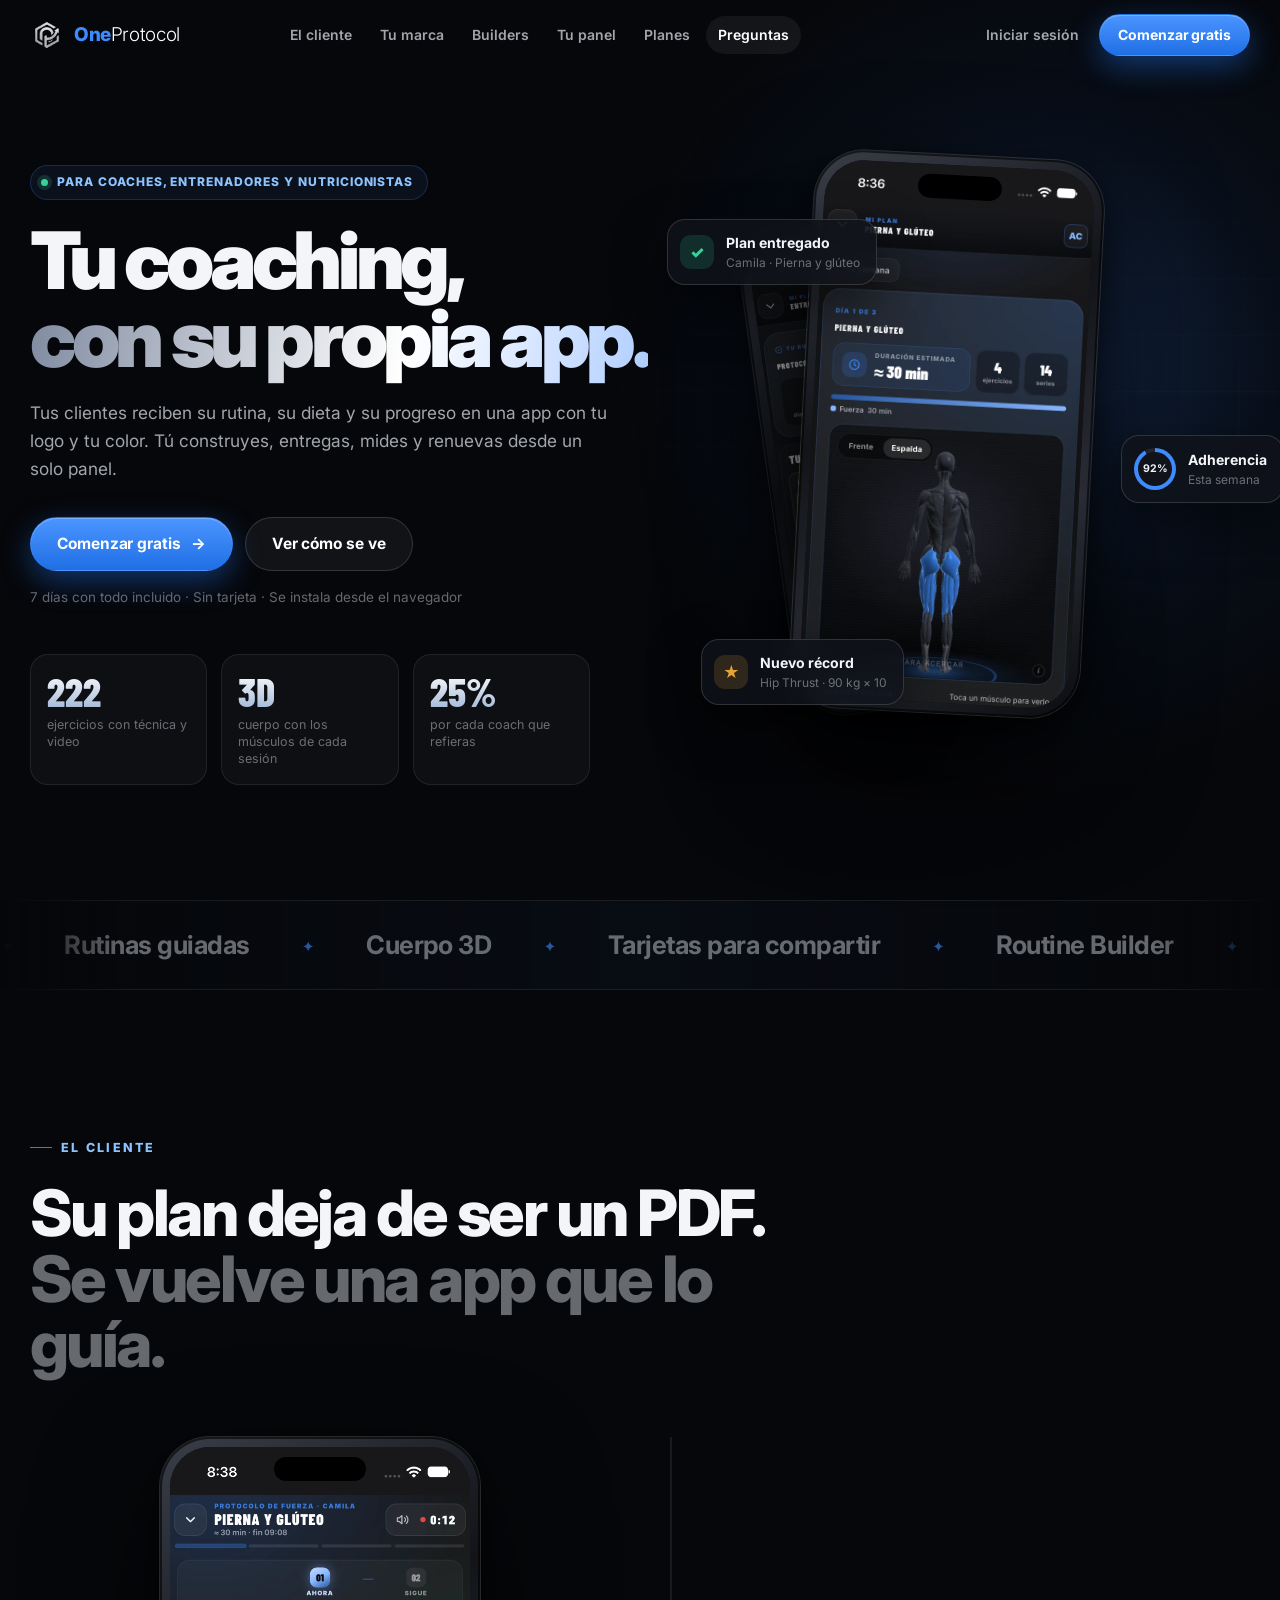
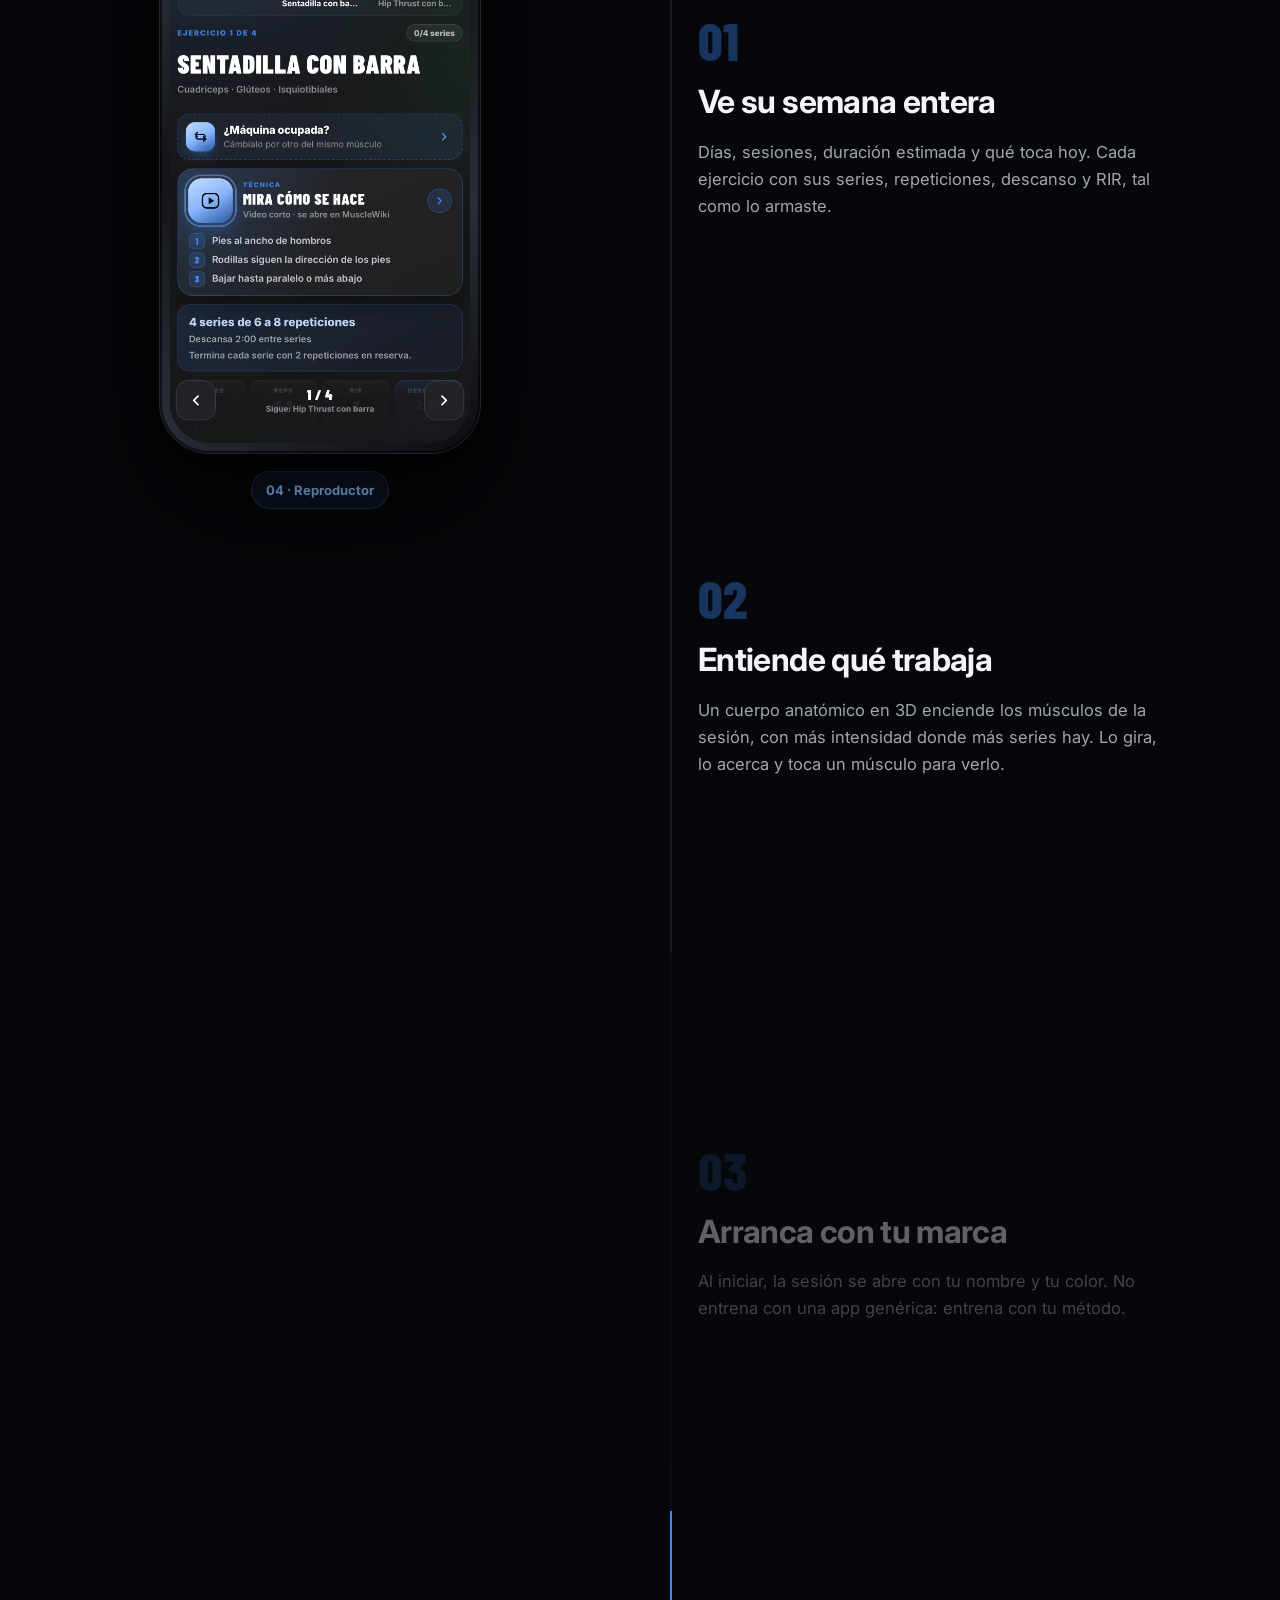
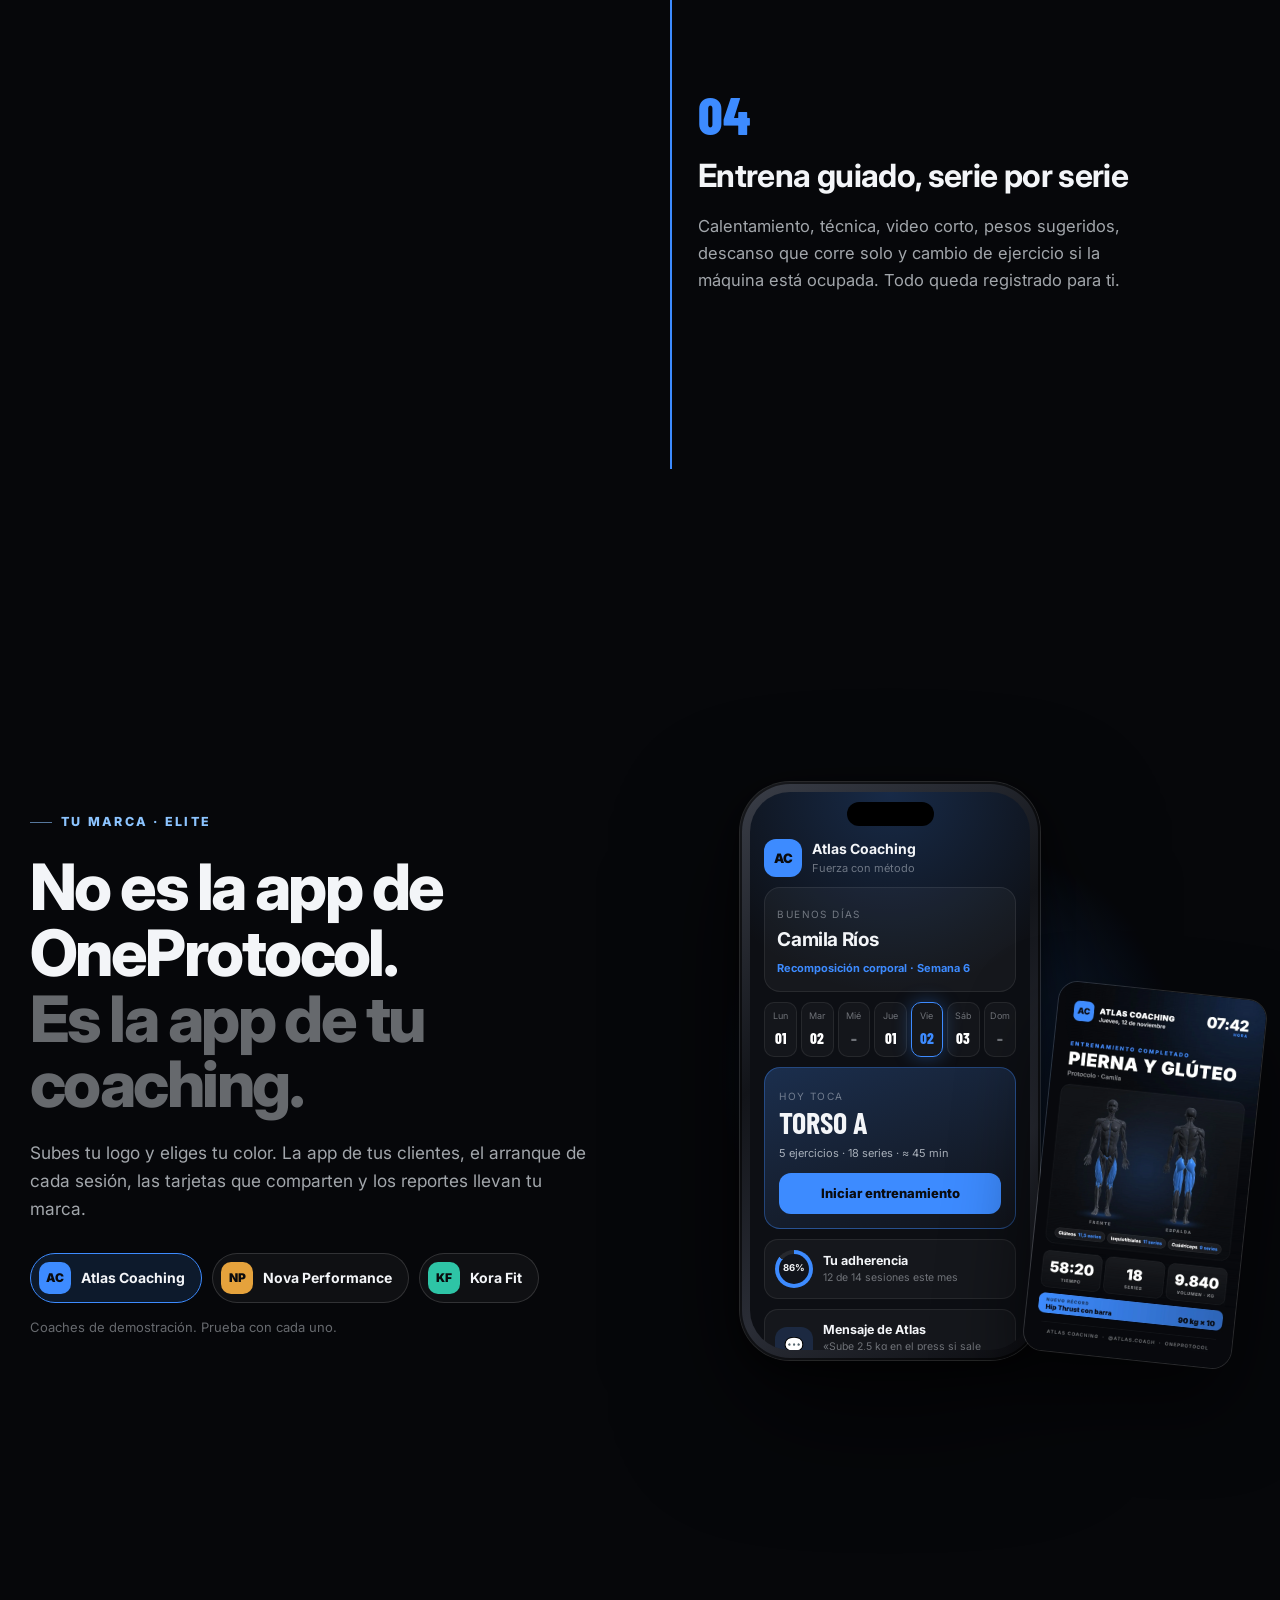
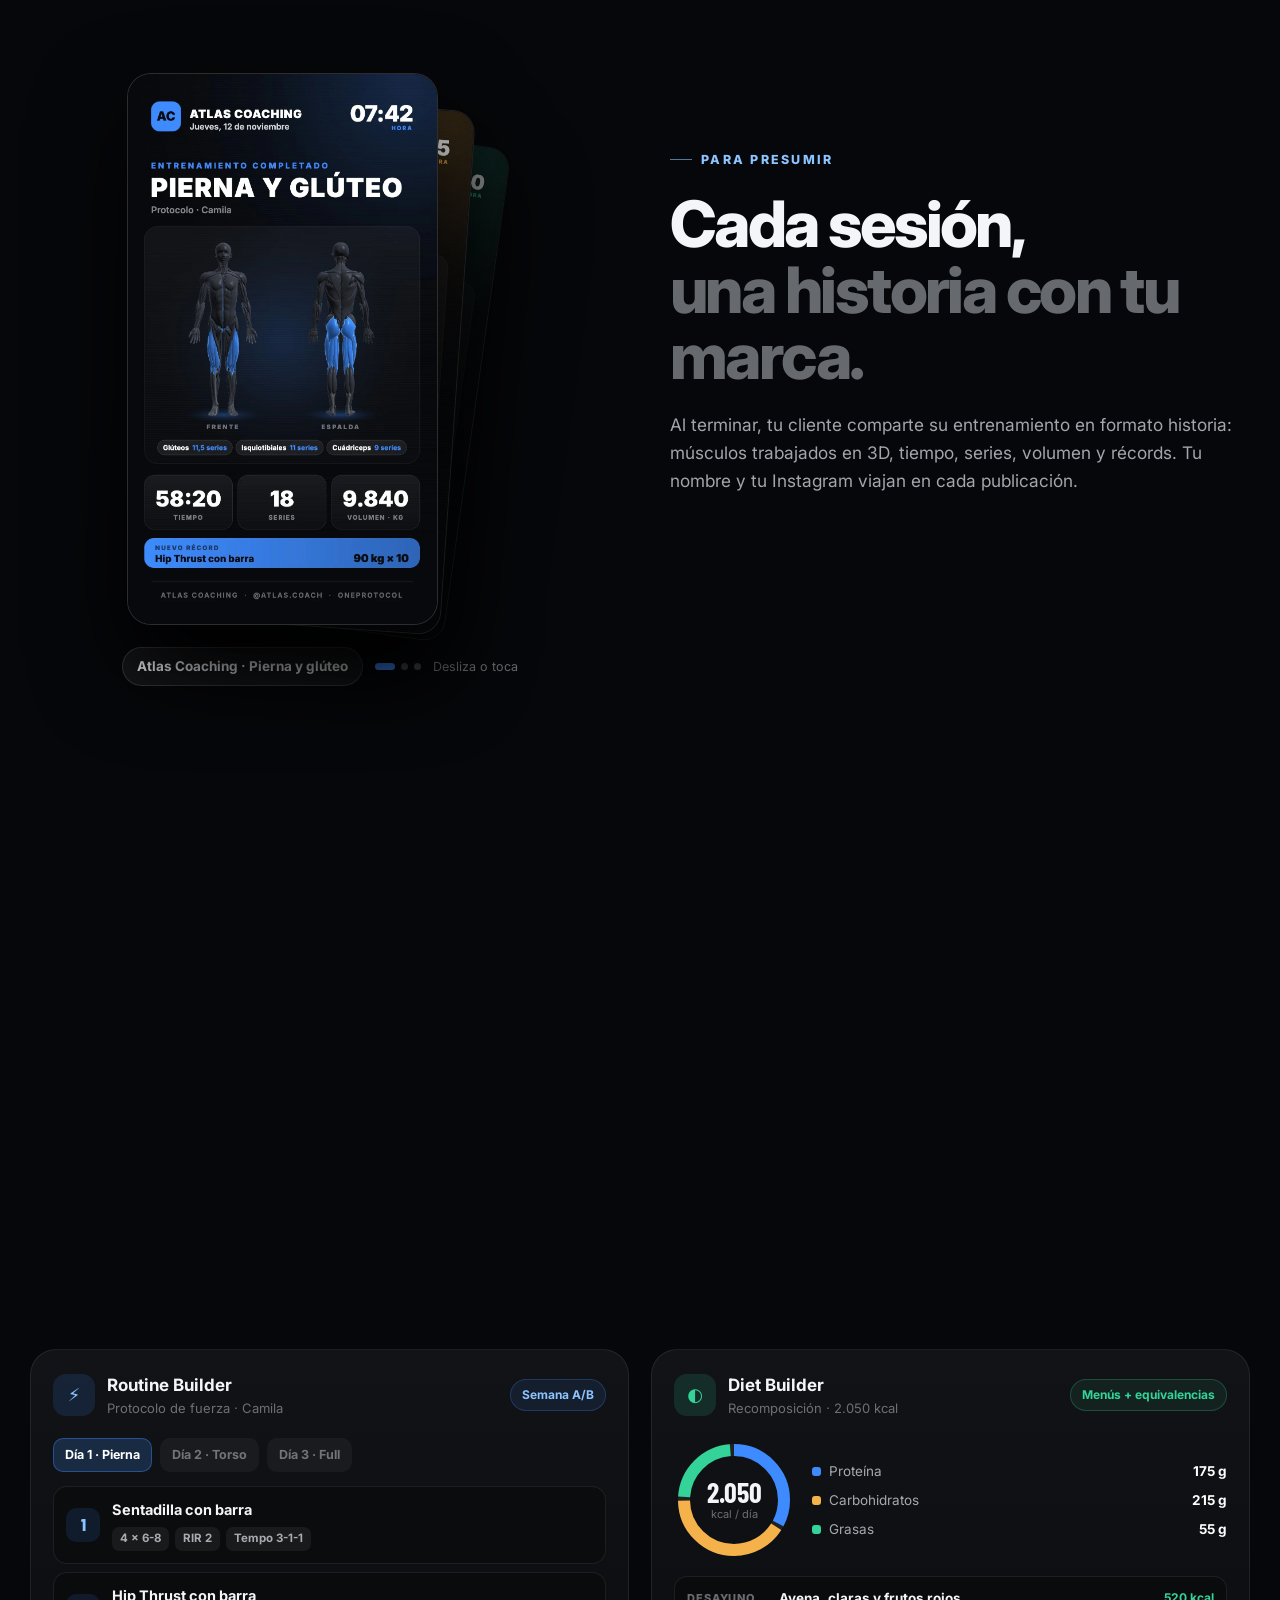
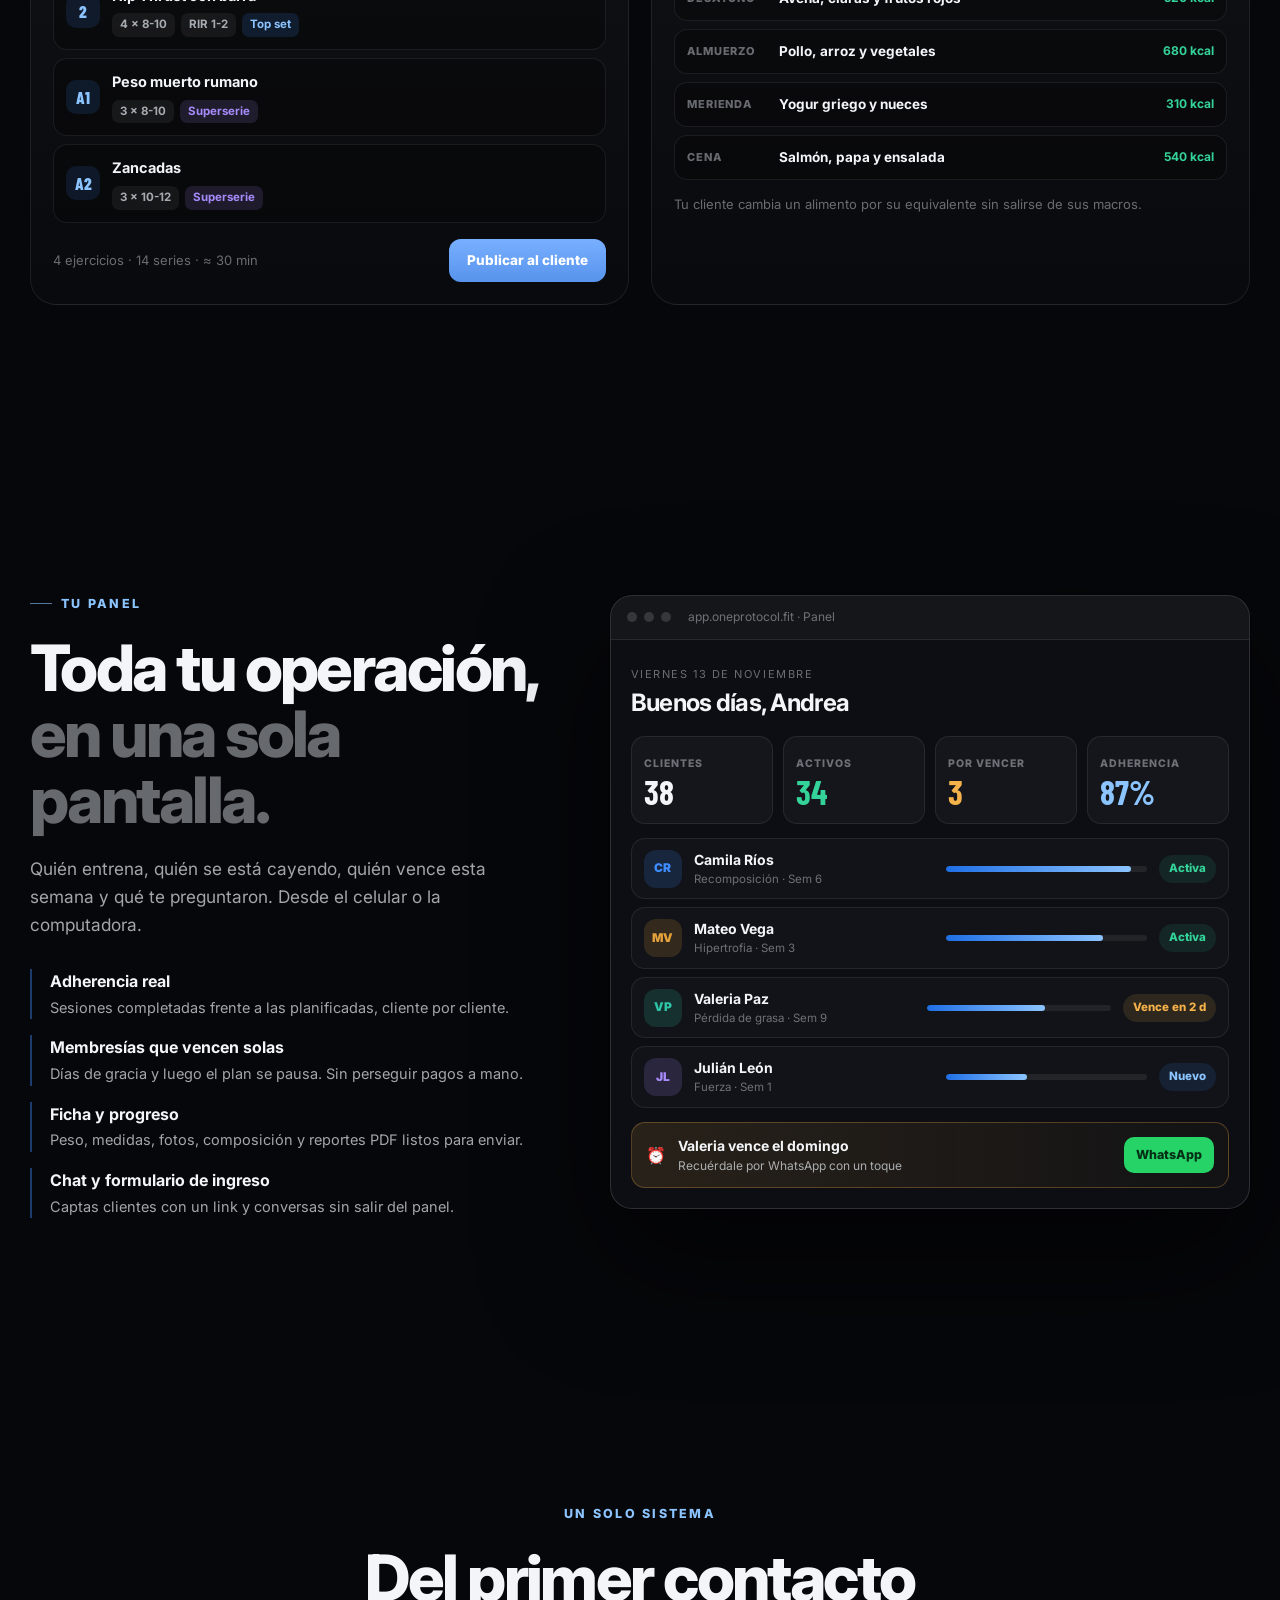
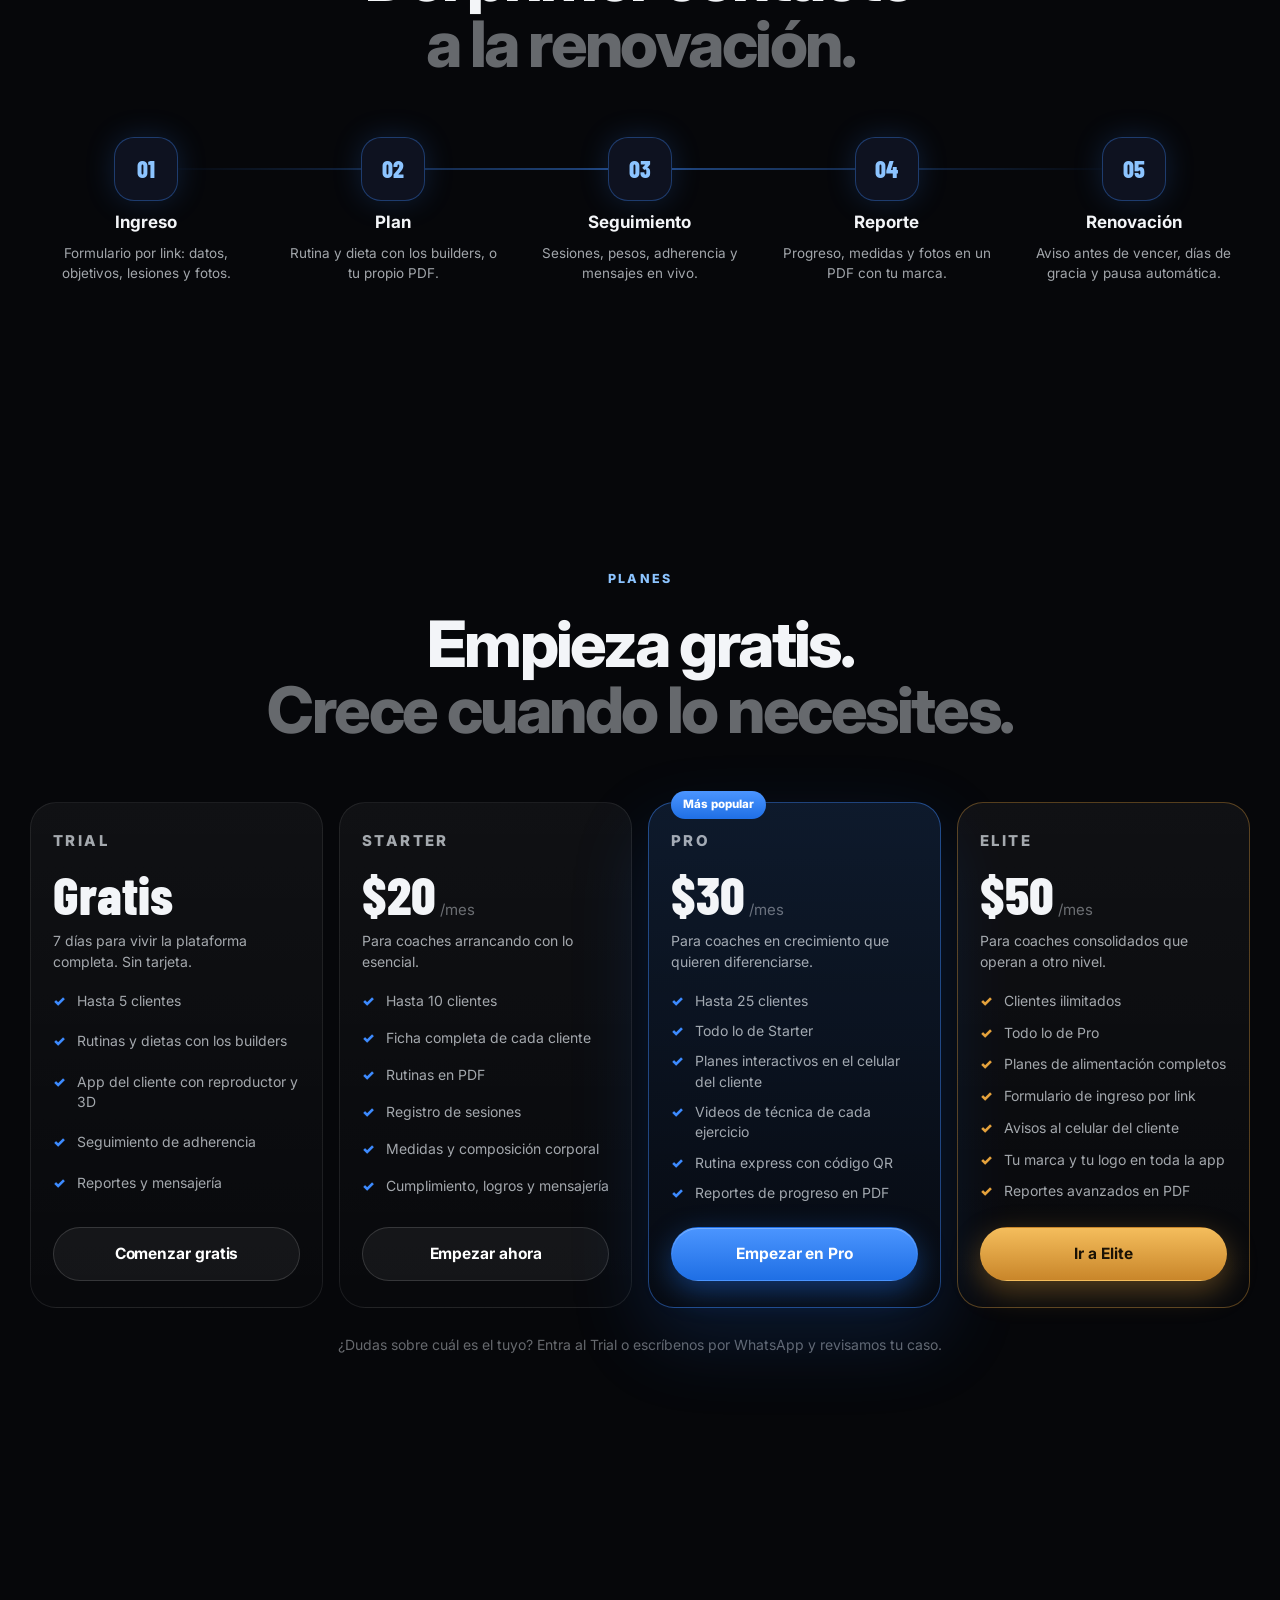
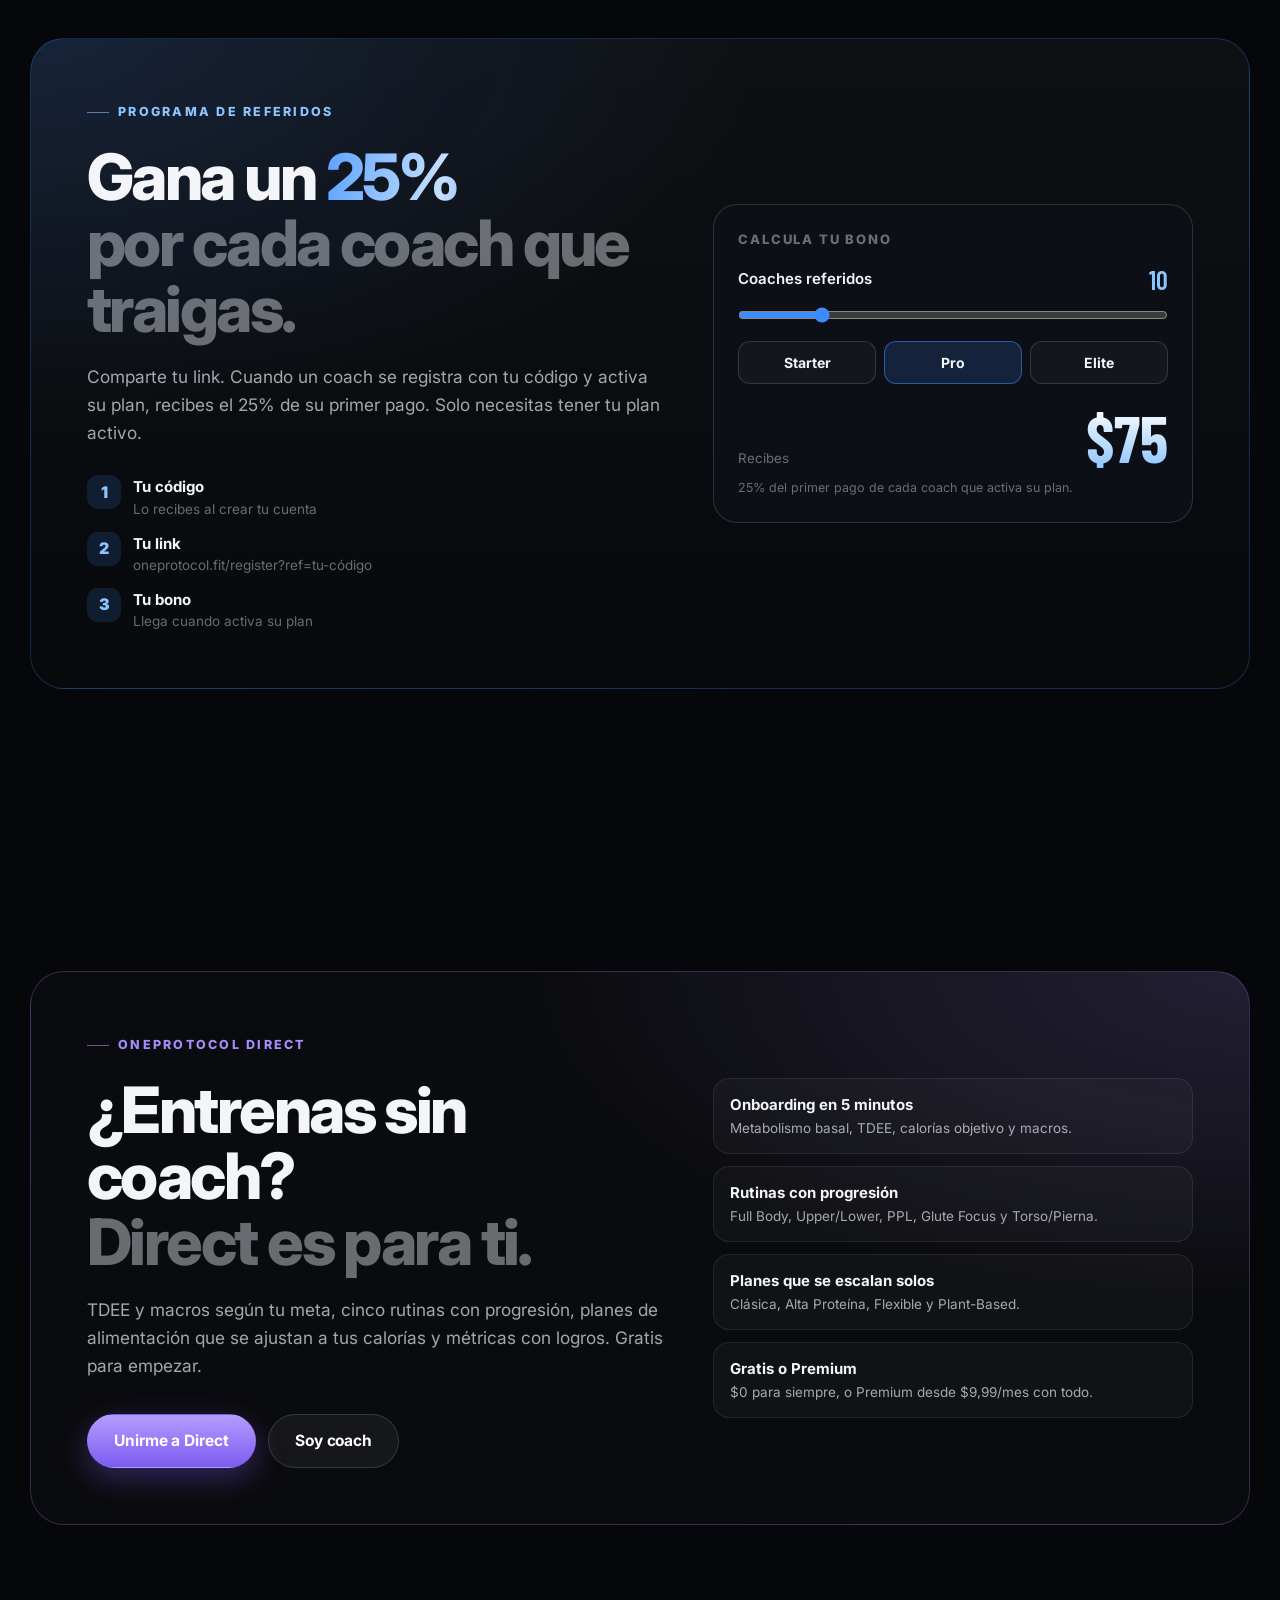
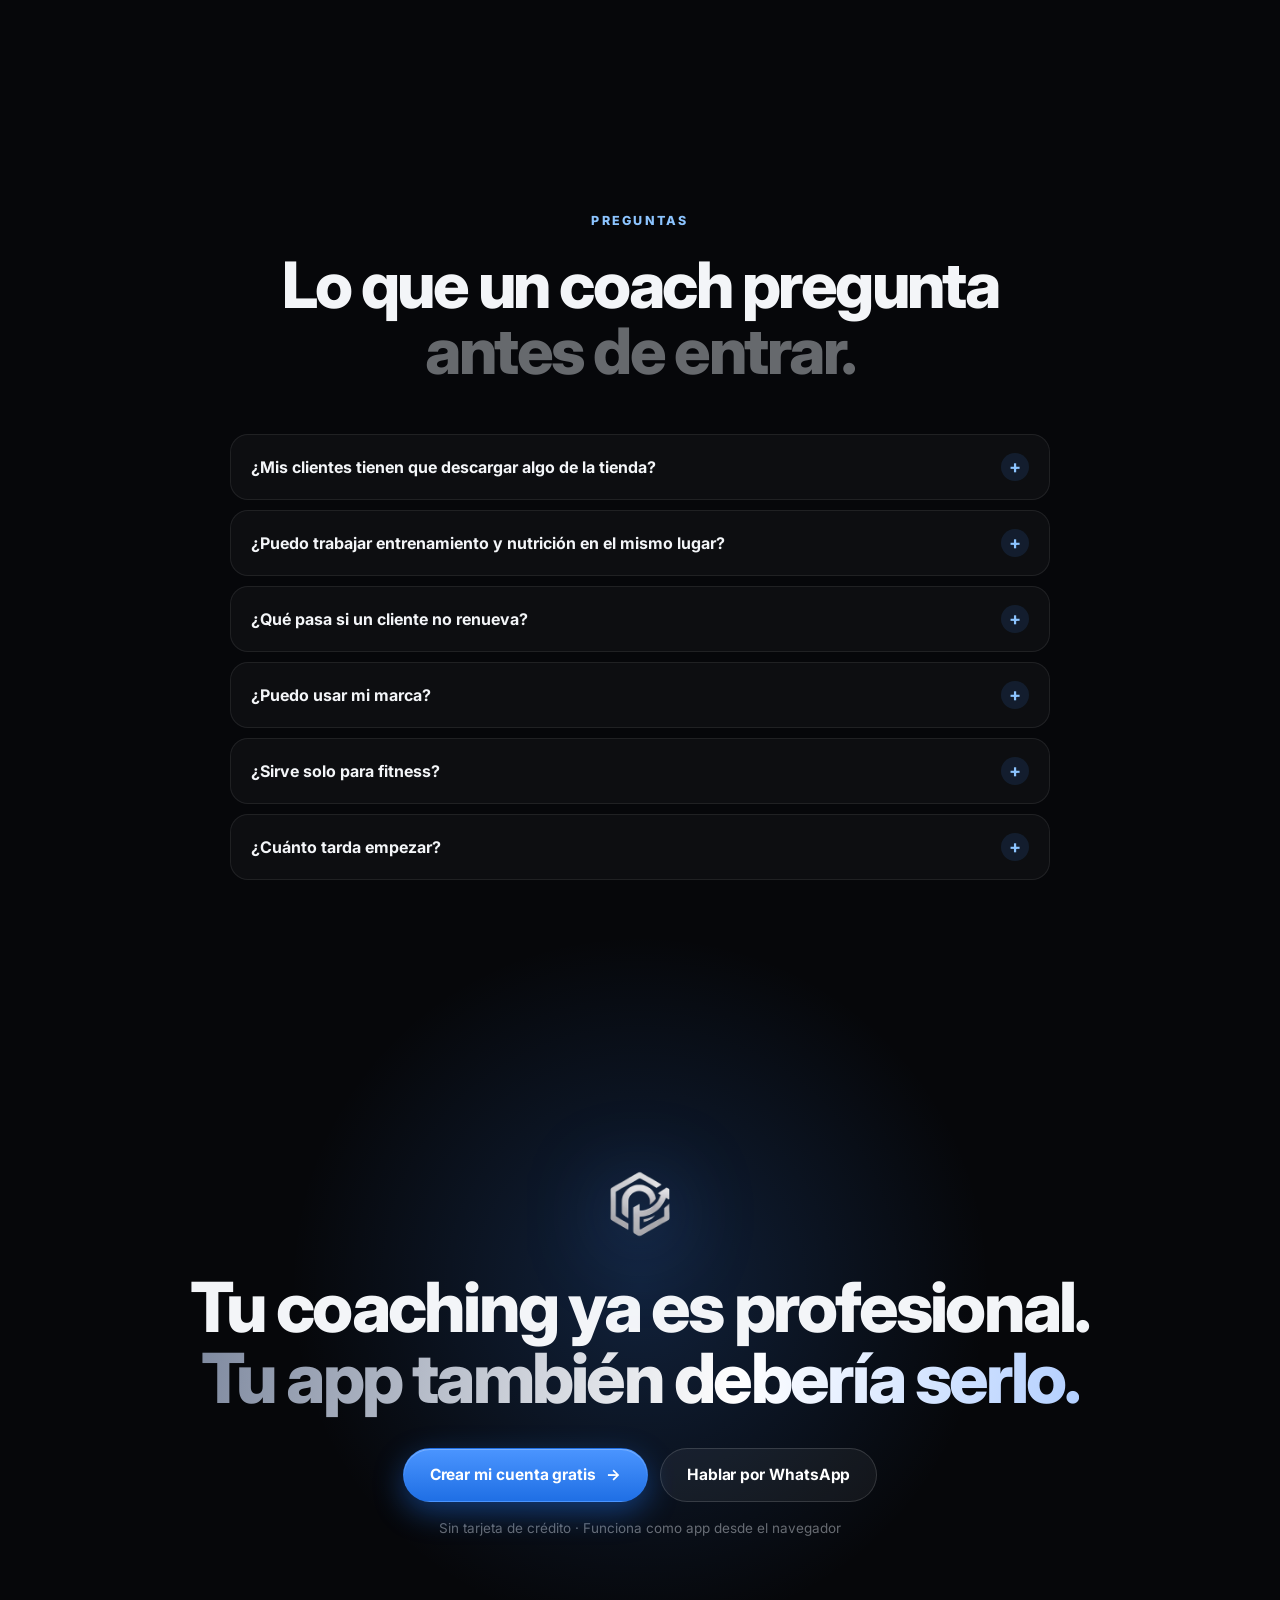
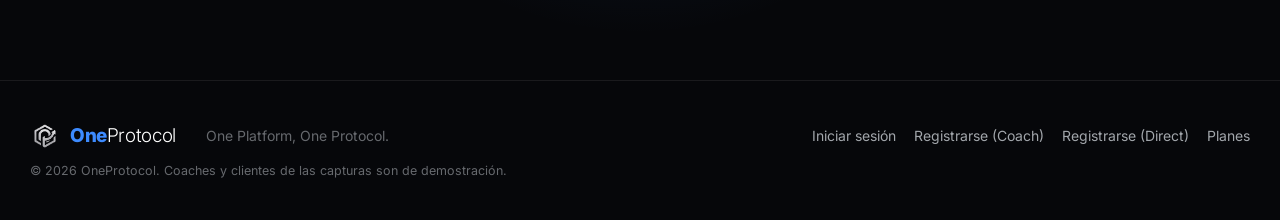
==== commit 90d01eaf: "Elite pasa a $50 al mes; el bono por referir un coach Elite, a $12,50 Co-Authored-By: Claude Opus 5." ====
--- a/index.html
+++ b/index.html
@@ -296,7 +296,7 @@
           <a class="btn btn-blue" href="https://wa.me/593983037119?text=Hola%2C%20me%20interesa%20el%20plan%20Pro%20de%20OneProtocol%20%F0%9F%92%AA">Empezar en Pro</a>
         </article>
         <article class="plan plan-elite rv" style="--d:.15s">
-          <h3>Elite</h3><p class="price"><b>$40</b><span>/mes</span></p><p class="plan-sub">Para coaches consolidados que operan a otro nivel.</p>
+          <h3>Elite</h3><p class="price"><b>$50</b><span>/mes</span></p><p class="plan-sub">Para coaches consolidados que operan a otro nivel.</p>
           <ul><li>Clientes ilimitados</li><li>Todo lo de Pro</li><li>Planes de alimentación completos</li><li>Formulario de ingreso por link</li><li>Avisos al celular del cliente</li><li>Tu marca y tu logo en toda la app</li><li>Reportes avanzados en PDF</li></ul>
           <a class="btn btn-gold" href="https://wa.me/593983037119?text=Hola%2C%20me%20interesa%20el%20plan%20Elite%20de%20OneProtocol%20%F0%9F%92%AA">Ir a Elite</a>
         </article>
@@ -320,7 +320,7 @@
           <div class="calc-plans" role="radiogroup" aria-label="Plan que activan">
             <button type="button" role="radio" aria-checked="false" data-v="5">Starter</button>
             <button type="button" role="radio" aria-checked="true" data-v="7.5" class="on">Pro</button>
-            <button type="button" role="radio" aria-checked="false" data-v="10">Elite</button>
+            <button type="button" role="radio" aria-checked="false" data-v="12.5">Elite</button>
           </div>
           <p class="calc-total"><small>Recibes</small><b id="calc-total">$75</b></p>
           <p class="calc-note">25% del primer pago de cada coach que activa su plan.</p>
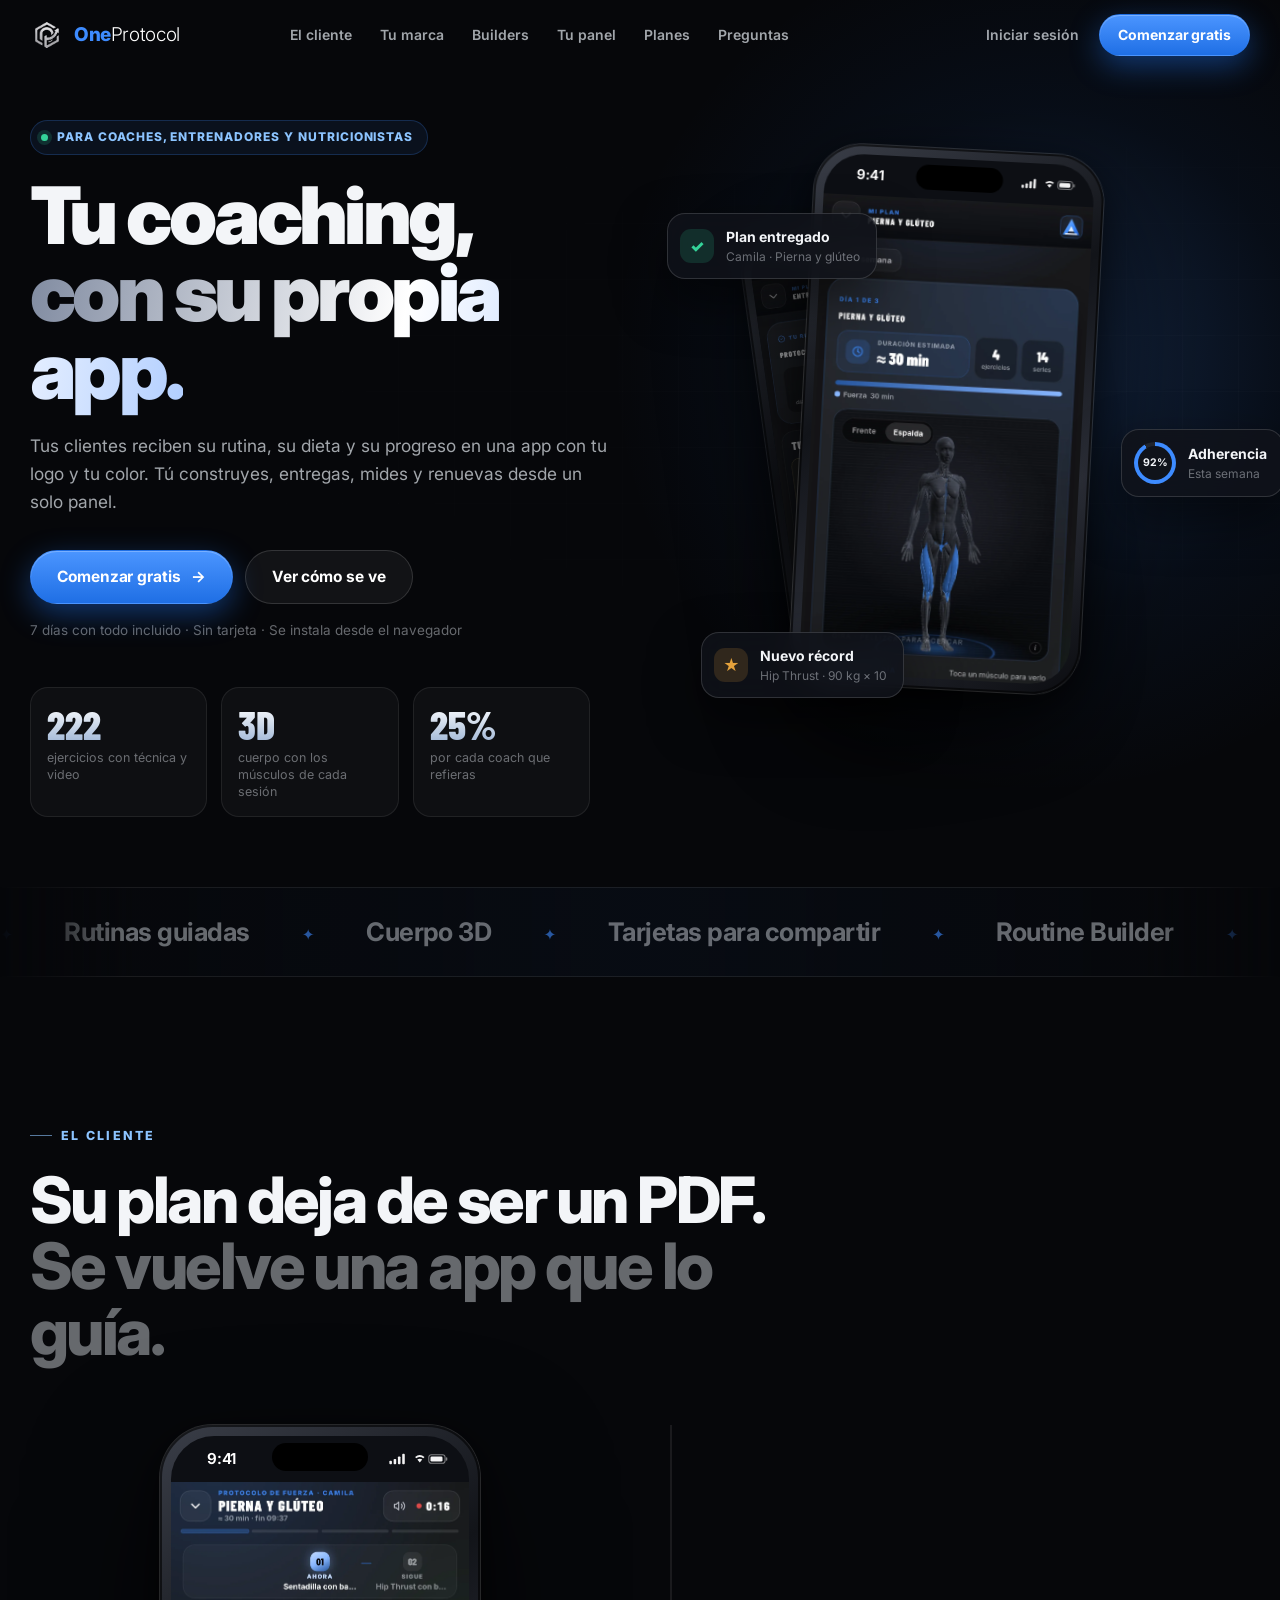
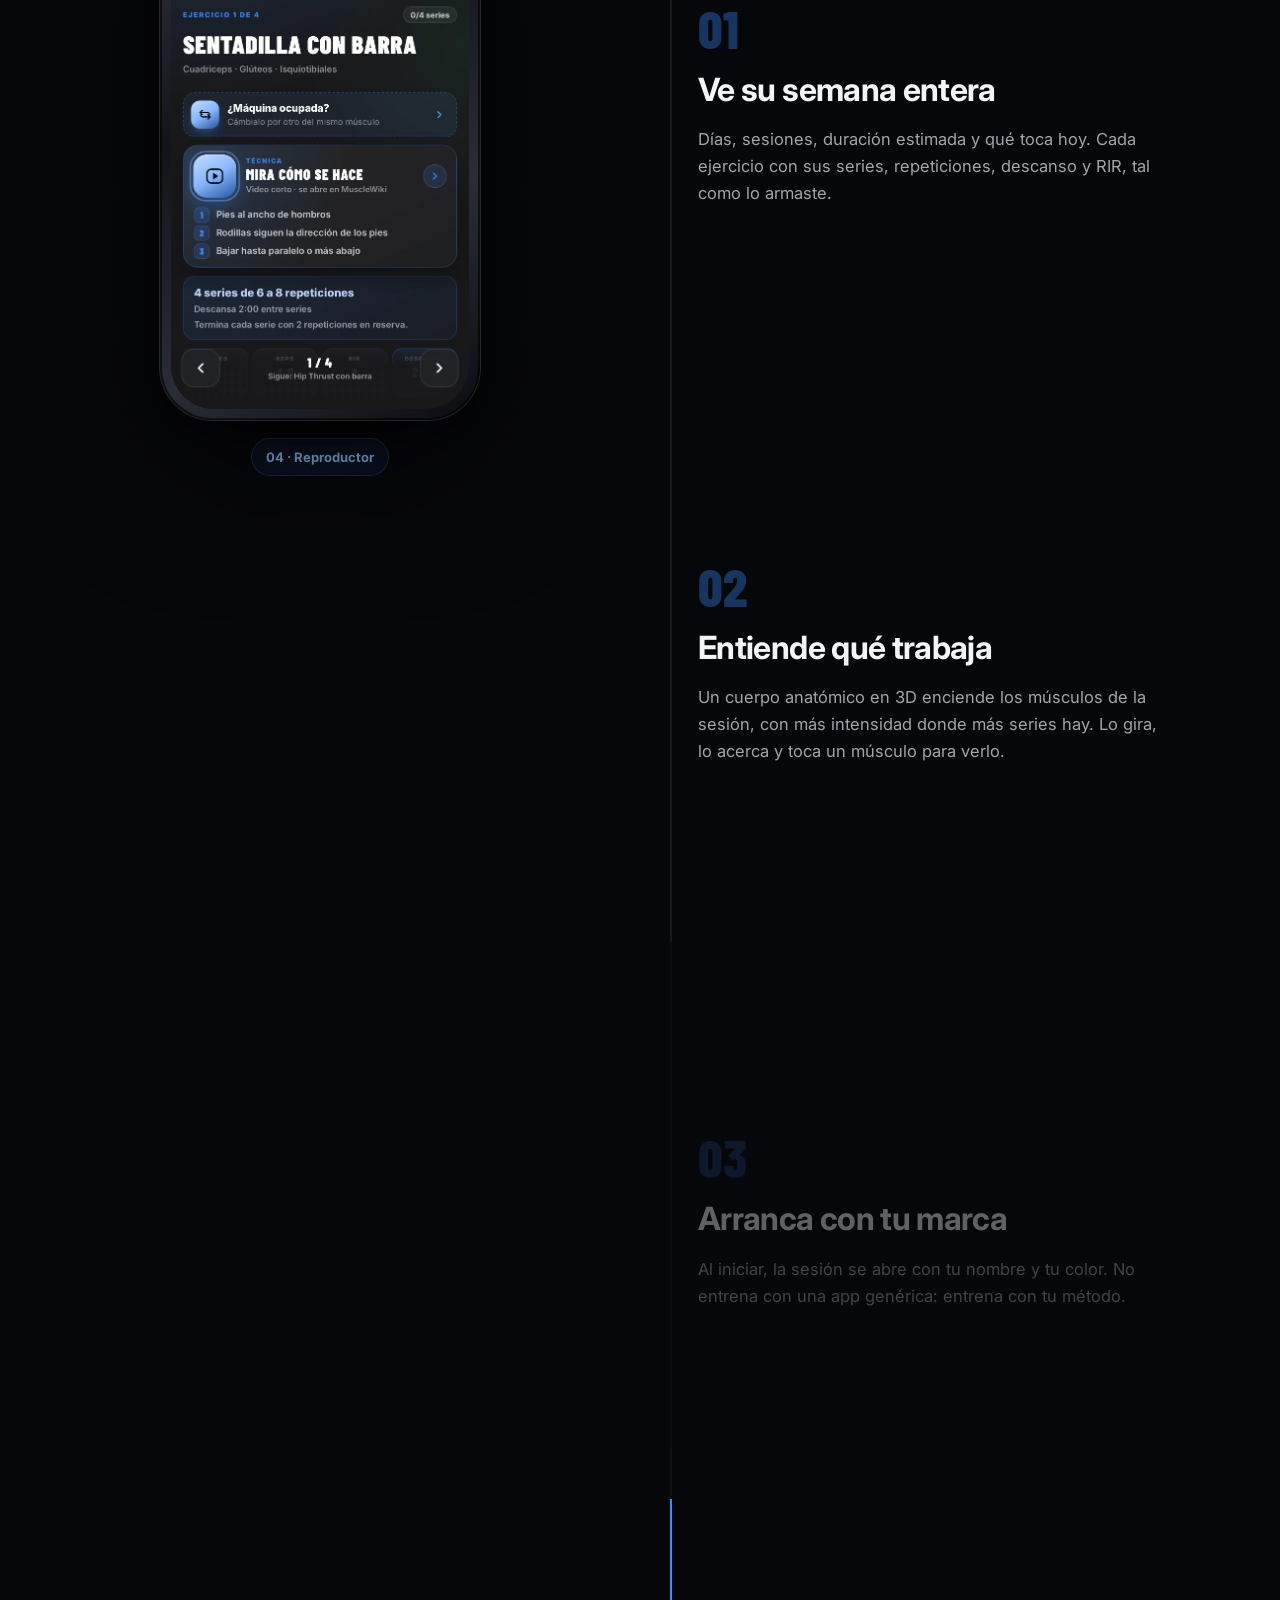
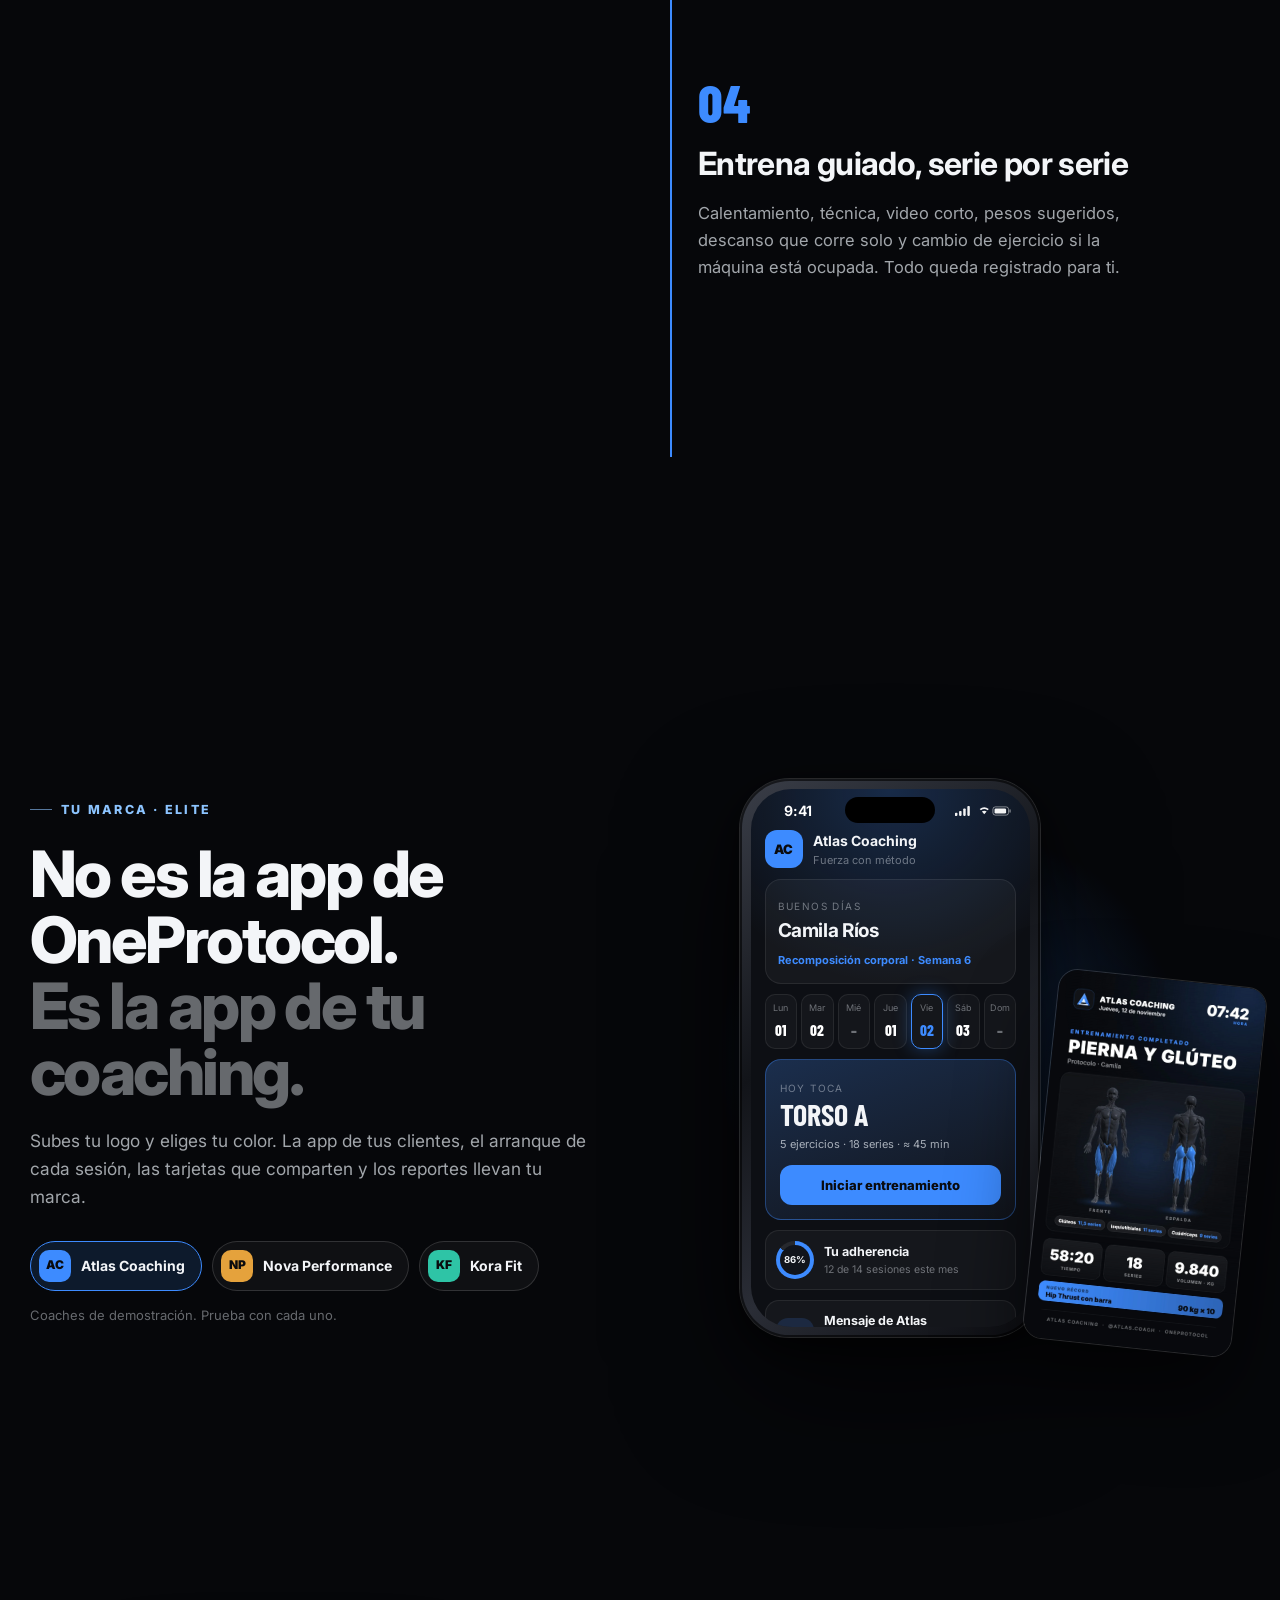
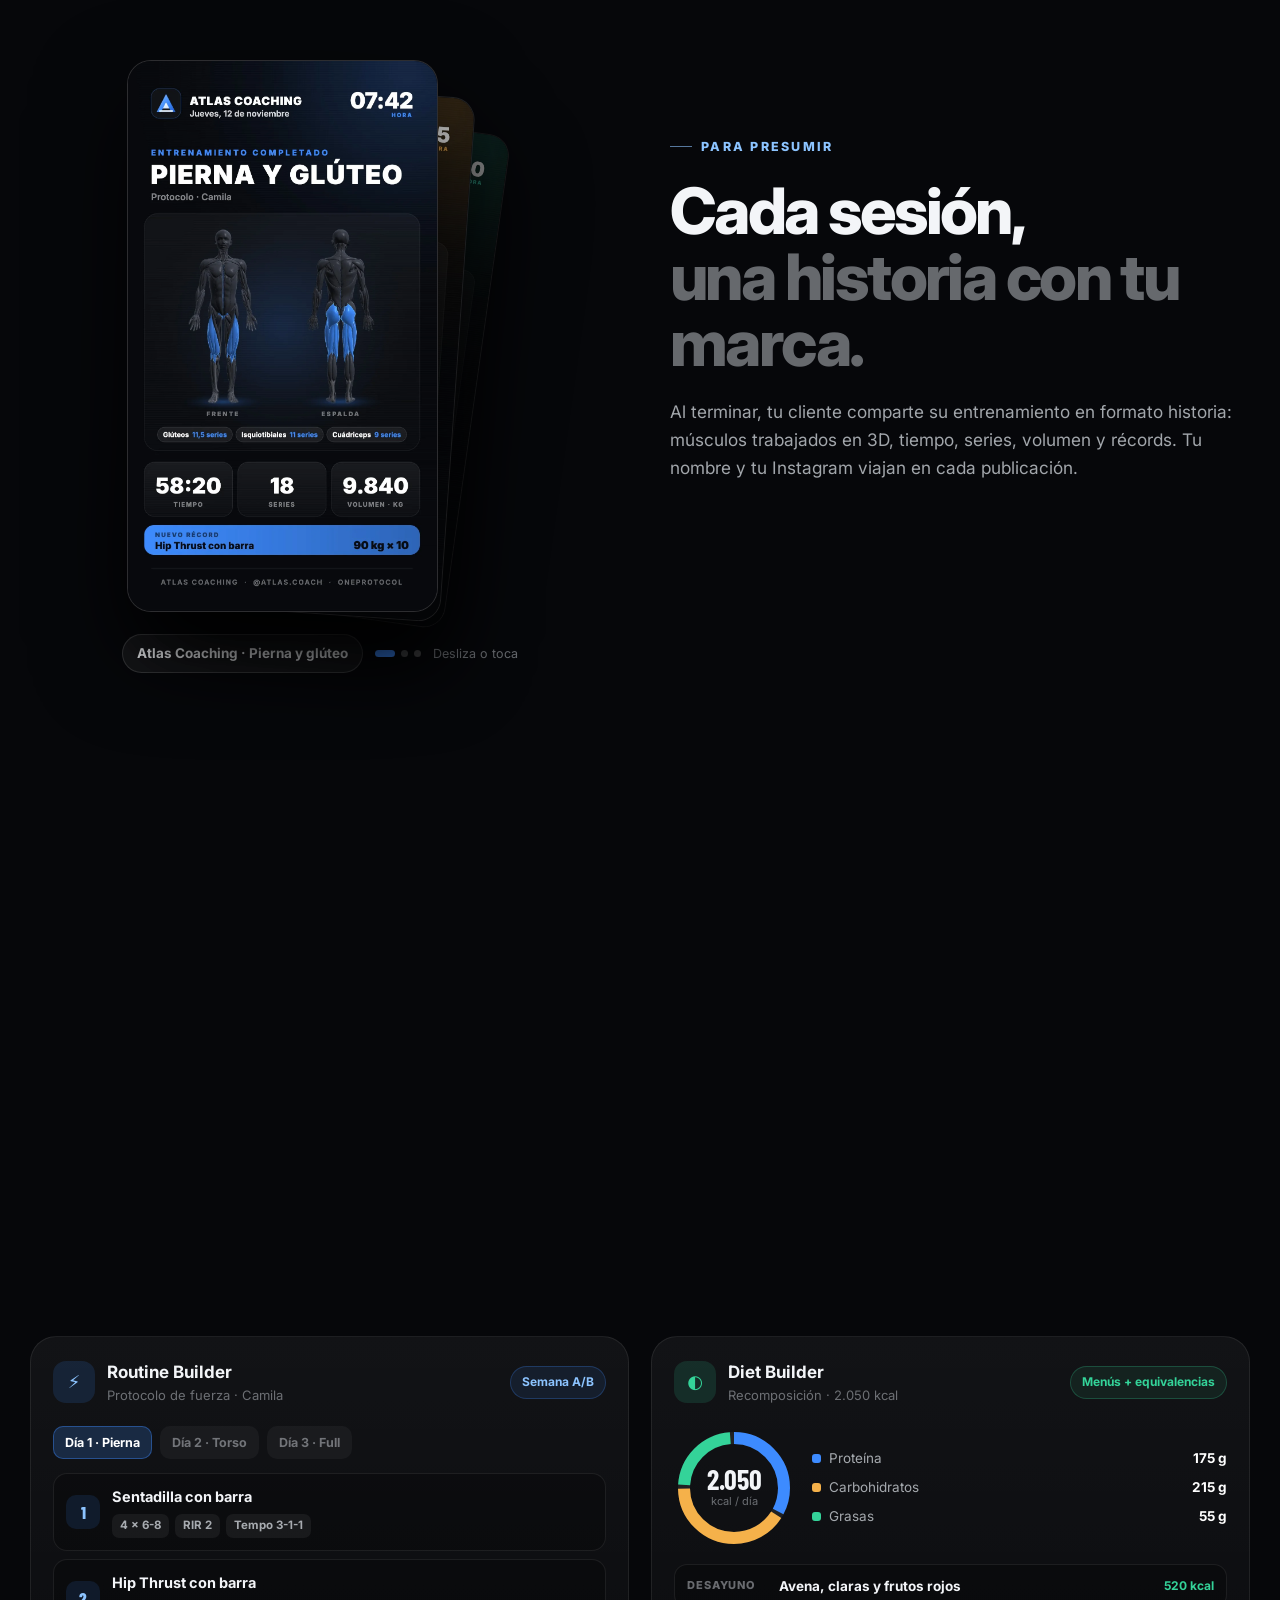
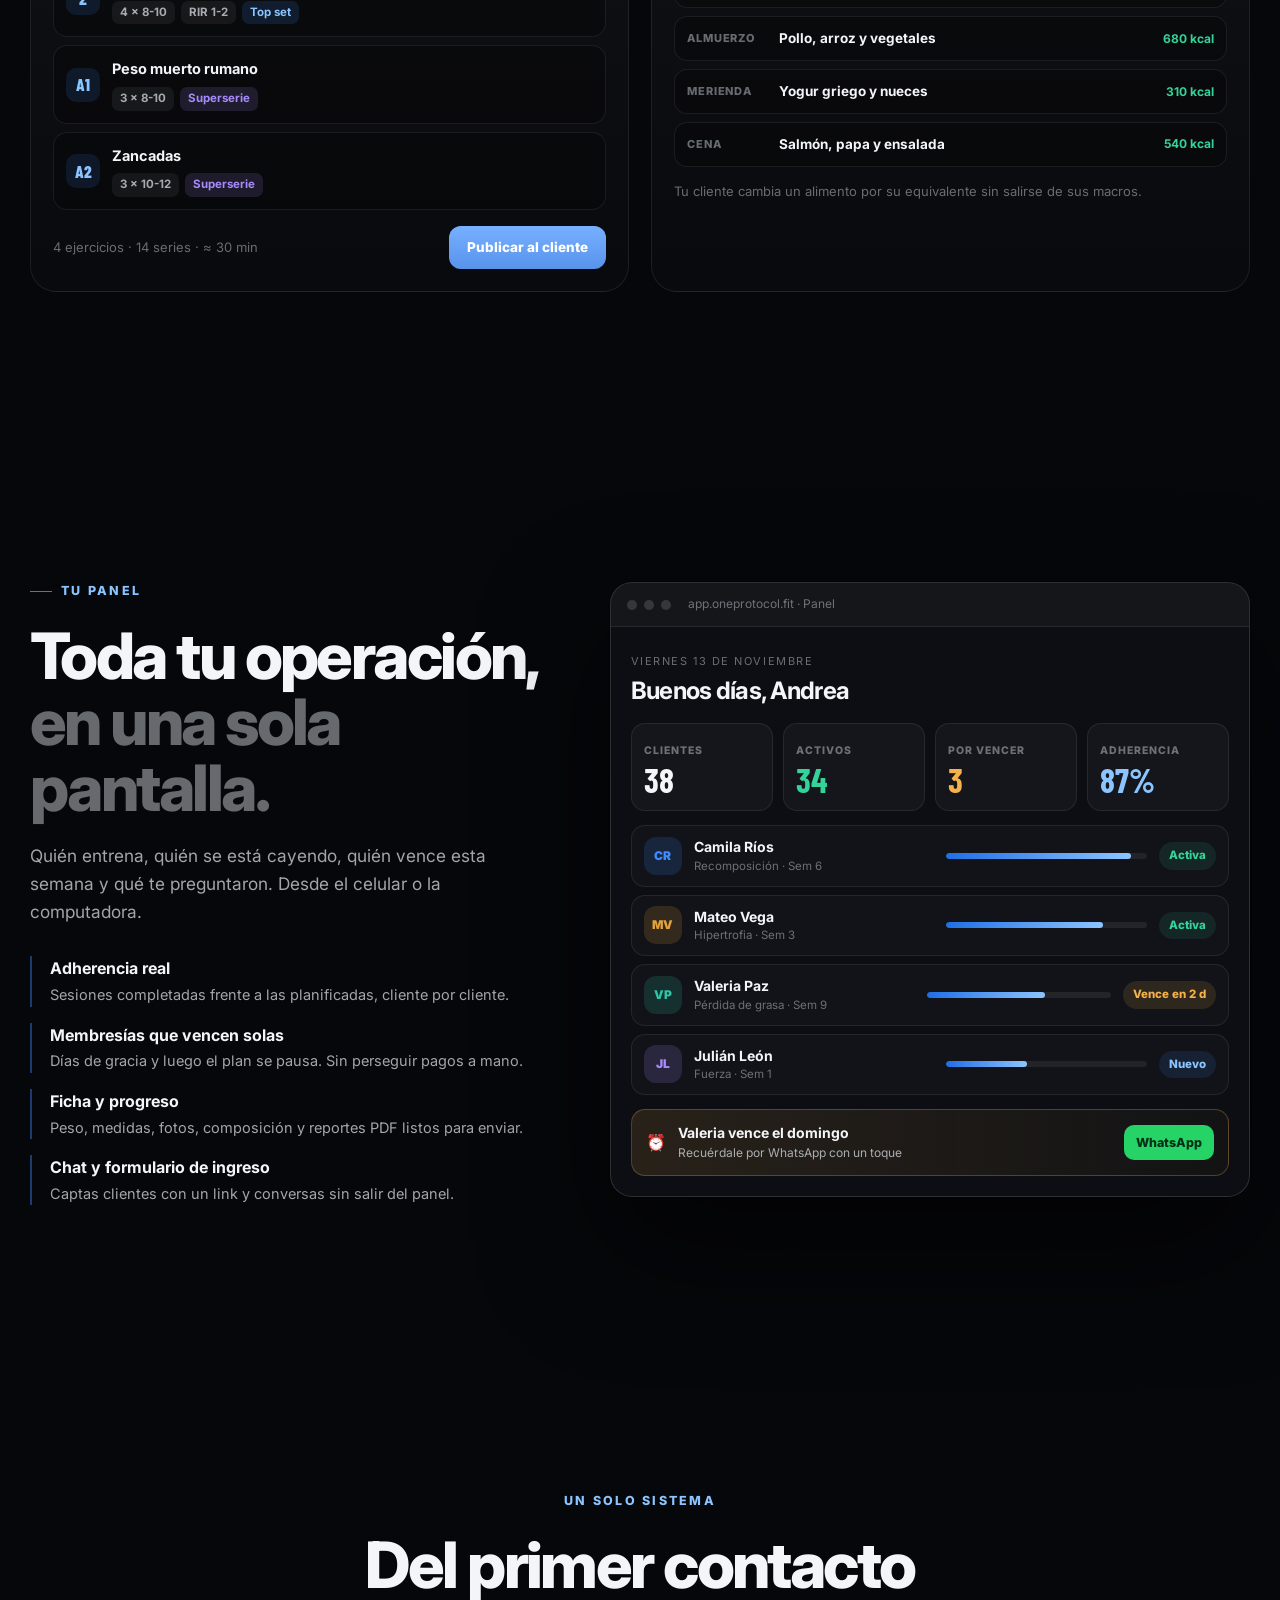
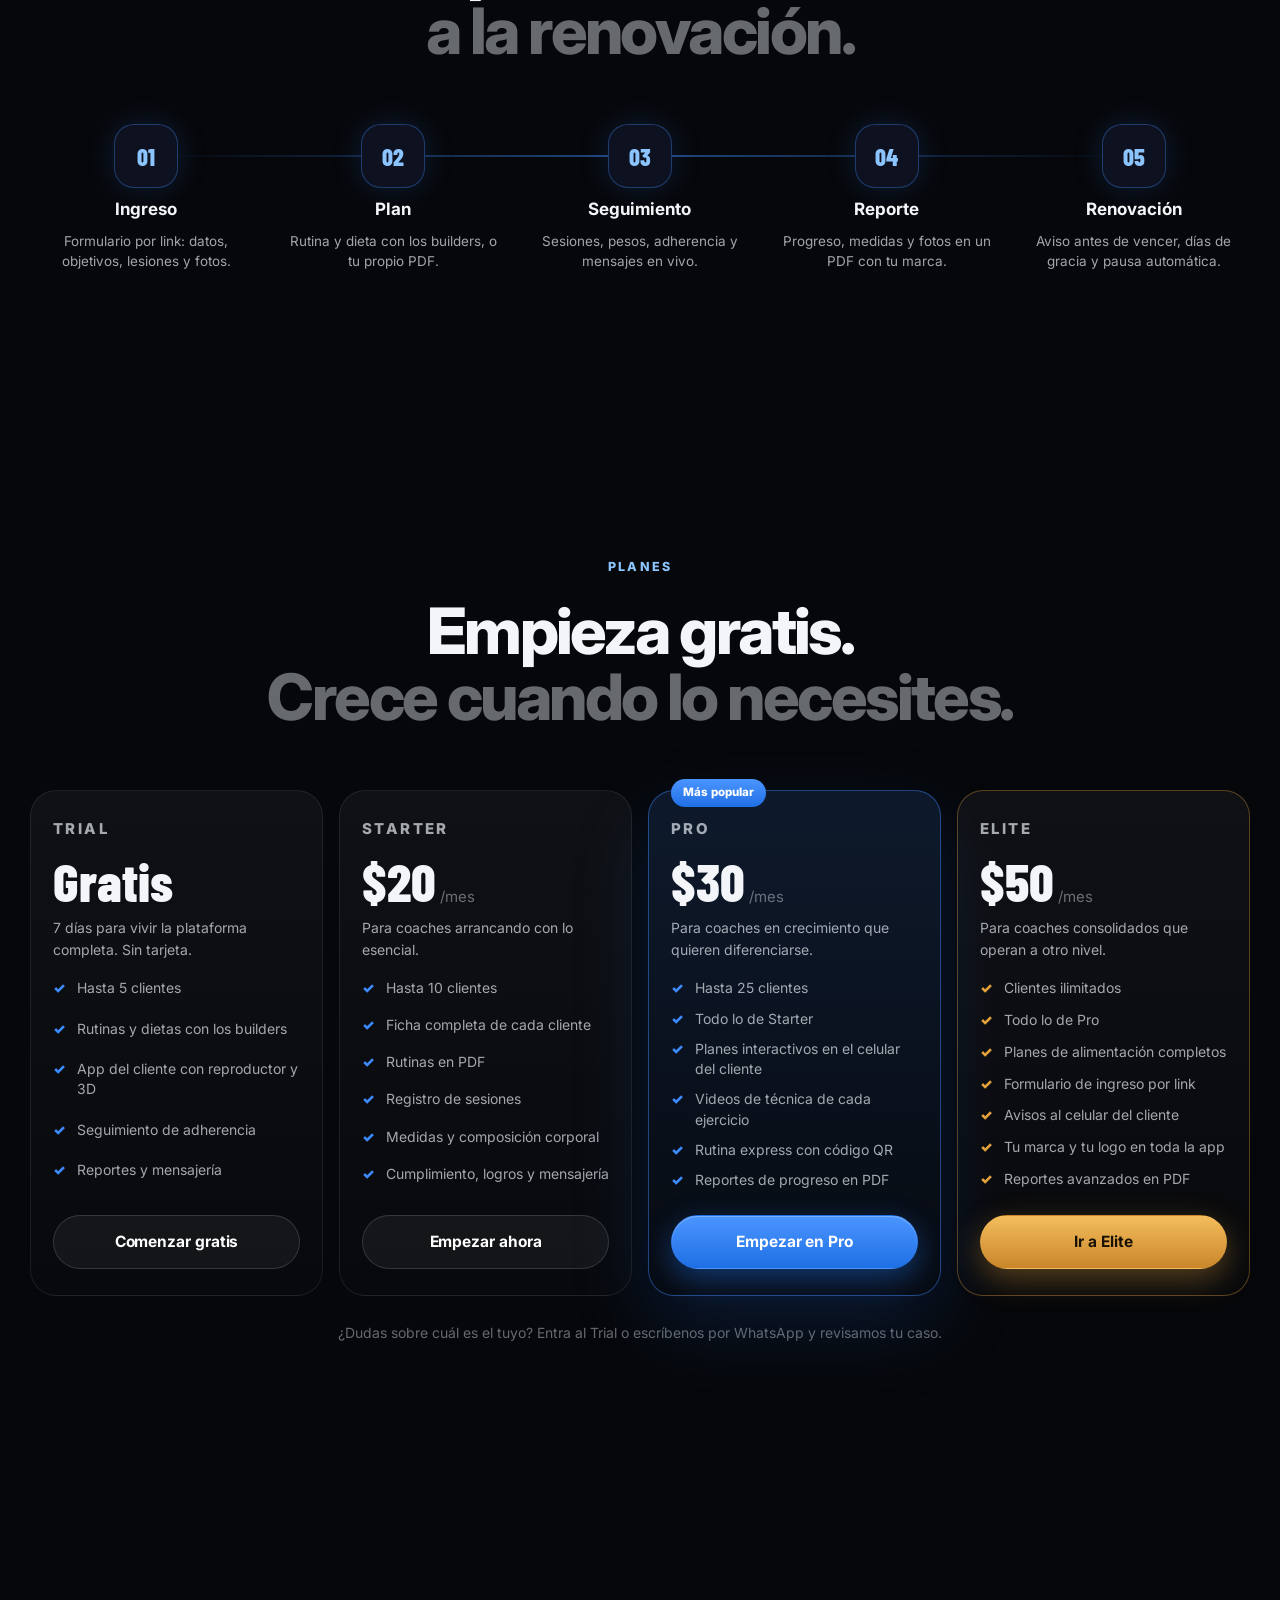
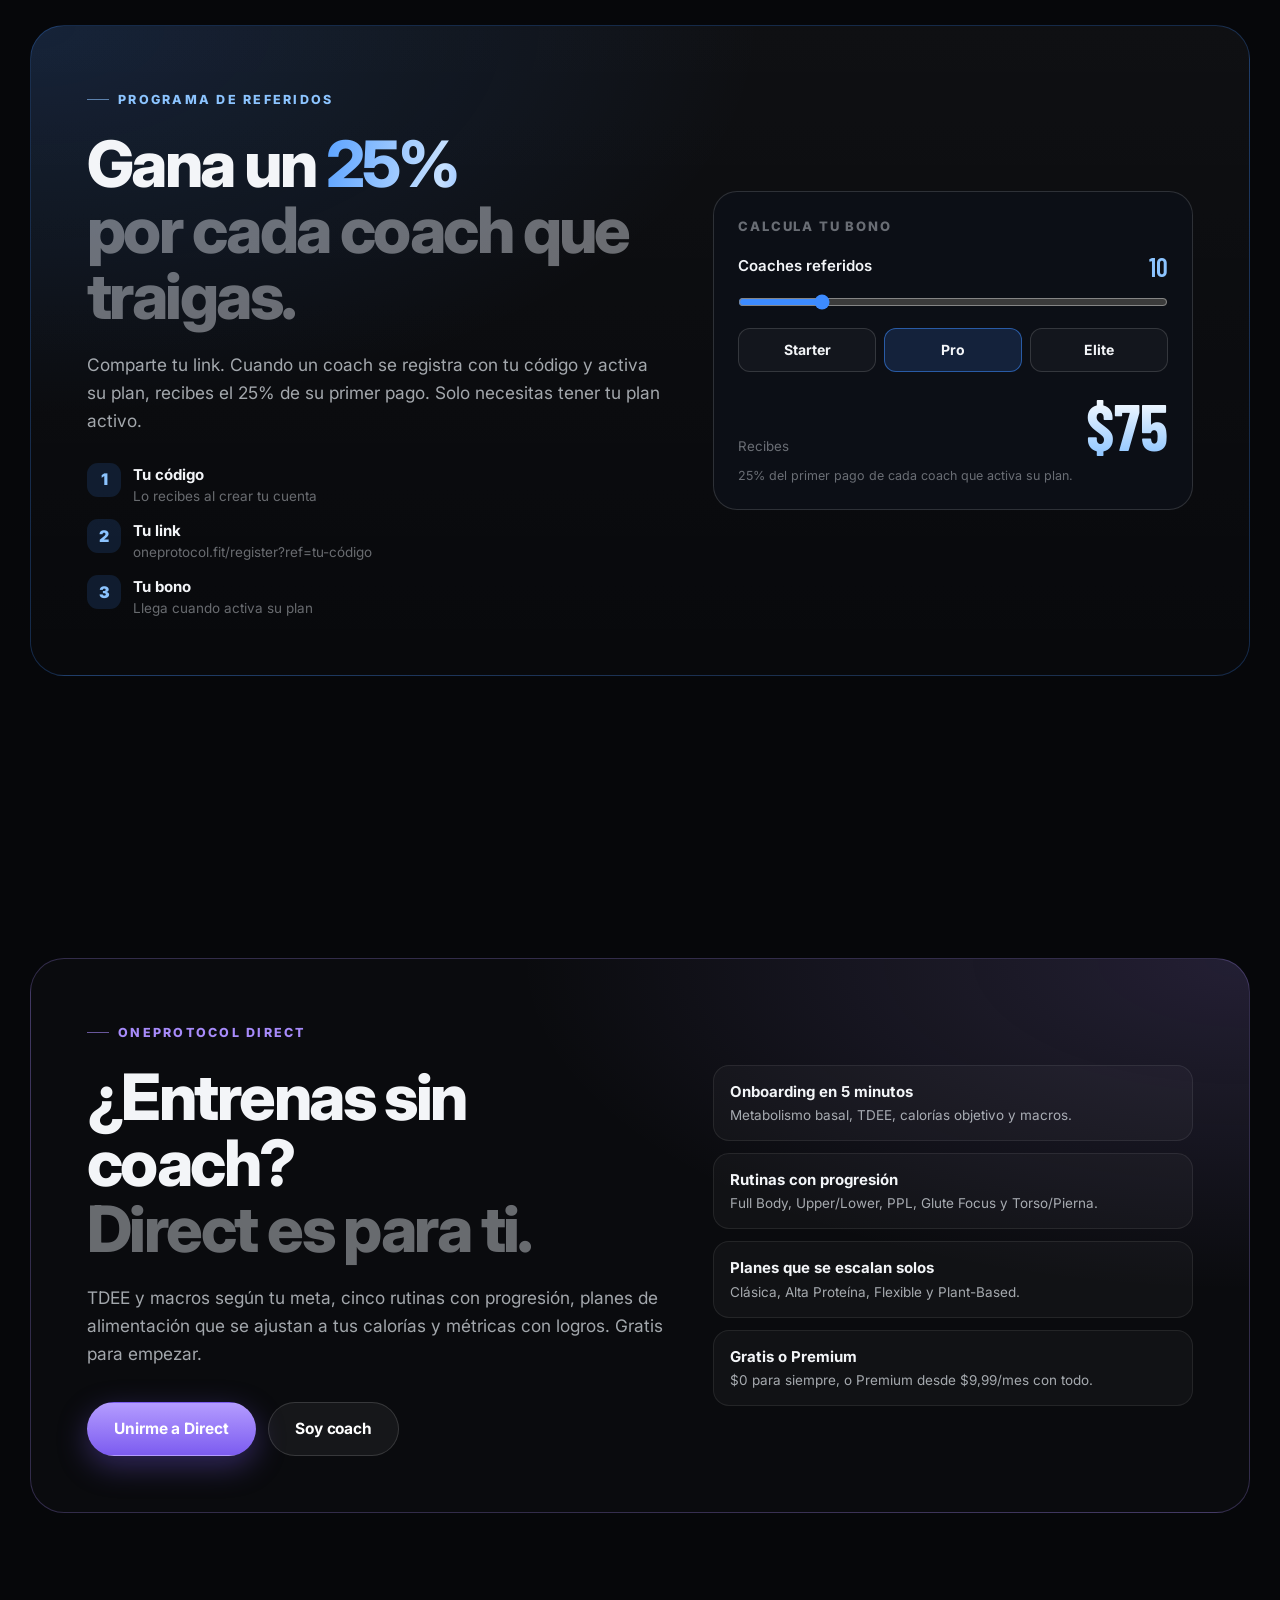
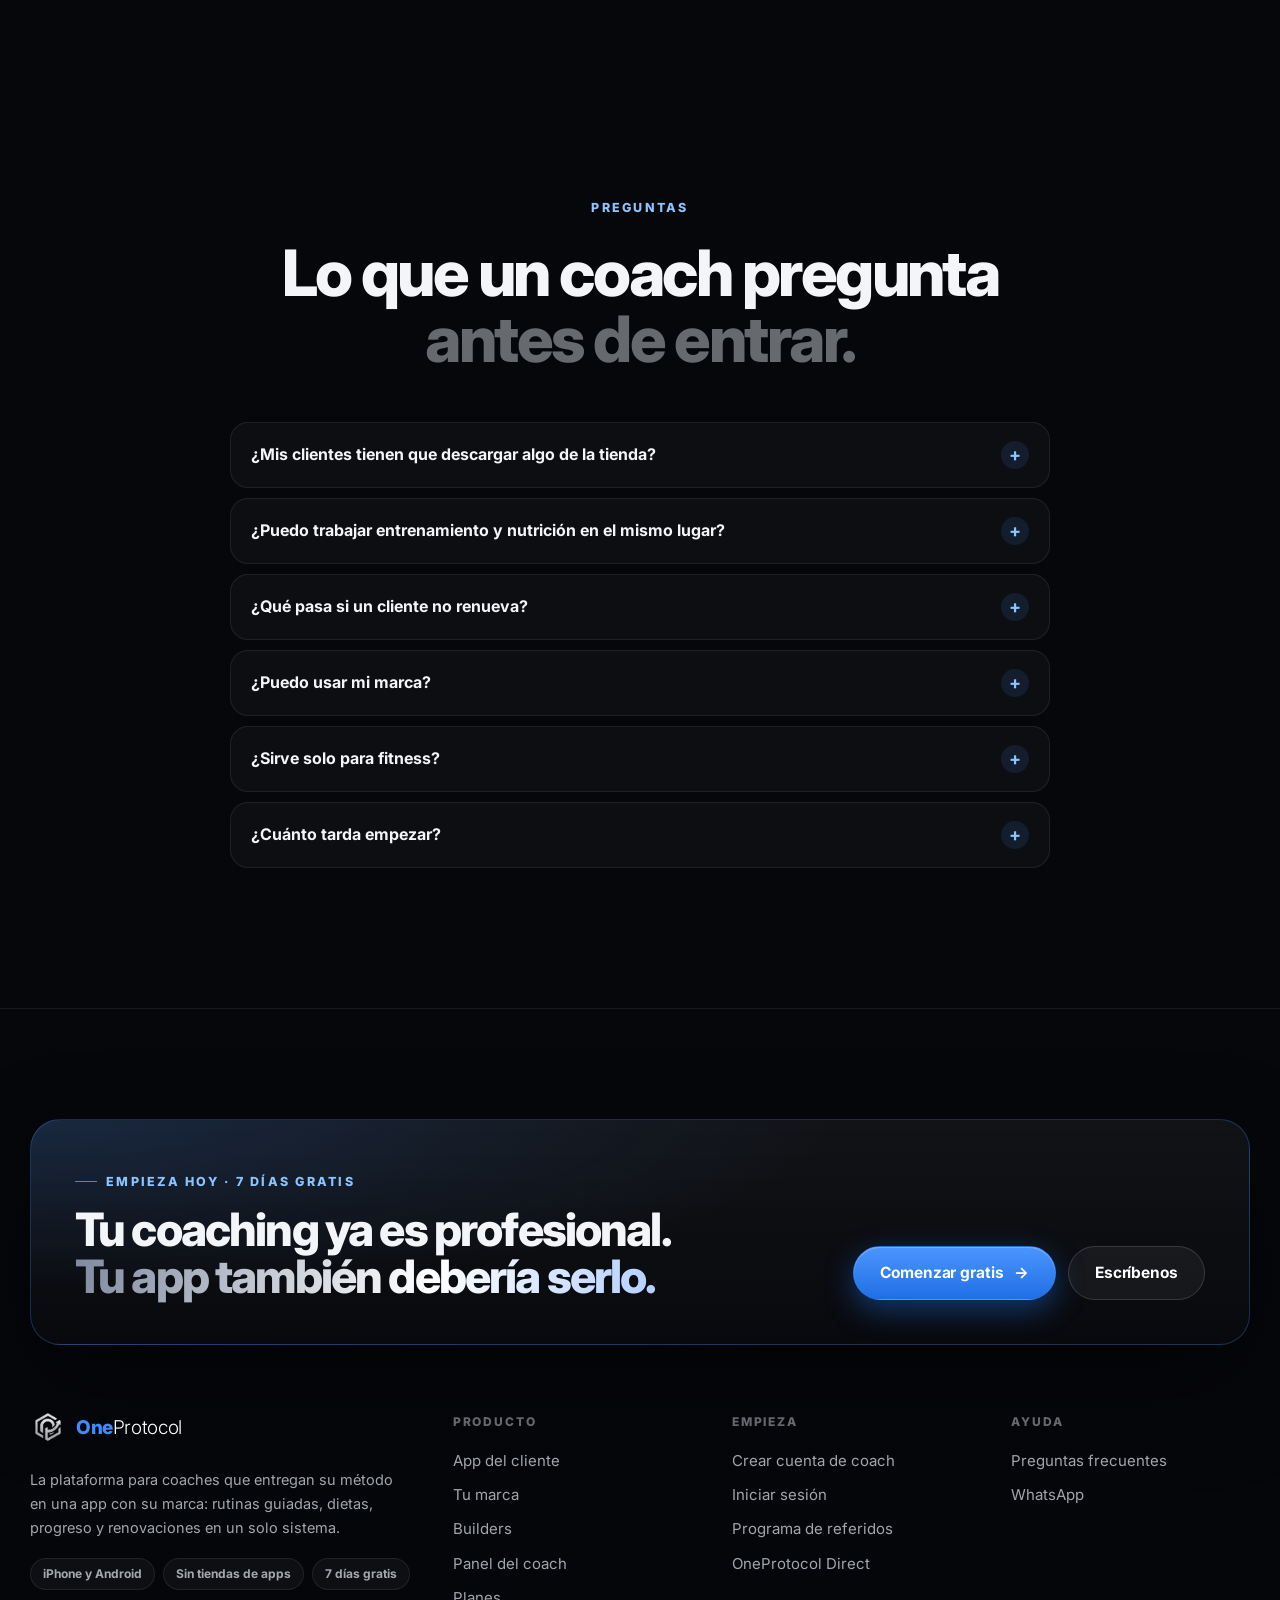
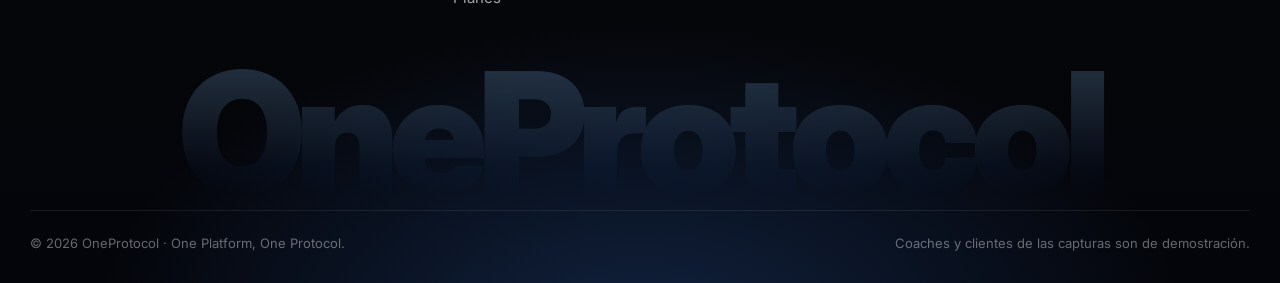
==== commit 74c373b8: "Teléfonos proporcionados, capturas sin barra de estado y pie de página premium El marco del teléfono" ====
--- a/index.html
+++ b/index.html
@@ -8,7 +8,13 @@
   <meta name="theme-color" content="#06070a">
   <meta property="og:title" content="OneProtocol · La app de tu coaching, con tu marca">
   <meta property="og:description" content="Rutinas guiadas, cuerpo 3D, tarjetas para compartir, builders de rutina y dieta, adherencia y renovaciones. Todo en un solo sistema.">
-  <meta property="og:image" content="https://oneprotocol.fit/assets/shots/card-atlas.webp">
+  <meta property="og:type" content="website">
+  <meta property="og:url" content="https://oneprotocol.fit/">
+  <meta property="og:image" content="https://oneprotocol.fit/assets/og.jpg">
+  <meta property="og:image:width" content="1200">
+  <meta property="og:image:height" content="630">
+  <meta name="twitter:card" content="summary_large_image">
+  <meta name="twitter:image" content="https://oneprotocol.fit/assets/og.jpg">
   <link rel="icon" href="icons/icon-192.png">
   <link rel="apple-touch-icon" href="icons/apple-touch-icon.png">
   <link rel="preconnect" href="https://fonts.googleapis.com">
@@ -16,7 +22,7 @@
   <link href="https://fonts.googleapis.com/css2?family=Inter:wght@400;500;600;700;800;900&family=Barlow+Condensed:wght@700;800&display=swap" rel="stylesheet" media="print" onload="this.media='all'">
   <noscript><link href="https://fonts.googleapis.com/css2?family=Inter:wght@400;500;600;700;800;900&family=Barlow+Condensed:wght@700;800&display=swap" rel="stylesheet"></noscript>
   <link rel="preload" as="image" href="assets/shots/app-dia.webp" fetchpriority="high">
-  <link rel="stylesheet" href="css/web.css?v=20261113b">
+  <link rel="stylesheet" href="css/web.css?v=20261113e">
 </head>
 <body>
   <a class="skip" href="#main">Saltar al contenido</a>
@@ -359,25 +365,50 @@
       </div>
     </section>
 
-    <!-- ── CTA FINAL ── -->
-    <section class="sec final" aria-labelledby="final-title">
-      <div class="final-aura" aria-hidden="true"></div>
-      <img class="final-logo rv" src="assets/op-symbol.webp" alt="" width="84" height="84">
-      <h2 id="final-title" class="rv">Tu coaching ya es profesional.<br><span class="shine">Tu app también debería serlo.</span></h2>
-      <div class="hero-ctas center rv"><a class="btn btn-blue" href="/register">Crear mi cuenta gratis <span aria-hidden="true">→</span></a><a class="btn btn-ghost" href="https://wa.me/593983037119?text=Hola%2C%20quiero%20conocer%20OneProtocol">Hablar por WhatsApp</a></div>
-      <p class="hero-note center rv">Sin tarjeta de crédito · Funciona como app desde el navegador</p>
-    </section>
   </main>
 
-  <footer class="footer">
+  <footer class="footer" aria-labelledby="footer-title">
+    <div class="footer-glow" aria-hidden="true"></div>
     <div class="footer-in">
-      <a class="nav-logo" href="#top"><img src="assets/op-symbol.webp" alt="" width="30" height="30"><span>One<b>Protocol</b></span></a>
-      <p>One Platform, One Protocol.</p>
-      <nav aria-label="Pie de página"><a href="https://app.oneprotocol.fit">Iniciar sesión</a><a href="/register">Registrarse (Coach)</a><a href="/register-direct.html">Registrarse (Direct)</a><a href="#planes">Planes</a></nav>
-      <small>© 2026 OneProtocol. Coaches y clientes de las capturas son de demostración.</small>
+      <div class="footer-cta rv">
+        <div>
+          <p class="eyebrow">Empieza hoy · 7 días gratis</p>
+          <h2 id="footer-title">Tu coaching ya es profesional.<br><span class="shine">Tu app también debería serlo.</span></h2>
+        </div>
+        <div class="footer-cta-btns">
+          <a class="btn btn-blue" href="/register">Comenzar gratis <span aria-hidden="true">→</span></a>
+          <a class="btn btn-ghost" href="https://wa.me/593983037119?text=Hola%2C%20quiero%20conocer%20OneProtocol">Escríbenos</a>
+        </div>
+      </div>
+      <div class="footer-grid">
+        <div class="footer-brand">
+          <a class="nav-logo" href="#top"><img src="assets/op-symbol.webp" alt="" width="36" height="36"><span>One<b>Protocol</b></span></a>
+          <p>La plataforma para coaches que entregan su método en una app con su marca: rutinas guiadas, dietas, progreso y renovaciones en un solo sistema.</p>
+          <ul class="footer-badges">
+            <li>iPhone y Android</li><li>Sin tiendas de apps</li><li>7 días gratis</li>
+          </ul>
+        </div>
+        <nav class="footer-col" aria-label="Producto">
+          <h3>Producto</h3>
+          <a href="#cliente">App del cliente</a><a href="#marca">Tu marca</a><a href="#builders">Builders</a><a href="#panel">Panel del coach</a><a href="#planes">Planes</a>
+        </nav>
+        <nav class="footer-col" aria-label="Empieza">
+          <h3>Empieza</h3>
+          <a href="/register">Crear cuenta de coach</a><a href="https://app.oneprotocol.fit">Iniciar sesión</a><a href="#referidos">Programa de referidos</a><a href="/register-direct.html">OneProtocol Direct</a>
+        </nav>
+        <nav class="footer-col" aria-label="Ayuda">
+          <h3>Ayuda</h3>
+          <a href="#faq">Preguntas frecuentes</a><a href="https://wa.me/593983037119?text=Hola%2C%20tengo%20una%20pregunta%20sobre%20OneProtocol">WhatsApp</a>
+        </nav>
+      </div>
+      <div class="footer-word" aria-hidden="true">OneProtocol</div>
+      <div class="footer-legal">
+        <span>© 2026 OneProtocol · One Platform, One Protocol.</span>
+        <span>Coaches y clientes de las capturas son de demostración.</span>
+      </div>
     </div>
   </footer>
 
-  <script src="js/web.js?v=20261113b" defer></script>
+  <script src="js/web.js?v=20261113e" defer></script>
 </body>
 </html>
--- a/css/web.css
+++ b/css/web.css
@@ -13,6 +13,7 @@
   --cond: 'Barlow Condensed', 'Inter', sans-serif;
 }
 * { box-sizing: border-box; }
+[id] { scroll-margin-top: 84px; }
 html { scroll-behavior: smooth; -webkit-text-size-adjust: 100%; overflow-x: hidden; overflow-x: clip; }
 body { margin: 0; overflow-x: clip; background: var(--bg); color: var(--txt); font-family: 'Inter', system-ui, -apple-system, sans-serif; font-size: 16px; line-height: 1.55; -webkit-font-smoothing: antialiased; }
 img { display: block; max-width: 100%; height: auto; }
@@ -83,20 +84,25 @@
 .rv.is-in { opacity: 1; transform: none; }
 
 /* ── Marco de teléfono ── */
-.phone { position: relative; width: 300px; aspect-ratio: 1206 / 2320; padding: 10px; border-radius: 50px;
-  background: linear-gradient(145deg, #3a3e48, #121419 40%, #2a2d36 70%, #0b0c10); box-shadow: 0 0 0 1px rgba(255,255,255,.14), 0 50px 120px rgba(0,0,0,.65), 0 10px 30px rgba(0,0,0,.5), inset 0 0 0 2px rgba(0,0,0,.6); }
-.phone::after { content: ''; position: absolute; top: 20px; left: 50%; z-index: 3; width: 29%; height: 24px; margin-left: -14.5%; border-radius: 20px; background: #000; }
-.phone-screen { position: relative; width: 100%; height: 100%; border-radius: 40px; overflow: hidden; background: #0d0f14; }
-.phone-screen img { position: absolute; inset: 0; width: 100%; height: 100%; object-fit: cover; object-position: top; }
+.phone { --w: 300px; position: relative; width: var(--w); padding: calc(var(--w) * .034); border-radius: calc(var(--w) * .165); flex: none;
+  background: linear-gradient(145deg, #3a3e48, #121419 40%, #2a2d36 70%, #0b0c10); box-shadow: 0 0 0 1px rgba(255,255,255,.14), 0 calc(var(--w) * .16) calc(var(--w) * .4) rgba(0,0,0,.65), 0 10px 30px rgba(0,0,0,.5), inset 0 0 0 2px rgba(0,0,0,.6); }
+/* Isla dinámica: escala con el ancho del teléfono */
+.phone::after { content: ''; position: absolute; top: calc(var(--w) * .058); left: 50%; z-index: 4; width: 30%; height: calc(var(--w) * .088); transform: translateX(-50%); border-radius: 99px; background: #000; }
+.phone-screen { position: relative; width: 100%; aspect-ratio: 1206 / 2320; border-radius: calc(var(--w) * .135); overflow: hidden; background: #0d0f14; --sb: 8%; }
+/* Barra de estado dibujada (las capturas no la traen) */
+.phone-screen::before { content: '9:41'; position: absolute; z-index: 3; left: 0; top: 0; width: 34%; height: var(--sb); display: flex; align-items: center; justify-content: center; font: 650 calc(var(--w) * .047)/1 'Inter', system-ui, sans-serif; color: #fff; letter-spacing: -.01em; }
+.phone-screen::after { content: ''; position: absolute; z-index: 3; right: 7%; top: 0; width: 20%; height: var(--sb); opacity: .95;
+  background: url("data:image/svg+xml,%3Csvg xmlns='http://www.w3.org/2000/svg' viewBox='0 0 68 14'%3E%3Cg fill='%23fff'%3E%3Crect x='0' y='9' width='3' height='4' rx='1'/%3E%3Crect x='5' y='7' width='3' height='6' rx='1'/%3E%3Crect x='10' y='4' width='3' height='9' rx='1'/%3E%3Crect x='15' y='1' width='3' height='12' rx='1'/%3E%3Cpath d='M30 4.6a9 9 0 0 1 11 0l-1.4 1.6a6.8 6.8 0 0 0-8.2 0zM32.6 7.6a5 5 0 0 1 5.8 0L35.5 11z'/%3E%3Crect x='46' y='2' width='19' height='10' rx='3' fill='none' stroke='%23fff' stroke-opacity='.5' stroke-width='1.2'/%3E%3Crect x='48' y='4' width='14' height='6' rx='1.6'/%3E%3Crect x='66' y='5' width='1.6' height='4' rx='.8' fill-opacity='.5'/%3E%3C/g%3E%3C/svg%3E") center / contain no-repeat; }
+.phone-screen img { position: absolute; left: 0; right: 0; top: var(--sb); width: 100%; height: calc(100% - var(--sb)); object-fit: cover; object-position: top; }
 
 /* ── HERO ── */
-.hero { position: relative; display: grid; grid-template-columns: 1.05fr .95fr; align-items: center; gap: 40px; width: min(calc(100% - 40px), var(--max)); margin: 0 auto; min-height: 100svh; padding: 120px 0 70px; }
+.hero { position: relative; display: grid; grid-template-columns: 1.05fr .95fr; align-items: center; gap: 40px; width: min(calc(100% - 40px), var(--max)); margin: 0 auto; min-height: min(100svh, 860px); padding: 120px 0 70px; }
 .hero-aura { position: absolute; z-index: -1; top: -10%; right: -20%; width: 900px; height: 900px; border-radius: 50%; background: radial-gradient(circle, rgba(61,139,255,.22), rgba(31,111,229,.06) 40%, transparent 68%); pointer-events: none; animation: breathe 9s ease-in-out infinite; }
 .hero-grid { position: absolute; z-index: -1; inset: 0 -50vw; pointer-events: none; opacity: .5;
   background: linear-gradient(90deg, rgba(255,255,255,.03) 1px, transparent 1px) 0 0 / 56px 56px, linear-gradient(0deg, rgba(255,255,255,.03) 1px, transparent 1px) 0 0 / 56px 56px;
   -webkit-mask-image: radial-gradient(ellipse 60% 55% at 70% 45%, #000, transparent 75%); mask-image: radial-gradient(ellipse 60% 55% at 70% 45%, #000, transparent 75%); }
 @keyframes breathe { 50% { transform: scale(1.08); opacity: .8; } }
-.hero-title { font-size: clamp(42px, 6.2vw, 84px); line-height: .98; font-weight: 900; letter-spacing: -.055em; }
+.hero-title { font-size: clamp(42px, 6.2vw, 84px); line-height: .98; font-weight: 900; letter-spacing: -.045em; }
 .hero-ctas { display: flex; flex-wrap: wrap; gap: 12px; margin-top: 34px; }
 .hero-ctas.center, .hero-note.center { justify-content: center; text-align: center; }
 .hero-note { margin: 16px 0 0; font-size: 13.5px; color: var(--txt3); }
@@ -105,8 +111,8 @@
 .hero-stats b { display: block; font-family: var(--cond); font-size: 40px; line-height: 1; font-weight: 800; letter-spacing: 0; background: linear-gradient(180deg, #fff, #9fb6d6); -webkit-background-clip: text; background-clip: text; -webkit-text-fill-color: transparent; }
 .hero-stats span { display: block; margin-top: 6px; font-size: 12.5px; line-height: 1.35; color: var(--txt3); }
 .hero-visual { position: relative; height: 640px; }
-.hero-front { position: absolute; left: 46%; top: 0; width: 290px; transform: translateX(-50%) rotate(3deg); z-index: 2; animation: floaty 7s ease-in-out infinite; }
-.hero-back { position: absolute; left: 14%; top: 70px; width: 250px; transform: rotate(-8deg); opacity: .78; filter: saturate(.85) brightness(.85); animation: floaty 8s ease-in-out infinite reverse; }
+.hero-front { --w: 290px; position: absolute; left: 46%; top: 0; transform: translateX(-50%) rotate(3deg); z-index: 2; animation: floaty 7s ease-in-out infinite; }
+.hero-back { --w: 250px; position: absolute; left: 14%; top: 70px; transform: rotate(-8deg); opacity: .78; filter: saturate(.85) brightness(.85); animation: floaty 8s ease-in-out infinite reverse; }
 .hero-front.rv.is-in { transform: translateX(-50%) rotate(3deg); }
 .hero-back.rv.is-in { transform: rotate(-8deg); opacity: .78; }
 @keyframes floaty { 50% { translate: 0 -12px; } }
@@ -129,7 +135,7 @@
 /* ── Historia del cliente ── */
 .story-grid { display: grid; grid-template-columns: 1fr 1fr; gap: 60px; margin-top: 60px; }
 .story-stick { position: sticky; top: 100px; align-self: start; display: grid; justify-items: center; gap: 18px; }
-.story-phone { width: min(320px, 78vw); }
+.story-phone { --w: min(320px, 78vw); }
 .story-phone .phone-screen img { opacity: 0; transform: scale(1.03); transition: opacity .6s var(--ease), transform .8s var(--ease); }
 .story-phone .phone-screen img.is-on { opacity: 1; transform: none; }
 .story-tag { margin: 0; padding: 8px 14px; border-radius: 99px; font-size: 13px; font-weight: 700; background: rgba(61,139,255,.1); border: 1px solid rgba(61,139,255,.25); color: var(--sky); }
@@ -153,13 +159,14 @@
 .brand-note { margin: 14px 0 0; font-size: 13px; color: var(--txt3); }
 .brand-stage { position: relative; display: flex; justify-content: center; align-items: center; min-height: 640px; }
 .brand-stage::before { content: ''; position: absolute; width: 520px; height: 520px; border-radius: 50%; background: radial-gradient(circle, color-mix(in srgb, var(--acc) 30%, transparent), transparent 65%); transition: background .8s; }
-.brand-phone { width: 300px; transform: translateX(-60px); }
+.brand-phone { --w: 300px; transform: translateX(-60px); }
 .brand-phone.rv.is-in { transform: translateX(-60px); }
 .brand-card { position: absolute; right: 0; bottom: 30px; width: 210px; margin: 0; border-radius: 20px; overflow: hidden; border: 1px solid var(--line2); box-shadow: 0 40px 80px rgba(0,0,0,.6); transform: rotate(6deg); }
 .brand-card.rv.is-in { transform: rotate(6deg); }
 .brand-card img { transition: opacity .35s; }
 .brand-card img.is-fading { opacity: 0; }
-.bm { display: flex; flex-direction: column; gap: 10px; padding: 46px 14px 16px; background: radial-gradient(120% 60% at 50% 0%, color-mix(in srgb, var(--acc) 22%, transparent), transparent 60%), #0d0f14; transition: background .8s; }
+.phone-screen.bm { position: relative; }
+.bm { display: flex; flex-direction: column; gap: 10px; padding: calc(var(--w) * .135) 14px 16px; background: radial-gradient(120% 60% at 50% 0%, color-mix(in srgb, var(--acc) 22%, transparent), transparent 60%), #0d0f14; transition: background .8s; }
 .bm-top { display: flex; align-items: center; gap: 10px; }
 .bm-logo { display: grid; place-items: center; width: 38px; height: 38px; border-radius: 12px; font-weight: 900; font-size: 13px; color: #0a0b0e; background: var(--acc); transition: background .6s, transform .6s cubic-bezier(.3,1.5,.5,1); }
 .bm-logo.pop { transform: scale(1.18) rotate(-6deg); }
@@ -346,11 +353,24 @@
 .final-aura { position: absolute; z-index: -1; left: 50%; top: 40%; width: 760px; height: 760px; margin: -380px 0 0 -380px; border-radius: 50%; background: radial-gradient(circle, rgba(61,139,255,.2), transparent 65%); animation: breathe 9s ease-in-out infinite; }
 .final-logo { width: 84px; margin-bottom: 26px; filter: drop-shadow(0 10px 40px rgba(61,139,255,.5)); }
 .final h2 { font-size: clamp(34px, 5.4vw, 70px); }
-.footer { border-top: 1px solid var(--line); padding: 40px 20px calc(40px + env(safe-area-inset-bottom)); }
-.footer-in { width: min(100%, var(--max)); margin: 0 auto; display: grid; grid-template-columns: auto 1fr auto; gap: 10px 30px; align-items: center; }
-.footer-in p { margin: 0; color: var(--txt3); font-size: 14px; }
-.footer-in nav { display: flex; flex-wrap: wrap; gap: 6px 18px; } .footer-in nav a { font-size: 14px; color: var(--txt2); text-decoration: none; } .footer-in nav a:hover { color: #fff; }
-.footer-in small { grid-column: 1 / -1; color: var(--txt3); font-size: 12.5px; }
+.footer { position: relative; overflow: hidden; border-top: 1px solid var(--line); padding: clamp(60px, 9vw, 110px) 20px calc(30px + env(safe-area-inset-bottom)); background: linear-gradient(180deg, var(--bg), #05060a 60%, #04050a); }
+.footer-glow { position: absolute; left: 50%; bottom: -380px; width: 1100px; height: 640px; margin-left: -550px; border-radius: 50%; background: radial-gradient(closest-side, rgba(61,139,255,.22), transparent); pointer-events: none; }
+.footer-in { position: relative; width: min(100%, var(--max)); margin: 0 auto; }
+.footer-cta { display: flex; align-items: flex-end; justify-content: space-between; gap: 30px; flex-wrap: wrap; padding: clamp(26px, 4vw, 44px); border-radius: 30px; background: radial-gradient(120% 140% at 0% 0%, rgba(61,139,255,.18), transparent 55%), linear-gradient(180deg, rgba(255,255,255,.05), rgba(255,255,255,.015)); border: 1px solid rgba(61,139,255,.28); box-shadow: 0 40px 100px rgba(0,0,0,.45); }
+.footer-cta h2 { font-size: clamp(28px, 3.6vw, 46px); }
+.footer-cta .eyebrow { margin-bottom: 14px; }
+.footer-cta-btns { display: flex; gap: 12px; flex-wrap: wrap; }
+.footer-grid { display: grid; grid-template-columns: 1.6fr 1fr 1fr 1fr; gap: 40px; margin-top: 64px; }
+.footer-brand p { margin: 16px 0 0; max-width: 380px; font-size: 14.5px; line-height: 1.65; color: var(--txt2); }
+.footer-badges { list-style: none; padding: 0; margin: 18px 0 0; display: flex; flex-wrap: wrap; gap: 8px; }
+.footer-badges li { padding: 6px 12px; border-radius: 99px; font-size: 12px; font-weight: 700; color: var(--txt2); background: rgba(255,255,255,.04); border: 1px solid var(--line); }
+.footer-col { display: flex; flex-direction: column; gap: 11px; }
+.footer-col h3 { margin: 4px 0 6px; font-size: 12px; font-weight: 800; letter-spacing: .16em; text-transform: uppercase; color: var(--txt3); }
+.footer-col a { width: fit-content; font-size: 15px; color: var(--txt2); text-decoration: none; transition: color .2s, transform .2s var(--ease); }
+.footer-col a:hover { color: #fff; transform: translateX(3px); }
+.footer-word { margin: 56px 0 0; text-align: center; font-weight: 900; letter-spacing: -.06em; line-height: .8; font-size: clamp(40px, 13.2vw, 170px); white-space: nowrap; user-select: none;
+  background: linear-gradient(180deg, rgba(140,196,255,.22), rgba(61,139,255,.04) 75%, transparent); -webkit-background-clip: text; background-clip: text; -webkit-text-fill-color: transparent; }
+.footer-legal { display: flex; justify-content: space-between; gap: 10px 24px; flex-wrap: wrap; padding-top: 22px; margin-top: 10px; border-top: 1px solid var(--line); font-size: 13px; color: var(--txt3); }
 
 /* ── Tabletas ── */
 @media (max-width: 1080px) {
@@ -371,16 +391,16 @@
   .hero-stats { grid-template-columns: repeat(3, 1fr); gap: 8px; }
   .hero-stats li { padding: 12px 10px; } .hero-stats b { font-size: 30px; } .hero-stats span { font-size: 11px; }
   .hero-visual { height: 520px; margin-top: 20px; }
-  .hero-front { width: 230px; left: 56%; } .hero-back { width: 196px; left: 4%; top: 56px; }
+  .hero-front { --w: 230px; left: 56%; } .hero-back { --w: 196px; left: 4%; top: 56px; }
   .chip { padding: 9px 12px 9px 9px; } .chip b { font-size: 12.5px; } .chip small { font-size: 11px; }
   .chip-a { left: 0; top: 10px; } .chip-b { right: 0; top: 250px; } .chip-c { left: 0; bottom: 30px; }
   .story-grid { grid-template-columns: 1fr; gap: 0; margin-top: 40px; }
   .story-stick { top: 70px; z-index: 2; padding: 10px 0 18px; background: linear-gradient(180deg, var(--bg) 82%, transparent); }
-  .story-phone { width: min(210px, 52vw); }
+  .story-phone { --w: min(210px, 52vw); }
   .story-step { min-height: 48vh; padding-left: 18px; }
   .brand-grid, .share-grid, .panel-grid, .refer-box, .direct-box { grid-template-columns: 1fr; gap: 34px; }
   .brand-stage { min-height: 560px; }
-  .brand-phone { width: 250px; transform: translateX(-34px); } .brand-phone.rv.is-in { transform: translateX(-34px); }
+  .brand-phone { --w: 250px; transform: translateX(-34px); } .brand-phone.rv.is-in { transform: translateX(-34px); }
   .brand-card { width: 150px; right: 2%; bottom: 10px; }
   .share-grid .share-copy { order: -1; }
   .build-grid { grid-template-columns: 1fr; }
@@ -388,7 +408,8 @@
   .dash-list li { grid-template-columns: 38px 1fr auto; } .dash-list .bar { grid-column: 2 / -1; grid-row: 2; }
   .flow-row { grid-template-columns: 1fr; gap: 18px; } .flow-row::before { top: 0; bottom: 0; left: 31px; right: auto; width: 2px; height: auto; background: linear-gradient(180deg, transparent, rgba(61,139,255,.5), transparent); }
   .flow-row li { grid-template-columns: 64px 1fr; justify-items: start; text-align: left; column-gap: 16px; } .flow-ic { grid-row: span 2; }
-  .footer-in { grid-template-columns: 1fr; }
+  .footer-grid { grid-template-columns: 1fr 1fr; gap: 30px 20px; margin-top: 44px; } .footer-brand { grid-column: 1 / -1; }
+  .footer-cta { align-items: flex-start; } .footer-cta-btns, .footer-cta-btns .btn { width: 100%; }
 }
 @media (max-width: 600px) {
   h2 { font-size: clamp(30px, 8.6vw, 40px); letter-spacing: -.03em; }
@@ -397,7 +418,7 @@
   .nav-cta .btn-sm { min-height: 38px; padding: 0 14px; font-size: 13px; }
   .nav-logo { font-size: 17px; } .nav-logo img { width: 28px; height: 28px; }
   .hero-visual { height: 470px; }
-  .story-phone { width: min(150px, 40vw); }
+  .story-phone { --w: min(160px, 42vw); }
   .story-stick { grid-template-columns: auto 1fr; justify-items: start; align-items: center; gap: 14px; }
   .story-tag { align-self: center; }
   .story-step { min-height: 40vh; }
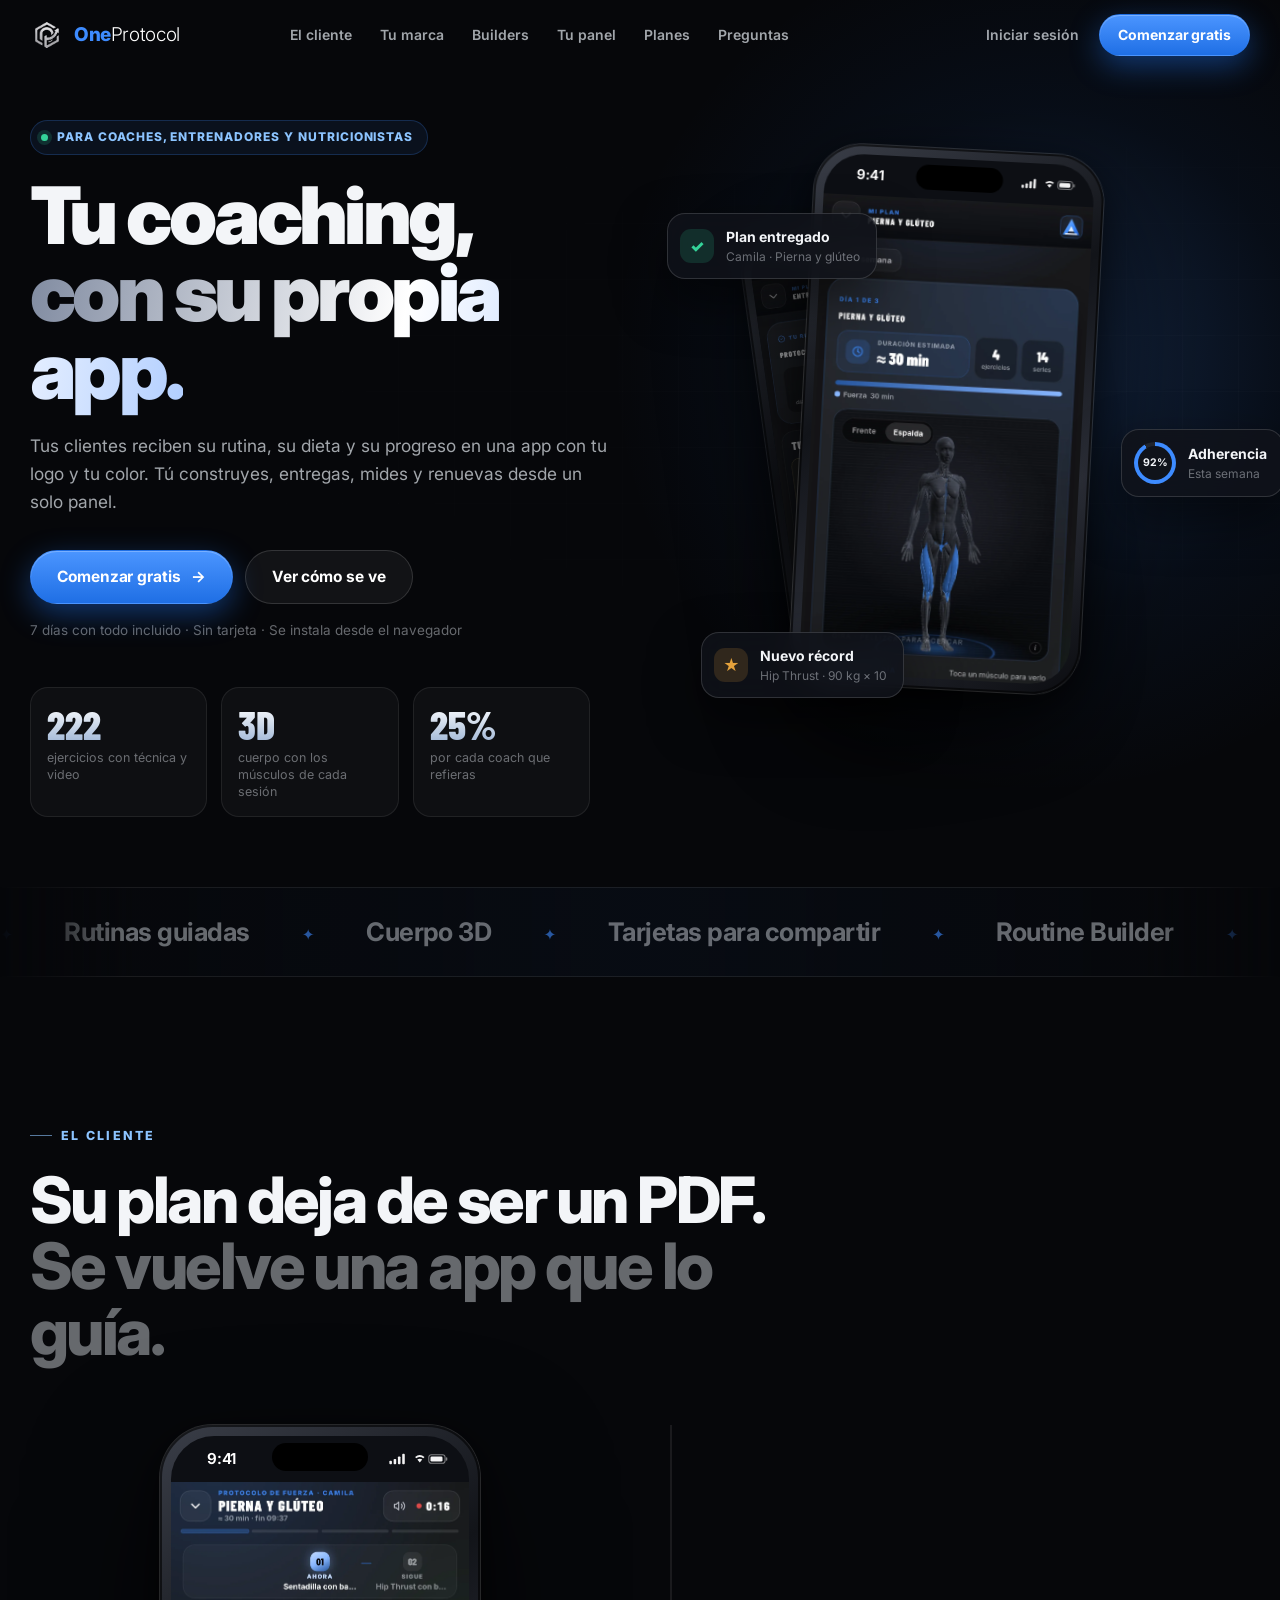
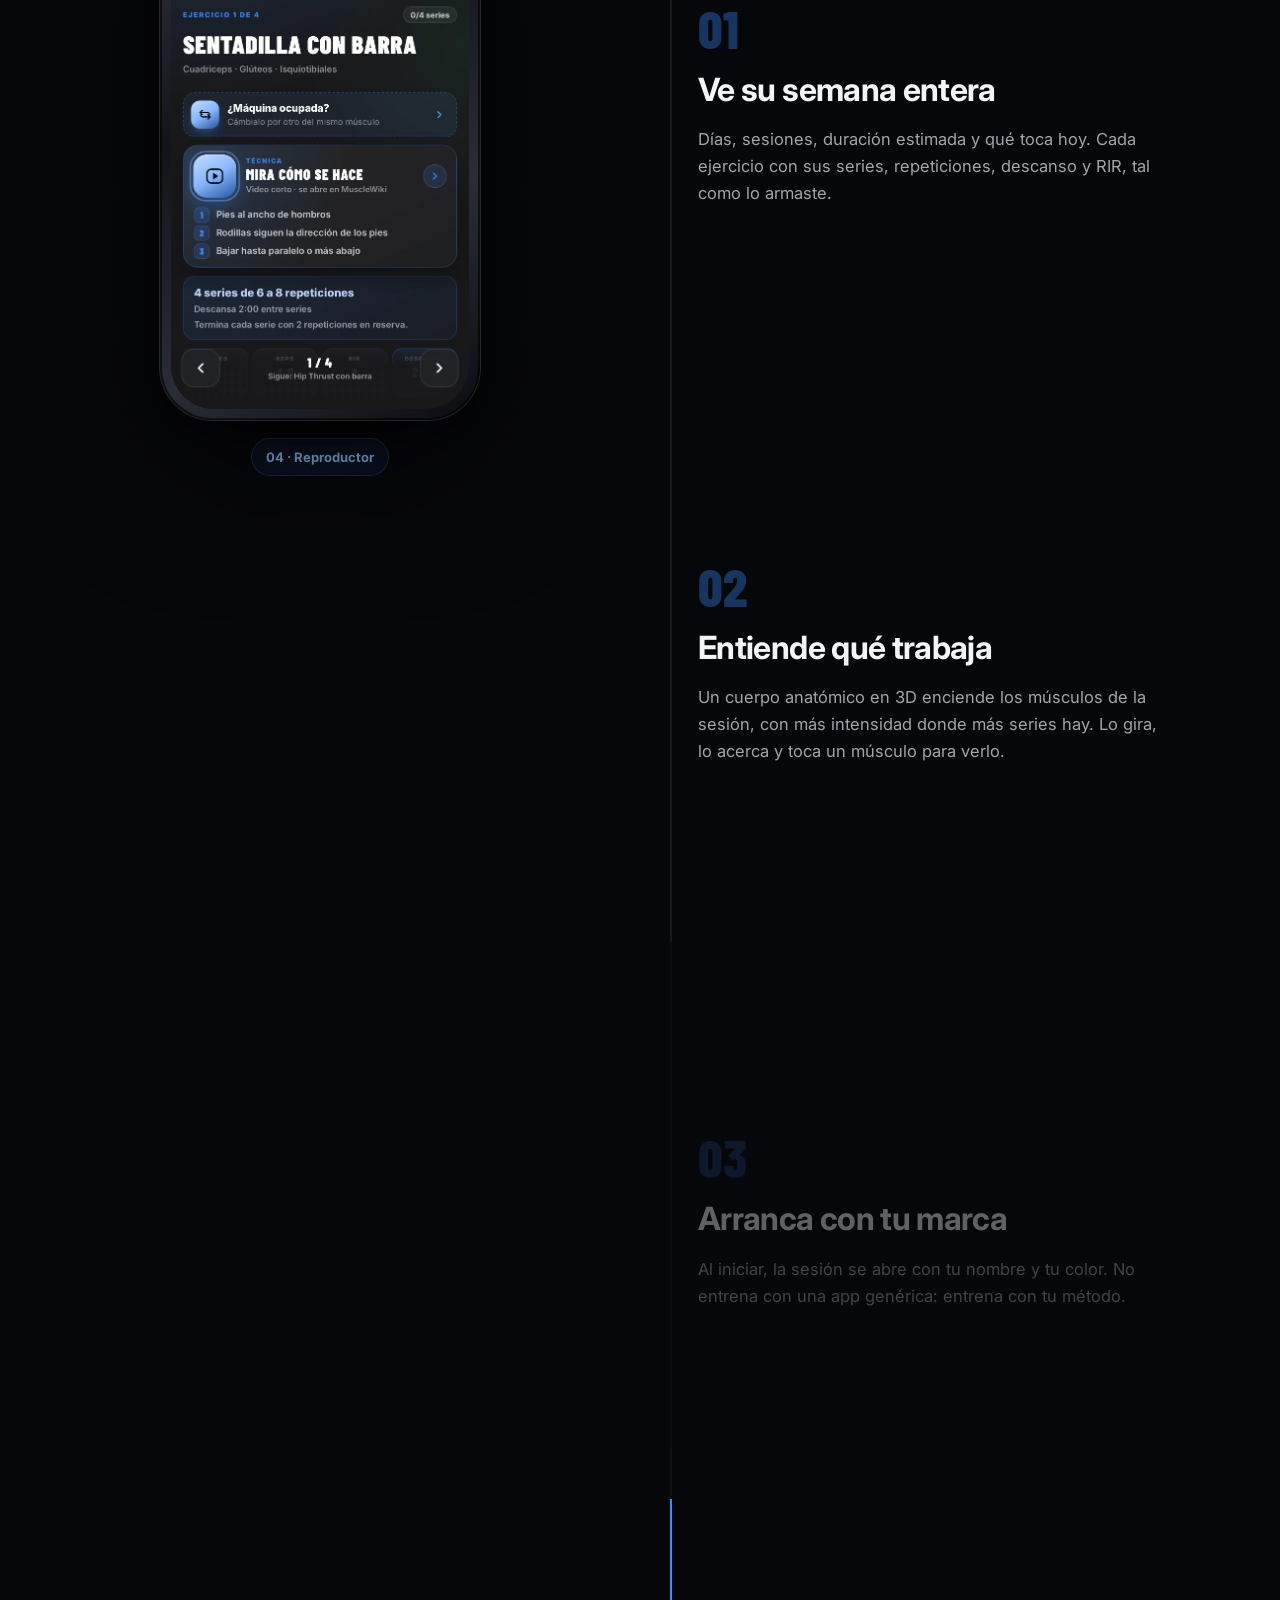
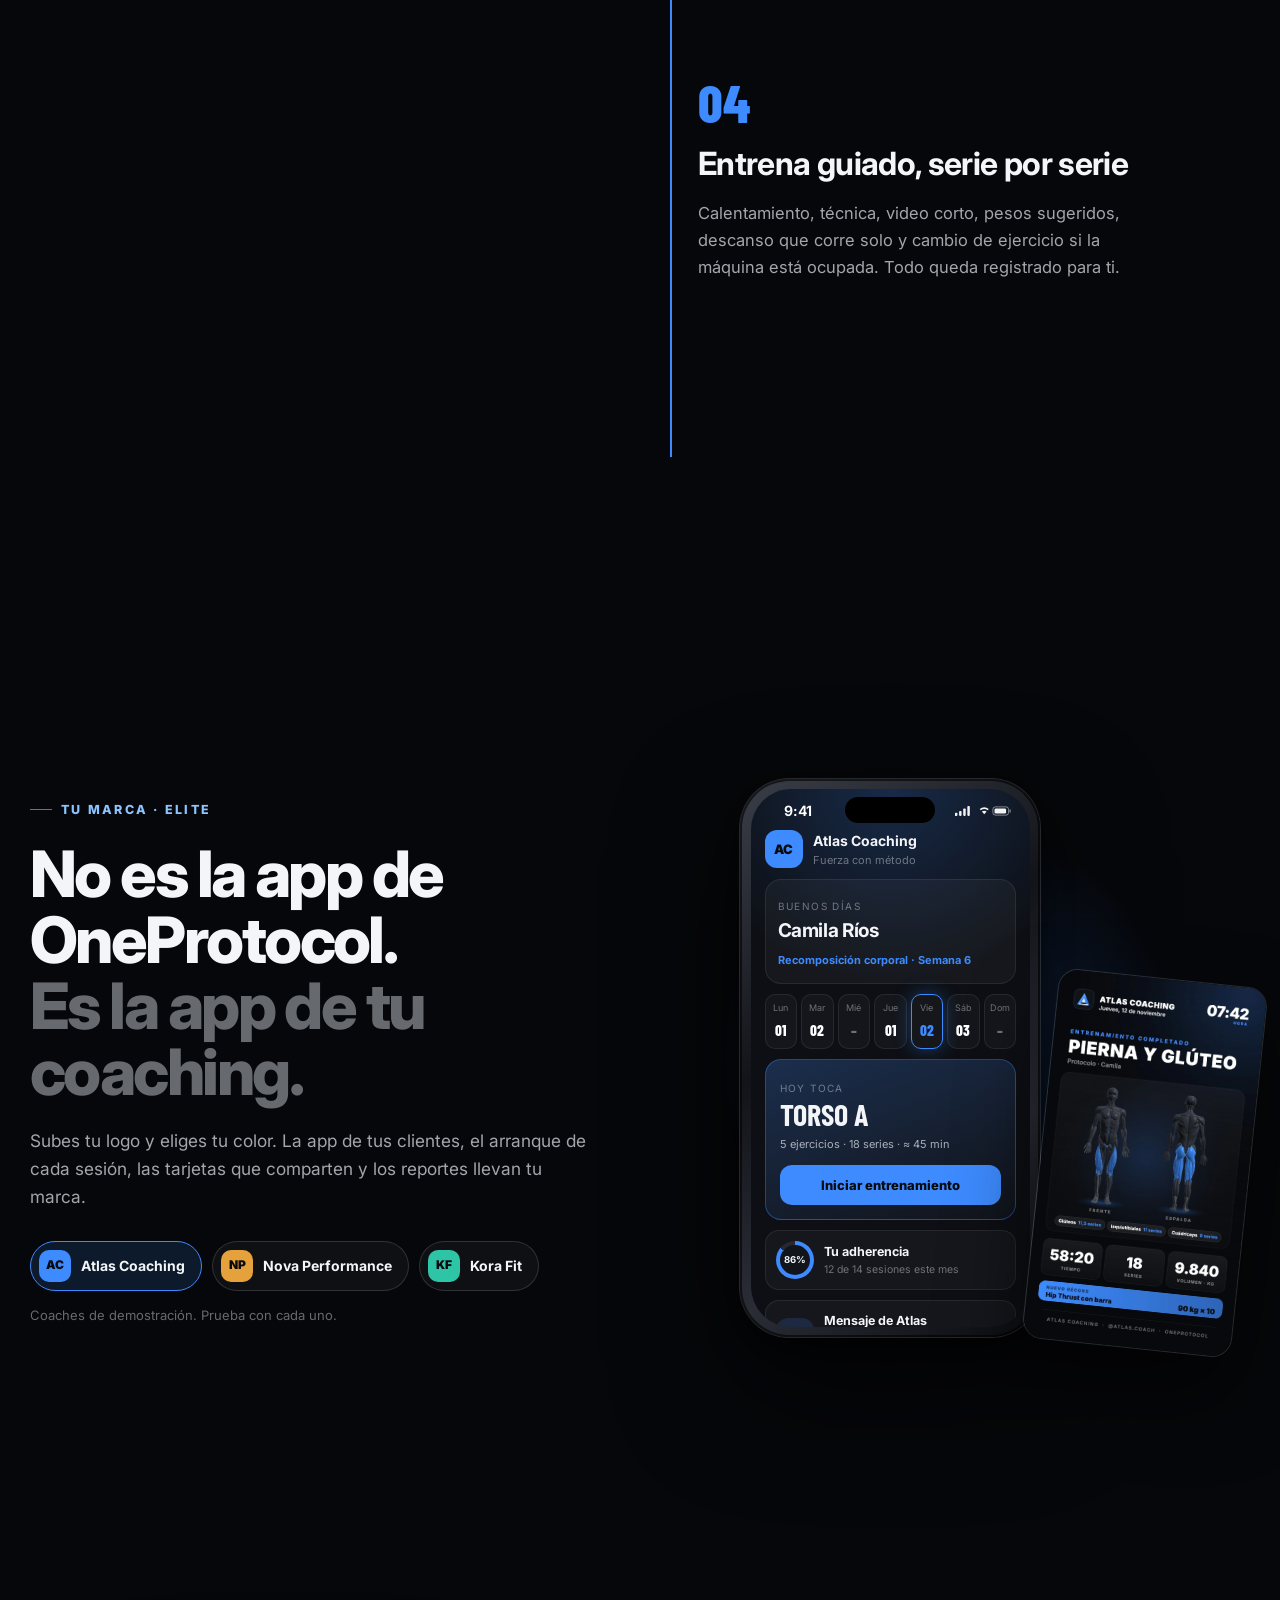
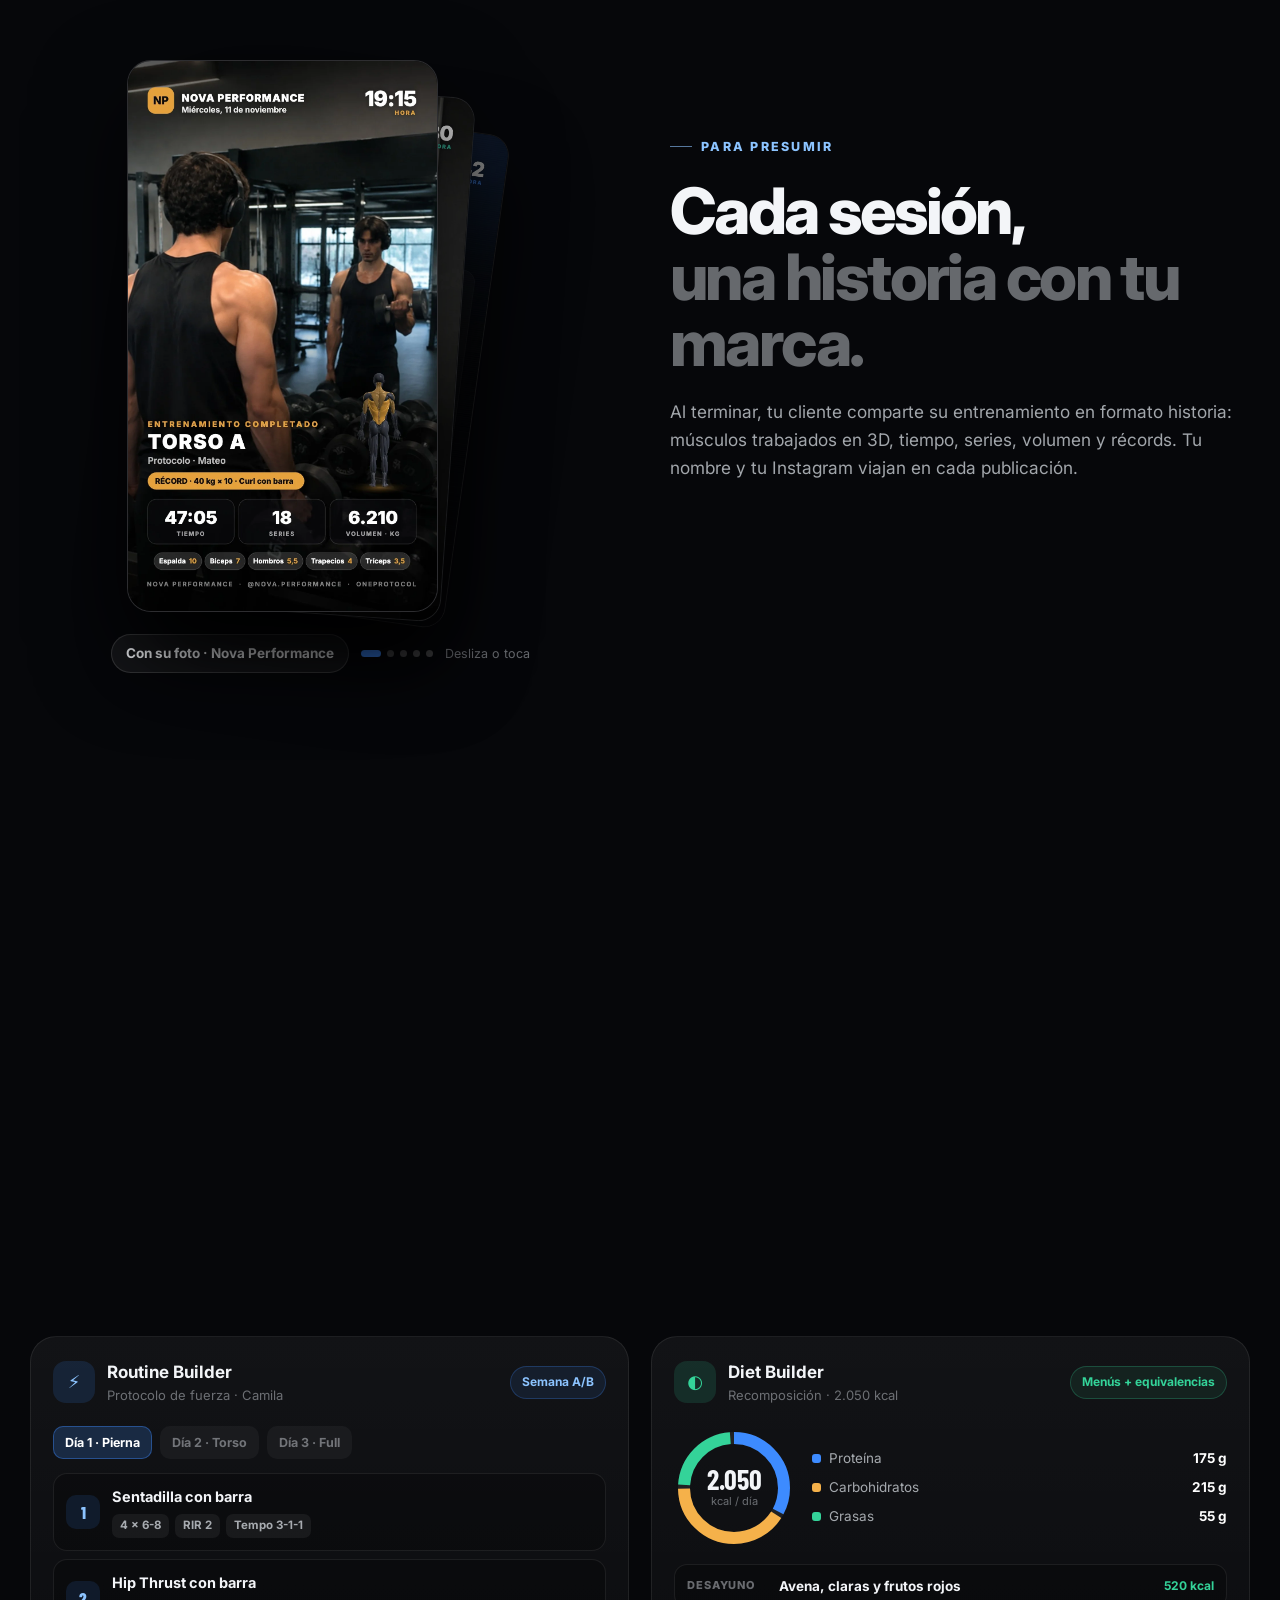
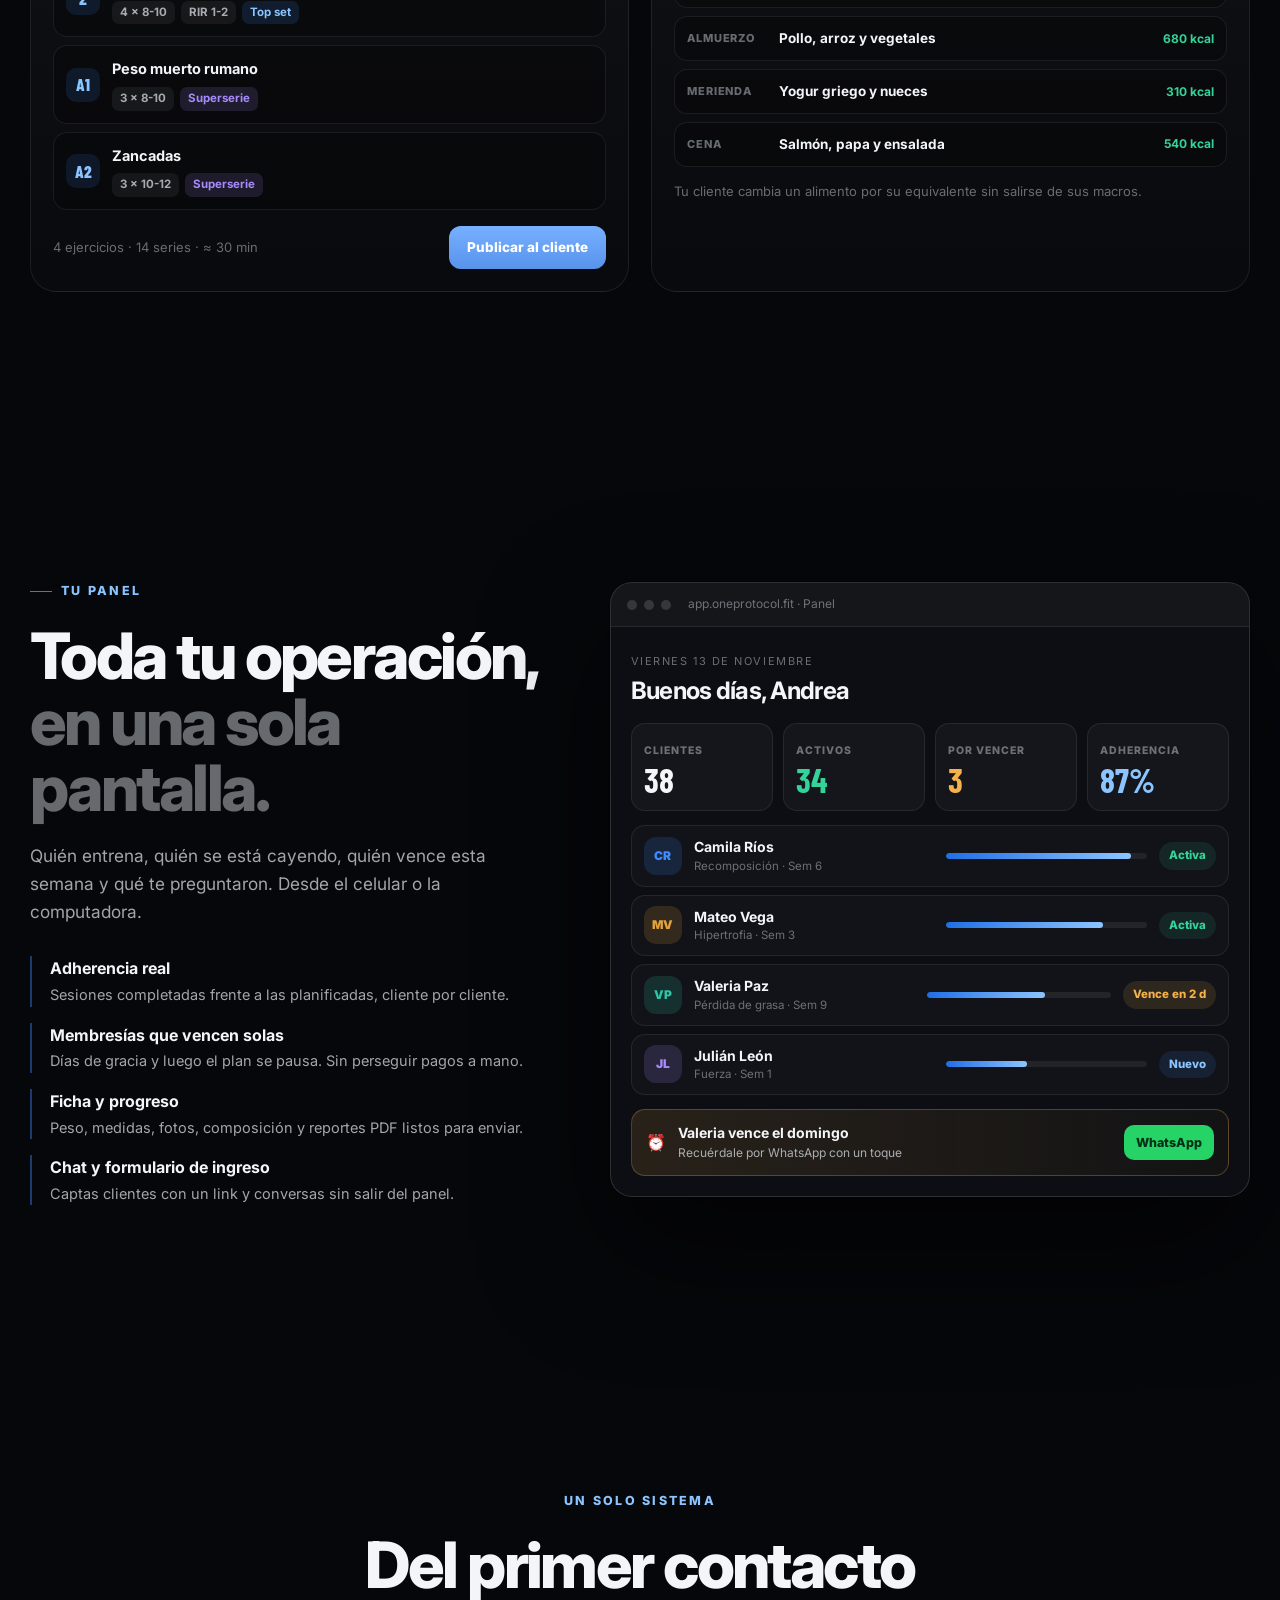
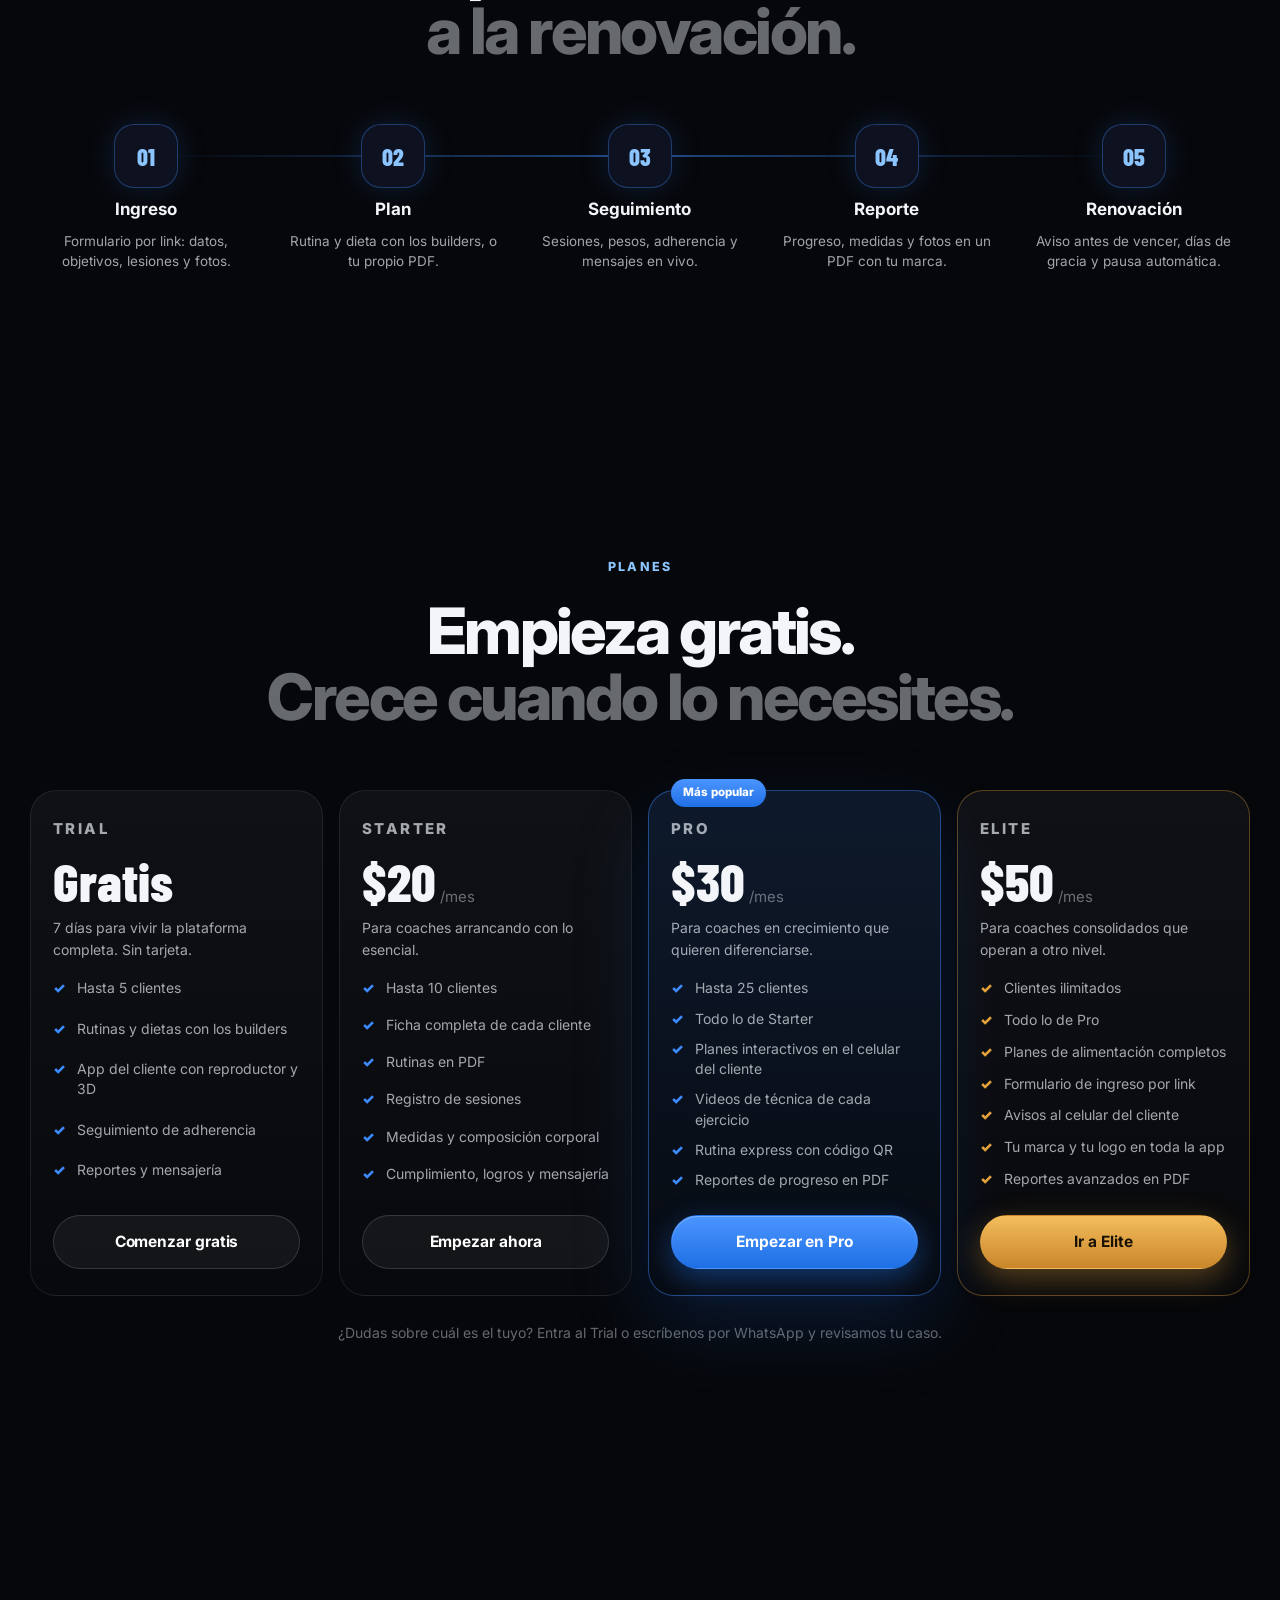
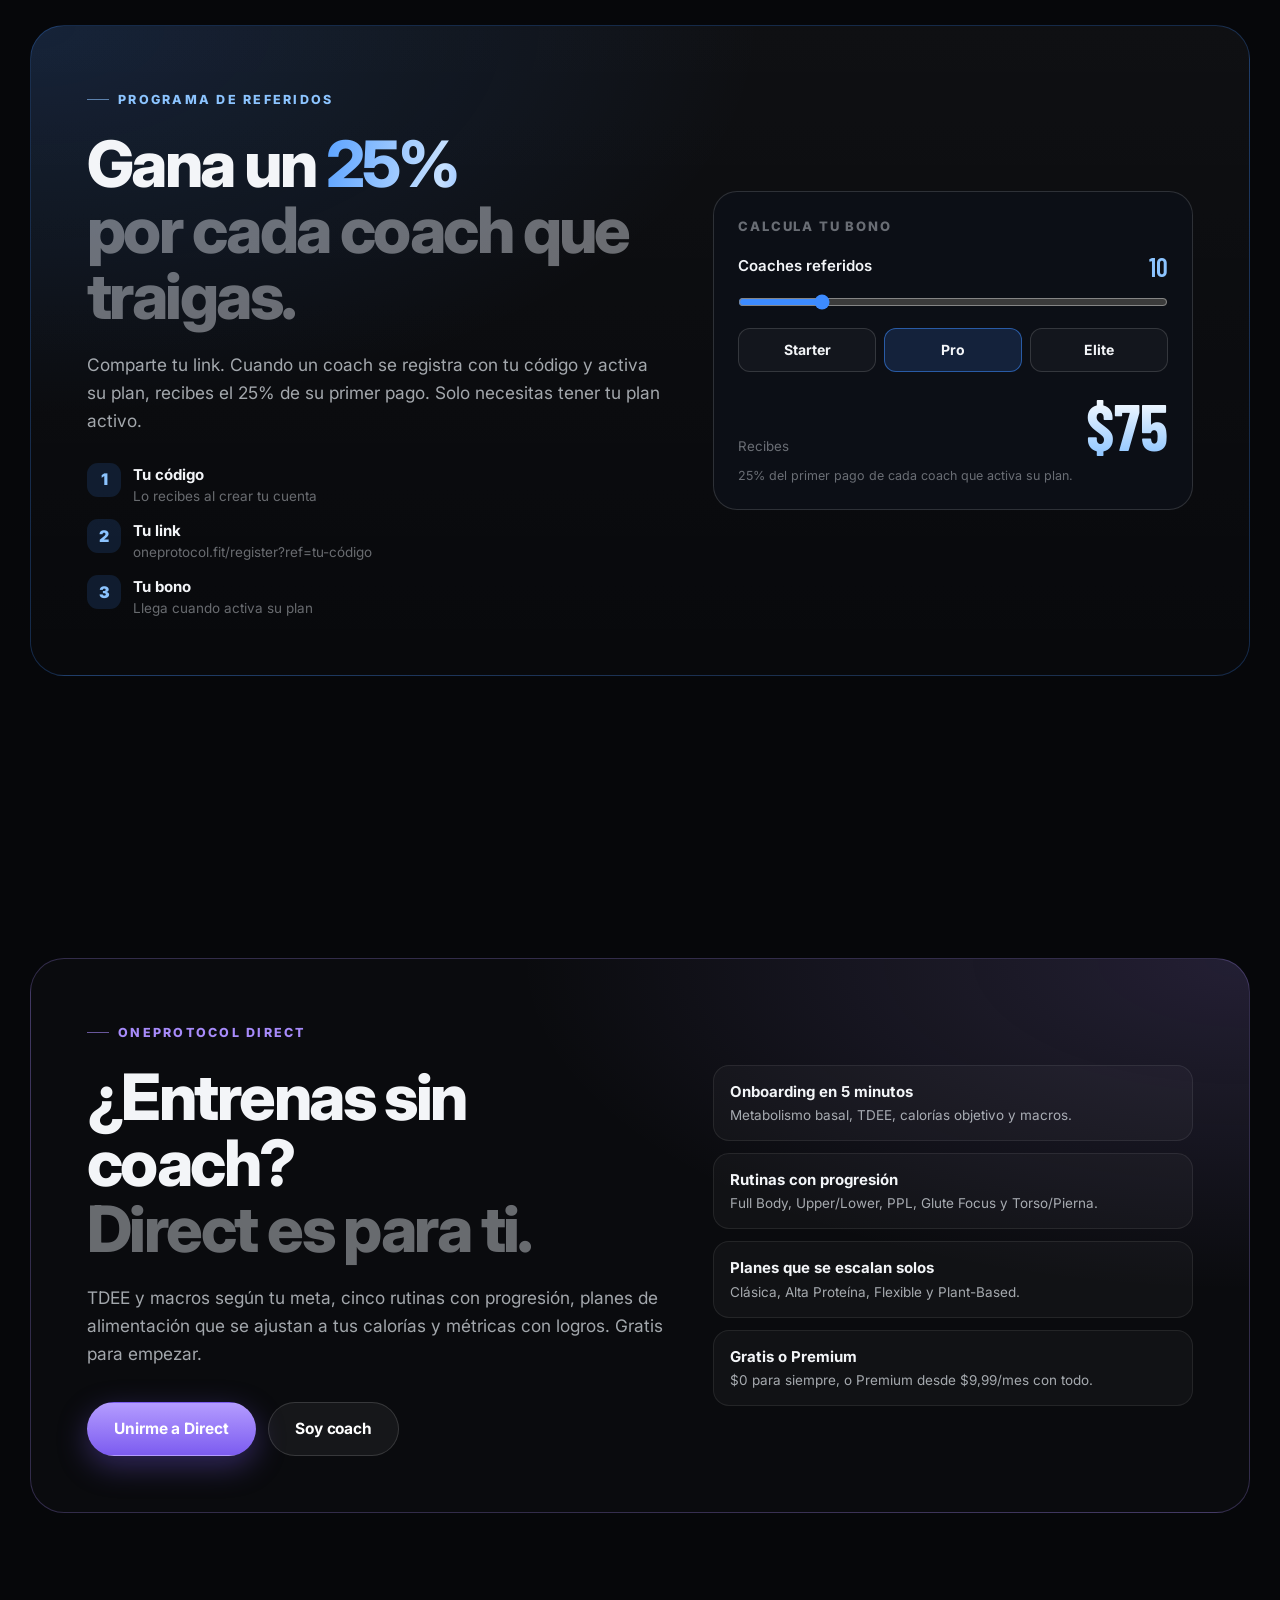
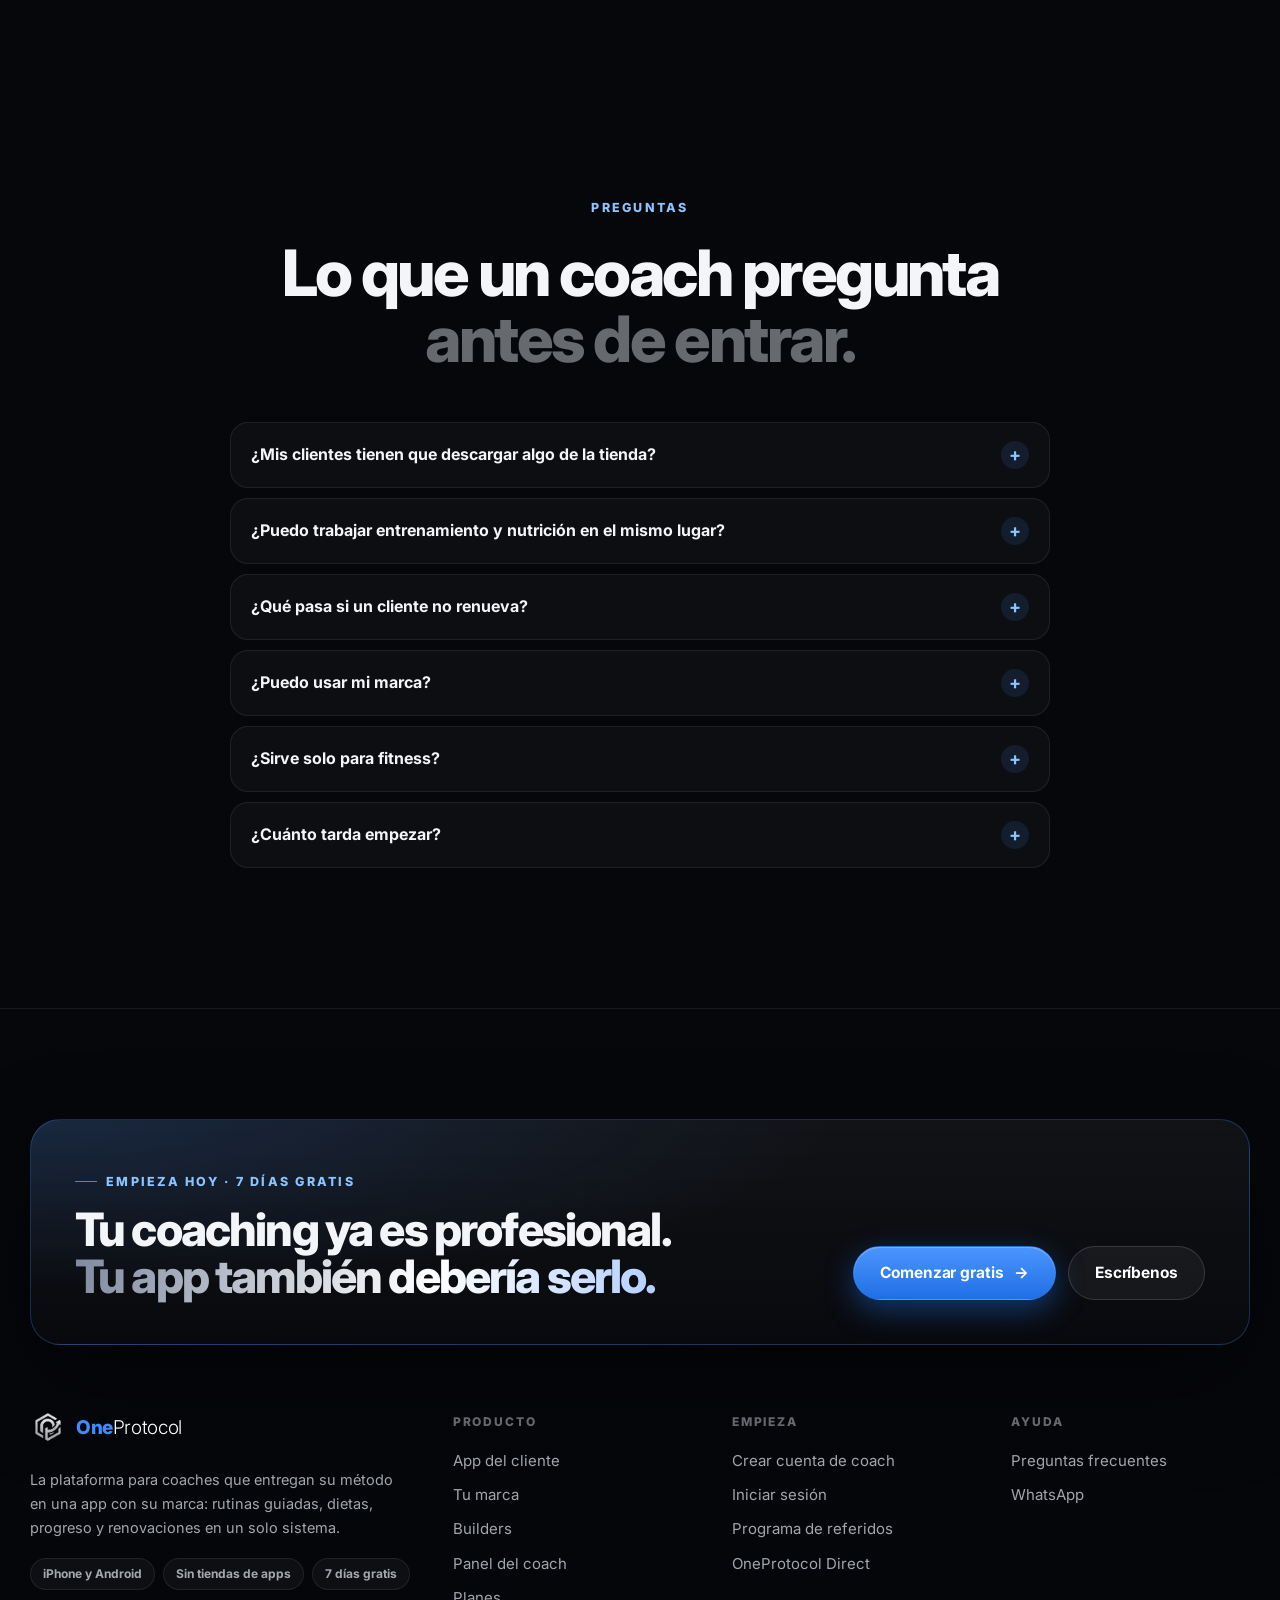
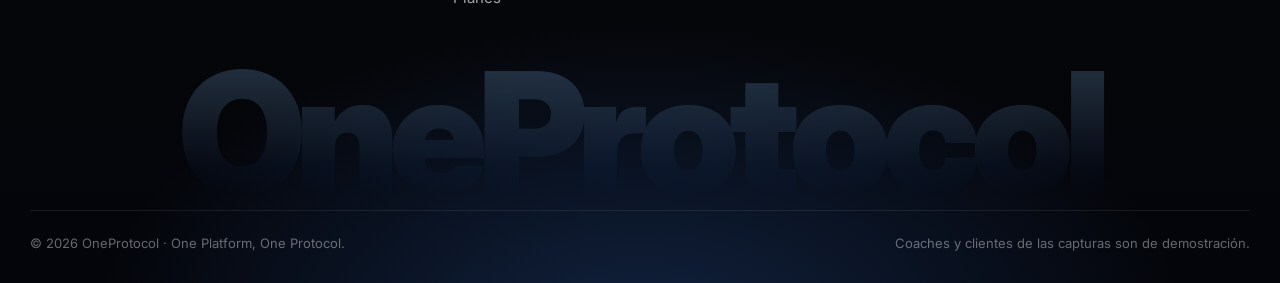
==== commit b35137f9: "Para presumir: tarjetas con foto del cliente en el mazo Dos tarjetas sobre fotos (personas ficticias" ====
--- a/index.html
+++ b/index.html
@@ -165,11 +165,13 @@
       <div class="share-grid">
         <div class="share-deck rv" id="share-deck" aria-label="Tarjetas para compartir. Arrastra, toca o usa las flechas.">
           <div class="share-deck-cards">
-            <figure class="deck-card" data-label="Atlas Coaching · Pierna y glúteo"><img src="assets/shots/card-atlas.webp" alt="Tarjeta de entrenamiento con la marca Atlas Coaching: cuerpo 3D, tiempo, series, volumen y récord" width="1080" height="1920" loading="lazy"></figure>
-            <figure class="deck-card" data-label="Nova Performance · Torso A"><img src="assets/shots/card-nova.webp" alt="Tarjeta de entrenamiento con la marca Nova Performance" width="1080" height="1920" loading="lazy"></figure>
-            <figure class="deck-card" data-label="Kora Fit · Full Body"><img src="assets/shots/card-kora.webp" alt="Tarjeta de entrenamiento con la marca Kora Fit" width="1080" height="1920" loading="lazy"></figure>
-          </div>
-          <div class="share-deck-bar"><span class="share-deck-label" id="share-deck-label">Atlas Coaching · Pierna y glúteo</span><span class="share-deck-dots"><i class="on"></i><i></i><i></i></span><span class="share-deck-hint">Desliza o toca</span></div>
+            <figure class="deck-card" data-label="Con su foto · Nova Performance"><img src="assets/shots/card-nova-photo.webp" alt="Cliente de Nova Performance entrenando frente al espejo, con su sesión encima: músculos trabajados, tiempo, series, volumen y récord" width="1080" height="1920" loading="lazy"></figure>
+            <figure class="deck-card" data-label="Selfie en el espejo · Kora Fit"><img src="assets/shots/card-kora-photo.webp" alt="Clienta de Kora Fit en una selfie de gimnasio con su entrenamiento encima" width="1080" height="1920" loading="lazy"></figure>
+            <figure class="deck-card" data-label="En tarjeta · Atlas Coaching"><img src="assets/shots/card-atlas.webp" alt="Tarjeta de entrenamiento con la marca Atlas Coaching: cuerpo 3D, tiempo, series, volumen y récord" width="1080" height="1920" loading="lazy"></figure>
+            <figure class="deck-card" data-label="En tarjeta · Nova Performance"><img src="assets/shots/card-nova.webp" alt="Tarjeta de entrenamiento con la marca Nova Performance" width="1080" height="1920" loading="lazy"></figure>
+            <figure class="deck-card" data-label="En tarjeta · Kora Fit"><img src="assets/shots/card-kora.webp" alt="Tarjeta de entrenamiento con la marca Kora Fit" width="1080" height="1920" loading="lazy"></figure>
+          </div>
+          <div class="share-deck-bar"><span class="share-deck-label" id="share-deck-label">Con su foto · Nova Performance</span><span class="share-deck-dots"><i class="on"></i><i></i><i></i><i></i><i></i></span><span class="share-deck-hint">Desliza o toca</span></div>
         </div>
         <div class="share-copy">
           <p class="eyebrow rv">Para presumir</p>
@@ -409,6 +411,6 @@
     </div>
   </footer>
 
-  <script src="js/web.js?v=20261113e" defer></script>
+  <script src="js/web.js?v=20261113f" defer></script>
 </body>
 </html>
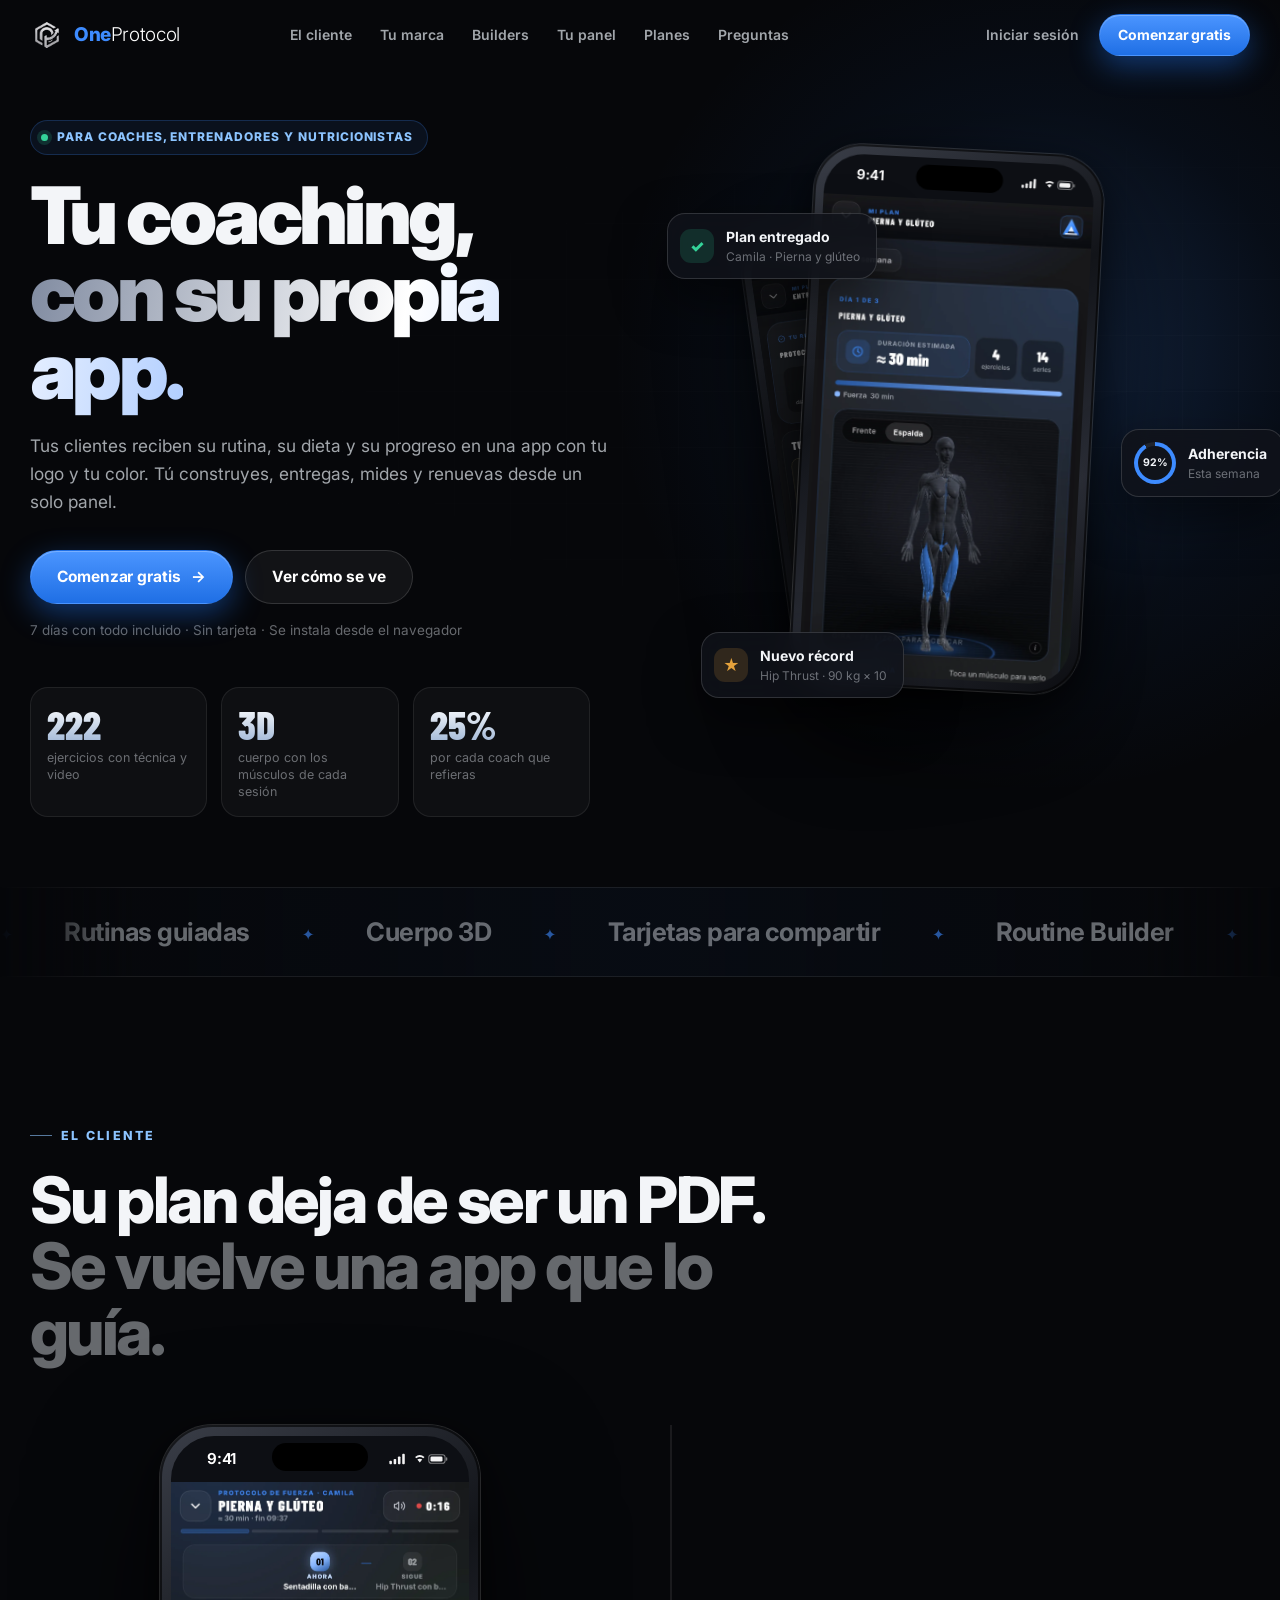
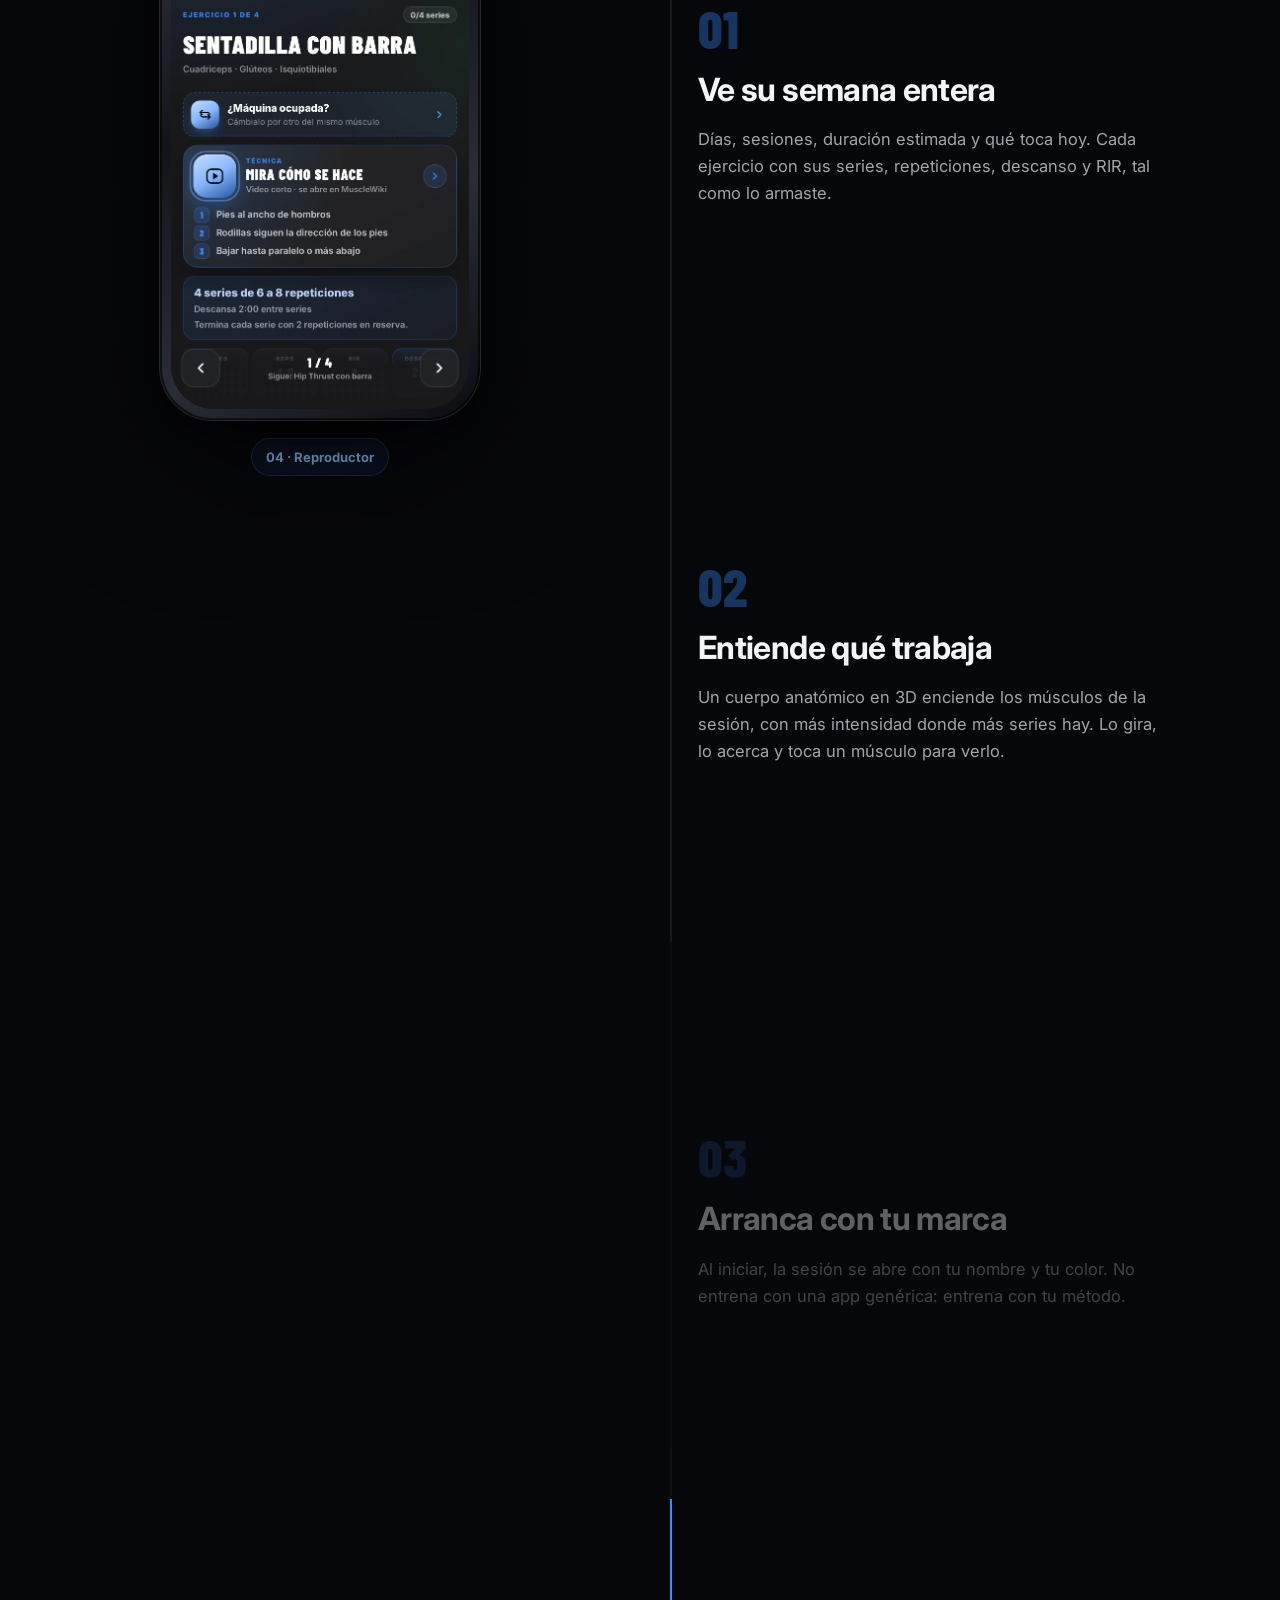
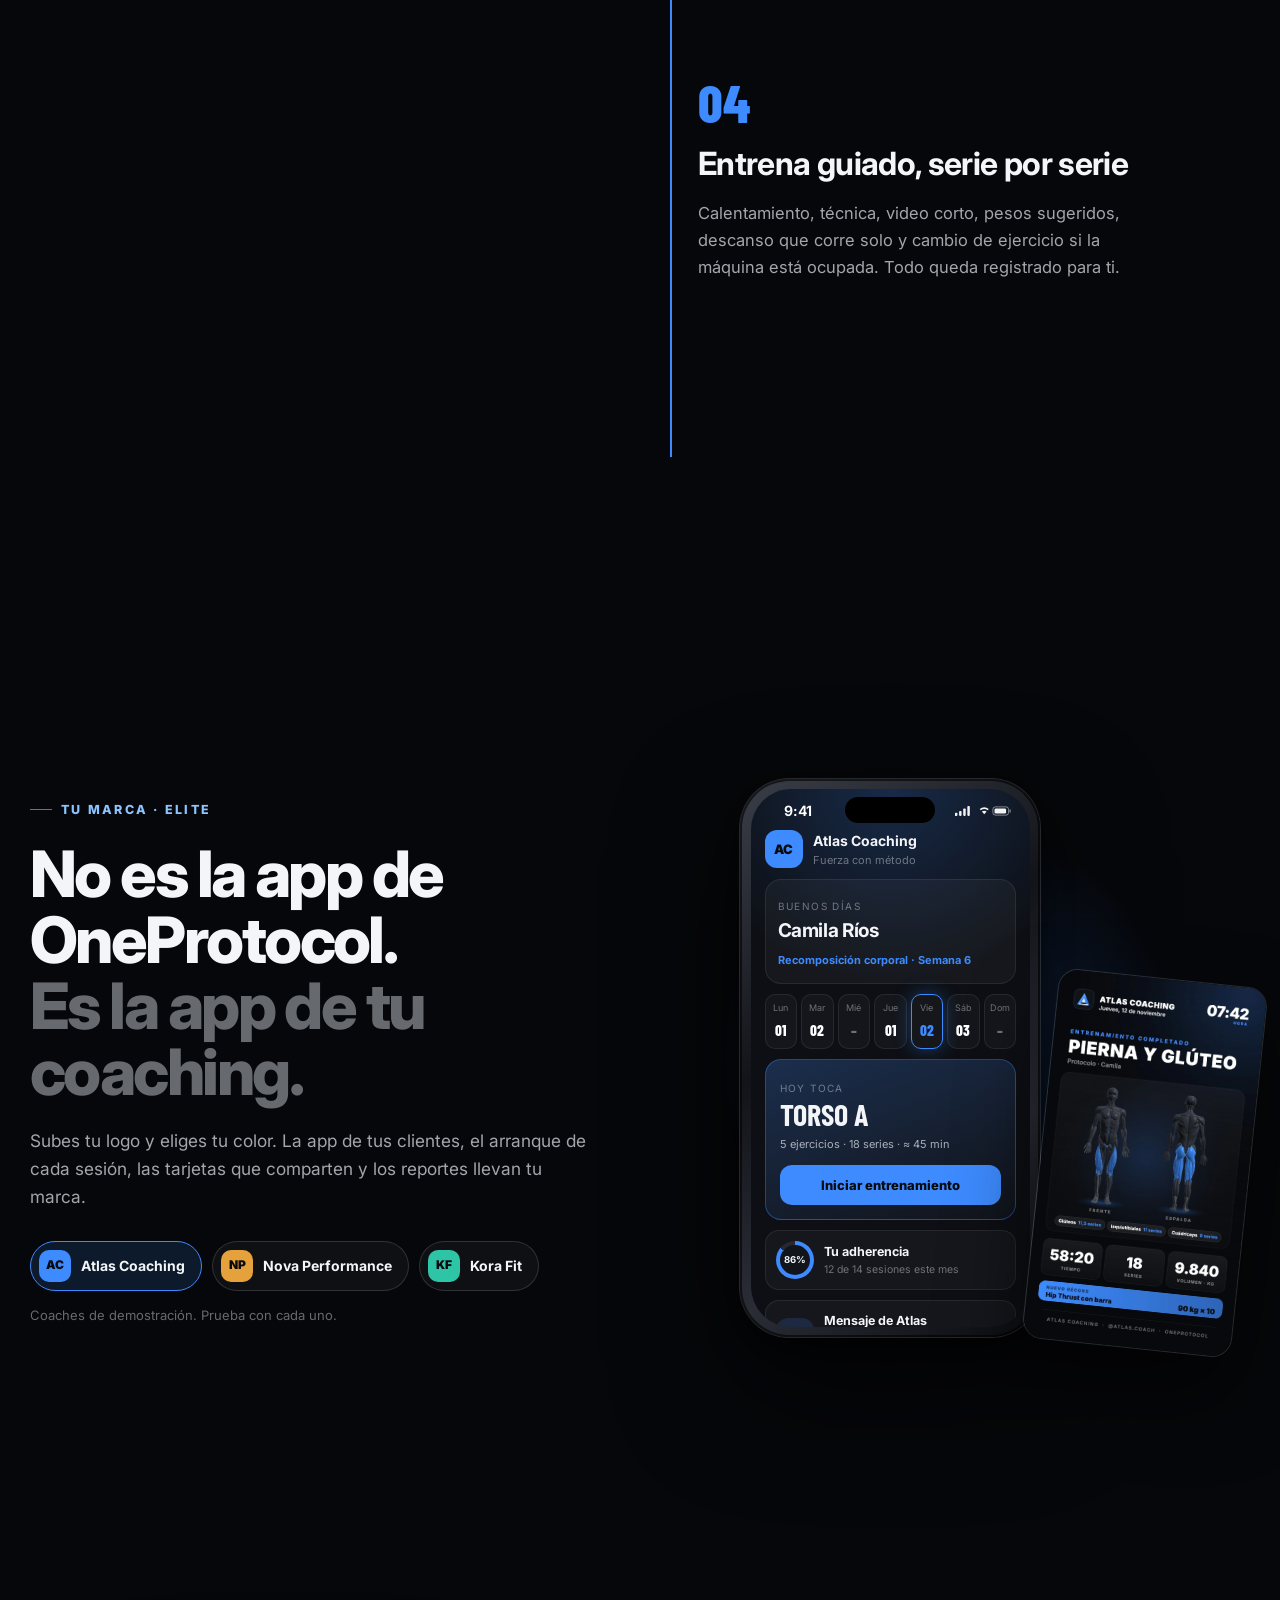
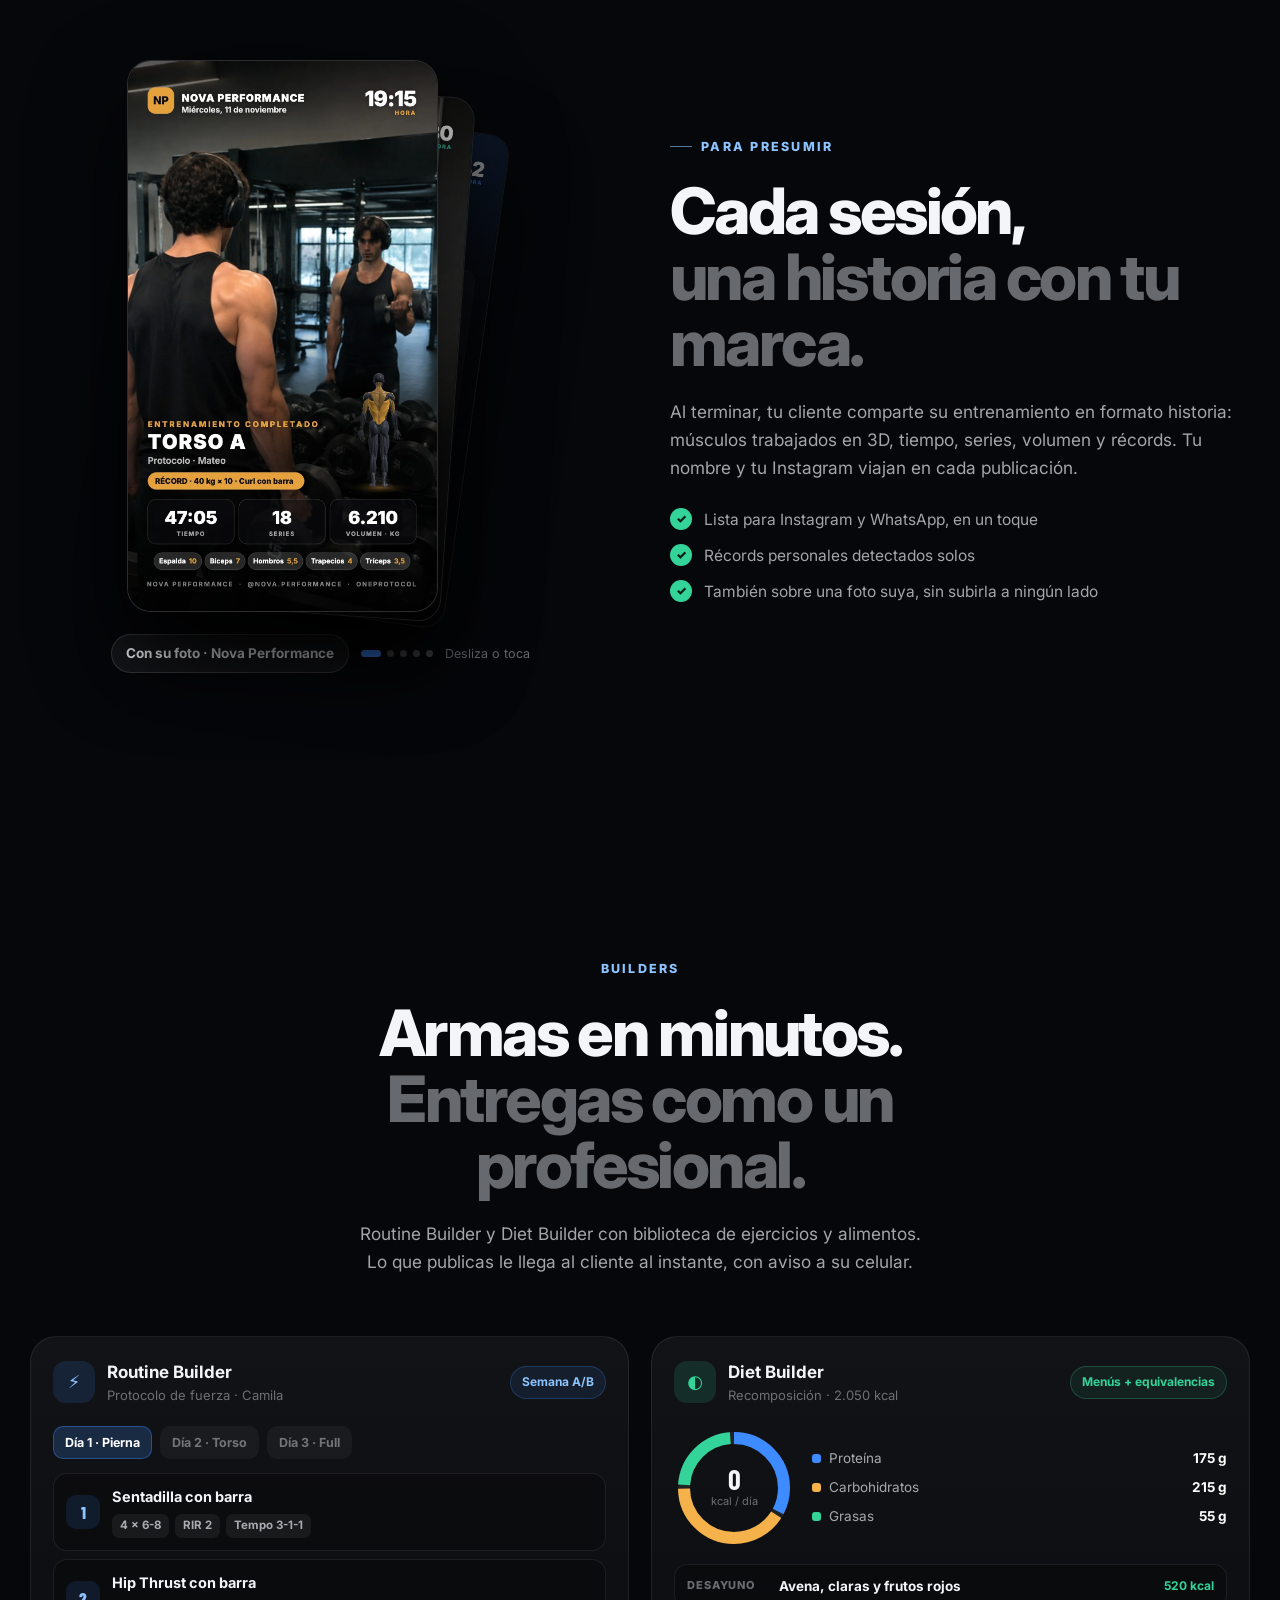
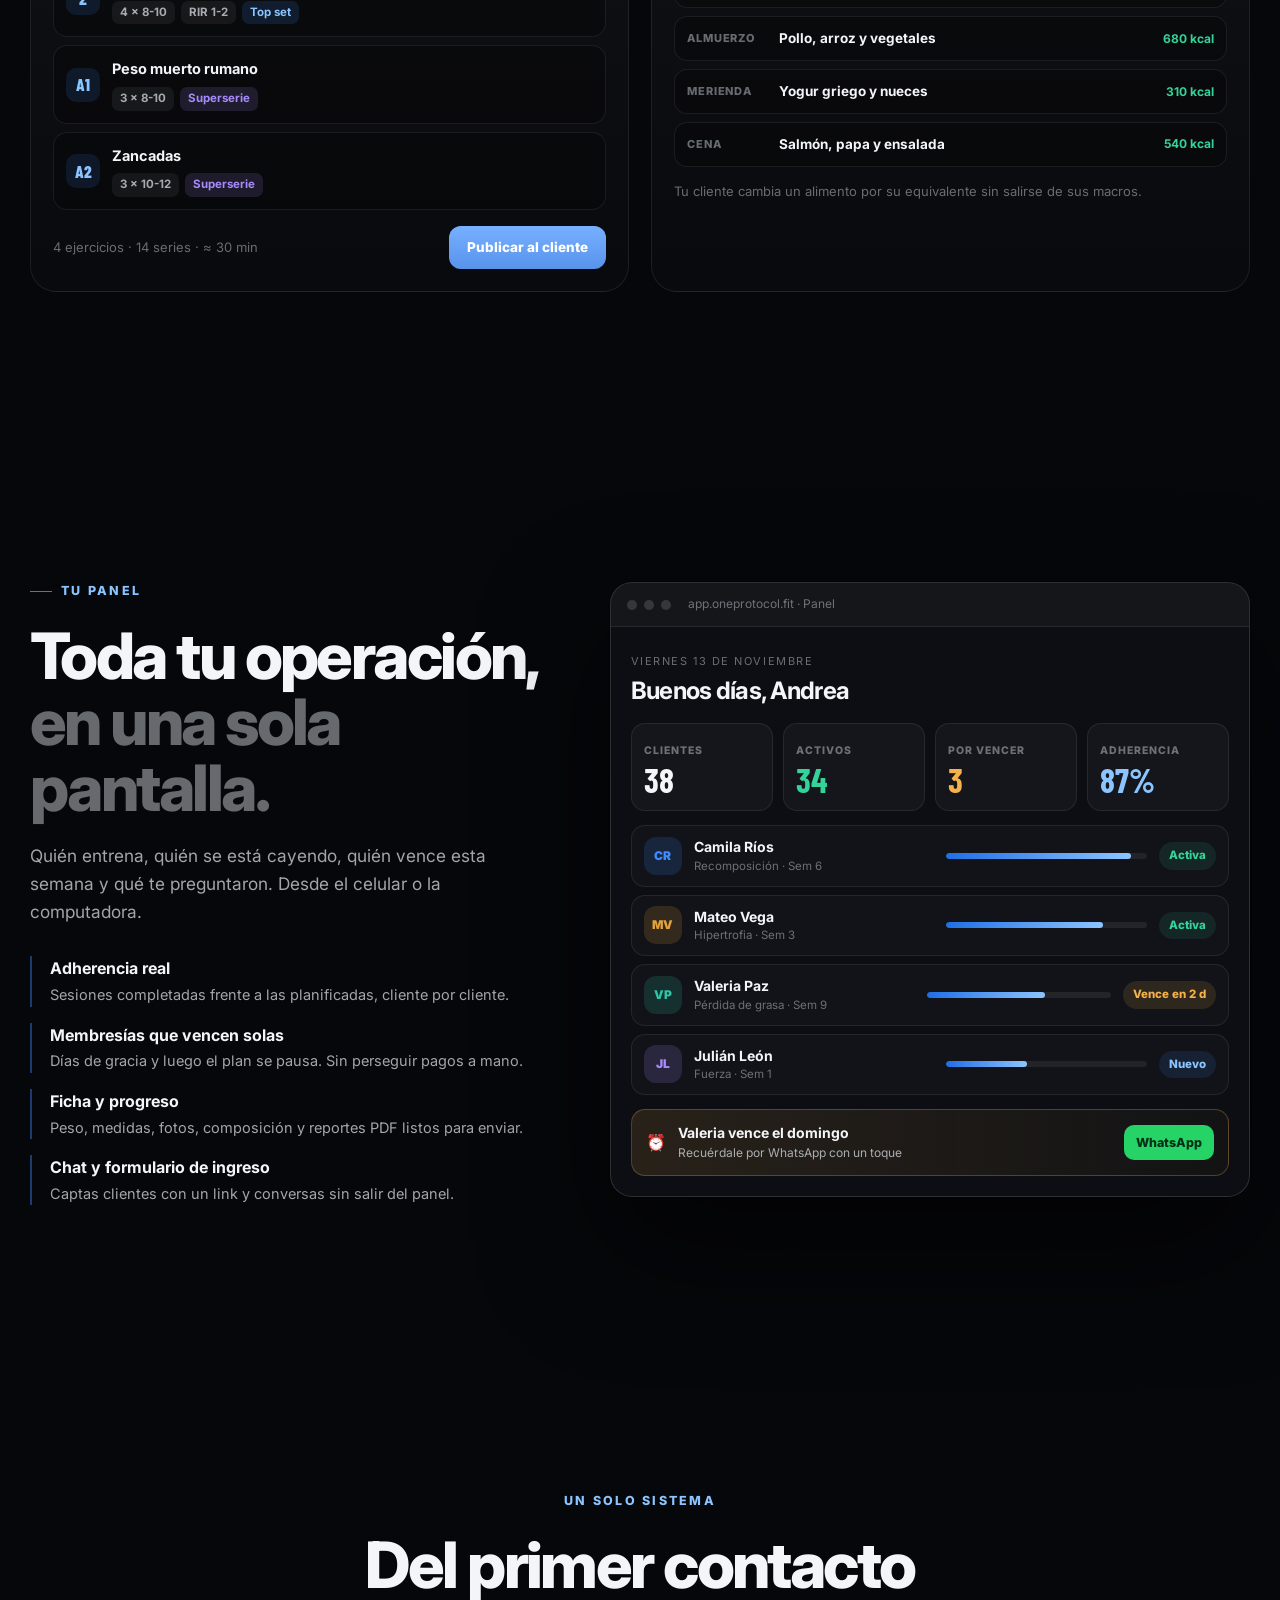
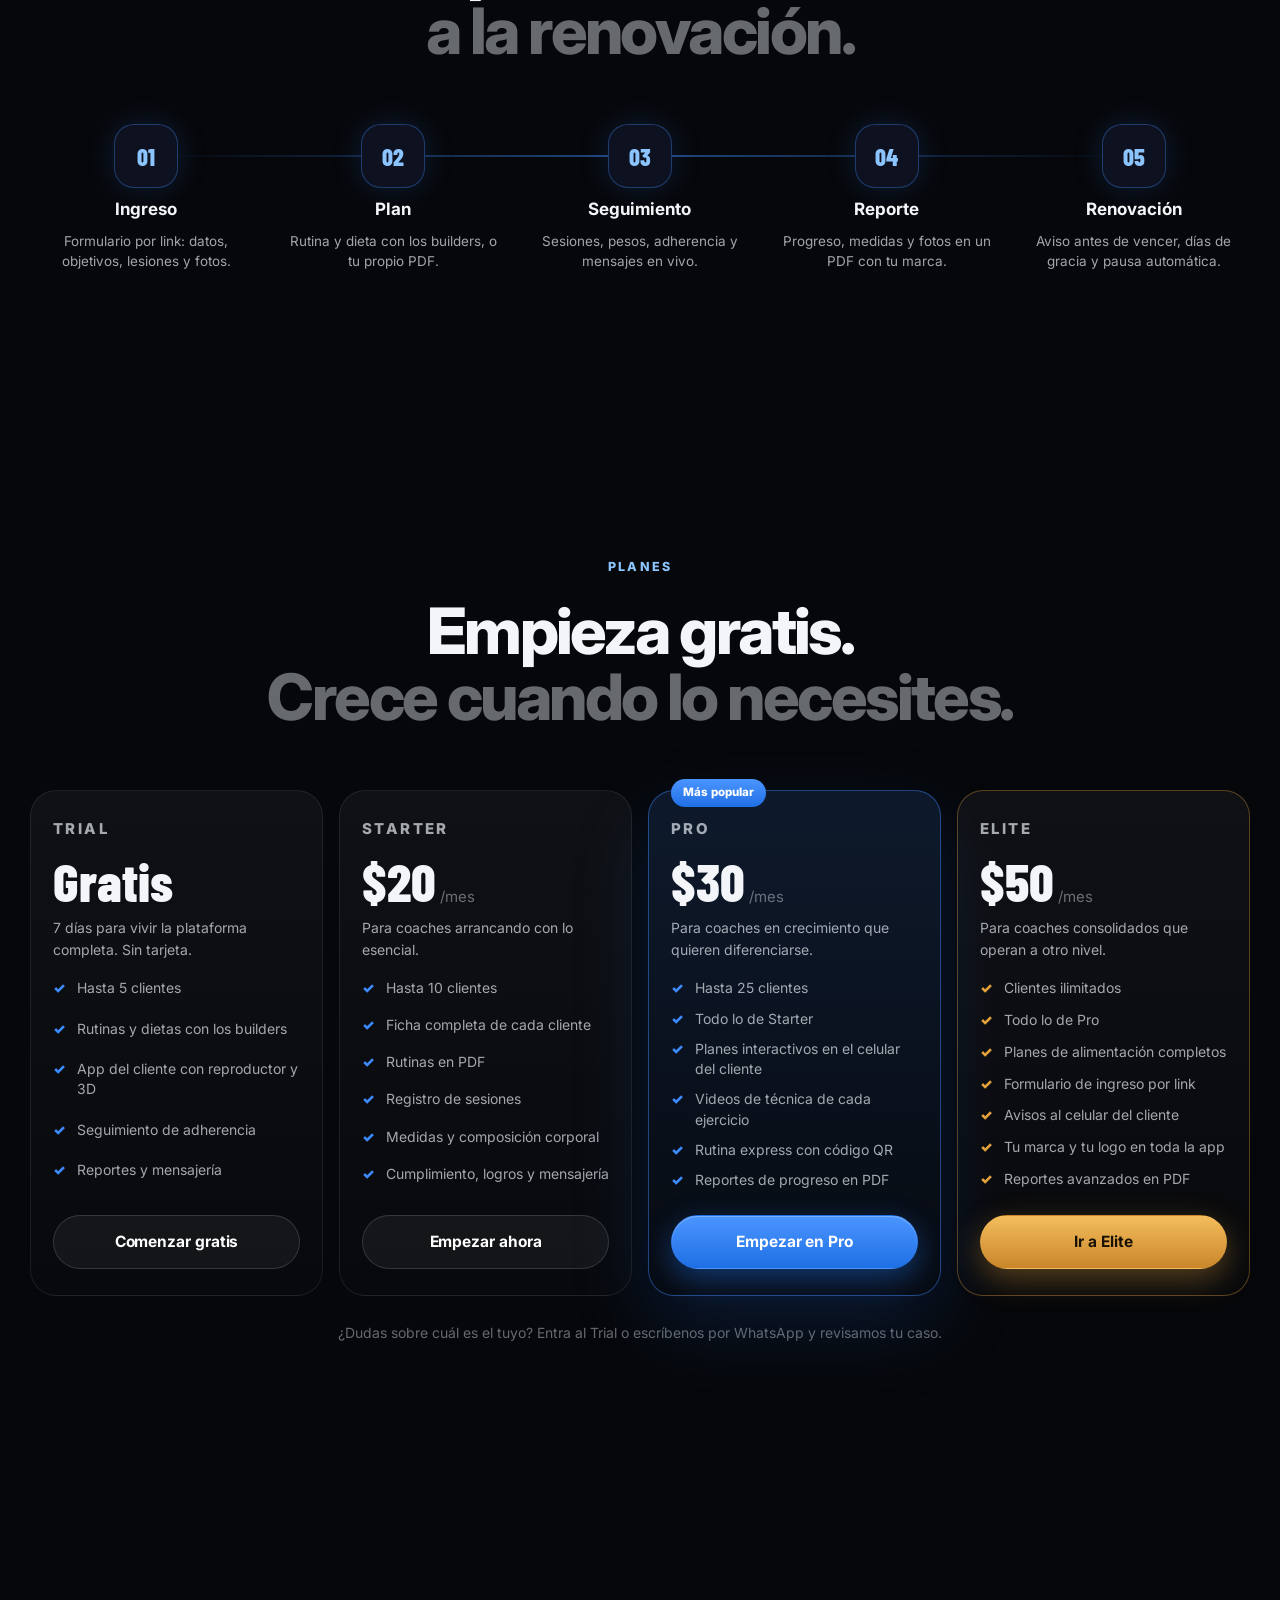
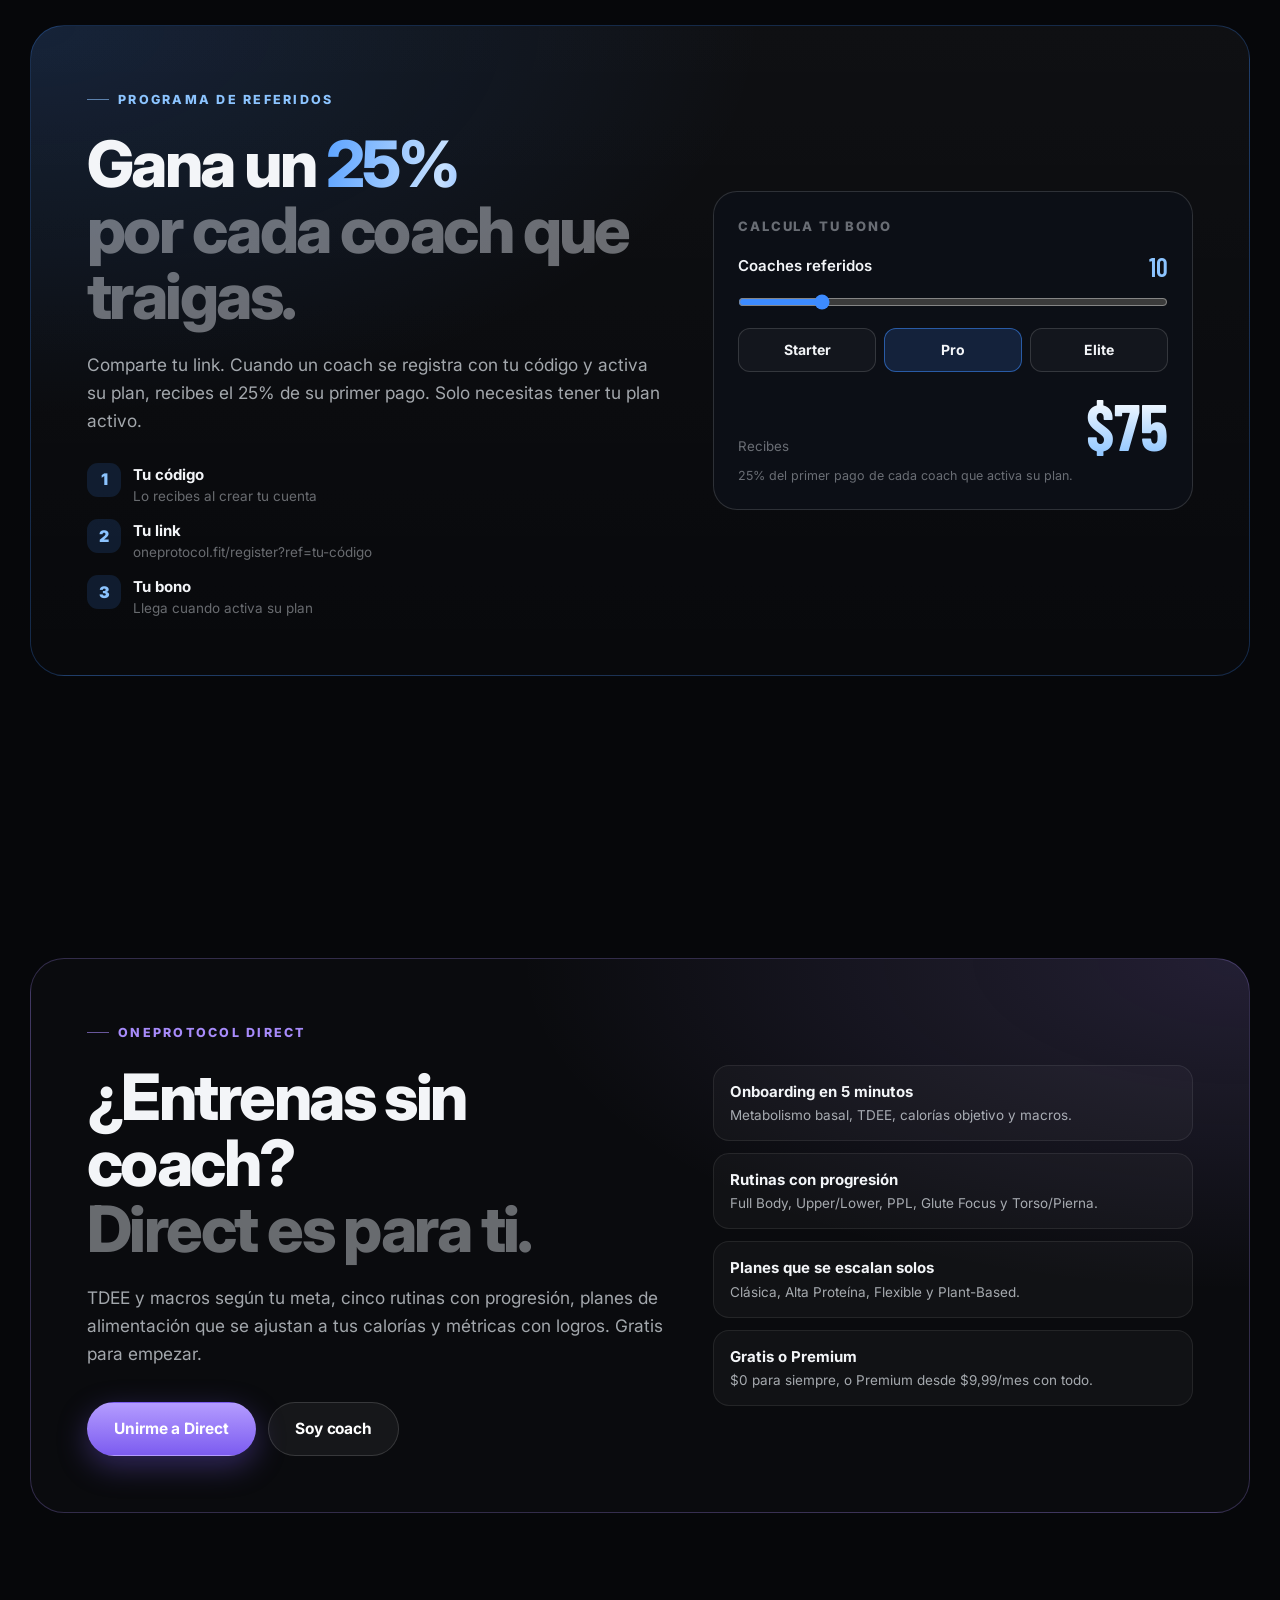
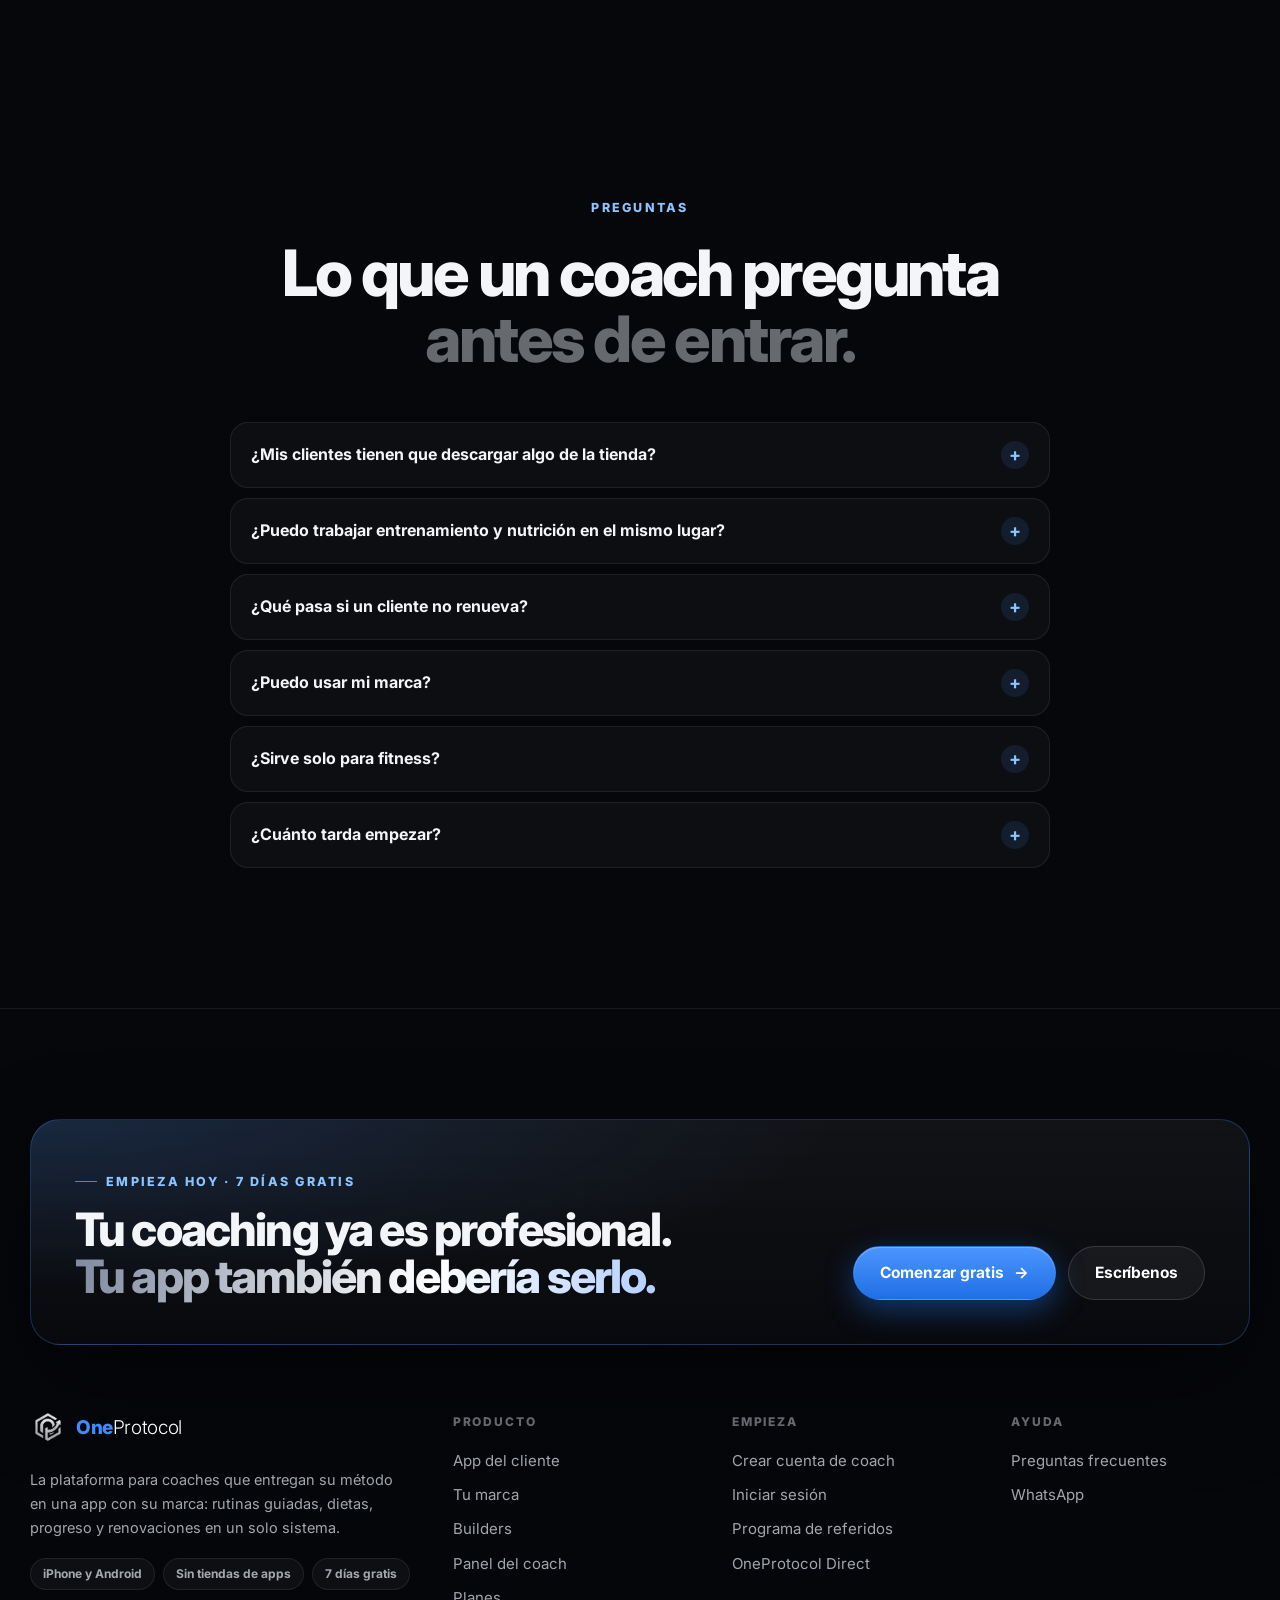
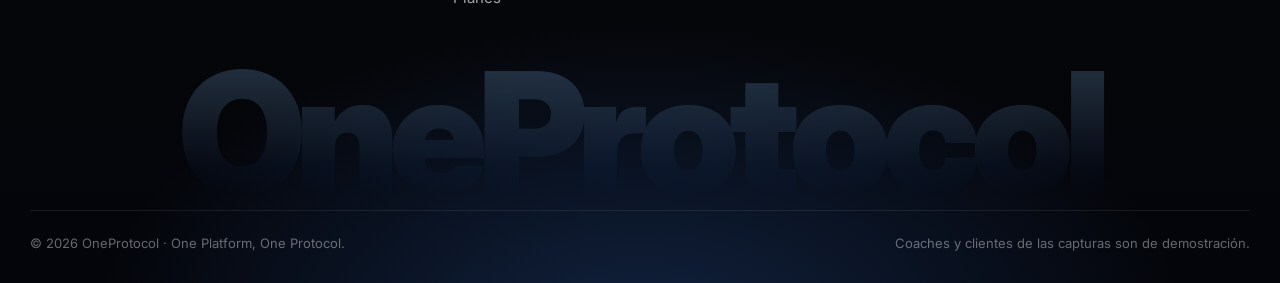
==== commit df60227f: "Las imágenes de la web se renuevan al publicar: versión en la URL y revalidación assets/ no tenía re" ====
--- a/index.html
+++ b/index.html
@@ -10,18 +10,18 @@
   <meta property="og:description" content="Rutinas guiadas, cuerpo 3D, tarjetas para compartir, builders de rutina y dieta, adherencia y renovaciones. Todo en un solo sistema.">
   <meta property="og:type" content="website">
   <meta property="og:url" content="https://oneprotocol.fit/">
-  <meta property="og:image" content="https://oneprotocol.fit/assets/og.jpg">
+  <meta property="og:image" content="https://oneprotocol.fit/assets/og.jpg?v=20261113g">
   <meta property="og:image:width" content="1200">
   <meta property="og:image:height" content="630">
   <meta name="twitter:card" content="summary_large_image">
-  <meta name="twitter:image" content="https://oneprotocol.fit/assets/og.jpg">
+  <meta name="twitter:image" content="https://oneprotocol.fit/assets/og.jpg?v=20261113g">
   <link rel="icon" href="icons/icon-192.png">
   <link rel="apple-touch-icon" href="icons/apple-touch-icon.png">
   <link rel="preconnect" href="https://fonts.googleapis.com">
   <link rel="preconnect" href="https://fonts.gstatic.com" crossorigin>
   <link href="https://fonts.googleapis.com/css2?family=Inter:wght@400;500;600;700;800;900&family=Barlow+Condensed:wght@700;800&display=swap" rel="stylesheet" media="print" onload="this.media='all'">
   <noscript><link href="https://fonts.googleapis.com/css2?family=Inter:wght@400;500;600;700;800;900&family=Barlow+Condensed:wght@700;800&display=swap" rel="stylesheet"></noscript>
-  <link rel="preload" as="image" href="assets/shots/app-dia.webp" fetchpriority="high">
+  <link rel="preload" as="image" href="assets/shots/app-dia.webp?v=20261113g" fetchpriority="high">
   <link rel="stylesheet" href="css/web.css?v=20261113e">
 </head>
 <body>
@@ -30,7 +30,7 @@
 
   <header class="nav" id="nav">
     <a class="nav-logo" href="#top" aria-label="OneProtocol, inicio">
-      <img src="assets/op-symbol.webp" alt="" width="34" height="34">
+      <img src="assets/op-symbol.webp?v=20261113g" alt="" width="34" height="34">
       <span>One<b>Protocol</b></span>
     </a>
     <nav class="nav-links" id="nav-links" aria-label="Secciones">
@@ -70,8 +70,8 @@
         </ul>
       </div>
       <div class="hero-visual" aria-hidden="true">
-        <div class="phone hero-back rv" style="--d:.2s"><div class="phone-screen"><img src="assets/shots/app-rutina.webp" alt="" width="1206" height="2320"></div></div>
-        <div class="phone hero-front rv" style="--d:.1s"><div class="phone-screen"><img src="assets/shots/app-dia.webp" alt="" width="1206" height="2320"></div></div>
+        <div class="phone hero-back rv" style="--d:.2s"><div class="phone-screen"><img src="assets/shots/app-rutina.webp?v=20261113g" alt="" width="1206" height="2320"></div></div>
+        <div class="phone hero-front rv" style="--d:.1s"><div class="phone-screen"><img src="assets/shots/app-dia.webp?v=20261113g" alt="" width="1206" height="2320"></div></div>
         <div class="chip chip-a"><span class="chip-ic ok">✓</span><span><b>Plan entregado</b><small>Camila · Pierna y glúteo</small></span></div>
         <div class="chip chip-b"><span class="chip-ring" style="--p:92"><b>92%</b></span><span><b>Adherencia</b><small>Esta semana</small></span></div>
         <div class="chip chip-c"><span class="chip-ic gold">★</span><span><b>Nuevo récord</b><small>Hip Thrust · 90 kg × 10</small></span></div>
@@ -95,10 +95,10 @@
         <div class="story-stick">
           <div class="phone story-phone">
             <div class="phone-screen" id="story-screen">
-              <img class="is-on" data-shot="1" src="assets/shots/app-rutina.webp" alt="Rutina de la semana en la app del cliente" width="1206" height="2320" loading="lazy">
-              <img data-shot="2" src="assets/shots/app-dia.webp" alt="Día de entrenamiento con el cuerpo 3D y los músculos que trabaja" width="1206" height="2320" loading="lazy">
-              <img data-shot="3" src="assets/shots/app-launch.webp" alt="Arranque del entrenamiento con la marca del coach" width="1206" height="2320" loading="lazy">
-              <img data-shot="4" src="assets/shots/app-player.webp" alt="Reproductor de rutina: ejercicio, técnica, series y descanso" width="1206" height="2320" loading="lazy">
+              <img class="is-on" data-shot="1" src="assets/shots/app-rutina.webp?v=20261113g" alt="Rutina de la semana en la app del cliente" width="1206" height="2320" loading="lazy">
+              <img data-shot="2" src="assets/shots/app-dia.webp?v=20261113g" alt="Día de entrenamiento con el cuerpo 3D y los músculos que trabaja" width="1206" height="2320" loading="lazy">
+              <img data-shot="3" src="assets/shots/app-launch.webp?v=20261113g" alt="Arranque del entrenamiento con la marca del coach" width="1206" height="2320" loading="lazy">
+              <img data-shot="4" src="assets/shots/app-player.webp?v=20261113g" alt="Reproductor de rutina: ejercicio, técnica, series y descanso" width="1206" height="2320" loading="lazy">
             </div>
           </div>
           <p class="story-tag" id="story-tag">01 · Su semana</p>
@@ -155,7 +155,7 @@
               <div class="bm-row"><span class="bm-msg">💬</span><span><b id="bm-coach">Mensaje de Atlas</b><small>«Sube 2,5 kg en el press si sale limpio»</small></span></div>
             </div>
           </div>
-          <figure class="brand-card rv"><img id="bm-card" src="assets/shots/card-atlas.webp" alt="" width="1080" height="1920" loading="lazy"></figure>
+          <figure class="brand-card rv"><img id="bm-card" src="assets/shots/card-atlas.webp?v=20261113g" alt="" width="1080" height="1920" loading="lazy"></figure>
         </div>
       </div>
     </section>
@@ -165,11 +165,11 @@
       <div class="share-grid">
         <div class="share-deck rv" id="share-deck" aria-label="Tarjetas para compartir. Arrastra, toca o usa las flechas.">
           <div class="share-deck-cards">
-            <figure class="deck-card" data-label="Con su foto · Nova Performance"><img src="assets/shots/card-nova-photo.webp" alt="Cliente de Nova Performance entrenando frente al espejo, con su sesión encima: músculos trabajados, tiempo, series, volumen y récord" width="1080" height="1920" loading="lazy"></figure>
-            <figure class="deck-card" data-label="Selfie en el espejo · Kora Fit"><img src="assets/shots/card-kora-photo.webp" alt="Clienta de Kora Fit en una selfie de gimnasio con su entrenamiento encima" width="1080" height="1920" loading="lazy"></figure>
-            <figure class="deck-card" data-label="En tarjeta · Atlas Coaching"><img src="assets/shots/card-atlas.webp" alt="Tarjeta de entrenamiento con la marca Atlas Coaching: cuerpo 3D, tiempo, series, volumen y récord" width="1080" height="1920" loading="lazy"></figure>
-            <figure class="deck-card" data-label="En tarjeta · Nova Performance"><img src="assets/shots/card-nova.webp" alt="Tarjeta de entrenamiento con la marca Nova Performance" width="1080" height="1920" loading="lazy"></figure>
-            <figure class="deck-card" data-label="En tarjeta · Kora Fit"><img src="assets/shots/card-kora.webp" alt="Tarjeta de entrenamiento con la marca Kora Fit" width="1080" height="1920" loading="lazy"></figure>
+            <figure class="deck-card" data-label="Con su foto · Nova Performance"><img src="assets/shots/card-nova-photo.webp?v=20261113g" alt="Cliente de Nova Performance entrenando frente al espejo, con su sesión encima: músculos trabajados, tiempo, series, volumen y récord" width="1080" height="1920" loading="lazy"></figure>
+            <figure class="deck-card" data-label="Selfie en el espejo · Kora Fit"><img src="assets/shots/card-kora-photo.webp?v=20261113g" alt="Clienta de Kora Fit en una selfie de gimnasio con su entrenamiento encima" width="1080" height="1920" loading="lazy"></figure>
+            <figure class="deck-card" data-label="En tarjeta · Atlas Coaching"><img src="assets/shots/card-atlas.webp?v=20261113g" alt="Tarjeta de entrenamiento con la marca Atlas Coaching: cuerpo 3D, tiempo, series, volumen y récord" width="1080" height="1920" loading="lazy"></figure>
+            <figure class="deck-card" data-label="En tarjeta · Nova Performance"><img src="assets/shots/card-nova.webp?v=20261113g" alt="Tarjeta de entrenamiento con la marca Nova Performance" width="1080" height="1920" loading="lazy"></figure>
+            <figure class="deck-card" data-label="En tarjeta · Kora Fit"><img src="assets/shots/card-kora.webp?v=20261113g" alt="Tarjeta de entrenamiento con la marca Kora Fit" width="1080" height="1920" loading="lazy"></figure>
           </div>
           <div class="share-deck-bar"><span class="share-deck-label" id="share-deck-label">Con su foto · Nova Performance</span><span class="share-deck-dots"><i class="on"></i><i></i><i></i><i></i><i></i></span><span class="share-deck-hint">Desliza o toca</span></div>
         </div>
@@ -384,7 +384,7 @@
       </div>
       <div class="footer-grid">
         <div class="footer-brand">
-          <a class="nav-logo" href="#top"><img src="assets/op-symbol.webp" alt="" width="36" height="36"><span>One<b>Protocol</b></span></a>
+          <a class="nav-logo" href="#top"><img src="assets/op-symbol.webp?v=20261113g" alt="" width="36" height="36"><span>One<b>Protocol</b></span></a>
           <p>La plataforma para coaches que entregan su método en una app con su marca: rutinas guiadas, dietas, progreso y renovaciones en un solo sistema.</p>
           <ul class="footer-badges">
             <li>iPhone y Android</li><li>Sin tiendas de apps</li><li>7 días gratis</li>
@@ -411,6 +411,6 @@
     </div>
   </footer>
 
-  <script src="js/web.js?v=20261113f" defer></script>
+  <script src="js/web.js?v=20261113g" defer></script>
 </body>
 </html>
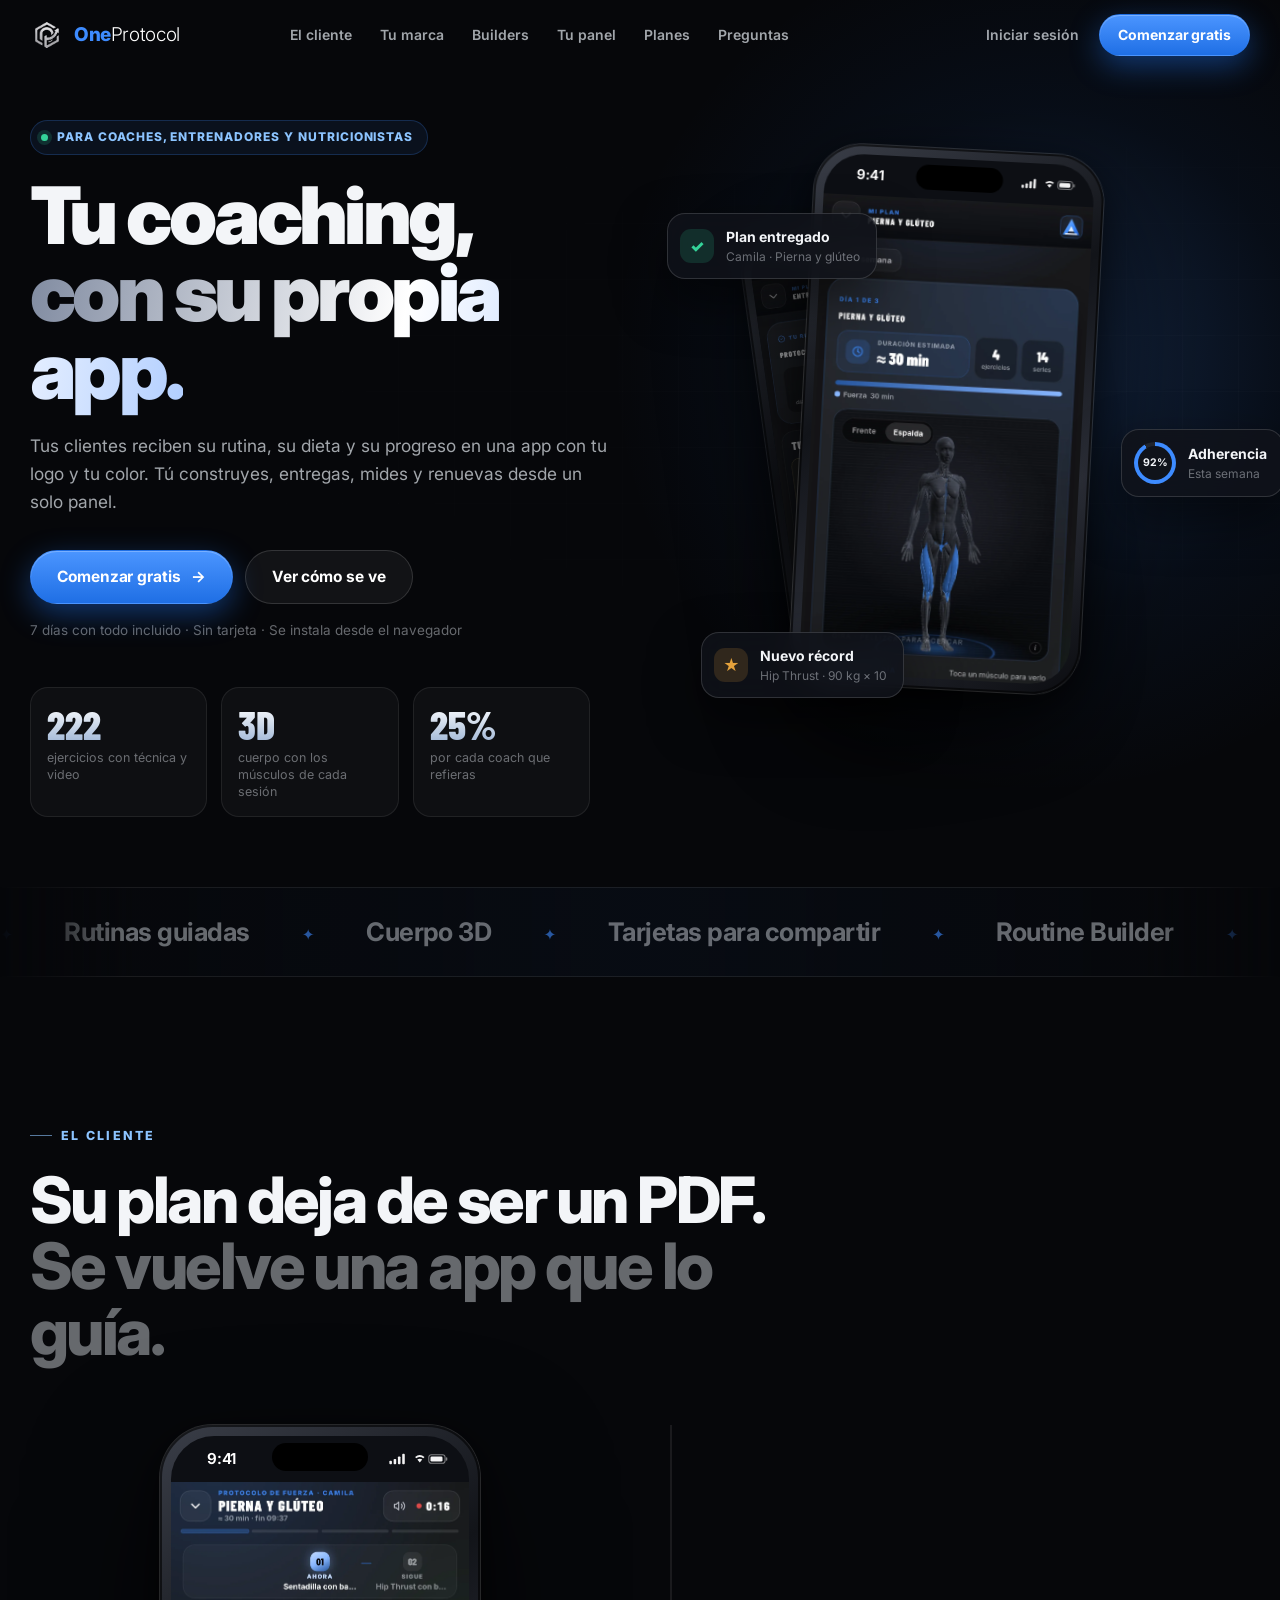
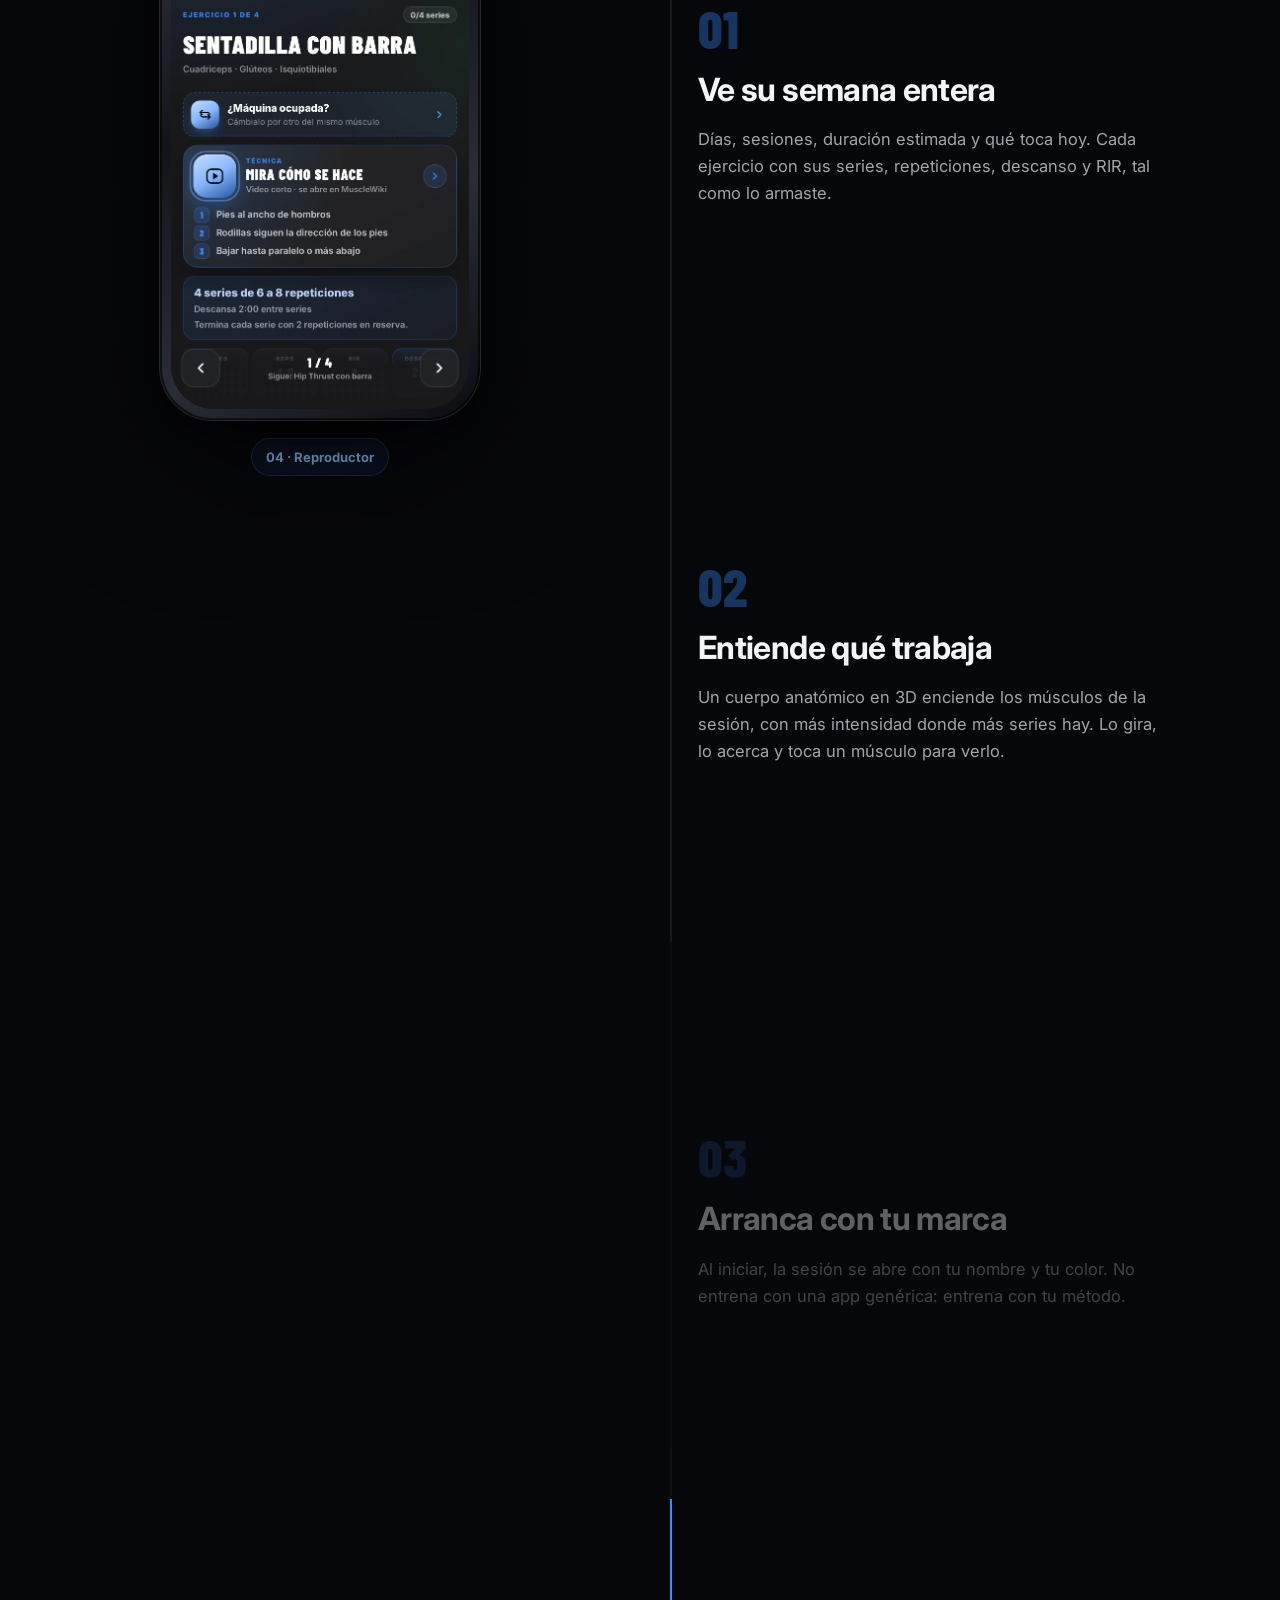
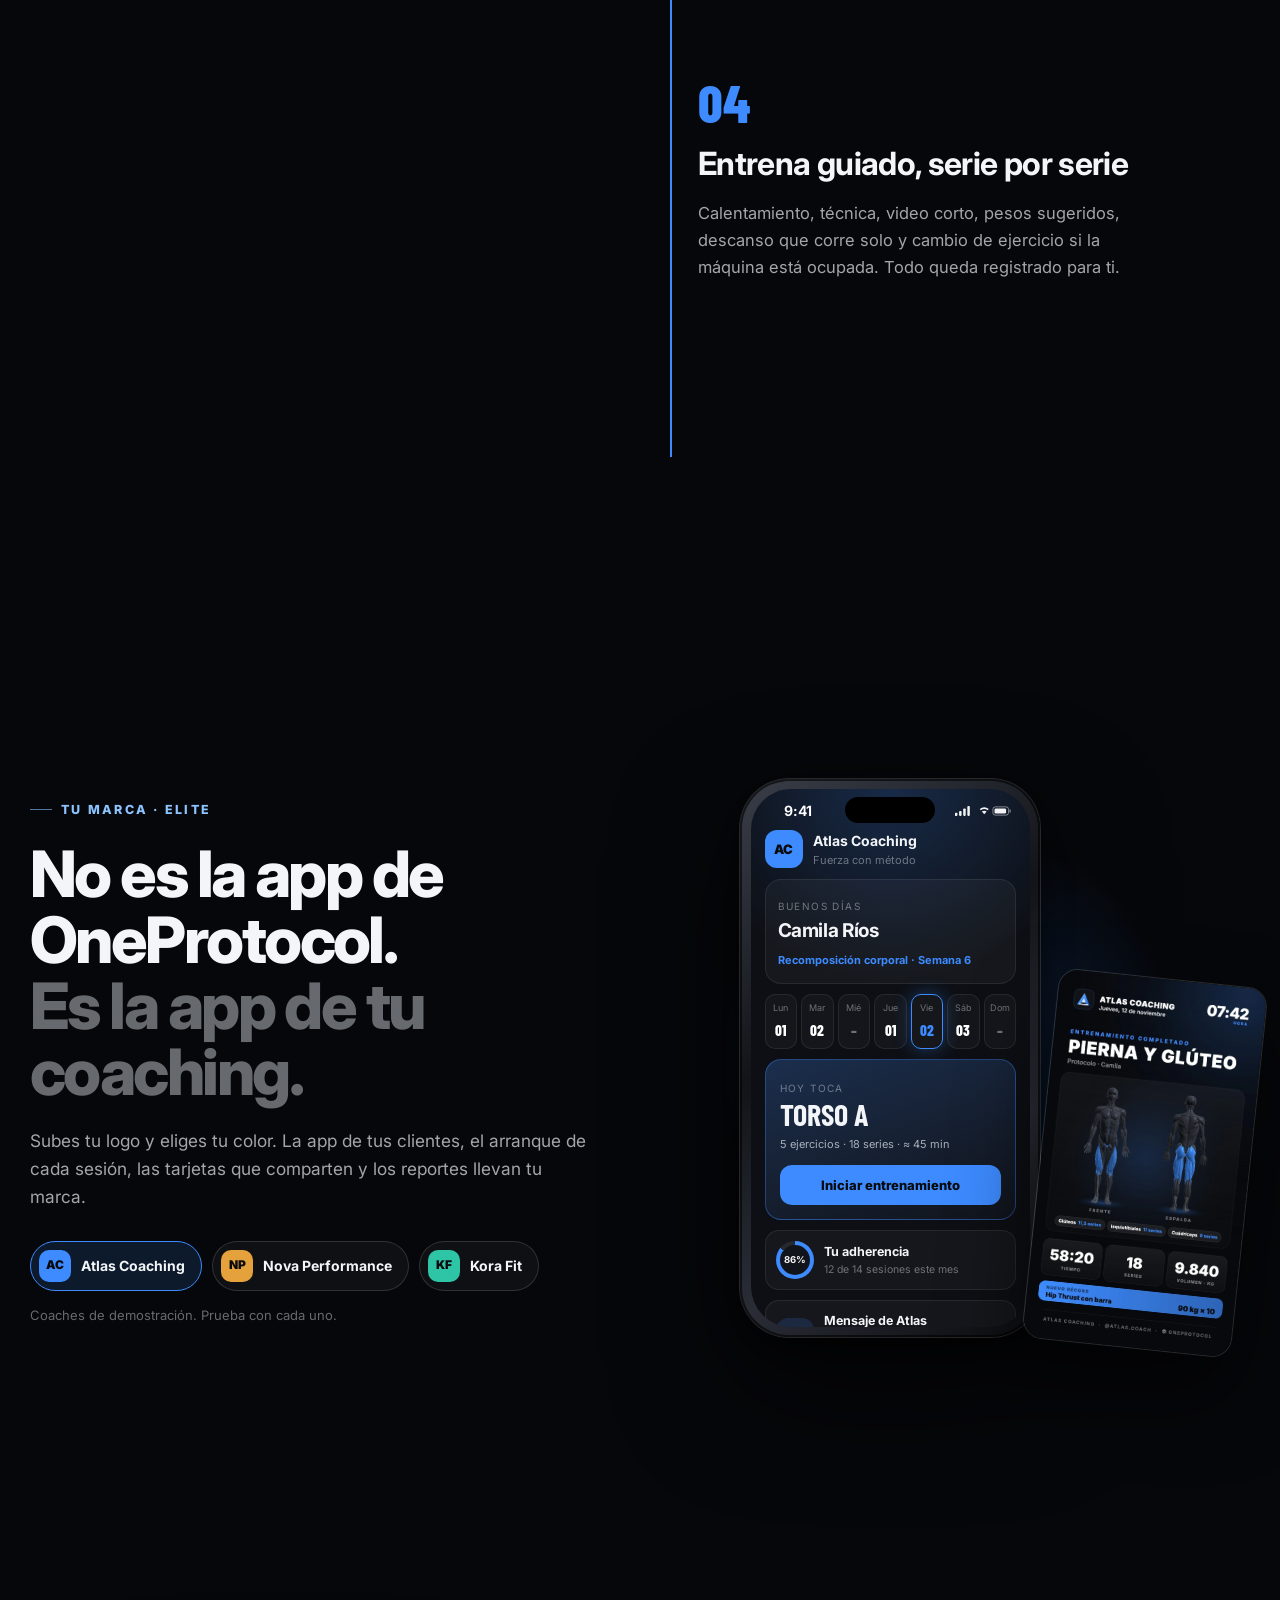
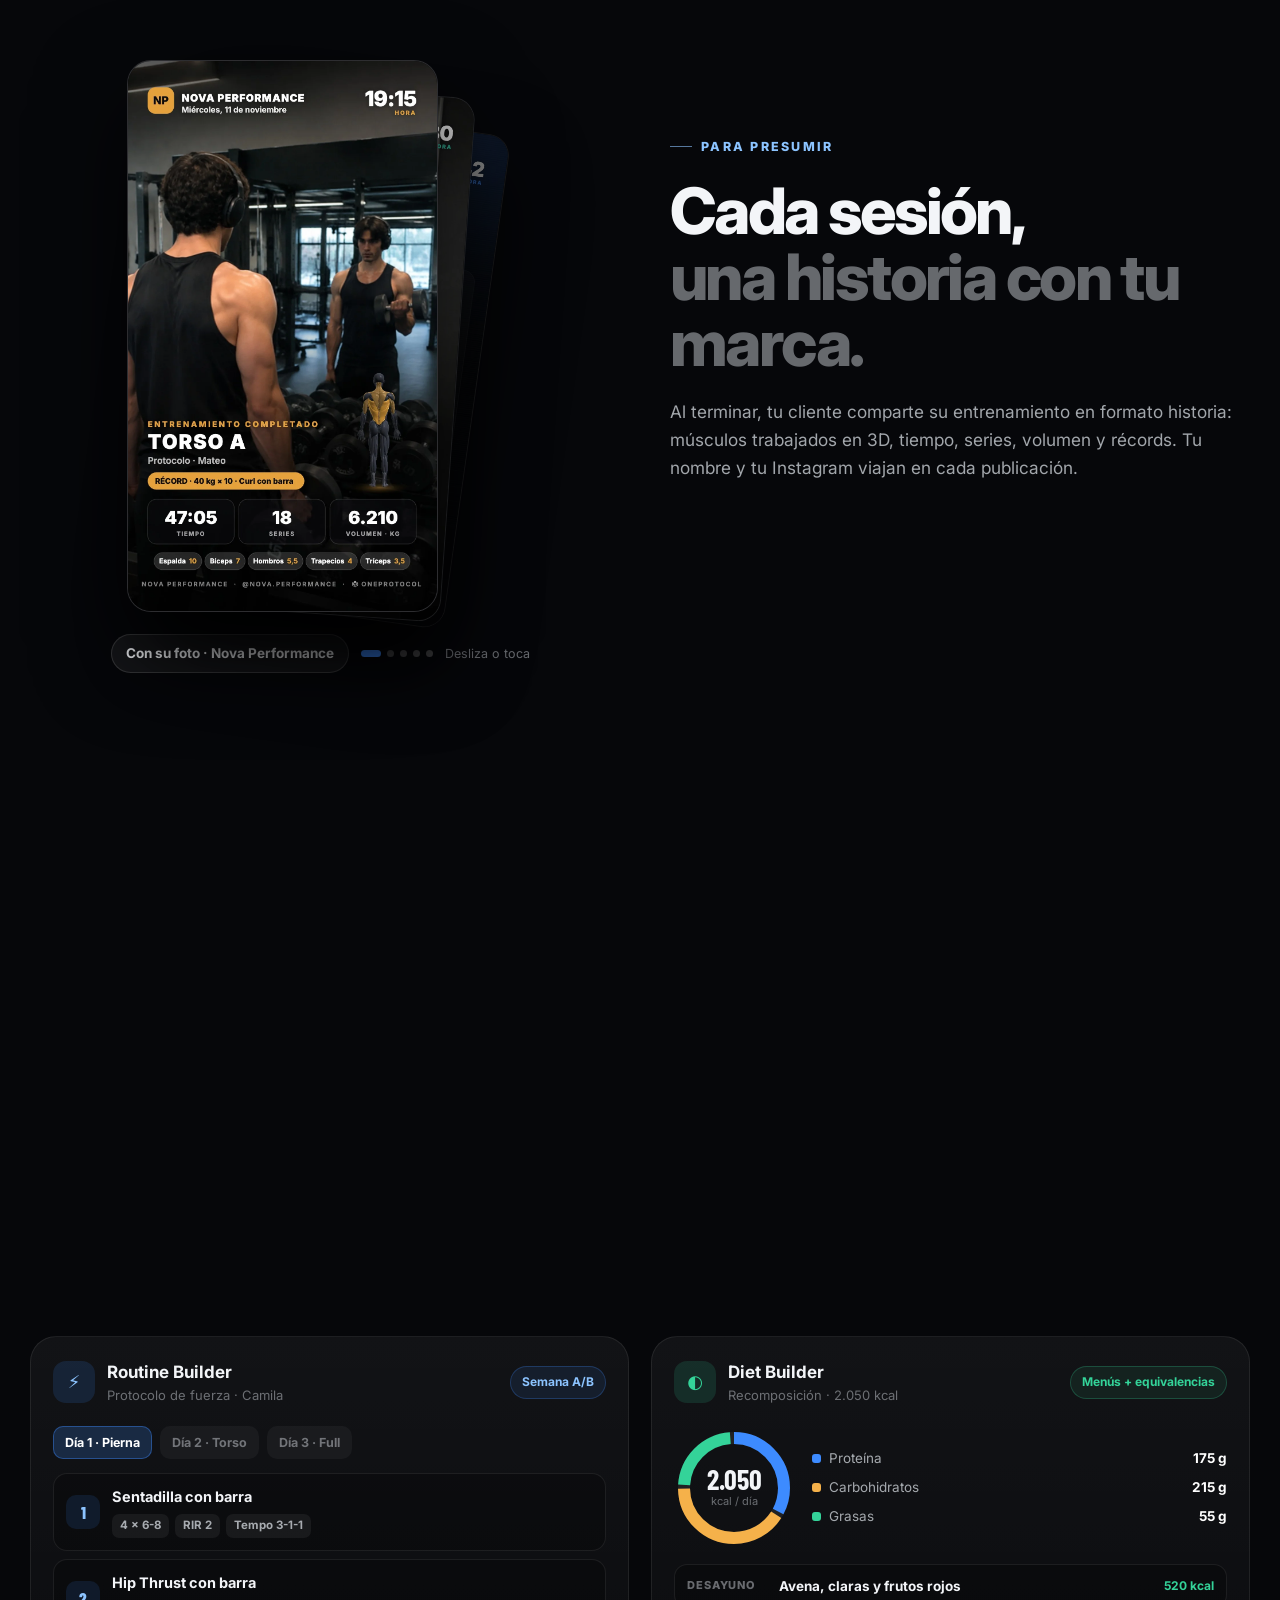
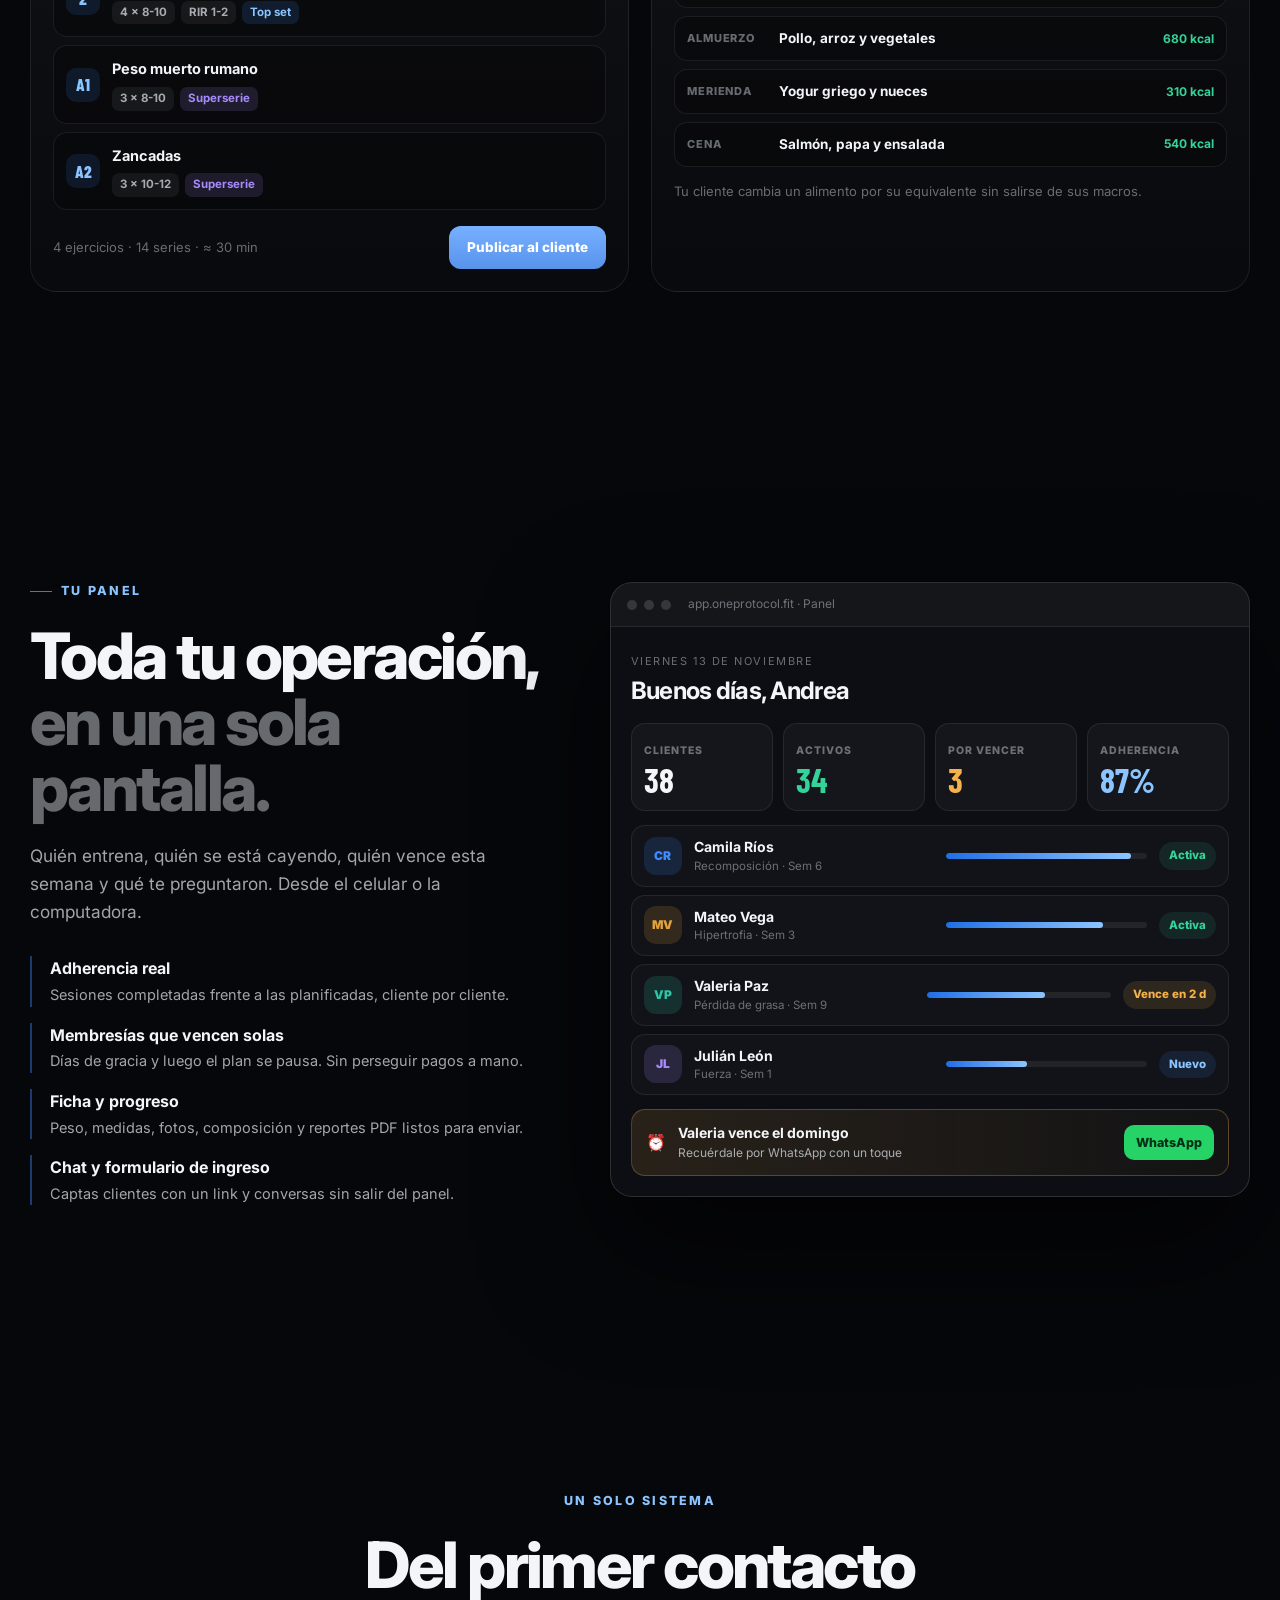
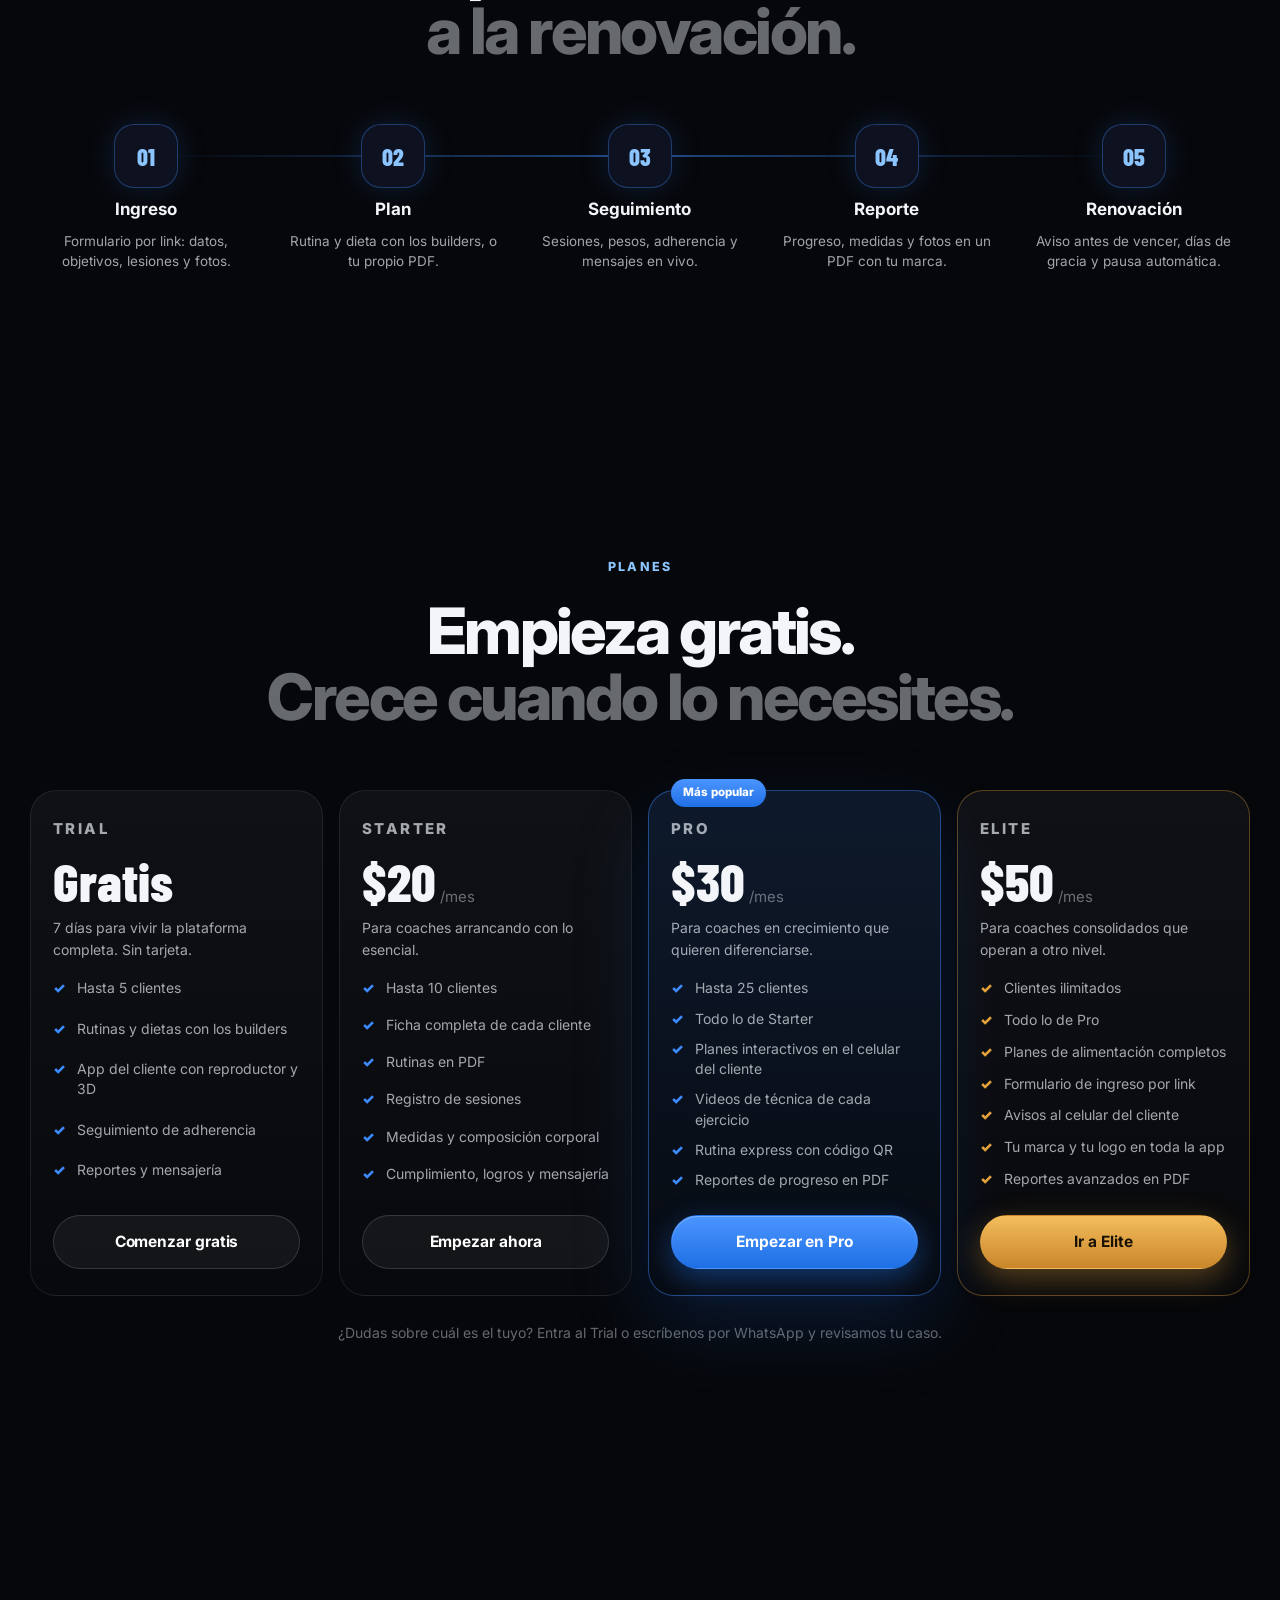
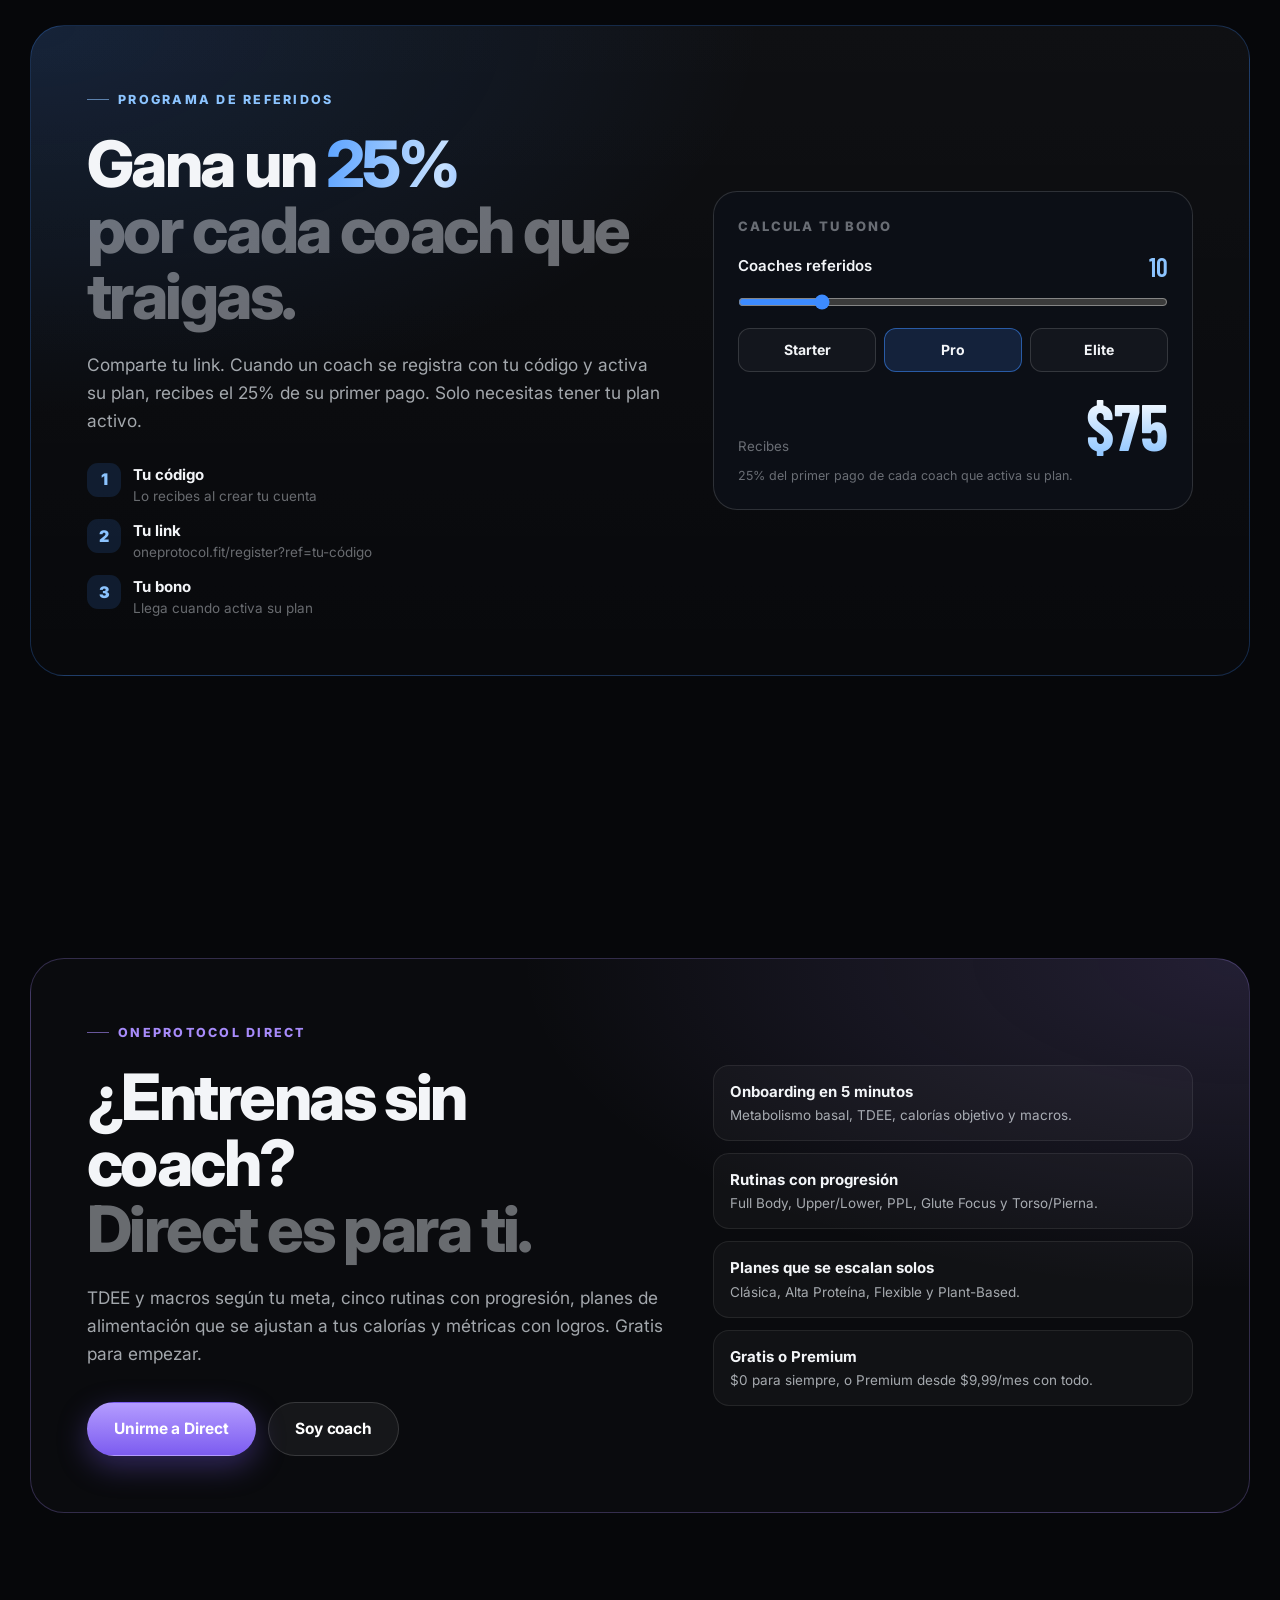
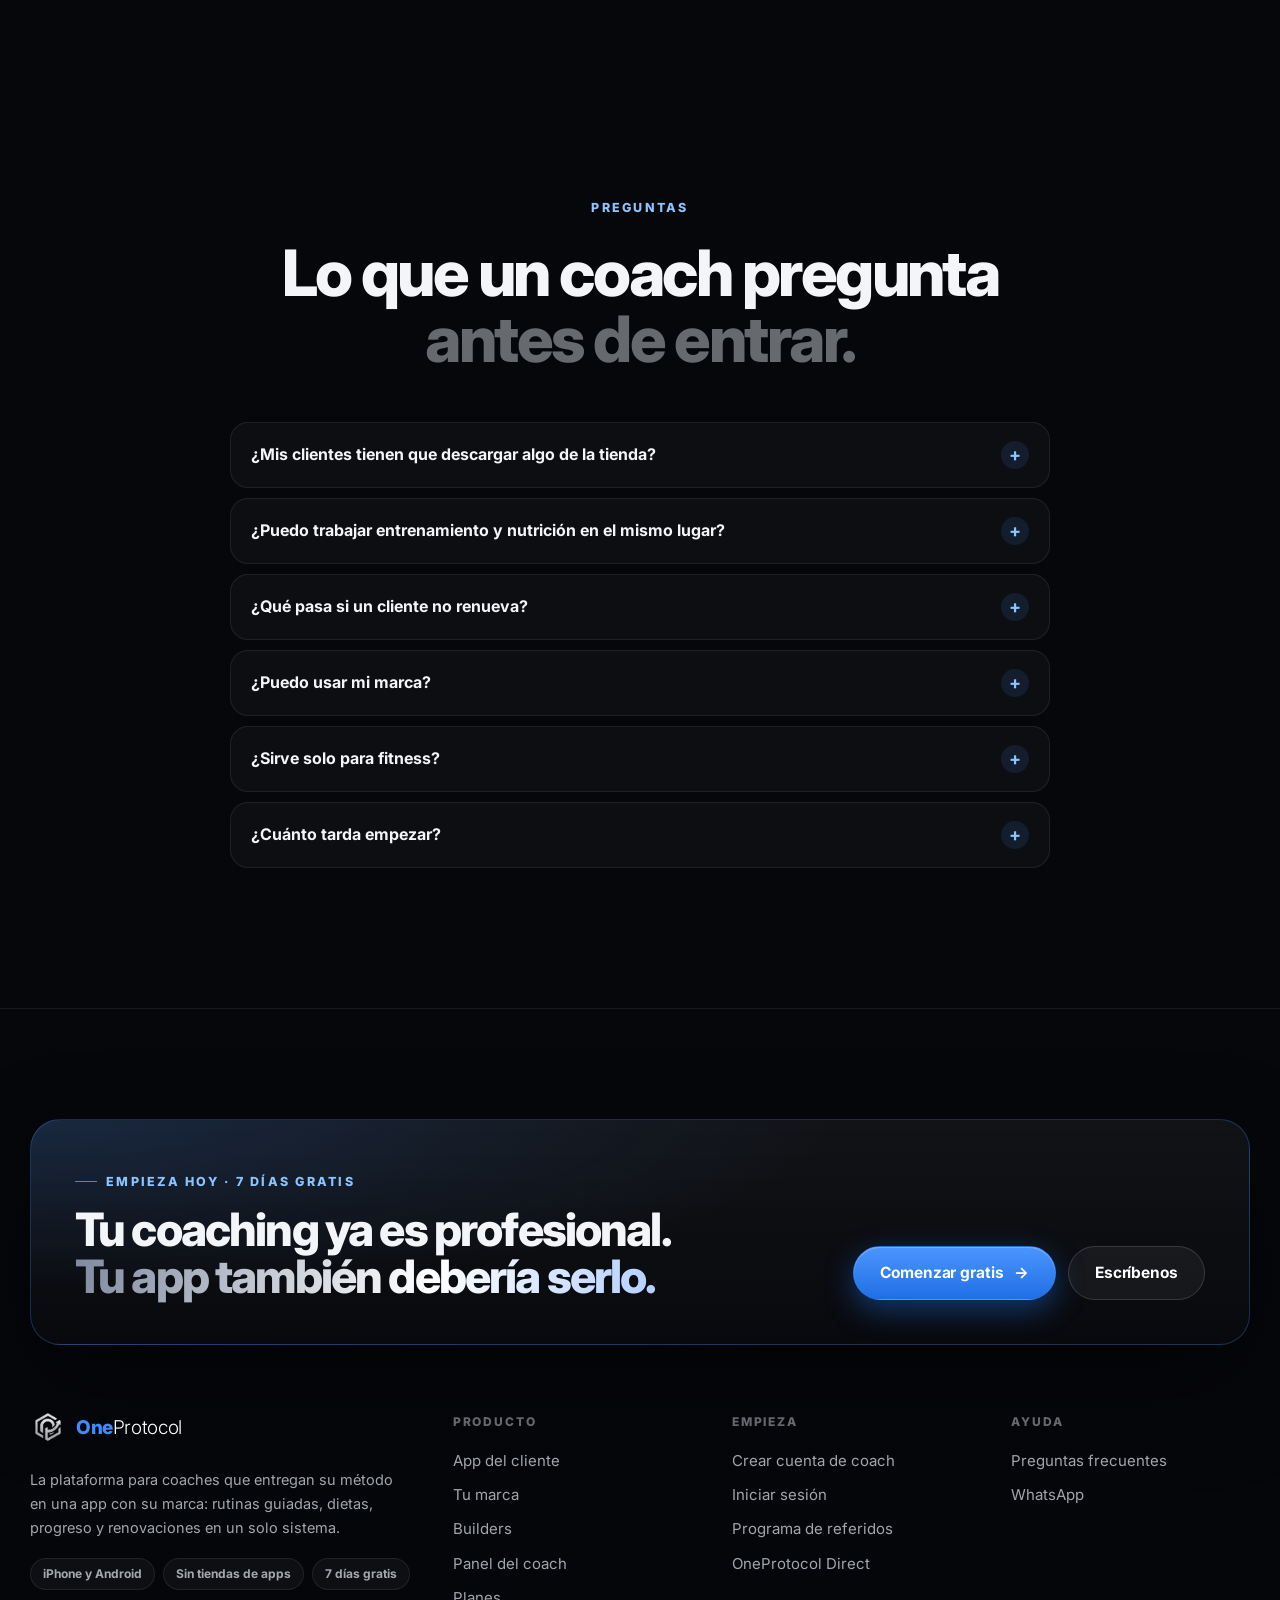
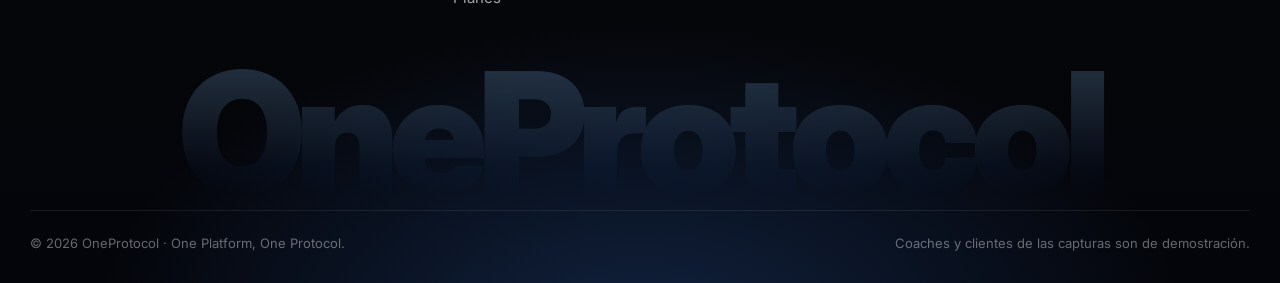
==== commit 5c7df981: "Las tarjetas de la web muestran el símbolo de OneProtocol junto a su nombre Regeneradas con el pie n" ====
--- a/index.html
+++ b/index.html
@@ -155,7 +155,7 @@
               <div class="bm-row"><span class="bm-msg">💬</span><span><b id="bm-coach">Mensaje de Atlas</b><small>«Sube 2,5 kg en el press si sale limpio»</small></span></div>
             </div>
           </div>
-          <figure class="brand-card rv"><img id="bm-card" src="assets/shots/card-atlas.webp?v=20261113g" alt="" width="1080" height="1920" loading="lazy"></figure>
+          <figure class="brand-card rv"><img id="bm-card" src="assets/shots/card-atlas.webp?v=20261113h" alt="" width="1080" height="1920" loading="lazy"></figure>
         </div>
       </div>
     </section>
@@ -165,11 +165,11 @@
       <div class="share-grid">
         <div class="share-deck rv" id="share-deck" aria-label="Tarjetas para compartir. Arrastra, toca o usa las flechas.">
           <div class="share-deck-cards">
-            <figure class="deck-card" data-label="Con su foto · Nova Performance"><img src="assets/shots/card-nova-photo.webp?v=20261113g" alt="Cliente de Nova Performance entrenando frente al espejo, con su sesión encima: músculos trabajados, tiempo, series, volumen y récord" width="1080" height="1920" loading="lazy"></figure>
-            <figure class="deck-card" data-label="Selfie en el espejo · Kora Fit"><img src="assets/shots/card-kora-photo.webp?v=20261113g" alt="Clienta de Kora Fit en una selfie de gimnasio con su entrenamiento encima" width="1080" height="1920" loading="lazy"></figure>
-            <figure class="deck-card" data-label="En tarjeta · Atlas Coaching"><img src="assets/shots/card-atlas.webp?v=20261113g" alt="Tarjeta de entrenamiento con la marca Atlas Coaching: cuerpo 3D, tiempo, series, volumen y récord" width="1080" height="1920" loading="lazy"></figure>
-            <figure class="deck-card" data-label="En tarjeta · Nova Performance"><img src="assets/shots/card-nova.webp?v=20261113g" alt="Tarjeta de entrenamiento con la marca Nova Performance" width="1080" height="1920" loading="lazy"></figure>
-            <figure class="deck-card" data-label="En tarjeta · Kora Fit"><img src="assets/shots/card-kora.webp?v=20261113g" alt="Tarjeta de entrenamiento con la marca Kora Fit" width="1080" height="1920" loading="lazy"></figure>
+            <figure class="deck-card" data-label="Con su foto · Nova Performance"><img src="assets/shots/card-nova-photo.webp?v=20261113h" alt="Cliente de Nova Performance entrenando frente al espejo, con su sesión encima: músculos trabajados, tiempo, series, volumen y récord" width="1080" height="1920" loading="lazy"></figure>
+            <figure class="deck-card" data-label="Selfie en el espejo · Kora Fit"><img src="assets/shots/card-kora-photo.webp?v=20261113h" alt="Clienta de Kora Fit en una selfie de gimnasio con su entrenamiento encima" width="1080" height="1920" loading="lazy"></figure>
+            <figure class="deck-card" data-label="En tarjeta · Atlas Coaching"><img src="assets/shots/card-atlas.webp?v=20261113h" alt="Tarjeta de entrenamiento con la marca Atlas Coaching: cuerpo 3D, tiempo, series, volumen y récord" width="1080" height="1920" loading="lazy"></figure>
+            <figure class="deck-card" data-label="En tarjeta · Nova Performance"><img src="assets/shots/card-nova.webp?v=20261113h" alt="Tarjeta de entrenamiento con la marca Nova Performance" width="1080" height="1920" loading="lazy"></figure>
+            <figure class="deck-card" data-label="En tarjeta · Kora Fit"><img src="assets/shots/card-kora.webp?v=20261113h" alt="Tarjeta de entrenamiento con la marca Kora Fit" width="1080" height="1920" loading="lazy"></figure>
           </div>
           <div class="share-deck-bar"><span class="share-deck-label" id="share-deck-label">Con su foto · Nova Performance</span><span class="share-deck-dots"><i class="on"></i><i></i><i></i><i></i><i></i></span><span class="share-deck-hint">Desliza o toca</span></div>
         </div>
@@ -411,6 +411,6 @@
     </div>
   </footer>
 
-  <script src="js/web.js?v=20261113g" defer></script>
+  <script src="js/web.js?v=20261113h" defer></script>
 </body>
 </html>
